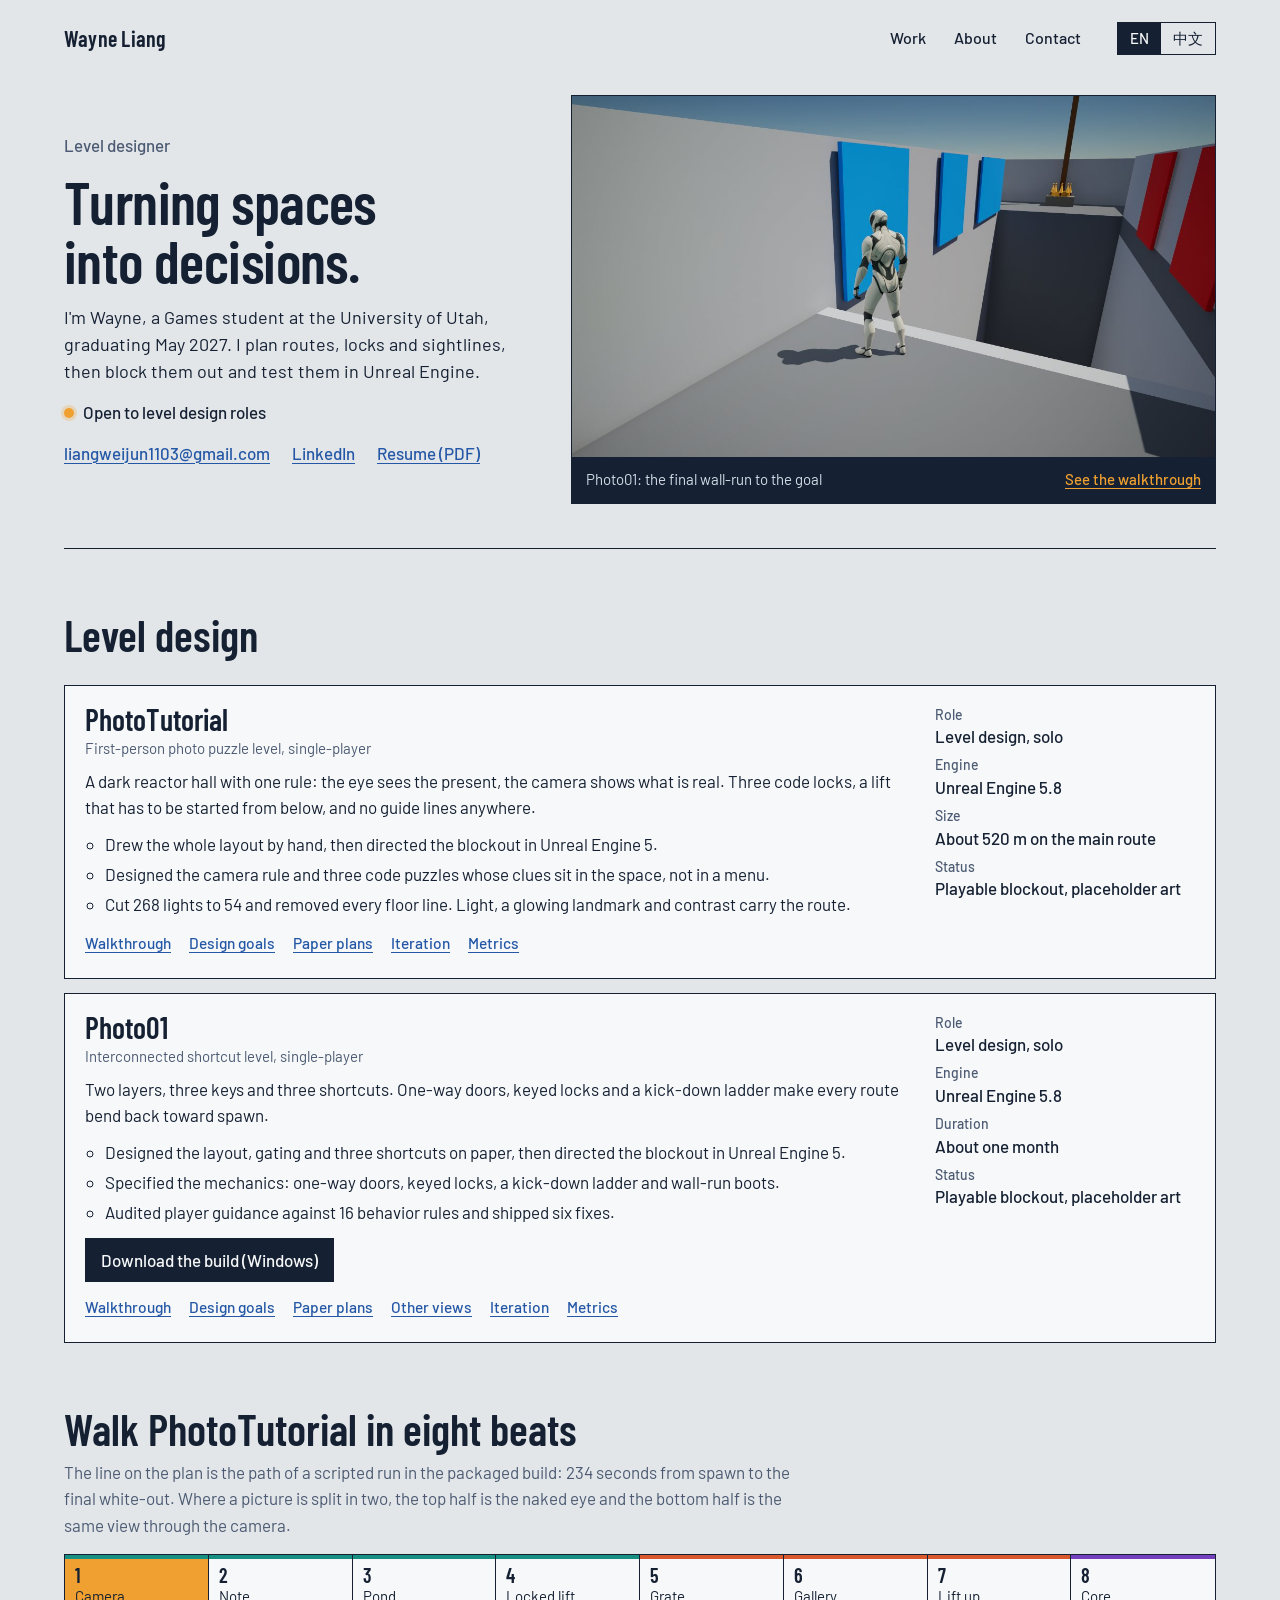
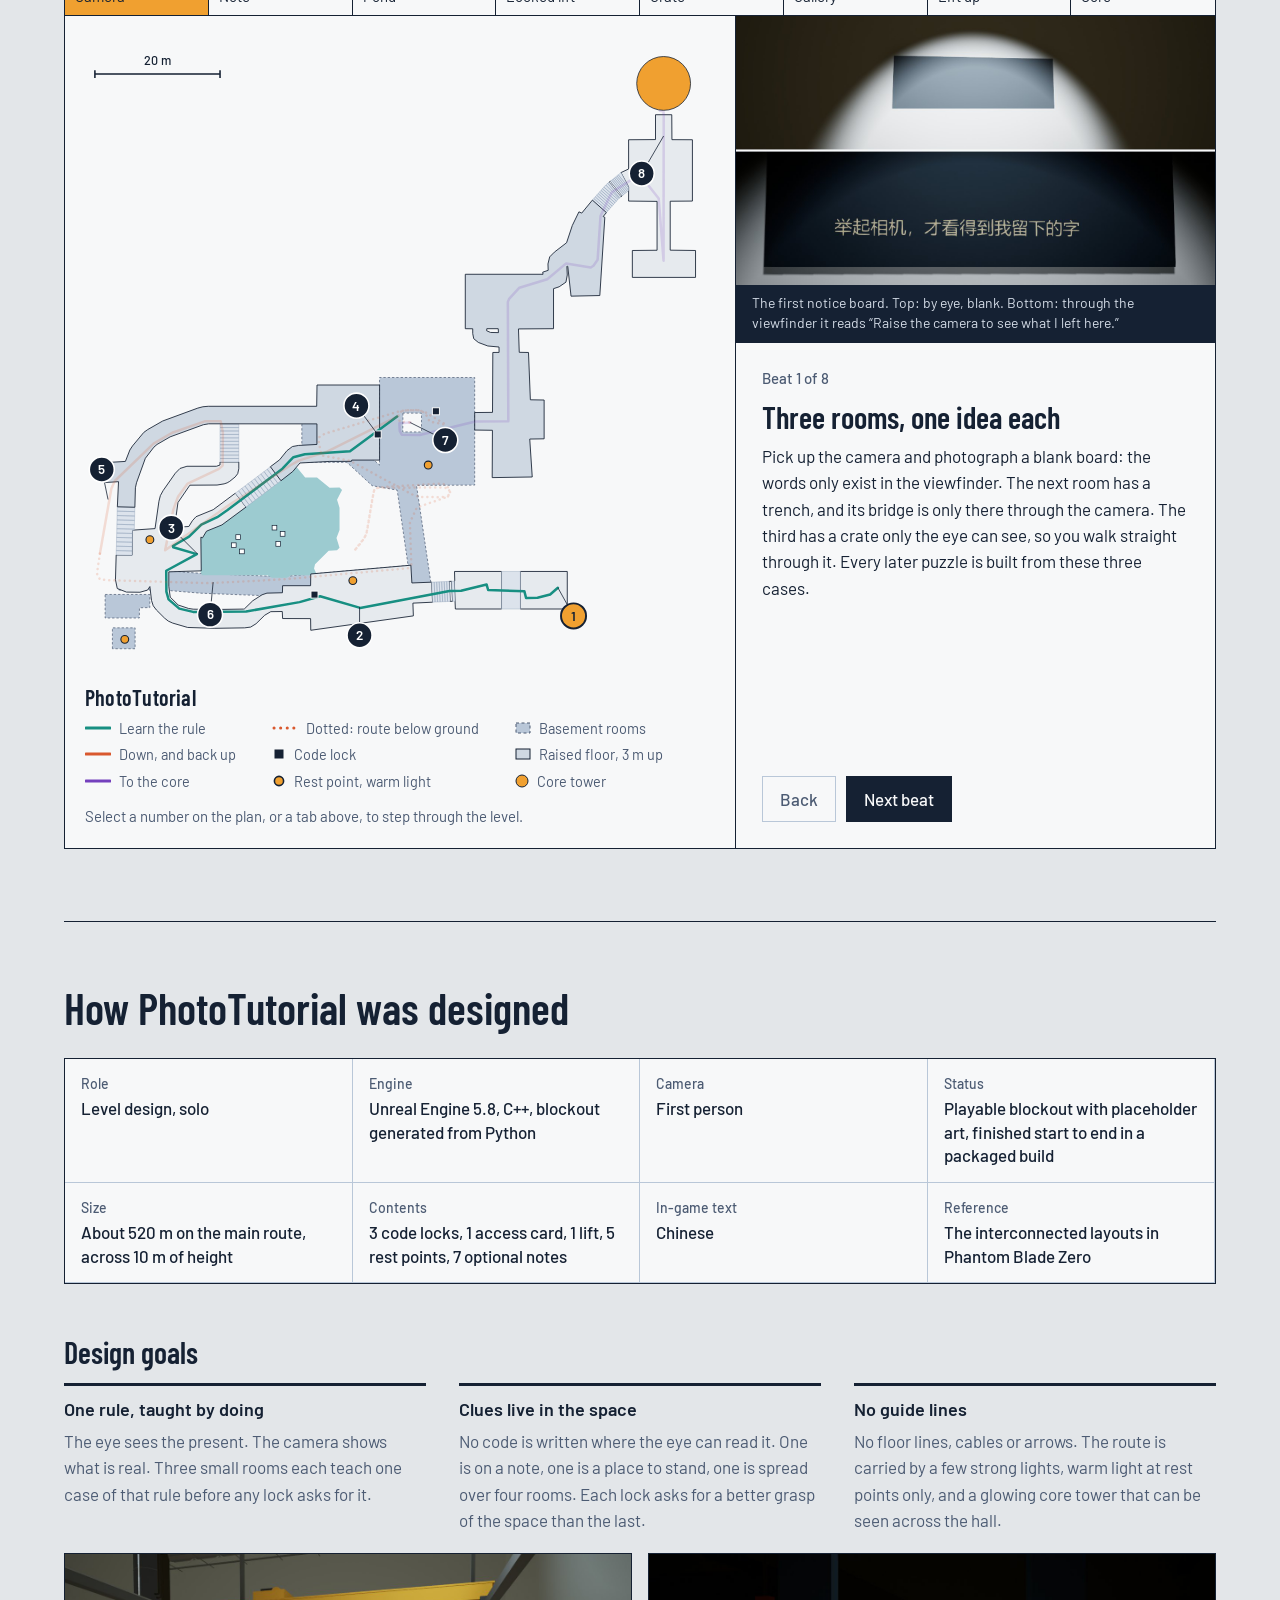
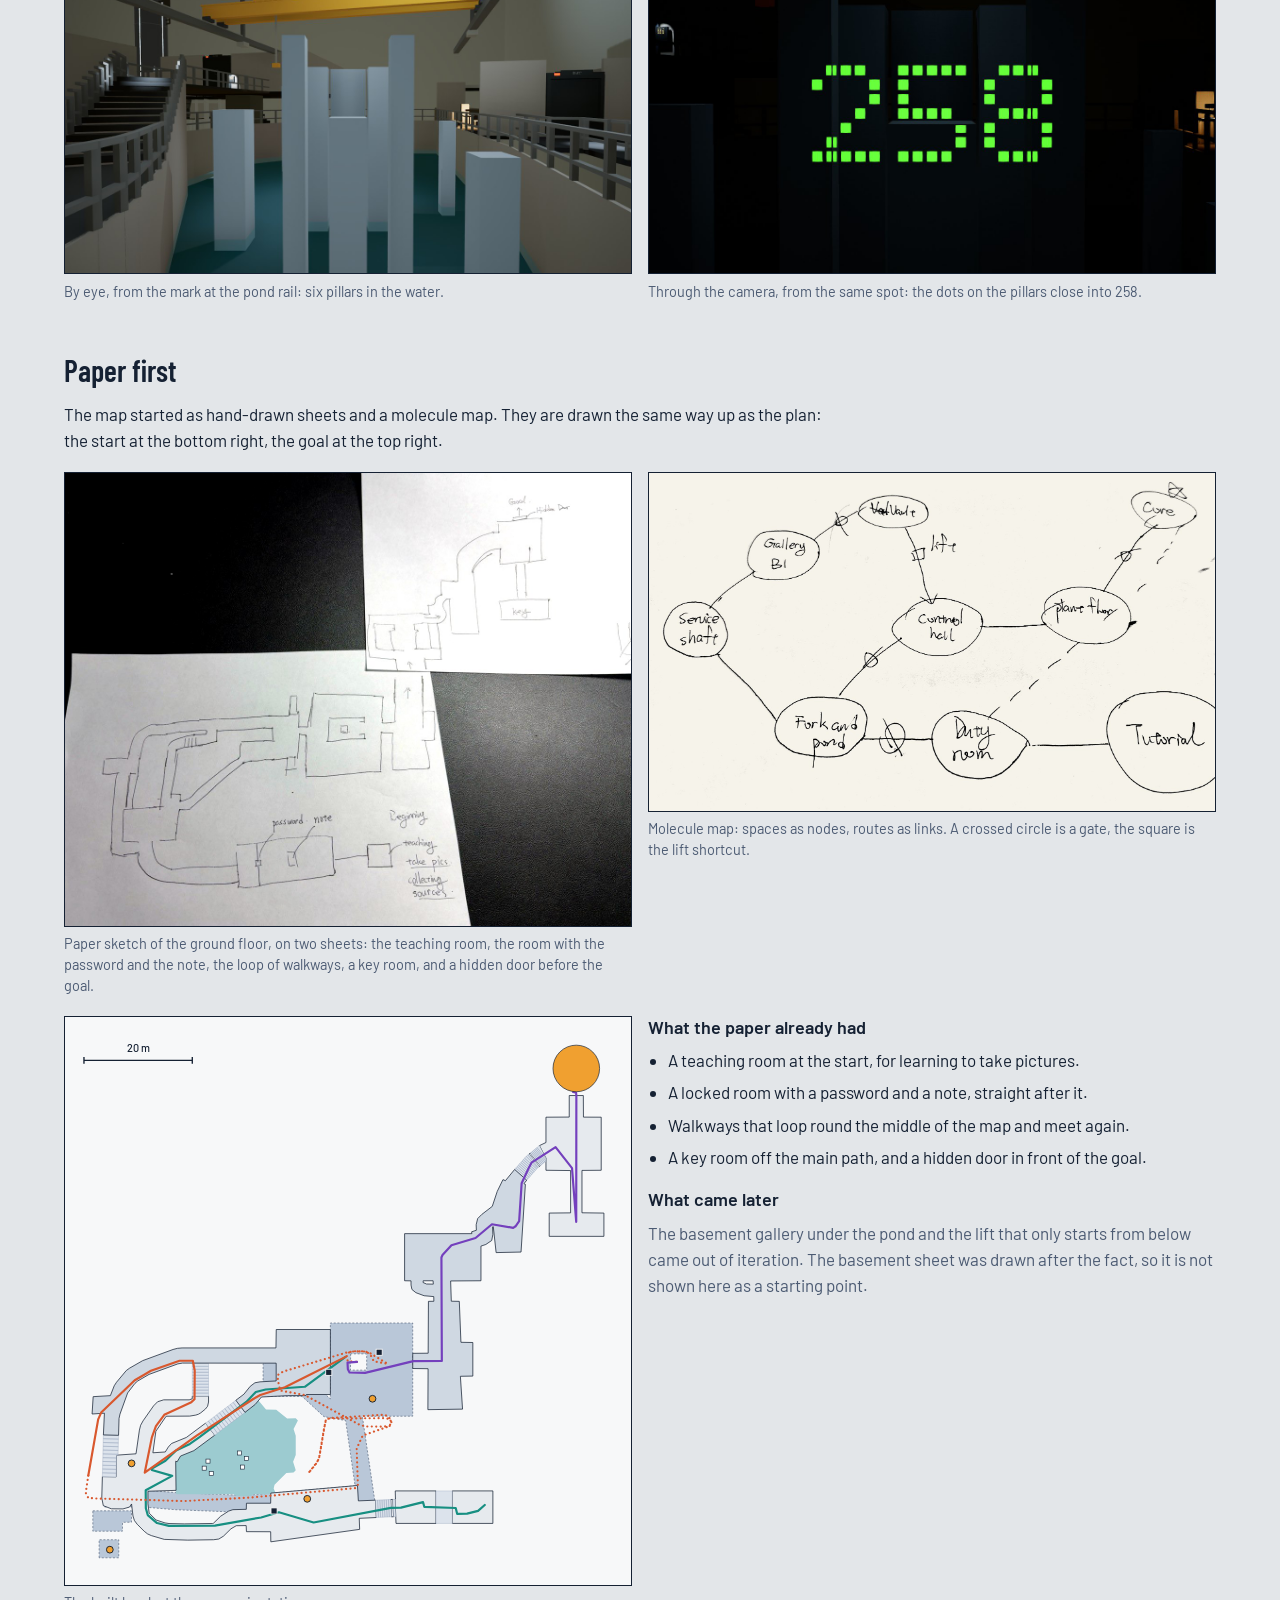
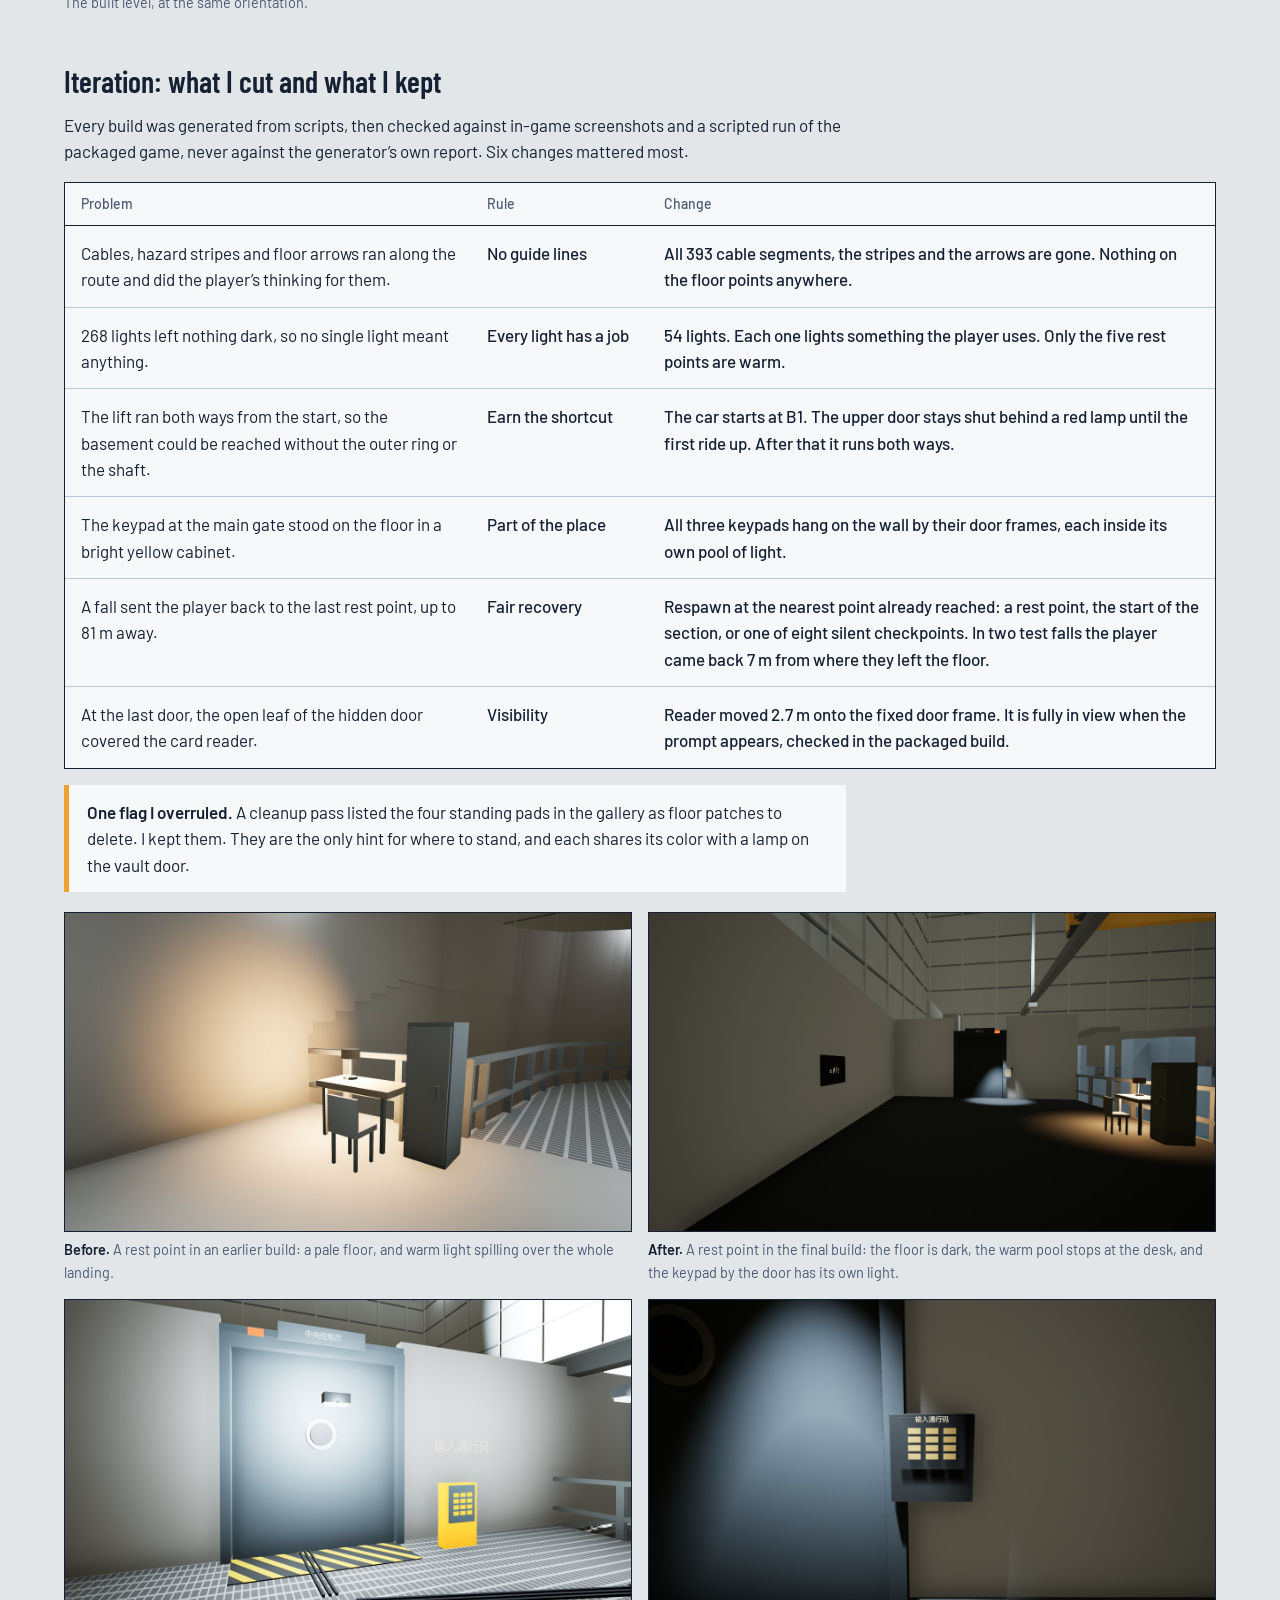
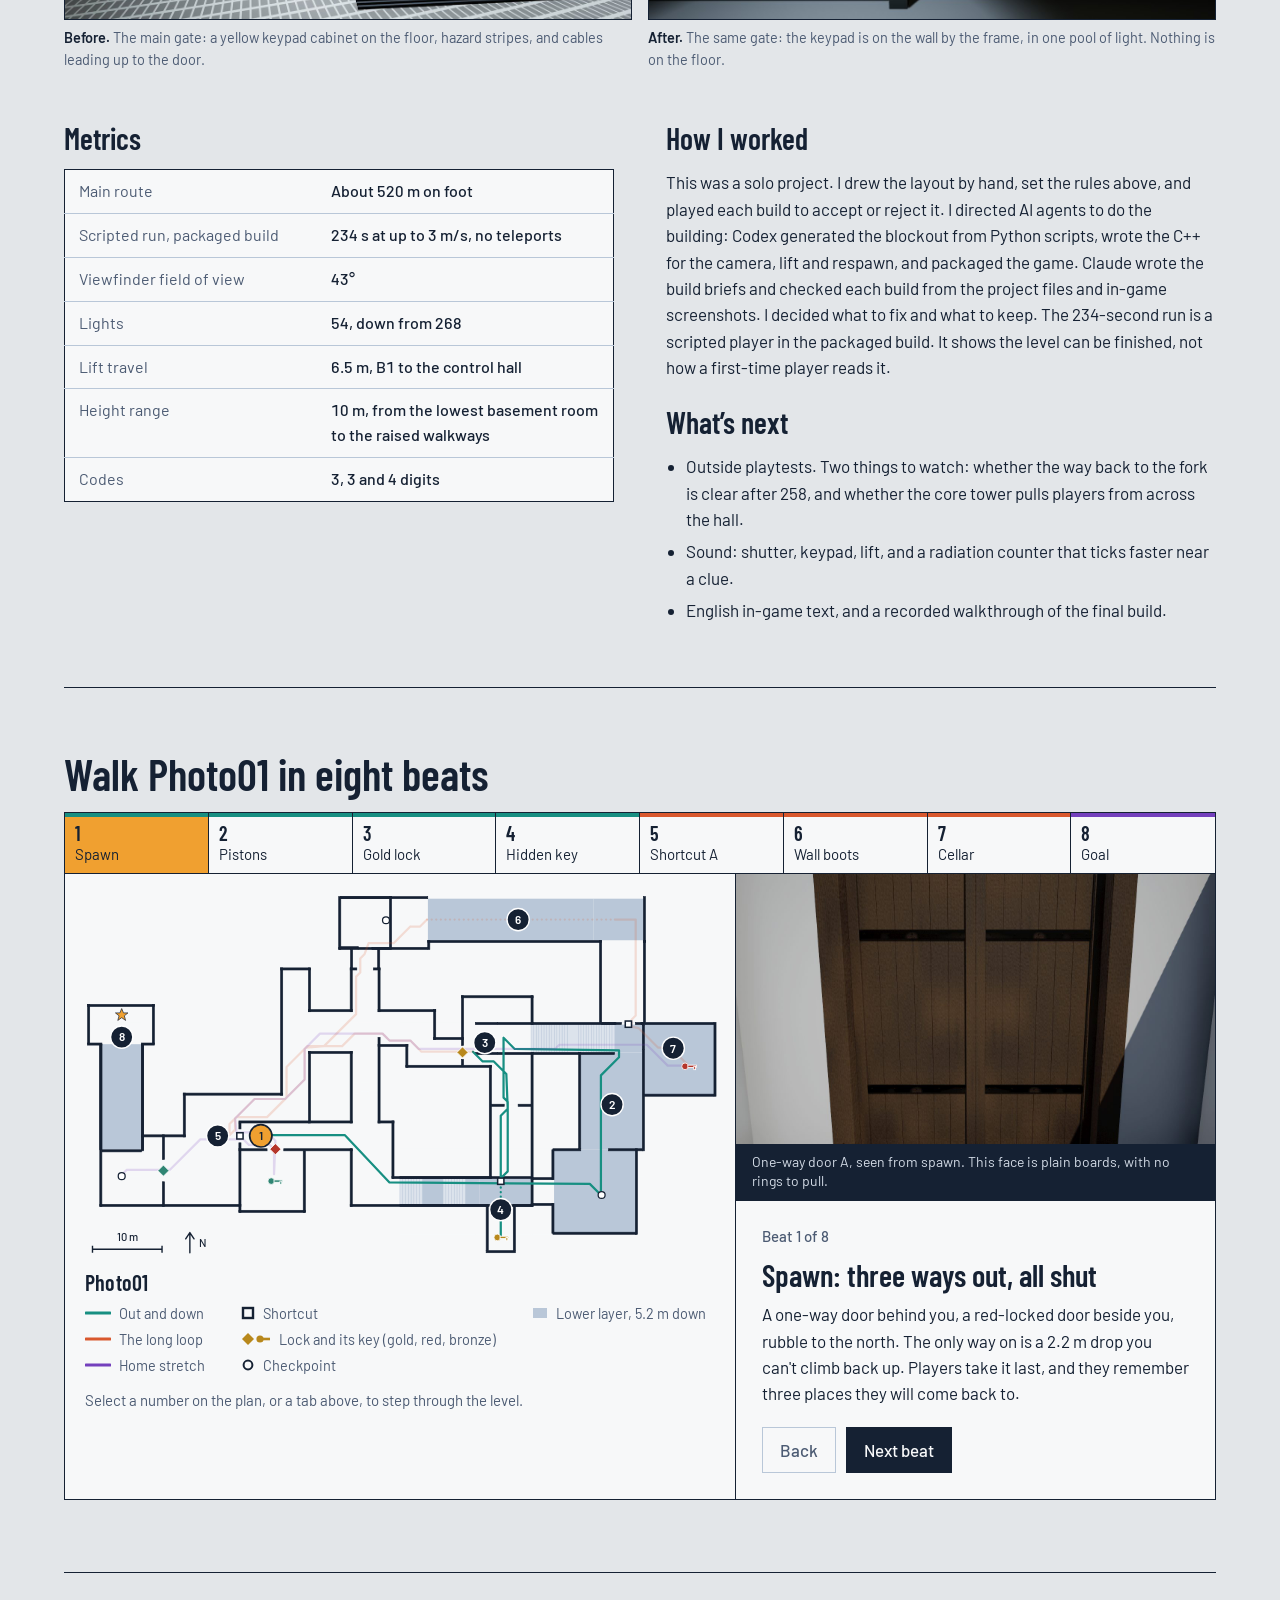
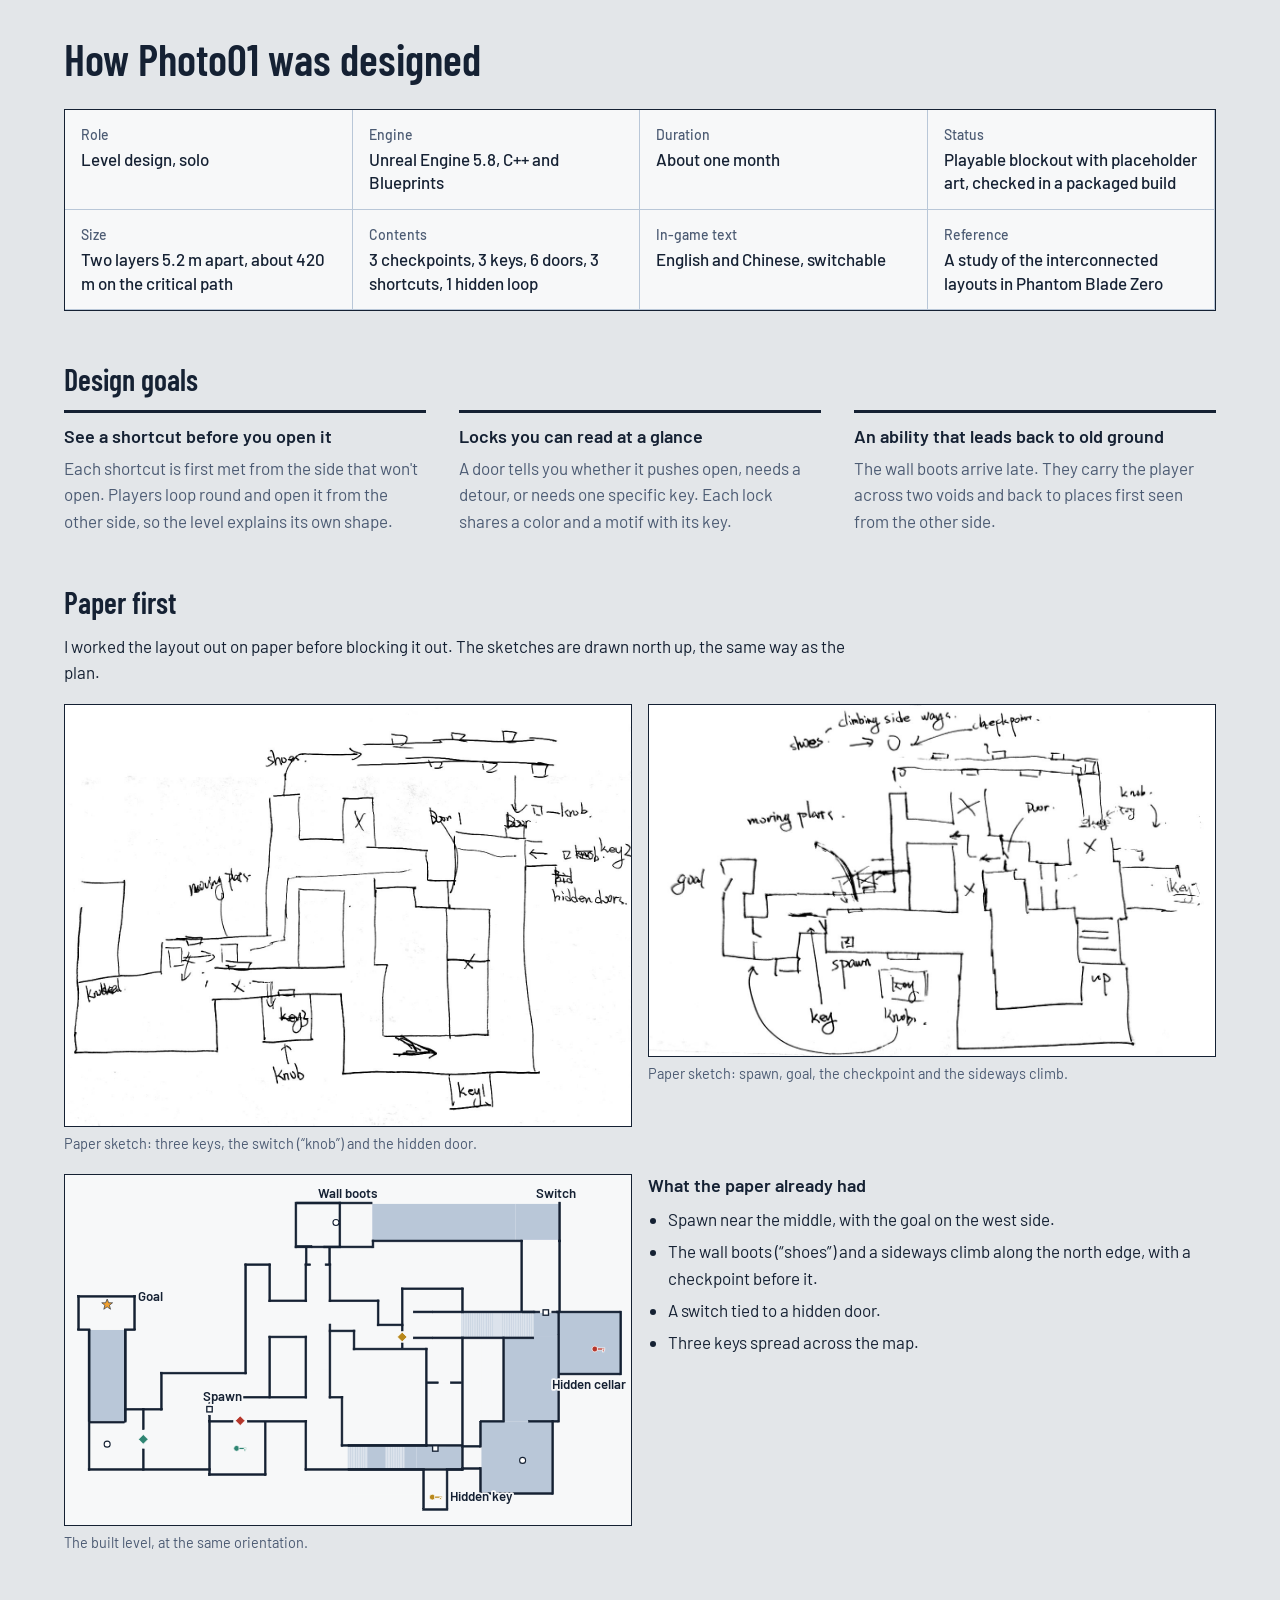
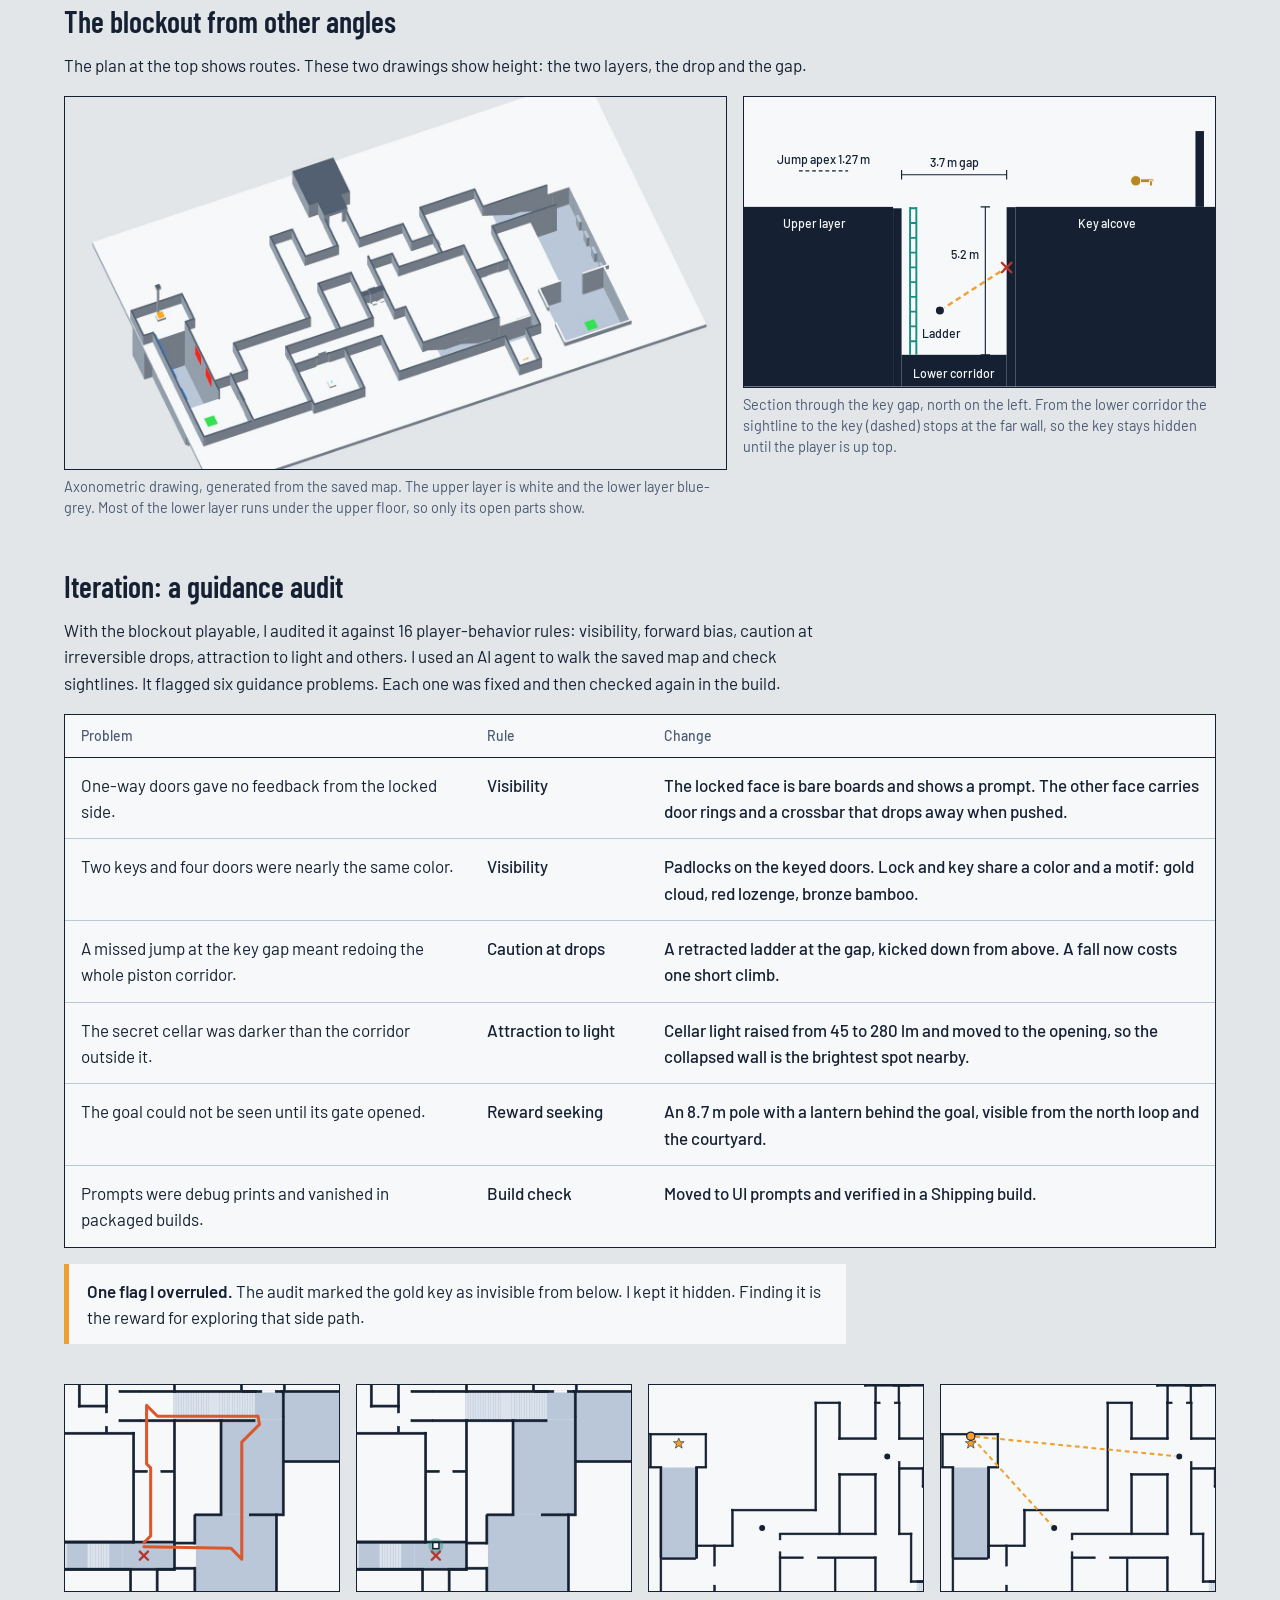
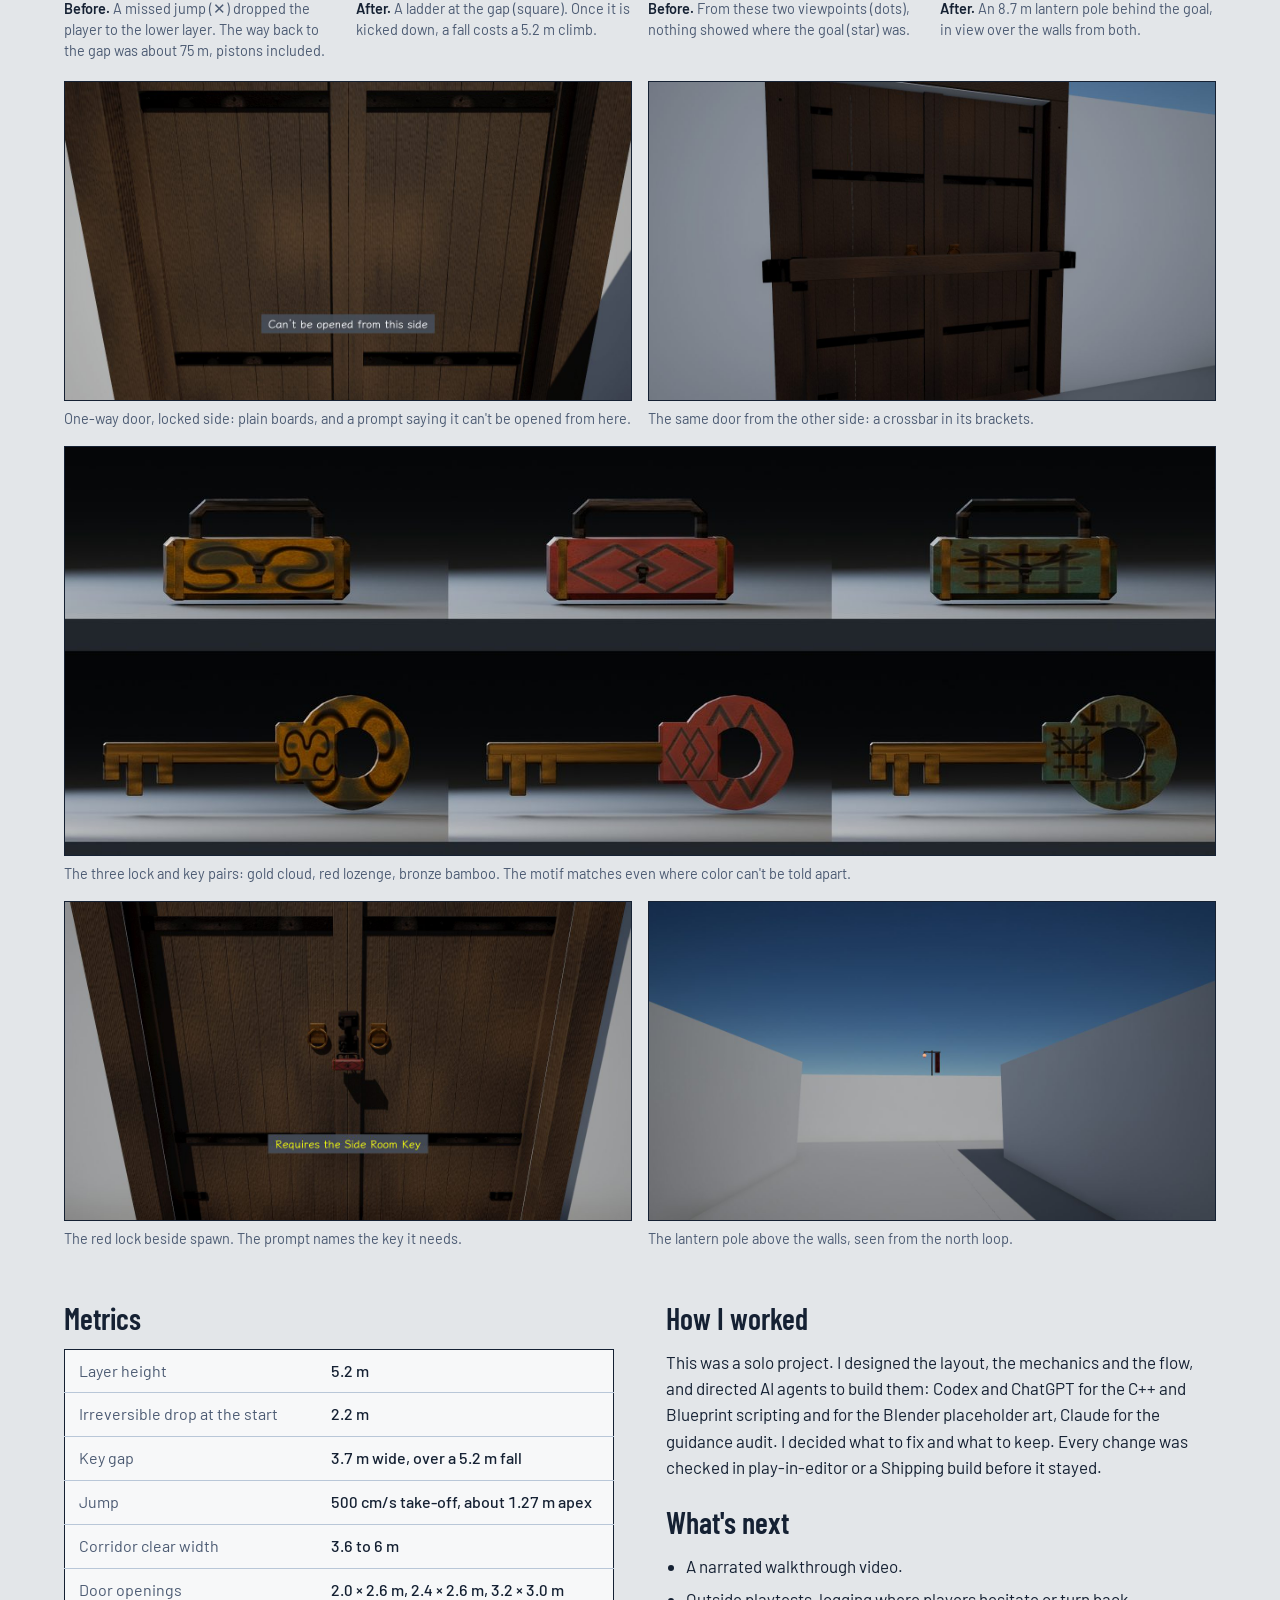
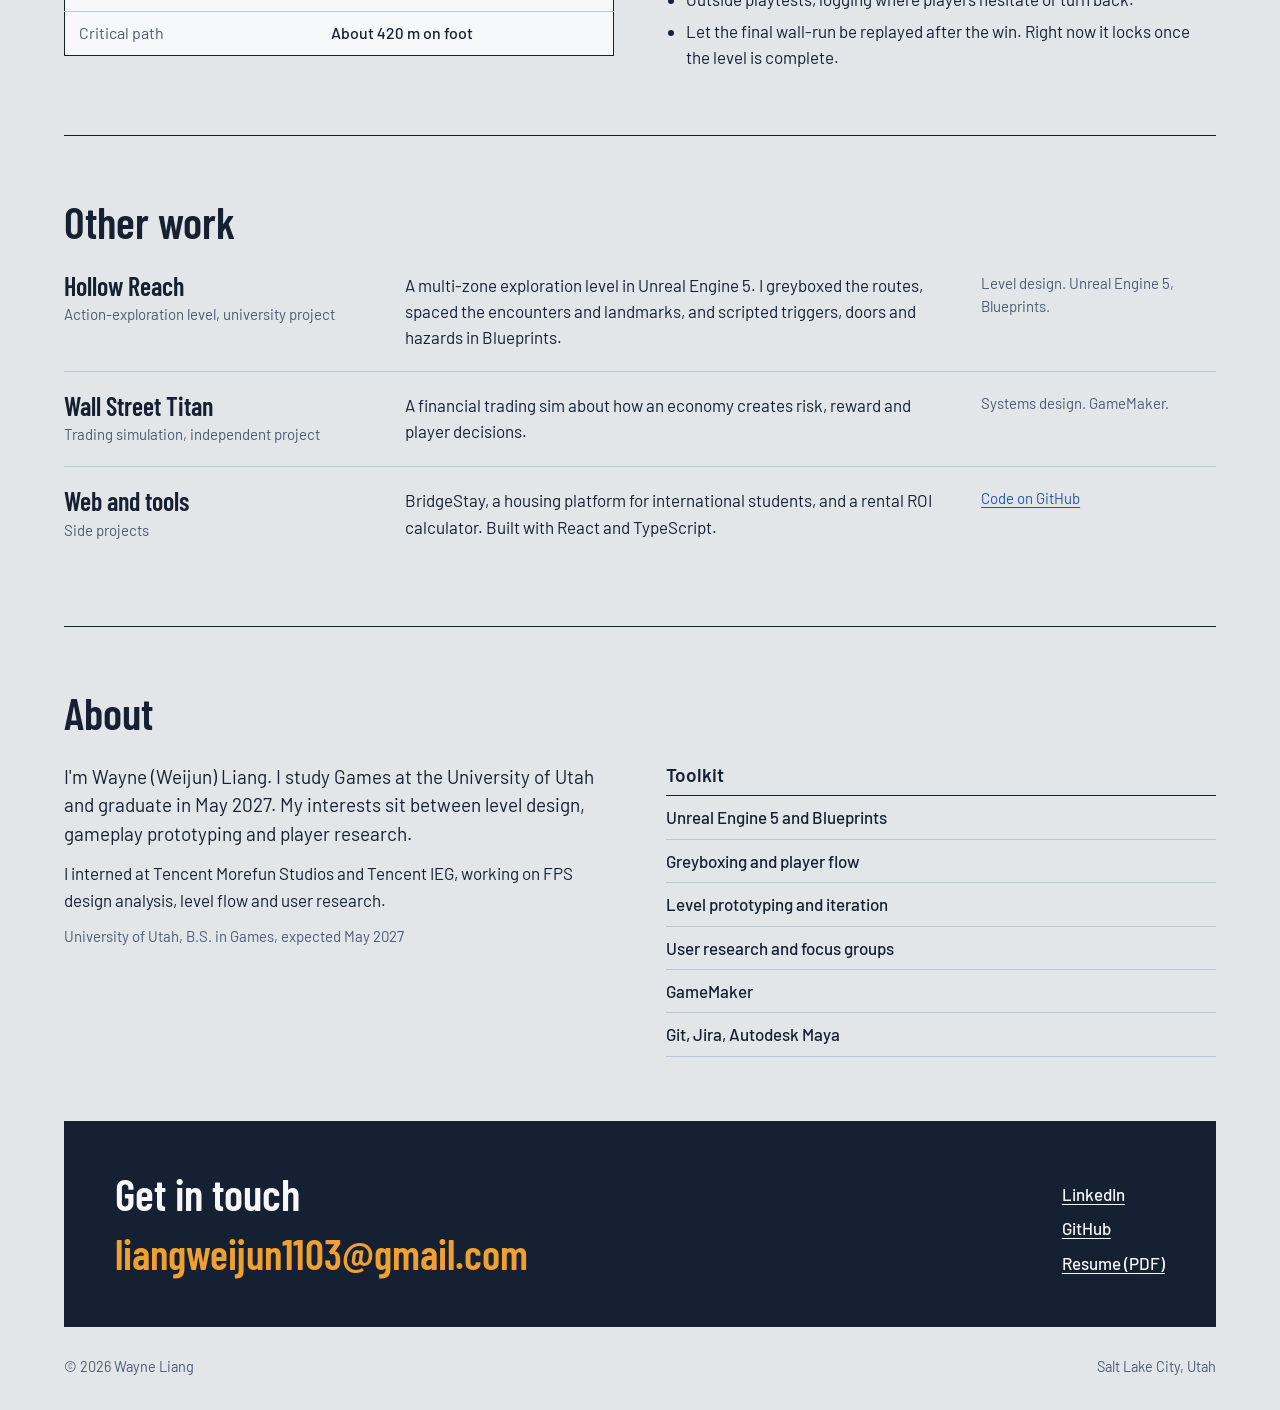
==== index.html @ 8ab3d376 "Feature PhotoTutorial first on portfolio homepage" ====
<!DOCTYPE html>
<html lang="en" data-lang="en">
<head>
<meta charset="utf-8">
<meta name="viewport" content="width=device-width,initial-scale=1">
<title>Wayne Liang | Level Designer</title>
<meta property="og:type" content="website">
<meta property="og:title" content="Wayne Liang | Level Designer">
<meta property="og:description" content="Photo01: an interconnected shortcut level in Unreal Engine 5, with the full design breakdown.">
<meta property="og:url" content="https://wayne1-l.github.io/portfolio/">
<meta property="og:image" content="https://wayne1-l.github.io/portfolio/img/b8.jpg">
<meta name="description" content="Wayne Liang, level designer. Photo01: an interconnected shortcut level in Unreal Engine 5, with the full design breakdown.">
<style>
@font-face{font-family:"Barlow";font-weight:400;font-display:swap;src:url(fonts/barlow-latin-400-normal.woff2) format("woff2")}
@font-face{font-family:"Barlow";font-weight:500;font-display:swap;src:url(fonts/barlow-latin-500-normal.woff2) format("woff2")}
@font-face{font-family:"Barlow";font-weight:600;font-display:swap;src:url(fonts/barlow-latin-600-normal.woff2) format("woff2")}
@font-face{font-family:"Barlow Condensed";font-weight:500;font-display:swap;src:url(fonts/barlow-condensed-latin-500-normal.woff2) format("woff2")}
@font-face{font-family:"Barlow Condensed";font-weight:600;font-display:swap;src:url(fonts/barlow-condensed-latin-600-normal.woff2) format("woff2")}
:root{
  /* Layout idea: one left-aligned plan sheet. The level plan is the hero; everything around it stays quiet. */
  --greybox:#E3E6E9;   /* page: a lit blockout wall */
  --sheet:#F7F8F9;     /* drawing paper: the plan, panels */
  --shade:#B9C7D8;     /* the lower layer, rules */
  --ink:#152133;       /* text and walls */
  --mute:#4C5B73;      /* secondary text */
  --sky:#2458A6;       /* links and actions: the editor sky */
  --lantern:#F0A030;   /* the goal lantern: current beat, focus */
  --r1:#178F82; --r2:#D9582E; --r3:#7440BD;      /* route phases */
  --gold:#B8881C; --redk:#B5362B; --bronze:#2F8573; /* the three lock and key pairs */
  --display:"Barlow Condensed","Arial Narrow","PingFang SC","Hiragino Sans GB","Microsoft YaHei","Noto Sans CJK SC",sans-serif;
  --body:"Barlow","Helvetica Neue",Arial,"PingFang SC","Hiragino Sans GB","Microsoft YaHei","Noto Sans CJK SC",sans-serif;
}
*{box-sizing:border-box}
html{color-scheme:light;-webkit-text-size-adjust:100%}
body{margin:0;background:var(--greybox);color:var(--ink);font:400 17px/1.55 var(--body)}
img{max-width:100%;height:auto;display:block}
[hidden]{display:none!important}
html[data-lang="en"] [data-l="zh"],html[data-lang="zh"] [data-l="en"]{display:none!important}
a{color:var(--sky);text-underline-offset:.2em;text-decoration-thickness:1px}
a:hover{text-decoration-thickness:2px}
button{font:inherit;color:inherit;cursor:pointer}
:focus-visible{outline:3px solid var(--lantern);outline-offset:3px}
h1,h2{font-family:var(--display);font-weight:600;line-height:1;margin:0;text-wrap:balance}
h1{font-size:clamp(40px,4.6vw,60px);letter-spacing:-.01em}
h2{font-size:clamp(31px,3.5vw,44px)}
h3{font:600 19px/1.3 var(--body);margin:0;text-wrap:balance}
html[data-lang="zh"] h1{font-size:clamp(34px,4vw,50px);line-height:1.15;letter-spacing:0}
html[data-lang="zh"] h2{font-size:clamp(27px,3vw,36px);line-height:1.2}
p{margin:0}
.wrap{max-width:1240px;margin:0 auto;padding:0 clamp(18px,4vw,44px)}
.mute{color:var(--mute)}
.small{font-size:15px;line-height:1.5}

/* top bar */
.bar{display:flex;align-items:center;justify-content:space-between;gap:12px 24px;flex-wrap:wrap;padding:18px 0}
.bar .name{font:600 22px/1 var(--display);color:var(--ink);text-decoration:none;letter-spacing:.01em}
.bar nav{display:flex;gap:4px;margin-left:auto}
.bar nav button{background:none;border:0;padding:8px 12px;font-weight:500;font-size:16px}
.bar nav button:hover{text-decoration:underline;text-underline-offset:.25em}
.lang{display:flex;border:1px solid var(--ink)}
.lang button{background:none;border:0;padding:6px 12px;font-weight:500;font-size:15px;line-height:1.3}
.lang button[aria-pressed="true"]{background:var(--ink);color:var(--sheet)}

/* hero */
.hero{display:grid;grid-template-columns:minmax(0,5fr) minmax(0,7fr);gap:22px clamp(24px,3.6vw,48px);align-items:center;padding:clamp(8px,1.4vw,18px) 0 clamp(28px,3.6vw,44px)}
.hero-text{display:flex;flex-direction:column;gap:14px}
.hero-media{margin:0;border:1px solid var(--ink);background:var(--ink)}
.hero-media img,.hero-media video{display:block;width:100%;aspect-ratio:16/9;object-fit:cover}
.hero-media figcaption{display:flex;flex-wrap:wrap;justify-content:space-between;align-items:center;gap:4px 16px;padding:9px 14px;color:#d3dbe6;font-size:15px}
.hero-media figcaption button{background:none;border:0;padding:2px 0;color:var(--lantern);font-weight:500;text-decoration:underline;text-underline-offset:.22em}
.did{margin:10px 0 0;padding-left:1.15em;display:flex;flex-direction:column;gap:4px}
.role{font-weight:500;color:var(--mute)}
.lede{font-size:18px;line-height:1.5;max-width:30em}
.hero-links{display:flex;flex-wrap:wrap;gap:8px 22px;font-weight:500}
.open{display:inline-flex;align-items:center;gap:9px;font-weight:500}
.open::before{content:"";width:10px;height:10px;border-radius:50%;background:var(--lantern);box-shadow:0 0 0 3px #f0a03040}

/* walkthrough viewer: the plan on the left, the current beat on the right */
.walk{padding:0 0 clamp(40px,6vw,72px)}
.walk-head{margin-bottom:16px}
.walk-head p{color:var(--mute);max-width:44em;margin-top:8px}
.viewer{display:grid;grid-template-columns:minmax(0,7fr) minmax(0,5fr);grid-template-rows:auto auto 1fr;grid-template-areas:"tabs tabs" "plan beats" "key beats";background:var(--sheet);border:1px solid var(--ink)}
.tabs{grid-area:tabs;display:grid;grid-template-columns:repeat(8,minmax(0,1fr));border-bottom:1px solid var(--ink)}
.tabs button{background:none;border:0;border-right:1px solid var(--ink);padding:10px 10px 9px;text-align:left;display:flex;flex-direction:column;gap:2px;min-height:58px;font-size:15px;line-height:1.25}
.tabs button:last-child{border-right:0}
.tabs button b{font:600 20px/1 var(--display)}
.tabs button:hover{background:#fff}
.tabs button[aria-selected="true"]{background:var(--lantern)}
.tabs .p1{box-shadow:inset 0 4px 0 var(--r1)} .tabs .p2{box-shadow:inset 0 4px 0 var(--r2)} .tabs .p3{box-shadow:inset 0 4px 0 var(--r3)}
.sheet{grid-area:plan;border-right:1px solid var(--ink);padding:8px 8px 0}
.key{grid-area:key;border-right:1px solid var(--ink);padding:6px 20px 20px;display:flex;flex-direction:column;gap:10px}
.key strong{font:600 22px/1 var(--display);letter-spacing:.01em}
.key .hint{font-size:15px;color:var(--mute);margin-top:4px}
.legend{display:grid;grid-auto-flow:column;grid-template-rows:repeat(3,auto);justify-content:start;gap:6px 36px;margin:0;padding:0;list-style:none;font-size:14.5px;line-height:1.4;color:var(--mute)}
.legend li{display:flex;align-items:center;gap:8px}
.legend svg{flex:none}
.plan{display:block;width:100%;height:auto}
.plan .l{fill:var(--shade)}
.plan .u{fill:var(--sheet)}
.plan .s{fill:#DCE3EC;stroke:var(--shade);stroke-width:.6}
.plan .w{fill:var(--ink);stroke:var(--ink);stroke-width:.9}
.plan .rt{fill:none;stroke-width:3.2;stroke-linecap:round;stroke-linejoin:round;transition:opacity .2s}
.plan .r1{stroke:var(--r1)} .plan .r2{stroke:var(--r2)} .plan .r3{stroke:var(--r3)}
.plan .dash{stroke-dasharray:.1 6.5}
.plan[data-phase="1"] .rt:not(.r1),.plan[data-phase="2"] .rt:not(.r2),.plan[data-phase="3"] .rt:not(.r3){opacity:.18}
.plan .g{stroke:#fff;stroke-width:1.2;transform-box:fill-box;transform-origin:center}
.plan .ow{fill:#fff;stroke:var(--ink);stroke-width:2.2}
.plan .gold{fill:var(--gold)} .plan .red{fill:var(--redk)} .plan .bronze{fill:var(--bronze)}
.plan .cp{fill:#fff;stroke:var(--ink);stroke-width:1.8}
.plan .goal{fill:var(--lantern);stroke:var(--ink);stroke-width:1}
.plan .bm{cursor:pointer;transform-box:fill-box;transform-origin:center;transition:transform .15s}
.plan .bm circle{fill:var(--ink);stroke:#fff;stroke-width:2}
.plan .bm text{fill:#fff;font:600 17px var(--body);text-anchor:middle;pointer-events:none}
.plan .bm:hover circle{stroke:var(--lantern);stroke-width:3}
.plan .bm.on circle{fill:var(--lantern);stroke:var(--ink);stroke-width:2.5}
.plan .bm.on text{fill:var(--ink)}
.plan .bm:focus-visible{outline:none}
.plan .bm:focus-visible circle{stroke:var(--lantern);stroke-width:4}
.plan .scale path{stroke:var(--ink);stroke-width:2;fill:none}
.plan .scale text{font:500 16px var(--body);fill:var(--ink);text-anchor:middle}
.plan .scale .north{stroke-width:2;stroke-linecap:round;stroke-linejoin:round}
.beats{grid-area:beats;display:flex;min-width:0}
.beat{display:flex;flex-direction:column;width:100%;min-width:0}
.beat figure{margin:0;background:var(--ink)}
.beat img{width:100%;aspect-ratio:16/9;object-fit:cover}
.beat figcaption{color:#d3dbe6;font-size:14px;line-height:1.4;padding:8px 16px 10px}
.beat-text{padding:clamp(16px,2vw,24px) clamp(16px,2.2vw,26px) clamp(18px,2.2vw,26px);display:flex;flex-direction:column;gap:10px;flex:1}
.beat-text .count{font-weight:500;color:var(--mute);font-size:15px}
.beat-text h3{font:600 clamp(25px,2.4vw,31px)/1.08 var(--display)}
html[data-lang="zh"] .beat-text h3{font-size:clamp(21px,2vw,26px);line-height:1.25}
.pager{display:flex;gap:10px;margin-top:auto;padding-top:10px}
.pager button{background:var(--ink);color:var(--sheet);border:0;padding:10px 18px;font-weight:500}
.pager button:hover{background:var(--sky)}
.pager button:disabled{background:none;color:var(--mute);box-shadow:inset 0 0 0 1px var(--shade);cursor:default}

/* level list */
.levels{padding-top:clamp(22px,3vw,34px);padding-bottom:clamp(26px,3.4vw,40px)}
.lv{list-style:none;margin:0;padding:0;display:flex;flex-direction:column;gap:14px}
.lv>li{display:grid;grid-template-columns:minmax(0,1fr) minmax(0,260px);gap:14px 36px;align-items:start;background:var(--sheet);border:1px solid var(--ink);padding:18px 20px}
.lv h3{font:600 30px/1 var(--display)}
.lv .kind{color:var(--mute);font-size:15px;margin:3px 0 8px}
.cta{display:flex;flex-wrap:wrap;gap:10px;margin-top:12px}
.btn{display:inline-block;background:var(--ink);color:var(--sheet);padding:9px 16px;font-weight:500;text-decoration:none}
.btn:hover{background:var(--sky)}
.btn.alt{background:none;color:var(--ink);box-shadow:inset 0 0 0 1px var(--ink)}
.btn.alt:hover{background:#fff}
.beat video{display:block;width:100%;aspect-ratio:16/9;object-fit:cover;background:var(--ink)}
.jump{display:flex;flex-wrap:wrap;gap:2px 18px;margin-top:8px;font-size:15.5px}
.jump button{background:none;border:0;padding:5px 0;color:var(--sky);font-weight:500;text-decoration:underline;text-underline-offset:.22em;text-decoration-thickness:1px}
.jump button:hover{text-decoration-thickness:2px}
.lv dl{margin:0;display:grid;gap:6px}
.lv dt{font-size:14px;color:var(--mute);font-weight:500}
.lv dd{margin:0;font-weight:500;line-height:1.35}
.sub,.walk{scroll-margin-top:16px}

/* sections */
section.block{padding:clamp(36px,5vw,64px) 0;border-top:1px solid var(--ink)}
.block>h2{margin-bottom:clamp(18px,2.4vw,28px)}
.facts{display:grid;grid-template-columns:repeat(4,minmax(0,1fr));gap:0;margin:0;border:1px solid var(--ink);background:var(--sheet)}
.facts div{padding:14px 16px;border-right:1px solid var(--shade);border-bottom:1px solid var(--shade)}
.facts dt{font-size:14px;color:var(--mute);font-weight:500}
.facts dd{margin:2px 0 0;font-weight:500;line-height:1.4}
.plan .lb{font:600 22px var(--body);fill:var(--ink);paint-order:stroke;stroke:var(--sheet);stroke-width:6px;stroke-linejoin:round}
.plan.ba .rec{fill:none;stroke:var(--r2);stroke-width:4.5;stroke-linecap:round;stroke-linejoin:round}
.plan.ba .rec.ok{stroke:var(--r1);stroke-width:22;opacity:.35}
.plan.ba .x{stroke:var(--redk);stroke-width:3.5;stroke-linecap:round;fill:none}
.plan.ba .sight{stroke:var(--lantern);stroke-width:3.5;stroke-dasharray:8 6;fill:none}
.plan.ba .eye{fill:var(--ink);stroke:var(--sheet);stroke-width:2}
.plan.ba .pole{fill:var(--lantern);stroke:var(--ink);stroke-width:2}
.plan.sec .cut{fill:var(--ink)}
.plan.sec .lb{font:500 13px var(--body);stroke-width:3px}
.plan.sec .lb.inv{fill:var(--sheet);stroke:none}
.plan.sec .lad{stroke:var(--r1);stroke-width:2;fill:none}
.plan.sec .dim{stroke:var(--ink);stroke-width:1.2;fill:none}
.plan.sec .dim.dash{stroke-dasharray:4 3}
.plan.sec .sight{stroke:var(--lantern);stroke-width:2.5;stroke-dasharray:6 4;fill:none}
.plan.sec .eye{fill:var(--ink);stroke:var(--sheet);stroke-width:1.5}
.plan.sec .x{stroke:var(--redk);stroke-width:2.5;stroke-linecap:round;fill:none}
.plan.sec .g{stroke:var(--sheet);stroke-width:1}
.views{display:grid;grid-template-columns:minmax(0,7fr) minmax(0,5fr);gap:20px 16px;margin-top:18px;align-items:start}
.views figure{margin:0}
.views img,.views .plan{border:1px solid var(--ink);background:var(--sheet);width:100%}
.views figcaption{font-size:14.5px;line-height:1.45;color:var(--mute);padding-top:6px}
img.zoomable{cursor:zoom-in}
dialog.zoom{border:0;padding:0;background:none;max-width:96vw;max-height:94vh}
dialog.zoom::backdrop{background:#152133e6}
dialog.zoom img{display:block;max-width:96vw;max-height:94vh;width:auto;height:auto;background:#fff;cursor:zoom-out}
.paper{display:grid;grid-template-columns:repeat(2,minmax(0,1fr));gap:20px 16px;margin-top:18px;align-items:start}
.paper figure,.ba figure{margin:0}
.paper img,.paper .plan,.ba .plan{border:1px solid var(--ink);background:var(--sheet);width:100%}
.paper img{background:#fff}
.paper figcaption,.ba figcaption{font-size:14.5px;line-height:1.45;color:var(--mute);padding-top:6px}
.paper .notes h4{font:600 18px/1.3 var(--body);margin:0 0 8px}
.paper .notes ul{margin:0;padding-left:1.2em;display:flex;flex-direction:column;gap:6px}
.ba{display:grid;grid-template-columns:repeat(4,minmax(0,1fr));gap:16px;margin-top:20px}
.ba figcaption b{color:var(--ink);font-weight:600}
.sub{margin-top:clamp(32px,4.4vw,52px)}
.sub>h3,.h3d{font:600 clamp(24px,2.4vw,30px)/1.1 var(--display);margin-bottom:14px}
html[data-lang="zh"] .sub>h3,html[data-lang="zh"] .h3d{font-size:clamp(21px,2vw,25px);line-height:1.3}
.stack .h3d{margin-bottom:2px}
.stack p+.h3d{margin-top:14px}
.goals{display:grid;grid-template-columns:repeat(3,minmax(0,1fr));gap:clamp(18px,2.6vw,36px);margin:0;padding:0;list-style:none;counter-reset:g}
.goals li{counter-increment:g;display:flex;flex-direction:column;gap:6px;border-top:3px solid var(--ink);padding-top:12px}
.goals h4{font:600 18px/1.3 var(--body);margin:0}
.goals p{color:var(--mute)}
.intro{max-width:46em}
.audit{margin:18px 0 0;padding:0;list-style:none;border:1px solid var(--ink);background:var(--sheet)}
.audit li{display:grid;grid-template-columns:minmax(0,5fr) minmax(0,2fr) minmax(0,7fr);gap:6px 24px;padding:14px 16px;border-bottom:1px solid var(--shade)}
.audit li:last-child{border-bottom:0}
.audit .head{font-size:14px;font-weight:500;color:var(--mute);padding-top:10px;padding-bottom:10px;border-bottom:1px solid var(--ink)}
.audit .rule{font-weight:500}
.audit .fix{font-weight:500}
.kept{margin-top:16px;border-left:5px solid var(--lantern);background:var(--sheet);padding:14px 18px;max-width:46em}
.figs{display:grid;grid-template-columns:repeat(2,minmax(0,1fr));gap:16px;margin-top:20px}
.figs figure{margin:0}
.figs img{width:100%;border:1px solid var(--ink)}
.figs figcaption{font-size:14.5px;color:var(--mute);padding-top:6px}
.figs .wide{grid-column:1/-1}
.two{display:grid;grid-template-columns:minmax(0,1fr) minmax(0,1fr);gap:clamp(24px,4vw,56px)}
table.metrics{border-collapse:collapse;width:100%;background:var(--sheet);border:1px solid var(--ink);font-variant-numeric:tabular-nums}
.metrics th,.metrics td{text-align:left;padding:9px 14px;border-bottom:1px solid var(--shade);vertical-align:top;font-size:16px}
.metrics th{font-weight:400;color:var(--mute);width:46%}
.metrics td{font-weight:500}
.metrics tr:last-child th,.metrics tr:last-child td{border-bottom:0}
.next{margin:0;padding-left:1.2em;display:flex;flex-direction:column;gap:6px;max-width:40em}
.stack{display:flex;flex-direction:column;gap:12px}

/* more work */
.works{margin:0;padding:0;list-style:none}
.works li{display:grid;grid-template-columns:minmax(0,4fr) minmax(0,7fr) minmax(0,3fr);gap:8px 28px;padding:20px 0;border-top:1px solid var(--shade)}
.works li:first-child{border-top:0;padding-top:0}
.works h3{font:600 26px/1.05 var(--display)}
.works .kind{color:var(--mute);font-size:15px;margin-top:4px}
.works .meta{font-size:15px;color:var(--mute)}

/* about */
.about p+p{margin-top:12px}
.about .lead{font-size:19px;line-height:1.5}
.kit{margin:8px 0 0;padding:0;list-style:none;border-top:1px solid var(--ink)}
.kit li{padding:8px 0;border-bottom:1px solid var(--shade);font-weight:500}
.edu{margin-top:18px}

/* contact */
.contact{background:var(--ink);color:var(--sheet);padding:clamp(28px,4vw,52px);display:grid;grid-template-columns:minmax(0,1fr) auto;gap:20px 40px;align-items:end;margin-bottom:28px}
.contact h2{color:var(--sheet)}
.contact .mail{font:600 clamp(24px,3.4vw,42px)/1.1 var(--display);color:var(--lantern);text-decoration:none;overflow-wrap:anywhere;display:inline-block;margin-top:14px}
.contact .mail:hover{text-decoration:underline}
.contact ul{margin:0;padding:0;list-style:none;display:flex;flex-direction:column;gap:8px}
.contact ul a{color:var(--sheet);font-weight:500}
footer{padding:0 0 32px;font-size:14.5px;color:var(--mute);display:flex;justify-content:space-between;gap:16px;flex-wrap:wrap}

/* second level: PhotoTutorial */
.walk.w2{border-top:1px solid var(--ink);padding-top:clamp(36px,5vw,64px)}
.plan .f0{fill:var(--shade);stroke:var(--mute);stroke-width:.9;stroke-dasharray:3 2.5}
.plan .f1{fill:#E6EAEE;stroke:var(--ink);stroke-width:1.1;stroke-linejoin:round}
.plan .f2{fill:#CFD8E2;stroke:var(--ink);stroke-width:1.1;stroke-linejoin:round}
.plan .st{fill:#DCE3EC;stroke:#8FA0B6;stroke-width:.5}
.plan .water{fill:#9CCBD0}
.plan .col{fill:#fff;stroke:var(--ink);stroke-width:.9}
.plan .rest{fill:var(--lantern);stroke:var(--ink);stroke-width:1.4}
.plan .lock{fill:var(--ink)}
.plan .lead{stroke:var(--ink);stroke-width:1;fill:none}
.figs figcaption b{color:var(--ink);font-weight:600}
.paper .notes .later{margin-top:18px}
.paper .notes p{color:var(--mute)}

@media (max-width:920px){
  .hero{grid-template-columns:minmax(0,1fr);align-items:start}
  .lv>li{grid-template-columns:minmax(0,1fr)}
  .lv>li>dl{grid-template-columns:repeat(4,minmax(0,1fr))}
  .viewer{grid-template-columns:minmax(0,1fr);grid-template-rows:auto;grid-template-areas:"tabs" "plan" "beats" "key"}
  .tabs{grid-template-columns:repeat(4,minmax(0,1fr))}
  .tabs button{border-bottom:1px solid var(--ink)}
  .tabs button:nth-child(4n){border-right:0}
  .tabs button:nth-child(n+5){border-bottom:0}
  .sheet{border-right:0;border-bottom:1px solid var(--ink);padding:6px 6px 2px}
  .key{border-right:0;border-top:1px solid var(--ink);padding:16px}
  .facts{grid-template-columns:repeat(2,minmax(0,1fr))}
  .goals{grid-template-columns:minmax(0,1fr)}
  .audit li{grid-template-columns:minmax(0,1fr)}
  .audit .head{display:none}
  .audit .rule{color:var(--mute);font-size:15px}
  .two{grid-template-columns:minmax(0,1fr)}
  .views{grid-template-columns:minmax(0,1fr)}
  .ba{grid-template-columns:repeat(2,minmax(0,1fr))}
  .works li{grid-template-columns:minmax(0,1fr)}
  .contact{grid-template-columns:minmax(0,1fr);align-items:start}
}
@media (max-width:700px){
  /* small plan: only the current beat keeps its number */
  .plan .bm{transform:scale(.5)}
  .plan .bm text{display:none}
  .plan .bm.on{transform:scale(1.55)}
  .plan .bm.on text{display:block}
  .plan .g{transform:scale(1.5)}
  .plan .rt{stroke-width:4.4}
  .plan .w{stroke-width:1.6}
  .plan .scale text{font-size:20px}
  .plan .lb{font-size:30px}
}
@media (max-width:520px){
  body{font-size:16px}
  .bar nav{order:3;width:100%;margin-left:-12px}
  .tabs button{font-size:14px;padding:9px 8px 8px}
  .lv>li>dl{grid-template-columns:repeat(2,minmax(0,1fr))}
  .legend{grid-auto-flow:row;grid-template-rows:none;grid-template-columns:minmax(0,1fr)}
  .facts{grid-template-columns:minmax(0,1fr)}
  .figs{grid-template-columns:minmax(0,1fr)}
  .paper{grid-template-columns:minmax(0,1fr)}
  .lede,.about .lead{font-size:17.5px}
}
@media (prefers-reduced-motion:reduce){*{transition:none!important;scroll-behavior:auto!important}}
</style>
</head>
<body>
<div class="wrap">

<header class="bar">
  <a class="name" href="#" id="home-link">Wayne Liang</a>
  <nav aria-label="Sections">
    <button type="button" data-go="work"><span data-l="en">Work</span><span data-l="zh" lang="zh-CN">作品</span></button>
    <button type="button" data-go="about"><span data-l="en">About</span><span data-l="zh" lang="zh-CN">关于</span></button>
    <button type="button" data-go="contact"><span data-l="en">Contact</span><span data-l="zh" lang="zh-CN">联系</span></button>
  </nav>
  <div class="lang" role="group" aria-label="Language">
    <button type="button" id="lang-en" data-setlang="en" aria-pressed="true">EN</button>
    <button type="button" id="lang-zh" data-setlang="zh" aria-pressed="false" lang="zh-CN">中文</button>
  </div>
</header>

<main>
<section class="hero" aria-labelledby="hero-h">
  <div class="hero-text">
    <p class="role"><span data-l="en">Level designer</span><span data-l="zh" lang="zh-CN">关卡设计师</span></p>
    <h1 id="hero-h"><span data-l="en">Turning spaces into decisions.</span><span data-l="zh" lang="zh-CN">把空间变成选择。</span></h1>
    <p class="lede" data-l="en">I'm Wayne, a Games student at the University of Utah, graduating May 2027. I plan routes, locks and sightlines, then block them out and test them in Unreal Engine.</p>
    <p class="lede" data-l="zh" lang="zh-CN">我是 Wayne Liang，犹他大学游戏专业在读，2027 年 5 月毕业。我先规划路线、门锁和视线，再到 Unreal Engine 里搭灰盒、做测试。</p>
    <p class="open"><span data-l="en">Open to level design roles</span><span data-l="zh" lang="zh-CN">正在找关卡设计方向的工作</span></p>
    <p class="hero-links">
      <a href="mailto:liangweijun1103@gmail.com">liangweijun1103@gmail.com</a>
      <a href="https://www.linkedin.com/in/weijun-liang-2b437a2a6/">LinkedIn</a>
      <a href="Wayne_Liang_Resume.pdf"><span data-l="en">Resume (PDF)</span><span data-l="zh" lang="zh-CN">简历（PDF）</span></a>
    </p>
  </div>
  <figure class="hero-media">
    <img src="img/b8.jpg" width="1221" height="688" alt="Gameplay from Photo01: the player crosses a pit along blue and red wall-run panels toward the goal.">
    <figcaption><span><span data-l="en">Photo01: the final wall-run to the goal</span><span data-l="zh" lang="zh-CN">Photo01：通向终点的最后一段附墙路线</span></span>
      <button type="button" data-go="photo01"><span data-l="en">See the walkthrough</span><span data-l="zh" lang="zh-CN">看八步走查</span></button></figcaption>
  </figure>
</section>

<section class="block levels" id="work" aria-labelledby="levels-h">
  <h2 id="levels-h"><span data-l="en">Level design</span><span data-l="zh" lang="zh-CN">关卡设计</span></h2>
  <ul class="lv">
    <li>
      <div>
        <h3>PhotoTutorial</h3>
        <p class="kind"><span data-l="en">First-person photo puzzle level, single-player</span><span data-l="zh" lang="zh-CN">第一人称拍照解谜关卡，单人</span></p>
        <p data-l="en">A dark reactor hall with one rule: the eye sees the present, the camera shows what is real. Three code locks, a lift that has to be started from below, and no guide lines anywhere.</p>
        <p data-l="zh" lang="zh-CN">一座昏暗的核电站厂房，全关只有一条规则：肉眼看到的是现在，相机拍到的才是真的。三道密码门，一部要先从地下启用的电梯，全程没有一条引导线。</p>
        <ul class="did" data-l="en">
          <li>Drew the whole layout by hand, then directed the blockout in Unreal Engine 5.</li>
          <li>Designed the camera rule and three code puzzles whose clues sit in the space, not in a menu.</li>
          <li>Cut 268 lights to 54 and removed every floor line. Light, a glowing landmark and contrast carry the route.</li>
        </ul>
        <ul class="did" data-l="zh" lang="zh-CN">
          <li>手绘整张布局，再主导 Unreal Engine 5 里的灰盒搭建。</li>
          <li>设计了相机规则和三道密码谜题，线索都放在空间里，不放在界面上。</li>
          <li>把 268 盏灯减到 54 盏，删掉所有地面引导线，只靠灯光、发光的地标和空间对比带路。</li>
        </ul>
        <p class="jump">
          <button type="button" data-go="pt"><span data-l="en">Walkthrough</span><span data-l="zh" lang="zh-CN">八步走查</span></button>
          <button type="button" data-go="pt-goals"><span data-l="en">Design goals</span><span data-l="zh" lang="zh-CN">设计目标</span></button>
          <button type="button" data-go="pt-paper"><span data-l="en">Paper plans</span><span data-l="zh" lang="zh-CN">手绘纸图</span></button>
          <button type="button" data-go="pt-audit"><span data-l="en">Iteration</span><span data-l="zh" lang="zh-CN">迭代</span></button>
          <button type="button" data-go="pt-metrics"><span data-l="en">Metrics</span><span data-l="zh" lang="zh-CN">尺度</span></button>
        </p>
      </div>
      <dl>
        <div><dt><span data-l="en">Role</span><span data-l="zh" lang="zh-CN">角色</span></dt><dd><span data-l="en">Level design, solo</span><span data-l="zh" lang="zh-CN">关卡设计，独立完成</span></dd></div>
        <div><dt><span data-l="en">Engine</span><span data-l="zh" lang="zh-CN">引擎</span></dt><dd>Unreal Engine 5.8</dd></div>
        <div><dt><span data-l="en">Size</span><span data-l="zh" lang="zh-CN">规模</span></dt><dd><span data-l="en">About 520 m on the main route</span><span data-l="zh" lang="zh-CN">主线步行约 520 米</span></dd></div>
        <div><dt><span data-l="en">Status</span><span data-l="zh" lang="zh-CN">状态</span></dt><dd><span data-l="en">Playable blockout, placeholder art</span><span data-l="zh" lang="zh-CN">可玩的灰盒版本，美术为占位</span></dd></div>
      </dl>
    </li>
    <li>
      <div>
        <h3>Photo01</h3>
        <p class="kind"><span data-l="en">Interconnected shortcut level, single-player</span><span data-l="zh" lang="zh-CN">单人箱庭关卡，以捷径回环为核心</span></p>
        <p data-l="en">Two layers, three keys and three shortcuts. One-way doors, keyed locks and a kick-down ladder make every route bend back toward spawn.</p>
        <p data-l="zh" lang="zh-CN">上下两层、三把钥匙、三条捷径。单向门、带锁的门和一架可以踹下的梯子，让每条路线最后都绕回出生点。</p>
        <ul class="did" data-l="en">
          <li>Designed the layout, gating and three shortcuts on paper, then directed the blockout in Unreal Engine 5.</li>
          <li>Specified the mechanics: one-way doors, keyed locks, a kick-down ladder and wall-run boots.</li>
          <li>Audited player guidance against 16 behavior rules and shipped six fixes.</li>
        </ul>
        <ul class="did" data-l="zh" lang="zh-CN">
          <li>在纸上设计布局、门锁关系和三条捷径，再主导 Unreal Engine 5 里的灰盒搭建。</li>
          <li>定下机关规则：单向门、带锁的门、可踹下的梯子、行壁靴。</li>
          <li>按 16 条玩家行为规律审查引导，改掉 6 处问题。</li>
        </ul>
        <p class="cta" id="cta" hidden>
          <a class="btn" id="play-link" hidden><span data-l="en">Download the build (Windows)</span><span data-l="zh" lang="zh-CN">下载试玩包（Windows）</span></a>
          <a class="btn alt" id="video-link" hidden><span data-l="en">Watch the full run</span><span data-l="zh" lang="zh-CN">看完整通关视频</span></a>
        </p>
        <p class="jump">
          <button type="button" data-go="photo01"><span data-l="en">Walkthrough</span><span data-l="zh" lang="zh-CN">八步走查</span></button>
          <button type="button" data-go="goals"><span data-l="en">Design goals</span><span data-l="zh" lang="zh-CN">设计目标</span></button>
          <button type="button" data-go="paper"><span data-l="en">Paper plans</span><span data-l="zh" lang="zh-CN">手绘纸图</span></button>
          <button type="button" data-go="views"><span data-l="en">Other views</span><span data-l="zh" lang="zh-CN">其他视角</span></button>
          <button type="button" data-go="audit"><span data-l="en">Iteration</span><span data-l="zh" lang="zh-CN">迭代</span></button>
          <button type="button" data-go="metrics"><span data-l="en">Metrics</span><span data-l="zh" lang="zh-CN">尺度</span></button>
        </p>
      </div>
      <dl>
        <div><dt><span data-l="en">Role</span><span data-l="zh" lang="zh-CN">角色</span></dt><dd><span data-l="en">Level design, solo</span><span data-l="zh" lang="zh-CN">关卡设计，独立完成</span></dd></div>
        <div><dt><span data-l="en">Engine</span><span data-l="zh" lang="zh-CN">引擎</span></dt><dd>Unreal Engine 5.8</dd></div>
        <div><dt><span data-l="en">Duration</span><span data-l="zh" lang="zh-CN">周期</span></dt><dd><span data-l="en">About one month</span><span data-l="zh" lang="zh-CN">约一个月</span></dd></div>
        <div><dt><span data-l="en">Status</span><span data-l="zh" lang="zh-CN">状态</span></dt><dd><span data-l="en">Playable blockout, placeholder art</span><span data-l="zh" lang="zh-CN">可玩的灰盒版本，美术为占位</span></dd></div>
      </dl>
    </li>
  </ul>
</section>

<section class="walk" id="pt" aria-labelledby="walk2-h">
  <div class="walk-head">
    <h2 id="walk2-h"><span data-l="en">Walk PhotoTutorial in eight beats</span><span data-l="zh" lang="zh-CN">分八步走完 PhotoTutorial</span></h2>
    <p data-l="en">The line on the plan is the path of a scripted run in the packaged build: 234 seconds from spawn to the final white-out. Where a picture is split in two, the top half is the naked eye and the bottom half is the same view through the camera.</p>
    <p data-l="zh" lang="zh-CN">平面图上的路线，取自打包版里一次脚本通关的实际轨迹：从出生点到最后全白，234 秒。图片分成上下两半时，上半是肉眼所见，下半是同一位置举起相机后的画面。</p>
  </div>
  <div class="viewer">
  <div class="tabs" role="tablist" aria-label="Beats" id="tabs2">
    <button type="button" role="tab" class="p1" data-beat="1" aria-selected="true"><b>1</b><span data-l="en">Camera</span><span data-l="zh" lang="zh-CN">相机</span></button>
    <button type="button" role="tab" class="p1" data-beat="2" aria-selected="false" tabindex="-1"><b>2</b><span data-l="en">Note</span><span data-l="zh" lang="zh-CN">纸条</span></button>
    <button type="button" role="tab" class="p1" data-beat="3" aria-selected="false" tabindex="-1"><b>3</b><span data-l="en">Pond</span><span data-l="zh" lang="zh-CN">池塘</span></button>
    <button type="button" role="tab" class="p1" data-beat="4" aria-selected="false" tabindex="-1"><b>4</b><span data-l="en">Locked lift</span><span data-l="zh" lang="zh-CN">锁着的电梯</span></button>
    <button type="button" role="tab" class="p2" data-beat="5" aria-selected="false" tabindex="-1"><b>5</b><span data-l="en">Grate</span><span data-l="zh" lang="zh-CN">断裂格栅</span></button>
    <button type="button" role="tab" class="p2" data-beat="6" aria-selected="false" tabindex="-1"><b>6</b><span data-l="en">Gallery</span><span data-l="zh" lang="zh-CN">观察廊</span></button>
    <button type="button" role="tab" class="p2" data-beat="7" aria-selected="false" tabindex="-1"><b>7</b><span data-l="en">Lift up</span><span data-l="zh" lang="zh-CN">坐梯上行</span></button>
    <button type="button" role="tab" class="p3" data-beat="8" aria-selected="false" tabindex="-1"><b>8</b><span data-l="en">Core</span><span data-l="zh" lang="zh-CN">堆芯</span></button>
  </div>
  <div class="sheet">
    <svg id="plan2" class="plan" viewBox="0 0 836 839" role="img" aria-labelledby="plan2-t"><title id="plan2-t">Top-down plan of PhotoTutorial with the route in three phases and eight numbered beats. The start is at the bottom right and the core tower at the top right.</title><path class="f0" fill-rule="evenodd" d="M57.8 698.6L116.5 698.6L165.1 702.6L267.2 706.6L428.5 692.5L414.5 596.0L382.5 590.3L350.2 560.5L292.6 560.2L292.6 511.9L333.8 497.0L391.8 496.9L392.0 452.0L513.6 452.0L513.6 589.6L439.2 589.9L457.7 715.2L267.7 731.9L163.5 727.8L115.5 723.8L57.8 723.8ZM421.9 497.5L421.6 521.6L445.6 521.6L445.6 497.6ZM338.3 522.2L318.0 529.6L317.9 534.8L360.2 535.2L391.9 564.0L391.9 522.3ZM41.1 729.4L98.2 729.4L98.2 746.2L85.0 746.4L84.8 759.5L41.1 759.5ZM50.4 798.8L50.4 772.1L79.4 772.1L79.4 798.8Z"/><path class="water" d="M152.0 669.6L152.0 666.4L160.4 663.2L168.0 647.2L181.3 643.2L198.4 632.9L209.6 621.6L224.0 613.7L283.2 567.2L286.4 567.2L296.9 579.7L312.0 580.0L328.1 592.9L340.8 592.8L344.0 596.0L337.6 608.4L340.8 618.4L340.8 647.0L336.9 657.1L340.8 669.6L337.6 672.8L326.9 673.5L309.5 690.9L308.2 696.3L312.0 704.8L278.9 704.8L273.4 708.0L254.4 708.0L248.4 704.8L164.8 704.8L161.6 695.2L161.1 674.0Z"/><path class="f1" fill-rule="evenodd" d="M700.7 190.0L710.4 185.4L710.4 148.0L744.8 147.8L744.8 116.0L765.6 116.0L765.8 147.9L792.0 148.0L792.0 226.4L763.6 226.6L763.6 289.2L796.0 289.6L796.0 324.0L715.2 324.0L715.2 289.6L746.8 289.3L746.8 226.8L710.4 226.4L710.4 208.4ZM685.4 202.4L687.1 201.0L702.2 219.6L700.5 221.0ZM572.0 748.0L572.0 700.0L632.0 700.0L632.0 748.0ZM487.5 712.4L488.1 712.0L487.8 700.0L548.0 700.0L548.0 748.0L488.9 748.0ZM481.0 712.7L484.2 712.6L485.4 738.1L482.2 738.3ZM55.2 678.9L75.5 679.2L76.0 647.2L104.9 645.2L109.9 610.2L111.7 603.0L115.3 596.5L130.8 574.4L136.8 568.3L145.7 565.5L183.4 565.5L187.9 563.9L188.0 560.0L212.0 560.0L212.0 568.7L210.6 575.0L207.4 579.1L200.5 584.7L197.1 586.7L193.2 588.0L184.2 589.5L149.4 589.7L134.2 611.9L129.8 643.7L148.1 642.5L152.6 635.2L157.3 630.0L179.3 621.0L207.6 599.9L221.2 617.7L190.4 640.5L170.7 648.5L165.6 657.0L163.5 656.1L164.0 699.2L122.5 700.5L122.5 719.0L124.3 732.8L134.5 742.9L147.7 747.3L153.6 748.2L176.1 748.7L218.1 748.1L219.3 747.7L229.9 737.4L241.7 729.8L248.0 727.7L267.8 727.2L268.0 718.2L303.8 718.2L304.0 703.2L432.0 692.0L433.3 714.7L458.6 713.7L459.8 739.3L434.6 740.5L435.2 756.8L304.0 775.2L303.8 760.3L268.0 760.2L267.6 751.2L252.9 751.4L245.1 756.0L234.1 766.8L227.2 771.1L219.5 772.1L181.4 772.7L146.6 771.6L127.5 766.0L121.9 763.5L117.1 759.7L106.6 749.2L102.6 743.9L100.4 737.1L98.3 719.3L95.4 723.8L85.6 726.6L68.4 726.4L56.6 721.8L54.3 710.6Z"/><path class="st" d="M548.0 748.0L548.0 700.0L572.0 700.0L572.0 748.0ZM484.2 712.6L487.5 712.4L488.5 738.0L485.4 738.1ZM477.8 712.8L481.0 712.7L482.2 738.3L479.0 738.4ZM710.4 209.2L697.2 192.8L700.7 190.0L710.4 208.4ZM474.6 713.0L477.8 712.8L479.0 738.4L475.8 738.6ZM710.4 212.6L695.5 194.2L697.2 192.8L710.4 209.2ZM471.4 713.1L474.6 713.0L475.8 738.6L472.6 738.7ZM710.4 213.0L708.9 214.2L693.8 195.6L695.5 194.2L710.4 212.6ZM468.2 713.3L471.4 713.1L472.6 738.7L469.4 738.9ZM692.1 196.9L693.8 195.6L708.9 214.2L707.2 215.6ZM465.0 713.4L468.2 713.3L469.4 738.9L466.2 739.0ZM690.4 198.3L692.1 196.9L707.2 215.6L705.5 216.9ZM461.8 713.6L465.0 713.4L466.2 739.0L463.0 739.1ZM688.8 199.6L690.4 198.3L705.5 216.9L703.9 218.3ZM458.6 713.7L461.8 713.6L463.0 739.1L459.8 739.3ZM687.1 201.0L688.8 199.6L703.9 218.3L702.2 219.6ZM55.2 678.9L55.3 673.3L75.6 673.8L75.5 679.4ZM212.0 555.6L212.0 560.0L188.0 560.0L188.0 555.6ZM207.6 599.9L211.7 596.8L225.2 614.7L221.2 617.7ZM683.7 203.7L685.4 202.4L700.5 221.0L698.8 222.4ZM55.3 673.3L55.5 667.7L75.7 668.2L75.6 673.8ZM212.0 551.2L212.0 555.6L188.0 555.6L188.0 551.2ZM211.7 596.8L215.8 593.7L229.3 611.6L225.2 614.7ZM681.2 205.8L683.7 203.7L698.8 222.4L698.0 223.0ZM55.5 667.7L55.6 662.1L75.8 662.6L75.7 668.2ZM212.0 546.8L212.0 551.2L188.0 551.2L188.0 546.8ZM215.8 593.7L219.9 590.7L233.3 608.5L229.3 611.6ZM678.8 208.5L681.2 205.8L698.0 223.0L696.7 224.4ZM55.6 662.1L55.7 656.5L75.9 657.0L75.8 662.6ZM212.0 542.4L212.0 546.8L188.0 546.8L188.0 542.4ZM219.9 590.7L223.9 587.6L237.4 605.5L233.3 608.5ZM676.9 210.6L678.8 208.5L696.7 224.4L694.9 226.5ZM75.9 657.0L55.7 656.5L55.9 650.9L75.9 651.4ZM212.0 538.0L212.0 542.4L188.0 542.4L188.0 538.0ZM223.9 587.6L228.0 584.5L241.5 602.4L237.4 605.5ZM675.1 212.7L676.9 210.6L694.9 226.5L693.1 228.6ZM55.9 650.9L56.0 645.3L78.4 645.9L78.4 647.0L76.0 647.2L75.9 651.4ZM212.0 533.6L212.0 538.0L188.0 538.0L188.0 533.6ZM228.0 584.5L232.1 581.5L245.5 599.3L241.5 602.4ZM673.3 214.8L675.1 212.7L693.1 228.6L691.2 230.7ZM56.0 645.3L56.1 639.7L78.5 640.3L78.4 645.9ZM212.0 529.2L212.0 533.6L188.0 533.6L188.0 529.2ZM232.1 581.5L236.1 578.4L249.6 596.3L245.5 599.3ZM671.4 216.8L673.3 214.8L691.2 230.7L689.4 232.8ZM56.1 639.7L56.3 634.1L78.7 634.7L78.5 640.3ZM212.0 524.8L212.0 529.2L188.0 529.2L188.0 524.8ZM236.1 578.4L240.2 575.3L253.7 593.2L249.6 596.3ZM669.6 218.9L671.4 216.8L689.4 232.8L687.5 234.8ZM56.3 634.1L56.4 628.5L78.8 629.1L78.7 634.7ZM212.0 520.4L212.0 524.8L188.0 524.8L188.0 520.4ZM240.2 575.3L244.3 572.3L257.7 590.1L253.7 593.2ZM667.7 221.0L669.6 218.9L687.5 234.8L685.7 236.9ZM56.4 628.5L56.5 622.9L78.9 623.5L78.8 629.1ZM212.0 516.0L212.0 520.4L188.0 520.4L188.0 516.0ZM244.3 572.3L248.3 569.2L261.8 587.1L257.7 590.1ZM665.9 223.1L667.7 221.0L685.7 236.9L683.9 239.0ZM56.5 622.9L56.7 617.3L79.1 617.9L78.9 623.5ZM212.0 511.6L212.0 516.0L188.0 516.0L188.0 511.6ZM248.3 569.2L252.4 566.1L265.9 584.0L261.8 587.1ZM664.1 225.2L665.9 223.1L683.9 239.0L682.0 241.1Z"/><path class="f2" fill-rule="evenodd" d="M501.6 389.6L501.6 320.0L601.0 320.0L600.6 317.3L607.6 315.0L607.3 306.8L609.5 297.8L615.5 291.7L631.1 279.7L638.4 257.7L646.9 240.2L650.5 241.8L664.1 225.2L682.0 241.1L677.9 246.2L680.0 247.2L673.6 347.2L636.8 348.0L632.6 309.8L632.0 309.5L631.5 310.1L632.0 320.9L630.3 330.1L621.6 336.0L614.4 338.4L614.4 389.6L569.6 389.9L570.6 419.8L582.4 420.0L584.8 480.5L602.4 480.8L602.4 530.4L584.0 530.7L587.2 579.2L536.0 580.0L536.3 519.5L513.6 519.2L513.6 496.8L536.4 496.6L536.8 420.0L544.8 419.9L544.7 413.0L530.4 411.7L518.3 407.2L512.4 402.4L511.1 395.9L511.1 389.7ZM528.9 392.2L533.9 394.4L544.0 394.6L543.7 389.6L529.1 389.6ZM40.0 586.4L41.6 560.8L67.0 559.3L72.7 544.7L76.1 539.5L90.5 522.2L95.5 518.6L114.7 507.6L159.6 491.1L166.1 489.4L172.9 488.8L311.6 488.8L312.0 461.6L392.0 461.6L392.0 557.6L356.4 557.6L356.0 559.2L328.3 559.3L290.2 561.3L280.9 572.3L265.9 584.0L252.4 566.1L264.2 557.2L273.6 545.5L280.5 540.3L288.1 538.9L311.9 537.6L311.9 511.3L173.5 511.2L166.6 512.4L124.2 527.9L107.5 537.6L103.4 541.1L92.5 555.3L81.2 586.6L79.8 593.0L79.1 617.9L56.7 617.3L58.2 585.2Z"/><rect class="col" x="208.2" y="653.0" width="6" height="6"/><rect class="col" x="254.6" y="641.0" width="6" height="6"/><rect class="col" x="202.6" y="663.4" width="6" height="6"/><rect class="col" x="265.0" y="649.0" width="6" height="6"/><rect class="col" x="213.0" y="671.4" width="6" height="6"/><rect class="col" x="259.4" y="661.8" width="6" height="6"/><path class="rt r1" d="M620.0 720.8L610.1 729.5L593.9 733.6L579.3 734.0L577.1 725.2L530.8 723.7L528.8 716.6L496.2 724.7L481.3 725.0L367.2 746.6L316.0 731.6L289.7 739.2L221.4 751.2L153.5 751.7L135.9 747.5L122.2 735.7L119.4 725.7L119.2 699.1L158.3 677.8L128.2 669.1L127.7 667.4L148.4 655.5L164.1 640.2L184.4 630.6L197.6 621.4L267.8 568.6L281.8 553.9L296.4 550.2L354.2 546.2L414.4 502.0"/><path class="rt r2" d="M414.4 502.0L324.8 546.8L288.5 558.3L278.1 564.2L195.0 618.1L117.8 672.9L128.3 620.9L134.3 604.4L146.6 587.6L186.6 568.9L191.3 564.6L191.6 522.3L188.8 507.8L169.2 507.8L126.9 522.6L103.0 536.5L53.4 584.3L49.0 594.3L34.4 677.2M431.2 509.5L431.2 509.5L431.2 509.5L431.2 509.5L431.2 509.5L431.2 509.5L431.2 509.5L431.2 509.5L431.2 509.5L431.2 509.5"/><path class="rt r2 dash" d="M34.4 677.2L30.6 702.7L34.4 710.3L44.2 711.1L175.4 715.0L270.9 710.0L428.4 695.9L432.6 690.9L430.8 637.4L439.7 618.2L478.9 604.5L482.1 598.9L479.8 593.5L470.3 592.5L458.3 592.6L435.3 592.8L425.4 592.9L413.3 593.0L390.3 593.0L385.2 595.5L382.7 607.2L376.7 642.9L375.1 652.3L369.8 661.3L359.6 673.6L370.5 659.8L374.9 653.2L377.2 641.3L383.2 605.6L384.9 597.1L389.6 592.7L401.7 591.7L413.7 591.0L425.6 590.3L461.6 588.1L472.8 587.4L479.2 592.2L482.2 598.7L479.8 604.1L468.5 605.0L445.0 604.8L436.5 603.0L425.8 597.3L415.2 591.5L404.6 585.8L394.1 580.1L383.5 574.3L362.3 562.8L353.9 558.3L317.9 551.7L314.3 535.9L314.7 528.4L321.8 523.9L417.3 495.2L427.0 493.7L435.9 493.9L445.1 494.1L451.0 498.7L456.1 508.5L476.7 512.3L448.5 495.2L438.6 493.7L429.9 494.0L421.1 494.1L416.6 498.5L416.0 499.5L417.6 508.3L431.2 509.5"/><path class="rt r3" d="M431.2 509.5L417.3 510.5L417.8 520.2L420.3 525.1L443.3 525.6L514.5 508.3L556.6 508.0L556.0 355.3L557.6 351.5L570.8 337.2L606.4 326.4L630.6 306.1L662.0 311.4L665.5 309.1L670.8 301.5L674.5 245.5L684.6 223.8L689.0 215.2L724.6 192.3L748.9 223.2L755.1 302.6L755.3 116.5L754.9 111.7L750.5 110.8"/><circle class="g rest" cx="357.8" cy="711.7" r="5"/><circle class="g rest" cx="98.3" cy="659.3" r="5"/><circle class="g rest" cx="454.2" cy="563.9" r="5"/><circle class="g rest" cx="66.2" cy="786.8" r="5"/><circle class="g rest" cx="-62.1" cy="650.0" r="5"/><rect class="g lock" x="304.3" y="725.1" width="9" height="9"/><rect class="g lock" x="385.1" y="520.3" width="9" height="9"/><rect class="g lock" x="459.5" y="490.7" width="9" height="9"/><circle class="goal" cx="755.2" cy="76.0" r="34.4"/><path class="lead" d="M620.0 720.8L640.0 756.8"/><path class="lead" d="M366.4 745.6L366.4 781.6"/><path class="lead" d="M159.2 677.6L125.6 644.0"/><path class="lead" d="M389.6 524.8L362.4 488.0"/><path class="lead" d="M44.8 608.0L36.8 569.6"/><path class="lead" d="M179.2 713.6L175.2 755.2"/><path class="lead" d="M431.2 509.6L476.0 532.0"/><path class="lead" d="M755.2 143.2L727.2 191.2"/><g class="bm" data-beat="1" tabindex="0" role="button" aria-label="Beat 1"><circle cx="640.0" cy="756.8" r="16"/><text x="640.0" y="763.0">1</text></g><g class="bm" data-beat="2" tabindex="0" role="button" aria-label="Beat 2"><circle cx="366.4" cy="781.6" r="16"/><text x="366.4" y="787.8">2</text></g><g class="bm" data-beat="3" tabindex="0" role="button" aria-label="Beat 3"><circle cx="125.6" cy="644.0" r="16"/><text x="125.6" y="650.2">3</text></g><g class="bm" data-beat="4" tabindex="0" role="button" aria-label="Beat 4"><circle cx="362.4" cy="488.0" r="16"/><text x="362.4" y="494.2">4</text></g><g class="bm" data-beat="5" tabindex="0" role="button" aria-label="Beat 5"><circle cx="36.8" cy="569.6" r="16"/><text x="36.8" y="575.8">5</text></g><g class="bm" data-beat="6" tabindex="0" role="button" aria-label="Beat 6"><circle cx="175.2" cy="755.2" r="16"/><text x="175.2" y="761.4">6</text></g><g class="bm" data-beat="7" tabindex="0" role="button" aria-label="Beat 7"><circle cx="476.0" cy="532.0" r="16"/><text x="476.0" y="538.2">7</text></g><g class="bm" data-beat="8" tabindex="0" role="button" aria-label="Beat 8"><circle cx="727.2" cy="191.2" r="16"/><text x="727.2" y="197.4">8</text></g><g class="scale"><path d="M28 64h160M28 59v10M188 59v10"/><text x="108" y="52">20 m</text></g></svg>
  </div>
  <div class="beats">

  <article class="beat" role="tabpanel" aria-label="Beat 1" data-beat="1" data-phase="1">
    <figure><img src="img/pt/beat1.jpg" width="1280" height="720" alt="Two views of the same notice board: blank to the eye, and showing a line of Chinese text through the camera viewfinder.">
      <figcaption><span data-l="en">The first notice board. Top: by eye, blank. Bottom: through the viewfinder it reads “Raise the camera to see what I left here.”</span><span data-l="zh" lang="zh-CN">第一块告示板。上：肉眼看是空白。下：举起相机，板上写着“举起相机，才看得到我留下的字”。</span></figcaption></figure>
    <div class="beat-text">
      <p class="count"><span data-l="en">Beat 1 of 8</span><span data-l="zh" lang="zh-CN">第 1 步，共 8 步</span></p>
      <h3><span data-l="en">Three rooms, one idea each</span><span data-l="zh" lang="zh-CN">教学三间：一间只讲一件事</span></h3>
      <p class="body" data-l="en">Pick up the camera and photograph a blank board: the words only exist in the viewfinder. The next room has a trench, and its bridge is only there through the camera. The third has a crate only the eye can see, so you walk straight through it. Every later puzzle is built from these three cases.</p>
      <p class="body" data-l="zh" lang="zh-CN">拾起相机，对着空白的告示板拍一张：字只出现在取景器里。第二间有一道地沟，桥板只有相机看得见。第三间有一只货箱，只有肉眼看得见，人可以直接穿过去。后面的每道谜题，都由这三种情况组合出来。</p>
      <div class="pager"><button type="button" data-step="-1" disabled><span data-l="en">Back</span><span data-l="zh" lang="zh-CN">上一步</span></button><button type="button" data-step="1"><span data-l="en">Next beat</span><span data-l="zh" lang="zh-CN">下一步</span></button></div>
    </div>
  </article>

  <article class="beat" role="tabpanel" aria-label="Beat 2" data-beat="2" data-phase="1" hidden>
    <figure><img src="img/pt/beat2.jpg" width="1280" height="720" loading="lazy" alt="Two views of a note on a wall: scrambled symbols to the eye, and the digits 4 7 2 in a photo.">
      <figcaption><span data-l="en">The note on the duty-room wall. Top: by eye. Bottom: in a photo.</span><span data-l="zh" lang="zh-CN">值班室墙上的纸条。上：肉眼所见。下：拍下来的样子。</span></figcaption></figure>
    <div class="beat-text">
      <p class="count"><span data-l="en">Beat 2 of 8</span><span data-l="zh" lang="zh-CN">第 2 步，共 8 步</span></p>
      <h3><span data-l="en">The duty room: a code in a photo</span><span data-l="zh" lang="zh-CN">值班室：密码在照片里</span></h3>
      <p class="body" data-l="en">The first locked door has a keypad on the wall beside it. The note next to it is scrambled to the eye and reads 472 in a photo. The keypad screen lists the clues already photographed, so nobody has to memorise a number.</p>
      <p class="body" data-l="zh" lang="zh-CN">第一扇锁着的门，密码面板挂在门旁的墙上。旁边的纸条肉眼看是乱码，拍下来是 472。输密码时，已经拍到的线索就列在面板旁边，玩家不用硬记数字。</p>
      <div class="pager"><button type="button" data-step="-1"><span data-l="en">Back</span><span data-l="zh" lang="zh-CN">上一步</span></button><button type="button" data-step="1"><span data-l="en">Next beat</span><span data-l="zh" lang="zh-CN">下一步</span></button></div>
    </div>
  </article>

  <article class="beat" role="tabpanel" aria-label="Beat 3" data-beat="3" data-phase="1" hidden>
    <figure><img src="img/pt/beat3.jpg" width="1280" height="720" loading="lazy" alt="Two views from the pond rail: six pale pillars standing in the water, and the same view through the camera showing the green dot-matrix digits 258.">
      <figcaption><span data-l="en">From the yellow mark at the pond rail. Top: six pillars in the water. Bottom: the same view through the camera.</span><span data-l="zh" lang="zh-CN">站在池塘栏杆边的黄色标记上。上：水里的六根柱子。下：同一位置举起相机。</span></figcaption></figure>
    <div class="beat-text">
      <p class="count"><span data-l="en">Beat 3 of 8</span><span data-l="zh" lang="zh-CN">第 3 步，共 8 步</span></p>
      <h3><span data-l="en">The pond: one spot where the dots line up</span><span data-l="zh" lang="zh-CN">池塘：只有一个位置能看到数字</span></h3>
      <p class="body" data-l="en">Past the duty room the hall opens up: a pond, a crane, raised walkways, and the core tower glowing far off. Six pillars stand in the water. From one marked spot at the rail, the camera shows 48 green dots on them that close into 258. Step sideways and the digits fall apart. This time the clue is the space itself.</p>
      <p class="body" data-l="zh" lang="zh-CN">出了值班室，大厅一下子打开：池塘、吊车、高架走道，远处是发光的堆芯塔。水里立着六根柱子。站到栏杆边的黄色标记上举起相机，柱子上的 48 个绿点合拢成 258；横移一步，数字就散了。这一次，线索就是空间本身。</p>
      <div class="pager"><button type="button" data-step="-1"><span data-l="en">Back</span><span data-l="zh" lang="zh-CN">上一步</span></button><button type="button" data-step="1"><span data-l="en">Next beat</span><span data-l="zh" lang="zh-CN">下一步</span></button></div>
    </div>
  </article>

  <article class="beat" role="tabpanel" aria-label="Beat 4" data-beat="4" data-phase="1" hidden>
    <figure><img src="img/pt/beat4.jpg" width="1280" height="720" loading="lazy" alt="A closed lift door marked D with a red lamp on its call panel, in a dark hall.">
      <figcaption><span data-l="en">Lift door D behind the main gate: shut, with a red lamp.</span><span data-l="zh" lang="zh-CN">大门后的 D 层电梯：门关着，亮红灯。</span></figcaption></figure>
    <div class="beat-text">
      <p class="count"><span data-l="en">Beat 4 of 8</span><span data-l="zh" lang="zh-CN">第 4 步，共 8 步</span></p>
      <h3><span data-l="en">The gate opens, the lift doesn’t</span><span data-l="zh" lang="zh-CN">大门开了，电梯没开</span></h3>
      <p class="body" data-l="en">258 opens the main gate to the control hall. Behind it is a lift with its door shut and a red lamp. The prompt says the car is waiting at B1 and has to be started from below. The player now knows where they will come back up, and has a reason to go looking for a way down.</p>
      <p class="body" data-l="zh" lang="zh-CN">258 打开通往中央控制厅的大门。门后是一部电梯，门关着，亮着红灯，提示写着“电梯停在 B1，需从下层启用”。玩家知道了自己以后会从哪里上来，也有了去找路下楼的理由。</p>
      <div class="pager"><button type="button" data-step="-1"><span data-l="en">Back</span><span data-l="zh" lang="zh-CN">上一步</span></button><button type="button" data-step="1"><span data-l="en">Next beat</span><span data-l="zh" lang="zh-CN">下一步</span></button></div>
    </div>
  </article>

  <article class="beat" role="tabpanel" aria-label="Beat 5" data-beat="5" data-phase="2" hidden>
    <figure><img src="img/pt/beat5.jpg" width="1280" height="720" loading="lazy" alt="Two views down at a gap in a raised walkway: bare beams and a drop to the eye, and a bright steel grate through the camera.">
      <figcaption><span data-l="en">The gap in the outer walkway. Top: by eye, a drop. Bottom: through the camera, a grate.</span><span data-l="zh" lang="zh-CN">外圈走道的缺口。上：肉眼看是落差。下：相机里有一块格栅。</span></figcaption></figure>
    <div class="beat-text">
      <p class="count"><span data-l="en">Beat 5 of 8</span><span data-l="zh" lang="zh-CN">第 5 步，共 8 步</span></p>
      <h3><span data-l="en">The outer ring and the broken grate</span><span data-l="zh" lang="zh-CN">外圈高道与断裂的格栅</span></h3>
      <p class="body" data-l="en">Back at the fork, the middle steps join a raised walkway that circles the hall. One span is missing. Through the viewfinder the grate is there, so the player crosses with the camera up, seeing only 43° of the world. It is the tutorial bridge again, with height added. The walkway ends at the service shaft, and the way down is a plain staircase with no trick to it.</p>
      <p class="body" data-l="zh" lang="zh-CN">回到岔路口，走中间的台阶并入环绕大厅的高架走道。走道中间断了一截。举起相机，格栅就在那里：玩家得一直举着相机走过去，眼前只剩 43° 的视野。这是教学间那座桥的重演，只是这次脚下有了高度。走道尽头是检修井，下去的是一段普通楼梯，不加任何机关。</p>
      <div class="pager"><button type="button" data-step="-1"><span data-l="en">Back</span><span data-l="zh" lang="zh-CN">上一步</span></button><button type="button" data-step="1"><span data-l="en">Next beat</span><span data-l="zh" lang="zh-CN">下一步</span></button></div>
    </div>
  </article>

  <article class="beat" role="tabpanel" aria-label="Beat 6" data-beat="6" data-phase="2" hidden>
    <figure><img src="img/pt/beat6.jpg" width="1280" height="720" loading="lazy" alt="Two views through a basement window with a red frame: pillars under water to the eye, and a red dot-matrix 7 through the camera.">
      <figcaption><span data-l="en">The south window of the gallery. Top: by eye, pillars under water in a red frame. Bottom: through the camera, a red 7.</span><span data-l="zh" lang="zh-CN">观察廊的南窗。上：肉眼看到红色窗框和水下的柱子。下：相机里是红色的 7。</span></figcaption></figure>
    <div class="beat-text">
      <p class="count"><span data-l="en">Beat 6 of 8</span><span data-l="zh" lang="zh-CN">第 6 步，共 8 步</span></p>
      <h3><span data-l="en">Under the pond: four frames, one code</span><span data-l="zh" lang="zh-CN">池塘底下：四个窗口，一个密码</span></h3>
      <p class="body" data-l="en">The basement gallery looks into the pond from below. Four standing pads face four framed openings: three windows, and one seen by looking up from a lower room. Through the camera each gives one digit: red 7, blue 3, orange 4, purple 9. The vault door carries four lamps in the same colors, in code order, so the door itself tells the player how to arrange them: 7349. Inside is the access card for the core.</p>
      <p class="body" data-l="zh" lang="zh-CN">地下观察廊从水下看池塘。四块站位踏板对着四个带色框的窗口：三扇是窗，还有一个要在下层房间里仰头看。举起相机，每个窗口给一位数字：红 7、蓝 3、橙 4、紫 9。库房门上有四盏同色的灯，按密码顺序排列，所以怎么排，门上就能读出来：7349。门里是堆芯通行卡。</p>
      <div class="pager"><button type="button" data-step="-1"><span data-l="en">Back</span><span data-l="zh" lang="zh-CN">上一步</span></button><button type="button" data-step="1"><span data-l="en">Next beat</span><span data-l="zh" lang="zh-CN">下一步</span></button></div>
    </div>
  </article>

  <article class="beat" role="tabpanel" aria-label="Beat 7" data-beat="7" data-phase="2" hidden>
    <figure><img src="img/pt/beat7.jpg" width="1280" height="720" loading="lazy" alt="View out of a lift car as its doors open onto a large dark hall with railings.">
      <figcaption><span data-l="en">The lift arriving on the upper floor. The card icon at the top left shows the access card is in hand.</span><span data-l="zh" lang="zh-CN">电梯到达上层。左上角的图标表示通行卡已经到手。</span></figcaption></figure>
    <div class="beat-text">
      <p class="count"><span data-l="en">Beat 7 of 8</span><span data-l="zh" lang="zh-CN">第 7 步，共 8 步</span></p>
      <h3><span data-l="en">The first ride up</span><span data-l="zh" lang="zh-CN">第一次坐电梯上行</span></h3>
      <p class="body" data-l="en">The B1 lift hall is next to the vault. Step in and the car runs by itself after one second. There are no buttons inside. The doors open on the lift hall from beat 4, seen from the other side. From now on the lift runs both ways: the basement is a 6.5 m ride from the control hall instead of a walk round the ring.</p>
      <p class="body" data-l="zh" lang="zh-CN">B1 电梯厅就在库房旁边。走进轿厢，一秒后自动运行，里面没有按钮。门打开，是第 4 步见过的那个电梯厅，只是这次站在门里。此后电梯上下都能坐：从控制厅到地下只是 6.5 米的一趟电梯，不必再绕外圈。</p>
      <div class="pager"><button type="button" data-step="-1"><span data-l="en">Back</span><span data-l="zh" lang="zh-CN">上一步</span></button><button type="button" data-step="1"><span data-l="en">Next beat</span><span data-l="zh" lang="zh-CN">下一步</span></button></div>
    </div>
  </article>

  <article class="beat" role="tabpanel" aria-label="Beat 8" data-beat="8" data-phase="3" hidden>
    <figure><img src="img/pt/beat8.jpg" width="1280" height="720" loading="lazy" alt="A tall dark tower with a bright white vertical fissure, seen across a railing from the plant floor.">
      <figcaption><span data-l="en">The core tower from the plant floor. The fissure is kept as the brightest thing in view.</span><span data-l="zh" lang="zh-CN">从厂房一侧看堆芯塔。裂口始终是画面里最亮的东西。</span></figcaption></figure>
    <div class="beat-text">
      <p class="count"><span data-l="en">Beat 8 of 8</span><span data-l="zh" lang="zh-CN">第 8 步，共 8 步</span></p>
      <h3><span data-l="en">To the core</span><span data-l="zh" lang="zh-CN">走向堆芯</span></h3>
      <p class="body" data-l="en">Across the switchgear room, a bridge and the waste-treatment room, the route seems to run out. The camera finds a button the eye can’t see, and a hidden door opens. The access card goes on the reader beside the last door. Then it is a short walk towards the fissure in the core tower, and the screen fades to white.</p>
      <p class="body" data-l="zh" lang="zh-CN">穿过配电间、廊桥和废液处理间，路看起来到头了。举起相机，能找到一个肉眼看不到的按钮，暗门随之打开。在终点门旁的读卡器上刷通行卡，然后朝堆芯塔的裂口走过去，画面渐渐变白，结束。</p>
      <div class="pager"><button type="button" data-step="-1"><span data-l="en">Back</span><span data-l="zh" lang="zh-CN">上一步</span></button><button type="button" data-step="1" disabled><span data-l="en">Next beat</span><span data-l="zh" lang="zh-CN">下一步</span></button></div>
    </div>
  </article>

  </div>
  <div class="key">
    <strong>PhotoTutorial</strong>
    <ul class="legend">
        <li><svg width="26" height="8" aria-hidden="true"><path d="M1 4h24" stroke="var(--r1)" stroke-width="3" stroke-linecap="round"/></svg><span data-l="en">Learn the rule</span><span data-l="zh" lang="zh-CN">学会规则</span></li>
        <li><svg width="26" height="8" aria-hidden="true"><path d="M1 4h24" stroke="var(--r2)" stroke-width="3" stroke-linecap="round"/></svg><span data-l="en">Down, and back up</span><span data-l="zh" lang="zh-CN">下去，再上来</span></li>
        <li><svg width="26" height="8" aria-hidden="true"><path d="M1 4h24" stroke="var(--r3)" stroke-width="3" stroke-linecap="round"/></svg><span data-l="en">To the core</span><span data-l="zh" lang="zh-CN">走向堆芯</span></li>
        <li><svg width="26" height="8" aria-hidden="true"><path d="M2 4h23" stroke="var(--r2)" stroke-width="3" stroke-linecap="round" stroke-dasharray=".1 6.5"/></svg><span data-l="en">Dotted: route below ground</span><span data-l="zh" lang="zh-CN">虚点：地下的路线</span></li>
        <li><svg width="14" height="14" aria-hidden="true"><rect x="2.5" y="2.5" width="9" height="9" fill="var(--ink)"/></svg><span data-l="en">Code lock</span><span data-l="zh" lang="zh-CN">密码门</span></li>
        <li><svg width="14" height="14" aria-hidden="true"><circle cx="7" cy="7" r="4.6" fill="var(--lantern)" stroke="var(--ink)" stroke-width="1.6"/></svg><span data-l="en">Rest point, warm light</span><span data-l="zh" lang="zh-CN">休息点，暖光</span></li>
        <li><svg width="16" height="14" aria-hidden="true"><rect x="1" y="2" width="14" height="10" fill="var(--shade)" stroke="var(--mute)" stroke-dasharray="3 2.5"/></svg><span data-l="en">Basement rooms</span><span data-l="zh" lang="zh-CN">地下层房间</span></li>
        <li><svg width="16" height="14" aria-hidden="true"><rect x="1" y="2" width="14" height="10" fill="#CFD8E2" stroke="var(--ink)"/></svg><span data-l="en">Raised floor, 3 m up</span><span data-l="zh" lang="zh-CN">高架层，高 3 米</span></li>
        <li><svg width="14" height="14" aria-hidden="true"><circle cx="7" cy="7" r="6" fill="var(--lantern)" stroke="var(--ink)" stroke-width="1"/></svg><span data-l="en">Core tower</span><span data-l="zh" lang="zh-CN">堆芯塔</span></li>
      </ul>
    <p class="hint"><span data-l="en">Select a number on the plan, or a tab above, to step through the level.</span><span data-l="zh" lang="zh-CN">点平面图上的数字或上方的标签，逐步查看关卡。</span></p>
  </div>
  </div>
</section>

<section class="block" aria-labelledby="design2-h">
  <h2 id="design2-h"><span data-l="en">How PhotoTutorial was designed</span><span data-l="zh" lang="zh-CN">PhotoTutorial 的设计过程</span></h2>
  <dl class="facts">
    <div><dt><span data-l="en">Role</span><span data-l="zh" lang="zh-CN">角色</span></dt><dd><span data-l="en">Level design, solo</span><span data-l="zh" lang="zh-CN">关卡设计，独立完成</span></dd></div>
    <div><dt><span data-l="en">Engine</span><span data-l="zh" lang="zh-CN">引擎</span></dt><dd><span data-l="en">Unreal Engine 5.8, C++, blockout generated from Python</span><span data-l="zh" lang="zh-CN">Unreal Engine 5.8，C++，灰盒由 Python 脚本生成</span></dd></div>
    <div><dt><span data-l="en">Camera</span><span data-l="zh" lang="zh-CN">视角</span></dt><dd><span data-l="en">First person</span><span data-l="zh" lang="zh-CN">第一人称</span></dd></div>
    <div><dt><span data-l="en">Status</span><span data-l="zh" lang="zh-CN">状态</span></dt><dd><span data-l="en">Playable blockout with placeholder art, finished start to end in a packaged build</span><span data-l="zh" lang="zh-CN">可玩的灰盒版本，美术为占位，已在打包版本中从头走到尾</span></dd></div>
    <div><dt><span data-l="en">Size</span><span data-l="zh" lang="zh-CN">规模</span></dt><dd><span data-l="en">About 520 m on the main route, across 10 m of height</span><span data-l="zh" lang="zh-CN">主线步行约 520 米，上下高差 10 米</span></dd></div>
    <div><dt><span data-l="en">Contents</span><span data-l="zh" lang="zh-CN">内容</span></dt><dd><span data-l="en">3 code locks, 1 access card, 1 lift, 5 rest points, 7 optional notes</span><span data-l="zh" lang="zh-CN">3 道密码门、1 张通行卡、1 部电梯、5 个休息点、7 条可选留言</span></dd></div>
    <div><dt><span data-l="en">In-game text</span><span data-l="zh" lang="zh-CN">游戏内文字</span></dt><dd><span data-l="en">Chinese</span><span data-l="zh" lang="zh-CN">中文</span></dd></div>
    <div><dt><span data-l="en">Reference</span><span data-l="zh" lang="zh-CN">参考</span></dt><dd><span data-l="en">The interconnected layouts in Phantom Blade Zero</span><span data-l="zh" lang="zh-CN">《影之刃零》的箱庭互通结构</span></dd></div>
  </dl>

  <div class="sub" id="pt-goals">
    <h3><span data-l="en">Design goals</span><span data-l="zh" lang="zh-CN">设计目标</span></h3>
    <ol class="goals">
      <li><h4><span data-l="en">One rule, taught by doing</span><span data-l="zh" lang="zh-CN">一条规则，靠动手教会</span></h4>
        <p data-l="en">The eye sees the present. The camera shows what is real. Three small rooms each teach one case of that rule before any lock asks for it.</p>
        <p data-l="zh" lang="zh-CN">肉眼看到的是现在，相机拍到的才是真的。开头三个小房间各教这条规则的一种情况，之后才有锁来考它。</p></li>
      <li><h4><span data-l="en">Clues live in the space</span><span data-l="zh" lang="zh-CN">线索放在空间里</span></h4>
        <p data-l="en">No code is written where the eye can read it. One is on a note, one is a place to stand, one is spread over four rooms. Each lock asks for a better grasp of the space than the last.</p>
        <p data-l="zh" lang="zh-CN">没有一个密码写在肉眼能读到的地方。一个在纸条上，一个藏在站位里，一个分散在四个房间。每一把锁，都比上一把更考验玩家对空间的把握。</p></li>
      <li><h4><span data-l="en">No guide lines</span><span data-l="zh" lang="zh-CN">不画引导线</span></h4>
        <p data-l="en">No floor lines, cables or arrows. The route is carried by a few strong lights, warm light at rest points only, and a glowing core tower that can be seen across the hall.</p>
        <p data-l="zh" lang="zh-CN">没有地面线、线缆和箭头。带路的只有几盏强光、只在休息点出现的暖光，以及隔着大厅也能看到的发光堆芯塔。</p></li>
    </ol>
    <div class="figs">
      <figure><img src="img/pt/pond-eye.jpg" width="1280" height="720" loading="lazy" alt="Six pale pillars standing in a pond inside a large hall, with a yellow crane overhead.">
        <figcaption><span data-l="en">By eye, from the mark at the pond rail: six pillars in the water.</span><span data-l="zh" lang="zh-CN">站在池塘栏杆边的标记上，肉眼所见：水里的六根柱子。</span></figcaption></figure>
      <figure><img src="img/pt/pond-camera.jpg" width="1280" height="720" loading="lazy" alt="The same view through the camera: the hall is dark and green dots on the pillars form the digits 258.">
        <figcaption><span data-l="en">Through the camera, from the same spot: the dots on the pillars close into 258.</span><span data-l="zh" lang="zh-CN">同一位置举起相机：柱子上的点阵合拢成 258。</span></figcaption></figure>
    </div>
  </div>

  <div class="sub" id="pt-paper">
    <h3><span data-l="en">Paper first</span><span data-l="zh" lang="zh-CN">先画纸图</span></h3>
    <p class="intro" data-l="en">The map started as hand-drawn sheets and a molecule map. They are drawn the same way up as the plan: the start at the bottom right, the goal at the top right.</p>
    <p class="intro" data-l="zh" lang="zh-CN">这张地图最早是我手绘的纸图和一张分子图。它们和平面图朝向一致：起点在右下，终点在右上。</p>
    <div class="paper">
      <figure><img src="img/pt/sketch.jpg" width="1200" height="960" loading="lazy" alt="Two hand-drawn sheets showing a top-down layout: a small teaching room, a room marked password and note, looping corridors, a key room, a hidden door and the goal.">
        <figcaption><span data-l="en">Paper sketch of the ground floor, on two sheets: the teaching room, the room with the password and the note, the loop of walkways, a key room, and a hidden door before the goal.</span><span data-l="zh" lang="zh-CN">地面层的纸图，共两张：教学间、有密码和纸条的房间、环形走道、钥匙房，以及终点前的暗门。</span></figcaption></figure>
      <figure><img src="img/pt/molecule.jpg" width="1700" height="1015" loading="lazy" alt="Hand-drawn molecule map with ten nodes from Tutorial to Core, joined by lines, with gate symbols on some links.">
        <figcaption><span data-l="en">Molecule map: spaces as nodes, routes as links. A crossed circle is a gate, the square is the lift shortcut.</span><span data-l="zh" lang="zh-CN">分子图：节点是空间，连线是路线。带斜杠的圆圈是门锁，方块是电梯这条捷径。</span></figcaption></figure>
      <figure><svg class="plan" viewBox="0 0 836 839" role="img" aria-label="Top-down plan of the built level, in the same orientation as the sketches"><path class="f0" fill-rule="evenodd" d="M57.8 698.6L116.5 698.6L165.1 702.6L267.2 706.6L428.5 692.5L414.5 596.0L382.5 590.3L350.2 560.5L292.6 560.2L292.6 511.9L333.8 497.0L391.8 496.9L392.0 452.0L513.6 452.0L513.6 589.6L439.2 589.9L457.7 715.2L267.7 731.9L163.5 727.8L115.5 723.8L57.8 723.8ZM421.9 497.5L421.6 521.6L445.6 521.6L445.6 497.6ZM338.3 522.2L318.0 529.6L317.9 534.8L360.2 535.2L391.9 564.0L391.9 522.3ZM41.1 729.4L98.2 729.4L98.2 746.2L85.0 746.4L84.8 759.5L41.1 759.5ZM50.4 798.8L50.4 772.1L79.4 772.1L79.4 798.8Z"/><path class="water" d="M152.0 669.6L152.0 666.4L160.4 663.2L168.0 647.2L181.3 643.2L198.4 632.9L209.6 621.6L224.0 613.7L283.2 567.2L286.4 567.2L296.9 579.7L312.0 580.0L328.1 592.9L340.8 592.8L344.0 596.0L337.6 608.4L340.8 618.4L340.8 647.0L336.9 657.1L340.8 669.6L337.6 672.8L326.9 673.5L309.5 690.9L308.2 696.3L312.0 704.8L278.9 704.8L273.4 708.0L254.4 708.0L248.4 704.8L164.8 704.8L161.6 695.2L161.1 674.0Z"/><path class="f1" fill-rule="evenodd" d="M700.7 190.0L710.4 185.4L710.4 148.0L744.8 147.8L744.8 116.0L765.6 116.0L765.8 147.9L792.0 148.0L792.0 226.4L763.6 226.6L763.6 289.2L796.0 289.6L796.0 324.0L715.2 324.0L715.2 289.6L746.8 289.3L746.8 226.8L710.4 226.4L710.4 208.4ZM685.4 202.4L687.1 201.0L702.2 219.6L700.5 221.0ZM572.0 748.0L572.0 700.0L632.0 700.0L632.0 748.0ZM487.5 712.4L488.1 712.0L487.8 700.0L548.0 700.0L548.0 748.0L488.9 748.0ZM481.0 712.7L484.2 712.6L485.4 738.1L482.2 738.3ZM55.2 678.9L75.5 679.2L76.0 647.2L104.9 645.2L109.9 610.2L111.7 603.0L115.3 596.5L130.8 574.4L136.8 568.3L145.7 565.5L183.4 565.5L187.9 563.9L188.0 560.0L212.0 560.0L212.0 568.7L210.6 575.0L207.4 579.1L200.5 584.7L197.1 586.7L193.2 588.0L184.2 589.5L149.4 589.7L134.2 611.9L129.8 643.7L148.1 642.5L152.6 635.2L157.3 630.0L179.3 621.0L207.6 599.9L221.2 617.7L190.4 640.5L170.7 648.5L165.6 657.0L163.5 656.1L164.0 699.2L122.5 700.5L122.5 719.0L124.3 732.8L134.5 742.9L147.7 747.3L153.6 748.2L176.1 748.7L218.1 748.1L219.3 747.7L229.9 737.4L241.7 729.8L248.0 727.7L267.8 727.2L268.0 718.2L303.8 718.2L304.0 703.2L432.0 692.0L433.3 714.7L458.6 713.7L459.8 739.3L434.6 740.5L435.2 756.8L304.0 775.2L303.8 760.3L268.0 760.2L267.6 751.2L252.9 751.4L245.1 756.0L234.1 766.8L227.2 771.1L219.5 772.1L181.4 772.7L146.6 771.6L127.5 766.0L121.9 763.5L117.1 759.7L106.6 749.2L102.6 743.9L100.4 737.1L98.3 719.3L95.4 723.8L85.6 726.6L68.4 726.4L56.6 721.8L54.3 710.6Z"/><path class="st" d="M548.0 748.0L548.0 700.0L572.0 700.0L572.0 748.0ZM484.2 712.6L487.5 712.4L488.5 738.0L485.4 738.1ZM477.8 712.8L481.0 712.7L482.2 738.3L479.0 738.4ZM710.4 209.2L697.2 192.8L700.7 190.0L710.4 208.4ZM474.6 713.0L477.8 712.8L479.0 738.4L475.8 738.6ZM710.4 212.6L695.5 194.2L697.2 192.8L710.4 209.2ZM471.4 713.1L474.6 713.0L475.8 738.6L472.6 738.7ZM710.4 213.0L708.9 214.2L693.8 195.6L695.5 194.2L710.4 212.6ZM468.2 713.3L471.4 713.1L472.6 738.7L469.4 738.9ZM692.1 196.9L693.8 195.6L708.9 214.2L707.2 215.6ZM465.0 713.4L468.2 713.3L469.4 738.9L466.2 739.0ZM690.4 198.3L692.1 196.9L707.2 215.6L705.5 216.9ZM461.8 713.6L465.0 713.4L466.2 739.0L463.0 739.1ZM688.8 199.6L690.4 198.3L705.5 216.9L703.9 218.3ZM458.6 713.7L461.8 713.6L463.0 739.1L459.8 739.3ZM687.1 201.0L688.8 199.6L703.9 218.3L702.2 219.6ZM55.2 678.9L55.3 673.3L75.6 673.8L75.5 679.4ZM212.0 555.6L212.0 560.0L188.0 560.0L188.0 555.6ZM207.6 599.9L211.7 596.8L225.2 614.7L221.2 617.7ZM683.7 203.7L685.4 202.4L700.5 221.0L698.8 222.4ZM55.3 673.3L55.5 667.7L75.7 668.2L75.6 673.8ZM212.0 551.2L212.0 555.6L188.0 555.6L188.0 551.2ZM211.7 596.8L215.8 593.7L229.3 611.6L225.2 614.7ZM681.2 205.8L683.7 203.7L698.8 222.4L698.0 223.0ZM55.5 667.7L55.6 662.1L75.8 662.6L75.7 668.2ZM212.0 546.8L212.0 551.2L188.0 551.2L188.0 546.8ZM215.8 593.7L219.9 590.7L233.3 608.5L229.3 611.6ZM678.8 208.5L681.2 205.8L698.0 223.0L696.7 224.4ZM55.6 662.1L55.7 656.5L75.9 657.0L75.8 662.6ZM212.0 542.4L212.0 546.8L188.0 546.8L188.0 542.4ZM219.9 590.7L223.9 587.6L237.4 605.5L233.3 608.5ZM676.9 210.6L678.8 208.5L696.7 224.4L694.9 226.5ZM75.9 657.0L55.7 656.5L55.9 650.9L75.9 651.4ZM212.0 538.0L212.0 542.4L188.0 542.4L188.0 538.0ZM223.9 587.6L228.0 584.5L241.5 602.4L237.4 605.5ZM675.1 212.7L676.9 210.6L694.9 226.5L693.1 228.6ZM55.9 650.9L56.0 645.3L78.4 645.9L78.4 647.0L76.0 647.2L75.9 651.4ZM212.0 533.6L212.0 538.0L188.0 538.0L188.0 533.6ZM228.0 584.5L232.1 581.5L245.5 599.3L241.5 602.4ZM673.3 214.8L675.1 212.7L693.1 228.6L691.2 230.7ZM56.0 645.3L56.1 639.7L78.5 640.3L78.4 645.9ZM212.0 529.2L212.0 533.6L188.0 533.6L188.0 529.2ZM232.1 581.5L236.1 578.4L249.6 596.3L245.5 599.3ZM671.4 216.8L673.3 214.8L691.2 230.7L689.4 232.8ZM56.1 639.7L56.3 634.1L78.7 634.7L78.5 640.3ZM212.0 524.8L212.0 529.2L188.0 529.2L188.0 524.8ZM236.1 578.4L240.2 575.3L253.7 593.2L249.6 596.3ZM669.6 218.9L671.4 216.8L689.4 232.8L687.5 234.8ZM56.3 634.1L56.4 628.5L78.8 629.1L78.7 634.7ZM212.0 520.4L212.0 524.8L188.0 524.8L188.0 520.4ZM240.2 575.3L244.3 572.3L257.7 590.1L253.7 593.2ZM667.7 221.0L669.6 218.9L687.5 234.8L685.7 236.9ZM56.4 628.5L56.5 622.9L78.9 623.5L78.8 629.1ZM212.0 516.0L212.0 520.4L188.0 520.4L188.0 516.0ZM244.3 572.3L248.3 569.2L261.8 587.1L257.7 590.1ZM665.9 223.1L667.7 221.0L685.7 236.9L683.9 239.0ZM56.5 622.9L56.7 617.3L79.1 617.9L78.9 623.5ZM212.0 511.6L212.0 516.0L188.0 516.0L188.0 511.6ZM248.3 569.2L252.4 566.1L265.9 584.0L261.8 587.1ZM664.1 225.2L665.9 223.1L683.9 239.0L682.0 241.1Z"/><path class="f2" fill-rule="evenodd" d="M501.6 389.6L501.6 320.0L601.0 320.0L600.6 317.3L607.6 315.0L607.3 306.8L609.5 297.8L615.5 291.7L631.1 279.7L638.4 257.7L646.9 240.2L650.5 241.8L664.1 225.2L682.0 241.1L677.9 246.2L680.0 247.2L673.6 347.2L636.8 348.0L632.6 309.8L632.0 309.5L631.5 310.1L632.0 320.9L630.3 330.1L621.6 336.0L614.4 338.4L614.4 389.6L569.6 389.9L570.6 419.8L582.4 420.0L584.8 480.5L602.4 480.8L602.4 530.4L584.0 530.7L587.2 579.2L536.0 580.0L536.3 519.5L513.6 519.2L513.6 496.8L536.4 496.6L536.8 420.0L544.8 419.9L544.7 413.0L530.4 411.7L518.3 407.2L512.4 402.4L511.1 395.9L511.1 389.7ZM528.9 392.2L533.9 394.4L544.0 394.6L543.7 389.6L529.1 389.6ZM40.0 586.4L41.6 560.8L67.0 559.3L72.7 544.7L76.1 539.5L90.5 522.2L95.5 518.6L114.7 507.6L159.6 491.1L166.1 489.4L172.9 488.8L311.6 488.8L312.0 461.6L392.0 461.6L392.0 557.6L356.4 557.6L356.0 559.2L328.3 559.3L290.2 561.3L280.9 572.3L265.9 584.0L252.4 566.1L264.2 557.2L273.6 545.5L280.5 540.3L288.1 538.9L311.9 537.6L311.9 511.3L173.5 511.2L166.6 512.4L124.2 527.9L107.5 537.6L103.4 541.1L92.5 555.3L81.2 586.6L79.8 593.0L79.1 617.9L56.7 617.3L58.2 585.2Z"/><rect class="col" x="208.2" y="653.0" width="6" height="6"/><rect class="col" x="254.6" y="641.0" width="6" height="6"/><rect class="col" x="202.6" y="663.4" width="6" height="6"/><rect class="col" x="265.0" y="649.0" width="6" height="6"/><rect class="col" x="213.0" y="671.4" width="6" height="6"/><rect class="col" x="259.4" y="661.8" width="6" height="6"/><path class="rt r1" d="M620.0 720.8L610.1 729.5L593.9 733.6L579.3 734.0L577.1 725.2L530.8 723.7L528.8 716.6L496.2 724.7L481.3 725.0L367.2 746.6L316.0 731.6L289.7 739.2L221.4 751.2L153.5 751.7L135.9 747.5L122.2 735.7L119.4 725.7L119.2 699.1L158.3 677.8L128.2 669.1L127.7 667.4L148.4 655.5L164.1 640.2L184.4 630.6L197.6 621.4L267.8 568.6L281.8 553.9L296.4 550.2L354.2 546.2L414.4 502.0"/><path class="rt r2" d="M414.4 502.0L324.8 546.8L288.5 558.3L278.1 564.2L195.0 618.1L117.8 672.9L128.3 620.9L134.3 604.4L146.6 587.6L186.6 568.9L191.3 564.6L191.6 522.3L188.8 507.8L169.2 507.8L126.9 522.6L103.0 536.5L53.4 584.3L49.0 594.3L34.4 677.2M431.2 509.5L431.2 509.5L431.2 509.5L431.2 509.5L431.2 509.5L431.2 509.5L431.2 509.5L431.2 509.5L431.2 509.5L431.2 509.5"/><path class="rt r2 dash" d="M34.4 677.2L30.6 702.7L34.4 710.3L44.2 711.1L175.4 715.0L270.9 710.0L428.4 695.9L432.6 690.9L430.8 637.4L439.7 618.2L478.9 604.5L482.1 598.9L479.8 593.5L470.3 592.5L458.3 592.6L435.3 592.8L425.4 592.9L413.3 593.0L390.3 593.0L385.2 595.5L382.7 607.2L376.7 642.9L375.1 652.3L369.8 661.3L359.6 673.6L370.5 659.8L374.9 653.2L377.2 641.3L383.2 605.6L384.9 597.1L389.6 592.7L401.7 591.7L413.7 591.0L425.6 590.3L461.6 588.1L472.8 587.4L479.2 592.2L482.2 598.7L479.8 604.1L468.5 605.0L445.0 604.8L436.5 603.0L425.8 597.3L415.2 591.5L404.6 585.8L394.1 580.1L383.5 574.3L362.3 562.8L353.9 558.3L317.9 551.7L314.3 535.9L314.7 528.4L321.8 523.9L417.3 495.2L427.0 493.7L435.9 493.9L445.1 494.1L451.0 498.7L456.1 508.5L476.7 512.3L448.5 495.2L438.6 493.7L429.9 494.0L421.1 494.1L416.6 498.5L416.0 499.5L417.6 508.3L431.2 509.5"/><path class="rt r3" d="M431.2 509.5L417.3 510.5L417.8 520.2L420.3 525.1L443.3 525.6L514.5 508.3L556.6 508.0L556.0 355.3L557.6 351.5L570.8 337.2L606.4 326.4L630.6 306.1L662.0 311.4L665.5 309.1L670.8 301.5L674.5 245.5L684.6 223.8L689.0 215.2L724.6 192.3L748.9 223.2L755.1 302.6L755.3 116.5L754.9 111.7L750.5 110.8"/><circle class="g rest" cx="357.8" cy="711.7" r="5"/><circle class="g rest" cx="98.3" cy="659.3" r="5"/><circle class="g rest" cx="454.2" cy="563.9" r="5"/><circle class="g rest" cx="66.2" cy="786.8" r="5"/><circle class="g rest" cx="-62.1" cy="650.0" r="5"/><rect class="g lock" x="304.3" y="725.1" width="9" height="9"/><rect class="g lock" x="385.1" y="520.3" width="9" height="9"/><rect class="g lock" x="459.5" y="490.7" width="9" height="9"/><circle class="goal" cx="755.2" cy="76.0" r="34.4"/><g class="scale"><path d="M28 64h160M28 59v10M188 59v10"/><text x="108" y="52">20 m</text></g></svg>
        <figcaption><span data-l="en">The built level, at the same orientation.</span><span data-l="zh" lang="zh-CN">搭出来的关卡，朝向相同。</span></figcaption></figure>
      <div class="notes">
        <h4><span data-l="en">What the paper already had</span><span data-l="zh" lang="zh-CN">纸图上已经有的</span></h4>
        <ul data-l="en">
          <li>A teaching room at the start, for learning to take pictures.</li>
          <li>A locked room with a password and a note, straight after it.</li>
          <li>Walkways that loop round the middle of the map and meet again.</li>
          <li>A key room off the main path, and a hidden door in front of the goal.</li>
        </ul>
        <ul data-l="zh" lang="zh-CN">
          <li>开头的教学间，用来学拍照。</li>
          <li>紧接着一间带密码和纸条的房间。</li>
          <li>绕着地图中部转一圈、最后汇合的走道。</li>
          <li>主路之外的钥匙房，和终点前的暗门。</li>
        </ul>
        <h4 class="later"><span data-l="en">What came later</span><span data-l="zh" lang="zh-CN">后来才有的</span></h4>
        <p data-l="en">The basement gallery under the pond and the lift that only starts from below came out of iteration. The basement sheet was drawn after the fact, so it is not shown here as a starting point.</p>
        <p data-l="zh" lang="zh-CN">池塘底下的地下观察廊，和只能从下面启用的电梯，是迭代中才加进来的。地下层的纸图是事后补画的，所以没有放在这里当作起点。</p>
      </div>
    </div>
  </div>

  <div class="sub" id="pt-audit">
    <h3><span data-l="en">Iteration: what I cut and what I kept</span><span data-l="zh" lang="zh-CN">迭代：删掉什么，留下什么</span></h3>
    <p class="intro" data-l="en">Every build was generated from scripts, then checked against in-game screenshots and a scripted run of the packaged game, never against the generator’s own report. Six changes mattered most.</p>
    <p class="intro" data-l="zh" lang="zh-CN">每一版都由脚本生成，再用游戏内截图和打包版的脚本通关来验收，不采信生成工具自己的报告。影响最大的是这六处。</p>
    <ul class="audit">
      <li class="head" aria-hidden="true"><span><span data-l="en">Problem</span><span data-l="zh" lang="zh-CN">问题</span></span><span><span data-l="en">Rule</span><span data-l="zh" lang="zh-CN">对应原则</span></span><span><span data-l="en">Change</span><span data-l="zh" lang="zh-CN">改法</span></span></li>
      <li><span><span data-l="en">Cables, hazard stripes and floor arrows ran along the route and did the player’s thinking for them.</span><span data-l="zh" lang="zh-CN">线缆、黄黑条纹和地面箭头沿着路线铺了一路，替玩家把路想完了。</span></span>
        <span class="rule"><span data-l="en">No guide lines</span><span data-l="zh" lang="zh-CN">不画引导线</span></span>
        <span class="fix"><span data-l="en">All 393 cable segments, the stripes and the arrows are gone. Nothing on the floor points anywhere.</span><span data-l="zh" lang="zh-CN">393 段线缆、条纹和箭头全部删掉。地面上不再有任何指路的东西。</span></span></li>
      <li><span><span data-l="en">268 lights left nothing dark, so no single light meant anything.</span><span data-l="zh" lang="zh-CN">全场 268 盏灯，没有暗处，也就没有哪盏灯有意义。</span></span>
        <span class="rule"><span data-l="en">Every light has a job</span><span data-l="zh" lang="zh-CN">每盏灯都有用途</span></span>
        <span class="fix"><span data-l="en">54 lights. Each one lights something the player uses. Only the five rest points are warm.</span><span data-l="zh" lang="zh-CN">减到 54 盏，每一盏都照着玩家要用的东西，只有五个休息点是暖光。</span></span></li>
      <li><span><span data-l="en">The lift ran both ways from the start, so the basement could be reached without the outer ring or the shaft.</span><span data-l="zh" lang="zh-CN">电梯一开始就上下都能坐，不走外圈和检修井也能到地下。</span></span>
        <span class="rule"><span data-l="en">Earn the shortcut</span><span data-l="zh" lang="zh-CN">捷径要自己挣</span></span>
        <span class="fix"><span data-l="en">The car starts at B1. The upper door stays shut behind a red lamp until the first ride up. After that it runs both ways.</span><span data-l="zh" lang="zh-CN">轿厢初始停在 B1。上层的门关着、亮红灯，直到第一次从下面坐上来；之后上下都能用。</span></span></li>
      <li><span><span data-l="en">The keypad at the main gate stood on the floor in a bright yellow cabinet.</span><span data-l="zh" lang="zh-CN">D 大门的密码面板，是立在地上的一只亮黄色柜子。</span></span>
        <span class="rule"><span data-l="en">Part of the place</span><span data-l="zh" lang="zh-CN">属于这个地方</span></span>
        <span class="fix"><span data-l="en">All three keypads hang on the wall by their door frames, each inside its own pool of light.</span><span data-l="zh" lang="zh-CN">三块面板都挂到门框旁的墙上，各有一盏灯罩住。</span></span></li>
      <li><span><span data-l="en">A fall sent the player back to the last rest point, up to 81 m away.</span><span data-l="zh" lang="zh-CN">掉下去会被送回上一个休息点，最远要重走 81 米。</span></span>
        <span class="rule"><span data-l="en">Fair recovery</span><span data-l="zh" lang="zh-CN">公平的重来</span></span>
        <span class="fix"><span data-l="en">Respawn at the nearest point already reached: a rest point, the start of the section, or one of eight silent checkpoints. In two test falls the player came back 7 m from where they left the floor.</span><span data-l="zh" lang="zh-CN">回到最近一个已经到过的点：休息点、这一段的起点，或八个不显示的检查点之一。两次实测跌落，重生点离掉下去的位置都是 7 米。</span></span></li>
      <li><span><span data-l="en">At the last door, the open leaf of the hidden door covered the card reader.</span><span data-l="zh" lang="zh-CN">终点门前，打开的暗门门扇正好挡住读卡器。</span></span>
        <span class="rule"><span data-l="en">Visibility</span><span data-l="zh" lang="zh-CN">可见性</span></span>
        <span class="fix"><span data-l="en">Reader moved 2.7 m onto the fixed door frame. It is fully in view when the prompt appears, checked in the packaged build.</span><span data-l="zh" lang="zh-CN">读卡器平移 2.7 米，装到固定门框上。提示出现时整个读卡器都在画面里，并在打包版中复查过。</span></span></li>
    </ul>
    <p class="kept" data-l="en"><strong>One flag I overruled.</strong> A cleanup pass listed the four standing pads in the gallery as floor patches to delete. I kept them. They are the only hint for where to stand, and each shares its color with a lamp on the vault door.</p>
    <p class="kept" data-l="zh" lang="zh-CN"><strong>有一处我没有照改。</strong>清理时，观察廊里的四块站位踏板被列为该删的“地面补丁”。我把它们留下了：它们是“该站在哪”的唯一提示，颜色也和库房门上的四盏灯一一对应。</p>
    <div class="figs">
      <figure><img src="img/pt/rest-before.jpg" width="1280" height="720" loading="lazy" alt="An earlier build: a desk and cabinet on a brightly lit landing, with warm light across the whole floor.">
        <figcaption><span data-l="en"><b>Before.</b> A rest point in an earlier build: a pale floor, and warm light spilling over the whole landing.</span><span data-l="zh" lang="zh-CN"><b>改前。</b>早期版本里的一个休息点：地面发白，暖光铺满整个平台。</span></figcaption></figure>
      <figure><img src="img/pt/rest-after.jpg" width="1280" height="720" loading="lazy" alt="The final build: a dark room with one warm pool of light at a desk and a white pool on a keypad by a door.">
        <figcaption><span data-l="en"><b>After.</b> A rest point in the final build: the floor is dark, the warm pool stops at the desk, and the keypad by the door has its own light.</span><span data-l="zh" lang="zh-CN"><b>改后。</b>最终版里的一个休息点：地面压暗，暖光只到桌边，门旁的密码面板另有一盏灯。</span></figcaption></figure>
      <figure><img src="img/pt/gate-before.jpg" width="1280" height="720" loading="lazy" alt="An earlier build of the main gate: a yellow keypad cabinet on the floor, hazard stripes and cables in front of the door.">
        <figcaption><span data-l="en"><b>Before.</b> The main gate: a yellow keypad cabinet on the floor, hazard stripes, and cables leading up to the door.</span><span data-l="zh" lang="zh-CN"><b>改前。</b>D 大门：立在地上的黄色密码柜、黄黑条纹，还有一路通到门口的线缆。</span></figcaption></figure>
      <figure><img src="img/pt/gate-after.jpg" width="1280" height="720" loading="lazy" alt="The final build of the same gate: a small dark keypad on the wall beside the door frame, lit by one spotlight.">
        <figcaption><span data-l="en"><b>After.</b> The same gate: the keypad is on the wall by the frame, in one pool of light. Nothing is on the floor.</span><span data-l="zh" lang="zh-CN"><b>改后。</b>同一扇门：面板挂在门框旁的墙上，一盏灯照着，地上什么都没有。</span></figcaption></figure>
    </div>
  </div>

  <div class="sub two" id="pt-metrics">
    <div>
      <h3 class="h3d"><span data-l="en">Metrics</span><span data-l="zh" lang="zh-CN">尺度</span></h3>
      <table class="metrics">
        <tr><th scope="row"><span data-l="en">Main route</span><span data-l="zh" lang="zh-CN">主线</span></th><td><span data-l="en">About 520 m on foot</span><span data-l="zh" lang="zh-CN">步行约 520 米</span></td></tr>
        <tr><th scope="row"><span data-l="en">Scripted run, packaged build</span><span data-l="zh" lang="zh-CN">打包版脚本通关</span></th><td><span data-l="en">234 s at up to 3 m/s, no teleports</span><span data-l="zh" lang="zh-CN">234 秒，最高 3 m/s，全程不传送</span></td></tr>
        <tr><th scope="row"><span data-l="en">Viewfinder field of view</span><span data-l="zh" lang="zh-CN">取景视野</span></th><td>43°</td></tr>
        <tr><th scope="row"><span data-l="en">Lights</span><span data-l="zh" lang="zh-CN">灯</span></th><td><span data-l="en">54, down from 268</span><span data-l="zh" lang="zh-CN">54 盏（原 268 盏）</span></td></tr>
        <tr><th scope="row"><span data-l="en">Lift travel</span><span data-l="zh" lang="zh-CN">电梯行程</span></th><td><span data-l="en">6.5 m, B1 to the control hall</span><span data-l="zh" lang="zh-CN">6.5 米，B1 到控制厅</span></td></tr>
        <tr><th scope="row"><span data-l="en">Height range</span><span data-l="zh" lang="zh-CN">高差</span></th><td><span data-l="en">10 m, from the lowest basement room to the raised walkways</span><span data-l="zh" lang="zh-CN">10 米，从最低的地下房间到高架走道</span></td></tr>
        <tr><th scope="row"><span data-l="en">Codes</span><span data-l="zh" lang="zh-CN">密码</span></th><td><span data-l="en">3, 3 and 4 digits</span><span data-l="zh" lang="zh-CN">3 位、3 位、4 位</span></td></tr>
      </table>
    </div>
    <div class="stack">
      <h3 class="h3d"><span data-l="en">How I worked</span><span data-l="zh" lang="zh-CN">工作方式</span></h3>
      <p data-l="en">This was a solo project. I drew the layout by hand, set the rules above, and played each build to accept or reject it. I directed AI agents to do the building: Codex generated the blockout from Python scripts, wrote the C++ for the camera, lift and respawn, and packaged the game. Claude wrote the build briefs and checked each build from the project files and in-game screenshots. I decided what to fix and what to keep. The 234-second run is a scripted player in the packaged build. It shows the level can be finished, not how a first-time player reads it.</p>
      <p data-l="zh" lang="zh-CN">这是我一个人的项目。布局由我手绘，上面的原则由我来定，每一版也由我进游戏验收，决定通过还是打回。搭建交给 AI 代理：Codex 用 Python 脚本生成灰盒，编写相机、电梯和重生的 C++，并负责打包；Claude 负责写搭建说明，并根据工程文件和游戏内截图逐版复查。改什么、留什么由我决定。234 秒的通关是打包版里的脚本玩家跑出来的，它只能说明这一关走得通，说明不了第一次玩的人会怎么读它。</p>
      <h3 class="h3d"><span data-l="en">What’s next</span><span data-l="zh" lang="zh-CN">接下来</span></h3>
      <ul class="next" data-l="en">
        <li>Outside playtests. Two things to watch: whether the way back to the fork is clear after 258, and whether the core tower pulls players from across the hall.</li>
        <li>Sound: shutter, keypad, lift, and a radiation counter that ticks faster near a clue.</li>
        <li>English in-game text, and a recorded walkthrough of the final build.</li>
      </ul>
      <ul class="next" data-l="zh" lang="zh-CN">
        <li>请别人来试玩。重点看两处：输完 258 之后，回岔路口的路是否清楚；隔着大厅，堆芯塔能不能把人吸过去。</li>
        <li>声音：快门、密码面板、电梯，以及靠近线索时越跳越快的辐射计数器。</li>
        <li>游戏内文字的英文版，以及最终版的通关录像。</li>
      </ul>
    </div>
  </div>
</section>

<section class="walk w2" id="photo01" aria-labelledby="walk-h">
  <div class="walk-head">
    <h2 id="walk-h"><span data-l="en">Walk Photo01 in eight beats</span><span data-l="zh" lang="zh-CN">分八步走完 Photo01</span></h2>
  </div>
  <div class="viewer" data-clips="beat">
  <div class="tabs" role="tablist" aria-label="Beats" id="tabs">
    <button type="button" role="tab" class="p1" data-beat="1" aria-selected="true"><b>1</b><span data-l="en">Spawn</span><span data-l="zh" lang="zh-CN">出生点</span></button>
    <button type="button" role="tab" class="p1" data-beat="2" aria-selected="false" tabindex="-1"><b>2</b><span data-l="en">Pistons</span><span data-l="zh" lang="zh-CN">活塞走廊</span></button>
    <button type="button" role="tab" class="p1" data-beat="3" aria-selected="false" tabindex="-1"><b>3</b><span data-l="en">Gold lock</span><span data-l="zh" lang="zh-CN">金锁门</span></button>
    <button type="button" role="tab" class="p1" data-beat="4" aria-selected="false" tabindex="-1"><b>4</b><span data-l="en">Hidden key</span><span data-l="zh" lang="zh-CN">藏起的钥匙</span></button>
    <button type="button" role="tab" class="p2" data-beat="5" aria-selected="false" tabindex="-1"><b>5</b><span data-l="en">Shortcut A</span><span data-l="zh" lang="zh-CN">捷径 A</span></button>
    <button type="button" role="tab" class="p2" data-beat="6" aria-selected="false" tabindex="-1"><b>6</b><span data-l="en">Wall boots</span><span data-l="zh" lang="zh-CN">行壁靴</span></button>
    <button type="button" role="tab" class="p2" data-beat="7" aria-selected="false" tabindex="-1"><b>7</b><span data-l="en">Cellar</span><span data-l="zh" lang="zh-CN">暗室</span></button>
    <button type="button" role="tab" class="p3" data-beat="8" aria-selected="false" tabindex="-1"><b>8</b><span data-l="en">Goal</span><span data-l="zh" lang="zh-CN">终点</span></button>
  </div>
  <div class="sheet">
    <svg id="plan" class="plan" viewBox="0 0 940 550" role="img" aria-labelledby="plan-t"><title id="plan-t">Top-down plan of Photo01, north up, with the route in three phases and eight numbered beats</title><g class="floors"><rect class="l" x="510.0" y="24.0" width="238.0" height="60.0"/><rect class="l" x="41.5" y="233.0" width="57.0" height="152.0"/><rect class="l" x="748.0" y="24.0" width="72.0" height="60.0"/><rect class="l" x="760.0" y="83.8" width="60.0" height="121.2"/><rect class="l" x="385.0" y="24.0" width="125.0" height="70.0"/><rect class="l" x="730.0" y="245.0" width="88.5" height="140.0"/><rect class="l" x="778.5" y="205.0" width="40.0" height="40.0"/><rect class="l" x="730.0" y="245.0" width="48.5" height="3.1"/><rect class="l" x="821.5" y="205.0" width="100.0" height="100.0"/><rect class="l" x="788.5" y="200.5" width="20.0" height="7.0"/><rect class="l" x="817.0" y="206.5" width="6.0" height="34.0"/><rect class="l" x="584.0" y="426.5" width="76.0" height="37.0"/><rect class="l" x="658.5" y="428.0" width="31.5" height="34.0"/><rect class="l" x="690.0" y="385.0" width="120.0" height="120.0"/><rect class="s" x="774.8" y="205.0" width="3.7" height="40.0"/><rect class="s" x="771.1" y="205.0" width="3.7" height="40.0"/><rect class="s" x="767.4" y="205.0" width="3.7" height="40.0"/><rect class="s" x="763.6" y="205.0" width="3.7" height="40.0"/><rect class="s" x="759.9" y="205.0" width="3.7" height="40.0"/><rect class="s" x="756.2" y="205.0" width="3.7" height="40.0"/><rect class="s" x="752.5" y="205.0" width="3.7" height="40.0"/><rect class="s" x="748.8" y="205.0" width="3.7" height="40.0"/><rect class="s" x="745.1" y="205.0" width="3.7" height="40.0"/><rect class="s" x="741.4" y="205.0" width="3.7" height="40.0"/><rect class="s" x="737.6" y="205.0" width="3.7" height="40.0"/><rect class="s" x="560.0" y="426.5" width="4.0" height="37.0"/><rect class="l" x="564.0" y="426.5" width="20.0" height="37.0"/><rect class="s" x="733.9" y="205.0" width="3.7" height="40.0"/><rect class="s" x="556.0" y="426.5" width="4.0" height="37.0"/><rect class="s" x="730.2" y="205.0" width="3.7" height="40.0"/><rect class="s" x="552.0" y="426.5" width="4.0" height="37.0"/><rect class="s" x="726.5" y="205.0" width="3.7" height="40.0"/><rect class="s" x="710.5" y="205.0" width="16.0" height="40.0"/><rect class="s" x="548.0" y="426.5" width="4.0" height="37.0"/><rect class="s" x="706.8" y="205.0" width="3.7" height="40.0"/><rect class="s" x="544.0" y="426.5" width="4.0" height="37.0"/><rect class="s" x="703.1" y="205.0" width="3.7" height="40.0"/><rect class="s" x="540.0" y="426.5" width="4.0" height="37.0"/><rect class="s" x="699.4" y="205.0" width="3.7" height="40.0"/><rect class="s" x="536.0" y="426.5" width="4.0" height="37.0"/><rect class="s" x="695.6" y="205.0" width="3.7" height="40.0"/><rect class="l" x="818.5" y="202.0" width="106.0" height="106.0"/><rect class="s" x="532.0" y="426.5" width="4.0" height="37.0"/><rect class="s" x="691.9" y="205.0" width="3.7" height="40.0"/><rect class="l" x="502.0" y="426.5" width="30.0" height="37.0"/><rect class="s" x="498.0" y="426.5" width="4.0" height="37.0"/><rect class="s" x="688.2" y="205.0" width="3.7" height="40.0"/><rect class="l" x="788.5" y="202.0" width="20.0" height="3.0"/><rect class="s" x="494.0" y="426.5" width="4.0" height="37.0"/><rect class="s" x="684.5" y="205.0" width="3.7" height="40.0"/><rect class="s" x="490.0" y="426.5" width="4.0" height="37.0"/><rect class="s" x="680.8" y="205.0" width="3.7" height="40.0"/><rect class="u" x="757.0" y="83.8" width="66.0" height="118.1"/><rect class="u" x="455.0" y="23.8" width="55.2" height="70.2"/><rect class="s" x="486.0" y="426.5" width="4.0" height="37.0"/><rect class="s" x="677.1" y="205.0" width="3.7" height="40.0"/><rect class="s" x="482.0" y="426.5" width="4.0" height="37.0"/><rect class="s" x="673.4" y="205.0" width="3.7" height="40.0"/><rect class="s" x="478.0" y="426.5" width="4.0" height="37.0"/><rect class="s" x="669.6" y="205.0" width="3.7" height="40.0"/><rect class="s" x="474.0" y="426.5" width="4.0" height="37.0"/><rect class="s" x="665.9" y="205.0" width="3.7" height="40.0"/><rect class="s" x="470.0" y="426.5" width="4.0" height="37.0"/><rect class="s" x="662.2" y="205.0" width="3.7" height="40.0"/><rect class="u" x="597.0" y="423.4" width="36.0" height="3.1"/><rect class="u" x="578.4" y="205.0" width="80.1" height="40.0"/><rect class="s" x="658.5" y="205.0" width="3.7" height="40.0"/><rect class="u" x="410.0" y="105.0" width="20.0" height="96.9"/><rect class="u" x="430.0" y="94.0" width="8.0" height="107.9"/><rect class="u" x="402.0" y="94.0" width="8.0" height="107.9"/><rect class="u" x="410.0" y="94.0" width="20.0" height="11.0"/><rect class="u" x="760.0" y="201.8" width="60.0" height="3.2"/><rect class="u" x="24.0" y="179.0" width="90.0" height="54.0"/><rect class="u" x="597.0" y="463.5" width="36.0" height="3.1"/><rect class="u" x="658.4" y="424.9" width="33.2" height="40.2"/><rect class="u" x="578.4" y="466.6" width="80.0" height="40.0"/><rect class="u" x="578.4" y="383.4" width="80.0" height="40.0"/><rect class="u" x="578.4" y="248.1" width="80.0" height="135.3"/><rect class="u" x="470.0" y="466.6" width="108.4" height="40.0"/><rect class="u" x="470.0" y="383.4" width="108.4" height="40.0"/><rect class="u" x="470.0" y="248.1" width="108.4" height="135.3"/><rect class="u" x="470.0" y="201.9" width="108.4" height="46.2"/><rect class="u" x="811.6" y="386.5" width="9.9" height="36.9"/><rect class="u" x="438.0" y="94.0" width="17.0" height="107.9"/><rect class="u" x="385.0" y="94.0" width="17.0" height="107.9"/><rect class="u" x="41.5" y="385.0" width="57.0" height="38.4"/><rect class="u" x="41.5" y="201.9" width="57.0" height="31.1"/><rect class="u" x="687.6" y="248.1" width="39.4" height="135.3"/><rect class="u" x="688.4" y="248.1" width="3.2" height="135.3"/><rect class="u" x="660.0" y="466.6" width="28.4" height="40.0"/><rect class="u" x="660.0" y="465.1" width="28.4" height="1.5"/><rect class="u" x="660.0" y="423.4" width="28.4" height="1.5"/><rect class="u" x="660.0" y="383.4" width="28.4" height="40.0"/><rect class="u" x="660.0" y="248.1" width="28.4" height="135.3"/><rect class="u" x="658.4" y="466.6" width="1.6" height="40.0"/><rect class="u" x="658.4" y="383.4" width="1.6" height="40.0"/><rect class="u" x="658.4" y="248.1" width="1.6" height="135.3"/><rect class="u" x="241.5" y="386.5" width="89.5" height="85.5"/><rect class="u" x="404.0" y="298.5" width="6.0" height="5.0"/><rect class="u" x="431.0" y="299.5" width="6.5" height="6.0"/><rect class="u" x="284.0" y="424.0" width="12.0" height="12.0"/><rect class="u" x="416.0" y="301.0" width="7.5" height="5.0"/><rect class="u" x="62.5" y="187.0" width="15.0" height="12.0"/><rect class="u" x="401.0" y="288.5" width="12.5" height="10.0"/><rect class="u" x="620.0" y="319.5" width="20.0" height="3.0"/><rect class="u" x="558.5" y="235.0" width="3.0" height="20.0"/><rect class="u" x="238.5" y="355.0" width="3.0" height="20.0"/><rect class="u" x="279.0" y="383.5" width="24.0" height="3.0"/><rect class="u" x="426.0" y="289.0" width="13.0" height="10.5"/><rect class="u" x="413.5" y="288.5" width="12.5" height="12.5"/><rect class="u" x="128.5" y="399.0" width="3.0" height="32.0"/><rect class="u" x="408.0" y="123.5" width="24.0" height="3.0"/><rect class="u" x="398.5" y="93.8" width="43.0" height="32.7"/><rect class="u" x="382.0" y="21.0" width="76.0" height="76.0"/></g><g class="walls"><rect class="w" x="921.5" y="202.0" width="3.0" height="106.0"/><rect class="w" x="821.5" y="305.0" width="100.0" height="3.0"/><rect class="w" x="821.5" y="202.0" width="100.0" height="3.0"/><rect class="w" x="661.5" y="462.0" width="28.5" height="3.0"/><rect class="w" x="661.5" y="425.0" width="28.5" height="3.0"/><rect class="w" x="410.0" y="94.0" width="20.0" height="3.0"/><rect class="w" x="820.0" y="84.0" width="3.0" height="3.0"/><rect class="w" x="510.0" y="84.0" width="250.0" height="3.0"/><rect class="w" x="820.0" y="21.0" width="3.0" height="66.0"/><rect class="w" x="820.0" y="84.0" width="3.0" height="117.9"/><rect class="w" x="757.0" y="84.0" width="3.0" height="117.9"/><rect class="w" x="385.0" y="21.0" width="125.0" height="3.0"/><rect class="w" x="510.0" y="84.0" width="3.0" height="13.0"/><rect class="w" x="808.5" y="202.0" width="11.5" height="3.0"/><rect class="w" x="760.0" y="202.0" width="28.5" height="3.0"/><rect class="w" x="98.5" y="233.0" width="3.0" height="152.0"/><rect class="w" x="38.5" y="233.0" width="3.0" height="152.0"/><rect class="w" x="470.0" y="463.5" width="190.0" height="3.0"/><rect class="w" x="470.0" y="423.5" width="130.0" height="3.0"/><rect class="w" x="600.0" y="423.5" width="60.0" height="3.0"/><rect class="w" x="818.5" y="240.5" width="3.0" height="146.0"/><rect class="w" x="727.0" y="245.0" width="3.0" height="138.5"/><rect class="w" x="816.5" y="201.9" width="2.0" height="3.1"/><rect class="w" x="578.4" y="245.0" width="31.6" height="3.1"/><rect class="w" x="578.4" y="201.9" width="31.6" height="3.1"/><rect class="w" x="610.0" y="245.0" width="51.5" height="3.1"/><rect class="w" x="610.0" y="201.9" width="51.5" height="3.1"/><rect class="w" x="430.0" y="94.0" width="80.0" height="3.0"/><rect class="w" x="385.0" y="93.0" width="25.0" height="3.0"/><rect class="w" x="778.5" y="201.9" width="2.0" height="3.1"/><rect class="w" x="818.5" y="201.9" width="3.0" height="4.6"/><rect class="w" x="818.5" y="206.5" width="3.0" height="34.0"/><rect class="w" x="41.5" y="385.0" width="57.0" height="3.0"/><rect class="w" x="770.0" y="383.5" width="48.5" height="3.0"/><rect class="w" x="690.0" y="383.5" width="40.0" height="3.0"/><rect class="w" x="808.5" y="383.5" width="3.0" height="123.0"/><rect class="w" x="690.0" y="503.5" width="120.0" height="3.0"/><rect class="w" x="688.5" y="462.0" width="3.0" height="43.0"/><rect class="w" x="688.5" y="385.0" width="3.0" height="43.0"/><rect class="w" x="38.5" y="233.0" width="3.0" height="233.5"/><rect class="w" x="38.5" y="463.5" width="203.0" height="3.0"/><rect class="w" x="518.5" y="183.5" width="3.0" height="43.0"/><rect class="w" x="438.5" y="183.5" width="83.0" height="3.0"/><rect class="w" x="98.5" y="233.0" width="3.0" height="133.5"/><rect class="w" x="98.5" y="363.5" width="63.0" height="3.0"/><rect class="w" x="633.0" y="466.5" width="3.0" height="63.5"/><rect class="w" x="594.0" y="466.5" width="3.0" height="63.5"/><rect class="w" x="594.0" y="530.0" width="42.0" height="3.0"/><rect class="w" x="158.5" y="303.5" width="3.0" height="63.0"/><rect class="w" x="658.5" y="163.5" width="3.0" height="41.5"/><rect class="w" x="640.0" y="319.5" width="18.5" height="3.0"/><rect class="w" x="601.5" y="319.5" width="18.5" height="3.0"/><rect class="w" x="558.5" y="255.0" width="3.0" height="8.5"/><rect class="w" x="158.5" y="303.5" width="143.0" height="3.0"/><rect class="w" x="558.5" y="226.5" width="3.0" height="8.5"/><rect class="w" x="298.5" y="123.5" width="3.0" height="183.0"/><rect class="w" x="298.5" y="123.5" width="43.0" height="3.0"/><rect class="w" x="338.5" y="123.5" width="3.0" height="63.0"/><rect class="w" x="661.5" y="245.0" width="117.0" height="3.1"/><rect class="w" x="661.5" y="201.9" width="117.0" height="3.1"/><rect class="w" x="238.5" y="383.5" width="3.0" height="91.5"/><rect class="w" x="338.5" y="183.5" width="63.0" height="3.0"/><rect class="w" x="238.5" y="375.0" width="3.0" height="8.5"/><rect class="w" x="238.5" y="346.5" width="3.0" height="8.5"/><rect class="w" x="398.5" y="123.5" width="3.0" height="63.0"/><rect class="w" x="438.5" y="123.5" width="3.0" height="63.0"/><rect class="w" x="238.5" y="343.5" width="163.0" height="3.0"/><rect class="w" x="331.0" y="386.5" width="3.0" height="88.5"/><rect class="w" x="398.5" y="243.5" width="3.0" height="103.0"/><rect class="w" x="238.5" y="472.0" width="95.5" height="3.0"/><rect class="w" x="238.5" y="383.5" width="40.5" height="3.0"/><rect class="w" x="338.5" y="243.5" width="63.0" height="3.0"/><rect class="w" x="338.5" y="243.5" width="3.0" height="103.0"/><rect class="w" x="438.5" y="223.5" width="3.0" height="123.0"/><rect class="w" x="98.5" y="366.5" width="3.0" height="20.0"/><rect class="w" x="438.5" y="343.5" width="23.0" height="3.0"/><rect class="w" x="114.0" y="176.0" width="3.0" height="57.0"/><rect class="w" x="21.0" y="176.0" width="3.0" height="57.0"/><rect class="w" x="21.0" y="176.0" width="96.0" height="3.0"/><rect class="w" x="98.5" y="231.5" width="18.5" height="3.0"/><rect class="w" x="21.0" y="231.5" width="20.5" height="3.0"/><rect class="w" x="303.0" y="383.5" width="98.5" height="3.0"/><rect class="w" x="458.5" y="343.5" width="3.0" height="83.0"/><rect class="w" x="458.5" y="423.5" width="143.0" height="3.0"/><rect class="w" x="598.5" y="263.5" width="3.0" height="163.0"/><rect class="w" x="478.5" y="263.5" width="123.0" height="3.0"/><rect class="w" x="478.5" y="233.5" width="3.0" height="33.0"/><rect class="w" x="438.5" y="233.5" width="43.0" height="3.0"/><rect class="w" x="398.5" y="383.5" width="3.0" height="83.0"/><rect class="w" x="398.5" y="463.5" width="198.5" height="3.0"/><rect class="w" x="633.0" y="463.5" width="28.5" height="3.0"/><rect class="w" x="558.5" y="163.5" width="103.0" height="3.0"/><rect class="w" x="658.5" y="462.0" width="3.0" height="4.5"/><rect class="w" x="658.5" y="245.0" width="3.0" height="183.0"/><rect class="w" x="658.5" y="428.0" width="3.0" height="34.0"/><rect class="w" x="558.5" y="163.5" width="3.0" height="63.0"/><rect class="w" x="518.5" y="223.5" width="43.0" height="3.0"/><rect class="w" x="128.5" y="431.0" width="3.0" height="35.5"/><rect class="w" x="128.5" y="363.5" width="3.0" height="35.5"/><rect class="w" x="432.0" y="123.5" width="9.5" height="3.0"/><rect class="w" x="398.5" y="123.5" width="9.5" height="3.0"/><rect class="w" x="382.0" y="21.0" width="3.0" height="76.0"/><rect class="w" x="455.0" y="21.0" width="3.0" height="73.0"/><rect class="w" x="430.0" y="94.0" width="28.0" height="3.0"/><rect class="w" x="382.0" y="94.0" width="28.0" height="3.0"/><rect class="w" x="438.0" y="97.0" width="3.0" height="26.5"/><rect class="w" x="399.0" y="97.0" width="3.0" height="26.5"/><rect class="w" x="385.0" y="21.0" width="73.0" height="3.0"/></g><g class="routes"><path class="rt r1" d="M259.0 364.0 L391.0 364.0 L455.0 432.0 L743.0 434.0 L759.0 450.0 M759.0 450.0 L759.0 278.0 L785.0 252.0 L785.0 242.0 L635.0 240.0 L619.0 224.0 M619.0 224.0 L619.0 310.0 L625.0 316.0 L625.0 416.0 L615.0 426.0 M615.0 466.0 L615.0 510.0 M615.0 510.0 L615.0 466.0 M615.0 426.0 L615.0 336.0 L625.0 326.0 L623.0 276.0 L605.0 258.0 L589.0 258.0 L575.0 244.0"/><path class="rt r1 dash" d="M615.0 426.0 L615.0 466.0 M615.0 466.0 L615.0 426.0"/><path class="rt r2" d="M575.0 244.0 L501.0 244.0 L485.0 228.0 L455.0 228.0 L445.0 218.0 L405.0 218.0 L387.0 236.0 L337.0 236.0 L333.0 240.0 L333.0 284.0 L305.0 312.0 L261.0 312.0 L233.0 340.0 L233.0 356.0 L225.0 364.0 M225.0 364.0 L225.0 348.0 L235.0 338.0 L279.0 338.0 L307.0 310.0 L307.0 266.0 L335.0 238.0 L361.0 236.0 L407.0 190.0 L407.0 136.0 L413.0 130.0 L413.0 110.0 L419.0 104.0 M419.0 104.0 L425.0 88.0 L461.0 88.0 L485.0 64.0 M485.0 64.0 L499.0 64.0 L509.0 54.0 M779.0 54.0 L809.0 54.0 M809.0 54.0 L809.0 192.0 L803.0 198.0 L803.0 208.0 L813.0 210.0 L841.0 238.0 L859.0 238.0 L885.0 264.0"/><path class="rt r2 dash" d="M509.0 54.0 L779.0 54.0"/><path class="rt r3" d="M885.0 264.0 L855.0 264.0 L825.0 234.0 L699.0 234.0 L693.0 240.0 L497.0 240.0 L485.0 228.0 L455.0 228.0 L445.0 218.0 L355.0 218.0 L333.0 240.0 L333.0 284.0 L305.0 312.0 L261.0 312.0 L233.0 340.0 L235.0 360.0 L279.0 360.0 L291.0 372.0 M291.0 372.0 L289.0 420.0 M289.0 420.0 L289.0 384.0 L283.0 378.0 L253.0 378.0 L245.0 370.0 L183.0 370.0 L139.0 414.0 M139.0 414.0 L77.0 414.0 L69.0 422.0"/></g><g class="glyphs"><rect class="g ow" x="235.5" y="360.5" width="9" height="9"/><rect class="g ow" x="794.0" y="199.9" width="9" height="9"/><rect class="g ow" x="610.5" y="425.7" width="9" height="9"/><path class="g gold" d="M560.0 237.0L568.0 245.0L560.0 253.0L552.0 245.0Z"/><g class="g gold"><circle cx="610.0" cy="511.0" r="4.8"/><rect x="614.0" y="509.3" width="12.5" height="3.4"/><rect x="622.5" y="511.0" width="2.6" height="4.8"/></g><path class="g red" d="M291.0 376.1L299.0 384.1L291.0 392.1L283.0 384.1Z"/><g class="g red"><circle cx="880.0" cy="265.0" r="4.8"/><rect x="884.0" y="263.3" width="12.5" height="3.4"/><rect x="892.5" y="265.0" width="2.6" height="4.8"/></g><path class="g bronze" d="M130.0 407.0L138.0 415.0L130.0 423.0L122.0 415.0Z"/><g class="g bronze"><circle cx="285.0" cy="430.0" r="4.8"/><rect x="289.0" y="428.3" width="12.5" height="3.4"/><rect x="297.5" y="430.0" width="2.6" height="4.8"/></g><circle class="g cp" cx="760.0" cy="450.0" r="5"/><circle class="g cp" cx="450.0" cy="55.0" r="5"/><circle class="g cp" cx="70.0" cy="423.0" r="5"/><path class="g goal" d="M70.0 182.0L72.6 188.2L79.0 188.2L73.8 192.4L75.6 199.0L70.0 195.0L64.4 199.0L66.2 192.4L61.0 188.2L67.4 188.2Z"/></g><g class="beats"><g class="bm" data-beat="1" tabindex="0" role="button" aria-label="Beat 1"><circle cx="270.0" cy="365.0" r="16"/><text x="270.0" y="371.2">1</text></g><g class="bm" data-beat="2" tabindex="0" role="button" aria-label="Beat 2"><circle cx="775.0" cy="320.0" r="16"/><text x="775.0" y="326.2">2</text></g><g class="bm" data-beat="3" tabindex="0" role="button" aria-label="Beat 3"><circle cx="592.0" cy="231.0" r="16"/><text x="592.0" y="237.2">3</text></g><g class="bm" data-beat="4" tabindex="0" role="button" aria-label="Beat 4"><circle cx="615.0" cy="471.0" r="16"/><text x="615.0" y="477.2">4</text></g><g class="bm" data-beat="5" tabindex="0" role="button" aria-label="Beat 5"><circle cx="208.0" cy="365.0" r="16"/><text x="208.0" y="371.2">5</text></g><g class="bm" data-beat="6" tabindex="0" role="button" aria-label="Beat 6"><circle cx="640.0" cy="54.0" r="16"/><text x="640.0" y="60.2">6</text></g><g class="bm" data-beat="7" tabindex="0" role="button" aria-label="Beat 7"><circle cx="863.0" cy="239.0" r="16"/><text x="863.0" y="245.2">7</text></g><g class="bm" data-beat="8" tabindex="0" role="button" aria-label="Beat 8"><circle cx="70.0" cy="223.0" r="16"/><text x="70.0" y="229.2">8</text></g></g><g class="scale"><path d="M28 528h100M28 523v10M128 523v10"/><text x="78" y="516">10 m</text><path class="north" d="M168 533V505M162 513l6-9 6 9"/><text x="186" y="525">N</text></g></svg>
  </div>
  <div class="beats">

  <article class="beat" role="tabpanel" aria-label="Beat 1" data-beat="1" data-phase="1">
    <figure><img src="img/b1.jpg" width="1280" height="720" alt="A closed wooden double door between grey walls, seen from the spawn corridor.">
      <figcaption><span data-l="en">One-way door A, seen from spawn. This face is plain boards, with no rings to pull.</span><span data-l="zh" lang="zh-CN">从出生点看单向门 A。这一面只有门板，没有门环。</span></figcaption></figure>
    <div class="beat-text">
      <p class="count"><span data-l="en">Beat 1 of 8</span><span data-l="zh" lang="zh-CN">第 1 步，共 8 步</span></p>
      <h3><span data-l="en">Spawn: three ways out, all shut</span><span data-l="zh" lang="zh-CN">出生点：三条路都走不通</span></h3>
      <p class="body" data-l="en">A one-way door behind you, a red-locked door beside you, rubble to the north. The only way on is a 2.2 m drop you can't climb back up. Players take it last, and they remember three places they will come back to.</p>
      <p class="body" data-l="zh" lang="zh-CN">身后是单向门，旁边是挂着红锁的门，北边被碎石堵住。唯一的出路是一个 2.2 米的落差，跳下去就回不来。玩家会最后才走它，也会记住这三个以后要回来的地方。</p>
      <div class="pager"><button type="button" data-step="-1" disabled><span data-l="en">Back</span><span data-l="zh" lang="zh-CN">上一步</span></button><button type="button" data-step="1"><span data-l="en">Next beat</span><span data-l="zh" lang="zh-CN">下一步</span></button></div>
    </div>
  </article>

  <article class="beat" role="tabpanel" aria-label="Beat 2" data-beat="2" data-phase="1" hidden>
    <figure><img src="img/b2.jpg" width="1280" height="720" alt="A barred wooden door at the end of a grey corridor, with steps to the left.">
      <figcaption><span data-l="en">The end of the piston corridor: door B, barred from the far side.</span><span data-l="zh" lang="zh-CN">活塞走廊尽头：从另一侧闩住的单向门 B。</span></figcaption></figure>
    <div class="beat-text">
      <p class="count"><span data-l="en">Beat 2 of 8</span><span data-l="zh" lang="zh-CN">第 2 步，共 8 步</span></p>
      <h3><span data-l="en">Down: a checkpoint, then the pistons</span><span data-l="zh" lang="zh-CN">下层：先给检查点，再给活塞</span></h3>
      <p class="body" data-l="en">The lower layer opens with a checkpoint, then a corridor of pistons. At its far end sit two setups for later: a door barred from the other side, and a wall with a crack in it.</p>
      <p class="body" data-l="zh" lang="zh-CN">下层从一个检查点开始，接着是活塞走廊。走廊尽头埋了两个伏笔：一扇从另一侧闩住的门，和一面带裂缝的墙。</p>
      <div class="pager"><button type="button" data-step="-1"><span data-l="en">Back</span><span data-l="zh" lang="zh-CN">上一步</span></button><button type="button" data-step="1"><span data-l="en">Next beat</span><span data-l="zh" lang="zh-CN">下一步</span></button></div>
    </div>
  </article>

  <article class="beat" role="tabpanel" aria-label="Beat 3" data-beat="3" data-phase="1" hidden>
    <figure><img src="img/b3.jpg" width="1280" height="720" alt="A wooden door with a gold padlock at the top of the return stairs.">
      <figcaption><span data-l="en">The gold-locked door at the top of the return stairs.</span><span data-l="zh" lang="zh-CN">回程楼梯顶端，挂着金锁的门。</span></figcaption></figure>
    <div class="beat-text">
      <p class="count"><span data-l="en">Beat 3 of 8</span><span data-l="zh" lang="zh-CN">第 3 步，共 8 步</span></p>
      <h3><span data-l="en">Back up: the lock before the key</span><span data-l="zh" lang="zh-CN">回到上层：先见锁，再找钥匙</span></h3>
      <p class="body" data-l="en">The return stairs end facing a gold-locked door. Players meet the lock first, so the key hunt has a purpose. A side door, unlocked, leads toward the key.</p>
      <p class="body" data-l="zh" lang="zh-CN">回程楼梯的尽头正对一扇挂金锁的门。玩家先看到锁，找钥匙才有目的。旁边一扇没上锁的门，通向钥匙的方向。</p>
      <div class="pager"><button type="button" data-step="-1"><span data-l="en">Back</span><span data-l="zh" lang="zh-CN">上一步</span></button><button type="button" data-step="1"><span data-l="en">Next beat</span><span data-l="zh" lang="zh-CN">下一步</span></button></div>
    </div>
  </article>

  <article class="beat" role="tabpanel" aria-label="Beat 4" data-beat="4" data-phase="1" hidden>
    <figure><img src="img/b4.jpg" data-en="img/b4.jpg" data-zh="img/zh/b4.jpg" width="1280" height="720" alt="Looking back across a gap between two grey ledges, with the top of a ladder in the foreground.">
      <figcaption><span data-l="en">The key gap: the ladder at the near edge, the key across the drop.</span><span data-l="zh" lang="zh-CN">钥匙缺口：近处是梯子，钥匙在落差对面。</span></figcaption></figure>
    <div class="beat-text">
      <p class="count"><span data-l="en">Beat 4 of 8</span><span data-l="zh" lang="zh-CN">第 4 步，共 8 步</span></p>
      <h3><span data-l="en">The hidden key and the ladder</span><span data-l="zh" lang="zh-CN">藏起来的钥匙和梯子</span></h3>
      <p class="body" data-l="en">The gold key sits across a 3.7 m gap over a 5.2 m fall, out of sight from below. A retracted ladder at the edge can be kicked down from above, so a missed jump costs a short climb, not a second run through the pistons.</p>
      <p class="body" data-l="zh" lang="zh-CN">金钥匙在一个 3.7 米宽的缺口对面，缺口下方是 5.2 米的落差，从下层看不到它。缺口边有一架收起的梯子，可以从上面踹下去。这样跳失败只需要爬一段梯子，不用再走一遍活塞走廊。</p>
      <div class="pager"><button type="button" data-step="-1"><span data-l="en">Back</span><span data-l="zh" lang="zh-CN">上一步</span></button><button type="button" data-step="1"><span data-l="en">Next beat</span><span data-l="zh" lang="zh-CN">下一步</span></button></div>
    </div>
  </article>

  <article class="beat" role="tabpanel" aria-label="Beat 5" data-beat="5" data-phase="2" hidden>
    <figure><img src="img/b5.jpg" width="1280" height="720" alt="A wooden double door pushed open, showing the spawn corridor beyond.">
      <figcaption><span data-l="en">Door A pushed open from the courtyard side. Spawn is straight ahead.</span><span data-l="zh" lang="zh-CN">从庭院一侧推开单向门 A，正前方就是出生点。</span></figcaption></figure>
    <div class="beat-text">
      <p class="count"><span data-l="en">Beat 5 of 8</span><span data-l="zh" lang="zh-CN">第 5 步，共 8 步</span></p>
      <h3><span data-l="en">First shortcut: back at spawn</span><span data-l="zh" lang="zh-CN">第一条捷径：回到出生点</span></h3>
      <p class="body" data-l="en">Through the gold door, the north loop circles round to the courtyard. Push one-way door A from its barred side and the bar drops away. You are standing at spawn.</p>
      <p class="body" data-l="zh" lang="zh-CN">过了金锁门，沿北环绕到庭院。从闩着的一侧推开单向门 A，门闩落下，眼前就是出生点。</p>
      <div class="pager"><button type="button" data-step="-1"><span data-l="en">Back</span><span data-l="zh" lang="zh-CN">上一步</span></button><button type="button" data-step="1"><span data-l="en">Next beat</span><span data-l="zh" lang="zh-CN">下一步</span></button></div>
    </div>
  </article>

  <article class="beat" role="tabpanel" aria-label="Beat 6" data-beat="6" data-phase="2" hidden>
    <figure data-clip-en="Picking up the wall boots, then the first panels of the wall-run. Each panel asks for one timed key press." data-clip-zh="拿到行壁靴，接着是附墙路线的头几块板。每块板要在限时内按对一个键。"><img src="img/b6.jpg" data-en="img/b6.jpg" data-zh="img/zh/b6.jpg" width="1280" height="720" alt="A pedestal with a green switch and an on-screen prompt.">
      <figcaption><span data-l="en">The switch at the end of the wall-run. Its only message: a wall cracks somewhere to the south.</span><span data-l="zh" lang="zh-CN">附墙路线尽头的按钮，提示：南边传来墙体碎裂的声音。</span></figcaption></figure>
    <div class="beat-text">
      <p class="count"><span data-l="en">Beat 6 of 8</span><span data-l="zh" lang="zh-CN">第 6 步，共 8 步</span></p>
      <h3><span data-l="en">Wall boots over the void</span><span data-l="zh" lang="zh-CN">行壁靴：越过虚空</span></h3>
      <p class="body" data-l="en">A shaft ladder leads down to the wall boots. The wall-run crosses a void panel by panel, with a timed key press at each one, and ends at a switch. All it tells you: a wall cracks somewhere to the south.</p>
      <p class="body" data-l="zh" lang="zh-CN">顺竖井的梯子下去，拿到行壁靴。附墙路线一块板一块板地越过虚空，每块板都要在限时内按对一个键，尽头是一个按钮。按下后只有一句提示：南边传来墙体碎裂的声音。</p>
      <div class="pager"><button type="button" data-step="-1"><span data-l="en">Back</span><span data-l="zh" lang="zh-CN">上一步</span></button><button type="button" data-step="1"><span data-l="en">Next beat</span><span data-l="zh" lang="zh-CN">下一步</span></button></div>
    </div>
  </article>

  <article class="beat" role="tabpanel" aria-label="Beat 7" data-beat="7" data-phase="2" hidden>
    <figure><img src="img/b7.jpg" data-en="img/b7.jpg" data-zh="img/zh/b7.jpg" width="1280" height="720" alt="A red key floating in a dim room, with a name prompt under it.">
      <figcaption><span data-l="en">The red key in the cellar behind the collapsed wall.</span><span data-l="zh" lang="zh-CN">塌墙后面的暗室，里面是红钥匙。</span></figcaption></figure>
    <div class="beat-text">
      <p class="count"><span data-l="en">Beat 7 of 8</span><span data-l="zh" lang="zh-CN">第 7 步，共 8 步</span></p>
      <h3><span data-l="en">Second shortcut and the payoff</span><span data-l="zh" lang="zh-CN">第二条捷径，伏笔回收</span></h3>
      <p class="body" data-l="en">The way out is one-way door B, the one that wouldn't open in beat 2. Beside it the cracked wall has collapsed, and light from the cellar behind it spills into the corridor. Inside is the red key.</p>
      <p class="body" data-l="zh" lang="zh-CN">出口是单向门 B，就是第 2 步里打不开的那扇。门旁的裂墙已经塌了，暗室里的灯光照到走廊上。里面放着红钥匙。</p>
      <div class="pager"><button type="button" data-step="-1"><span data-l="en">Back</span><span data-l="zh" lang="zh-CN">上一步</span></button><button type="button" data-step="1"><span data-l="en">Next beat</span><span data-l="zh" lang="zh-CN">下一步</span></button></div>
    </div>
  </article>

  <article class="beat" role="tabpanel" aria-label="Beat 8" data-beat="8" data-phase="3" hidden>
    <figure data-clip-en="The bronze gate opens onto the final wall-run." data-clip-zh="青铜锁的庭院门打开，后面就是最后一段附墙路线。"><img src="img/b8.jpg" width="1221" height="688" alt="The player character at the edge of a pit, facing blue and red wall-run panels, with the goal on a platform beyond.">
      <figcaption><span data-l="en">The final wall-run. The goal sits on the far platform.</span><span data-l="zh" lang="zh-CN">最后一段附墙路线，终点在对面的平台上。</span></figcaption></figure>
    <div class="beat-text">
      <p class="count"><span data-l="en">Beat 8 of 8</span><span data-l="zh" lang="zh-CN">第 8 步，共 8 步</span></p>
      <h3><span data-l="en">Home stretch</span><span data-l="zh" lang="zh-CN">收尾</span></h3>
      <p class="body" data-l="en">The red key opens the door beside spawn, which holds the bronze key for the courtyard gate. Behind the gate a last wall-run leads to the goal, marked by a lantern pole you have been able to see since the north loop.</p>
      <p class="body" data-l="zh" lang="zh-CN">红钥匙打开出生点旁的门，里面是庭院门的青铜钥匙。门后是最后一段附墙路线，通向终点。终点立着一根挂灯笼的旗杆，从北环起就能看到。</p>
      <div class="pager"><button type="button" data-step="-1"><span data-l="en">Back</span><span data-l="zh" lang="zh-CN">上一步</span></button><button type="button" data-step="1" disabled><span data-l="en">Next beat</span><span data-l="zh" lang="zh-CN">下一步</span></button></div>
    </div>
  </article>
  </div>
  <div class="key">
    <strong>Photo01</strong>
    <ul class="legend">
        <li><svg width="26" height="8" aria-hidden="true"><path d="M1 4h24" stroke="var(--r1)" stroke-width="3" stroke-linecap="round"/></svg><span data-l="en">Out and down</span><span data-l="zh" lang="zh-CN">出发，下到下层</span></li>
        <li><svg width="26" height="8" aria-hidden="true"><path d="M1 4h24" stroke="var(--r2)" stroke-width="3" stroke-linecap="round"/></svg><span data-l="en">The long loop</span><span data-l="zh" lang="zh-CN">绕一大圈</span></li>
        <li><svg width="26" height="8" aria-hidden="true"><path d="M1 4h24" stroke="var(--r3)" stroke-width="3" stroke-linecap="round"/></svg><span data-l="en">Home stretch</span><span data-l="zh" lang="zh-CN">收尾</span></li>
        <li><svg width="14" height="14" aria-hidden="true"><rect x="2" y="2" width="10" height="10" fill="var(--sheet)" stroke="var(--ink)" stroke-width="2.4"/></svg><span data-l="en">Shortcut</span><span data-l="zh" lang="zh-CN">捷径</span></li>
        <li><svg width="30" height="14" aria-hidden="true"><path d="M7 1l6 6-6 6-6-6z" fill="var(--gold)"/><circle cx="19" cy="7" r="3.6" fill="var(--gold)"/><rect x="22" y="5.7" width="7" height="2.6" fill="var(--gold)"/></svg><span data-l="en">Lock and its key (gold, red, bronze)</span><span data-l="zh" lang="zh-CN">锁和对应的钥匙（金、红、青铜）</span></li>
        <li><svg width="14" height="14" aria-hidden="true"><circle cx="7" cy="7" r="4.4" fill="var(--sheet)" stroke="var(--ink)" stroke-width="2"/></svg><span data-l="en">Checkpoint</span><span data-l="zh" lang="zh-CN">检查点</span></li>
        <li><svg width="16" height="14" aria-hidden="true"><rect x="1" y="2" width="14" height="10" fill="var(--shade)"/></svg><span data-l="en">Lower layer, 5.2 m down</span><span data-l="zh" lang="zh-CN">下层，低 5.2 米</span></li>
      </ul>
    <p class="hint"><span data-l="en">Select a number on the plan, or a tab above, to step through the level.</span><span data-l="zh" lang="zh-CN">点平面图上的数字或上方的标签，逐步查看关卡。</span></p>
  </div>
  </div>
  <!-- Walkthrough video: once recorded, save it as media/photo01.mp4 next to this file and add
       <video controls preload="metadata" poster="img/b5.jpg" src="media/photo01.mp4" style="width:100%;margin-top:16px;border:1px solid var(--ink)"></video> here. -->
</section>

<section class="block" aria-labelledby="design-h">
  <h2 id="design-h"><span data-l="en">How Photo01 was designed</span><span data-l="zh" lang="zh-CN">Photo01 的设计过程</span></h2>
  <dl class="facts">
    <div><dt><span data-l="en">Role</span><span data-l="zh" lang="zh-CN">角色</span></dt><dd><span data-l="en">Level design, solo</span><span data-l="zh" lang="zh-CN">关卡设计，独立完成</span></dd></div>
    <div><dt><span data-l="en">Engine</span><span data-l="zh" lang="zh-CN">引擎</span></dt><dd><span data-l="en">Unreal Engine 5.8, C++ and Blueprints</span><span data-l="zh" lang="zh-CN">Unreal Engine 5.8，C++ 与蓝图</span></dd></div>
    <div><dt><span data-l="en">Duration</span><span data-l="zh" lang="zh-CN">周期</span></dt><dd><span data-l="en">About one month</span><span data-l="zh" lang="zh-CN">约一个月</span></dd></div>
    <div><dt><span data-l="en">Status</span><span data-l="zh" lang="zh-CN">状态</span></dt><dd><span data-l="en">Playable blockout with placeholder art, checked in a packaged build</span><span data-l="zh" lang="zh-CN">可玩的灰盒版本，美术为占位，已在打包版本中验证</span></dd></div>
    <div><dt><span data-l="en">Size</span><span data-l="zh" lang="zh-CN">规模</span></dt><dd><span data-l="en">Two layers 5.2 m apart, about 420 m on the critical path</span><span data-l="zh" lang="zh-CN">上下两层，高差 5.2 米；主线步行约 420 米</span></dd></div>
    <div><dt><span data-l="en">Contents</span><span data-l="zh" lang="zh-CN">内容</span></dt><dd><span data-l="en">3 checkpoints, 3 keys, 6 doors, 3 shortcuts, 1 hidden loop</span><span data-l="zh" lang="zh-CN">3 个检查点、3 把钥匙、6 扇门、3 条捷径、1 条隐藏回环</span></dd></div>
    <div><dt><span data-l="en">In-game text</span><span data-l="zh" lang="zh-CN">游戏内文字</span></dt><dd><span data-l="en">English and Chinese, switchable</span><span data-l="zh" lang="zh-CN">中英双语，可切换</span></dd></div>
    <div><dt><span data-l="en">Reference</span><span data-l="zh" lang="zh-CN">参考</span></dt><dd><span data-l="en">A study of the interconnected layouts in Phantom Blade Zero</span><span data-l="zh" lang="zh-CN">对《影之刃零》箱庭结构的拆解练习</span></dd></div>
  </dl>

  <div class="sub" id="goals">
    <h3><span data-l="en">Design goals</span><span data-l="zh" lang="zh-CN">设计目标</span></h3>
    <ol class="goals">
      <li><h4><span data-l="en">See a shortcut before you open it</span><span data-l="zh" lang="zh-CN">捷径先见后开</span></h4>
        <p data-l="en">Each shortcut is first met from the side that won't open. Players loop round and open it from the other side, so the level explains its own shape.</p>
        <p data-l="zh" lang="zh-CN">每条捷径，玩家都先从打不开的一侧见到它，绕一圈后再从另一侧打开。关卡的结构由玩家自己走明白。</p></li>
      <li><h4><span data-l="en">Locks you can read at a glance</span><span data-l="zh" lang="zh-CN">门锁一眼能读懂</span></h4>
        <p data-l="en">A door tells you whether it pushes open, needs a detour, or needs one specific key. Each lock shares a color and a motif with its key.</p>
        <p data-l="zh" lang="zh-CN">看到一扇门，就知道它是能推开、要绕路，还是要找某一把钥匙。每把锁和它的钥匙用同一种颜色和纹样。</p></li>
      <li><h4><span data-l="en">An ability that leads back to old ground</span><span data-l="zh" lang="zh-CN">新能力带玩家回到旧地方</span></h4>
        <p data-l="en">The wall boots arrive late. They carry the player across two voids and back to places first seen from the other side.</p>
        <p data-l="zh" lang="zh-CN">行壁靴出现得比较晚。它带玩家越过两处虚空，回到之前只从另一侧见过的地方。</p></li>
    </ol>
  </div>

  <div class="sub" id="paper">
    <h3><span data-l="en">Paper first</span><span data-l="zh" lang="zh-CN">先画纸图</span></h3>
    <p class="intro" data-l="en">I worked the layout out on paper before blocking it out. The sketches are drawn north up, the same way as the plan.</p>
    <p class="intro" data-l="zh" lang="zh-CN">搭灰盒之前，我先在纸上把布局画出来。纸图和平面图一样，都是北朝上。</p>
    <div class="paper">
      <figure><img src="img/sketch-b.jpg" width="1382" height="1030" loading="lazy" alt="Hand-drawn top-down sketch of the level with notes for three keys, a switch, a door and hidden doors.">
        <figcaption><span data-l="en">Paper sketch: three keys, the switch (“knob”) and the hidden door.</span><span data-l="zh" lang="zh-CN">纸图：三把钥匙、按钮（knob）和暗门。</span></figcaption></figure>
      <figure><img src="img/sketch-a.jpg" width="1200" height="745" loading="lazy" alt="Hand-drawn top-down sketch of the level with spawn, goal, checkpoint, moving platforms and a sideways climb marked.">
        <figcaption><span data-l="en">Paper sketch: spawn, goal, the checkpoint and the sideways climb.</span><span data-l="zh" lang="zh-CN">纸图：出生点、终点、检查点和横向攀爬的一段。</span></figcaption></figure>
      <figure><svg class="plan" viewBox="0 -24 940 580" role="img" aria-label="Top-down plan of the built level, north up"><g class="floors"><rect class="l" x="510.0" y="24.0" width="238.0" height="60.0"/><rect class="l" x="41.5" y="233.0" width="57.0" height="152.0"/><rect class="l" x="748.0" y="24.0" width="72.0" height="60.0"/><rect class="l" x="760.0" y="83.8" width="60.0" height="121.2"/><rect class="l" x="385.0" y="24.0" width="125.0" height="70.0"/><rect class="l" x="730.0" y="245.0" width="88.5" height="140.0"/><rect class="l" x="778.5" y="205.0" width="40.0" height="40.0"/><rect class="l" x="730.0" y="245.0" width="48.5" height="3.1"/><rect class="l" x="821.5" y="205.0" width="100.0" height="100.0"/><rect class="l" x="788.5" y="200.5" width="20.0" height="7.0"/><rect class="l" x="817.0" y="206.5" width="6.0" height="34.0"/><rect class="l" x="584.0" y="426.5" width="76.0" height="37.0"/><rect class="l" x="658.5" y="428.0" width="31.5" height="34.0"/><rect class="l" x="690.0" y="385.0" width="120.0" height="120.0"/><rect class="s" x="774.8" y="205.0" width="3.7" height="40.0"/><rect class="s" x="771.1" y="205.0" width="3.7" height="40.0"/><rect class="s" x="767.4" y="205.0" width="3.7" height="40.0"/><rect class="s" x="763.6" y="205.0" width="3.7" height="40.0"/><rect class="s" x="759.9" y="205.0" width="3.7" height="40.0"/><rect class="s" x="756.2" y="205.0" width="3.7" height="40.0"/><rect class="s" x="752.5" y="205.0" width="3.7" height="40.0"/><rect class="s" x="748.8" y="205.0" width="3.7" height="40.0"/><rect class="s" x="745.1" y="205.0" width="3.7" height="40.0"/><rect class="s" x="741.4" y="205.0" width="3.7" height="40.0"/><rect class="s" x="737.6" y="205.0" width="3.7" height="40.0"/><rect class="s" x="560.0" y="426.5" width="4.0" height="37.0"/><rect class="l" x="564.0" y="426.5" width="20.0" height="37.0"/><rect class="s" x="733.9" y="205.0" width="3.7" height="40.0"/><rect class="s" x="556.0" y="426.5" width="4.0" height="37.0"/><rect class="s" x="730.2" y="205.0" width="3.7" height="40.0"/><rect class="s" x="552.0" y="426.5" width="4.0" height="37.0"/><rect class="s" x="726.5" y="205.0" width="3.7" height="40.0"/><rect class="s" x="710.5" y="205.0" width="16.0" height="40.0"/><rect class="s" x="548.0" y="426.5" width="4.0" height="37.0"/><rect class="s" x="706.8" y="205.0" width="3.7" height="40.0"/><rect class="s" x="544.0" y="426.5" width="4.0" height="37.0"/><rect class="s" x="703.1" y="205.0" width="3.7" height="40.0"/><rect class="s" x="540.0" y="426.5" width="4.0" height="37.0"/><rect class="s" x="699.4" y="205.0" width="3.7" height="40.0"/><rect class="s" x="536.0" y="426.5" width="4.0" height="37.0"/><rect class="s" x="695.6" y="205.0" width="3.7" height="40.0"/><rect class="l" x="818.5" y="202.0" width="106.0" height="106.0"/><rect class="s" x="532.0" y="426.5" width="4.0" height="37.0"/><rect class="s" x="691.9" y="205.0" width="3.7" height="40.0"/><rect class="l" x="502.0" y="426.5" width="30.0" height="37.0"/><rect class="s" x="498.0" y="426.5" width="4.0" height="37.0"/><rect class="s" x="688.2" y="205.0" width="3.7" height="40.0"/><rect class="l" x="788.5" y="202.0" width="20.0" height="3.0"/><rect class="s" x="494.0" y="426.5" width="4.0" height="37.0"/><rect class="s" x="684.5" y="205.0" width="3.7" height="40.0"/><rect class="s" x="490.0" y="426.5" width="4.0" height="37.0"/><rect class="s" x="680.8" y="205.0" width="3.7" height="40.0"/><rect class="u" x="757.0" y="83.8" width="66.0" height="118.1"/><rect class="u" x="455.0" y="23.8" width="55.2" height="70.2"/><rect class="s" x="486.0" y="426.5" width="4.0" height="37.0"/><rect class="s" x="677.1" y="205.0" width="3.7" height="40.0"/><rect class="s" x="482.0" y="426.5" width="4.0" height="37.0"/><rect class="s" x="673.4" y="205.0" width="3.7" height="40.0"/><rect class="s" x="478.0" y="426.5" width="4.0" height="37.0"/><rect class="s" x="669.6" y="205.0" width="3.7" height="40.0"/><rect class="s" x="474.0" y="426.5" width="4.0" height="37.0"/><rect class="s" x="665.9" y="205.0" width="3.7" height="40.0"/><rect class="s" x="470.0" y="426.5" width="4.0" height="37.0"/><rect class="s" x="662.2" y="205.0" width="3.7" height="40.0"/><rect class="u" x="597.0" y="423.4" width="36.0" height="3.1"/><rect class="u" x="578.4" y="205.0" width="80.1" height="40.0"/><rect class="s" x="658.5" y="205.0" width="3.7" height="40.0"/><rect class="u" x="410.0" y="105.0" width="20.0" height="96.9"/><rect class="u" x="430.0" y="94.0" width="8.0" height="107.9"/><rect class="u" x="402.0" y="94.0" width="8.0" height="107.9"/><rect class="u" x="410.0" y="94.0" width="20.0" height="11.0"/><rect class="u" x="760.0" y="201.8" width="60.0" height="3.2"/><rect class="u" x="24.0" y="179.0" width="90.0" height="54.0"/><rect class="u" x="597.0" y="463.5" width="36.0" height="3.1"/><rect class="u" x="658.4" y="424.9" width="33.2" height="40.2"/><rect class="u" x="578.4" y="466.6" width="80.0" height="40.0"/><rect class="u" x="578.4" y="383.4" width="80.0" height="40.0"/><rect class="u" x="578.4" y="248.1" width="80.0" height="135.3"/><rect class="u" x="470.0" y="466.6" width="108.4" height="40.0"/><rect class="u" x="470.0" y="383.4" width="108.4" height="40.0"/><rect class="u" x="470.0" y="248.1" width="108.4" height="135.3"/><rect class="u" x="470.0" y="201.9" width="108.4" height="46.2"/><rect class="u" x="811.6" y="386.5" width="9.9" height="36.9"/><rect class="u" x="438.0" y="94.0" width="17.0" height="107.9"/><rect class="u" x="385.0" y="94.0" width="17.0" height="107.9"/><rect class="u" x="41.5" y="385.0" width="57.0" height="38.4"/><rect class="u" x="41.5" y="201.9" width="57.0" height="31.1"/><rect class="u" x="687.6" y="248.1" width="39.4" height="135.3"/><rect class="u" x="688.4" y="248.1" width="3.2" height="135.3"/><rect class="u" x="660.0" y="466.6" width="28.4" height="40.0"/><rect class="u" x="660.0" y="465.1" width="28.4" height="1.5"/><rect class="u" x="660.0" y="423.4" width="28.4" height="1.5"/><rect class="u" x="660.0" y="383.4" width="28.4" height="40.0"/><rect class="u" x="660.0" y="248.1" width="28.4" height="135.3"/><rect class="u" x="658.4" y="466.6" width="1.6" height="40.0"/><rect class="u" x="658.4" y="383.4" width="1.6" height="40.0"/><rect class="u" x="658.4" y="248.1" width="1.6" height="135.3"/><rect class="u" x="241.5" y="386.5" width="89.5" height="85.5"/><rect class="u" x="404.0" y="298.5" width="6.0" height="5.0"/><rect class="u" x="431.0" y="299.5" width="6.5" height="6.0"/><rect class="u" x="284.0" y="424.0" width="12.0" height="12.0"/><rect class="u" x="416.0" y="301.0" width="7.5" height="5.0"/><rect class="u" x="62.5" y="187.0" width="15.0" height="12.0"/><rect class="u" x="401.0" y="288.5" width="12.5" height="10.0"/><rect class="u" x="620.0" y="319.5" width="20.0" height="3.0"/><rect class="u" x="558.5" y="235.0" width="3.0" height="20.0"/><rect class="u" x="238.5" y="355.0" width="3.0" height="20.0"/><rect class="u" x="279.0" y="383.5" width="24.0" height="3.0"/><rect class="u" x="426.0" y="289.0" width="13.0" height="10.5"/><rect class="u" x="413.5" y="288.5" width="12.5" height="12.5"/><rect class="u" x="128.5" y="399.0" width="3.0" height="32.0"/><rect class="u" x="408.0" y="123.5" width="24.0" height="3.0"/><rect class="u" x="398.5" y="93.8" width="43.0" height="32.7"/><rect class="u" x="382.0" y="21.0" width="76.0" height="76.0"/></g><g class="walls"><rect class="w" x="921.5" y="202.0" width="3.0" height="106.0"/><rect class="w" x="821.5" y="305.0" width="100.0" height="3.0"/><rect class="w" x="821.5" y="202.0" width="100.0" height="3.0"/><rect class="w" x="661.5" y="462.0" width="28.5" height="3.0"/><rect class="w" x="661.5" y="425.0" width="28.5" height="3.0"/><rect class="w" x="410.0" y="94.0" width="20.0" height="3.0"/><rect class="w" x="820.0" y="84.0" width="3.0" height="3.0"/><rect class="w" x="510.0" y="84.0" width="250.0" height="3.0"/><rect class="w" x="820.0" y="21.0" width="3.0" height="66.0"/><rect class="w" x="820.0" y="84.0" width="3.0" height="117.9"/><rect class="w" x="757.0" y="84.0" width="3.0" height="117.9"/><rect class="w" x="385.0" y="21.0" width="125.0" height="3.0"/><rect class="w" x="510.0" y="84.0" width="3.0" height="13.0"/><rect class="w" x="808.5" y="202.0" width="11.5" height="3.0"/><rect class="w" x="760.0" y="202.0" width="28.5" height="3.0"/><rect class="w" x="98.5" y="233.0" width="3.0" height="152.0"/><rect class="w" x="38.5" y="233.0" width="3.0" height="152.0"/><rect class="w" x="470.0" y="463.5" width="190.0" height="3.0"/><rect class="w" x="470.0" y="423.5" width="130.0" height="3.0"/><rect class="w" x="600.0" y="423.5" width="60.0" height="3.0"/><rect class="w" x="818.5" y="240.5" width="3.0" height="146.0"/><rect class="w" x="727.0" y="245.0" width="3.0" height="138.5"/><rect class="w" x="816.5" y="201.9" width="2.0" height="3.1"/><rect class="w" x="578.4" y="245.0" width="31.6" height="3.1"/><rect class="w" x="578.4" y="201.9" width="31.6" height="3.1"/><rect class="w" x="610.0" y="245.0" width="51.5" height="3.1"/><rect class="w" x="610.0" y="201.9" width="51.5" height="3.1"/><rect class="w" x="430.0" y="94.0" width="80.0" height="3.0"/><rect class="w" x="385.0" y="93.0" width="25.0" height="3.0"/><rect class="w" x="778.5" y="201.9" width="2.0" height="3.1"/><rect class="w" x="818.5" y="201.9" width="3.0" height="4.6"/><rect class="w" x="818.5" y="206.5" width="3.0" height="34.0"/><rect class="w" x="41.5" y="385.0" width="57.0" height="3.0"/><rect class="w" x="770.0" y="383.5" width="48.5" height="3.0"/><rect class="w" x="690.0" y="383.5" width="40.0" height="3.0"/><rect class="w" x="808.5" y="383.5" width="3.0" height="123.0"/><rect class="w" x="690.0" y="503.5" width="120.0" height="3.0"/><rect class="w" x="688.5" y="462.0" width="3.0" height="43.0"/><rect class="w" x="688.5" y="385.0" width="3.0" height="43.0"/><rect class="w" x="38.5" y="233.0" width="3.0" height="233.5"/><rect class="w" x="38.5" y="463.5" width="203.0" height="3.0"/><rect class="w" x="518.5" y="183.5" width="3.0" height="43.0"/><rect class="w" x="438.5" y="183.5" width="83.0" height="3.0"/><rect class="w" x="98.5" y="233.0" width="3.0" height="133.5"/><rect class="w" x="98.5" y="363.5" width="63.0" height="3.0"/><rect class="w" x="633.0" y="466.5" width="3.0" height="63.5"/><rect class="w" x="594.0" y="466.5" width="3.0" height="63.5"/><rect class="w" x="594.0" y="530.0" width="42.0" height="3.0"/><rect class="w" x="158.5" y="303.5" width="3.0" height="63.0"/><rect class="w" x="658.5" y="163.5" width="3.0" height="41.5"/><rect class="w" x="640.0" y="319.5" width="18.5" height="3.0"/><rect class="w" x="601.5" y="319.5" width="18.5" height="3.0"/><rect class="w" x="558.5" y="255.0" width="3.0" height="8.5"/><rect class="w" x="158.5" y="303.5" width="143.0" height="3.0"/><rect class="w" x="558.5" y="226.5" width="3.0" height="8.5"/><rect class="w" x="298.5" y="123.5" width="3.0" height="183.0"/><rect class="w" x="298.5" y="123.5" width="43.0" height="3.0"/><rect class="w" x="338.5" y="123.5" width="3.0" height="63.0"/><rect class="w" x="661.5" y="245.0" width="117.0" height="3.1"/><rect class="w" x="661.5" y="201.9" width="117.0" height="3.1"/><rect class="w" x="238.5" y="383.5" width="3.0" height="91.5"/><rect class="w" x="338.5" y="183.5" width="63.0" height="3.0"/><rect class="w" x="238.5" y="375.0" width="3.0" height="8.5"/><rect class="w" x="238.5" y="346.5" width="3.0" height="8.5"/><rect class="w" x="398.5" y="123.5" width="3.0" height="63.0"/><rect class="w" x="438.5" y="123.5" width="3.0" height="63.0"/><rect class="w" x="238.5" y="343.5" width="163.0" height="3.0"/><rect class="w" x="331.0" y="386.5" width="3.0" height="88.5"/><rect class="w" x="398.5" y="243.5" width="3.0" height="103.0"/><rect class="w" x="238.5" y="472.0" width="95.5" height="3.0"/><rect class="w" x="238.5" y="383.5" width="40.5" height="3.0"/><rect class="w" x="338.5" y="243.5" width="63.0" height="3.0"/><rect class="w" x="338.5" y="243.5" width="3.0" height="103.0"/><rect class="w" x="438.5" y="223.5" width="3.0" height="123.0"/><rect class="w" x="98.5" y="366.5" width="3.0" height="20.0"/><rect class="w" x="438.5" y="343.5" width="23.0" height="3.0"/><rect class="w" x="114.0" y="176.0" width="3.0" height="57.0"/><rect class="w" x="21.0" y="176.0" width="3.0" height="57.0"/><rect class="w" x="21.0" y="176.0" width="96.0" height="3.0"/><rect class="w" x="98.5" y="231.5" width="18.5" height="3.0"/><rect class="w" x="21.0" y="231.5" width="20.5" height="3.0"/><rect class="w" x="303.0" y="383.5" width="98.5" height="3.0"/><rect class="w" x="458.5" y="343.5" width="3.0" height="83.0"/><rect class="w" x="458.5" y="423.5" width="143.0" height="3.0"/><rect class="w" x="598.5" y="263.5" width="3.0" height="163.0"/><rect class="w" x="478.5" y="263.5" width="123.0" height="3.0"/><rect class="w" x="478.5" y="233.5" width="3.0" height="33.0"/><rect class="w" x="438.5" y="233.5" width="43.0" height="3.0"/><rect class="w" x="398.5" y="383.5" width="3.0" height="83.0"/><rect class="w" x="398.5" y="463.5" width="198.5" height="3.0"/><rect class="w" x="633.0" y="463.5" width="28.5" height="3.0"/><rect class="w" x="558.5" y="163.5" width="103.0" height="3.0"/><rect class="w" x="658.5" y="462.0" width="3.0" height="4.5"/><rect class="w" x="658.5" y="245.0" width="3.0" height="183.0"/><rect class="w" x="658.5" y="428.0" width="3.0" height="34.0"/><rect class="w" x="558.5" y="163.5" width="3.0" height="63.0"/><rect class="w" x="518.5" y="223.5" width="43.0" height="3.0"/><rect class="w" x="128.5" y="431.0" width="3.0" height="35.5"/><rect class="w" x="128.5" y="363.5" width="3.0" height="35.5"/><rect class="w" x="432.0" y="123.5" width="9.5" height="3.0"/><rect class="w" x="398.5" y="123.5" width="9.5" height="3.0"/><rect class="w" x="382.0" y="21.0" width="3.0" height="76.0"/><rect class="w" x="455.0" y="21.0" width="3.0" height="73.0"/><rect class="w" x="430.0" y="94.0" width="28.0" height="3.0"/><rect class="w" x="382.0" y="94.0" width="28.0" height="3.0"/><rect class="w" x="438.0" y="97.0" width="3.0" height="26.5"/><rect class="w" x="399.0" y="97.0" width="3.0" height="26.5"/><rect class="w" x="385.0" y="21.0" width="73.0" height="3.0"/></g><g class="glyphs"><rect class="g ow" x="235.5" y="360.5" width="9" height="9"/><rect class="g ow" x="794.0" y="199.9" width="9" height="9"/><rect class="g ow" x="610.5" y="425.7" width="9" height="9"/><path class="g gold" d="M560.0 237.0L568.0 245.0L560.0 253.0L552.0 245.0Z"/><g class="g gold"><circle cx="610.0" cy="511.0" r="4.8"/><rect x="614.0" y="509.3" width="12.5" height="3.4"/><rect x="622.5" y="511.0" width="2.6" height="4.8"/></g><path class="g red" d="M291.0 376.1L299.0 384.1L291.0 392.1L283.0 384.1Z"/><g class="g red"><circle cx="880.0" cy="265.0" r="4.8"/><rect x="884.0" y="263.3" width="12.5" height="3.4"/><rect x="892.5" y="265.0" width="2.6" height="4.8"/></g><path class="g bronze" d="M130.0 407.0L138.0 415.0L130.0 423.0L122.0 415.0Z"/><g class="g bronze"><circle cx="285.0" cy="430.0" r="4.8"/><rect x="289.0" y="428.3" width="12.5" height="3.4"/><rect x="297.5" y="430.0" width="2.6" height="4.8"/></g><circle class="g cp" cx="760.0" cy="450.0" r="5"/><circle class="g cp" cx="450.0" cy="55.0" r="5"/><circle class="g cp" cx="70.0" cy="423.0" r="5"/><path class="g goal" d="M70.0 182.0L72.6 188.2L79.0 188.2L73.8 192.4L75.6 199.0L70.0 195.0L64.4 199.0L66.2 192.4L61.0 188.2L67.4 188.2Z"/></g><g class="labels"><text class="lb" data-l="en" x="262" y="352" text-anchor="middle">Spawn</text><text class="lb" data-l="zh" lang="zh-CN" x="262" y="352" text-anchor="middle">出生点</text><text class="lb" data-l="en" x="122" y="186" text-anchor="start">Goal</text><text class="lb" data-l="zh" lang="zh-CN" x="122" y="186" text-anchor="start">终点</text><text class="lb" data-l="en" x="470" y="14" text-anchor="middle">Wall boots</text><text class="lb" data-l="zh" lang="zh-CN" x="470" y="14" text-anchor="middle">行壁靴</text><text class="lb" data-l="en" x="815" y="14" text-anchor="middle">Switch</text><text class="lb" data-l="zh" lang="zh-CN" x="815" y="14" text-anchor="middle">按钮</text><text class="lb" data-l="en" x="932" y="332" text-anchor="end">Hidden cellar</text><text class="lb" data-l="zh" lang="zh-CN" x="932" y="332" text-anchor="end">暗室</text><text class="lb" data-l="en" x="640" y="518" text-anchor="start">Hidden key</text><text class="lb" data-l="zh" lang="zh-CN" x="640" y="518" text-anchor="start">藏起的钥匙</text></g></svg>
        <figcaption><span data-l="en">The built level, at the same orientation.</span><span data-l="zh" lang="zh-CN">搭出来的关卡，朝向相同。</span></figcaption></figure>
      <div class="notes">
        <h4><span data-l="en">What the paper already had</span><span data-l="zh" lang="zh-CN">纸图上已经有的</span></h4>
        <ul data-l="en">
          <li>Spawn near the middle, with the goal on the west side.</li>
          <li>The wall boots (“shoes”) and a sideways climb along the north edge, with a checkpoint before it.</li>
          <li>A switch tied to a hidden door.</li>
          <li>Three keys spread across the map.</li>
        </ul>
        <ul data-l="zh" lang="zh-CN">
          <li>出生点在中间，终点在西侧。</li>
          <li>行壁靴（shoes）和沿北边的横向攀爬，前面有一个检查点。</li>
          <li>一个按钮，对应一扇暗门。</li>
          <li>三把钥匙，分散在地图各处。</li>
        </ul>
      </div>
    </div>
  </div>

  <div class="sub" id="views">
    <h3><span data-l="en">The blockout from other angles</span><span data-l="zh" lang="zh-CN">换几个角度看灰盒</span></h3>
    <p class="intro" data-l="en">The plan at the top shows routes. These two drawings show height: the two layers, the drop and the gap.</p>
    <p class="intro" data-l="zh" lang="zh-CN">顶部的平面图讲的是路线。这两张图讲高度：上下两层、落差和缺口。</p>
    <div class="views">
      <figure><img src="img/axo.jpg" width="1400" height="788" loading="lazy" alt="Axonometric drawing of the whole level: walls standing on the upper layer, with the lower layer showing as blue-grey trenches.">
        <figcaption><span data-l="en">Axonometric drawing, generated from the saved map. The upper layer is white and the lower layer blue-grey. Most of the lower layer runs under the upper floor, so only its open parts show.</span><span data-l="zh" lang="zh-CN">轴测图，由存盘的地图数据生成。上层是白色，下层是蓝灰色。下层大部分压在上层地面底下，这里只露出敞开的部分。</span></figcaption></figure>
      <figure><svg class="plan sec" viewBox="0 0 498 306" role="img" aria-label="Section through the key gap: a 3.7 metre gap over a 5.2 metre drop to the lower corridor, with a ladder on the near wall and the key out of sight from below"><rect class="cut" x="0.0" y="116.1" width="157.5" height="189.9"/><rect class="cut" x="157.5" y="117.6" width="9.0" height="188.4"/><rect class="cut" x="166.5" y="272.4" width="111.0" height="33.6"/><rect class="cut" x="277.5" y="116.4" width="9.3" height="189.6"/><rect class="cut" x="286.8" y="116.1" width="211.2" height="189.9"/><rect class="cut" x="477.0" y="36.0" width="9.0" height="80.1"/><path class="lad" d="M175.5 116.1V272.4M182.1 116.1V272.4M175.5 258.0H182.1M175.5 242.4H182.1M175.5 226.8H182.1M175.5 211.2H182.1M175.5 195.6H182.1M175.5 180.0H182.1M175.5 164.4H182.1M175.5 148.8H182.1M175.5 133.2H182.1M175.5 117.6H182.1"/><g class="g gold"><circle cx="414.0" cy="88.5" r="5.5"/><rect x="419.0" y="86.5" width="14" height="4"/><rect x="428.5" y="88.5" width="3" height="5.5"/></g><path class="sight" d="M207.0 225.6L277.5 180.2"/><circle class="eye" cx="207.0" cy="225.6" r="5"/><path class="x" d="M272.5 175.2l10 10m0 -10l-10 10"/><path class="dim" d="M166.5 82.1H277.5M166.5 77.1v10M277.5 77.1v10"/><text class="lb" data-l="en" x="222.0" y="74.1" text-anchor="middle">3.7 m gap</text><text class="lb" data-l="zh" lang="zh-CN" x="222.0" y="74.1" text-anchor="middle">缺口 3.7 米</text><path class="dim" d="M255.0 116.1V272.4M250.0 116.1h10M250.0 272.4h10"/><text class="lb" data-l="en" x="248.0" y="171.0" text-anchor="end">5.2 m</text><text class="lb" data-l="zh" lang="zh-CN" x="248.0" y="171.0" text-anchor="end">5.2 米</text><path class="dim dash" d="M58.0 78.0H110.0"/><text class="lb" data-l="en" x="84.0" y="71.0" text-anchor="middle">Jump apex 1.27 m</text><text class="lb" data-l="zh" lang="zh-CN" x="84.0" y="71.0" text-anchor="middle">跳跃最高 1.27 米</text><text class="lb inv" data-l="en" x="75.0" y="138.1" text-anchor="middle">Upper layer</text><text class="lb inv" data-l="zh" lang="zh-CN" x="75.0" y="138.1" text-anchor="middle">上层</text><text class="lb inv" data-l="en" x="222.0" y="296.4" text-anchor="middle">Lower corridor</text><text class="lb inv" data-l="zh" lang="zh-CN" x="222.0" y="296.4" text-anchor="middle">下层走廊</text><text class="lb inv" data-l="en" x="384.0" y="138.1" text-anchor="middle">Key alcove</text><text class="lb inv" data-l="zh" lang="zh-CN" x="384.0" y="138.1" text-anchor="middle">钥匙壁龛</text><text class="lb" data-l="en" x="188.1" y="255.0" text-anchor="start">Ladder</text><text class="lb" data-l="zh" lang="zh-CN" x="188.1" y="255.0" text-anchor="start">梯子</text></svg>
        <figcaption><span data-l="en">Section through the key gap, north on the left. From the lower corridor the sightline to the key (dashed) stops at the far wall, so the key stays hidden until the player is up top.</span><span data-l="zh" lang="zh-CN">钥匙缺口的剖面，左边是北。从下层走廊望向钥匙的视线（虚线）被对面的墙挡住，玩家上到上层之前看不到钥匙。</span></figcaption></figure>
    </div>
  </div>

  <div class="sub" id="audit">
    <h3><span data-l="en">Iteration: a guidance audit</span><span data-l="zh" lang="zh-CN">迭代：一次引导审查</span></h3>
    <p class="intro" data-l="en">With the blockout playable, I audited it against 16 player-behavior rules: visibility, forward bias, caution at irreversible drops, attraction to light and others. I used an AI agent to walk the saved map and check sightlines. It flagged six guidance problems. Each one was fixed and then checked again in the build.</p>
    <p class="intro" data-l="zh" lang="zh-CN">灰盒能玩之后，我按 16 条玩家行为规律（可见性、向前性、慎落性、趋光性等）做了一次审查，用 AI 代理读取存盘的地图、逐区检查视线，找出 6 处引导问题。每一处都改了，改完再到游戏里复查。</p>
    <ul class="audit">
      <li class="head" aria-hidden="true"><span><span data-l="en">Problem</span><span data-l="zh" lang="zh-CN">问题</span></span><span><span data-l="en">Rule</span><span data-l="zh" lang="zh-CN">对应规律</span></span><span><span data-l="en">Change</span><span data-l="zh" lang="zh-CN">改法</span></span></li>
      <li><span><span data-l="en">One-way doors gave no feedback from the locked side.</span><span data-l="zh" lang="zh-CN">从锁住的一侧走近单向门，没有任何反馈。</span></span>
        <span class="rule"><span data-l="en">Visibility</span><span data-l="zh" lang="zh-CN">可见性</span></span>
        <span class="fix"><span data-l="en">The locked face is bare boards and shows a prompt. The other face carries door rings and a crossbar that drops away when pushed.</span><span data-l="zh" lang="zh-CN">锁住的一面只有门板，走近会弹提示；另一面有门环和门闩，推开时门闩落下。</span></span></li>
      <li><span><span data-l="en">Two keys and four doors were nearly the same color.</span><span data-l="zh" lang="zh-CN">两把钥匙几乎同色，四扇门也几乎同色。</span></span>
        <span class="rule"><span data-l="en">Visibility</span><span data-l="zh" lang="zh-CN">可见性</span></span>
        <span class="fix"><span data-l="en">Padlocks on the keyed doors. Lock and key share a color and a motif: gold cloud, red lozenge, bronze bamboo.</span><span data-l="zh" lang="zh-CN">带锁的门挂上挂锁，锁和钥匙同色、同纹样：金色云纹、朱红方胜、青铜竹节。</span></span></li>
      <li><span><span data-l="en">A missed jump at the key gap meant redoing the whole piston corridor.</span><span data-l="zh" lang="zh-CN">跳缺口失败，要把活塞走廊重走一遍。</span></span>
        <span class="rule"><span data-l="en">Caution at drops</span><span data-l="zh" lang="zh-CN">慎落性</span></span>
        <span class="fix"><span data-l="en">A retracted ladder at the gap, kicked down from above. A fall now costs one short climb.</span><span data-l="zh" lang="zh-CN">缺口边加一架收起的梯子，从上面踹下。掉下去只需要爬一段梯子。</span></span></li>
      <li><span><span data-l="en">The secret cellar was darker than the corridor outside it.</span><span data-l="zh" lang="zh-CN">暗室比外面的走廊还暗。</span></span>
        <span class="rule"><span data-l="en">Attraction to light</span><span data-l="zh" lang="zh-CN">趋光性</span></span>
        <span class="fix"><span data-l="en">Cellar light raised from 45 to 280 lm and moved to the opening, so the collapsed wall is the brightest spot nearby.</span><span data-l="zh" lang="zh-CN">暗室的灯从 45 流明调到 280 流明，挪到洞口内侧。墙塌之后，洞口是附近最亮的地方。</span></span></li>
      <li><span><span data-l="en">The goal could not be seen until its gate opened.</span><span data-l="zh" lang="zh-CN">终点在开门之前完全看不到。</span></span>
        <span class="rule"><span data-l="en">Reward seeking</span><span data-l="zh" lang="zh-CN">趋利性</span></span>
        <span class="fix"><span data-l="en">An 8.7 m pole with a lantern behind the goal, visible from the north loop and the courtyard.</span><span data-l="zh" lang="zh-CN">终点后立一根 8.7 米高、挂灯笼的旗杆，从北环和庭院都能看到。</span></span></li>
      <li><span><span data-l="en">Prompts were debug prints and vanished in packaged builds.</span><span data-l="zh" lang="zh-CN">提示用的是调试打印，打包之后不显示。</span></span>
        <span class="rule"><span data-l="en">Build check</span><span data-l="zh" lang="zh-CN">打包验证</span></span>
        <span class="fix"><span data-l="en">Moved to UI prompts and verified in a Shipping build.</span><span data-l="zh" lang="zh-CN">换成界面提示，并在 Shipping 包里验证。</span></span></li>
    </ul>
    <p class="kept" data-l="en"><strong>One flag I overruled.</strong> The audit marked the gold key as invisible from below. I kept it hidden. Finding it is the reward for exploring that side path.</p>
    <p class="kept" data-l="zh" lang="zh-CN"><strong>有一处我没有照改。</strong>审查指出金钥匙从下层看不到。我保留了这个设计：它是留给愿意探索那条岔路的玩家的奖励。</p>
    <div class="ba">
      <figure><svg class="plan ba" viewBox="499 194 403 302" role="img" aria-label="Plan of the key gap before the change: the walk back runs through the whole piston corridor"><g class="floors"><rect class="l" x="510.0" y="24.0" width="238.0" height="60.0"/><rect class="l" x="41.5" y="233.0" width="57.0" height="152.0"/><rect class="l" x="748.0" y="24.0" width="72.0" height="60.0"/><rect class="l" x="760.0" y="83.8" width="60.0" height="121.2"/><rect class="l" x="385.0" y="24.0" width="125.0" height="70.0"/><rect class="l" x="730.0" y="245.0" width="88.5" height="140.0"/><rect class="l" x="778.5" y="205.0" width="40.0" height="40.0"/><rect class="l" x="730.0" y="245.0" width="48.5" height="3.1"/><rect class="l" x="821.5" y="205.0" width="100.0" height="100.0"/><rect class="l" x="788.5" y="200.5" width="20.0" height="7.0"/><rect class="l" x="817.0" y="206.5" width="6.0" height="34.0"/><rect class="l" x="584.0" y="426.5" width="76.0" height="37.0"/><rect class="l" x="658.5" y="428.0" width="31.5" height="34.0"/><rect class="l" x="690.0" y="385.0" width="120.0" height="120.0"/><rect class="s" x="774.8" y="205.0" width="3.7" height="40.0"/><rect class="s" x="771.1" y="205.0" width="3.7" height="40.0"/><rect class="s" x="767.4" y="205.0" width="3.7" height="40.0"/><rect class="s" x="763.6" y="205.0" width="3.7" height="40.0"/><rect class="s" x="759.9" y="205.0" width="3.7" height="40.0"/><rect class="s" x="756.2" y="205.0" width="3.7" height="40.0"/><rect class="s" x="752.5" y="205.0" width="3.7" height="40.0"/><rect class="s" x="748.8" y="205.0" width="3.7" height="40.0"/><rect class="s" x="745.1" y="205.0" width="3.7" height="40.0"/><rect class="s" x="741.4" y="205.0" width="3.7" height="40.0"/><rect class="s" x="737.6" y="205.0" width="3.7" height="40.0"/><rect class="s" x="560.0" y="426.5" width="4.0" height="37.0"/><rect class="l" x="564.0" y="426.5" width="20.0" height="37.0"/><rect class="s" x="733.9" y="205.0" width="3.7" height="40.0"/><rect class="s" x="556.0" y="426.5" width="4.0" height="37.0"/><rect class="s" x="730.2" y="205.0" width="3.7" height="40.0"/><rect class="s" x="552.0" y="426.5" width="4.0" height="37.0"/><rect class="s" x="726.5" y="205.0" width="3.7" height="40.0"/><rect class="s" x="710.5" y="205.0" width="16.0" height="40.0"/><rect class="s" x="548.0" y="426.5" width="4.0" height="37.0"/><rect class="s" x="706.8" y="205.0" width="3.7" height="40.0"/><rect class="s" x="544.0" y="426.5" width="4.0" height="37.0"/><rect class="s" x="703.1" y="205.0" width="3.7" height="40.0"/><rect class="s" x="540.0" y="426.5" width="4.0" height="37.0"/><rect class="s" x="699.4" y="205.0" width="3.7" height="40.0"/><rect class="s" x="536.0" y="426.5" width="4.0" height="37.0"/><rect class="s" x="695.6" y="205.0" width="3.7" height="40.0"/><rect class="l" x="818.5" y="202.0" width="106.0" height="106.0"/><rect class="s" x="532.0" y="426.5" width="4.0" height="37.0"/><rect class="s" x="691.9" y="205.0" width="3.7" height="40.0"/><rect class="l" x="502.0" y="426.5" width="30.0" height="37.0"/><rect class="s" x="498.0" y="426.5" width="4.0" height="37.0"/><rect class="s" x="688.2" y="205.0" width="3.7" height="40.0"/><rect class="l" x="788.5" y="202.0" width="20.0" height="3.0"/><rect class="s" x="494.0" y="426.5" width="4.0" height="37.0"/><rect class="s" x="684.5" y="205.0" width="3.7" height="40.0"/><rect class="s" x="490.0" y="426.5" width="4.0" height="37.0"/><rect class="s" x="680.8" y="205.0" width="3.7" height="40.0"/><rect class="u" x="757.0" y="83.8" width="66.0" height="118.1"/><rect class="u" x="455.0" y="23.8" width="55.2" height="70.2"/><rect class="s" x="486.0" y="426.5" width="4.0" height="37.0"/><rect class="s" x="677.1" y="205.0" width="3.7" height="40.0"/><rect class="s" x="482.0" y="426.5" width="4.0" height="37.0"/><rect class="s" x="673.4" y="205.0" width="3.7" height="40.0"/><rect class="s" x="478.0" y="426.5" width="4.0" height="37.0"/><rect class="s" x="669.6" y="205.0" width="3.7" height="40.0"/><rect class="s" x="474.0" y="426.5" width="4.0" height="37.0"/><rect class="s" x="665.9" y="205.0" width="3.7" height="40.0"/><rect class="s" x="470.0" y="426.5" width="4.0" height="37.0"/><rect class="s" x="662.2" y="205.0" width="3.7" height="40.0"/><rect class="u" x="597.0" y="423.4" width="36.0" height="3.1"/><rect class="u" x="578.4" y="205.0" width="80.1" height="40.0"/><rect class="s" x="658.5" y="205.0" width="3.7" height="40.0"/><rect class="u" x="410.0" y="105.0" width="20.0" height="96.9"/><rect class="u" x="430.0" y="94.0" width="8.0" height="107.9"/><rect class="u" x="402.0" y="94.0" width="8.0" height="107.9"/><rect class="u" x="410.0" y="94.0" width="20.0" height="11.0"/><rect class="u" x="760.0" y="201.8" width="60.0" height="3.2"/><rect class="u" x="24.0" y="179.0" width="90.0" height="54.0"/><rect class="u" x="597.0" y="463.5" width="36.0" height="3.1"/><rect class="u" x="658.4" y="424.9" width="33.2" height="40.2"/><rect class="u" x="578.4" y="466.6" width="80.0" height="40.0"/><rect class="u" x="578.4" y="383.4" width="80.0" height="40.0"/><rect class="u" x="578.4" y="248.1" width="80.0" height="135.3"/><rect class="u" x="470.0" y="466.6" width="108.4" height="40.0"/><rect class="u" x="470.0" y="383.4" width="108.4" height="40.0"/><rect class="u" x="470.0" y="248.1" width="108.4" height="135.3"/><rect class="u" x="470.0" y="201.9" width="108.4" height="46.2"/><rect class="u" x="811.6" y="386.5" width="9.9" height="36.9"/><rect class="u" x="438.0" y="94.0" width="17.0" height="107.9"/><rect class="u" x="385.0" y="94.0" width="17.0" height="107.9"/><rect class="u" x="41.5" y="385.0" width="57.0" height="38.4"/><rect class="u" x="41.5" y="201.9" width="57.0" height="31.1"/><rect class="u" x="687.6" y="248.1" width="39.4" height="135.3"/><rect class="u" x="688.4" y="248.1" width="3.2" height="135.3"/><rect class="u" x="660.0" y="466.6" width="28.4" height="40.0"/><rect class="u" x="660.0" y="465.1" width="28.4" height="1.5"/><rect class="u" x="660.0" y="423.4" width="28.4" height="1.5"/><rect class="u" x="660.0" y="383.4" width="28.4" height="40.0"/><rect class="u" x="660.0" y="248.1" width="28.4" height="135.3"/><rect class="u" x="658.4" y="466.6" width="1.6" height="40.0"/><rect class="u" x="658.4" y="383.4" width="1.6" height="40.0"/><rect class="u" x="658.4" y="248.1" width="1.6" height="135.3"/><rect class="u" x="241.5" y="386.5" width="89.5" height="85.5"/><rect class="u" x="404.0" y="298.5" width="6.0" height="5.0"/><rect class="u" x="431.0" y="299.5" width="6.5" height="6.0"/><rect class="u" x="284.0" y="424.0" width="12.0" height="12.0"/><rect class="u" x="416.0" y="301.0" width="7.5" height="5.0"/><rect class="u" x="62.5" y="187.0" width="15.0" height="12.0"/><rect class="u" x="401.0" y="288.5" width="12.5" height="10.0"/><rect class="u" x="620.0" y="319.5" width="20.0" height="3.0"/><rect class="u" x="558.5" y="235.0" width="3.0" height="20.0"/><rect class="u" x="238.5" y="355.0" width="3.0" height="20.0"/><rect class="u" x="279.0" y="383.5" width="24.0" height="3.0"/><rect class="u" x="426.0" y="289.0" width="13.0" height="10.5"/><rect class="u" x="413.5" y="288.5" width="12.5" height="12.5"/><rect class="u" x="128.5" y="399.0" width="3.0" height="32.0"/><rect class="u" x="408.0" y="123.5" width="24.0" height="3.0"/><rect class="u" x="398.5" y="93.8" width="43.0" height="32.7"/><rect class="u" x="382.0" y="21.0" width="76.0" height="76.0"/></g><g class="walls"><rect class="w" x="921.5" y="202.0" width="3.0" height="106.0"/><rect class="w" x="821.5" y="305.0" width="100.0" height="3.0"/><rect class="w" x="821.5" y="202.0" width="100.0" height="3.0"/><rect class="w" x="661.5" y="462.0" width="28.5" height="3.0"/><rect class="w" x="661.5" y="425.0" width="28.5" height="3.0"/><rect class="w" x="410.0" y="94.0" width="20.0" height="3.0"/><rect class="w" x="820.0" y="84.0" width="3.0" height="3.0"/><rect class="w" x="510.0" y="84.0" width="250.0" height="3.0"/><rect class="w" x="820.0" y="21.0" width="3.0" height="66.0"/><rect class="w" x="820.0" y="84.0" width="3.0" height="117.9"/><rect class="w" x="757.0" y="84.0" width="3.0" height="117.9"/><rect class="w" x="385.0" y="21.0" width="125.0" height="3.0"/><rect class="w" x="510.0" y="84.0" width="3.0" height="13.0"/><rect class="w" x="808.5" y="202.0" width="11.5" height="3.0"/><rect class="w" x="760.0" y="202.0" width="28.5" height="3.0"/><rect class="w" x="98.5" y="233.0" width="3.0" height="152.0"/><rect class="w" x="38.5" y="233.0" width="3.0" height="152.0"/><rect class="w" x="470.0" y="463.5" width="190.0" height="3.0"/><rect class="w" x="470.0" y="423.5" width="130.0" height="3.0"/><rect class="w" x="600.0" y="423.5" width="60.0" height="3.0"/><rect class="w" x="818.5" y="240.5" width="3.0" height="146.0"/><rect class="w" x="727.0" y="245.0" width="3.0" height="138.5"/><rect class="w" x="816.5" y="201.9" width="2.0" height="3.1"/><rect class="w" x="578.4" y="245.0" width="31.6" height="3.1"/><rect class="w" x="578.4" y="201.9" width="31.6" height="3.1"/><rect class="w" x="610.0" y="245.0" width="51.5" height="3.1"/><rect class="w" x="610.0" y="201.9" width="51.5" height="3.1"/><rect class="w" x="430.0" y="94.0" width="80.0" height="3.0"/><rect class="w" x="385.0" y="93.0" width="25.0" height="3.0"/><rect class="w" x="778.5" y="201.9" width="2.0" height="3.1"/><rect class="w" x="818.5" y="201.9" width="3.0" height="4.6"/><rect class="w" x="818.5" y="206.5" width="3.0" height="34.0"/><rect class="w" x="41.5" y="385.0" width="57.0" height="3.0"/><rect class="w" x="770.0" y="383.5" width="48.5" height="3.0"/><rect class="w" x="690.0" y="383.5" width="40.0" height="3.0"/><rect class="w" x="808.5" y="383.5" width="3.0" height="123.0"/><rect class="w" x="690.0" y="503.5" width="120.0" height="3.0"/><rect class="w" x="688.5" y="462.0" width="3.0" height="43.0"/><rect class="w" x="688.5" y="385.0" width="3.0" height="43.0"/><rect class="w" x="38.5" y="233.0" width="3.0" height="233.5"/><rect class="w" x="38.5" y="463.5" width="203.0" height="3.0"/><rect class="w" x="518.5" y="183.5" width="3.0" height="43.0"/><rect class="w" x="438.5" y="183.5" width="83.0" height="3.0"/><rect class="w" x="98.5" y="233.0" width="3.0" height="133.5"/><rect class="w" x="98.5" y="363.5" width="63.0" height="3.0"/><rect class="w" x="633.0" y="466.5" width="3.0" height="63.5"/><rect class="w" x="594.0" y="466.5" width="3.0" height="63.5"/><rect class="w" x="594.0" y="530.0" width="42.0" height="3.0"/><rect class="w" x="158.5" y="303.5" width="3.0" height="63.0"/><rect class="w" x="658.5" y="163.5" width="3.0" height="41.5"/><rect class="w" x="640.0" y="319.5" width="18.5" height="3.0"/><rect class="w" x="601.5" y="319.5" width="18.5" height="3.0"/><rect class="w" x="558.5" y="255.0" width="3.0" height="8.5"/><rect class="w" x="158.5" y="303.5" width="143.0" height="3.0"/><rect class="w" x="558.5" y="226.5" width="3.0" height="8.5"/><rect class="w" x="298.5" y="123.5" width="3.0" height="183.0"/><rect class="w" x="298.5" y="123.5" width="43.0" height="3.0"/><rect class="w" x="338.5" y="123.5" width="3.0" height="63.0"/><rect class="w" x="661.5" y="245.0" width="117.0" height="3.1"/><rect class="w" x="661.5" y="201.9" width="117.0" height="3.1"/><rect class="w" x="238.5" y="383.5" width="3.0" height="91.5"/><rect class="w" x="338.5" y="183.5" width="63.0" height="3.0"/><rect class="w" x="238.5" y="375.0" width="3.0" height="8.5"/><rect class="w" x="238.5" y="346.5" width="3.0" height="8.5"/><rect class="w" x="398.5" y="123.5" width="3.0" height="63.0"/><rect class="w" x="438.5" y="123.5" width="3.0" height="63.0"/><rect class="w" x="238.5" y="343.5" width="163.0" height="3.0"/><rect class="w" x="331.0" y="386.5" width="3.0" height="88.5"/><rect class="w" x="398.5" y="243.5" width="3.0" height="103.0"/><rect class="w" x="238.5" y="472.0" width="95.5" height="3.0"/><rect class="w" x="238.5" y="383.5" width="40.5" height="3.0"/><rect class="w" x="338.5" y="243.5" width="63.0" height="3.0"/><rect class="w" x="338.5" y="243.5" width="3.0" height="103.0"/><rect class="w" x="438.5" y="223.5" width="3.0" height="123.0"/><rect class="w" x="98.5" y="366.5" width="3.0" height="20.0"/><rect class="w" x="438.5" y="343.5" width="23.0" height="3.0"/><rect class="w" x="114.0" y="176.0" width="3.0" height="57.0"/><rect class="w" x="21.0" y="176.0" width="3.0" height="57.0"/><rect class="w" x="21.0" y="176.0" width="96.0" height="3.0"/><rect class="w" x="98.5" y="231.5" width="18.5" height="3.0"/><rect class="w" x="21.0" y="231.5" width="20.5" height="3.0"/><rect class="w" x="303.0" y="383.5" width="98.5" height="3.0"/><rect class="w" x="458.5" y="343.5" width="3.0" height="83.0"/><rect class="w" x="458.5" y="423.5" width="143.0" height="3.0"/><rect class="w" x="598.5" y="263.5" width="3.0" height="163.0"/><rect class="w" x="478.5" y="263.5" width="123.0" height="3.0"/><rect class="w" x="478.5" y="233.5" width="3.0" height="33.0"/><rect class="w" x="438.5" y="233.5" width="43.0" height="3.0"/><rect class="w" x="398.5" y="383.5" width="3.0" height="83.0"/><rect class="w" x="398.5" y="463.5" width="198.5" height="3.0"/><rect class="w" x="633.0" y="463.5" width="28.5" height="3.0"/><rect class="w" x="558.5" y="163.5" width="103.0" height="3.0"/><rect class="w" x="658.5" y="462.0" width="3.0" height="4.5"/><rect class="w" x="658.5" y="245.0" width="3.0" height="183.0"/><rect class="w" x="658.5" y="428.0" width="3.0" height="34.0"/><rect class="w" x="558.5" y="163.5" width="3.0" height="63.0"/><rect class="w" x="518.5" y="223.5" width="43.0" height="3.0"/><rect class="w" x="128.5" y="431.0" width="3.0" height="35.5"/><rect class="w" x="128.5" y="363.5" width="3.0" height="35.5"/><rect class="w" x="432.0" y="123.5" width="9.5" height="3.0"/><rect class="w" x="398.5" y="123.5" width="9.5" height="3.0"/><rect class="w" x="382.0" y="21.0" width="3.0" height="76.0"/><rect class="w" x="455.0" y="21.0" width="3.0" height="73.0"/><rect class="w" x="430.0" y="94.0" width="28.0" height="3.0"/><rect class="w" x="382.0" y="94.0" width="28.0" height="3.0"/><rect class="w" x="438.0" y="97.0" width="3.0" height="26.5"/><rect class="w" x="399.0" y="97.0" width="3.0" height="26.5"/><rect class="w" x="385.0" y="21.0" width="73.0" height="3.0"/></g><path class="rec" d="M615.0 432.0 L743.0 434.0 L759.0 450.0 L759.0 278.0 L785.0 252.0 L783.0 240.0 L635.0 240.0 L619.0 224.0 L619.0 310.0 L625.0 316.0 L625.0 416.0 L615.0 426.0"/><g class="g gold"><circle cx="610.0" cy="511.0" r="4.8"/><rect x="614.0" y="509.3" width="12.5" height="3.4"/><rect x="622.5" y="511.0" width="2.6" height="4.8"/></g><path class="x" d="M609.0 439.0L621.0 451.0M621.0 439.0L609.0 451.0"/></svg>
        <figcaption><span data-l="en"><b>Before.</b> A missed jump (✕) dropped the player to the lower layer. The way back to the gap was about 75 m, pistons included.</span><span data-l="zh" lang="zh-CN"><b>改前。</b>跳失败（✕）会掉到下层。回到缺口要走约 75 米，中间还要再过一遍活塞。</span></figcaption></figure>
      <figure><svg class="plan ba" viewBox="499 194 403 302" role="img" aria-label="Plan of the key gap after the change: a ladder at the gap"><g class="floors"><rect class="l" x="510.0" y="24.0" width="238.0" height="60.0"/><rect class="l" x="41.5" y="233.0" width="57.0" height="152.0"/><rect class="l" x="748.0" y="24.0" width="72.0" height="60.0"/><rect class="l" x="760.0" y="83.8" width="60.0" height="121.2"/><rect class="l" x="385.0" y="24.0" width="125.0" height="70.0"/><rect class="l" x="730.0" y="245.0" width="88.5" height="140.0"/><rect class="l" x="778.5" y="205.0" width="40.0" height="40.0"/><rect class="l" x="730.0" y="245.0" width="48.5" height="3.1"/><rect class="l" x="821.5" y="205.0" width="100.0" height="100.0"/><rect class="l" x="788.5" y="200.5" width="20.0" height="7.0"/><rect class="l" x="817.0" y="206.5" width="6.0" height="34.0"/><rect class="l" x="584.0" y="426.5" width="76.0" height="37.0"/><rect class="l" x="658.5" y="428.0" width="31.5" height="34.0"/><rect class="l" x="690.0" y="385.0" width="120.0" height="120.0"/><rect class="s" x="774.8" y="205.0" width="3.7" height="40.0"/><rect class="s" x="771.1" y="205.0" width="3.7" height="40.0"/><rect class="s" x="767.4" y="205.0" width="3.7" height="40.0"/><rect class="s" x="763.6" y="205.0" width="3.7" height="40.0"/><rect class="s" x="759.9" y="205.0" width="3.7" height="40.0"/><rect class="s" x="756.2" y="205.0" width="3.7" height="40.0"/><rect class="s" x="752.5" y="205.0" width="3.7" height="40.0"/><rect class="s" x="748.8" y="205.0" width="3.7" height="40.0"/><rect class="s" x="745.1" y="205.0" width="3.7" height="40.0"/><rect class="s" x="741.4" y="205.0" width="3.7" height="40.0"/><rect class="s" x="737.6" y="205.0" width="3.7" height="40.0"/><rect class="s" x="560.0" y="426.5" width="4.0" height="37.0"/><rect class="l" x="564.0" y="426.5" width="20.0" height="37.0"/><rect class="s" x="733.9" y="205.0" width="3.7" height="40.0"/><rect class="s" x="556.0" y="426.5" width="4.0" height="37.0"/><rect class="s" x="730.2" y="205.0" width="3.7" height="40.0"/><rect class="s" x="552.0" y="426.5" width="4.0" height="37.0"/><rect class="s" x="726.5" y="205.0" width="3.7" height="40.0"/><rect class="s" x="710.5" y="205.0" width="16.0" height="40.0"/><rect class="s" x="548.0" y="426.5" width="4.0" height="37.0"/><rect class="s" x="706.8" y="205.0" width="3.7" height="40.0"/><rect class="s" x="544.0" y="426.5" width="4.0" height="37.0"/><rect class="s" x="703.1" y="205.0" width="3.7" height="40.0"/><rect class="s" x="540.0" y="426.5" width="4.0" height="37.0"/><rect class="s" x="699.4" y="205.0" width="3.7" height="40.0"/><rect class="s" x="536.0" y="426.5" width="4.0" height="37.0"/><rect class="s" x="695.6" y="205.0" width="3.7" height="40.0"/><rect class="l" x="818.5" y="202.0" width="106.0" height="106.0"/><rect class="s" x="532.0" y="426.5" width="4.0" height="37.0"/><rect class="s" x="691.9" y="205.0" width="3.7" height="40.0"/><rect class="l" x="502.0" y="426.5" width="30.0" height="37.0"/><rect class="s" x="498.0" y="426.5" width="4.0" height="37.0"/><rect class="s" x="688.2" y="205.0" width="3.7" height="40.0"/><rect class="l" x="788.5" y="202.0" width="20.0" height="3.0"/><rect class="s" x="494.0" y="426.5" width="4.0" height="37.0"/><rect class="s" x="684.5" y="205.0" width="3.7" height="40.0"/><rect class="s" x="490.0" y="426.5" width="4.0" height="37.0"/><rect class="s" x="680.8" y="205.0" width="3.7" height="40.0"/><rect class="u" x="757.0" y="83.8" width="66.0" height="118.1"/><rect class="u" x="455.0" y="23.8" width="55.2" height="70.2"/><rect class="s" x="486.0" y="426.5" width="4.0" height="37.0"/><rect class="s" x="677.1" y="205.0" width="3.7" height="40.0"/><rect class="s" x="482.0" y="426.5" width="4.0" height="37.0"/><rect class="s" x="673.4" y="205.0" width="3.7" height="40.0"/><rect class="s" x="478.0" y="426.5" width="4.0" height="37.0"/><rect class="s" x="669.6" y="205.0" width="3.7" height="40.0"/><rect class="s" x="474.0" y="426.5" width="4.0" height="37.0"/><rect class="s" x="665.9" y="205.0" width="3.7" height="40.0"/><rect class="s" x="470.0" y="426.5" width="4.0" height="37.0"/><rect class="s" x="662.2" y="205.0" width="3.7" height="40.0"/><rect class="u" x="597.0" y="423.4" width="36.0" height="3.1"/><rect class="u" x="578.4" y="205.0" width="80.1" height="40.0"/><rect class="s" x="658.5" y="205.0" width="3.7" height="40.0"/><rect class="u" x="410.0" y="105.0" width="20.0" height="96.9"/><rect class="u" x="430.0" y="94.0" width="8.0" height="107.9"/><rect class="u" x="402.0" y="94.0" width="8.0" height="107.9"/><rect class="u" x="410.0" y="94.0" width="20.0" height="11.0"/><rect class="u" x="760.0" y="201.8" width="60.0" height="3.2"/><rect class="u" x="24.0" y="179.0" width="90.0" height="54.0"/><rect class="u" x="597.0" y="463.5" width="36.0" height="3.1"/><rect class="u" x="658.4" y="424.9" width="33.2" height="40.2"/><rect class="u" x="578.4" y="466.6" width="80.0" height="40.0"/><rect class="u" x="578.4" y="383.4" width="80.0" height="40.0"/><rect class="u" x="578.4" y="248.1" width="80.0" height="135.3"/><rect class="u" x="470.0" y="466.6" width="108.4" height="40.0"/><rect class="u" x="470.0" y="383.4" width="108.4" height="40.0"/><rect class="u" x="470.0" y="248.1" width="108.4" height="135.3"/><rect class="u" x="470.0" y="201.9" width="108.4" height="46.2"/><rect class="u" x="811.6" y="386.5" width="9.9" height="36.9"/><rect class="u" x="438.0" y="94.0" width="17.0" height="107.9"/><rect class="u" x="385.0" y="94.0" width="17.0" height="107.9"/><rect class="u" x="41.5" y="385.0" width="57.0" height="38.4"/><rect class="u" x="41.5" y="201.9" width="57.0" height="31.1"/><rect class="u" x="687.6" y="248.1" width="39.4" height="135.3"/><rect class="u" x="688.4" y="248.1" width="3.2" height="135.3"/><rect class="u" x="660.0" y="466.6" width="28.4" height="40.0"/><rect class="u" x="660.0" y="465.1" width="28.4" height="1.5"/><rect class="u" x="660.0" y="423.4" width="28.4" height="1.5"/><rect class="u" x="660.0" y="383.4" width="28.4" height="40.0"/><rect class="u" x="660.0" y="248.1" width="28.4" height="135.3"/><rect class="u" x="658.4" y="466.6" width="1.6" height="40.0"/><rect class="u" x="658.4" y="383.4" width="1.6" height="40.0"/><rect class="u" x="658.4" y="248.1" width="1.6" height="135.3"/><rect class="u" x="241.5" y="386.5" width="89.5" height="85.5"/><rect class="u" x="404.0" y="298.5" width="6.0" height="5.0"/><rect class="u" x="431.0" y="299.5" width="6.5" height="6.0"/><rect class="u" x="284.0" y="424.0" width="12.0" height="12.0"/><rect class="u" x="416.0" y="301.0" width="7.5" height="5.0"/><rect class="u" x="62.5" y="187.0" width="15.0" height="12.0"/><rect class="u" x="401.0" y="288.5" width="12.5" height="10.0"/><rect class="u" x="620.0" y="319.5" width="20.0" height="3.0"/><rect class="u" x="558.5" y="235.0" width="3.0" height="20.0"/><rect class="u" x="238.5" y="355.0" width="3.0" height="20.0"/><rect class="u" x="279.0" y="383.5" width="24.0" height="3.0"/><rect class="u" x="426.0" y="289.0" width="13.0" height="10.5"/><rect class="u" x="413.5" y="288.5" width="12.5" height="12.5"/><rect class="u" x="128.5" y="399.0" width="3.0" height="32.0"/><rect class="u" x="408.0" y="123.5" width="24.0" height="3.0"/><rect class="u" x="398.5" y="93.8" width="43.0" height="32.7"/><rect class="u" x="382.0" y="21.0" width="76.0" height="76.0"/></g><g class="walls"><rect class="w" x="921.5" y="202.0" width="3.0" height="106.0"/><rect class="w" x="821.5" y="305.0" width="100.0" height="3.0"/><rect class="w" x="821.5" y="202.0" width="100.0" height="3.0"/><rect class="w" x="661.5" y="462.0" width="28.5" height="3.0"/><rect class="w" x="661.5" y="425.0" width="28.5" height="3.0"/><rect class="w" x="410.0" y="94.0" width="20.0" height="3.0"/><rect class="w" x="820.0" y="84.0" width="3.0" height="3.0"/><rect class="w" x="510.0" y="84.0" width="250.0" height="3.0"/><rect class="w" x="820.0" y="21.0" width="3.0" height="66.0"/><rect class="w" x="820.0" y="84.0" width="3.0" height="117.9"/><rect class="w" x="757.0" y="84.0" width="3.0" height="117.9"/><rect class="w" x="385.0" y="21.0" width="125.0" height="3.0"/><rect class="w" x="510.0" y="84.0" width="3.0" height="13.0"/><rect class="w" x="808.5" y="202.0" width="11.5" height="3.0"/><rect class="w" x="760.0" y="202.0" width="28.5" height="3.0"/><rect class="w" x="98.5" y="233.0" width="3.0" height="152.0"/><rect class="w" x="38.5" y="233.0" width="3.0" height="152.0"/><rect class="w" x="470.0" y="463.5" width="190.0" height="3.0"/><rect class="w" x="470.0" y="423.5" width="130.0" height="3.0"/><rect class="w" x="600.0" y="423.5" width="60.0" height="3.0"/><rect class="w" x="818.5" y="240.5" width="3.0" height="146.0"/><rect class="w" x="727.0" y="245.0" width="3.0" height="138.5"/><rect class="w" x="816.5" y="201.9" width="2.0" height="3.1"/><rect class="w" x="578.4" y="245.0" width="31.6" height="3.1"/><rect class="w" x="578.4" y="201.9" width="31.6" height="3.1"/><rect class="w" x="610.0" y="245.0" width="51.5" height="3.1"/><rect class="w" x="610.0" y="201.9" width="51.5" height="3.1"/><rect class="w" x="430.0" y="94.0" width="80.0" height="3.0"/><rect class="w" x="385.0" y="93.0" width="25.0" height="3.0"/><rect class="w" x="778.5" y="201.9" width="2.0" height="3.1"/><rect class="w" x="818.5" y="201.9" width="3.0" height="4.6"/><rect class="w" x="818.5" y="206.5" width="3.0" height="34.0"/><rect class="w" x="41.5" y="385.0" width="57.0" height="3.0"/><rect class="w" x="770.0" y="383.5" width="48.5" height="3.0"/><rect class="w" x="690.0" y="383.5" width="40.0" height="3.0"/><rect class="w" x="808.5" y="383.5" width="3.0" height="123.0"/><rect class="w" x="690.0" y="503.5" width="120.0" height="3.0"/><rect class="w" x="688.5" y="462.0" width="3.0" height="43.0"/><rect class="w" x="688.5" y="385.0" width="3.0" height="43.0"/><rect class="w" x="38.5" y="233.0" width="3.0" height="233.5"/><rect class="w" x="38.5" y="463.5" width="203.0" height="3.0"/><rect class="w" x="518.5" y="183.5" width="3.0" height="43.0"/><rect class="w" x="438.5" y="183.5" width="83.0" height="3.0"/><rect class="w" x="98.5" y="233.0" width="3.0" height="133.5"/><rect class="w" x="98.5" y="363.5" width="63.0" height="3.0"/><rect class="w" x="633.0" y="466.5" width="3.0" height="63.5"/><rect class="w" x="594.0" y="466.5" width="3.0" height="63.5"/><rect class="w" x="594.0" y="530.0" width="42.0" height="3.0"/><rect class="w" x="158.5" y="303.5" width="3.0" height="63.0"/><rect class="w" x="658.5" y="163.5" width="3.0" height="41.5"/><rect class="w" x="640.0" y="319.5" width="18.5" height="3.0"/><rect class="w" x="601.5" y="319.5" width="18.5" height="3.0"/><rect class="w" x="558.5" y="255.0" width="3.0" height="8.5"/><rect class="w" x="158.5" y="303.5" width="143.0" height="3.0"/><rect class="w" x="558.5" y="226.5" width="3.0" height="8.5"/><rect class="w" x="298.5" y="123.5" width="3.0" height="183.0"/><rect class="w" x="298.5" y="123.5" width="43.0" height="3.0"/><rect class="w" x="338.5" y="123.5" width="3.0" height="63.0"/><rect class="w" x="661.5" y="245.0" width="117.0" height="3.1"/><rect class="w" x="661.5" y="201.9" width="117.0" height="3.1"/><rect class="w" x="238.5" y="383.5" width="3.0" height="91.5"/><rect class="w" x="338.5" y="183.5" width="63.0" height="3.0"/><rect class="w" x="238.5" y="375.0" width="3.0" height="8.5"/><rect class="w" x="238.5" y="346.5" width="3.0" height="8.5"/><rect class="w" x="398.5" y="123.5" width="3.0" height="63.0"/><rect class="w" x="438.5" y="123.5" width="3.0" height="63.0"/><rect class="w" x="238.5" y="343.5" width="163.0" height="3.0"/><rect class="w" x="331.0" y="386.5" width="3.0" height="88.5"/><rect class="w" x="398.5" y="243.5" width="3.0" height="103.0"/><rect class="w" x="238.5" y="472.0" width="95.5" height="3.0"/><rect class="w" x="238.5" y="383.5" width="40.5" height="3.0"/><rect class="w" x="338.5" y="243.5" width="63.0" height="3.0"/><rect class="w" x="338.5" y="243.5" width="3.0" height="103.0"/><rect class="w" x="438.5" y="223.5" width="3.0" height="123.0"/><rect class="w" x="98.5" y="366.5" width="3.0" height="20.0"/><rect class="w" x="438.5" y="343.5" width="23.0" height="3.0"/><rect class="w" x="114.0" y="176.0" width="3.0" height="57.0"/><rect class="w" x="21.0" y="176.0" width="3.0" height="57.0"/><rect class="w" x="21.0" y="176.0" width="96.0" height="3.0"/><rect class="w" x="98.5" y="231.5" width="18.5" height="3.0"/><rect class="w" x="21.0" y="231.5" width="20.5" height="3.0"/><rect class="w" x="303.0" y="383.5" width="98.5" height="3.0"/><rect class="w" x="458.5" y="343.5" width="3.0" height="83.0"/><rect class="w" x="458.5" y="423.5" width="143.0" height="3.0"/><rect class="w" x="598.5" y="263.5" width="3.0" height="163.0"/><rect class="w" x="478.5" y="263.5" width="123.0" height="3.0"/><rect class="w" x="478.5" y="233.5" width="3.0" height="33.0"/><rect class="w" x="438.5" y="233.5" width="43.0" height="3.0"/><rect class="w" x="398.5" y="383.5" width="3.0" height="83.0"/><rect class="w" x="398.5" y="463.5" width="198.5" height="3.0"/><rect class="w" x="633.0" y="463.5" width="28.5" height="3.0"/><rect class="w" x="558.5" y="163.5" width="103.0" height="3.0"/><rect class="w" x="658.5" y="462.0" width="3.0" height="4.5"/><rect class="w" x="658.5" y="245.0" width="3.0" height="183.0"/><rect class="w" x="658.5" y="428.0" width="3.0" height="34.0"/><rect class="w" x="558.5" y="163.5" width="3.0" height="63.0"/><rect class="w" x="518.5" y="223.5" width="43.0" height="3.0"/><rect class="w" x="128.5" y="431.0" width="3.0" height="35.5"/><rect class="w" x="128.5" y="363.5" width="3.0" height="35.5"/><rect class="w" x="432.0" y="123.5" width="9.5" height="3.0"/><rect class="w" x="398.5" y="123.5" width="9.5" height="3.0"/><rect class="w" x="382.0" y="21.0" width="3.0" height="76.0"/><rect class="w" x="455.0" y="21.0" width="3.0" height="73.0"/><rect class="w" x="430.0" y="94.0" width="28.0" height="3.0"/><rect class="w" x="382.0" y="94.0" width="28.0" height="3.0"/><rect class="w" x="438.0" y="97.0" width="3.0" height="26.5"/><rect class="w" x="399.0" y="97.0" width="3.0" height="26.5"/><rect class="w" x="385.0" y="21.0" width="73.0" height="3.0"/></g><path class="rec ok" d="M615.0 430.2L615.0 430.3"/><rect class="g ow" x="610.5" y="425.7" width="9" height="9"/><g class="g gold"><circle cx="610.0" cy="511.0" r="4.8"/><rect x="614.0" y="509.3" width="12.5" height="3.4"/><rect x="622.5" y="511.0" width="2.6" height="4.8"/></g><path class="x" d="M609.0 439.0L621.0 451.0M621.0 439.0L609.0 451.0"/></svg>
        <figcaption><span data-l="en"><b>After.</b> A ladder at the gap (square). Once it is kicked down, a fall costs a 5.2 m climb.</span><span data-l="zh" lang="zh-CN"><b>改后。</b>缺口边加了梯子（方块）。踹下之后，掉下去只需要爬 5.2 米。</span></figcaption></figure>
      <figure><svg class="plan ba" viewBox="20 95 460 345" role="img" aria-label="Plan before the change: nothing marks the goal from the two viewpoints"><g class="floors"><rect class="l" x="510.0" y="24.0" width="238.0" height="60.0"/><rect class="l" x="41.5" y="233.0" width="57.0" height="152.0"/><rect class="l" x="748.0" y="24.0" width="72.0" height="60.0"/><rect class="l" x="760.0" y="83.8" width="60.0" height="121.2"/><rect class="l" x="385.0" y="24.0" width="125.0" height="70.0"/><rect class="l" x="730.0" y="245.0" width="88.5" height="140.0"/><rect class="l" x="778.5" y="205.0" width="40.0" height="40.0"/><rect class="l" x="730.0" y="245.0" width="48.5" height="3.1"/><rect class="l" x="821.5" y="205.0" width="100.0" height="100.0"/><rect class="l" x="788.5" y="200.5" width="20.0" height="7.0"/><rect class="l" x="817.0" y="206.5" width="6.0" height="34.0"/><rect class="l" x="584.0" y="426.5" width="76.0" height="37.0"/><rect class="l" x="658.5" y="428.0" width="31.5" height="34.0"/><rect class="l" x="690.0" y="385.0" width="120.0" height="120.0"/><rect class="s" x="774.8" y="205.0" width="3.7" height="40.0"/><rect class="s" x="771.1" y="205.0" width="3.7" height="40.0"/><rect class="s" x="767.4" y="205.0" width="3.7" height="40.0"/><rect class="s" x="763.6" y="205.0" width="3.7" height="40.0"/><rect class="s" x="759.9" y="205.0" width="3.7" height="40.0"/><rect class="s" x="756.2" y="205.0" width="3.7" height="40.0"/><rect class="s" x="752.5" y="205.0" width="3.7" height="40.0"/><rect class="s" x="748.8" y="205.0" width="3.7" height="40.0"/><rect class="s" x="745.1" y="205.0" width="3.7" height="40.0"/><rect class="s" x="741.4" y="205.0" width="3.7" height="40.0"/><rect class="s" x="737.6" y="205.0" width="3.7" height="40.0"/><rect class="s" x="560.0" y="426.5" width="4.0" height="37.0"/><rect class="l" x="564.0" y="426.5" width="20.0" height="37.0"/><rect class="s" x="733.9" y="205.0" width="3.7" height="40.0"/><rect class="s" x="556.0" y="426.5" width="4.0" height="37.0"/><rect class="s" x="730.2" y="205.0" width="3.7" height="40.0"/><rect class="s" x="552.0" y="426.5" width="4.0" height="37.0"/><rect class="s" x="726.5" y="205.0" width="3.7" height="40.0"/><rect class="s" x="710.5" y="205.0" width="16.0" height="40.0"/><rect class="s" x="548.0" y="426.5" width="4.0" height="37.0"/><rect class="s" x="706.8" y="205.0" width="3.7" height="40.0"/><rect class="s" x="544.0" y="426.5" width="4.0" height="37.0"/><rect class="s" x="703.1" y="205.0" width="3.7" height="40.0"/><rect class="s" x="540.0" y="426.5" width="4.0" height="37.0"/><rect class="s" x="699.4" y="205.0" width="3.7" height="40.0"/><rect class="s" x="536.0" y="426.5" width="4.0" height="37.0"/><rect class="s" x="695.6" y="205.0" width="3.7" height="40.0"/><rect class="l" x="818.5" y="202.0" width="106.0" height="106.0"/><rect class="s" x="532.0" y="426.5" width="4.0" height="37.0"/><rect class="s" x="691.9" y="205.0" width="3.7" height="40.0"/><rect class="l" x="502.0" y="426.5" width="30.0" height="37.0"/><rect class="s" x="498.0" y="426.5" width="4.0" height="37.0"/><rect class="s" x="688.2" y="205.0" width="3.7" height="40.0"/><rect class="l" x="788.5" y="202.0" width="20.0" height="3.0"/><rect class="s" x="494.0" y="426.5" width="4.0" height="37.0"/><rect class="s" x="684.5" y="205.0" width="3.7" height="40.0"/><rect class="s" x="490.0" y="426.5" width="4.0" height="37.0"/><rect class="s" x="680.8" y="205.0" width="3.7" height="40.0"/><rect class="u" x="757.0" y="83.8" width="66.0" height="118.1"/><rect class="u" x="455.0" y="23.8" width="55.2" height="70.2"/><rect class="s" x="486.0" y="426.5" width="4.0" height="37.0"/><rect class="s" x="677.1" y="205.0" width="3.7" height="40.0"/><rect class="s" x="482.0" y="426.5" width="4.0" height="37.0"/><rect class="s" x="673.4" y="205.0" width="3.7" height="40.0"/><rect class="s" x="478.0" y="426.5" width="4.0" height="37.0"/><rect class="s" x="669.6" y="205.0" width="3.7" height="40.0"/><rect class="s" x="474.0" y="426.5" width="4.0" height="37.0"/><rect class="s" x="665.9" y="205.0" width="3.7" height="40.0"/><rect class="s" x="470.0" y="426.5" width="4.0" height="37.0"/><rect class="s" x="662.2" y="205.0" width="3.7" height="40.0"/><rect class="u" x="597.0" y="423.4" width="36.0" height="3.1"/><rect class="u" x="578.4" y="205.0" width="80.1" height="40.0"/><rect class="s" x="658.5" y="205.0" width="3.7" height="40.0"/><rect class="u" x="410.0" y="105.0" width="20.0" height="96.9"/><rect class="u" x="430.0" y="94.0" width="8.0" height="107.9"/><rect class="u" x="402.0" y="94.0" width="8.0" height="107.9"/><rect class="u" x="410.0" y="94.0" width="20.0" height="11.0"/><rect class="u" x="760.0" y="201.8" width="60.0" height="3.2"/><rect class="u" x="24.0" y="179.0" width="90.0" height="54.0"/><rect class="u" x="597.0" y="463.5" width="36.0" height="3.1"/><rect class="u" x="658.4" y="424.9" width="33.2" height="40.2"/><rect class="u" x="578.4" y="466.6" width="80.0" height="40.0"/><rect class="u" x="578.4" y="383.4" width="80.0" height="40.0"/><rect class="u" x="578.4" y="248.1" width="80.0" height="135.3"/><rect class="u" x="470.0" y="466.6" width="108.4" height="40.0"/><rect class="u" x="470.0" y="383.4" width="108.4" height="40.0"/><rect class="u" x="470.0" y="248.1" width="108.4" height="135.3"/><rect class="u" x="470.0" y="201.9" width="108.4" height="46.2"/><rect class="u" x="811.6" y="386.5" width="9.9" height="36.9"/><rect class="u" x="438.0" y="94.0" width="17.0" height="107.9"/><rect class="u" x="385.0" y="94.0" width="17.0" height="107.9"/><rect class="u" x="41.5" y="385.0" width="57.0" height="38.4"/><rect class="u" x="41.5" y="201.9" width="57.0" height="31.1"/><rect class="u" x="687.6" y="248.1" width="39.4" height="135.3"/><rect class="u" x="688.4" y="248.1" width="3.2" height="135.3"/><rect class="u" x="660.0" y="466.6" width="28.4" height="40.0"/><rect class="u" x="660.0" y="465.1" width="28.4" height="1.5"/><rect class="u" x="660.0" y="423.4" width="28.4" height="1.5"/><rect class="u" x="660.0" y="383.4" width="28.4" height="40.0"/><rect class="u" x="660.0" y="248.1" width="28.4" height="135.3"/><rect class="u" x="658.4" y="466.6" width="1.6" height="40.0"/><rect class="u" x="658.4" y="383.4" width="1.6" height="40.0"/><rect class="u" x="658.4" y="248.1" width="1.6" height="135.3"/><rect class="u" x="241.5" y="386.5" width="89.5" height="85.5"/><rect class="u" x="404.0" y="298.5" width="6.0" height="5.0"/><rect class="u" x="431.0" y="299.5" width="6.5" height="6.0"/><rect class="u" x="284.0" y="424.0" width="12.0" height="12.0"/><rect class="u" x="416.0" y="301.0" width="7.5" height="5.0"/><rect class="u" x="62.5" y="187.0" width="15.0" height="12.0"/><rect class="u" x="401.0" y="288.5" width="12.5" height="10.0"/><rect class="u" x="620.0" y="319.5" width="20.0" height="3.0"/><rect class="u" x="558.5" y="235.0" width="3.0" height="20.0"/><rect class="u" x="238.5" y="355.0" width="3.0" height="20.0"/><rect class="u" x="279.0" y="383.5" width="24.0" height="3.0"/><rect class="u" x="426.0" y="289.0" width="13.0" height="10.5"/><rect class="u" x="413.5" y="288.5" width="12.5" height="12.5"/><rect class="u" x="128.5" y="399.0" width="3.0" height="32.0"/><rect class="u" x="408.0" y="123.5" width="24.0" height="3.0"/><rect class="u" x="398.5" y="93.8" width="43.0" height="32.7"/><rect class="u" x="382.0" y="21.0" width="76.0" height="76.0"/></g><g class="walls"><rect class="w" x="921.5" y="202.0" width="3.0" height="106.0"/><rect class="w" x="821.5" y="305.0" width="100.0" height="3.0"/><rect class="w" x="821.5" y="202.0" width="100.0" height="3.0"/><rect class="w" x="661.5" y="462.0" width="28.5" height="3.0"/><rect class="w" x="661.5" y="425.0" width="28.5" height="3.0"/><rect class="w" x="410.0" y="94.0" width="20.0" height="3.0"/><rect class="w" x="820.0" y="84.0" width="3.0" height="3.0"/><rect class="w" x="510.0" y="84.0" width="250.0" height="3.0"/><rect class="w" x="820.0" y="21.0" width="3.0" height="66.0"/><rect class="w" x="820.0" y="84.0" width="3.0" height="117.9"/><rect class="w" x="757.0" y="84.0" width="3.0" height="117.9"/><rect class="w" x="385.0" y="21.0" width="125.0" height="3.0"/><rect class="w" x="510.0" y="84.0" width="3.0" height="13.0"/><rect class="w" x="808.5" y="202.0" width="11.5" height="3.0"/><rect class="w" x="760.0" y="202.0" width="28.5" height="3.0"/><rect class="w" x="98.5" y="233.0" width="3.0" height="152.0"/><rect class="w" x="38.5" y="233.0" width="3.0" height="152.0"/><rect class="w" x="470.0" y="463.5" width="190.0" height="3.0"/><rect class="w" x="470.0" y="423.5" width="130.0" height="3.0"/><rect class="w" x="600.0" y="423.5" width="60.0" height="3.0"/><rect class="w" x="818.5" y="240.5" width="3.0" height="146.0"/><rect class="w" x="727.0" y="245.0" width="3.0" height="138.5"/><rect class="w" x="816.5" y="201.9" width="2.0" height="3.1"/><rect class="w" x="578.4" y="245.0" width="31.6" height="3.1"/><rect class="w" x="578.4" y="201.9" width="31.6" height="3.1"/><rect class="w" x="610.0" y="245.0" width="51.5" height="3.1"/><rect class="w" x="610.0" y="201.9" width="51.5" height="3.1"/><rect class="w" x="430.0" y="94.0" width="80.0" height="3.0"/><rect class="w" x="385.0" y="93.0" width="25.0" height="3.0"/><rect class="w" x="778.5" y="201.9" width="2.0" height="3.1"/><rect class="w" x="818.5" y="201.9" width="3.0" height="4.6"/><rect class="w" x="818.5" y="206.5" width="3.0" height="34.0"/><rect class="w" x="41.5" y="385.0" width="57.0" height="3.0"/><rect class="w" x="770.0" y="383.5" width="48.5" height="3.0"/><rect class="w" x="690.0" y="383.5" width="40.0" height="3.0"/><rect class="w" x="808.5" y="383.5" width="3.0" height="123.0"/><rect class="w" x="690.0" y="503.5" width="120.0" height="3.0"/><rect class="w" x="688.5" y="462.0" width="3.0" height="43.0"/><rect class="w" x="688.5" y="385.0" width="3.0" height="43.0"/><rect class="w" x="38.5" y="233.0" width="3.0" height="233.5"/><rect class="w" x="38.5" y="463.5" width="203.0" height="3.0"/><rect class="w" x="518.5" y="183.5" width="3.0" height="43.0"/><rect class="w" x="438.5" y="183.5" width="83.0" height="3.0"/><rect class="w" x="98.5" y="233.0" width="3.0" height="133.5"/><rect class="w" x="98.5" y="363.5" width="63.0" height="3.0"/><rect class="w" x="633.0" y="466.5" width="3.0" height="63.5"/><rect class="w" x="594.0" y="466.5" width="3.0" height="63.5"/><rect class="w" x="594.0" y="530.0" width="42.0" height="3.0"/><rect class="w" x="158.5" y="303.5" width="3.0" height="63.0"/><rect class="w" x="658.5" y="163.5" width="3.0" height="41.5"/><rect class="w" x="640.0" y="319.5" width="18.5" height="3.0"/><rect class="w" x="601.5" y="319.5" width="18.5" height="3.0"/><rect class="w" x="558.5" y="255.0" width="3.0" height="8.5"/><rect class="w" x="158.5" y="303.5" width="143.0" height="3.0"/><rect class="w" x="558.5" y="226.5" width="3.0" height="8.5"/><rect class="w" x="298.5" y="123.5" width="3.0" height="183.0"/><rect class="w" x="298.5" y="123.5" width="43.0" height="3.0"/><rect class="w" x="338.5" y="123.5" width="3.0" height="63.0"/><rect class="w" x="661.5" y="245.0" width="117.0" height="3.1"/><rect class="w" x="661.5" y="201.9" width="117.0" height="3.1"/><rect class="w" x="238.5" y="383.5" width="3.0" height="91.5"/><rect class="w" x="338.5" y="183.5" width="63.0" height="3.0"/><rect class="w" x="238.5" y="375.0" width="3.0" height="8.5"/><rect class="w" x="238.5" y="346.5" width="3.0" height="8.5"/><rect class="w" x="398.5" y="123.5" width="3.0" height="63.0"/><rect class="w" x="438.5" y="123.5" width="3.0" height="63.0"/><rect class="w" x="238.5" y="343.5" width="163.0" height="3.0"/><rect class="w" x="331.0" y="386.5" width="3.0" height="88.5"/><rect class="w" x="398.5" y="243.5" width="3.0" height="103.0"/><rect class="w" x="238.5" y="472.0" width="95.5" height="3.0"/><rect class="w" x="238.5" y="383.5" width="40.5" height="3.0"/><rect class="w" x="338.5" y="243.5" width="63.0" height="3.0"/><rect class="w" x="338.5" y="243.5" width="3.0" height="103.0"/><rect class="w" x="438.5" y="223.5" width="3.0" height="123.0"/><rect class="w" x="98.5" y="366.5" width="3.0" height="20.0"/><rect class="w" x="438.5" y="343.5" width="23.0" height="3.0"/><rect class="w" x="114.0" y="176.0" width="3.0" height="57.0"/><rect class="w" x="21.0" y="176.0" width="3.0" height="57.0"/><rect class="w" x="21.0" y="176.0" width="96.0" height="3.0"/><rect class="w" x="98.5" y="231.5" width="18.5" height="3.0"/><rect class="w" x="21.0" y="231.5" width="20.5" height="3.0"/><rect class="w" x="303.0" y="383.5" width="98.5" height="3.0"/><rect class="w" x="458.5" y="343.5" width="3.0" height="83.0"/><rect class="w" x="458.5" y="423.5" width="143.0" height="3.0"/><rect class="w" x="598.5" y="263.5" width="3.0" height="163.0"/><rect class="w" x="478.5" y="263.5" width="123.0" height="3.0"/><rect class="w" x="478.5" y="233.5" width="3.0" height="33.0"/><rect class="w" x="438.5" y="233.5" width="43.0" height="3.0"/><rect class="w" x="398.5" y="383.5" width="3.0" height="83.0"/><rect class="w" x="398.5" y="463.5" width="198.5" height="3.0"/><rect class="w" x="633.0" y="463.5" width="28.5" height="3.0"/><rect class="w" x="558.5" y="163.5" width="103.0" height="3.0"/><rect class="w" x="658.5" y="462.0" width="3.0" height="4.5"/><rect class="w" x="658.5" y="245.0" width="3.0" height="183.0"/><rect class="w" x="658.5" y="428.0" width="3.0" height="34.0"/><rect class="w" x="558.5" y="163.5" width="3.0" height="63.0"/><rect class="w" x="518.5" y="223.5" width="43.0" height="3.0"/><rect class="w" x="128.5" y="431.0" width="3.0" height="35.5"/><rect class="w" x="128.5" y="363.5" width="3.0" height="35.5"/><rect class="w" x="432.0" y="123.5" width="9.5" height="3.0"/><rect class="w" x="398.5" y="123.5" width="9.5" height="3.0"/><rect class="w" x="382.0" y="21.0" width="3.0" height="76.0"/><rect class="w" x="455.0" y="21.0" width="3.0" height="73.0"/><rect class="w" x="430.0" y="94.0" width="28.0" height="3.0"/><rect class="w" x="382.0" y="94.0" width="28.0" height="3.0"/><rect class="w" x="438.0" y="97.0" width="3.0" height="26.5"/><rect class="w" x="399.0" y="97.0" width="3.0" height="26.5"/><rect class="w" x="385.0" y="21.0" width="73.0" height="3.0"/></g><path class="g goal" d="M70.0 184.0L72.6 190.2L79.0 190.2L73.8 194.4L75.6 201.0L70.0 197.0L64.4 201.0L66.2 194.4L61.0 190.2L67.4 190.2Z"/><circle class="eye" cx="420.0" cy="215.0" r="6"/><circle class="eye" cx="210.0" cy="335.0" r="6"/></svg>
        <figcaption><span data-l="en"><b>Before.</b> From these two viewpoints (dots), nothing showed where the goal (star) was.</span><span data-l="zh" lang="zh-CN"><b>改前。</b>站在这两个位置（圆点），看不出终点（星）在哪。</span></figcaption></figure>
      <figure><svg class="plan ba" viewBox="20 95 460 345" role="img" aria-label="Plan after the change: sightlines from two viewpoints to the lantern pole behind the goal"><g class="floors"><rect class="l" x="510.0" y="24.0" width="238.0" height="60.0"/><rect class="l" x="41.5" y="233.0" width="57.0" height="152.0"/><rect class="l" x="748.0" y="24.0" width="72.0" height="60.0"/><rect class="l" x="760.0" y="83.8" width="60.0" height="121.2"/><rect class="l" x="385.0" y="24.0" width="125.0" height="70.0"/><rect class="l" x="730.0" y="245.0" width="88.5" height="140.0"/><rect class="l" x="778.5" y="205.0" width="40.0" height="40.0"/><rect class="l" x="730.0" y="245.0" width="48.5" height="3.1"/><rect class="l" x="821.5" y="205.0" width="100.0" height="100.0"/><rect class="l" x="788.5" y="200.5" width="20.0" height="7.0"/><rect class="l" x="817.0" y="206.5" width="6.0" height="34.0"/><rect class="l" x="584.0" y="426.5" width="76.0" height="37.0"/><rect class="l" x="658.5" y="428.0" width="31.5" height="34.0"/><rect class="l" x="690.0" y="385.0" width="120.0" height="120.0"/><rect class="s" x="774.8" y="205.0" width="3.7" height="40.0"/><rect class="s" x="771.1" y="205.0" width="3.7" height="40.0"/><rect class="s" x="767.4" y="205.0" width="3.7" height="40.0"/><rect class="s" x="763.6" y="205.0" width="3.7" height="40.0"/><rect class="s" x="759.9" y="205.0" width="3.7" height="40.0"/><rect class="s" x="756.2" y="205.0" width="3.7" height="40.0"/><rect class="s" x="752.5" y="205.0" width="3.7" height="40.0"/><rect class="s" x="748.8" y="205.0" width="3.7" height="40.0"/><rect class="s" x="745.1" y="205.0" width="3.7" height="40.0"/><rect class="s" x="741.4" y="205.0" width="3.7" height="40.0"/><rect class="s" x="737.6" y="205.0" width="3.7" height="40.0"/><rect class="s" x="560.0" y="426.5" width="4.0" height="37.0"/><rect class="l" x="564.0" y="426.5" width="20.0" height="37.0"/><rect class="s" x="733.9" y="205.0" width="3.7" height="40.0"/><rect class="s" x="556.0" y="426.5" width="4.0" height="37.0"/><rect class="s" x="730.2" y="205.0" width="3.7" height="40.0"/><rect class="s" x="552.0" y="426.5" width="4.0" height="37.0"/><rect class="s" x="726.5" y="205.0" width="3.7" height="40.0"/><rect class="s" x="710.5" y="205.0" width="16.0" height="40.0"/><rect class="s" x="548.0" y="426.5" width="4.0" height="37.0"/><rect class="s" x="706.8" y="205.0" width="3.7" height="40.0"/><rect class="s" x="544.0" y="426.5" width="4.0" height="37.0"/><rect class="s" x="703.1" y="205.0" width="3.7" height="40.0"/><rect class="s" x="540.0" y="426.5" width="4.0" height="37.0"/><rect class="s" x="699.4" y="205.0" width="3.7" height="40.0"/><rect class="s" x="536.0" y="426.5" width="4.0" height="37.0"/><rect class="s" x="695.6" y="205.0" width="3.7" height="40.0"/><rect class="l" x="818.5" y="202.0" width="106.0" height="106.0"/><rect class="s" x="532.0" y="426.5" width="4.0" height="37.0"/><rect class="s" x="691.9" y="205.0" width="3.7" height="40.0"/><rect class="l" x="502.0" y="426.5" width="30.0" height="37.0"/><rect class="s" x="498.0" y="426.5" width="4.0" height="37.0"/><rect class="s" x="688.2" y="205.0" width="3.7" height="40.0"/><rect class="l" x="788.5" y="202.0" width="20.0" height="3.0"/><rect class="s" x="494.0" y="426.5" width="4.0" height="37.0"/><rect class="s" x="684.5" y="205.0" width="3.7" height="40.0"/><rect class="s" x="490.0" y="426.5" width="4.0" height="37.0"/><rect class="s" x="680.8" y="205.0" width="3.7" height="40.0"/><rect class="u" x="757.0" y="83.8" width="66.0" height="118.1"/><rect class="u" x="455.0" y="23.8" width="55.2" height="70.2"/><rect class="s" x="486.0" y="426.5" width="4.0" height="37.0"/><rect class="s" x="677.1" y="205.0" width="3.7" height="40.0"/><rect class="s" x="482.0" y="426.5" width="4.0" height="37.0"/><rect class="s" x="673.4" y="205.0" width="3.7" height="40.0"/><rect class="s" x="478.0" y="426.5" width="4.0" height="37.0"/><rect class="s" x="669.6" y="205.0" width="3.7" height="40.0"/><rect class="s" x="474.0" y="426.5" width="4.0" height="37.0"/><rect class="s" x="665.9" y="205.0" width="3.7" height="40.0"/><rect class="s" x="470.0" y="426.5" width="4.0" height="37.0"/><rect class="s" x="662.2" y="205.0" width="3.7" height="40.0"/><rect class="u" x="597.0" y="423.4" width="36.0" height="3.1"/><rect class="u" x="578.4" y="205.0" width="80.1" height="40.0"/><rect class="s" x="658.5" y="205.0" width="3.7" height="40.0"/><rect class="u" x="410.0" y="105.0" width="20.0" height="96.9"/><rect class="u" x="430.0" y="94.0" width="8.0" height="107.9"/><rect class="u" x="402.0" y="94.0" width="8.0" height="107.9"/><rect class="u" x="410.0" y="94.0" width="20.0" height="11.0"/><rect class="u" x="760.0" y="201.8" width="60.0" height="3.2"/><rect class="u" x="24.0" y="179.0" width="90.0" height="54.0"/><rect class="u" x="597.0" y="463.5" width="36.0" height="3.1"/><rect class="u" x="658.4" y="424.9" width="33.2" height="40.2"/><rect class="u" x="578.4" y="466.6" width="80.0" height="40.0"/><rect class="u" x="578.4" y="383.4" width="80.0" height="40.0"/><rect class="u" x="578.4" y="248.1" width="80.0" height="135.3"/><rect class="u" x="470.0" y="466.6" width="108.4" height="40.0"/><rect class="u" x="470.0" y="383.4" width="108.4" height="40.0"/><rect class="u" x="470.0" y="248.1" width="108.4" height="135.3"/><rect class="u" x="470.0" y="201.9" width="108.4" height="46.2"/><rect class="u" x="811.6" y="386.5" width="9.9" height="36.9"/><rect class="u" x="438.0" y="94.0" width="17.0" height="107.9"/><rect class="u" x="385.0" y="94.0" width="17.0" height="107.9"/><rect class="u" x="41.5" y="385.0" width="57.0" height="38.4"/><rect class="u" x="41.5" y="201.9" width="57.0" height="31.1"/><rect class="u" x="687.6" y="248.1" width="39.4" height="135.3"/><rect class="u" x="688.4" y="248.1" width="3.2" height="135.3"/><rect class="u" x="660.0" y="466.6" width="28.4" height="40.0"/><rect class="u" x="660.0" y="465.1" width="28.4" height="1.5"/><rect class="u" x="660.0" y="423.4" width="28.4" height="1.5"/><rect class="u" x="660.0" y="383.4" width="28.4" height="40.0"/><rect class="u" x="660.0" y="248.1" width="28.4" height="135.3"/><rect class="u" x="658.4" y="466.6" width="1.6" height="40.0"/><rect class="u" x="658.4" y="383.4" width="1.6" height="40.0"/><rect class="u" x="658.4" y="248.1" width="1.6" height="135.3"/><rect class="u" x="241.5" y="386.5" width="89.5" height="85.5"/><rect class="u" x="404.0" y="298.5" width="6.0" height="5.0"/><rect class="u" x="431.0" y="299.5" width="6.5" height="6.0"/><rect class="u" x="284.0" y="424.0" width="12.0" height="12.0"/><rect class="u" x="416.0" y="301.0" width="7.5" height="5.0"/><rect class="u" x="62.5" y="187.0" width="15.0" height="12.0"/><rect class="u" x="401.0" y="288.5" width="12.5" height="10.0"/><rect class="u" x="620.0" y="319.5" width="20.0" height="3.0"/><rect class="u" x="558.5" y="235.0" width="3.0" height="20.0"/><rect class="u" x="238.5" y="355.0" width="3.0" height="20.0"/><rect class="u" x="279.0" y="383.5" width="24.0" height="3.0"/><rect class="u" x="426.0" y="289.0" width="13.0" height="10.5"/><rect class="u" x="413.5" y="288.5" width="12.5" height="12.5"/><rect class="u" x="128.5" y="399.0" width="3.0" height="32.0"/><rect class="u" x="408.0" y="123.5" width="24.0" height="3.0"/><rect class="u" x="398.5" y="93.8" width="43.0" height="32.7"/><rect class="u" x="382.0" y="21.0" width="76.0" height="76.0"/></g><g class="walls"><rect class="w" x="921.5" y="202.0" width="3.0" height="106.0"/><rect class="w" x="821.5" y="305.0" width="100.0" height="3.0"/><rect class="w" x="821.5" y="202.0" width="100.0" height="3.0"/><rect class="w" x="661.5" y="462.0" width="28.5" height="3.0"/><rect class="w" x="661.5" y="425.0" width="28.5" height="3.0"/><rect class="w" x="410.0" y="94.0" width="20.0" height="3.0"/><rect class="w" x="820.0" y="84.0" width="3.0" height="3.0"/><rect class="w" x="510.0" y="84.0" width="250.0" height="3.0"/><rect class="w" x="820.0" y="21.0" width="3.0" height="66.0"/><rect class="w" x="820.0" y="84.0" width="3.0" height="117.9"/><rect class="w" x="757.0" y="84.0" width="3.0" height="117.9"/><rect class="w" x="385.0" y="21.0" width="125.0" height="3.0"/><rect class="w" x="510.0" y="84.0" width="3.0" height="13.0"/><rect class="w" x="808.5" y="202.0" width="11.5" height="3.0"/><rect class="w" x="760.0" y="202.0" width="28.5" height="3.0"/><rect class="w" x="98.5" y="233.0" width="3.0" height="152.0"/><rect class="w" x="38.5" y="233.0" width="3.0" height="152.0"/><rect class="w" x="470.0" y="463.5" width="190.0" height="3.0"/><rect class="w" x="470.0" y="423.5" width="130.0" height="3.0"/><rect class="w" x="600.0" y="423.5" width="60.0" height="3.0"/><rect class="w" x="818.5" y="240.5" width="3.0" height="146.0"/><rect class="w" x="727.0" y="245.0" width="3.0" height="138.5"/><rect class="w" x="816.5" y="201.9" width="2.0" height="3.1"/><rect class="w" x="578.4" y="245.0" width="31.6" height="3.1"/><rect class="w" x="578.4" y="201.9" width="31.6" height="3.1"/><rect class="w" x="610.0" y="245.0" width="51.5" height="3.1"/><rect class="w" x="610.0" y="201.9" width="51.5" height="3.1"/><rect class="w" x="430.0" y="94.0" width="80.0" height="3.0"/><rect class="w" x="385.0" y="93.0" width="25.0" height="3.0"/><rect class="w" x="778.5" y="201.9" width="2.0" height="3.1"/><rect class="w" x="818.5" y="201.9" width="3.0" height="4.6"/><rect class="w" x="818.5" y="206.5" width="3.0" height="34.0"/><rect class="w" x="41.5" y="385.0" width="57.0" height="3.0"/><rect class="w" x="770.0" y="383.5" width="48.5" height="3.0"/><rect class="w" x="690.0" y="383.5" width="40.0" height="3.0"/><rect class="w" x="808.5" y="383.5" width="3.0" height="123.0"/><rect class="w" x="690.0" y="503.5" width="120.0" height="3.0"/><rect class="w" x="688.5" y="462.0" width="3.0" height="43.0"/><rect class="w" x="688.5" y="385.0" width="3.0" height="43.0"/><rect class="w" x="38.5" y="233.0" width="3.0" height="233.5"/><rect class="w" x="38.5" y="463.5" width="203.0" height="3.0"/><rect class="w" x="518.5" y="183.5" width="3.0" height="43.0"/><rect class="w" x="438.5" y="183.5" width="83.0" height="3.0"/><rect class="w" x="98.5" y="233.0" width="3.0" height="133.5"/><rect class="w" x="98.5" y="363.5" width="63.0" height="3.0"/><rect class="w" x="633.0" y="466.5" width="3.0" height="63.5"/><rect class="w" x="594.0" y="466.5" width="3.0" height="63.5"/><rect class="w" x="594.0" y="530.0" width="42.0" height="3.0"/><rect class="w" x="158.5" y="303.5" width="3.0" height="63.0"/><rect class="w" x="658.5" y="163.5" width="3.0" height="41.5"/><rect class="w" x="640.0" y="319.5" width="18.5" height="3.0"/><rect class="w" x="601.5" y="319.5" width="18.5" height="3.0"/><rect class="w" x="558.5" y="255.0" width="3.0" height="8.5"/><rect class="w" x="158.5" y="303.5" width="143.0" height="3.0"/><rect class="w" x="558.5" y="226.5" width="3.0" height="8.5"/><rect class="w" x="298.5" y="123.5" width="3.0" height="183.0"/><rect class="w" x="298.5" y="123.5" width="43.0" height="3.0"/><rect class="w" x="338.5" y="123.5" width="3.0" height="63.0"/><rect class="w" x="661.5" y="245.0" width="117.0" height="3.1"/><rect class="w" x="661.5" y="201.9" width="117.0" height="3.1"/><rect class="w" x="238.5" y="383.5" width="3.0" height="91.5"/><rect class="w" x="338.5" y="183.5" width="63.0" height="3.0"/><rect class="w" x="238.5" y="375.0" width="3.0" height="8.5"/><rect class="w" x="238.5" y="346.5" width="3.0" height="8.5"/><rect class="w" x="398.5" y="123.5" width="3.0" height="63.0"/><rect class="w" x="438.5" y="123.5" width="3.0" height="63.0"/><rect class="w" x="238.5" y="343.5" width="163.0" height="3.0"/><rect class="w" x="331.0" y="386.5" width="3.0" height="88.5"/><rect class="w" x="398.5" y="243.5" width="3.0" height="103.0"/><rect class="w" x="238.5" y="472.0" width="95.5" height="3.0"/><rect class="w" x="238.5" y="383.5" width="40.5" height="3.0"/><rect class="w" x="338.5" y="243.5" width="63.0" height="3.0"/><rect class="w" x="338.5" y="243.5" width="3.0" height="103.0"/><rect class="w" x="438.5" y="223.5" width="3.0" height="123.0"/><rect class="w" x="98.5" y="366.5" width="3.0" height="20.0"/><rect class="w" x="438.5" y="343.5" width="23.0" height="3.0"/><rect class="w" x="114.0" y="176.0" width="3.0" height="57.0"/><rect class="w" x="21.0" y="176.0" width="3.0" height="57.0"/><rect class="w" x="21.0" y="176.0" width="96.0" height="3.0"/><rect class="w" x="98.5" y="231.5" width="18.5" height="3.0"/><rect class="w" x="21.0" y="231.5" width="20.5" height="3.0"/><rect class="w" x="303.0" y="383.5" width="98.5" height="3.0"/><rect class="w" x="458.5" y="343.5" width="3.0" height="83.0"/><rect class="w" x="458.5" y="423.5" width="143.0" height="3.0"/><rect class="w" x="598.5" y="263.5" width="3.0" height="163.0"/><rect class="w" x="478.5" y="263.5" width="123.0" height="3.0"/><rect class="w" x="478.5" y="233.5" width="3.0" height="33.0"/><rect class="w" x="438.5" y="233.5" width="43.0" height="3.0"/><rect class="w" x="398.5" y="383.5" width="3.0" height="83.0"/><rect class="w" x="398.5" y="463.5" width="198.5" height="3.0"/><rect class="w" x="633.0" y="463.5" width="28.5" height="3.0"/><rect class="w" x="558.5" y="163.5" width="103.0" height="3.0"/><rect class="w" x="658.5" y="462.0" width="3.0" height="4.5"/><rect class="w" x="658.5" y="245.0" width="3.0" height="183.0"/><rect class="w" x="658.5" y="428.0" width="3.0" height="34.0"/><rect class="w" x="558.5" y="163.5" width="3.0" height="63.0"/><rect class="w" x="518.5" y="223.5" width="43.0" height="3.0"/><rect class="w" x="128.5" y="431.0" width="3.0" height="35.5"/><rect class="w" x="128.5" y="363.5" width="3.0" height="35.5"/><rect class="w" x="432.0" y="123.5" width="9.5" height="3.0"/><rect class="w" x="398.5" y="123.5" width="9.5" height="3.0"/><rect class="w" x="382.0" y="21.0" width="3.0" height="76.0"/><rect class="w" x="455.0" y="21.0" width="3.0" height="73.0"/><rect class="w" x="430.0" y="94.0" width="28.0" height="3.0"/><rect class="w" x="382.0" y="94.0" width="28.0" height="3.0"/><rect class="w" x="438.0" y="97.0" width="3.0" height="26.5"/><rect class="w" x="399.0" y="97.0" width="3.0" height="26.5"/><rect class="w" x="385.0" y="21.0" width="73.0" height="3.0"/></g><path class="sight" d="M420.0 215.0L70.0 181.0"/><path class="sight" d="M210.0 335.0L70.0 181.0"/><path class="g goal" d="M70.0 184.0L72.6 190.2L79.0 190.2L73.8 194.4L75.6 201.0L70.0 197.0L64.4 201.0L66.2 194.4L61.0 190.2L67.4 190.2Z"/><circle class="pole" cx="70.0" cy="181.0" r="7"/><circle class="eye" cx="420.0" cy="215.0" r="6"/><circle class="eye" cx="210.0" cy="335.0" r="6"/></svg>
        <figcaption><span data-l="en"><b>After.</b> An 8.7 m lantern pole behind the goal, in view over the walls from both.</span><span data-l="zh" lang="zh-CN"><b>改后。</b>终点后立起 8.7 米的灯笼旗杆，从两处越过墙头都能看到。</span></figcaption></figure>
    </div>
    <div class="figs">
      <figure><img src="img/door-locked.jpg" data-en="img/door-locked.jpg" data-zh="img/zh/door-locked.jpg" width="1280" height="720" loading="lazy" alt="Close view of the locked face of a one-way door, with an on-screen prompt.">
        <figcaption><span data-l="en">One-way door, locked side: plain boards, and a prompt saying it can't be opened from here.</span><span data-l="zh" lang="zh-CN">单向门锁住的一面：只有门板，走近时提示“此门无法从这一侧打开”。</span></figcaption></figure>
      <figure><img src="img/door-open.jpg" width="1280" height="720" loading="lazy" alt="The other face of the same door, with a wooden crossbar resting in iron brackets.">
        <figcaption><span data-l="en">The same door from the other side: a crossbar in its brackets.</span><span data-l="zh" lang="zh-CN">同一扇门的另一面：门闩架在托架上。</span></figcaption></figure>
      <figure class="wide"><img src="img/locks-keys.jpg" width="1500" height="533" loading="lazy" alt="Three padlocks above three keys, in gold with a cloud motif, red with a lozenge motif and bronze with a bamboo motif.">
        <figcaption><span data-l="en">The three lock and key pairs: gold cloud, red lozenge, bronze bamboo. The motif matches even where color can't be told apart.</span><span data-l="zh" lang="zh-CN">三组锁和钥匙：金色云纹、朱红方胜、青铜竹节。分不清颜色时，纹样也能对上。</span></figcaption></figure>
      <figure><img src="img/lock-red.jpg" data-en="img/lock-red.jpg" data-zh="img/zh/lock-red.jpg" width="1280" height="720" loading="lazy" alt="A double door with a red padlock and an on-screen prompt.">
        <figcaption><span data-l="en">The red lock beside spawn. The prompt names the key it needs.</span><span data-l="zh" lang="zh-CN">出生点旁的红锁，提示里写明需要哪把钥匙。</span></figcaption></figure>
      <figure><img src="img/landmark.jpg" width="1280" height="720" loading="lazy" alt="A grey walled corridor with a pole and lantern visible above the far wall.">
        <figcaption><span data-l="en">The lantern pole above the walls, seen from the north loop.</span><span data-l="zh" lang="zh-CN">从北环望去，墙头上方的灯笼旗杆。</span></figcaption></figure>
    </div>
  </div>

  <div class="sub two" id="metrics">
    <div>
      <h3 class="h3d"><span data-l="en">Metrics</span><span data-l="zh" lang="zh-CN">尺度</span></h3>
      <table class="metrics">
        <tr><th scope="row"><span data-l="en">Layer height</span><span data-l="zh" lang="zh-CN">上下层高差</span></th><td>5.2 m</td></tr>
        <tr><th scope="row"><span data-l="en">Irreversible drop at the start</span><span data-l="zh" lang="zh-CN">开局的不可逆落差</span></th><td>2.2 m</td></tr>
        <tr><th scope="row"><span data-l="en">Key gap</span><span data-l="zh" lang="zh-CN">钥匙缺口</span></th><td><span data-l="en">3.7 m wide, over a 5.2 m fall</span><span data-l="zh" lang="zh-CN">宽 3.7 米，下方落差 5.2 米</span></td></tr>
        <tr><th scope="row"><span data-l="en">Jump</span><span data-l="zh" lang="zh-CN">跳跃</span></th><td><span data-l="en">500 cm/s take-off, about 1.27 m apex</span><span data-l="zh" lang="zh-CN">起跳速度 500 cm/s，最高约 1.27 米</span></td></tr>
        <tr><th scope="row"><span data-l="en">Corridor clear width</span><span data-l="zh" lang="zh-CN">走廊净宽</span></th><td><span data-l="en">3.6 to 6 m</span><span data-l="zh" lang="zh-CN">3.6 至 6 米</span></td></tr>
        <tr><th scope="row"><span data-l="en">Door openings</span><span data-l="zh" lang="zh-CN">门洞</span></th><td>2.0 × 2.6 m, 2.4 × 2.6 m, 3.2 × 3.0 m</td></tr>
        <tr><th scope="row"><span data-l="en">Critical path</span><span data-l="zh" lang="zh-CN">主线</span></th><td><span data-l="en">About 420 m on foot</span><span data-l="zh" lang="zh-CN">步行约 420 米</span></td></tr>
      </table>
    </div>
    <div class="stack">
      <h3 class="h3d"><span data-l="en">How I worked</span><span data-l="zh" lang="zh-CN">工作方式</span></h3>
      <p data-l="en">This was a solo project. I designed the layout, the mechanics and the flow, and directed AI agents to build them: Codex and ChatGPT for the C++ and Blueprint scripting and for the Blender placeholder art, Claude for the guidance audit. I decided what to fix and what to keep. Every change was checked in play-in-editor or a Shipping build before it stayed.</p>
      <p data-l="zh" lang="zh-CN">这是我一个人的项目。布局、机关和流程由我设计，再指挥 AI 代理去实现：Codex 和 ChatGPT 负责 C++ 与蓝图脚本，以及 Blender 占位美术；Claude 负责引导审查。改什么、留什么由我决定。每项改动都先在编辑器试玩或 Shipping 包里验证过，才保留下来。</p>
      <h3 class="h3d"><span data-l="en">What's next</span><span data-l="zh" lang="zh-CN">接下来</span></h3>
      <ul class="next" data-l="en">
        <li>A narrated walkthrough video.</li>
        <li>Outside playtests, logging where players hesitate or turn back.</li>
        <li>Let the final wall-run be replayed after the win. Right now it locks once the level is complete.</li>
      </ul>
      <ul class="next" data-l="zh" lang="zh-CN">
        <li>录一段带解说的通关视频。</li>
        <li>请别人来试玩，记录他们在哪里犹豫、在哪里回头。</li>
        <li>让终点的附墙路线在通关后还能再玩。现在通关后就吸附不上去了。</li>
      </ul>
    </div>
  </div>
</section>

<section class="block" aria-labelledby="more-h">
  <h2 id="more-h"><span data-l="en">Other work</span><span data-l="zh" lang="zh-CN">其他作品</span></h2>
  <ul class="works">
    <li>
      <div><h3>Hollow Reach</h3><p class="kind"><span data-l="en">Action-exploration level, university project</span><span data-l="zh" lang="zh-CN">动作探索关卡，学校项目</span></p></div>
      <div>
        <p data-l="en">A multi-zone exploration level in Unreal Engine 5. I greyboxed the routes, spaced the encounters and landmarks, and scripted triggers, doors and hazards in Blueprints.</p>
        <p data-l="zh" lang="zh-CN">Unreal Engine 5 里的一张多区域探索关卡。我搭了路线的灰盒，安排了遭遇战和地标的间距，并用蓝图做了触发器、门和环境机关。</p>
      </div>
      <p class="meta"><span data-l="en">Level design. Unreal Engine 5, Blueprints.</span><span data-l="zh" lang="zh-CN">关卡设计。Unreal Engine 5，蓝图。</span></p>
    </li>
    <li>
      <div><h3>Wall Street Titan</h3><p class="kind"><span data-l="en">Trading simulation, independent project</span><span data-l="zh" lang="zh-CN">交易模拟，个人项目</span></p></div>
      <div>
        <p data-l="en">A financial trading sim about how an economy creates risk, reward and player decisions.</p>
        <p data-l="zh" lang="zh-CN">一款金融交易模拟游戏，研究经济系统怎样产生风险、回报和玩家的决策。</p>
      </div>
      <p class="meta"><span data-l="en">Systems design. GameMaker.</span><span data-l="zh" lang="zh-CN">系统设计。GameMaker。</span></p>
    </li>
    <li>
      <div><h3><span data-l="en">Web and tools</span><span data-l="zh" lang="zh-CN">网站与工具</span></h3><p class="kind"><span data-l="en">Side projects</span><span data-l="zh" lang="zh-CN">业余项目</span></p></div>
      <div>
        <p data-l="en">BridgeStay, a housing platform for international students, and a rental ROI calculator. Built with React and TypeScript.</p>
        <p data-l="zh" lang="zh-CN">BridgeStay：面向留学生的租房平台，另有一个租房投资回报计算器。用 React 和 TypeScript 开发。</p>
      </div>
      <p class="meta"><a href="https://github.com/WAYNE1-L"><span data-l="en">Code on GitHub</span><span data-l="zh" lang="zh-CN">GitHub 上的代码</span></a></p>
    </li>
  </ul>
</section>

<section class="block about" id="about" aria-labelledby="about-h">
  <h2 id="about-h"><span data-l="en">About</span><span data-l="zh" lang="zh-CN">关于我</span></h2>
  <div class="two">
    <div>
      <p class="lead" data-l="en">I'm Wayne (Weijun) Liang. I study Games at the University of Utah and graduate in May 2027. My interests sit between level design, gameplay prototyping and player research.</p>
      <p class="lead" data-l="zh" lang="zh-CN">我是 Wayne (Weijun) Liang，在犹他大学读游戏专业，2027 年 5 月毕业。我的兴趣在关卡设计、玩法原型和玩家研究之间。</p>
      <p data-l="en">I interned at Tencent Morefun Studios and Tencent IEG, working on FPS design analysis, level flow and user research.</p>
      <p data-l="zh" lang="zh-CN">我在腾讯魔方工作室群和腾讯 IEG 实习过，做过 FPS 设计分析、关卡动线和用户研究。</p>
      <p class="edu small mute"><span data-l="en">University of Utah, B.S. in Games, expected May 2027</span><span data-l="zh" lang="zh-CN">犹他大学，游戏专业理学学士，预计 2027 年 5 月毕业</span></p>
    </div>
    <div>
      <h3><span data-l="en">Toolkit</span><span data-l="zh" lang="zh-CN">常用工具</span></h3>
      <ul class="kit">
        <li><span data-l="en">Unreal Engine 5 and Blueprints</span><span data-l="zh" lang="zh-CN">Unreal Engine 5 与蓝图</span></li>
        <li><span data-l="en">Greyboxing and player flow</span><span data-l="zh" lang="zh-CN">灰盒搭建与玩家动线</span></li>
        <li><span data-l="en">Level prototyping and iteration</span><span data-l="zh" lang="zh-CN">关卡原型与迭代</span></li>
        <li><span data-l="en">User research and focus groups</span><span data-l="zh" lang="zh-CN">用户研究与焦点小组</span></li>
        <li>GameMaker</li>
        <li>Git, Jira, Autodesk Maya</li>
      </ul>
    </div>
  </div>
</section>

<section class="contact" id="contact" aria-labelledby="contact-h">
  <div>
    <h2 id="contact-h"><span data-l="en">Get in touch</span><span data-l="zh" lang="zh-CN">联系我</span></h2>
    <a class="mail" href="mailto:liangweijun1103@gmail.com">liangweijun1103@gmail.com</a>
  </div>
  <ul>
    <li><a href="https://www.linkedin.com/in/weijun-liang-2b437a2a6/">LinkedIn</a></li>
    <li><a href="https://github.com/WAYNE1-L">GitHub</a></li>
    <li><a href="Wayne_Liang_Resume.pdf"><span data-l="en">Resume (PDF)</span><span data-l="zh" lang="zh-CN">简历（PDF）</span></a></li>
  </ul>
</section>
</main>
<dialog class="zoom" id="zoom" aria-label="Enlarged image"><img alt=""></dialog>

<footer>
  <span>© 2026 Wayne Liang</span>
  <span><span data-l="en">Salt Lake City, Utah</span><span data-l="zh" lang="zh-CN">美国犹他州盐湖城</span></span>
</footer>
</div>

<script>
// Links that appear on the Photo01 card once they exist. Leave empty to hide the button.
var PLAY_URL='https://github.com/WAYNE1-L/portfolio/releases/latest/download/Photo01_Win64.zip';    // download page or file for the Windows build
var VIDEO_URL='';   // full walkthrough video
var SKIP_CLIPS=['beat2'];   // clips held back until they are re-recorded
(function(){
  var root=document.documentElement;
  var reduce=window.matchMedia&&matchMedia('(prefers-reduced-motion:reduce)').matches;

  // Language: English by default, Chinese when the address ends in #zh.
  function setLang(zh){
    root.setAttribute('data-lang',zh?'zh':'en');
    root.lang=zh?'zh-CN':'en';
    document.getElementById('lang-en').setAttribute('aria-pressed',String(!zh));
    document.getElementById('lang-zh').setAttribute('aria-pressed',String(zh));
    // screenshots with on-screen text follow the page language
    [].forEach.call(document.querySelectorAll('img[data-zh]'),function(im){
      var want=im.getAttribute(zh?'data-zh':'data-en'); if(im.getAttribute('src')!==want) im.setAttribute('src',want);
    });
  }
  [].forEach.call(document.querySelectorAll('[data-setlang]'),function(b){
    b.addEventListener('click',function(){
      var y=window.scrollY, zh=b.getAttribute('data-setlang')==='zh';
      setLang(zh);
      try{ if(zh) location.hash='zh'; else history.replaceState(null,'',location.pathname+location.search); }
      catch(e){ try{ location.hash=zh?'zh':''; }catch(e2){} }
      window.scrollTo(0,y);
    });
  });
  window.addEventListener('hashchange',function(){ setLang(location.hash==='#zh'); });
  setLang(location.hash==='#zh');

  [].forEach.call(document.querySelectorAll('[data-go]'),function(b){
    b.addEventListener('click',function(){
      var el=document.getElementById(b.getAttribute('data-go'));
      if(el) el.scrollIntoView({behavior:reduce?'auto':'smooth',block:'start'});
    });
  });
  document.getElementById('home-link').addEventListener('click',function(e){e.preventDefault();window.scrollTo({top:0,behavior:reduce?'auto':'smooth'});});

  // Walkthroughs: in each viewer the tabs, plan markers and pager all select the same beat.
  var viewers=[].map.call(document.querySelectorAll('.viewer'),function(box){
    var plan=box.querySelector('.plan');
    var tabs=[].slice.call(box.querySelectorAll('[role="tab"]'));
    var beats=[].slice.call(box.querySelectorAll('article.beat'));
    var marks=[].slice.call(plan.querySelectorAll('.bm'));
    var cur=1;
    function select(n,focusTab){
      n=Math.max(1,Math.min(beats.length,n)); cur=n;
      beats.forEach(function(a){a.hidden=Number(a.getAttribute('data-beat'))!==n;});
      tabs.forEach(function(t){var on=Number(t.getAttribute('data-beat'))===n;t.setAttribute('aria-selected',String(on));t.tabIndex=on?0:-1;if(on&&focusTab)t.focus();if(on&&t.scrollIntoView&&t.parentNode.scrollWidth>t.parentNode.clientWidth){t.parentNode.scrollLeft=t.offsetLeft-t.parentNode.clientWidth/2+t.clientWidth/2;}});
      marks.forEach(function(m){m.classList.toggle('on',Number(m.getAttribute('data-beat'))===n);});
      plan.setAttribute('data-phase',beats[n-1].getAttribute('data-phase'));
      syncClips();
    }
    tabs.forEach(function(t){
      t.addEventListener('click',function(){select(Number(t.getAttribute('data-beat')));});
      t.addEventListener('keydown',function(e){
        if(e.key==='ArrowRight'){e.preventDefault();select(cur+1,true);}
        if(e.key==='ArrowLeft'){e.preventDefault();select(cur-1,true);}
      });
    });
    marks.forEach(function(m){
      function go(){select(Number(m.getAttribute('data-beat')));}
      m.addEventListener('click',go);
      m.addEventListener('keydown',function(e){if(e.key==='Enter'||e.key===' '){e.preventDefault();go();}});
    });
    [].forEach.call(box.querySelectorAll('.pager [data-step]'),function(b){
      b.addEventListener('click',function(){select(cur+Number(b.getAttribute('data-step')));});
    });
    select(1);
    // data-clips on a viewer names its clip files: "beat" means media/beat1.mp4 and so on. No attribute, no clips.
    return {beats:beats,clips:box.getAttribute('data-clips')};
  });

  // Buttons on the level card.
  (function(){
    var cta=document.getElementById('cta'), any=false;
    [['play-link',PLAY_URL],['video-link',VIDEO_URL]].forEach(function(p){
      var a=document.getElementById(p[0]); if(p[1]){a.href=p[1];a.hidden=false;any=true;}
    });
    cta.hidden=!any;
  })();

  // Short clips replace the stills when the files are there:
  // media/hero.mp4 for the card, media/beat1.mp4 ... media/beat8.mp4 for the Photo01 walkthrough.
  function clip(img,src){
    var v=document.createElement('video');
    v.muted=true; v.loop=true; v.playsInline=true; v.preload='metadata';
    v.setAttribute('muted',''); v.setAttribute('playsinline','');
    v.poster=img.currentSrc||img.src; v.setAttribute('aria-label',img.alt);
    v.addEventListener('loadedmetadata',function(){
      if(!img.parentNode) return;
      var fig=img.parentNode;
      v.controls=reduce; fig.replaceChild(v,img);
      // some clips show a different moment from the still, so they carry their own caption
      if(fig.getAttribute&&fig.getAttribute('data-clip-en')){
        var en=fig.querySelector('figcaption [data-l="en"]'), zh=fig.querySelector('figcaption [data-l="zh"]');
        if(en) en.textContent=fig.getAttribute('data-clip-en'); if(zh) zh.textContent=fig.getAttribute('data-clip-zh');
      }
      syncClips();
    });
    v.src=src;
  }
  // Only the clip that is on screen plays: the card clip, and the current beat.
  function syncClips(){
    [].forEach.call(document.querySelectorAll('.hero-media video,.beat video'),function(v){
      var art=v.closest?v.closest('article.beat'):null, show=!art||!art.hidden;
      if(show&&!reduce){ if(v.paused){var p=v.play(); if(p&&p.catch)p.catch(function(){v.controls=true;});} }
      else if(!v.paused){ v.pause(); }
    });
  }
  var heroImg=document.querySelector('.hero-media img'); if(heroImg) clip(heroImg,'media/hero.mp4');
  viewers.forEach(function(v){
    if(!v.clips) return;
    v.beats.forEach(function(a){var n=v.clips+a.getAttribute('data-beat'), im=a.querySelector('figure img'); if(im&&SKIP_CLIPS.indexOf(n)<0) clip(im,'media/'+n+'.mp4');});
  });

  // Click a picture to see it full size.
  var dlg=document.getElementById('zoom');
  if(dlg&&dlg.showModal){
    var big=dlg.querySelector('img');
    [].forEach.call(document.querySelectorAll('.beat img,.figs img,.paper img,.views img'),function(im){
      im.classList.add('zoomable'); im.tabIndex=0;
      function open(){big.src=im.currentSrc||im.src;big.alt=im.alt;dlg.showModal();}
      im.addEventListener('click',open);
      im.addEventListener('keydown',function(e){if(e.key==='Enter'){e.preventDefault();open();}});
    });
    dlg.addEventListener('click',function(){dlg.close();});
  }
})();
</script>
</body>
</html>
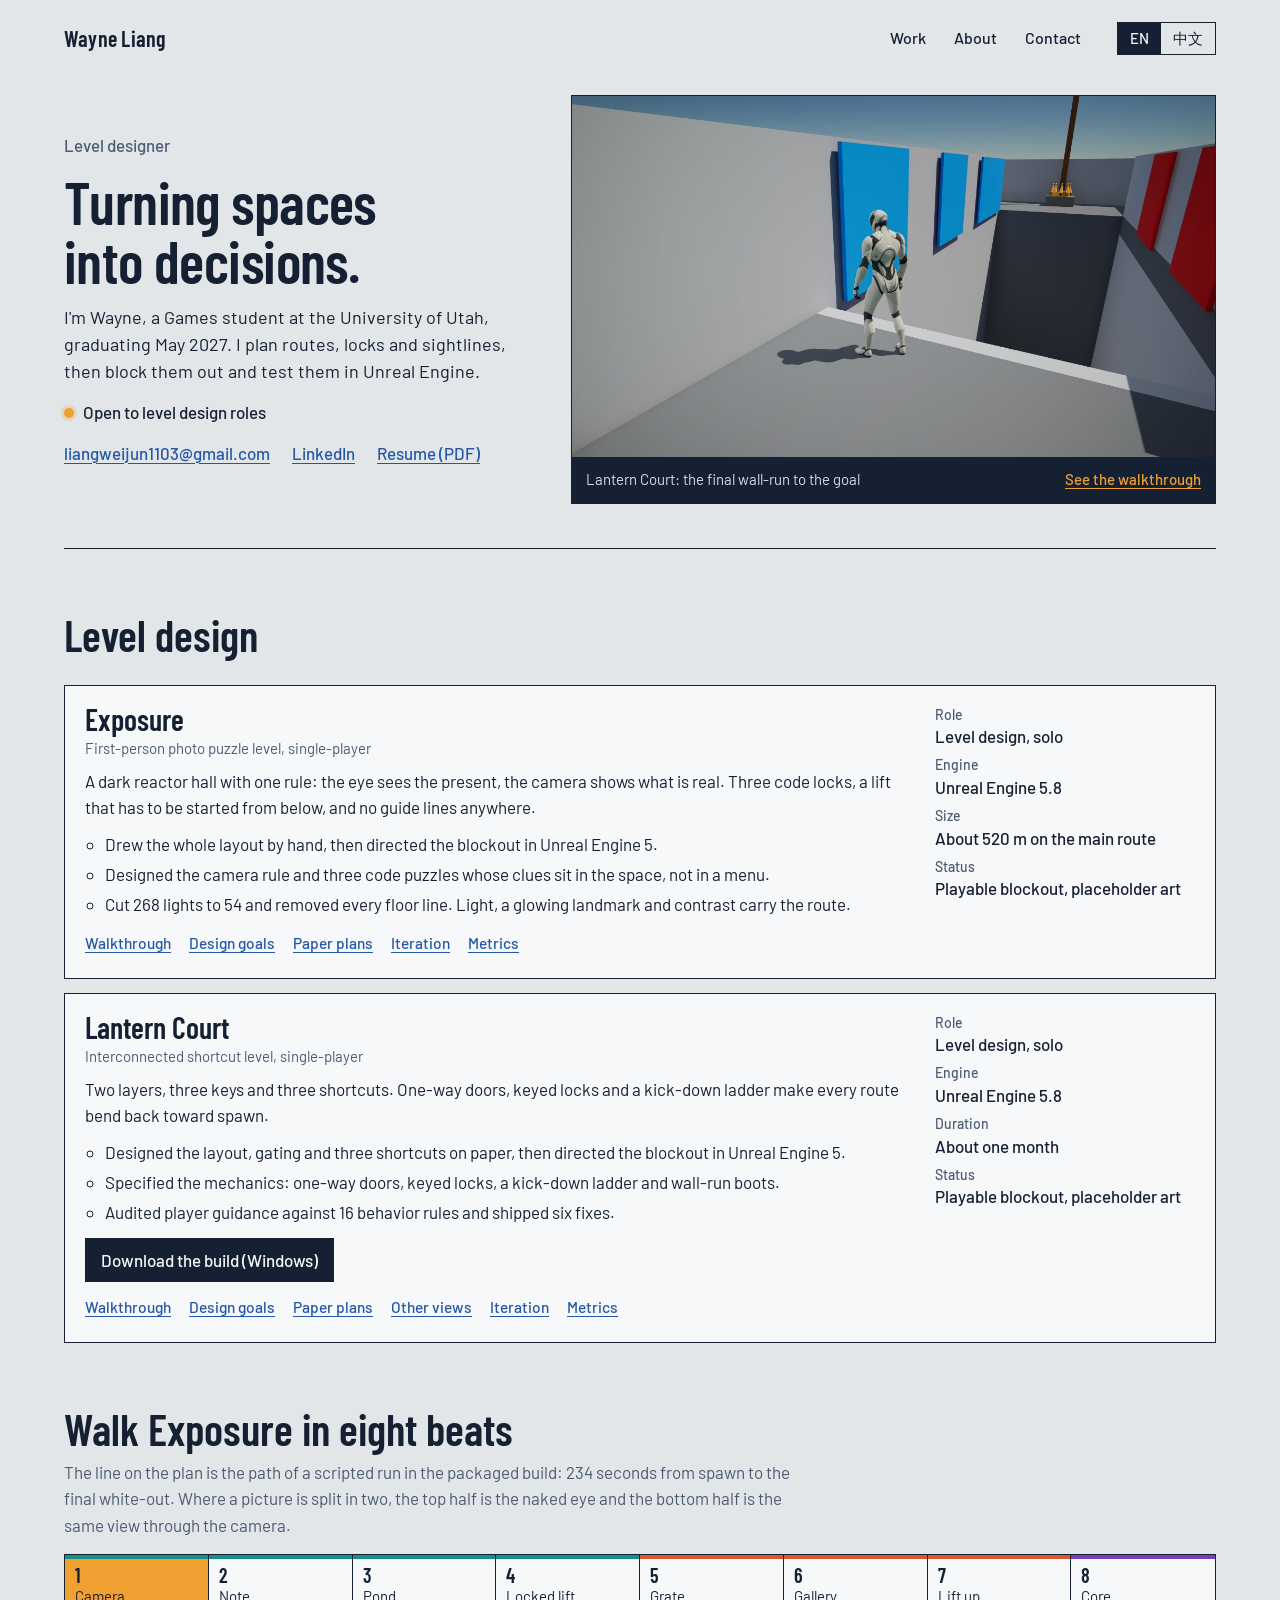
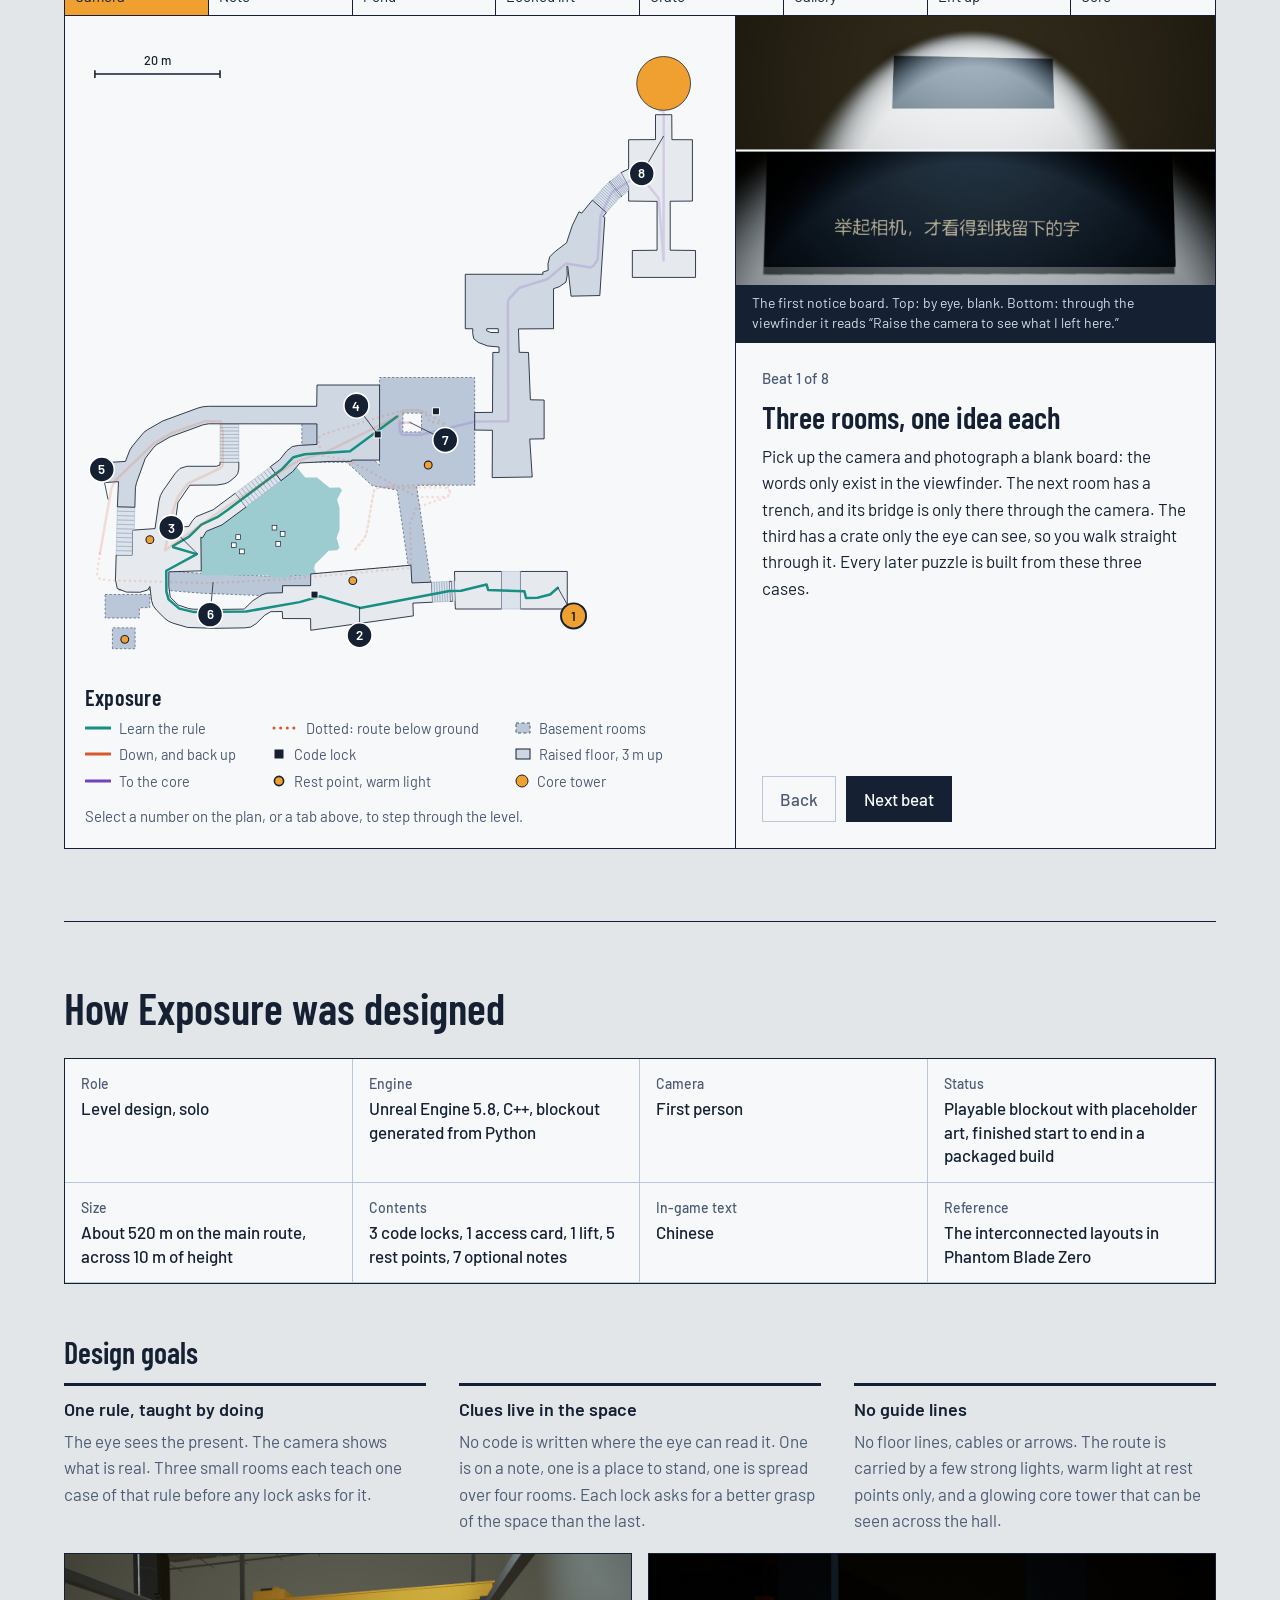
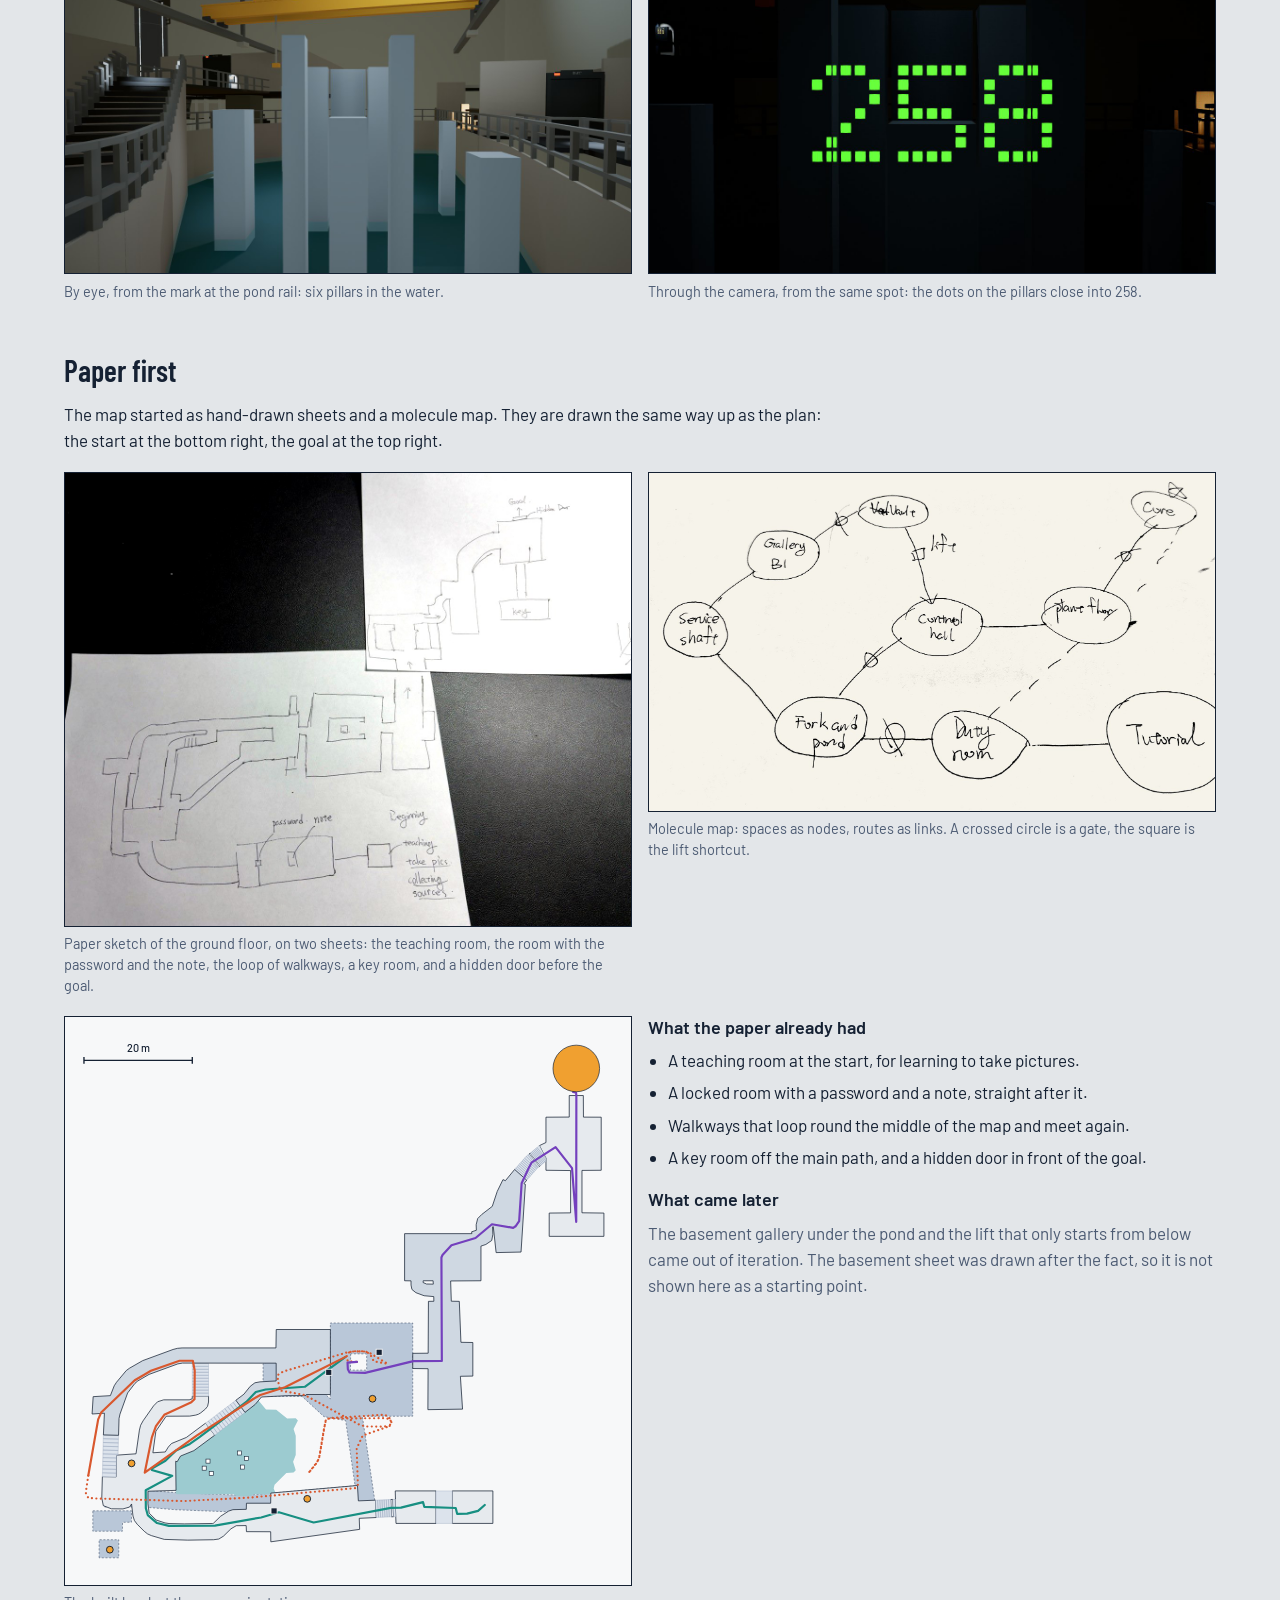
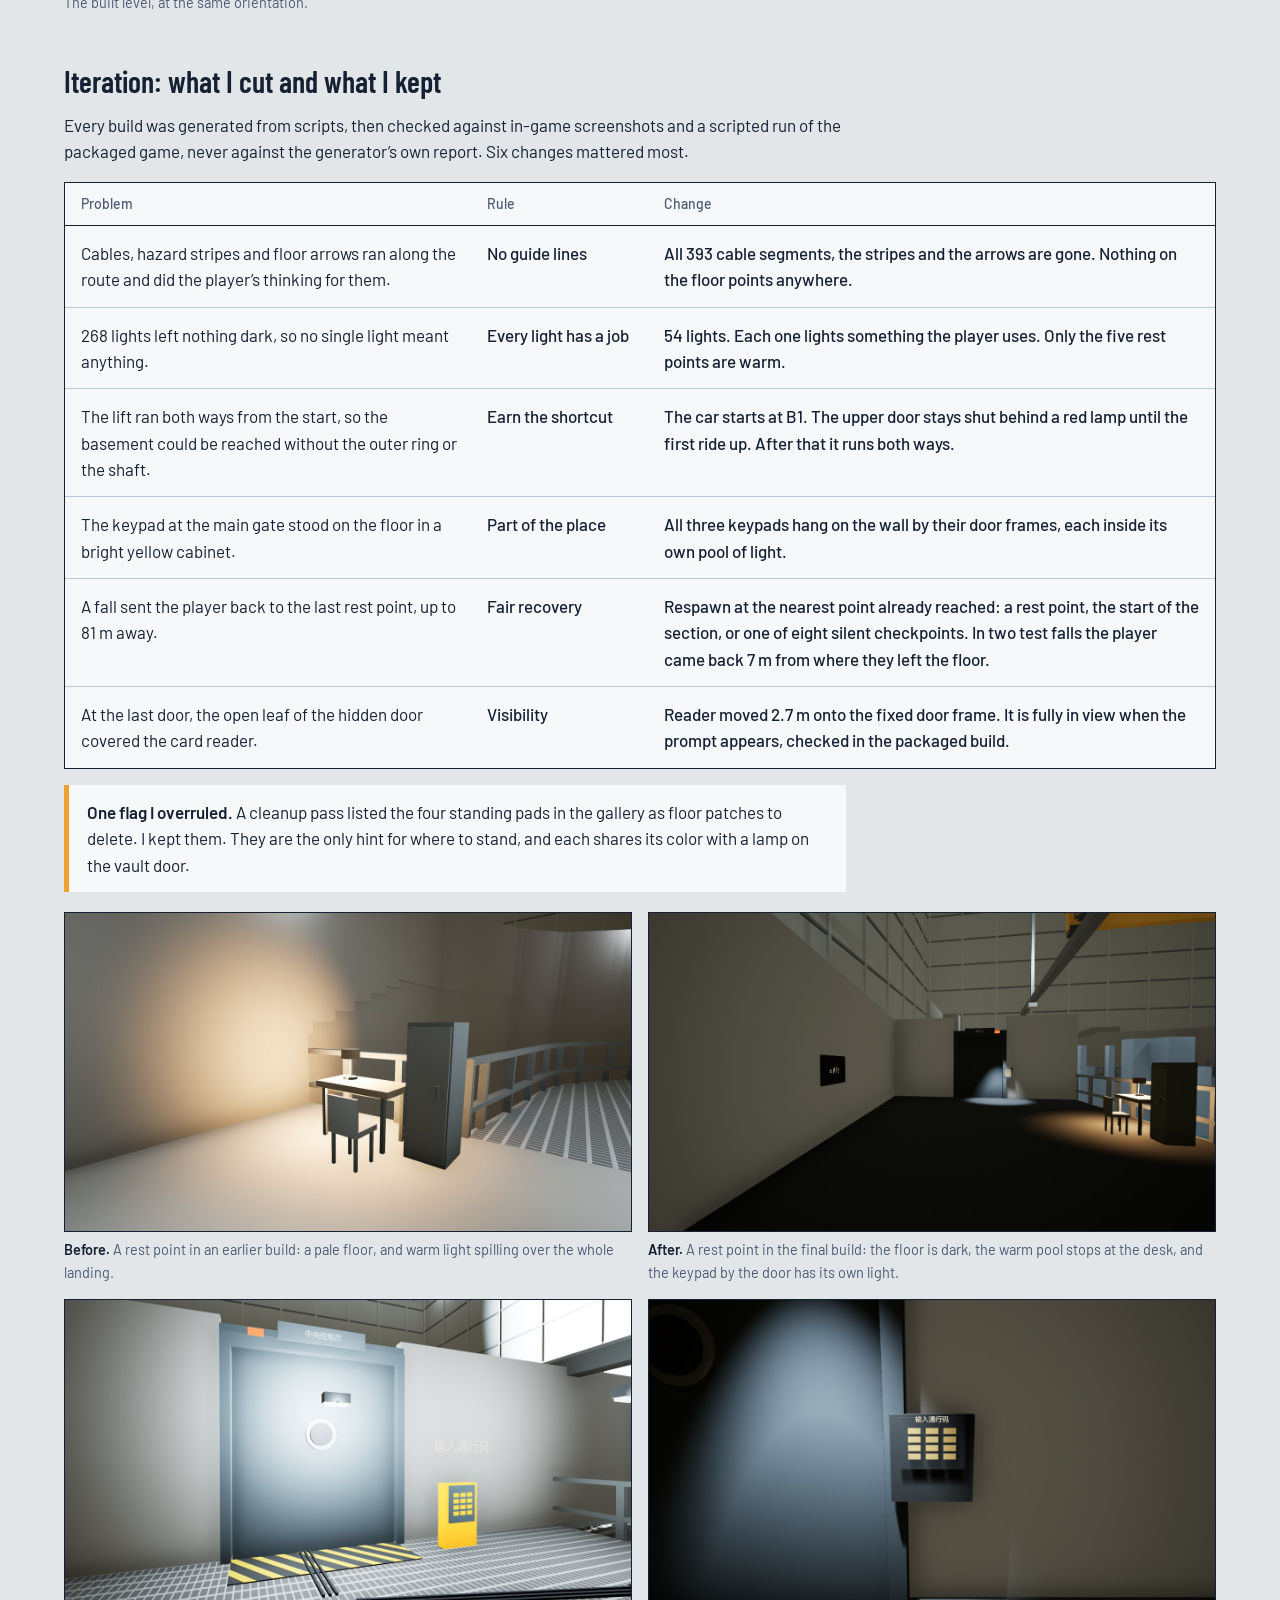
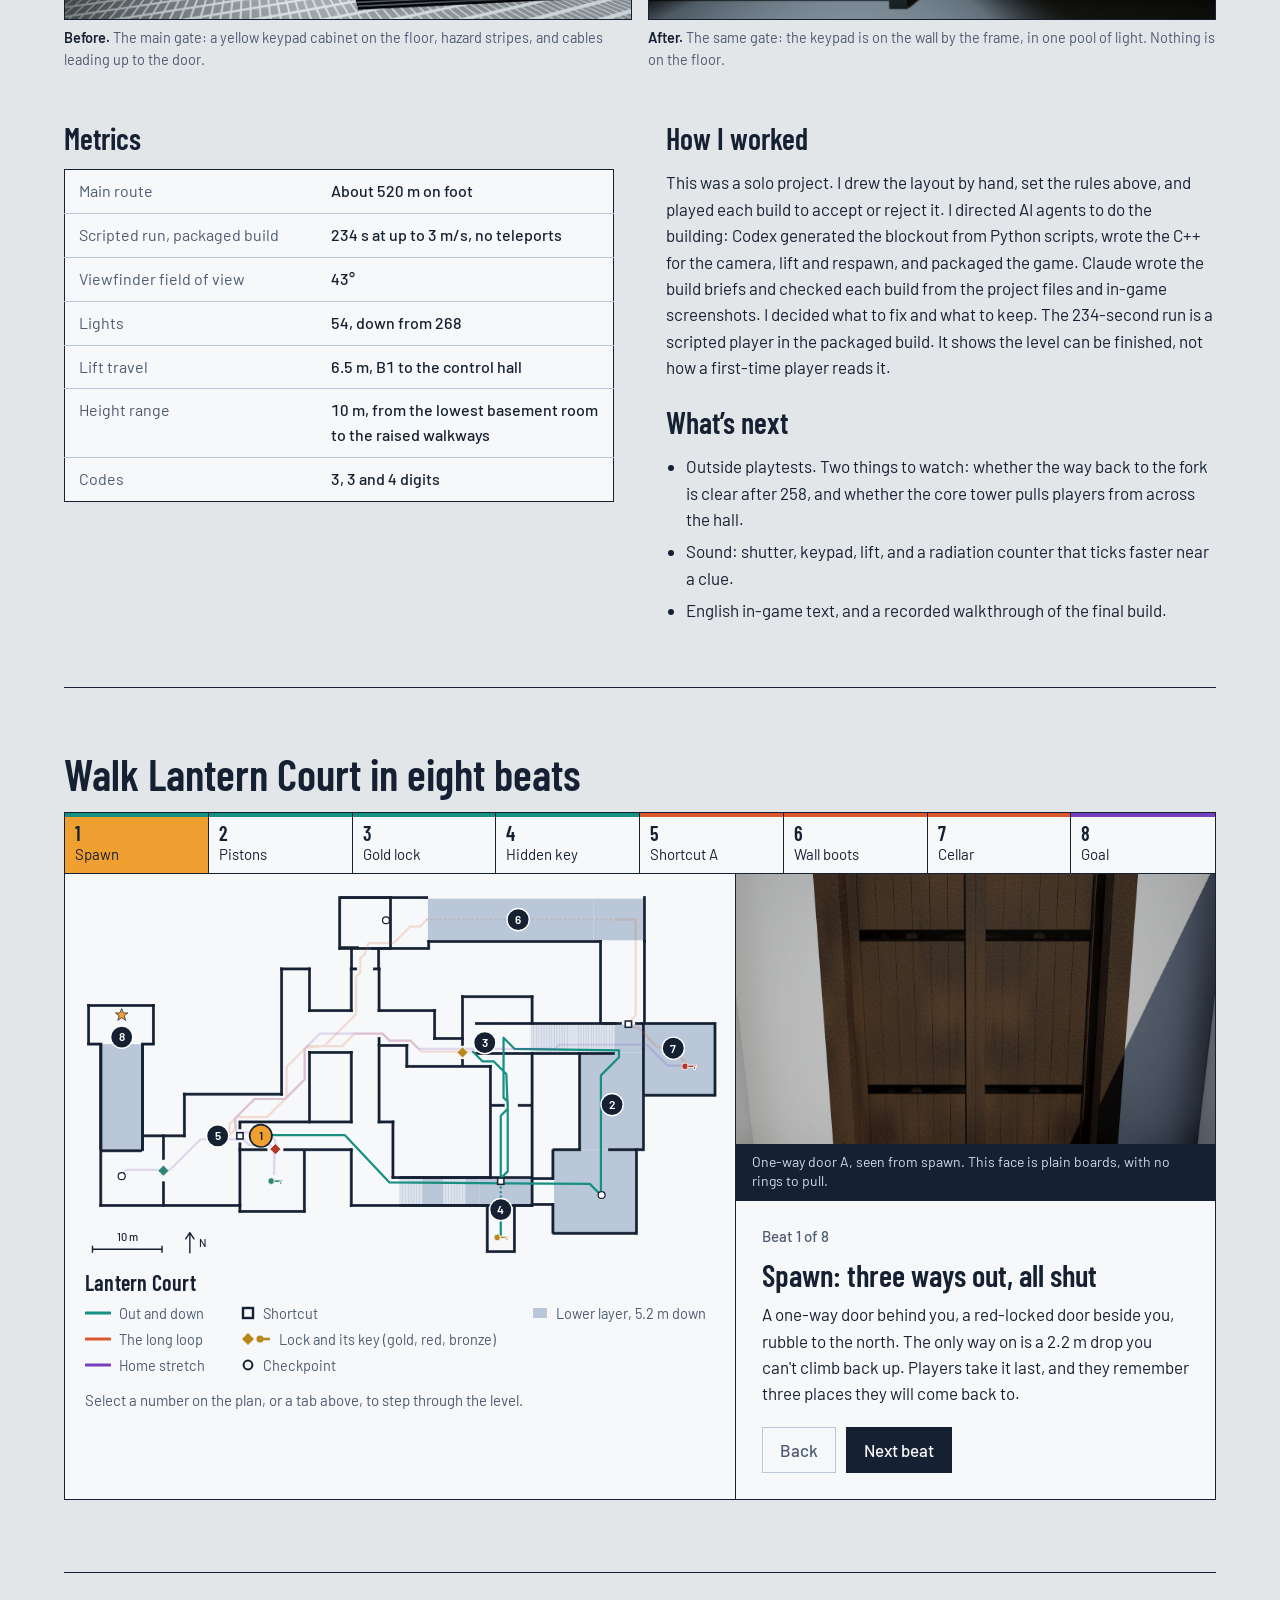
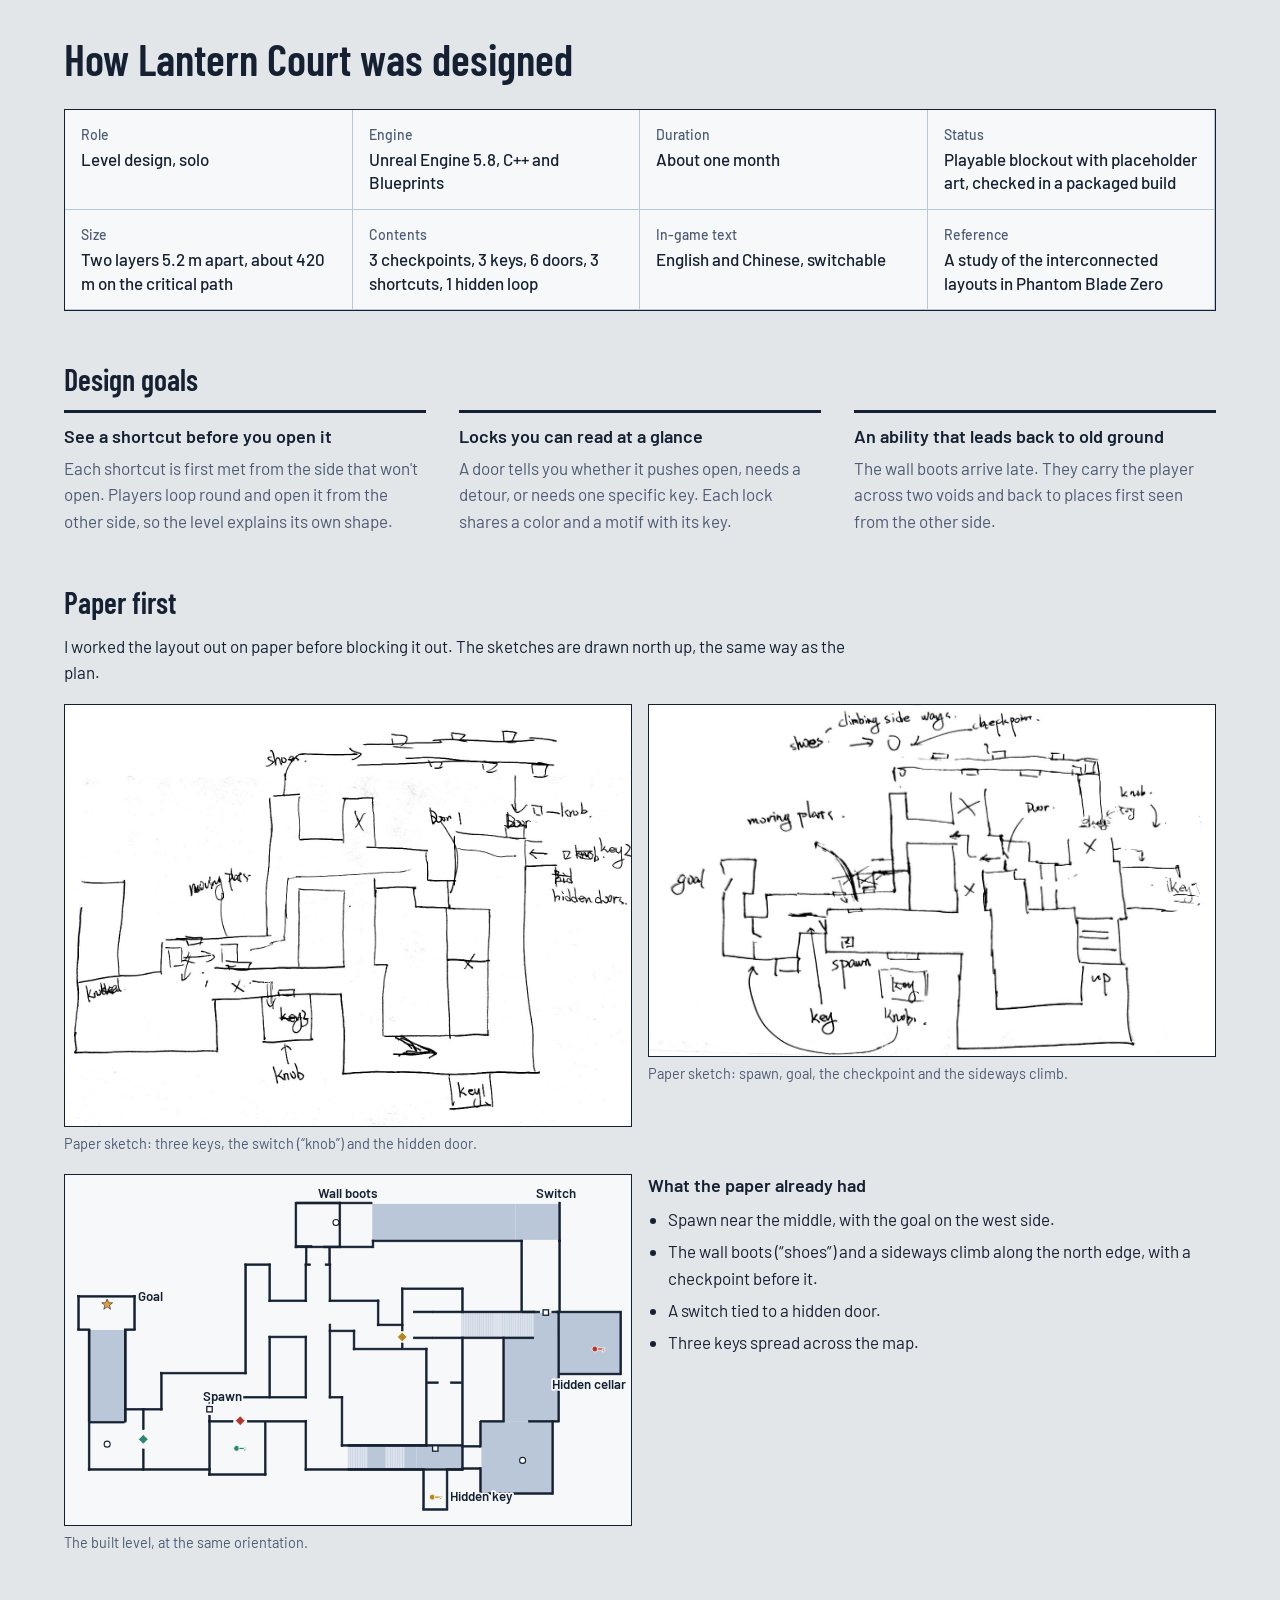
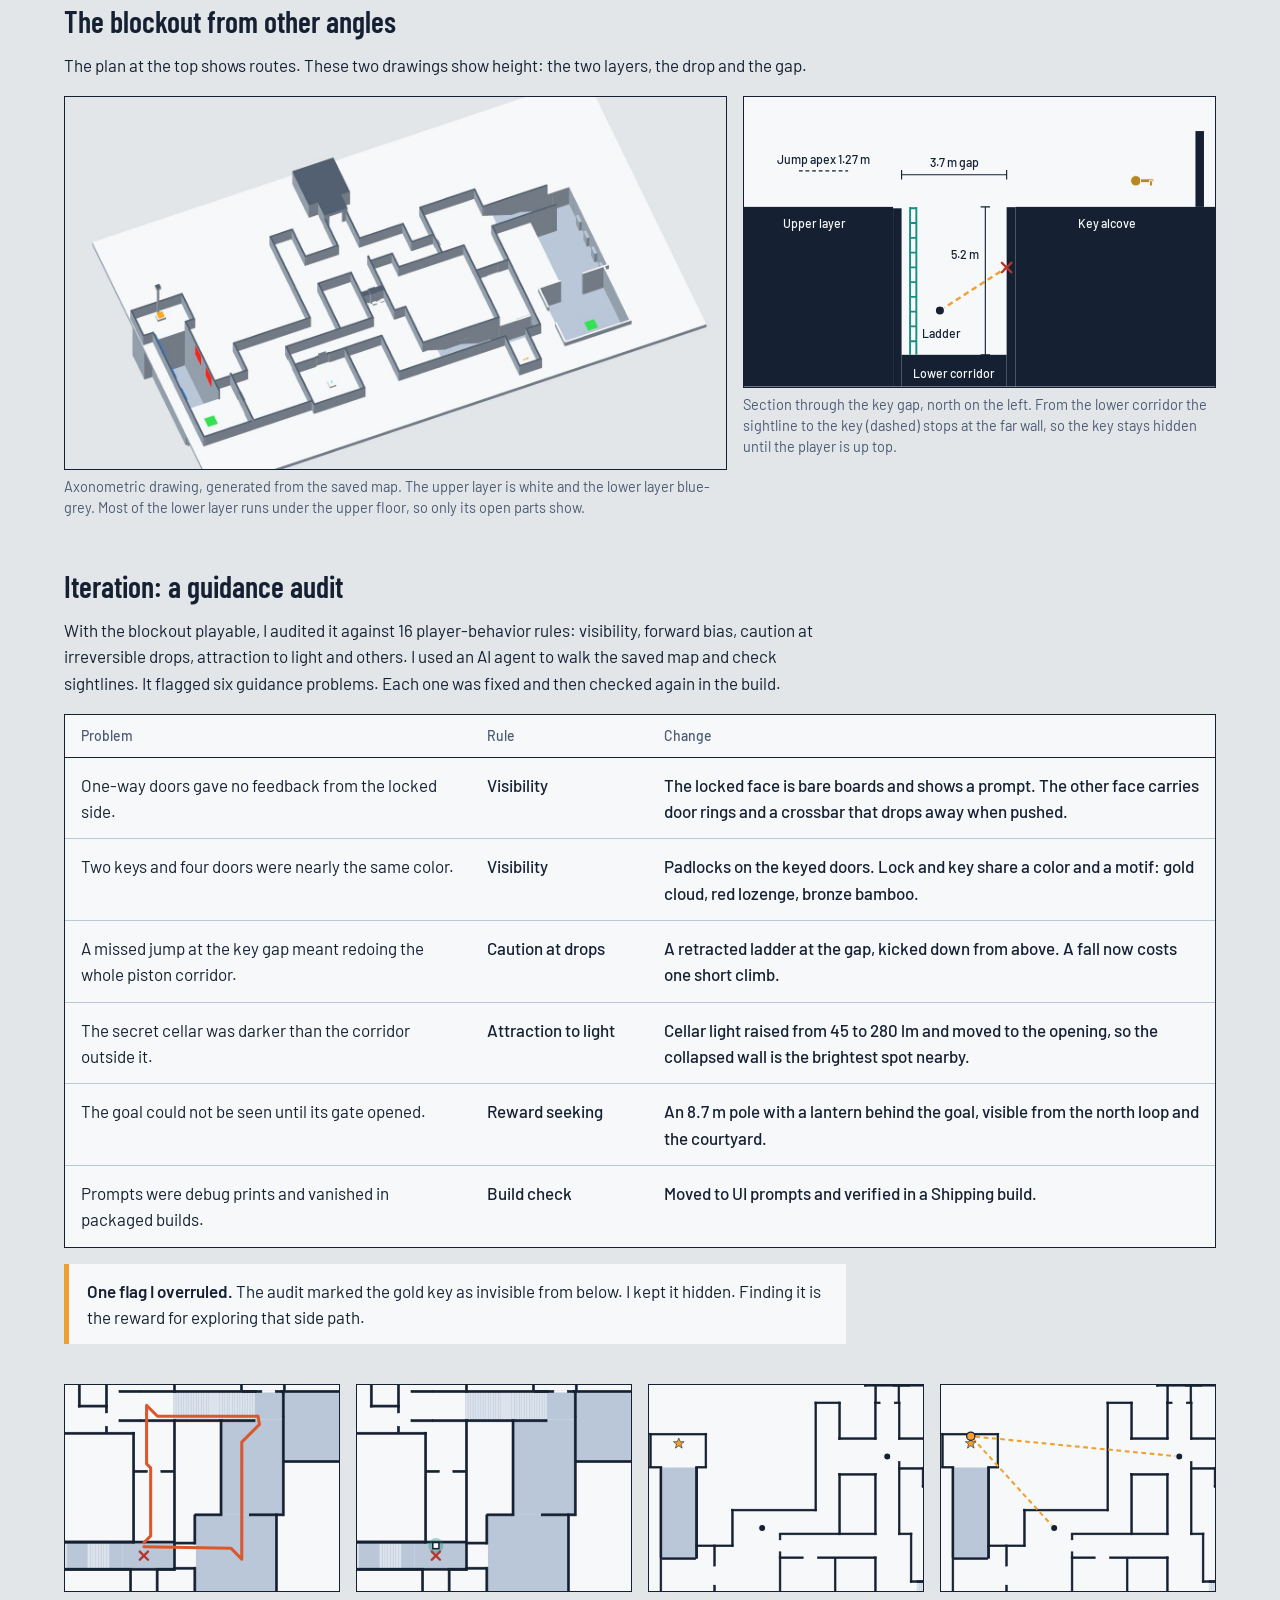
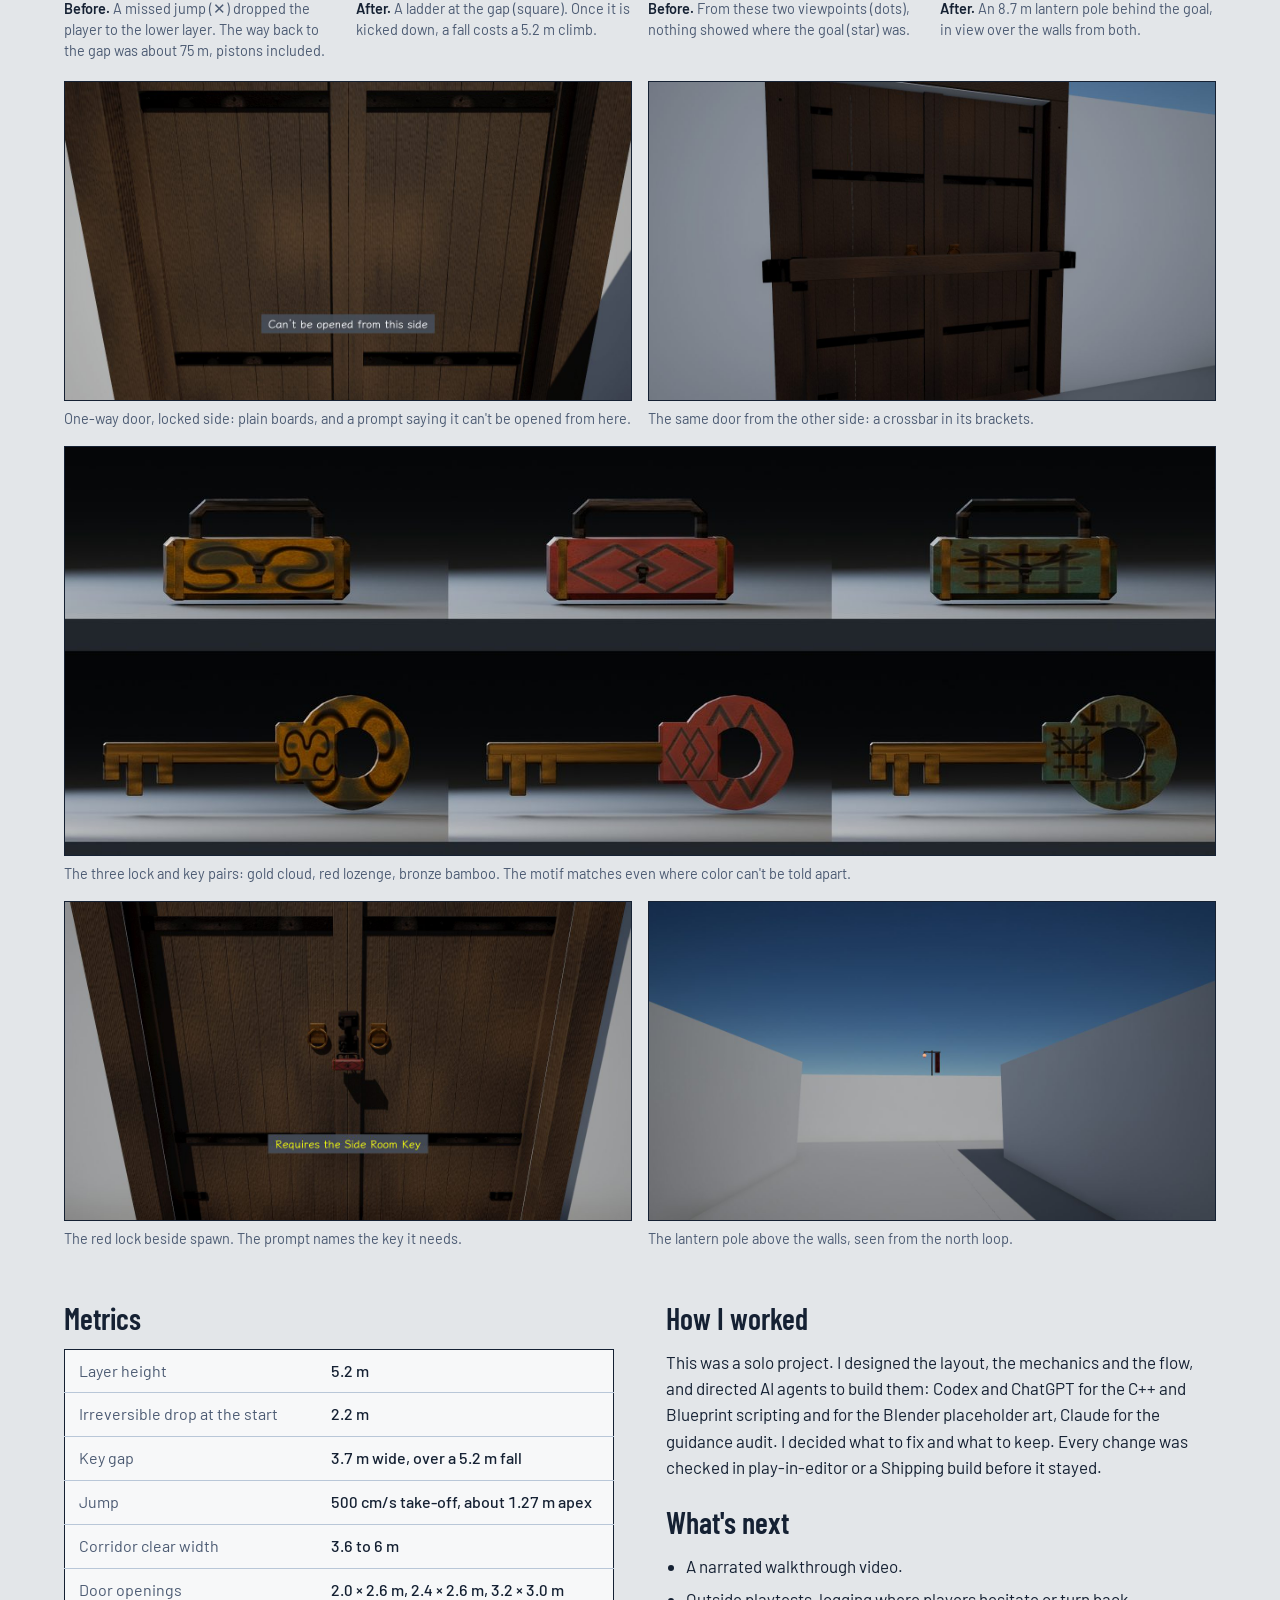
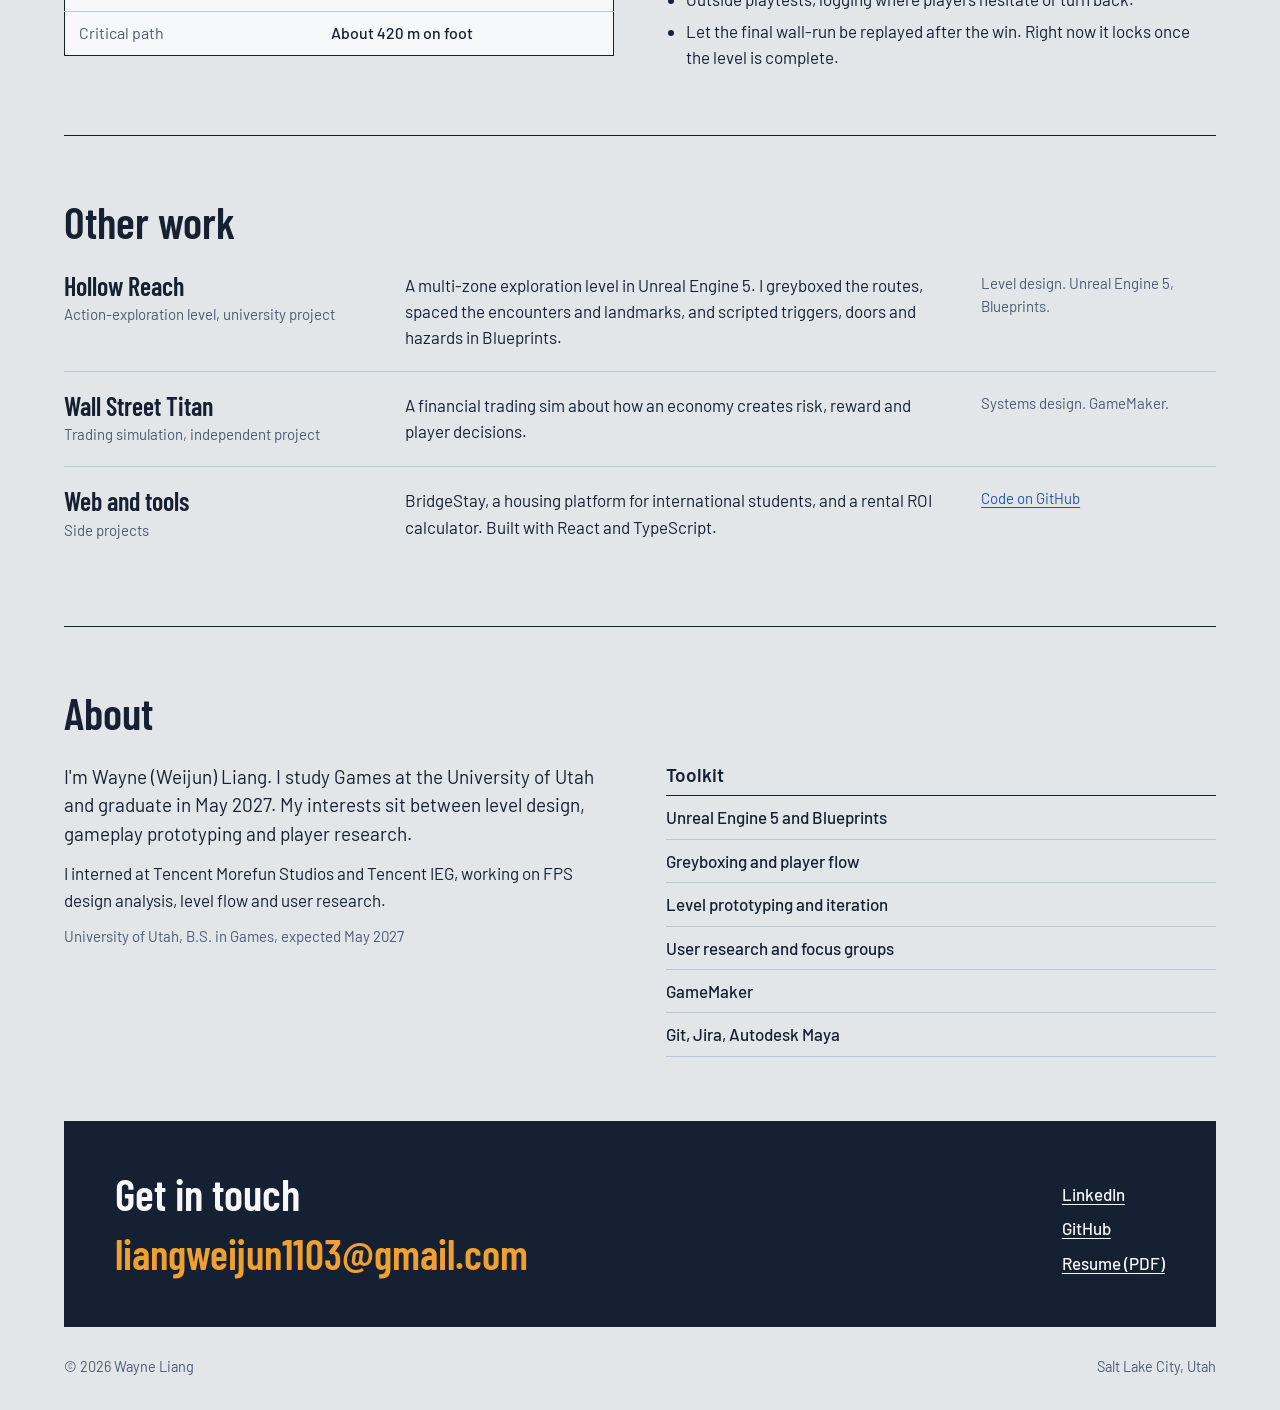
==== commit 41cc9b4a: "Rename levels to Exposure and Lantern Court" ====
--- a/index.html
+++ b/index.html
@@ -6,10 +6,10 @@
 <title>Wayne Liang | Level Designer</title>
 <meta property="og:type" content="website">
 <meta property="og:title" content="Wayne Liang | Level Designer">
-<meta property="og:description" content="Photo01: an interconnected shortcut level in Unreal Engine 5, with the full design breakdown.">
+<meta property="og:description" content="Exposure, a first-person photo puzzle level, and Lantern Court, an interconnected shortcut level, in Unreal Engine 5, with the full design breakdown.">
 <meta property="og:url" content="https://wayne1-l.github.io/portfolio/">
 <meta property="og:image" content="https://wayne1-l.github.io/portfolio/img/b8.jpg">
-<meta name="description" content="Wayne Liang, level designer. Photo01: an interconnected shortcut level in Unreal Engine 5, with the full design breakdown.">
+<meta name="description" content="Wayne Liang, level designer. Exposure, a first-person photo puzzle level, and Lantern Court, an interconnected shortcut level, in Unreal Engine 5, with the full design breakdown.">
 <style>
 @font-face{font-family:"Barlow";font-weight:400;font-display:swap;src:url(fonts/barlow-latin-400-normal.woff2) format("woff2")}
 @font-face{font-family:"Barlow";font-weight:500;font-display:swap;src:url(fonts/barlow-latin-500-normal.woff2) format("woff2")}
@@ -249,7 +249,7 @@
 .contact ul a{color:var(--sheet);font-weight:500}
 footer{padding:0 0 32px;font-size:14.5px;color:var(--mute);display:flex;justify-content:space-between;gap:16px;flex-wrap:wrap}
 
-/* second level: PhotoTutorial */
+/* level styles: Exposure */
 .walk.w2{border-top:1px solid var(--ink);padding-top:clamp(36px,5vw,64px)}
 .plan .f0{fill:var(--shade);stroke:var(--mute);stroke-width:.9;stroke-dasharray:3 2.5}
 .plan .f1{fill:#E6EAEE;stroke:var(--ink);stroke-width:1.1;stroke-linejoin:round}
@@ -343,8 +343,8 @@
     </p>
   </div>
   <figure class="hero-media">
-    <img src="img/b8.jpg" width="1221" height="688" alt="Gameplay from Photo01: the player crosses a pit along blue and red wall-run panels toward the goal.">
-    <figcaption><span><span data-l="en">Photo01: the final wall-run to the goal</span><span data-l="zh" lang="zh-CN">Photo01：通向终点的最后一段附墙路线</span></span>
+    <img src="img/b8.jpg" width="1221" height="688" alt="Gameplay from Lantern Court: the player crosses a pit along blue and red wall-run panels toward the goal.">
+    <figcaption><span><span data-l="en">Lantern Court: the final wall-run to the goal</span><span data-l="zh" lang="zh-CN">《灯笼院》：通向终点的最后一段附墙路线</span></span>
       <button type="button" data-go="photo01"><span data-l="en">See the walkthrough</span><span data-l="zh" lang="zh-CN">看八步走查</span></button></figcaption>
   </figure>
 </section>
@@ -354,7 +354,7 @@
   <ul class="lv">
     <li>
       <div>
-        <h3>PhotoTutorial</h3>
+        <h3><span data-l="en">Exposure</span><span data-l="zh" lang="zh-CN">曝光</span></h3>
         <p class="kind"><span data-l="en">First-person photo puzzle level, single-player</span><span data-l="zh" lang="zh-CN">第一人称拍照解谜关卡，单人</span></p>
         <p data-l="en">A dark reactor hall with one rule: the eye sees the present, the camera shows what is real. Three code locks, a lift that has to be started from below, and no guide lines anywhere.</p>
         <p data-l="zh" lang="zh-CN">一座昏暗的核电站厂房，全关只有一条规则：肉眼看到的是现在，相机拍到的才是真的。三道密码门，一部要先从地下启用的电梯，全程没有一条引导线。</p>
@@ -385,7 +385,7 @@
     </li>
     <li>
       <div>
-        <h3>Photo01</h3>
+        <h3><span data-l="en">Lantern Court</span><span data-l="zh" lang="zh-CN">灯笼院</span></h3>
         <p class="kind"><span data-l="en">Interconnected shortcut level, single-player</span><span data-l="zh" lang="zh-CN">单人箱庭关卡，以捷径回环为核心</span></p>
         <p data-l="en">Two layers, three keys and three shortcuts. One-way doors, keyed locks and a kick-down ladder make every route bend back toward spawn.</p>
         <p data-l="zh" lang="zh-CN">上下两层、三把钥匙、三条捷径。单向门、带锁的门和一架可以踹下的梯子，让每条路线最后都绕回出生点。</p>
@@ -424,7 +424,7 @@
 
 <section class="walk" id="pt" aria-labelledby="walk2-h">
   <div class="walk-head">
-    <h2 id="walk2-h"><span data-l="en">Walk PhotoTutorial in eight beats</span><span data-l="zh" lang="zh-CN">分八步走完 PhotoTutorial</span></h2>
+    <h2 id="walk2-h"><span data-l="en">Walk Exposure in eight beats</span><span data-l="zh" lang="zh-CN">分八步走完《曝光》</span></h2>
     <p data-l="en">The line on the plan is the path of a scripted run in the packaged build: 234 seconds from spawn to the final white-out. Where a picture is split in two, the top half is the naked eye and the bottom half is the same view through the camera.</p>
     <p data-l="zh" lang="zh-CN">平面图上的路线，取自打包版里一次脚本通关的实际轨迹：从出生点到最后全白，234 秒。图片分成上下两半时，上半是肉眼所见，下半是同一位置举起相机后的画面。</p>
   </div>
@@ -440,7 +440,7 @@
     <button type="button" role="tab" class="p3" data-beat="8" aria-selected="false" tabindex="-1"><b>8</b><span data-l="en">Core</span><span data-l="zh" lang="zh-CN">堆芯</span></button>
   </div>
   <div class="sheet">
-    <svg id="plan2" class="plan" viewBox="0 0 836 839" role="img" aria-labelledby="plan2-t"><title id="plan2-t">Top-down plan of PhotoTutorial with the route in three phases and eight numbered beats. The start is at the bottom right and the core tower at the top right.</title><path class="f0" fill-rule="evenodd" d="M57.8 698.6L116.5 698.6L165.1 702.6L267.2 706.6L428.5 692.5L414.5 596.0L382.5 590.3L350.2 560.5L292.6 560.2L292.6 511.9L333.8 497.0L391.8 496.9L392.0 452.0L513.6 452.0L513.6 589.6L439.2 589.9L457.7 715.2L267.7 731.9L163.5 727.8L115.5 723.8L57.8 723.8ZM421.9 497.5L421.6 521.6L445.6 521.6L445.6 497.6ZM338.3 522.2L318.0 529.6L317.9 534.8L360.2 535.2L391.9 564.0L391.9 522.3ZM41.1 729.4L98.2 729.4L98.2 746.2L85.0 746.4L84.8 759.5L41.1 759.5ZM50.4 798.8L50.4 772.1L79.4 772.1L79.4 798.8Z"/><path class="water" d="M152.0 669.6L152.0 666.4L160.4 663.2L168.0 647.2L181.3 643.2L198.4 632.9L209.6 621.6L224.0 613.7L283.2 567.2L286.4 567.2L296.9 579.7L312.0 580.0L328.1 592.9L340.8 592.8L344.0 596.0L337.6 608.4L340.8 618.4L340.8 647.0L336.9 657.1L340.8 669.6L337.6 672.8L326.9 673.5L309.5 690.9L308.2 696.3L312.0 704.8L278.9 704.8L273.4 708.0L254.4 708.0L248.4 704.8L164.8 704.8L161.6 695.2L161.1 674.0Z"/><path class="f1" fill-rule="evenodd" d="M700.7 190.0L710.4 185.4L710.4 148.0L744.8 147.8L744.8 116.0L765.6 116.0L765.8 147.9L792.0 148.0L792.0 226.4L763.6 226.6L763.6 289.2L796.0 289.6L796.0 324.0L715.2 324.0L715.2 289.6L746.8 289.3L746.8 226.8L710.4 226.4L710.4 208.4ZM685.4 202.4L687.1 201.0L702.2 219.6L700.5 221.0ZM572.0 748.0L572.0 700.0L632.0 700.0L632.0 748.0ZM487.5 712.4L488.1 712.0L487.8 700.0L548.0 700.0L548.0 748.0L488.9 748.0ZM481.0 712.7L484.2 712.6L485.4 738.1L482.2 738.3ZM55.2 678.9L75.5 679.2L76.0 647.2L104.9 645.2L109.9 610.2L111.7 603.0L115.3 596.5L130.8 574.4L136.8 568.3L145.7 565.5L183.4 565.5L187.9 563.9L188.0 560.0L212.0 560.0L212.0 568.7L210.6 575.0L207.4 579.1L200.5 584.7L197.1 586.7L193.2 588.0L184.2 589.5L149.4 589.7L134.2 611.9L129.8 643.7L148.1 642.5L152.6 635.2L157.3 630.0L179.3 621.0L207.6 599.9L221.2 617.7L190.4 640.5L170.7 648.5L165.6 657.0L163.5 656.1L164.0 699.2L122.5 700.5L122.5 719.0L124.3 732.8L134.5 742.9L147.7 747.3L153.6 748.2L176.1 748.7L218.1 748.1L219.3 747.7L229.9 737.4L241.7 729.8L248.0 727.7L267.8 727.2L268.0 718.2L303.8 718.2L304.0 703.2L432.0 692.0L433.3 714.7L458.6 713.7L459.8 739.3L434.6 740.5L435.2 756.8L304.0 775.2L303.8 760.3L268.0 760.2L267.6 751.2L252.9 751.4L245.1 756.0L234.1 766.8L227.2 771.1L219.5 772.1L181.4 772.7L146.6 771.6L127.5 766.0L121.9 763.5L117.1 759.7L106.6 749.2L102.6 743.9L100.4 737.1L98.3 719.3L95.4 723.8L85.6 726.6L68.4 726.4L56.6 721.8L54.3 710.6Z"/><path class="st" d="M548.0 748.0L548.0 700.0L572.0 700.0L572.0 748.0ZM484.2 712.6L487.5 712.4L488.5 738.0L485.4 738.1ZM477.8 712.8L481.0 712.7L482.2 738.3L479.0 738.4ZM710.4 209.2L697.2 192.8L700.7 190.0L710.4 208.4ZM474.6 713.0L477.8 712.8L479.0 738.4L475.8 738.6ZM710.4 212.6L695.5 194.2L697.2 192.8L710.4 209.2ZM471.4 713.1L474.6 713.0L475.8 738.6L472.6 738.7ZM710.4 213.0L708.9 214.2L693.8 195.6L695.5 194.2L710.4 212.6ZM468.2 713.3L471.4 713.1L472.6 738.7L469.4 738.9ZM692.1 196.9L693.8 195.6L708.9 214.2L707.2 215.6ZM465.0 713.4L468.2 713.3L469.4 738.9L466.2 739.0ZM690.4 198.3L692.1 196.9L707.2 215.6L705.5 216.9ZM461.8 713.6L465.0 713.4L466.2 739.0L463.0 739.1ZM688.8 199.6L690.4 198.3L705.5 216.9L703.9 218.3ZM458.6 713.7L461.8 713.6L463.0 739.1L459.8 739.3ZM687.1 201.0L688.8 199.6L703.9 218.3L702.2 219.6ZM55.2 678.9L55.3 673.3L75.6 673.8L75.5 679.4ZM212.0 555.6L212.0 560.0L188.0 560.0L188.0 555.6ZM207.6 599.9L211.7 596.8L225.2 614.7L221.2 617.7ZM683.7 203.7L685.4 202.4L700.5 221.0L698.8 222.4ZM55.3 673.3L55.5 667.7L75.7 668.2L75.6 673.8ZM212.0 551.2L212.0 555.6L188.0 555.6L188.0 551.2ZM211.7 596.8L215.8 593.7L229.3 611.6L225.2 614.7ZM681.2 205.8L683.7 203.7L698.8 222.4L698.0 223.0ZM55.5 667.7L55.6 662.1L75.8 662.6L75.7 668.2ZM212.0 546.8L212.0 551.2L188.0 551.2L188.0 546.8ZM215.8 593.7L219.9 590.7L233.3 608.5L229.3 611.6ZM678.8 208.5L681.2 205.8L698.0 223.0L696.7 224.4ZM55.6 662.1L55.7 656.5L75.9 657.0L75.8 662.6ZM212.0 542.4L212.0 546.8L188.0 546.8L188.0 542.4ZM219.9 590.7L223.9 587.6L237.4 605.5L233.3 608.5ZM676.9 210.6L678.8 208.5L696.7 224.4L694.9 226.5ZM75.9 657.0L55.7 656.5L55.9 650.9L75.9 651.4ZM212.0 538.0L212.0 542.4L188.0 542.4L188.0 538.0ZM223.9 587.6L228.0 584.5L241.5 602.4L237.4 605.5ZM675.1 212.7L676.9 210.6L694.9 226.5L693.1 228.6ZM55.9 650.9L56.0 645.3L78.4 645.9L78.4 647.0L76.0 647.2L75.9 651.4ZM212.0 533.6L212.0 538.0L188.0 538.0L188.0 533.6ZM228.0 584.5L232.1 581.5L245.5 599.3L241.5 602.4ZM673.3 214.8L675.1 212.7L693.1 228.6L691.2 230.7ZM56.0 645.3L56.1 639.7L78.5 640.3L78.4 645.9ZM212.0 529.2L212.0 533.6L188.0 533.6L188.0 529.2ZM232.1 581.5L236.1 578.4L249.6 596.3L245.5 599.3ZM671.4 216.8L673.3 214.8L691.2 230.7L689.4 232.8ZM56.1 639.7L56.3 634.1L78.7 634.7L78.5 640.3ZM212.0 524.8L212.0 529.2L188.0 529.2L188.0 524.8ZM236.1 578.4L240.2 575.3L253.7 593.2L249.6 596.3ZM669.6 218.9L671.4 216.8L689.4 232.8L687.5 234.8ZM56.3 634.1L56.4 628.5L78.8 629.1L78.7 634.7ZM212.0 520.4L212.0 524.8L188.0 524.8L188.0 520.4ZM240.2 575.3L244.3 572.3L257.7 590.1L253.7 593.2ZM667.7 221.0L669.6 218.9L687.5 234.8L685.7 236.9ZM56.4 628.5L56.5 622.9L78.9 623.5L78.8 629.1ZM212.0 516.0L212.0 520.4L188.0 520.4L188.0 516.0ZM244.3 572.3L248.3 569.2L261.8 587.1L257.7 590.1ZM665.9 223.1L667.7 221.0L685.7 236.9L683.9 239.0ZM56.5 622.9L56.7 617.3L79.1 617.9L78.9 623.5ZM212.0 511.6L212.0 516.0L188.0 516.0L188.0 511.6ZM248.3 569.2L252.4 566.1L265.9 584.0L261.8 587.1ZM664.1 225.2L665.9 223.1L683.9 239.0L682.0 241.1Z"/><path class="f2" fill-rule="evenodd" d="M501.6 389.6L501.6 320.0L601.0 320.0L600.6 317.3L607.6 315.0L607.3 306.8L609.5 297.8L615.5 291.7L631.1 279.7L638.4 257.7L646.9 240.2L650.5 241.8L664.1 225.2L682.0 241.1L677.9 246.2L680.0 247.2L673.6 347.2L636.8 348.0L632.6 309.8L632.0 309.5L631.5 310.1L632.0 320.9L630.3 330.1L621.6 336.0L614.4 338.4L614.4 389.6L569.6 389.9L570.6 419.8L582.4 420.0L584.8 480.5L602.4 480.8L602.4 530.4L584.0 530.7L587.2 579.2L536.0 580.0L536.3 519.5L513.6 519.2L513.6 496.8L536.4 496.6L536.8 420.0L544.8 419.9L544.7 413.0L530.4 411.7L518.3 407.2L512.4 402.4L511.1 395.9L511.1 389.7ZM528.9 392.2L533.9 394.4L544.0 394.6L543.7 389.6L529.1 389.6ZM40.0 586.4L41.6 560.8L67.0 559.3L72.7 544.7L76.1 539.5L90.5 522.2L95.5 518.6L114.7 507.6L159.6 491.1L166.1 489.4L172.9 488.8L311.6 488.8L312.0 461.6L392.0 461.6L392.0 557.6L356.4 557.6L356.0 559.2L328.3 559.3L290.2 561.3L280.9 572.3L265.9 584.0L252.4 566.1L264.2 557.2L273.6 545.5L280.5 540.3L288.1 538.9L311.9 537.6L311.9 511.3L173.5 511.2L166.6 512.4L124.2 527.9L107.5 537.6L103.4 541.1L92.5 555.3L81.2 586.6L79.8 593.0L79.1 617.9L56.7 617.3L58.2 585.2Z"/><rect class="col" x="208.2" y="653.0" width="6" height="6"/><rect class="col" x="254.6" y="641.0" width="6" height="6"/><rect class="col" x="202.6" y="663.4" width="6" height="6"/><rect class="col" x="265.0" y="649.0" width="6" height="6"/><rect class="col" x="213.0" y="671.4" width="6" height="6"/><rect class="col" x="259.4" y="661.8" width="6" height="6"/><path class="rt r1" d="M620.0 720.8L610.1 729.5L593.9 733.6L579.3 734.0L577.1 725.2L530.8 723.7L528.8 716.6L496.2 724.7L481.3 725.0L367.2 746.6L316.0 731.6L289.7 739.2L221.4 751.2L153.5 751.7L135.9 747.5L122.2 735.7L119.4 725.7L119.2 699.1L158.3 677.8L128.2 669.1L127.7 667.4L148.4 655.5L164.1 640.2L184.4 630.6L197.6 621.4L267.8 568.6L281.8 553.9L296.4 550.2L354.2 546.2L414.4 502.0"/><path class="rt r2" d="M414.4 502.0L324.8 546.8L288.5 558.3L278.1 564.2L195.0 618.1L117.8 672.9L128.3 620.9L134.3 604.4L146.6 587.6L186.6 568.9L191.3 564.6L191.6 522.3L188.8 507.8L169.2 507.8L126.9 522.6L103.0 536.5L53.4 584.3L49.0 594.3L34.4 677.2M431.2 509.5L431.2 509.5L431.2 509.5L431.2 509.5L431.2 509.5L431.2 509.5L431.2 509.5L431.2 509.5L431.2 509.5L431.2 509.5"/><path class="rt r2 dash" d="M34.4 677.2L30.6 702.7L34.4 710.3L44.2 711.1L175.4 715.0L270.9 710.0L428.4 695.9L432.6 690.9L430.8 637.4L439.7 618.2L478.9 604.5L482.1 598.9L479.8 593.5L470.3 592.5L458.3 592.6L435.3 592.8L425.4 592.9L413.3 593.0L390.3 593.0L385.2 595.5L382.7 607.2L376.7 642.9L375.1 652.3L369.8 661.3L359.6 673.6L370.5 659.8L374.9 653.2L377.2 641.3L383.2 605.6L384.9 597.1L389.6 592.7L401.7 591.7L413.7 591.0L425.6 590.3L461.6 588.1L472.8 587.4L479.2 592.2L482.2 598.7L479.8 604.1L468.5 605.0L445.0 604.8L436.5 603.0L425.8 597.3L415.2 591.5L404.6 585.8L394.1 580.1L383.5 574.3L362.3 562.8L353.9 558.3L317.9 551.7L314.3 535.9L314.7 528.4L321.8 523.9L417.3 495.2L427.0 493.7L435.9 493.9L445.1 494.1L451.0 498.7L456.1 508.5L476.7 512.3L448.5 495.2L438.6 493.7L429.9 494.0L421.1 494.1L416.6 498.5L416.0 499.5L417.6 508.3L431.2 509.5"/><path class="rt r3" d="M431.2 509.5L417.3 510.5L417.8 520.2L420.3 525.1L443.3 525.6L514.5 508.3L556.6 508.0L556.0 355.3L557.6 351.5L570.8 337.2L606.4 326.4L630.6 306.1L662.0 311.4L665.5 309.1L670.8 301.5L674.5 245.5L684.6 223.8L689.0 215.2L724.6 192.3L748.9 223.2L755.1 302.6L755.3 116.5L754.9 111.7L750.5 110.8"/><circle class="g rest" cx="357.8" cy="711.7" r="5"/><circle class="g rest" cx="98.3" cy="659.3" r="5"/><circle class="g rest" cx="454.2" cy="563.9" r="5"/><circle class="g rest" cx="66.2" cy="786.8" r="5"/><circle class="g rest" cx="-62.1" cy="650.0" r="5"/><rect class="g lock" x="304.3" y="725.1" width="9" height="9"/><rect class="g lock" x="385.1" y="520.3" width="9" height="9"/><rect class="g lock" x="459.5" y="490.7" width="9" height="9"/><circle class="goal" cx="755.2" cy="76.0" r="34.4"/><path class="lead" d="M620.0 720.8L640.0 756.8"/><path class="lead" d="M366.4 745.6L366.4 781.6"/><path class="lead" d="M159.2 677.6L125.6 644.0"/><path class="lead" d="M389.6 524.8L362.4 488.0"/><path class="lead" d="M44.8 608.0L36.8 569.6"/><path class="lead" d="M179.2 713.6L175.2 755.2"/><path class="lead" d="M431.2 509.6L476.0 532.0"/><path class="lead" d="M755.2 143.2L727.2 191.2"/><g class="bm" data-beat="1" tabindex="0" role="button" aria-label="Beat 1"><circle cx="640.0" cy="756.8" r="16"/><text x="640.0" y="763.0">1</text></g><g class="bm" data-beat="2" tabindex="0" role="button" aria-label="Beat 2"><circle cx="366.4" cy="781.6" r="16"/><text x="366.4" y="787.8">2</text></g><g class="bm" data-beat="3" tabindex="0" role="button" aria-label="Beat 3"><circle cx="125.6" cy="644.0" r="16"/><text x="125.6" y="650.2">3</text></g><g class="bm" data-beat="4" tabindex="0" role="button" aria-label="Beat 4"><circle cx="362.4" cy="488.0" r="16"/><text x="362.4" y="494.2">4</text></g><g class="bm" data-beat="5" tabindex="0" role="button" aria-label="Beat 5"><circle cx="36.8" cy="569.6" r="16"/><text x="36.8" y="575.8">5</text></g><g class="bm" data-beat="6" tabindex="0" role="button" aria-label="Beat 6"><circle cx="175.2" cy="755.2" r="16"/><text x="175.2" y="761.4">6</text></g><g class="bm" data-beat="7" tabindex="0" role="button" aria-label="Beat 7"><circle cx="476.0" cy="532.0" r="16"/><text x="476.0" y="538.2">7</text></g><g class="bm" data-beat="8" tabindex="0" role="button" aria-label="Beat 8"><circle cx="727.2" cy="191.2" r="16"/><text x="727.2" y="197.4">8</text></g><g class="scale"><path d="M28 64h160M28 59v10M188 59v10"/><text x="108" y="52">20 m</text></g></svg>
+    <svg id="plan2" class="plan" viewBox="0 0 836 839" role="img" aria-labelledby="plan2-t"><title id="plan2-t">Top-down plan of Exposure with the route in three phases and eight numbered beats. The start is at the bottom right and the core tower at the top right.</title><path class="f0" fill-rule="evenodd" d="M57.8 698.6L116.5 698.6L165.1 702.6L267.2 706.6L428.5 692.5L414.5 596.0L382.5 590.3L350.2 560.5L292.6 560.2L292.6 511.9L333.8 497.0L391.8 496.9L392.0 452.0L513.6 452.0L513.6 589.6L439.2 589.9L457.7 715.2L267.7 731.9L163.5 727.8L115.5 723.8L57.8 723.8ZM421.9 497.5L421.6 521.6L445.6 521.6L445.6 497.6ZM338.3 522.2L318.0 529.6L317.9 534.8L360.2 535.2L391.9 564.0L391.9 522.3ZM41.1 729.4L98.2 729.4L98.2 746.2L85.0 746.4L84.8 759.5L41.1 759.5ZM50.4 798.8L50.4 772.1L79.4 772.1L79.4 798.8Z"/><path class="water" d="M152.0 669.6L152.0 666.4L160.4 663.2L168.0 647.2L181.3 643.2L198.4 632.9L209.6 621.6L224.0 613.7L283.2 567.2L286.4 567.2L296.9 579.7L312.0 580.0L328.1 592.9L340.8 592.8L344.0 596.0L337.6 608.4L340.8 618.4L340.8 647.0L336.9 657.1L340.8 669.6L337.6 672.8L326.9 673.5L309.5 690.9L308.2 696.3L312.0 704.8L278.9 704.8L273.4 708.0L254.4 708.0L248.4 704.8L164.8 704.8L161.6 695.2L161.1 674.0Z"/><path class="f1" fill-rule="evenodd" d="M700.7 190.0L710.4 185.4L710.4 148.0L744.8 147.8L744.8 116.0L765.6 116.0L765.8 147.9L792.0 148.0L792.0 226.4L763.6 226.6L763.6 289.2L796.0 289.6L796.0 324.0L715.2 324.0L715.2 289.6L746.8 289.3L746.8 226.8L710.4 226.4L710.4 208.4ZM685.4 202.4L687.1 201.0L702.2 219.6L700.5 221.0ZM572.0 748.0L572.0 700.0L632.0 700.0L632.0 748.0ZM487.5 712.4L488.1 712.0L487.8 700.0L548.0 700.0L548.0 748.0L488.9 748.0ZM481.0 712.7L484.2 712.6L485.4 738.1L482.2 738.3ZM55.2 678.9L75.5 679.2L76.0 647.2L104.9 645.2L109.9 610.2L111.7 603.0L115.3 596.5L130.8 574.4L136.8 568.3L145.7 565.5L183.4 565.5L187.9 563.9L188.0 560.0L212.0 560.0L212.0 568.7L210.6 575.0L207.4 579.1L200.5 584.7L197.1 586.7L193.2 588.0L184.2 589.5L149.4 589.7L134.2 611.9L129.8 643.7L148.1 642.5L152.6 635.2L157.3 630.0L179.3 621.0L207.6 599.9L221.2 617.7L190.4 640.5L170.7 648.5L165.6 657.0L163.5 656.1L164.0 699.2L122.5 700.5L122.5 719.0L124.3 732.8L134.5 742.9L147.7 747.3L153.6 748.2L176.1 748.7L218.1 748.1L219.3 747.7L229.9 737.4L241.7 729.8L248.0 727.7L267.8 727.2L268.0 718.2L303.8 718.2L304.0 703.2L432.0 692.0L433.3 714.7L458.6 713.7L459.8 739.3L434.6 740.5L435.2 756.8L304.0 775.2L303.8 760.3L268.0 760.2L267.6 751.2L252.9 751.4L245.1 756.0L234.1 766.8L227.2 771.1L219.5 772.1L181.4 772.7L146.6 771.6L127.5 766.0L121.9 763.5L117.1 759.7L106.6 749.2L102.6 743.9L100.4 737.1L98.3 719.3L95.4 723.8L85.6 726.6L68.4 726.4L56.6 721.8L54.3 710.6Z"/><path class="st" d="M548.0 748.0L548.0 700.0L572.0 700.0L572.0 748.0ZM484.2 712.6L487.5 712.4L488.5 738.0L485.4 738.1ZM477.8 712.8L481.0 712.7L482.2 738.3L479.0 738.4ZM710.4 209.2L697.2 192.8L700.7 190.0L710.4 208.4ZM474.6 713.0L477.8 712.8L479.0 738.4L475.8 738.6ZM710.4 212.6L695.5 194.2L697.2 192.8L710.4 209.2ZM471.4 713.1L474.6 713.0L475.8 738.6L472.6 738.7ZM710.4 213.0L708.9 214.2L693.8 195.6L695.5 194.2L710.4 212.6ZM468.2 713.3L471.4 713.1L472.6 738.7L469.4 738.9ZM692.1 196.9L693.8 195.6L708.9 214.2L707.2 215.6ZM465.0 713.4L468.2 713.3L469.4 738.9L466.2 739.0ZM690.4 198.3L692.1 196.9L707.2 215.6L705.5 216.9ZM461.8 713.6L465.0 713.4L466.2 739.0L463.0 739.1ZM688.8 199.6L690.4 198.3L705.5 216.9L703.9 218.3ZM458.6 713.7L461.8 713.6L463.0 739.1L459.8 739.3ZM687.1 201.0L688.8 199.6L703.9 218.3L702.2 219.6ZM55.2 678.9L55.3 673.3L75.6 673.8L75.5 679.4ZM212.0 555.6L212.0 560.0L188.0 560.0L188.0 555.6ZM207.6 599.9L211.7 596.8L225.2 614.7L221.2 617.7ZM683.7 203.7L685.4 202.4L700.5 221.0L698.8 222.4ZM55.3 673.3L55.5 667.7L75.7 668.2L75.6 673.8ZM212.0 551.2L212.0 555.6L188.0 555.6L188.0 551.2ZM211.7 596.8L215.8 593.7L229.3 611.6L225.2 614.7ZM681.2 205.8L683.7 203.7L698.8 222.4L698.0 223.0ZM55.5 667.7L55.6 662.1L75.8 662.6L75.7 668.2ZM212.0 546.8L212.0 551.2L188.0 551.2L188.0 546.8ZM215.8 593.7L219.9 590.7L233.3 608.5L229.3 611.6ZM678.8 208.5L681.2 205.8L698.0 223.0L696.7 224.4ZM55.6 662.1L55.7 656.5L75.9 657.0L75.8 662.6ZM212.0 542.4L212.0 546.8L188.0 546.8L188.0 542.4ZM219.9 590.7L223.9 587.6L237.4 605.5L233.3 608.5ZM676.9 210.6L678.8 208.5L696.7 224.4L694.9 226.5ZM75.9 657.0L55.7 656.5L55.9 650.9L75.9 651.4ZM212.0 538.0L212.0 542.4L188.0 542.4L188.0 538.0ZM223.9 587.6L228.0 584.5L241.5 602.4L237.4 605.5ZM675.1 212.7L676.9 210.6L694.9 226.5L693.1 228.6ZM55.9 650.9L56.0 645.3L78.4 645.9L78.4 647.0L76.0 647.2L75.9 651.4ZM212.0 533.6L212.0 538.0L188.0 538.0L188.0 533.6ZM228.0 584.5L232.1 581.5L245.5 599.3L241.5 602.4ZM673.3 214.8L675.1 212.7L693.1 228.6L691.2 230.7ZM56.0 645.3L56.1 639.7L78.5 640.3L78.4 645.9ZM212.0 529.2L212.0 533.6L188.0 533.6L188.0 529.2ZM232.1 581.5L236.1 578.4L249.6 596.3L245.5 599.3ZM671.4 216.8L673.3 214.8L691.2 230.7L689.4 232.8ZM56.1 639.7L56.3 634.1L78.7 634.7L78.5 640.3ZM212.0 524.8L212.0 529.2L188.0 529.2L188.0 524.8ZM236.1 578.4L240.2 575.3L253.7 593.2L249.6 596.3ZM669.6 218.9L671.4 216.8L689.4 232.8L687.5 234.8ZM56.3 634.1L56.4 628.5L78.8 629.1L78.7 634.7ZM212.0 520.4L212.0 524.8L188.0 524.8L188.0 520.4ZM240.2 575.3L244.3 572.3L257.7 590.1L253.7 593.2ZM667.7 221.0L669.6 218.9L687.5 234.8L685.7 236.9ZM56.4 628.5L56.5 622.9L78.9 623.5L78.8 629.1ZM212.0 516.0L212.0 520.4L188.0 520.4L188.0 516.0ZM244.3 572.3L248.3 569.2L261.8 587.1L257.7 590.1ZM665.9 223.1L667.7 221.0L685.7 236.9L683.9 239.0ZM56.5 622.9L56.7 617.3L79.1 617.9L78.9 623.5ZM212.0 511.6L212.0 516.0L188.0 516.0L188.0 511.6ZM248.3 569.2L252.4 566.1L265.9 584.0L261.8 587.1ZM664.1 225.2L665.9 223.1L683.9 239.0L682.0 241.1Z"/><path class="f2" fill-rule="evenodd" d="M501.6 389.6L501.6 320.0L601.0 320.0L600.6 317.3L607.6 315.0L607.3 306.8L609.5 297.8L615.5 291.7L631.1 279.7L638.4 257.7L646.9 240.2L650.5 241.8L664.1 225.2L682.0 241.1L677.9 246.2L680.0 247.2L673.6 347.2L636.8 348.0L632.6 309.8L632.0 309.5L631.5 310.1L632.0 320.9L630.3 330.1L621.6 336.0L614.4 338.4L614.4 389.6L569.6 389.9L570.6 419.8L582.4 420.0L584.8 480.5L602.4 480.8L602.4 530.4L584.0 530.7L587.2 579.2L536.0 580.0L536.3 519.5L513.6 519.2L513.6 496.8L536.4 496.6L536.8 420.0L544.8 419.9L544.7 413.0L530.4 411.7L518.3 407.2L512.4 402.4L511.1 395.9L511.1 389.7ZM528.9 392.2L533.9 394.4L544.0 394.6L543.7 389.6L529.1 389.6ZM40.0 586.4L41.6 560.8L67.0 559.3L72.7 544.7L76.1 539.5L90.5 522.2L95.5 518.6L114.7 507.6L159.6 491.1L166.1 489.4L172.9 488.8L311.6 488.8L312.0 461.6L392.0 461.6L392.0 557.6L356.4 557.6L356.0 559.2L328.3 559.3L290.2 561.3L280.9 572.3L265.9 584.0L252.4 566.1L264.2 557.2L273.6 545.5L280.5 540.3L288.1 538.9L311.9 537.6L311.9 511.3L173.5 511.2L166.6 512.4L124.2 527.9L107.5 537.6L103.4 541.1L92.5 555.3L81.2 586.6L79.8 593.0L79.1 617.9L56.7 617.3L58.2 585.2Z"/><rect class="col" x="208.2" y="653.0" width="6" height="6"/><rect class="col" x="254.6" y="641.0" width="6" height="6"/><rect class="col" x="202.6" y="663.4" width="6" height="6"/><rect class="col" x="265.0" y="649.0" width="6" height="6"/><rect class="col" x="213.0" y="671.4" width="6" height="6"/><rect class="col" x="259.4" y="661.8" width="6" height="6"/><path class="rt r1" d="M620.0 720.8L610.1 729.5L593.9 733.6L579.3 734.0L577.1 725.2L530.8 723.7L528.8 716.6L496.2 724.7L481.3 725.0L367.2 746.6L316.0 731.6L289.7 739.2L221.4 751.2L153.5 751.7L135.9 747.5L122.2 735.7L119.4 725.7L119.2 699.1L158.3 677.8L128.2 669.1L127.7 667.4L148.4 655.5L164.1 640.2L184.4 630.6L197.6 621.4L267.8 568.6L281.8 553.9L296.4 550.2L354.2 546.2L414.4 502.0"/><path class="rt r2" d="M414.4 502.0L324.8 546.8L288.5 558.3L278.1 564.2L195.0 618.1L117.8 672.9L128.3 620.9L134.3 604.4L146.6 587.6L186.6 568.9L191.3 564.6L191.6 522.3L188.8 507.8L169.2 507.8L126.9 522.6L103.0 536.5L53.4 584.3L49.0 594.3L34.4 677.2M431.2 509.5L431.2 509.5L431.2 509.5L431.2 509.5L431.2 509.5L431.2 509.5L431.2 509.5L431.2 509.5L431.2 509.5L431.2 509.5"/><path class="rt r2 dash" d="M34.4 677.2L30.6 702.7L34.4 710.3L44.2 711.1L175.4 715.0L270.9 710.0L428.4 695.9L432.6 690.9L430.8 637.4L439.7 618.2L478.9 604.5L482.1 598.9L479.8 593.5L470.3 592.5L458.3 592.6L435.3 592.8L425.4 592.9L413.3 593.0L390.3 593.0L385.2 595.5L382.7 607.2L376.7 642.9L375.1 652.3L369.8 661.3L359.6 673.6L370.5 659.8L374.9 653.2L377.2 641.3L383.2 605.6L384.9 597.1L389.6 592.7L401.7 591.7L413.7 591.0L425.6 590.3L461.6 588.1L472.8 587.4L479.2 592.2L482.2 598.7L479.8 604.1L468.5 605.0L445.0 604.8L436.5 603.0L425.8 597.3L415.2 591.5L404.6 585.8L394.1 580.1L383.5 574.3L362.3 562.8L353.9 558.3L317.9 551.7L314.3 535.9L314.7 528.4L321.8 523.9L417.3 495.2L427.0 493.7L435.9 493.9L445.1 494.1L451.0 498.7L456.1 508.5L476.7 512.3L448.5 495.2L438.6 493.7L429.9 494.0L421.1 494.1L416.6 498.5L416.0 499.5L417.6 508.3L431.2 509.5"/><path class="rt r3" d="M431.2 509.5L417.3 510.5L417.8 520.2L420.3 525.1L443.3 525.6L514.5 508.3L556.6 508.0L556.0 355.3L557.6 351.5L570.8 337.2L606.4 326.4L630.6 306.1L662.0 311.4L665.5 309.1L670.8 301.5L674.5 245.5L684.6 223.8L689.0 215.2L724.6 192.3L748.9 223.2L755.1 302.6L755.3 116.5L754.9 111.7L750.5 110.8"/><circle class="g rest" cx="357.8" cy="711.7" r="5"/><circle class="g rest" cx="98.3" cy="659.3" r="5"/><circle class="g rest" cx="454.2" cy="563.9" r="5"/><circle class="g rest" cx="66.2" cy="786.8" r="5"/><circle class="g rest" cx="-62.1" cy="650.0" r="5"/><rect class="g lock" x="304.3" y="725.1" width="9" height="9"/><rect class="g lock" x="385.1" y="520.3" width="9" height="9"/><rect class="g lock" x="459.5" y="490.7" width="9" height="9"/><circle class="goal" cx="755.2" cy="76.0" r="34.4"/><path class="lead" d="M620.0 720.8L640.0 756.8"/><path class="lead" d="M366.4 745.6L366.4 781.6"/><path class="lead" d="M159.2 677.6L125.6 644.0"/><path class="lead" d="M389.6 524.8L362.4 488.0"/><path class="lead" d="M44.8 608.0L36.8 569.6"/><path class="lead" d="M179.2 713.6L175.2 755.2"/><path class="lead" d="M431.2 509.6L476.0 532.0"/><path class="lead" d="M755.2 143.2L727.2 191.2"/><g class="bm" data-beat="1" tabindex="0" role="button" aria-label="Beat 1"><circle cx="640.0" cy="756.8" r="16"/><text x="640.0" y="763.0">1</text></g><g class="bm" data-beat="2" tabindex="0" role="button" aria-label="Beat 2"><circle cx="366.4" cy="781.6" r="16"/><text x="366.4" y="787.8">2</text></g><g class="bm" data-beat="3" tabindex="0" role="button" aria-label="Beat 3"><circle cx="125.6" cy="644.0" r="16"/><text x="125.6" y="650.2">3</text></g><g class="bm" data-beat="4" tabindex="0" role="button" aria-label="Beat 4"><circle cx="362.4" cy="488.0" r="16"/><text x="362.4" y="494.2">4</text></g><g class="bm" data-beat="5" tabindex="0" role="button" aria-label="Beat 5"><circle cx="36.8" cy="569.6" r="16"/><text x="36.8" y="575.8">5</text></g><g class="bm" data-beat="6" tabindex="0" role="button" aria-label="Beat 6"><circle cx="175.2" cy="755.2" r="16"/><text x="175.2" y="761.4">6</text></g><g class="bm" data-beat="7" tabindex="0" role="button" aria-label="Beat 7"><circle cx="476.0" cy="532.0" r="16"/><text x="476.0" y="538.2">7</text></g><g class="bm" data-beat="8" tabindex="0" role="button" aria-label="Beat 8"><circle cx="727.2" cy="191.2" r="16"/><text x="727.2" y="197.4">8</text></g><g class="scale"><path d="M28 64h160M28 59v10M188 59v10"/><text x="108" y="52">20 m</text></g></svg>
   </div>
   <div class="beats">
 
@@ -542,7 +542,7 @@
 
   </div>
   <div class="key">
-    <strong>PhotoTutorial</strong>
+    <strong><span data-l="en">Exposure</span><span data-l="zh" lang="zh-CN">曝光</span></strong>
     <ul class="legend">
         <li><svg width="26" height="8" aria-hidden="true"><path d="M1 4h24" stroke="var(--r1)" stroke-width="3" stroke-linecap="round"/></svg><span data-l="en">Learn the rule</span><span data-l="zh" lang="zh-CN">学会规则</span></li>
         <li><svg width="26" height="8" aria-hidden="true"><path d="M1 4h24" stroke="var(--r2)" stroke-width="3" stroke-linecap="round"/></svg><span data-l="en">Down, and back up</span><span data-l="zh" lang="zh-CN">下去，再上来</span></li>
@@ -560,7 +560,7 @@
 </section>
 
 <section class="block" aria-labelledby="design2-h">
-  <h2 id="design2-h"><span data-l="en">How PhotoTutorial was designed</span><span data-l="zh" lang="zh-CN">PhotoTutorial 的设计过程</span></h2>
+  <h2 id="design2-h"><span data-l="en">How Exposure was designed</span><span data-l="zh" lang="zh-CN">《曝光》的设计过程</span></h2>
   <dl class="facts">
     <div><dt><span data-l="en">Role</span><span data-l="zh" lang="zh-CN">角色</span></dt><dd><span data-l="en">Level design, solo</span><span data-l="zh" lang="zh-CN">关卡设计，独立完成</span></dd></div>
     <div><dt><span data-l="en">Engine</span><span data-l="zh" lang="zh-CN">引擎</span></dt><dd><span data-l="en">Unreal Engine 5.8, C++, blockout generated from Python</span><span data-l="zh" lang="zh-CN">Unreal Engine 5.8，C++，灰盒由 Python 脚本生成</span></dd></div>
@@ -698,7 +698,7 @@
 
 <section class="walk w2" id="photo01" aria-labelledby="walk-h">
   <div class="walk-head">
-    <h2 id="walk-h"><span data-l="en">Walk Photo01 in eight beats</span><span data-l="zh" lang="zh-CN">分八步走完 Photo01</span></h2>
+    <h2 id="walk-h"><span data-l="en">Walk Lantern Court in eight beats</span><span data-l="zh" lang="zh-CN">分八步走完《灯笼院》</span></h2>
   </div>
   <div class="viewer" data-clips="beat">
   <div class="tabs" role="tablist" aria-label="Beats" id="tabs">
@@ -712,7 +712,7 @@
     <button type="button" role="tab" class="p3" data-beat="8" aria-selected="false" tabindex="-1"><b>8</b><span data-l="en">Goal</span><span data-l="zh" lang="zh-CN">终点</span></button>
   </div>
   <div class="sheet">
-    <svg id="plan" class="plan" viewBox="0 0 940 550" role="img" aria-labelledby="plan-t"><title id="plan-t">Top-down plan of Photo01, north up, with the route in three phases and eight numbered beats</title><g class="floors"><rect class="l" x="510.0" y="24.0" width="238.0" height="60.0"/><rect class="l" x="41.5" y="233.0" width="57.0" height="152.0"/><rect class="l" x="748.0" y="24.0" width="72.0" height="60.0"/><rect class="l" x="760.0" y="83.8" width="60.0" height="121.2"/><rect class="l" x="385.0" y="24.0" width="125.0" height="70.0"/><rect class="l" x="730.0" y="245.0" width="88.5" height="140.0"/><rect class="l" x="778.5" y="205.0" width="40.0" height="40.0"/><rect class="l" x="730.0" y="245.0" width="48.5" height="3.1"/><rect class="l" x="821.5" y="205.0" width="100.0" height="100.0"/><rect class="l" x="788.5" y="200.5" width="20.0" height="7.0"/><rect class="l" x="817.0" y="206.5" width="6.0" height="34.0"/><rect class="l" x="584.0" y="426.5" width="76.0" height="37.0"/><rect class="l" x="658.5" y="428.0" width="31.5" height="34.0"/><rect class="l" x="690.0" y="385.0" width="120.0" height="120.0"/><rect class="s" x="774.8" y="205.0" width="3.7" height="40.0"/><rect class="s" x="771.1" y="205.0" width="3.7" height="40.0"/><rect class="s" x="767.4" y="205.0" width="3.7" height="40.0"/><rect class="s" x="763.6" y="205.0" width="3.7" height="40.0"/><rect class="s" x="759.9" y="205.0" width="3.7" height="40.0"/><rect class="s" x="756.2" y="205.0" width="3.7" height="40.0"/><rect class="s" x="752.5" y="205.0" width="3.7" height="40.0"/><rect class="s" x="748.8" y="205.0" width="3.7" height="40.0"/><rect class="s" x="745.1" y="205.0" width="3.7" height="40.0"/><rect class="s" x="741.4" y="205.0" width="3.7" height="40.0"/><rect class="s" x="737.6" y="205.0" width="3.7" height="40.0"/><rect class="s" x="560.0" y="426.5" width="4.0" height="37.0"/><rect class="l" x="564.0" y="426.5" width="20.0" height="37.0"/><rect class="s" x="733.9" y="205.0" width="3.7" height="40.0"/><rect class="s" x="556.0" y="426.5" width="4.0" height="37.0"/><rect class="s" x="730.2" y="205.0" width="3.7" height="40.0"/><rect class="s" x="552.0" y="426.5" width="4.0" height="37.0"/><rect class="s" x="726.5" y="205.0" width="3.7" height="40.0"/><rect class="s" x="710.5" y="205.0" width="16.0" height="40.0"/><rect class="s" x="548.0" y="426.5" width="4.0" height="37.0"/><rect class="s" x="706.8" y="205.0" width="3.7" height="40.0"/><rect class="s" x="544.0" y="426.5" width="4.0" height="37.0"/><rect class="s" x="703.1" y="205.0" width="3.7" height="40.0"/><rect class="s" x="540.0" y="426.5" width="4.0" height="37.0"/><rect class="s" x="699.4" y="205.0" width="3.7" height="40.0"/><rect class="s" x="536.0" y="426.5" width="4.0" height="37.0"/><rect class="s" x="695.6" y="205.0" width="3.7" height="40.0"/><rect class="l" x="818.5" y="202.0" width="106.0" height="106.0"/><rect class="s" x="532.0" y="426.5" width="4.0" height="37.0"/><rect class="s" x="691.9" y="205.0" width="3.7" height="40.0"/><rect class="l" x="502.0" y="426.5" width="30.0" height="37.0"/><rect class="s" x="498.0" y="426.5" width="4.0" height="37.0"/><rect class="s" x="688.2" y="205.0" width="3.7" height="40.0"/><rect class="l" x="788.5" y="202.0" width="20.0" height="3.0"/><rect class="s" x="494.0" y="426.5" width="4.0" height="37.0"/><rect class="s" x="684.5" y="205.0" width="3.7" height="40.0"/><rect class="s" x="490.0" y="426.5" width="4.0" height="37.0"/><rect class="s" x="680.8" y="205.0" width="3.7" height="40.0"/><rect class="u" x="757.0" y="83.8" width="66.0" height="118.1"/><rect class="u" x="455.0" y="23.8" width="55.2" height="70.2"/><rect class="s" x="486.0" y="426.5" width="4.0" height="37.0"/><rect class="s" x="677.1" y="205.0" width="3.7" height="40.0"/><rect class="s" x="482.0" y="426.5" width="4.0" height="37.0"/><rect class="s" x="673.4" y="205.0" width="3.7" height="40.0"/><rect class="s" x="478.0" y="426.5" width="4.0" height="37.0"/><rect class="s" x="669.6" y="205.0" width="3.7" height="40.0"/><rect class="s" x="474.0" y="426.5" width="4.0" height="37.0"/><rect class="s" x="665.9" y="205.0" width="3.7" height="40.0"/><rect class="s" x="470.0" y="426.5" width="4.0" height="37.0"/><rect class="s" x="662.2" y="205.0" width="3.7" height="40.0"/><rect class="u" x="597.0" y="423.4" width="36.0" height="3.1"/><rect class="u" x="578.4" y="205.0" width="80.1" height="40.0"/><rect class="s" x="658.5" y="205.0" width="3.7" height="40.0"/><rect class="u" x="410.0" y="105.0" width="20.0" height="96.9"/><rect class="u" x="430.0" y="94.0" width="8.0" height="107.9"/><rect class="u" x="402.0" y="94.0" width="8.0" height="107.9"/><rect class="u" x="410.0" y="94.0" width="20.0" height="11.0"/><rect class="u" x="760.0" y="201.8" width="60.0" height="3.2"/><rect class="u" x="24.0" y="179.0" width="90.0" height="54.0"/><rect class="u" x="597.0" y="463.5" width="36.0" height="3.1"/><rect class="u" x="658.4" y="424.9" width="33.2" height="40.2"/><rect class="u" x="578.4" y="466.6" width="80.0" height="40.0"/><rect class="u" x="578.4" y="383.4" width="80.0" height="40.0"/><rect class="u" x="578.4" y="248.1" width="80.0" height="135.3"/><rect class="u" x="470.0" y="466.6" width="108.4" height="40.0"/><rect class="u" x="470.0" y="383.4" width="108.4" height="40.0"/><rect class="u" x="470.0" y="248.1" width="108.4" height="135.3"/><rect class="u" x="470.0" y="201.9" width="108.4" height="46.2"/><rect class="u" x="811.6" y="386.5" width="9.9" height="36.9"/><rect class="u" x="438.0" y="94.0" width="17.0" height="107.9"/><rect class="u" x="385.0" y="94.0" width="17.0" height="107.9"/><rect class="u" x="41.5" y="385.0" width="57.0" height="38.4"/><rect class="u" x="41.5" y="201.9" width="57.0" height="31.1"/><rect class="u" x="687.6" y="248.1" width="39.4" height="135.3"/><rect class="u" x="688.4" y="248.1" width="3.2" height="135.3"/><rect class="u" x="660.0" y="466.6" width="28.4" height="40.0"/><rect class="u" x="660.0" y="465.1" width="28.4" height="1.5"/><rect class="u" x="660.0" y="423.4" width="28.4" height="1.5"/><rect class="u" x="660.0" y="383.4" width="28.4" height="40.0"/><rect class="u" x="660.0" y="248.1" width="28.4" height="135.3"/><rect class="u" x="658.4" y="466.6" width="1.6" height="40.0"/><rect class="u" x="658.4" y="383.4" width="1.6" height="40.0"/><rect class="u" x="658.4" y="248.1" width="1.6" height="135.3"/><rect class="u" x="241.5" y="386.5" width="89.5" height="85.5"/><rect class="u" x="404.0" y="298.5" width="6.0" height="5.0"/><rect class="u" x="431.0" y="299.5" width="6.5" height="6.0"/><rect class="u" x="284.0" y="424.0" width="12.0" height="12.0"/><rect class="u" x="416.0" y="301.0" width="7.5" height="5.0"/><rect class="u" x="62.5" y="187.0" width="15.0" height="12.0"/><rect class="u" x="401.0" y="288.5" width="12.5" height="10.0"/><rect class="u" x="620.0" y="319.5" width="20.0" height="3.0"/><rect class="u" x="558.5" y="235.0" width="3.0" height="20.0"/><rect class="u" x="238.5" y="355.0" width="3.0" height="20.0"/><rect class="u" x="279.0" y="383.5" width="24.0" height="3.0"/><rect class="u" x="426.0" y="289.0" width="13.0" height="10.5"/><rect class="u" x="413.5" y="288.5" width="12.5" height="12.5"/><rect class="u" x="128.5" y="399.0" width="3.0" height="32.0"/><rect class="u" x="408.0" y="123.5" width="24.0" height="3.0"/><rect class="u" x="398.5" y="93.8" width="43.0" height="32.7"/><rect class="u" x="382.0" y="21.0" width="76.0" height="76.0"/></g><g class="walls"><rect class="w" x="921.5" y="202.0" width="3.0" height="106.0"/><rect class="w" x="821.5" y="305.0" width="100.0" height="3.0"/><rect class="w" x="821.5" y="202.0" width="100.0" height="3.0"/><rect class="w" x="661.5" y="462.0" width="28.5" height="3.0"/><rect class="w" x="661.5" y="425.0" width="28.5" height="3.0"/><rect class="w" x="410.0" y="94.0" width="20.0" height="3.0"/><rect class="w" x="820.0" y="84.0" width="3.0" height="3.0"/><rect class="w" x="510.0" y="84.0" width="250.0" height="3.0"/><rect class="w" x="820.0" y="21.0" width="3.0" height="66.0"/><rect class="w" x="820.0" y="84.0" width="3.0" height="117.9"/><rect class="w" x="757.0" y="84.0" width="3.0" height="117.9"/><rect class="w" x="385.0" y="21.0" width="125.0" height="3.0"/><rect class="w" x="510.0" y="84.0" width="3.0" height="13.0"/><rect class="w" x="808.5" y="202.0" width="11.5" height="3.0"/><rect class="w" x="760.0" y="202.0" width="28.5" height="3.0"/><rect class="w" x="98.5" y="233.0" width="3.0" height="152.0"/><rect class="w" x="38.5" y="233.0" width="3.0" height="152.0"/><rect class="w" x="470.0" y="463.5" width="190.0" height="3.0"/><rect class="w" x="470.0" y="423.5" width="130.0" height="3.0"/><rect class="w" x="600.0" y="423.5" width="60.0" height="3.0"/><rect class="w" x="818.5" y="240.5" width="3.0" height="146.0"/><rect class="w" x="727.0" y="245.0" width="3.0" height="138.5"/><rect class="w" x="816.5" y="201.9" width="2.0" height="3.1"/><rect class="w" x="578.4" y="245.0" width="31.6" height="3.1"/><rect class="w" x="578.4" y="201.9" width="31.6" height="3.1"/><rect class="w" x="610.0" y="245.0" width="51.5" height="3.1"/><rect class="w" x="610.0" y="201.9" width="51.5" height="3.1"/><rect class="w" x="430.0" y="94.0" width="80.0" height="3.0"/><rect class="w" x="385.0" y="93.0" width="25.0" height="3.0"/><rect class="w" x="778.5" y="201.9" width="2.0" height="3.1"/><rect class="w" x="818.5" y="201.9" width="3.0" height="4.6"/><rect class="w" x="818.5" y="206.5" width="3.0" height="34.0"/><rect class="w" x="41.5" y="385.0" width="57.0" height="3.0"/><rect class="w" x="770.0" y="383.5" width="48.5" height="3.0"/><rect class="w" x="690.0" y="383.5" width="40.0" height="3.0"/><rect class="w" x="808.5" y="383.5" width="3.0" height="123.0"/><rect class="w" x="690.0" y="503.5" width="120.0" height="3.0"/><rect class="w" x="688.5" y="462.0" width="3.0" height="43.0"/><rect class="w" x="688.5" y="385.0" width="3.0" height="43.0"/><rect class="w" x="38.5" y="233.0" width="3.0" height="233.5"/><rect class="w" x="38.5" y="463.5" width="203.0" height="3.0"/><rect class="w" x="518.5" y="183.5" width="3.0" height="43.0"/><rect class="w" x="438.5" y="183.5" width="83.0" height="3.0"/><rect class="w" x="98.5" y="233.0" width="3.0" height="133.5"/><rect class="w" x="98.5" y="363.5" width="63.0" height="3.0"/><rect class="w" x="633.0" y="466.5" width="3.0" height="63.5"/><rect class="w" x="594.0" y="466.5" width="3.0" height="63.5"/><rect class="w" x="594.0" y="530.0" width="42.0" height="3.0"/><rect class="w" x="158.5" y="303.5" width="3.0" height="63.0"/><rect class="w" x="658.5" y="163.5" width="3.0" height="41.5"/><rect class="w" x="640.0" y="319.5" width="18.5" height="3.0"/><rect class="w" x="601.5" y="319.5" width="18.5" height="3.0"/><rect class="w" x="558.5" y="255.0" width="3.0" height="8.5"/><rect class="w" x="158.5" y="303.5" width="143.0" height="3.0"/><rect class="w" x="558.5" y="226.5" width="3.0" height="8.5"/><rect class="w" x="298.5" y="123.5" width="3.0" height="183.0"/><rect class="w" x="298.5" y="123.5" width="43.0" height="3.0"/><rect class="w" x="338.5" y="123.5" width="3.0" height="63.0"/><rect class="w" x="661.5" y="245.0" width="117.0" height="3.1"/><rect class="w" x="661.5" y="201.9" width="117.0" height="3.1"/><rect class="w" x="238.5" y="383.5" width="3.0" height="91.5"/><rect class="w" x="338.5" y="183.5" width="63.0" height="3.0"/><rect class="w" x="238.5" y="375.0" width="3.0" height="8.5"/><rect class="w" x="238.5" y="346.5" width="3.0" height="8.5"/><rect class="w" x="398.5" y="123.5" width="3.0" height="63.0"/><rect class="w" x="438.5" y="123.5" width="3.0" height="63.0"/><rect class="w" x="238.5" y="343.5" width="163.0" height="3.0"/><rect class="w" x="331.0" y="386.5" width="3.0" height="88.5"/><rect class="w" x="398.5" y="243.5" width="3.0" height="103.0"/><rect class="w" x="238.5" y="472.0" width="95.5" height="3.0"/><rect class="w" x="238.5" y="383.5" width="40.5" height="3.0"/><rect class="w" x="338.5" y="243.5" width="63.0" height="3.0"/><rect class="w" x="338.5" y="243.5" width="3.0" height="103.0"/><rect class="w" x="438.5" y="223.5" width="3.0" height="123.0"/><rect class="w" x="98.5" y="366.5" width="3.0" height="20.0"/><rect class="w" x="438.5" y="343.5" width="23.0" height="3.0"/><rect class="w" x="114.0" y="176.0" width="3.0" height="57.0"/><rect class="w" x="21.0" y="176.0" width="3.0" height="57.0"/><rect class="w" x="21.0" y="176.0" width="96.0" height="3.0"/><rect class="w" x="98.5" y="231.5" width="18.5" height="3.0"/><rect class="w" x="21.0" y="231.5" width="20.5" height="3.0"/><rect class="w" x="303.0" y="383.5" width="98.5" height="3.0"/><rect class="w" x="458.5" y="343.5" width="3.0" height="83.0"/><rect class="w" x="458.5" y="423.5" width="143.0" height="3.0"/><rect class="w" x="598.5" y="263.5" width="3.0" height="163.0"/><rect class="w" x="478.5" y="263.5" width="123.0" height="3.0"/><rect class="w" x="478.5" y="233.5" width="3.0" height="33.0"/><rect class="w" x="438.5" y="233.5" width="43.0" height="3.0"/><rect class="w" x="398.5" y="383.5" width="3.0" height="83.0"/><rect class="w" x="398.5" y="463.5" width="198.5" height="3.0"/><rect class="w" x="633.0" y="463.5" width="28.5" height="3.0"/><rect class="w" x="558.5" y="163.5" width="103.0" height="3.0"/><rect class="w" x="658.5" y="462.0" width="3.0" height="4.5"/><rect class="w" x="658.5" y="245.0" width="3.0" height="183.0"/><rect class="w" x="658.5" y="428.0" width="3.0" height="34.0"/><rect class="w" x="558.5" y="163.5" width="3.0" height="63.0"/><rect class="w" x="518.5" y="223.5" width="43.0" height="3.0"/><rect class="w" x="128.5" y="431.0" width="3.0" height="35.5"/><rect class="w" x="128.5" y="363.5" width="3.0" height="35.5"/><rect class="w" x="432.0" y="123.5" width="9.5" height="3.0"/><rect class="w" x="398.5" y="123.5" width="9.5" height="3.0"/><rect class="w" x="382.0" y="21.0" width="3.0" height="76.0"/><rect class="w" x="455.0" y="21.0" width="3.0" height="73.0"/><rect class="w" x="430.0" y="94.0" width="28.0" height="3.0"/><rect class="w" x="382.0" y="94.0" width="28.0" height="3.0"/><rect class="w" x="438.0" y="97.0" width="3.0" height="26.5"/><rect class="w" x="399.0" y="97.0" width="3.0" height="26.5"/><rect class="w" x="385.0" y="21.0" width="73.0" height="3.0"/></g><g class="routes"><path class="rt r1" d="M259.0 364.0 L391.0 364.0 L455.0 432.0 L743.0 434.0 L759.0 450.0 M759.0 450.0 L759.0 278.0 L785.0 252.0 L785.0 242.0 L635.0 240.0 L619.0 224.0 M619.0 224.0 L619.0 310.0 L625.0 316.0 L625.0 416.0 L615.0 426.0 M615.0 466.0 L615.0 510.0 M615.0 510.0 L615.0 466.0 M615.0 426.0 L615.0 336.0 L625.0 326.0 L623.0 276.0 L605.0 258.0 L589.0 258.0 L575.0 244.0"/><path class="rt r1 dash" d="M615.0 426.0 L615.0 466.0 M615.0 466.0 L615.0 426.0"/><path class="rt r2" d="M575.0 244.0 L501.0 244.0 L485.0 228.0 L455.0 228.0 L445.0 218.0 L405.0 218.0 L387.0 236.0 L337.0 236.0 L333.0 240.0 L333.0 284.0 L305.0 312.0 L261.0 312.0 L233.0 340.0 L233.0 356.0 L225.0 364.0 M225.0 364.0 L225.0 348.0 L235.0 338.0 L279.0 338.0 L307.0 310.0 L307.0 266.0 L335.0 238.0 L361.0 236.0 L407.0 190.0 L407.0 136.0 L413.0 130.0 L413.0 110.0 L419.0 104.0 M419.0 104.0 L425.0 88.0 L461.0 88.0 L485.0 64.0 M485.0 64.0 L499.0 64.0 L509.0 54.0 M779.0 54.0 L809.0 54.0 M809.0 54.0 L809.0 192.0 L803.0 198.0 L803.0 208.0 L813.0 210.0 L841.0 238.0 L859.0 238.0 L885.0 264.0"/><path class="rt r2 dash" d="M509.0 54.0 L779.0 54.0"/><path class="rt r3" d="M885.0 264.0 L855.0 264.0 L825.0 234.0 L699.0 234.0 L693.0 240.0 L497.0 240.0 L485.0 228.0 L455.0 228.0 L445.0 218.0 L355.0 218.0 L333.0 240.0 L333.0 284.0 L305.0 312.0 L261.0 312.0 L233.0 340.0 L235.0 360.0 L279.0 360.0 L291.0 372.0 M291.0 372.0 L289.0 420.0 M289.0 420.0 L289.0 384.0 L283.0 378.0 L253.0 378.0 L245.0 370.0 L183.0 370.0 L139.0 414.0 M139.0 414.0 L77.0 414.0 L69.0 422.0"/></g><g class="glyphs"><rect class="g ow" x="235.5" y="360.5" width="9" height="9"/><rect class="g ow" x="794.0" y="199.9" width="9" height="9"/><rect class="g ow" x="610.5" y="425.7" width="9" height="9"/><path class="g gold" d="M560.0 237.0L568.0 245.0L560.0 253.0L552.0 245.0Z"/><g class="g gold"><circle cx="610.0" cy="511.0" r="4.8"/><rect x="614.0" y="509.3" width="12.5" height="3.4"/><rect x="622.5" y="511.0" width="2.6" height="4.8"/></g><path class="g red" d="M291.0 376.1L299.0 384.1L291.0 392.1L283.0 384.1Z"/><g class="g red"><circle cx="880.0" cy="265.0" r="4.8"/><rect x="884.0" y="263.3" width="12.5" height="3.4"/><rect x="892.5" y="265.0" width="2.6" height="4.8"/></g><path class="g bronze" d="M130.0 407.0L138.0 415.0L130.0 423.0L122.0 415.0Z"/><g class="g bronze"><circle cx="285.0" cy="430.0" r="4.8"/><rect x="289.0" y="428.3" width="12.5" height="3.4"/><rect x="297.5" y="430.0" width="2.6" height="4.8"/></g><circle class="g cp" cx="760.0" cy="450.0" r="5"/><circle class="g cp" cx="450.0" cy="55.0" r="5"/><circle class="g cp" cx="70.0" cy="423.0" r="5"/><path class="g goal" d="M70.0 182.0L72.6 188.2L79.0 188.2L73.8 192.4L75.6 199.0L70.0 195.0L64.4 199.0L66.2 192.4L61.0 188.2L67.4 188.2Z"/></g><g class="beats"><g class="bm" data-beat="1" tabindex="0" role="button" aria-label="Beat 1"><circle cx="270.0" cy="365.0" r="16"/><text x="270.0" y="371.2">1</text></g><g class="bm" data-beat="2" tabindex="0" role="button" aria-label="Beat 2"><circle cx="775.0" cy="320.0" r="16"/><text x="775.0" y="326.2">2</text></g><g class="bm" data-beat="3" tabindex="0" role="button" aria-label="Beat 3"><circle cx="592.0" cy="231.0" r="16"/><text x="592.0" y="237.2">3</text></g><g class="bm" data-beat="4" tabindex="0" role="button" aria-label="Beat 4"><circle cx="615.0" cy="471.0" r="16"/><text x="615.0" y="477.2">4</text></g><g class="bm" data-beat="5" tabindex="0" role="button" aria-label="Beat 5"><circle cx="208.0" cy="365.0" r="16"/><text x="208.0" y="371.2">5</text></g><g class="bm" data-beat="6" tabindex="0" role="button" aria-label="Beat 6"><circle cx="640.0" cy="54.0" r="16"/><text x="640.0" y="60.2">6</text></g><g class="bm" data-beat="7" tabindex="0" role="button" aria-label="Beat 7"><circle cx="863.0" cy="239.0" r="16"/><text x="863.0" y="245.2">7</text></g><g class="bm" data-beat="8" tabindex="0" role="button" aria-label="Beat 8"><circle cx="70.0" cy="223.0" r="16"/><text x="70.0" y="229.2">8</text></g></g><g class="scale"><path d="M28 528h100M28 523v10M128 523v10"/><text x="78" y="516">10 m</text><path class="north" d="M168 533V505M162 513l6-9 6 9"/><text x="186" y="525">N</text></g></svg>
+    <svg id="plan" class="plan" viewBox="0 0 940 550" role="img" aria-labelledby="plan-t"><title id="plan-t">Top-down plan of Lantern Court, north up, with the route in three phases and eight numbered beats</title><g class="floors"><rect class="l" x="510.0" y="24.0" width="238.0" height="60.0"/><rect class="l" x="41.5" y="233.0" width="57.0" height="152.0"/><rect class="l" x="748.0" y="24.0" width="72.0" height="60.0"/><rect class="l" x="760.0" y="83.8" width="60.0" height="121.2"/><rect class="l" x="385.0" y="24.0" width="125.0" height="70.0"/><rect class="l" x="730.0" y="245.0" width="88.5" height="140.0"/><rect class="l" x="778.5" y="205.0" width="40.0" height="40.0"/><rect class="l" x="730.0" y="245.0" width="48.5" height="3.1"/><rect class="l" x="821.5" y="205.0" width="100.0" height="100.0"/><rect class="l" x="788.5" y="200.5" width="20.0" height="7.0"/><rect class="l" x="817.0" y="206.5" width="6.0" height="34.0"/><rect class="l" x="584.0" y="426.5" width="76.0" height="37.0"/><rect class="l" x="658.5" y="428.0" width="31.5" height="34.0"/><rect class="l" x="690.0" y="385.0" width="120.0" height="120.0"/><rect class="s" x="774.8" y="205.0" width="3.7" height="40.0"/><rect class="s" x="771.1" y="205.0" width="3.7" height="40.0"/><rect class="s" x="767.4" y="205.0" width="3.7" height="40.0"/><rect class="s" x="763.6" y="205.0" width="3.7" height="40.0"/><rect class="s" x="759.9" y="205.0" width="3.7" height="40.0"/><rect class="s" x="756.2" y="205.0" width="3.7" height="40.0"/><rect class="s" x="752.5" y="205.0" width="3.7" height="40.0"/><rect class="s" x="748.8" y="205.0" width="3.7" height="40.0"/><rect class="s" x="745.1" y="205.0" width="3.7" height="40.0"/><rect class="s" x="741.4" y="205.0" width="3.7" height="40.0"/><rect class="s" x="737.6" y="205.0" width="3.7" height="40.0"/><rect class="s" x="560.0" y="426.5" width="4.0" height="37.0"/><rect class="l" x="564.0" y="426.5" width="20.0" height="37.0"/><rect class="s" x="733.9" y="205.0" width="3.7" height="40.0"/><rect class="s" x="556.0" y="426.5" width="4.0" height="37.0"/><rect class="s" x="730.2" y="205.0" width="3.7" height="40.0"/><rect class="s" x="552.0" y="426.5" width="4.0" height="37.0"/><rect class="s" x="726.5" y="205.0" width="3.7" height="40.0"/><rect class="s" x="710.5" y="205.0" width="16.0" height="40.0"/><rect class="s" x="548.0" y="426.5" width="4.0" height="37.0"/><rect class="s" x="706.8" y="205.0" width="3.7" height="40.0"/><rect class="s" x="544.0" y="426.5" width="4.0" height="37.0"/><rect class="s" x="703.1" y="205.0" width="3.7" height="40.0"/><rect class="s" x="540.0" y="426.5" width="4.0" height="37.0"/><rect class="s" x="699.4" y="205.0" width="3.7" height="40.0"/><rect class="s" x="536.0" y="426.5" width="4.0" height="37.0"/><rect class="s" x="695.6" y="205.0" width="3.7" height="40.0"/><rect class="l" x="818.5" y="202.0" width="106.0" height="106.0"/><rect class="s" x="532.0" y="426.5" width="4.0" height="37.0"/><rect class="s" x="691.9" y="205.0" width="3.7" height="40.0"/><rect class="l" x="502.0" y="426.5" width="30.0" height="37.0"/><rect class="s" x="498.0" y="426.5" width="4.0" height="37.0"/><rect class="s" x="688.2" y="205.0" width="3.7" height="40.0"/><rect class="l" x="788.5" y="202.0" width="20.0" height="3.0"/><rect class="s" x="494.0" y="426.5" width="4.0" height="37.0"/><rect class="s" x="684.5" y="205.0" width="3.7" height="40.0"/><rect class="s" x="490.0" y="426.5" width="4.0" height="37.0"/><rect class="s" x="680.8" y="205.0" width="3.7" height="40.0"/><rect class="u" x="757.0" y="83.8" width="66.0" height="118.1"/><rect class="u" x="455.0" y="23.8" width="55.2" height="70.2"/><rect class="s" x="486.0" y="426.5" width="4.0" height="37.0"/><rect class="s" x="677.1" y="205.0" width="3.7" height="40.0"/><rect class="s" x="482.0" y="426.5" width="4.0" height="37.0"/><rect class="s" x="673.4" y="205.0" width="3.7" height="40.0"/><rect class="s" x="478.0" y="426.5" width="4.0" height="37.0"/><rect class="s" x="669.6" y="205.0" width="3.7" height="40.0"/><rect class="s" x="474.0" y="426.5" width="4.0" height="37.0"/><rect class="s" x="665.9" y="205.0" width="3.7" height="40.0"/><rect class="s" x="470.0" y="426.5" width="4.0" height="37.0"/><rect class="s" x="662.2" y="205.0" width="3.7" height="40.0"/><rect class="u" x="597.0" y="423.4" width="36.0" height="3.1"/><rect class="u" x="578.4" y="205.0" width="80.1" height="40.0"/><rect class="s" x="658.5" y="205.0" width="3.7" height="40.0"/><rect class="u" x="410.0" y="105.0" width="20.0" height="96.9"/><rect class="u" x="430.0" y="94.0" width="8.0" height="107.9"/><rect class="u" x="402.0" y="94.0" width="8.0" height="107.9"/><rect class="u" x="410.0" y="94.0" width="20.0" height="11.0"/><rect class="u" x="760.0" y="201.8" width="60.0" height="3.2"/><rect class="u" x="24.0" y="179.0" width="90.0" height="54.0"/><rect class="u" x="597.0" y="463.5" width="36.0" height="3.1"/><rect class="u" x="658.4" y="424.9" width="33.2" height="40.2"/><rect class="u" x="578.4" y="466.6" width="80.0" height="40.0"/><rect class="u" x="578.4" y="383.4" width="80.0" height="40.0"/><rect class="u" x="578.4" y="248.1" width="80.0" height="135.3"/><rect class="u" x="470.0" y="466.6" width="108.4" height="40.0"/><rect class="u" x="470.0" y="383.4" width="108.4" height="40.0"/><rect class="u" x="470.0" y="248.1" width="108.4" height="135.3"/><rect class="u" x="470.0" y="201.9" width="108.4" height="46.2"/><rect class="u" x="811.6" y="386.5" width="9.9" height="36.9"/><rect class="u" x="438.0" y="94.0" width="17.0" height="107.9"/><rect class="u" x="385.0" y="94.0" width="17.0" height="107.9"/><rect class="u" x="41.5" y="385.0" width="57.0" height="38.4"/><rect class="u" x="41.5" y="201.9" width="57.0" height="31.1"/><rect class="u" x="687.6" y="248.1" width="39.4" height="135.3"/><rect class="u" x="688.4" y="248.1" width="3.2" height="135.3"/><rect class="u" x="660.0" y="466.6" width="28.4" height="40.0"/><rect class="u" x="660.0" y="465.1" width="28.4" height="1.5"/><rect class="u" x="660.0" y="423.4" width="28.4" height="1.5"/><rect class="u" x="660.0" y="383.4" width="28.4" height="40.0"/><rect class="u" x="660.0" y="248.1" width="28.4" height="135.3"/><rect class="u" x="658.4" y="466.6" width="1.6" height="40.0"/><rect class="u" x="658.4" y="383.4" width="1.6" height="40.0"/><rect class="u" x="658.4" y="248.1" width="1.6" height="135.3"/><rect class="u" x="241.5" y="386.5" width="89.5" height="85.5"/><rect class="u" x="404.0" y="298.5" width="6.0" height="5.0"/><rect class="u" x="431.0" y="299.5" width="6.5" height="6.0"/><rect class="u" x="284.0" y="424.0" width="12.0" height="12.0"/><rect class="u" x="416.0" y="301.0" width="7.5" height="5.0"/><rect class="u" x="62.5" y="187.0" width="15.0" height="12.0"/><rect class="u" x="401.0" y="288.5" width="12.5" height="10.0"/><rect class="u" x="620.0" y="319.5" width="20.0" height="3.0"/><rect class="u" x="558.5" y="235.0" width="3.0" height="20.0"/><rect class="u" x="238.5" y="355.0" width="3.0" height="20.0"/><rect class="u" x="279.0" y="383.5" width="24.0" height="3.0"/><rect class="u" x="426.0" y="289.0" width="13.0" height="10.5"/><rect class="u" x="413.5" y="288.5" width="12.5" height="12.5"/><rect class="u" x="128.5" y="399.0" width="3.0" height="32.0"/><rect class="u" x="408.0" y="123.5" width="24.0" height="3.0"/><rect class="u" x="398.5" y="93.8" width="43.0" height="32.7"/><rect class="u" x="382.0" y="21.0" width="76.0" height="76.0"/></g><g class="walls"><rect class="w" x="921.5" y="202.0" width="3.0" height="106.0"/><rect class="w" x="821.5" y="305.0" width="100.0" height="3.0"/><rect class="w" x="821.5" y="202.0" width="100.0" height="3.0"/><rect class="w" x="661.5" y="462.0" width="28.5" height="3.0"/><rect class="w" x="661.5" y="425.0" width="28.5" height="3.0"/><rect class="w" x="410.0" y="94.0" width="20.0" height="3.0"/><rect class="w" x="820.0" y="84.0" width="3.0" height="3.0"/><rect class="w" x="510.0" y="84.0" width="250.0" height="3.0"/><rect class="w" x="820.0" y="21.0" width="3.0" height="66.0"/><rect class="w" x="820.0" y="84.0" width="3.0" height="117.9"/><rect class="w" x="757.0" y="84.0" width="3.0" height="117.9"/><rect class="w" x="385.0" y="21.0" width="125.0" height="3.0"/><rect class="w" x="510.0" y="84.0" width="3.0" height="13.0"/><rect class="w" x="808.5" y="202.0" width="11.5" height="3.0"/><rect class="w" x="760.0" y="202.0" width="28.5" height="3.0"/><rect class="w" x="98.5" y="233.0" width="3.0" height="152.0"/><rect class="w" x="38.5" y="233.0" width="3.0" height="152.0"/><rect class="w" x="470.0" y="463.5" width="190.0" height="3.0"/><rect class="w" x="470.0" y="423.5" width="130.0" height="3.0"/><rect class="w" x="600.0" y="423.5" width="60.0" height="3.0"/><rect class="w" x="818.5" y="240.5" width="3.0" height="146.0"/><rect class="w" x="727.0" y="245.0" width="3.0" height="138.5"/><rect class="w" x="816.5" y="201.9" width="2.0" height="3.1"/><rect class="w" x="578.4" y="245.0" width="31.6" height="3.1"/><rect class="w" x="578.4" y="201.9" width="31.6" height="3.1"/><rect class="w" x="610.0" y="245.0" width="51.5" height="3.1"/><rect class="w" x="610.0" y="201.9" width="51.5" height="3.1"/><rect class="w" x="430.0" y="94.0" width="80.0" height="3.0"/><rect class="w" x="385.0" y="93.0" width="25.0" height="3.0"/><rect class="w" x="778.5" y="201.9" width="2.0" height="3.1"/><rect class="w" x="818.5" y="201.9" width="3.0" height="4.6"/><rect class="w" x="818.5" y="206.5" width="3.0" height="34.0"/><rect class="w" x="41.5" y="385.0" width="57.0" height="3.0"/><rect class="w" x="770.0" y="383.5" width="48.5" height="3.0"/><rect class="w" x="690.0" y="383.5" width="40.0" height="3.0"/><rect class="w" x="808.5" y="383.5" width="3.0" height="123.0"/><rect class="w" x="690.0" y="503.5" width="120.0" height="3.0"/><rect class="w" x="688.5" y="462.0" width="3.0" height="43.0"/><rect class="w" x="688.5" y="385.0" width="3.0" height="43.0"/><rect class="w" x="38.5" y="233.0" width="3.0" height="233.5"/><rect class="w" x="38.5" y="463.5" width="203.0" height="3.0"/><rect class="w" x="518.5" y="183.5" width="3.0" height="43.0"/><rect class="w" x="438.5" y="183.5" width="83.0" height="3.0"/><rect class="w" x="98.5" y="233.0" width="3.0" height="133.5"/><rect class="w" x="98.5" y="363.5" width="63.0" height="3.0"/><rect class="w" x="633.0" y="466.5" width="3.0" height="63.5"/><rect class="w" x="594.0" y="466.5" width="3.0" height="63.5"/><rect class="w" x="594.0" y="530.0" width="42.0" height="3.0"/><rect class="w" x="158.5" y="303.5" width="3.0" height="63.0"/><rect class="w" x="658.5" y="163.5" width="3.0" height="41.5"/><rect class="w" x="640.0" y="319.5" width="18.5" height="3.0"/><rect class="w" x="601.5" y="319.5" width="18.5" height="3.0"/><rect class="w" x="558.5" y="255.0" width="3.0" height="8.5"/><rect class="w" x="158.5" y="303.5" width="143.0" height="3.0"/><rect class="w" x="558.5" y="226.5" width="3.0" height="8.5"/><rect class="w" x="298.5" y="123.5" width="3.0" height="183.0"/><rect class="w" x="298.5" y="123.5" width="43.0" height="3.0"/><rect class="w" x="338.5" y="123.5" width="3.0" height="63.0"/><rect class="w" x="661.5" y="245.0" width="117.0" height="3.1"/><rect class="w" x="661.5" y="201.9" width="117.0" height="3.1"/><rect class="w" x="238.5" y="383.5" width="3.0" height="91.5"/><rect class="w" x="338.5" y="183.5" width="63.0" height="3.0"/><rect class="w" x="238.5" y="375.0" width="3.0" height="8.5"/><rect class="w" x="238.5" y="346.5" width="3.0" height="8.5"/><rect class="w" x="398.5" y="123.5" width="3.0" height="63.0"/><rect class="w" x="438.5" y="123.5" width="3.0" height="63.0"/><rect class="w" x="238.5" y="343.5" width="163.0" height="3.0"/><rect class="w" x="331.0" y="386.5" width="3.0" height="88.5"/><rect class="w" x="398.5" y="243.5" width="3.0" height="103.0"/><rect class="w" x="238.5" y="472.0" width="95.5" height="3.0"/><rect class="w" x="238.5" y="383.5" width="40.5" height="3.0"/><rect class="w" x="338.5" y="243.5" width="63.0" height="3.0"/><rect class="w" x="338.5" y="243.5" width="3.0" height="103.0"/><rect class="w" x="438.5" y="223.5" width="3.0" height="123.0"/><rect class="w" x="98.5" y="366.5" width="3.0" height="20.0"/><rect class="w" x="438.5" y="343.5" width="23.0" height="3.0"/><rect class="w" x="114.0" y="176.0" width="3.0" height="57.0"/><rect class="w" x="21.0" y="176.0" width="3.0" height="57.0"/><rect class="w" x="21.0" y="176.0" width="96.0" height="3.0"/><rect class="w" x="98.5" y="231.5" width="18.5" height="3.0"/><rect class="w" x="21.0" y="231.5" width="20.5" height="3.0"/><rect class="w" x="303.0" y="383.5" width="98.5" height="3.0"/><rect class="w" x="458.5" y="343.5" width="3.0" height="83.0"/><rect class="w" x="458.5" y="423.5" width="143.0" height="3.0"/><rect class="w" x="598.5" y="263.5" width="3.0" height="163.0"/><rect class="w" x="478.5" y="263.5" width="123.0" height="3.0"/><rect class="w" x="478.5" y="233.5" width="3.0" height="33.0"/><rect class="w" x="438.5" y="233.5" width="43.0" height="3.0"/><rect class="w" x="398.5" y="383.5" width="3.0" height="83.0"/><rect class="w" x="398.5" y="463.5" width="198.5" height="3.0"/><rect class="w" x="633.0" y="463.5" width="28.5" height="3.0"/><rect class="w" x="558.5" y="163.5" width="103.0" height="3.0"/><rect class="w" x="658.5" y="462.0" width="3.0" height="4.5"/><rect class="w" x="658.5" y="245.0" width="3.0" height="183.0"/><rect class="w" x="658.5" y="428.0" width="3.0" height="34.0"/><rect class="w" x="558.5" y="163.5" width="3.0" height="63.0"/><rect class="w" x="518.5" y="223.5" width="43.0" height="3.0"/><rect class="w" x="128.5" y="431.0" width="3.0" height="35.5"/><rect class="w" x="128.5" y="363.5" width="3.0" height="35.5"/><rect class="w" x="432.0" y="123.5" width="9.5" height="3.0"/><rect class="w" x="398.5" y="123.5" width="9.5" height="3.0"/><rect class="w" x="382.0" y="21.0" width="3.0" height="76.0"/><rect class="w" x="455.0" y="21.0" width="3.0" height="73.0"/><rect class="w" x="430.0" y="94.0" width="28.0" height="3.0"/><rect class="w" x="382.0" y="94.0" width="28.0" height="3.0"/><rect class="w" x="438.0" y="97.0" width="3.0" height="26.5"/><rect class="w" x="399.0" y="97.0" width="3.0" height="26.5"/><rect class="w" x="385.0" y="21.0" width="73.0" height="3.0"/></g><g class="routes"><path class="rt r1" d="M259.0 364.0 L391.0 364.0 L455.0 432.0 L743.0 434.0 L759.0 450.0 M759.0 450.0 L759.0 278.0 L785.0 252.0 L785.0 242.0 L635.0 240.0 L619.0 224.0 M619.0 224.0 L619.0 310.0 L625.0 316.0 L625.0 416.0 L615.0 426.0 M615.0 466.0 L615.0 510.0 M615.0 510.0 L615.0 466.0 M615.0 426.0 L615.0 336.0 L625.0 326.0 L623.0 276.0 L605.0 258.0 L589.0 258.0 L575.0 244.0"/><path class="rt r1 dash" d="M615.0 426.0 L615.0 466.0 M615.0 466.0 L615.0 426.0"/><path class="rt r2" d="M575.0 244.0 L501.0 244.0 L485.0 228.0 L455.0 228.0 L445.0 218.0 L405.0 218.0 L387.0 236.0 L337.0 236.0 L333.0 240.0 L333.0 284.0 L305.0 312.0 L261.0 312.0 L233.0 340.0 L233.0 356.0 L225.0 364.0 M225.0 364.0 L225.0 348.0 L235.0 338.0 L279.0 338.0 L307.0 310.0 L307.0 266.0 L335.0 238.0 L361.0 236.0 L407.0 190.0 L407.0 136.0 L413.0 130.0 L413.0 110.0 L419.0 104.0 M419.0 104.0 L425.0 88.0 L461.0 88.0 L485.0 64.0 M485.0 64.0 L499.0 64.0 L509.0 54.0 M779.0 54.0 L809.0 54.0 M809.0 54.0 L809.0 192.0 L803.0 198.0 L803.0 208.0 L813.0 210.0 L841.0 238.0 L859.0 238.0 L885.0 264.0"/><path class="rt r2 dash" d="M509.0 54.0 L779.0 54.0"/><path class="rt r3" d="M885.0 264.0 L855.0 264.0 L825.0 234.0 L699.0 234.0 L693.0 240.0 L497.0 240.0 L485.0 228.0 L455.0 228.0 L445.0 218.0 L355.0 218.0 L333.0 240.0 L333.0 284.0 L305.0 312.0 L261.0 312.0 L233.0 340.0 L235.0 360.0 L279.0 360.0 L291.0 372.0 M291.0 372.0 L289.0 420.0 M289.0 420.0 L289.0 384.0 L283.0 378.0 L253.0 378.0 L245.0 370.0 L183.0 370.0 L139.0 414.0 M139.0 414.0 L77.0 414.0 L69.0 422.0"/></g><g class="glyphs"><rect class="g ow" x="235.5" y="360.5" width="9" height="9"/><rect class="g ow" x="794.0" y="199.9" width="9" height="9"/><rect class="g ow" x="610.5" y="425.7" width="9" height="9"/><path class="g gold" d="M560.0 237.0L568.0 245.0L560.0 253.0L552.0 245.0Z"/><g class="g gold"><circle cx="610.0" cy="511.0" r="4.8"/><rect x="614.0" y="509.3" width="12.5" height="3.4"/><rect x="622.5" y="511.0" width="2.6" height="4.8"/></g><path class="g red" d="M291.0 376.1L299.0 384.1L291.0 392.1L283.0 384.1Z"/><g class="g red"><circle cx="880.0" cy="265.0" r="4.8"/><rect x="884.0" y="263.3" width="12.5" height="3.4"/><rect x="892.5" y="265.0" width="2.6" height="4.8"/></g><path class="g bronze" d="M130.0 407.0L138.0 415.0L130.0 423.0L122.0 415.0Z"/><g class="g bronze"><circle cx="285.0" cy="430.0" r="4.8"/><rect x="289.0" y="428.3" width="12.5" height="3.4"/><rect x="297.5" y="430.0" width="2.6" height="4.8"/></g><circle class="g cp" cx="760.0" cy="450.0" r="5"/><circle class="g cp" cx="450.0" cy="55.0" r="5"/><circle class="g cp" cx="70.0" cy="423.0" r="5"/><path class="g goal" d="M70.0 182.0L72.6 188.2L79.0 188.2L73.8 192.4L75.6 199.0L70.0 195.0L64.4 199.0L66.2 192.4L61.0 188.2L67.4 188.2Z"/></g><g class="beats"><g class="bm" data-beat="1" tabindex="0" role="button" aria-label="Beat 1"><circle cx="270.0" cy="365.0" r="16"/><text x="270.0" y="371.2">1</text></g><g class="bm" data-beat="2" tabindex="0" role="button" aria-label="Beat 2"><circle cx="775.0" cy="320.0" r="16"/><text x="775.0" y="326.2">2</text></g><g class="bm" data-beat="3" tabindex="0" role="button" aria-label="Beat 3"><circle cx="592.0" cy="231.0" r="16"/><text x="592.0" y="237.2">3</text></g><g class="bm" data-beat="4" tabindex="0" role="button" aria-label="Beat 4"><circle cx="615.0" cy="471.0" r="16"/><text x="615.0" y="477.2">4</text></g><g class="bm" data-beat="5" tabindex="0" role="button" aria-label="Beat 5"><circle cx="208.0" cy="365.0" r="16"/><text x="208.0" y="371.2">5</text></g><g class="bm" data-beat="6" tabindex="0" role="button" aria-label="Beat 6"><circle cx="640.0" cy="54.0" r="16"/><text x="640.0" y="60.2">6</text></g><g class="bm" data-beat="7" tabindex="0" role="button" aria-label="Beat 7"><circle cx="863.0" cy="239.0" r="16"/><text x="863.0" y="245.2">7</text></g><g class="bm" data-beat="8" tabindex="0" role="button" aria-label="Beat 8"><circle cx="70.0" cy="223.0" r="16"/><text x="70.0" y="229.2">8</text></g></g><g class="scale"><path d="M28 528h100M28 523v10M128 523v10"/><text x="78" y="516">10 m</text><path class="north" d="M168 533V505M162 513l6-9 6 9"/><text x="186" y="525">N</text></g></svg>
   </div>
   <div class="beats">
 
@@ -813,7 +813,7 @@
   </article>
   </div>
   <div class="key">
-    <strong>Photo01</strong>
+    <strong><span data-l="en">Lantern Court</span><span data-l="zh" lang="zh-CN">灯笼院</span></strong>
     <ul class="legend">
         <li><svg width="26" height="8" aria-hidden="true"><path d="M1 4h24" stroke="var(--r1)" stroke-width="3" stroke-linecap="round"/></svg><span data-l="en">Out and down</span><span data-l="zh" lang="zh-CN">出发，下到下层</span></li>
         <li><svg width="26" height="8" aria-hidden="true"><path d="M1 4h24" stroke="var(--r2)" stroke-width="3" stroke-linecap="round"/></svg><span data-l="en">The long loop</span><span data-l="zh" lang="zh-CN">绕一大圈</span></li>
@@ -831,7 +831,7 @@
 </section>
 
 <section class="block" aria-labelledby="design-h">
-  <h2 id="design-h"><span data-l="en">How Photo01 was designed</span><span data-l="zh" lang="zh-CN">Photo01 的设计过程</span></h2>
+  <h2 id="design-h"><span data-l="en">How Lantern Court was designed</span><span data-l="zh" lang="zh-CN">《灯笼院》的设计过程</span></h2>
   <dl class="facts">
     <div><dt><span data-l="en">Role</span><span data-l="zh" lang="zh-CN">角色</span></dt><dd><span data-l="en">Level design, solo</span><span data-l="zh" lang="zh-CN">关卡设计，独立完成</span></dd></div>
     <div><dt><span data-l="en">Engine</span><span data-l="zh" lang="zh-CN">引擎</span></dt><dd><span data-l="en">Unreal Engine 5.8, C++ and Blueprints</span><span data-l="zh" lang="zh-CN">Unreal Engine 5.8，C++ 与蓝图</span></dd></div>
@@ -1057,7 +1057,7 @@
 </div>
 
 <script>
-// Links that appear on the Photo01 card once they exist. Leave empty to hide the button.
+// Links that appear on the Lantern Court card once they exist. Leave empty to hide the button.
 var PLAY_URL='https://github.com/WAYNE1-L/portfolio/releases/latest/download/Photo01_Win64.zip';    // download page or file for the Windows build
 var VIDEO_URL='';   // full walkthrough video
 var SKIP_CLIPS=['beat2'];   // clips held back until they are re-recorded
@@ -1141,7 +1141,7 @@
   })();
 
   // Short clips replace the stills when the files are there:
-  // media/hero.mp4 for the card, media/beat1.mp4 ... media/beat8.mp4 for the Photo01 walkthrough.
+  // media/hero.mp4 for the card, media/beat1.mp4 ... media/beat8.mp4 for the Lantern Court walkthrough.
   function clip(img,src){
     var v=document.createElement('video');
     v.muted=true; v.loop=true; v.playsInline=true; v.preload='metadata';
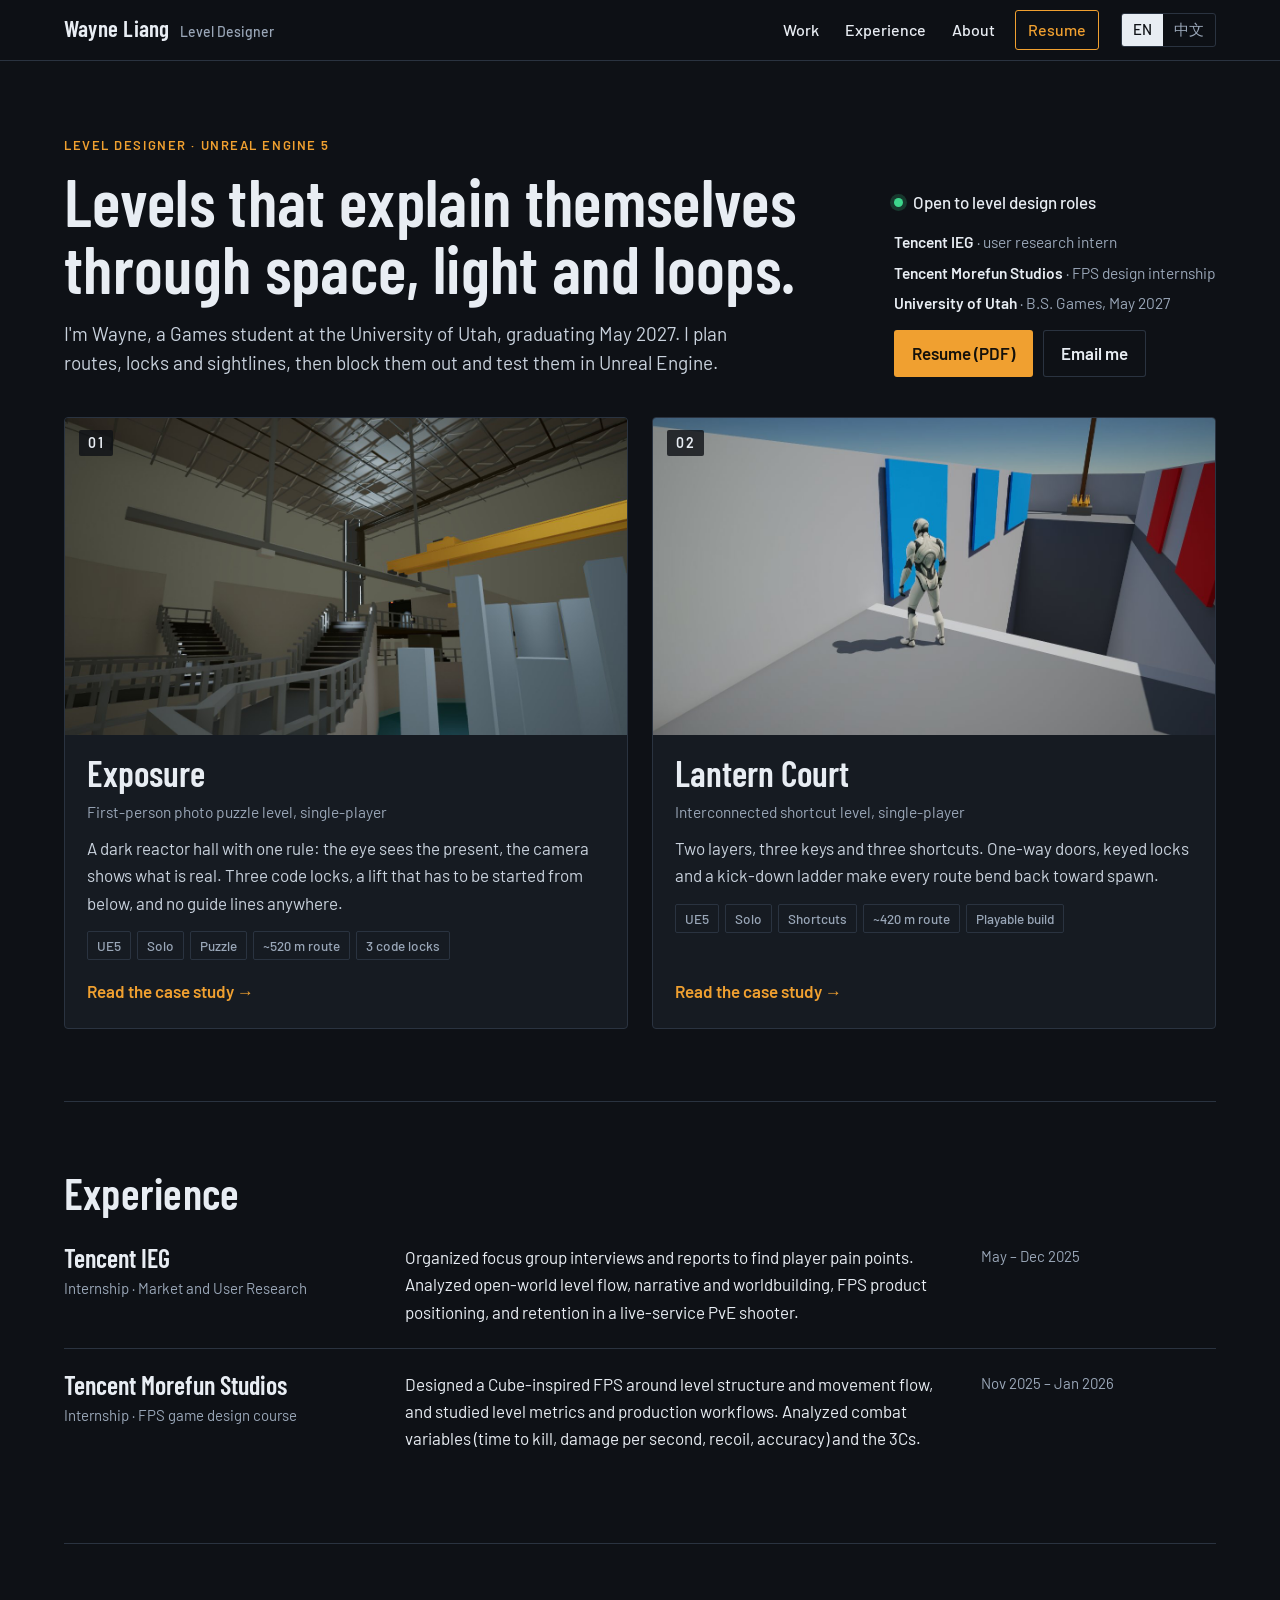
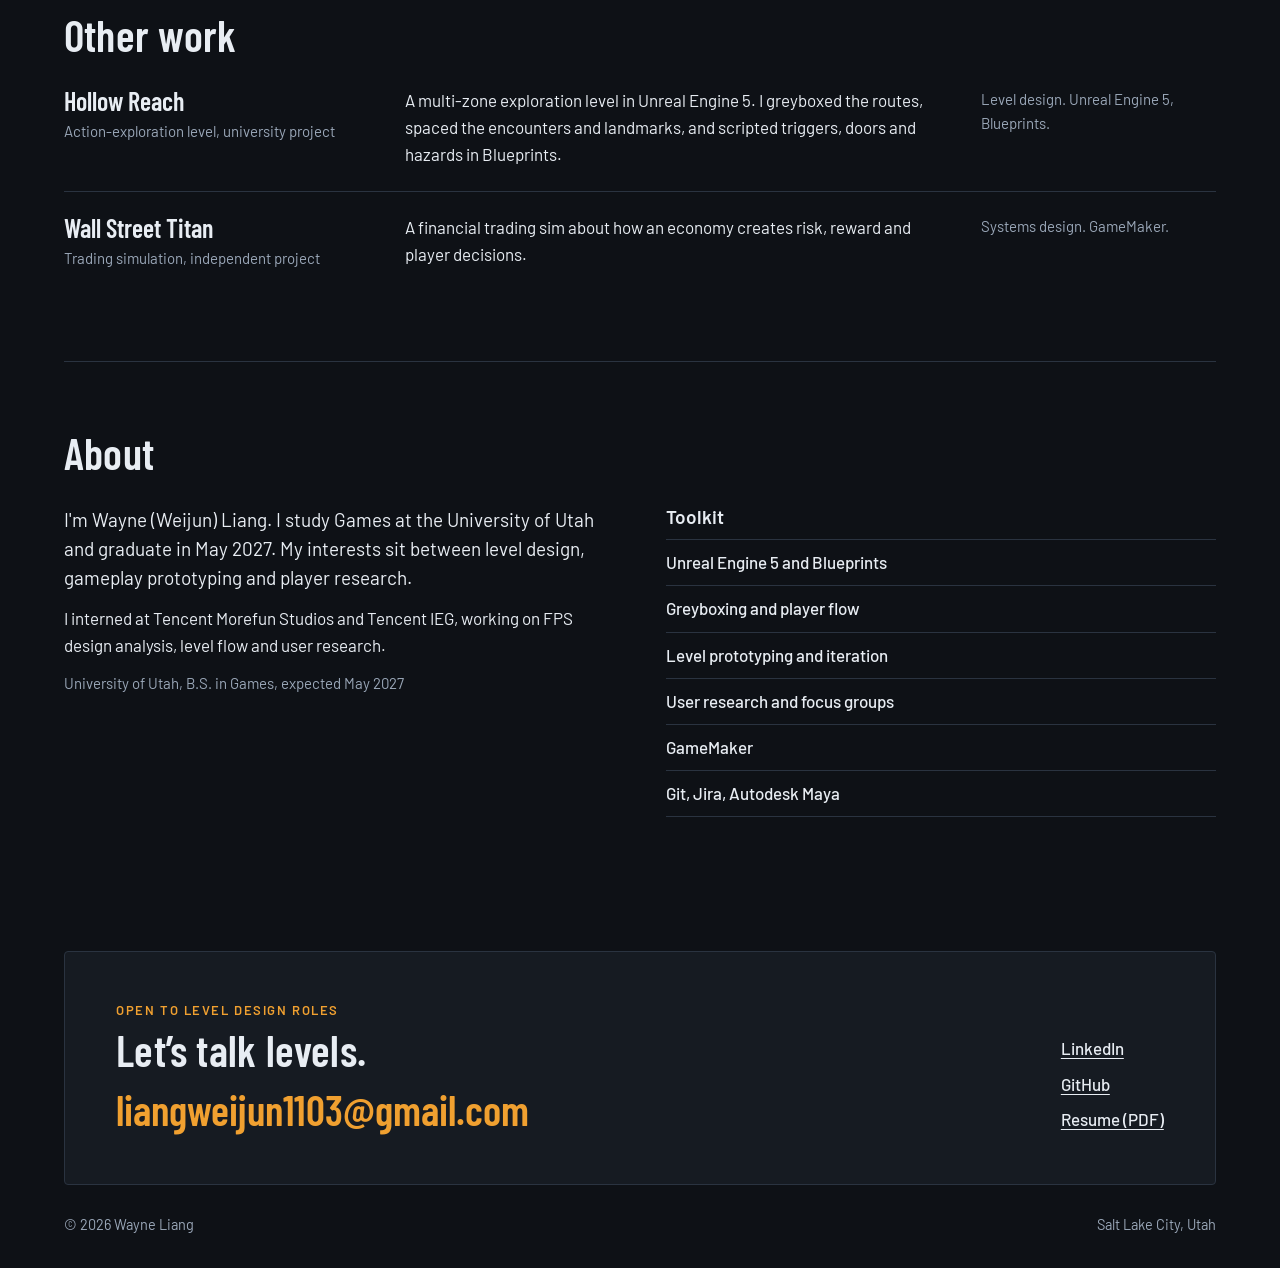
==== commit ce598799: "Redesign portfolio: homepage plus one case-study page per level Split the single long page into inde" ====
--- a/index.html
+++ b/index.html
@@ -4,987 +4,105 @@
 <meta charset="utf-8">
 <meta name="viewport" content="width=device-width,initial-scale=1">
 <title>Wayne Liang | Level Designer</title>
+<meta name="description" content="Wayne Liang, level designer. Two single-player levels in Unreal Engine 5, each with an interactive walkthrough, paper plans, iteration notes and metrics.">
 <meta property="og:type" content="website">
 <meta property="og:title" content="Wayne Liang | Level Designer">
-<meta property="og:description" content="Exposure, a first-person photo puzzle level, and Lantern Court, an interconnected shortcut level, in Unreal Engine 5, with the full design breakdown.">
+<meta property="og:description" content="Wayne Liang, level designer. Two single-player levels in Unreal Engine 5, each with an interactive walkthrough, paper plans, iteration notes and metrics.">
 <meta property="og:url" content="https://wayne1-l.github.io/portfolio/">
 <meta property="og:image" content="https://wayne1-l.github.io/portfolio/img/b8.jpg">
-<meta name="description" content="Wayne Liang, level designer. Exposure, a first-person photo puzzle level, and Lantern Court, an interconnected shortcut level, in Unreal Engine 5, with the full design breakdown.">
-<style>
-@font-face{font-family:"Barlow";font-weight:400;font-display:swap;src:url(fonts/barlow-latin-400-normal.woff2) format("woff2")}
-@font-face{font-family:"Barlow";font-weight:500;font-display:swap;src:url(fonts/barlow-latin-500-normal.woff2) format("woff2")}
-@font-face{font-family:"Barlow";font-weight:600;font-display:swap;src:url(fonts/barlow-latin-600-normal.woff2) format("woff2")}
-@font-face{font-family:"Barlow Condensed";font-weight:500;font-display:swap;src:url(fonts/barlow-condensed-latin-500-normal.woff2) format("woff2")}
-@font-face{font-family:"Barlow Condensed";font-weight:600;font-display:swap;src:url(fonts/barlow-condensed-latin-600-normal.woff2) format("woff2")}
-:root{
-  /* Layout idea: one left-aligned plan sheet. The level plan is the hero; everything around it stays quiet. */
-  --greybox:#E3E6E9;   /* page: a lit blockout wall */
-  --sheet:#F7F8F9;     /* drawing paper: the plan, panels */
-  --shade:#B9C7D8;     /* the lower layer, rules */
-  --ink:#152133;       /* text and walls */
-  --mute:#4C5B73;      /* secondary text */
-  --sky:#2458A6;       /* links and actions: the editor sky */
-  --lantern:#F0A030;   /* the goal lantern: current beat, focus */
-  --r1:#178F82; --r2:#D9582E; --r3:#7440BD;      /* route phases */
-  --gold:#B8881C; --redk:#B5362B; --bronze:#2F8573; /* the three lock and key pairs */
-  --display:"Barlow Condensed","Arial Narrow","PingFang SC","Hiragino Sans GB","Microsoft YaHei","Noto Sans CJK SC",sans-serif;
-  --body:"Barlow","Helvetica Neue",Arial,"PingFang SC","Hiragino Sans GB","Microsoft YaHei","Noto Sans CJK SC",sans-serif;
-}
-*{box-sizing:border-box}
-html{color-scheme:light;-webkit-text-size-adjust:100%}
-body{margin:0;background:var(--greybox);color:var(--ink);font:400 17px/1.55 var(--body)}
-img{max-width:100%;height:auto;display:block}
-[hidden]{display:none!important}
-html[data-lang="en"] [data-l="zh"],html[data-lang="zh"] [data-l="en"]{display:none!important}
-a{color:var(--sky);text-underline-offset:.2em;text-decoration-thickness:1px}
-a:hover{text-decoration-thickness:2px}
-button{font:inherit;color:inherit;cursor:pointer}
-:focus-visible{outline:3px solid var(--lantern);outline-offset:3px}
-h1,h2{font-family:var(--display);font-weight:600;line-height:1;margin:0;text-wrap:balance}
-h1{font-size:clamp(40px,4.6vw,60px);letter-spacing:-.01em}
-h2{font-size:clamp(31px,3.5vw,44px)}
-h3{font:600 19px/1.3 var(--body);margin:0;text-wrap:balance}
-html[data-lang="zh"] h1{font-size:clamp(34px,4vw,50px);line-height:1.15;letter-spacing:0}
-html[data-lang="zh"] h2{font-size:clamp(27px,3vw,36px);line-height:1.2}
-p{margin:0}
-.wrap{max-width:1240px;margin:0 auto;padding:0 clamp(18px,4vw,44px)}
-.mute{color:var(--mute)}
-.small{font-size:15px;line-height:1.5}
-
-/* top bar */
-.bar{display:flex;align-items:center;justify-content:space-between;gap:12px 24px;flex-wrap:wrap;padding:18px 0}
-.bar .name{font:600 22px/1 var(--display);color:var(--ink);text-decoration:none;letter-spacing:.01em}
-.bar nav{display:flex;gap:4px;margin-left:auto}
-.bar nav button{background:none;border:0;padding:8px 12px;font-weight:500;font-size:16px}
-.bar nav button:hover{text-decoration:underline;text-underline-offset:.25em}
-.lang{display:flex;border:1px solid var(--ink)}
-.lang button{background:none;border:0;padding:6px 12px;font-weight:500;font-size:15px;line-height:1.3}
-.lang button[aria-pressed="true"]{background:var(--ink);color:var(--sheet)}
-
-/* hero */
-.hero{display:grid;grid-template-columns:minmax(0,5fr) minmax(0,7fr);gap:22px clamp(24px,3.6vw,48px);align-items:center;padding:clamp(8px,1.4vw,18px) 0 clamp(28px,3.6vw,44px)}
-.hero-text{display:flex;flex-direction:column;gap:14px}
-.hero-media{margin:0;border:1px solid var(--ink);background:var(--ink)}
-.hero-media img,.hero-media video{display:block;width:100%;aspect-ratio:16/9;object-fit:cover}
-.hero-media figcaption{display:flex;flex-wrap:wrap;justify-content:space-between;align-items:center;gap:4px 16px;padding:9px 14px;color:#d3dbe6;font-size:15px}
-.hero-media figcaption button{background:none;border:0;padding:2px 0;color:var(--lantern);font-weight:500;text-decoration:underline;text-underline-offset:.22em}
-.did{margin:10px 0 0;padding-left:1.15em;display:flex;flex-direction:column;gap:4px}
-.role{font-weight:500;color:var(--mute)}
-.lede{font-size:18px;line-height:1.5;max-width:30em}
-.hero-links{display:flex;flex-wrap:wrap;gap:8px 22px;font-weight:500}
-.open{display:inline-flex;align-items:center;gap:9px;font-weight:500}
-.open::before{content:"";width:10px;height:10px;border-radius:50%;background:var(--lantern);box-shadow:0 0 0 3px #f0a03040}
-
-/* walkthrough viewer: the plan on the left, the current beat on the right */
-.walk{padding:0 0 clamp(40px,6vw,72px)}
-.walk-head{margin-bottom:16px}
-.walk-head p{color:var(--mute);max-width:44em;margin-top:8px}
-.viewer{display:grid;grid-template-columns:minmax(0,7fr) minmax(0,5fr);grid-template-rows:auto auto 1fr;grid-template-areas:"tabs tabs" "plan beats" "key beats";background:var(--sheet);border:1px solid var(--ink)}
-.tabs{grid-area:tabs;display:grid;grid-template-columns:repeat(8,minmax(0,1fr));border-bottom:1px solid var(--ink)}
-.tabs button{background:none;border:0;border-right:1px solid var(--ink);padding:10px 10px 9px;text-align:left;display:flex;flex-direction:column;gap:2px;min-height:58px;font-size:15px;line-height:1.25}
-.tabs button:last-child{border-right:0}
-.tabs button b{font:600 20px/1 var(--display)}
-.tabs button:hover{background:#fff}
-.tabs button[aria-selected="true"]{background:var(--lantern)}
-.tabs .p1{box-shadow:inset 0 4px 0 var(--r1)} .tabs .p2{box-shadow:inset 0 4px 0 var(--r2)} .tabs .p3{box-shadow:inset 0 4px 0 var(--r3)}
-.sheet{grid-area:plan;border-right:1px solid var(--ink);padding:8px 8px 0}
-.key{grid-area:key;border-right:1px solid var(--ink);padding:6px 20px 20px;display:flex;flex-direction:column;gap:10px}
-.key strong{font:600 22px/1 var(--display);letter-spacing:.01em}
-.key .hint{font-size:15px;color:var(--mute);margin-top:4px}
-.legend{display:grid;grid-auto-flow:column;grid-template-rows:repeat(3,auto);justify-content:start;gap:6px 36px;margin:0;padding:0;list-style:none;font-size:14.5px;line-height:1.4;color:var(--mute)}
-.legend li{display:flex;align-items:center;gap:8px}
-.legend svg{flex:none}
-.plan{display:block;width:100%;height:auto}
-.plan .l{fill:var(--shade)}
-.plan .u{fill:var(--sheet)}
-.plan .s{fill:#DCE3EC;stroke:var(--shade);stroke-width:.6}
-.plan .w{fill:var(--ink);stroke:var(--ink);stroke-width:.9}
-.plan .rt{fill:none;stroke-width:3.2;stroke-linecap:round;stroke-linejoin:round;transition:opacity .2s}
-.plan .r1{stroke:var(--r1)} .plan .r2{stroke:var(--r2)} .plan .r3{stroke:var(--r3)}
-.plan .dash{stroke-dasharray:.1 6.5}
-.plan[data-phase="1"] .rt:not(.r1),.plan[data-phase="2"] .rt:not(.r2),.plan[data-phase="3"] .rt:not(.r3){opacity:.18}
-.plan .g{stroke:#fff;stroke-width:1.2;transform-box:fill-box;transform-origin:center}
-.plan .ow{fill:#fff;stroke:var(--ink);stroke-width:2.2}
-.plan .gold{fill:var(--gold)} .plan .red{fill:var(--redk)} .plan .bronze{fill:var(--bronze)}
-.plan .cp{fill:#fff;stroke:var(--ink);stroke-width:1.8}
-.plan .goal{fill:var(--lantern);stroke:var(--ink);stroke-width:1}
-.plan .bm{cursor:pointer;transform-box:fill-box;transform-origin:center;transition:transform .15s}
-.plan .bm circle{fill:var(--ink);stroke:#fff;stroke-width:2}
-.plan .bm text{fill:#fff;font:600 17px var(--body);text-anchor:middle;pointer-events:none}
-.plan .bm:hover circle{stroke:var(--lantern);stroke-width:3}
-.plan .bm.on circle{fill:var(--lantern);stroke:var(--ink);stroke-width:2.5}
-.plan .bm.on text{fill:var(--ink)}
-.plan .bm:focus-visible{outline:none}
-.plan .bm:focus-visible circle{stroke:var(--lantern);stroke-width:4}
-.plan .scale path{stroke:var(--ink);stroke-width:2;fill:none}
-.plan .scale text{font:500 16px var(--body);fill:var(--ink);text-anchor:middle}
-.plan .scale .north{stroke-width:2;stroke-linecap:round;stroke-linejoin:round}
-.beats{grid-area:beats;display:flex;min-width:0}
-.beat{display:flex;flex-direction:column;width:100%;min-width:0}
-.beat figure{margin:0;background:var(--ink)}
-.beat img{width:100%;aspect-ratio:16/9;object-fit:cover}
-.beat figcaption{color:#d3dbe6;font-size:14px;line-height:1.4;padding:8px 16px 10px}
-.beat-text{padding:clamp(16px,2vw,24px) clamp(16px,2.2vw,26px) clamp(18px,2.2vw,26px);display:flex;flex-direction:column;gap:10px;flex:1}
-.beat-text .count{font-weight:500;color:var(--mute);font-size:15px}
-.beat-text h3{font:600 clamp(25px,2.4vw,31px)/1.08 var(--display)}
-html[data-lang="zh"] .beat-text h3{font-size:clamp(21px,2vw,26px);line-height:1.25}
-.pager{display:flex;gap:10px;margin-top:auto;padding-top:10px}
-.pager button{background:var(--ink);color:var(--sheet);border:0;padding:10px 18px;font-weight:500}
-.pager button:hover{background:var(--sky)}
-.pager button:disabled{background:none;color:var(--mute);box-shadow:inset 0 0 0 1px var(--shade);cursor:default}
-
-/* level list */
-.levels{padding-top:clamp(22px,3vw,34px);padding-bottom:clamp(26px,3.4vw,40px)}
-.lv{list-style:none;margin:0;padding:0;display:flex;flex-direction:column;gap:14px}
-.lv>li{display:grid;grid-template-columns:minmax(0,1fr) minmax(0,260px);gap:14px 36px;align-items:start;background:var(--sheet);border:1px solid var(--ink);padding:18px 20px}
-.lv h3{font:600 30px/1 var(--display)}
-.lv .kind{color:var(--mute);font-size:15px;margin:3px 0 8px}
-.cta{display:flex;flex-wrap:wrap;gap:10px;margin-top:12px}
-.btn{display:inline-block;background:var(--ink);color:var(--sheet);padding:9px 16px;font-weight:500;text-decoration:none}
-.btn:hover{background:var(--sky)}
-.btn.alt{background:none;color:var(--ink);box-shadow:inset 0 0 0 1px var(--ink)}
-.btn.alt:hover{background:#fff}
-.beat video{display:block;width:100%;aspect-ratio:16/9;object-fit:cover;background:var(--ink)}
-.jump{display:flex;flex-wrap:wrap;gap:2px 18px;margin-top:8px;font-size:15.5px}
-.jump button{background:none;border:0;padding:5px 0;color:var(--sky);font-weight:500;text-decoration:underline;text-underline-offset:.22em;text-decoration-thickness:1px}
-.jump button:hover{text-decoration-thickness:2px}
-.lv dl{margin:0;display:grid;gap:6px}
-.lv dt{font-size:14px;color:var(--mute);font-weight:500}
-.lv dd{margin:0;font-weight:500;line-height:1.35}
-.sub,.walk{scroll-margin-top:16px}
-
-/* sections */
-section.block{padding:clamp(36px,5vw,64px) 0;border-top:1px solid var(--ink)}
-.block>h2{margin-bottom:clamp(18px,2.4vw,28px)}
-.facts{display:grid;grid-template-columns:repeat(4,minmax(0,1fr));gap:0;margin:0;border:1px solid var(--ink);background:var(--sheet)}
-.facts div{padding:14px 16px;border-right:1px solid var(--shade);border-bottom:1px solid var(--shade)}
-.facts dt{font-size:14px;color:var(--mute);font-weight:500}
-.facts dd{margin:2px 0 0;font-weight:500;line-height:1.4}
-.plan .lb{font:600 22px var(--body);fill:var(--ink);paint-order:stroke;stroke:var(--sheet);stroke-width:6px;stroke-linejoin:round}
-.plan.ba .rec{fill:none;stroke:var(--r2);stroke-width:4.5;stroke-linecap:round;stroke-linejoin:round}
-.plan.ba .rec.ok{stroke:var(--r1);stroke-width:22;opacity:.35}
-.plan.ba .x{stroke:var(--redk);stroke-width:3.5;stroke-linecap:round;fill:none}
-.plan.ba .sight{stroke:var(--lantern);stroke-width:3.5;stroke-dasharray:8 6;fill:none}
-.plan.ba .eye{fill:var(--ink);stroke:var(--sheet);stroke-width:2}
-.plan.ba .pole{fill:var(--lantern);stroke:var(--ink);stroke-width:2}
-.plan.sec .cut{fill:var(--ink)}
-.plan.sec .lb{font:500 13px var(--body);stroke-width:3px}
-.plan.sec .lb.inv{fill:var(--sheet);stroke:none}
-.plan.sec .lad{stroke:var(--r1);stroke-width:2;fill:none}
-.plan.sec .dim{stroke:var(--ink);stroke-width:1.2;fill:none}
-.plan.sec .dim.dash{stroke-dasharray:4 3}
-.plan.sec .sight{stroke:var(--lantern);stroke-width:2.5;stroke-dasharray:6 4;fill:none}
-.plan.sec .eye{fill:var(--ink);stroke:var(--sheet);stroke-width:1.5}
-.plan.sec .x{stroke:var(--redk);stroke-width:2.5;stroke-linecap:round;fill:none}
-.plan.sec .g{stroke:var(--sheet);stroke-width:1}
-.views{display:grid;grid-template-columns:minmax(0,7fr) minmax(0,5fr);gap:20px 16px;margin-top:18px;align-items:start}
-.views figure{margin:0}
-.views img,.views .plan{border:1px solid var(--ink);background:var(--sheet);width:100%}
-.views figcaption{font-size:14.5px;line-height:1.45;color:var(--mute);padding-top:6px}
-img.zoomable{cursor:zoom-in}
-dialog.zoom{border:0;padding:0;background:none;max-width:96vw;max-height:94vh}
-dialog.zoom::backdrop{background:#152133e6}
-dialog.zoom img{display:block;max-width:96vw;max-height:94vh;width:auto;height:auto;background:#fff;cursor:zoom-out}
-.paper{display:grid;grid-template-columns:repeat(2,minmax(0,1fr));gap:20px 16px;margin-top:18px;align-items:start}
-.paper figure,.ba figure{margin:0}
-.paper img,.paper .plan,.ba .plan{border:1px solid var(--ink);background:var(--sheet);width:100%}
-.paper img{background:#fff}
-.paper figcaption,.ba figcaption{font-size:14.5px;line-height:1.45;color:var(--mute);padding-top:6px}
-.paper .notes h4{font:600 18px/1.3 var(--body);margin:0 0 8px}
-.paper .notes ul{margin:0;padding-left:1.2em;display:flex;flex-direction:column;gap:6px}
-.ba{display:grid;grid-template-columns:repeat(4,minmax(0,1fr));gap:16px;margin-top:20px}
-.ba figcaption b{color:var(--ink);font-weight:600}
-.sub{margin-top:clamp(32px,4.4vw,52px)}
-.sub>h3,.h3d{font:600 clamp(24px,2.4vw,30px)/1.1 var(--display);margin-bottom:14px}
-html[data-lang="zh"] .sub>h3,html[data-lang="zh"] .h3d{font-size:clamp(21px,2vw,25px);line-height:1.3}
-.stack .h3d{margin-bottom:2px}
-.stack p+.h3d{margin-top:14px}
-.goals{display:grid;grid-template-columns:repeat(3,minmax(0,1fr));gap:clamp(18px,2.6vw,36px);margin:0;padding:0;list-style:none;counter-reset:g}
-.goals li{counter-increment:g;display:flex;flex-direction:column;gap:6px;border-top:3px solid var(--ink);padding-top:12px}
-.goals h4{font:600 18px/1.3 var(--body);margin:0}
-.goals p{color:var(--mute)}
-.intro{max-width:46em}
-.audit{margin:18px 0 0;padding:0;list-style:none;border:1px solid var(--ink);background:var(--sheet)}
-.audit li{display:grid;grid-template-columns:minmax(0,5fr) minmax(0,2fr) minmax(0,7fr);gap:6px 24px;padding:14px 16px;border-bottom:1px solid var(--shade)}
-.audit li:last-child{border-bottom:0}
-.audit .head{font-size:14px;font-weight:500;color:var(--mute);padding-top:10px;padding-bottom:10px;border-bottom:1px solid var(--ink)}
-.audit .rule{font-weight:500}
-.audit .fix{font-weight:500}
-.kept{margin-top:16px;border-left:5px solid var(--lantern);background:var(--sheet);padding:14px 18px;max-width:46em}
-.figs{display:grid;grid-template-columns:repeat(2,minmax(0,1fr));gap:16px;margin-top:20px}
-.figs figure{margin:0}
-.figs img{width:100%;border:1px solid var(--ink)}
-.figs figcaption{font-size:14.5px;color:var(--mute);padding-top:6px}
-.figs .wide{grid-column:1/-1}
-.two{display:grid;grid-template-columns:minmax(0,1fr) minmax(0,1fr);gap:clamp(24px,4vw,56px)}
-table.metrics{border-collapse:collapse;width:100%;background:var(--sheet);border:1px solid var(--ink);font-variant-numeric:tabular-nums}
-.metrics th,.metrics td{text-align:left;padding:9px 14px;border-bottom:1px solid var(--shade);vertical-align:top;font-size:16px}
-.metrics th{font-weight:400;color:var(--mute);width:46%}
-.metrics td{font-weight:500}
-.metrics tr:last-child th,.metrics tr:last-child td{border-bottom:0}
-.next{margin:0;padding-left:1.2em;display:flex;flex-direction:column;gap:6px;max-width:40em}
-.stack{display:flex;flex-direction:column;gap:12px}
-
-/* more work */
-.works{margin:0;padding:0;list-style:none}
-.works li{display:grid;grid-template-columns:minmax(0,4fr) minmax(0,7fr) minmax(0,3fr);gap:8px 28px;padding:20px 0;border-top:1px solid var(--shade)}
-.works li:first-child{border-top:0;padding-top:0}
-.works h3{font:600 26px/1.05 var(--display)}
-.works .kind{color:var(--mute);font-size:15px;margin-top:4px}
-.works .meta{font-size:15px;color:var(--mute)}
-
-/* about */
-.about p+p{margin-top:12px}
-.about .lead{font-size:19px;line-height:1.5}
-.kit{margin:8px 0 0;padding:0;list-style:none;border-top:1px solid var(--ink)}
-.kit li{padding:8px 0;border-bottom:1px solid var(--shade);font-weight:500}
-.edu{margin-top:18px}
-
-/* contact */
-.contact{background:var(--ink);color:var(--sheet);padding:clamp(28px,4vw,52px);display:grid;grid-template-columns:minmax(0,1fr) auto;gap:20px 40px;align-items:end;margin-bottom:28px}
-.contact h2{color:var(--sheet)}
-.contact .mail{font:600 clamp(24px,3.4vw,42px)/1.1 var(--display);color:var(--lantern);text-decoration:none;overflow-wrap:anywhere;display:inline-block;margin-top:14px}
-.contact .mail:hover{text-decoration:underline}
-.contact ul{margin:0;padding:0;list-style:none;display:flex;flex-direction:column;gap:8px}
-.contact ul a{color:var(--sheet);font-weight:500}
-footer{padding:0 0 32px;font-size:14.5px;color:var(--mute);display:flex;justify-content:space-between;gap:16px;flex-wrap:wrap}
-
-/* level styles: Exposure */
-.walk.w2{border-top:1px solid var(--ink);padding-top:clamp(36px,5vw,64px)}
-.plan .f0{fill:var(--shade);stroke:var(--mute);stroke-width:.9;stroke-dasharray:3 2.5}
-.plan .f1{fill:#E6EAEE;stroke:var(--ink);stroke-width:1.1;stroke-linejoin:round}
-.plan .f2{fill:#CFD8E2;stroke:var(--ink);stroke-width:1.1;stroke-linejoin:round}
-.plan .st{fill:#DCE3EC;stroke:#8FA0B6;stroke-width:.5}
-.plan .water{fill:#9CCBD0}
-.plan .col{fill:#fff;stroke:var(--ink);stroke-width:.9}
-.plan .rest{fill:var(--lantern);stroke:var(--ink);stroke-width:1.4}
-.plan .lock{fill:var(--ink)}
-.plan .lead{stroke:var(--ink);stroke-width:1;fill:none}
-.figs figcaption b{color:var(--ink);font-weight:600}
-.paper .notes .later{margin-top:18px}
-.paper .notes p{color:var(--mute)}
-
-@media (max-width:920px){
-  .hero{grid-template-columns:minmax(0,1fr);align-items:start}
-  .lv>li{grid-template-columns:minmax(0,1fr)}
-  .lv>li>dl{grid-template-columns:repeat(4,minmax(0,1fr))}
-  .viewer{grid-template-columns:minmax(0,1fr);grid-template-rows:auto;grid-template-areas:"tabs" "plan" "beats" "key"}
-  .tabs{grid-template-columns:repeat(4,minmax(0,1fr))}
-  .tabs button{border-bottom:1px solid var(--ink)}
-  .tabs button:nth-child(4n){border-right:0}
-  .tabs button:nth-child(n+5){border-bottom:0}
-  .sheet{border-right:0;border-bottom:1px solid var(--ink);padding:6px 6px 2px}
-  .key{border-right:0;border-top:1px solid var(--ink);padding:16px}
-  .facts{grid-template-columns:repeat(2,minmax(0,1fr))}
-  .goals{grid-template-columns:minmax(0,1fr)}
-  .audit li{grid-template-columns:minmax(0,1fr)}
-  .audit .head{display:none}
-  .audit .rule{color:var(--mute);font-size:15px}
-  .two{grid-template-columns:minmax(0,1fr)}
-  .views{grid-template-columns:minmax(0,1fr)}
-  .ba{grid-template-columns:repeat(2,minmax(0,1fr))}
-  .works li{grid-template-columns:minmax(0,1fr)}
-  .contact{grid-template-columns:minmax(0,1fr);align-items:start}
-}
-@media (max-width:700px){
-  /* small plan: only the current beat keeps its number */
-  .plan .bm{transform:scale(.5)}
-  .plan .bm text{display:none}
-  .plan .bm.on{transform:scale(1.55)}
-  .plan .bm.on text{display:block}
-  .plan .g{transform:scale(1.5)}
-  .plan .rt{stroke-width:4.4}
-  .plan .w{stroke-width:1.6}
-  .plan .scale text{font-size:20px}
-  .plan .lb{font-size:30px}
-}
-@media (max-width:520px){
-  body{font-size:16px}
-  .bar nav{order:3;width:100%;margin-left:-12px}
-  .tabs button{font-size:14px;padding:9px 8px 8px}
-  .lv>li>dl{grid-template-columns:repeat(2,minmax(0,1fr))}
-  .legend{grid-auto-flow:row;grid-template-rows:none;grid-template-columns:minmax(0,1fr)}
-  .facts{grid-template-columns:minmax(0,1fr)}
-  .figs{grid-template-columns:minmax(0,1fr)}
-  .paper{grid-template-columns:minmax(0,1fr)}
-  .lede,.about .lead{font-size:17.5px}
-}
-@media (prefers-reduced-motion:reduce){*{transition:none!important;scroll-behavior:auto!important}}
-</style>
+<meta name="twitter:card" content="summary_large_image">
+<meta name="theme-color" content="#0E1116">
+<link rel="icon" href="data:image/svg+xml,%3Csvg xmlns='http://www.w3.org/2000/svg' viewBox='0 0 32 32'%3E%3Crect width='32' height='32' rx='4' fill='%230E1116'/%3E%3Ccircle cx='16' cy='16' r='7' fill='%23F0A030'/%3E%3C/svg%3E">
+<link rel="preload" href="fonts/barlow-condensed-latin-600-normal.woff2" as="font" type="font/woff2" crossorigin>
+<link rel="stylesheet" href="assets/site.css">
 </head>
 <body>
-<div class="wrap">
-
+<div class="bar-outer"><div class="wrap">
 <header class="bar">
-  <a class="name" href="#" id="home-link">Wayne Liang</a>
-  <nav aria-label="Sections">
-    <button type="button" data-go="work"><span data-l="en">Work</span><span data-l="zh" lang="zh-CN">作品</span></button>
-    <button type="button" data-go="about"><span data-l="en">About</span><span data-l="zh" lang="zh-CN">关于</span></button>
-    <button type="button" data-go="contact"><span data-l="en">Contact</span><span data-l="zh" lang="zh-CN">联系</span></button>
+  <a class="name" href="index.html"><b>Wayne Liang</b><span><span data-l="en">Level Designer</span><span data-l="zh" lang="zh-CN">关卡设计师</span></span></a>
+  <nav aria-label="Site">
+    <a href="#work" data-go="work"><span data-l="en">Work</span><span data-l="zh" lang="zh-CN">作品</span></a>
+    <a href="#experience" data-go="experience"><span data-l="en">Experience</span><span data-l="zh" lang="zh-CN">经历</span></a>
+    <a href="#about" data-go="about"><span data-l="en">About</span><span data-l="zh" lang="zh-CN">关于</span></a>
+    <a class="resume" href="Wayne_Liang_Resume.pdf"><span data-l="en">Resume</span><span data-l="zh" lang="zh-CN">简历</span></a>
   </nav>
   <div class="lang" role="group" aria-label="Language">
     <button type="button" id="lang-en" data-setlang="en" aria-pressed="true">EN</button>
     <button type="button" id="lang-zh" data-setlang="zh" aria-pressed="false" lang="zh-CN">中文</button>
   </div>
 </header>
-
+</div></div>
+<div class="wrap">
 <main>
 <section class="hero" aria-labelledby="hero-h">
-  <div class="hero-text">
-    <p class="role"><span data-l="en">Level designer</span><span data-l="zh" lang="zh-CN">关卡设计师</span></p>
-    <h1 id="hero-h"><span data-l="en">Turning spaces into decisions.</span><span data-l="zh" lang="zh-CN">把空间变成选择。</span></h1>
+  <div>
+    <p class="label acc"><span data-l="en">Level designer · Unreal Engine 5</span><span data-l="zh" lang="zh-CN">关卡设计师 · Unreal Engine 5</span></p>
+    <h1 id="hero-h"><span data-l="en">Levels that explain themselves through space, light and loops.</span><span data-l="zh" lang="zh-CN">让关卡自己说话：靠空间、光和回环带路。</span></h1>
     <p class="lede" data-l="en">I'm Wayne, a Games student at the University of Utah, graduating May 2027. I plan routes, locks and sightlines, then block them out and test them in Unreal Engine.</p>
     <p class="lede" data-l="zh" lang="zh-CN">我是 Wayne Liang，犹他大学游戏专业在读，2027 年 5 月毕业。我先规划路线、门锁和视线，再到 Unreal Engine 里搭灰盒、做测试。</p>
+  </div>
+  <div class="hero-side">
     <p class="open"><span data-l="en">Open to level design roles</span><span data-l="zh" lang="zh-CN">正在找关卡设计方向的工作</span></p>
-    <p class="hero-links">
-      <a href="mailto:liangweijun1103@gmail.com">liangweijun1103@gmail.com</a>
-      <a href="https://www.linkedin.com/in/weijun-liang-2b437a2a6/">LinkedIn</a>
-      <a href="Wayne_Liang_Resume.pdf"><span data-l="en">Resume (PDF)</span><span data-l="zh" lang="zh-CN">简历（PDF）</span></a>
+    <ul class="creds">
+      <li><span data-l="en"><b>Tencent IEG</b> · user research intern</span><span data-l="zh" lang="zh-CN"><b>腾讯 IEG</b> · 用户研究实习</span></li>
+      <li><span data-l="en"><b>Tencent Morefun Studios</b> · FPS design internship</span><span data-l="zh" lang="zh-CN"><b>腾讯魔方工作室群</b> · FPS 设计实习</span></li>
+      <li><span data-l="en"><b>University of Utah</b> · B.S. Games, May 2027</span><span data-l="zh" lang="zh-CN"><b>犹他大学</b> · 游戏专业，2027 年 5 月毕业</span></li>
+    </ul>
+    <p class="hero-cta">
+      <a class="btn" href="Wayne_Liang_Resume.pdf"><span data-l="en">Resume (PDF)</span><span data-l="zh" lang="zh-CN">简历（PDF）</span></a>
+      <a class="btn alt" href="mailto:liangweijun1103@gmail.com"><span data-l="en">Email me</span><span data-l="zh" lang="zh-CN">发邮件</span></a>
     </p>
   </div>
-  <figure class="hero-media">
-    <img src="img/b8.jpg" width="1221" height="688" alt="Gameplay from Lantern Court: the player crosses a pit along blue and red wall-run panels toward the goal.">
-    <figcaption><span><span data-l="en">Lantern Court: the final wall-run to the goal</span><span data-l="zh" lang="zh-CN">《灯笼院》：通向终点的最后一段附墙路线</span></span>
-      <button type="button" data-go="photo01"><span data-l="en">See the walkthrough</span><span data-l="zh" lang="zh-CN">看八步走查</span></button></figcaption>
-  </figure>
 </section>
 
-<section class="block levels" id="work" aria-labelledby="levels-h">
-  <h2 id="levels-h"><span data-l="en">Level design</span><span data-l="zh" lang="zh-CN">关卡设计</span></h2>
-  <ul class="lv">
+<section id="work" aria-label="Selected levels" class="sub">
+<div class="cards">
+  <a class="card" href="exposure.html">
+    <figure><img src="img/pt/hall.jpg" width="1280" height="720" alt="The reactor hall in Exposure: stairs and raised walkways around a pond, a yellow crane overhead."><span class="num">01</span></figure>
+    <div class="card-body">
+      <h3><span data-l="en">Exposure</span><span data-l="zh" lang="zh-CN">曝光</span></h3>
+      <p class="kind"><span data-l="en">First-person photo puzzle level, single-player</span><span data-l="zh" lang="zh-CN">第一人称拍照解谜关卡，单人</span></p>
+      <p class="pitch" data-l="en">A dark reactor hall with one rule: the eye sees the present, the camera shows what is real. Three code locks, a lift that has to be started from below, and no guide lines anywhere.</p>
+      <p class="pitch" data-l="zh" lang="zh-CN">一座昏暗的核电站厂房，全关只有一条规则：肉眼看到的是现在，相机拍到的才是真的。三道密码门，一部要先从地下启用的电梯，全程没有一条引导线。</p>
+      <ul class="tags"><li><span data-l="en">UE5</span><span data-l="zh" lang="zh-CN">UE5</span></li><li><span data-l="en">Solo</span><span data-l="zh" lang="zh-CN">独立</span></li><li><span data-l="en">Puzzle</span><span data-l="zh" lang="zh-CN">解谜</span></li><li><span data-l="en">~520 m route</span><span data-l="zh" lang="zh-CN">主线约 520 米</span></li><li><span data-l="en">3 code locks</span><span data-l="zh" lang="zh-CN">3 道密码门</span></li></ul>
+      <span class="go arrow"><span data-l="en">Read the case study </span><span data-l="zh" lang="zh-CN">看完整拆解 </span></span>
+    </div>
+  </a>
+  <a class="card" href="lantern-court.html">
+    <figure><img src="img/b8.jpg" width="1280" height="720" alt="Gameplay from Lantern Court: the player crosses a pit along blue and red wall-run panels toward the goal." data-clip="media/hero.mp4"><span class="num">02</span></figure>
+    <div class="card-body">
+      <h3><span data-l="en">Lantern Court</span><span data-l="zh" lang="zh-CN">灯笼院</span></h3>
+      <p class="kind"><span data-l="en">Interconnected shortcut level, single-player</span><span data-l="zh" lang="zh-CN">单人箱庭关卡，以捷径回环为核心</span></p>
+      <p class="pitch" data-l="en">Two layers, three keys and three shortcuts. One-way doors, keyed locks and a kick-down ladder make every route bend back toward spawn.</p>
+      <p class="pitch" data-l="zh" lang="zh-CN">上下两层、三把钥匙、三条捷径。单向门、带锁的门和一架可以踹下的梯子，让每条路线最后都绕回出生点。</p>
+      <ul class="tags"><li><span data-l="en">UE5</span><span data-l="zh" lang="zh-CN">UE5</span></li><li><span data-l="en">Solo</span><span data-l="zh" lang="zh-CN">独立</span></li><li><span data-l="en">Shortcuts</span><span data-l="zh" lang="zh-CN">捷径回环</span></li><li><span data-l="en">~420 m route</span><span data-l="zh" lang="zh-CN">主线约 420 米</span></li><li><span data-l="en">Playable build</span><span data-l="zh" lang="zh-CN">可下载试玩</span></li></ul>
+      <span class="go arrow"><span data-l="en">Read the case study </span><span data-l="zh" lang="zh-CN">看完整拆解 </span></span>
+    </div>
+  </a>
+</div>
+</section>
+<section class="block" id="experience" aria-labelledby="exp-h">
+  <h2 id="exp-h"><span data-l="en">Experience</span><span data-l="zh" lang="zh-CN">经历</span></h2>
+  <ul class="rows">
     <li>
+      <div><h3><span data-l="en">Tencent IEG</span><span data-l="zh" lang="zh-CN">腾讯 IEG</span></h3><p class="kind"><span data-l="en">Internship · Market and User Research</span><span data-l="zh" lang="zh-CN">实习 · 市场与用户研究部</span></p></div>
       <div>
-        <h3><span data-l="en">Exposure</span><span data-l="zh" lang="zh-CN">曝光</span></h3>
-        <p class="kind"><span data-l="en">First-person photo puzzle level, single-player</span><span data-l="zh" lang="zh-CN">第一人称拍照解谜关卡，单人</span></p>
-        <p data-l="en">A dark reactor hall with one rule: the eye sees the present, the camera shows what is real. Three code locks, a lift that has to be started from below, and no guide lines anywhere.</p>
-        <p data-l="zh" lang="zh-CN">一座昏暗的核电站厂房，全关只有一条规则：肉眼看到的是现在，相机拍到的才是真的。三道密码门，一部要先从地下启用的电梯，全程没有一条引导线。</p>
-        <ul class="did" data-l="en">
-          <li>Drew the whole layout by hand, then directed the blockout in Unreal Engine 5.</li>
-          <li>Designed the camera rule and three code puzzles whose clues sit in the space, not in a menu.</li>
-          <li>Cut 268 lights to 54 and removed every floor line. Light, a glowing landmark and contrast carry the route.</li>
-        </ul>
-        <ul class="did" data-l="zh" lang="zh-CN">
-          <li>手绘整张布局，再主导 Unreal Engine 5 里的灰盒搭建。</li>
-          <li>设计了相机规则和三道密码谜题，线索都放在空间里，不放在界面上。</li>
-          <li>把 268 盏灯减到 54 盏，删掉所有地面引导线，只靠灯光、发光的地标和空间对比带路。</li>
-        </ul>
-        <p class="jump">
-          <button type="button" data-go="pt"><span data-l="en">Walkthrough</span><span data-l="zh" lang="zh-CN">八步走查</span></button>
-          <button type="button" data-go="pt-goals"><span data-l="en">Design goals</span><span data-l="zh" lang="zh-CN">设计目标</span></button>
-          <button type="button" data-go="pt-paper"><span data-l="en">Paper plans</span><span data-l="zh" lang="zh-CN">手绘纸图</span></button>
-          <button type="button" data-go="pt-audit"><span data-l="en">Iteration</span><span data-l="zh" lang="zh-CN">迭代</span></button>
-          <button type="button" data-go="pt-metrics"><span data-l="en">Metrics</span><span data-l="zh" lang="zh-CN">尺度</span></button>
-        </p>
+        <p data-l="en">Organized focus group interviews and reports to find player pain points. Analyzed open-world level flow, narrative and worldbuilding, FPS product positioning, and retention in a live-service PvE shooter.</p><p data-l="zh" lang="zh-CN">组织焦点小组访谈并撰写报告，找出玩家痛点；分析开放世界的关卡动线、叙事与世界观、FPS 产品定位，以及一款长线运营 PvE 射击游戏的留存。</p>
       </div>
-      <dl>
-        <div><dt><span data-l="en">Role</span><span data-l="zh" lang="zh-CN">角色</span></dt><dd><span data-l="en">Level design, solo</span><span data-l="zh" lang="zh-CN">关卡设计，独立完成</span></dd></div>
-        <div><dt><span data-l="en">Engine</span><span data-l="zh" lang="zh-CN">引擎</span></dt><dd>Unreal Engine 5.8</dd></div>
-        <div><dt><span data-l="en">Size</span><span data-l="zh" lang="zh-CN">规模</span></dt><dd><span data-l="en">About 520 m on the main route</span><span data-l="zh" lang="zh-CN">主线步行约 520 米</span></dd></div>
-        <div><dt><span data-l="en">Status</span><span data-l="zh" lang="zh-CN">状态</span></dt><dd><span data-l="en">Playable blockout, placeholder art</span><span data-l="zh" lang="zh-CN">可玩的灰盒版本，美术为占位</span></dd></div>
-      </dl>
+      <p class="meta"><span data-l="en">May – Dec 2025</span><span data-l="zh" lang="zh-CN">2025 年 5 月 – 12 月</span></p>
     </li>
     <li>
+      <div><h3><span data-l="en">Tencent Morefun Studios</span><span data-l="zh" lang="zh-CN">腾讯魔方工作室群</span></h3><p class="kind"><span data-l="en">Internship · FPS game design course</span><span data-l="zh" lang="zh-CN">实习 · FPS 游戏设计课程</span></p></div>
       <div>
-        <h3><span data-l="en">Lantern Court</span><span data-l="zh" lang="zh-CN">灯笼院</span></h3>
-        <p class="kind"><span data-l="en">Interconnected shortcut level, single-player</span><span data-l="zh" lang="zh-CN">单人箱庭关卡，以捷径回环为核心</span></p>
-        <p data-l="en">Two layers, three keys and three shortcuts. One-way doors, keyed locks and a kick-down ladder make every route bend back toward spawn.</p>
-        <p data-l="zh" lang="zh-CN">上下两层、三把钥匙、三条捷径。单向门、带锁的门和一架可以踹下的梯子，让每条路线最后都绕回出生点。</p>
-        <ul class="did" data-l="en">
-          <li>Designed the layout, gating and three shortcuts on paper, then directed the blockout in Unreal Engine 5.</li>
-          <li>Specified the mechanics: one-way doors, keyed locks, a kick-down ladder and wall-run boots.</li>
-          <li>Audited player guidance against 16 behavior rules and shipped six fixes.</li>
-        </ul>
-        <ul class="did" data-l="zh" lang="zh-CN">
-          <li>在纸上设计布局、门锁关系和三条捷径，再主导 Unreal Engine 5 里的灰盒搭建。</li>
-          <li>定下机关规则：单向门、带锁的门、可踹下的梯子、行壁靴。</li>
-          <li>按 16 条玩家行为规律审查引导，改掉 6 处问题。</li>
-        </ul>
-        <p class="cta" id="cta" hidden>
-          <a class="btn" id="play-link" hidden><span data-l="en">Download the build (Windows)</span><span data-l="zh" lang="zh-CN">下载试玩包（Windows）</span></a>
-          <a class="btn alt" id="video-link" hidden><span data-l="en">Watch the full run</span><span data-l="zh" lang="zh-CN">看完整通关视频</span></a>
-        </p>
-        <p class="jump">
-          <button type="button" data-go="photo01"><span data-l="en">Walkthrough</span><span data-l="zh" lang="zh-CN">八步走查</span></button>
-          <button type="button" data-go="goals"><span data-l="en">Design goals</span><span data-l="zh" lang="zh-CN">设计目标</span></button>
-          <button type="button" data-go="paper"><span data-l="en">Paper plans</span><span data-l="zh" lang="zh-CN">手绘纸图</span></button>
-          <button type="button" data-go="views"><span data-l="en">Other views</span><span data-l="zh" lang="zh-CN">其他视角</span></button>
-          <button type="button" data-go="audit"><span data-l="en">Iteration</span><span data-l="zh" lang="zh-CN">迭代</span></button>
-          <button type="button" data-go="metrics"><span data-l="en">Metrics</span><span data-l="zh" lang="zh-CN">尺度</span></button>
-        </p>
+        <p data-l="en">Designed a Cube-inspired FPS around level structure and movement flow, and studied level metrics and production workflows. Analyzed combat variables (time to kill, damage per second, recoil, accuracy) and the 3Cs.</p><p data-l="zh" lang="zh-CN">以《Cube》为灵感设计了一款 FPS，重点是关卡结构和移动动线，并学习关卡尺度与制作流程；分析了战斗变量（击杀时间、每秒伤害、后坐力、精度）和 3C。</p>
       </div>
-      <dl>
-        <div><dt><span data-l="en">Role</span><span data-l="zh" lang="zh-CN">角色</span></dt><dd><span data-l="en">Level design, solo</span><span data-l="zh" lang="zh-CN">关卡设计，独立完成</span></dd></div>
-        <div><dt><span data-l="en">Engine</span><span data-l="zh" lang="zh-CN">引擎</span></dt><dd>Unreal Engine 5.8</dd></div>
-        <div><dt><span data-l="en">Duration</span><span data-l="zh" lang="zh-CN">周期</span></dt><dd><span data-l="en">About one month</span><span data-l="zh" lang="zh-CN">约一个月</span></dd></div>
-        <div><dt><span data-l="en">Status</span><span data-l="zh" lang="zh-CN">状态</span></dt><dd><span data-l="en">Playable blockout, placeholder art</span><span data-l="zh" lang="zh-CN">可玩的灰盒版本，美术为占位</span></dd></div>
-      </dl>
+      <p class="meta"><span data-l="en">Nov 2025 – Jan 2026</span><span data-l="zh" lang="zh-CN">2025 年 11 月 – 2026 年 1 月</span></p>
     </li>
   </ul>
 </section>
-
-<section class="walk" id="pt" aria-labelledby="walk2-h">
-  <div class="walk-head">
-    <h2 id="walk2-h"><span data-l="en">Walk Exposure in eight beats</span><span data-l="zh" lang="zh-CN">分八步走完《曝光》</span></h2>
-    <p data-l="en">The line on the plan is the path of a scripted run in the packaged build: 234 seconds from spawn to the final white-out. Where a picture is split in two, the top half is the naked eye and the bottom half is the same view through the camera.</p>
-    <p data-l="zh" lang="zh-CN">平面图上的路线，取自打包版里一次脚本通关的实际轨迹：从出生点到最后全白，234 秒。图片分成上下两半时，上半是肉眼所见，下半是同一位置举起相机后的画面。</p>
-  </div>
-  <div class="viewer">
-  <div class="tabs" role="tablist" aria-label="Beats" id="tabs2">
-    <button type="button" role="tab" class="p1" data-beat="1" aria-selected="true"><b>1</b><span data-l="en">Camera</span><span data-l="zh" lang="zh-CN">相机</span></button>
-    <button type="button" role="tab" class="p1" data-beat="2" aria-selected="false" tabindex="-1"><b>2</b><span data-l="en">Note</span><span data-l="zh" lang="zh-CN">纸条</span></button>
-    <button type="button" role="tab" class="p1" data-beat="3" aria-selected="false" tabindex="-1"><b>3</b><span data-l="en">Pond</span><span data-l="zh" lang="zh-CN">池塘</span></button>
-    <button type="button" role="tab" class="p1" data-beat="4" aria-selected="false" tabindex="-1"><b>4</b><span data-l="en">Locked lift</span><span data-l="zh" lang="zh-CN">锁着的电梯</span></button>
-    <button type="button" role="tab" class="p2" data-beat="5" aria-selected="false" tabindex="-1"><b>5</b><span data-l="en">Grate</span><span data-l="zh" lang="zh-CN">断裂格栅</span></button>
-    <button type="button" role="tab" class="p2" data-beat="6" aria-selected="false" tabindex="-1"><b>6</b><span data-l="en">Gallery</span><span data-l="zh" lang="zh-CN">观察廊</span></button>
-    <button type="button" role="tab" class="p2" data-beat="7" aria-selected="false" tabindex="-1"><b>7</b><span data-l="en">Lift up</span><span data-l="zh" lang="zh-CN">坐梯上行</span></button>
-    <button type="button" role="tab" class="p3" data-beat="8" aria-selected="false" tabindex="-1"><b>8</b><span data-l="en">Core</span><span data-l="zh" lang="zh-CN">堆芯</span></button>
-  </div>
-  <div class="sheet">
-    <svg id="plan2" class="plan" viewBox="0 0 836 839" role="img" aria-labelledby="plan2-t"><title id="plan2-t">Top-down plan of Exposure with the route in three phases and eight numbered beats. The start is at the bottom right and the core tower at the top right.</title><path class="f0" fill-rule="evenodd" d="M57.8 698.6L116.5 698.6L165.1 702.6L267.2 706.6L428.5 692.5L414.5 596.0L382.5 590.3L350.2 560.5L292.6 560.2L292.6 511.9L333.8 497.0L391.8 496.9L392.0 452.0L513.6 452.0L513.6 589.6L439.2 589.9L457.7 715.2L267.7 731.9L163.5 727.8L115.5 723.8L57.8 723.8ZM421.9 497.5L421.6 521.6L445.6 521.6L445.6 497.6ZM338.3 522.2L318.0 529.6L317.9 534.8L360.2 535.2L391.9 564.0L391.9 522.3ZM41.1 729.4L98.2 729.4L98.2 746.2L85.0 746.4L84.8 759.5L41.1 759.5ZM50.4 798.8L50.4 772.1L79.4 772.1L79.4 798.8Z"/><path class="water" d="M152.0 669.6L152.0 666.4L160.4 663.2L168.0 647.2L181.3 643.2L198.4 632.9L209.6 621.6L224.0 613.7L283.2 567.2L286.4 567.2L296.9 579.7L312.0 580.0L328.1 592.9L340.8 592.8L344.0 596.0L337.6 608.4L340.8 618.4L340.8 647.0L336.9 657.1L340.8 669.6L337.6 672.8L326.9 673.5L309.5 690.9L308.2 696.3L312.0 704.8L278.9 704.8L273.4 708.0L254.4 708.0L248.4 704.8L164.8 704.8L161.6 695.2L161.1 674.0Z"/><path class="f1" fill-rule="evenodd" d="M700.7 190.0L710.4 185.4L710.4 148.0L744.8 147.8L744.8 116.0L765.6 116.0L765.8 147.9L792.0 148.0L792.0 226.4L763.6 226.6L763.6 289.2L796.0 289.6L796.0 324.0L715.2 324.0L715.2 289.6L746.8 289.3L746.8 226.8L710.4 226.4L710.4 208.4ZM685.4 202.4L687.1 201.0L702.2 219.6L700.5 221.0ZM572.0 748.0L572.0 700.0L632.0 700.0L632.0 748.0ZM487.5 712.4L488.1 712.0L487.8 700.0L548.0 700.0L548.0 748.0L488.9 748.0ZM481.0 712.7L484.2 712.6L485.4 738.1L482.2 738.3ZM55.2 678.9L75.5 679.2L76.0 647.2L104.9 645.2L109.9 610.2L111.7 603.0L115.3 596.5L130.8 574.4L136.8 568.3L145.7 565.5L183.4 565.5L187.9 563.9L188.0 560.0L212.0 560.0L212.0 568.7L210.6 575.0L207.4 579.1L200.5 584.7L197.1 586.7L193.2 588.0L184.2 589.5L149.4 589.7L134.2 611.9L129.8 643.7L148.1 642.5L152.6 635.2L157.3 630.0L179.3 621.0L207.6 599.9L221.2 617.7L190.4 640.5L170.7 648.5L165.6 657.0L163.5 656.1L164.0 699.2L122.5 700.5L122.5 719.0L124.3 732.8L134.5 742.9L147.7 747.3L153.6 748.2L176.1 748.7L218.1 748.1L219.3 747.7L229.9 737.4L241.7 729.8L248.0 727.7L267.8 727.2L268.0 718.2L303.8 718.2L304.0 703.2L432.0 692.0L433.3 714.7L458.6 713.7L459.8 739.3L434.6 740.5L435.2 756.8L304.0 775.2L303.8 760.3L268.0 760.2L267.6 751.2L252.9 751.4L245.1 756.0L234.1 766.8L227.2 771.1L219.5 772.1L181.4 772.7L146.6 771.6L127.5 766.0L121.9 763.5L117.1 759.7L106.6 749.2L102.6 743.9L100.4 737.1L98.3 719.3L95.4 723.8L85.6 726.6L68.4 726.4L56.6 721.8L54.3 710.6Z"/><path class="st" d="M548.0 748.0L548.0 700.0L572.0 700.0L572.0 748.0ZM484.2 712.6L487.5 712.4L488.5 738.0L485.4 738.1ZM477.8 712.8L481.0 712.7L482.2 738.3L479.0 738.4ZM710.4 209.2L697.2 192.8L700.7 190.0L710.4 208.4ZM474.6 713.0L477.8 712.8L479.0 738.4L475.8 738.6ZM710.4 212.6L695.5 194.2L697.2 192.8L710.4 209.2ZM471.4 713.1L474.6 713.0L475.8 738.6L472.6 738.7ZM710.4 213.0L708.9 214.2L693.8 195.6L695.5 194.2L710.4 212.6ZM468.2 713.3L471.4 713.1L472.6 738.7L469.4 738.9ZM692.1 196.9L693.8 195.6L708.9 214.2L707.2 215.6ZM465.0 713.4L468.2 713.3L469.4 738.9L466.2 739.0ZM690.4 198.3L692.1 196.9L707.2 215.6L705.5 216.9ZM461.8 713.6L465.0 713.4L466.2 739.0L463.0 739.1ZM688.8 199.6L690.4 198.3L705.5 216.9L703.9 218.3ZM458.6 713.7L461.8 713.6L463.0 739.1L459.8 739.3ZM687.1 201.0L688.8 199.6L703.9 218.3L702.2 219.6ZM55.2 678.9L55.3 673.3L75.6 673.8L75.5 679.4ZM212.0 555.6L212.0 560.0L188.0 560.0L188.0 555.6ZM207.6 599.9L211.7 596.8L225.2 614.7L221.2 617.7ZM683.7 203.7L685.4 202.4L700.5 221.0L698.8 222.4ZM55.3 673.3L55.5 667.7L75.7 668.2L75.6 673.8ZM212.0 551.2L212.0 555.6L188.0 555.6L188.0 551.2ZM211.7 596.8L215.8 593.7L229.3 611.6L225.2 614.7ZM681.2 205.8L683.7 203.7L698.8 222.4L698.0 223.0ZM55.5 667.7L55.6 662.1L75.8 662.6L75.7 668.2ZM212.0 546.8L212.0 551.2L188.0 551.2L188.0 546.8ZM215.8 593.7L219.9 590.7L233.3 608.5L229.3 611.6ZM678.8 208.5L681.2 205.8L698.0 223.0L696.7 224.4ZM55.6 662.1L55.7 656.5L75.9 657.0L75.8 662.6ZM212.0 542.4L212.0 546.8L188.0 546.8L188.0 542.4ZM219.9 590.7L223.9 587.6L237.4 605.5L233.3 608.5ZM676.9 210.6L678.8 208.5L696.7 224.4L694.9 226.5ZM75.9 657.0L55.7 656.5L55.9 650.9L75.9 651.4ZM212.0 538.0L212.0 542.4L188.0 542.4L188.0 538.0ZM223.9 587.6L228.0 584.5L241.5 602.4L237.4 605.5ZM675.1 212.7L676.9 210.6L694.9 226.5L693.1 228.6ZM55.9 650.9L56.0 645.3L78.4 645.9L78.4 647.0L76.0 647.2L75.9 651.4ZM212.0 533.6L212.0 538.0L188.0 538.0L188.0 533.6ZM228.0 584.5L232.1 581.5L245.5 599.3L241.5 602.4ZM673.3 214.8L675.1 212.7L693.1 228.6L691.2 230.7ZM56.0 645.3L56.1 639.7L78.5 640.3L78.4 645.9ZM212.0 529.2L212.0 533.6L188.0 533.6L188.0 529.2ZM232.1 581.5L236.1 578.4L249.6 596.3L245.5 599.3ZM671.4 216.8L673.3 214.8L691.2 230.7L689.4 232.8ZM56.1 639.7L56.3 634.1L78.7 634.7L78.5 640.3ZM212.0 524.8L212.0 529.2L188.0 529.2L188.0 524.8ZM236.1 578.4L240.2 575.3L253.7 593.2L249.6 596.3ZM669.6 218.9L671.4 216.8L689.4 232.8L687.5 234.8ZM56.3 634.1L56.4 628.5L78.8 629.1L78.7 634.7ZM212.0 520.4L212.0 524.8L188.0 524.8L188.0 520.4ZM240.2 575.3L244.3 572.3L257.7 590.1L253.7 593.2ZM667.7 221.0L669.6 218.9L687.5 234.8L685.7 236.9ZM56.4 628.5L56.5 622.9L78.9 623.5L78.8 629.1ZM212.0 516.0L212.0 520.4L188.0 520.4L188.0 516.0ZM244.3 572.3L248.3 569.2L261.8 587.1L257.7 590.1ZM665.9 223.1L667.7 221.0L685.7 236.9L683.9 239.0ZM56.5 622.9L56.7 617.3L79.1 617.9L78.9 623.5ZM212.0 511.6L212.0 516.0L188.0 516.0L188.0 511.6ZM248.3 569.2L252.4 566.1L265.9 584.0L261.8 587.1ZM664.1 225.2L665.9 223.1L683.9 239.0L682.0 241.1Z"/><path class="f2" fill-rule="evenodd" d="M501.6 389.6L501.6 320.0L601.0 320.0L600.6 317.3L607.6 315.0L607.3 306.8L609.5 297.8L615.5 291.7L631.1 279.7L638.4 257.7L646.9 240.2L650.5 241.8L664.1 225.2L682.0 241.1L677.9 246.2L680.0 247.2L673.6 347.2L636.8 348.0L632.6 309.8L632.0 309.5L631.5 310.1L632.0 320.9L630.3 330.1L621.6 336.0L614.4 338.4L614.4 389.6L569.6 389.9L570.6 419.8L582.4 420.0L584.8 480.5L602.4 480.8L602.4 530.4L584.0 530.7L587.2 579.2L536.0 580.0L536.3 519.5L513.6 519.2L513.6 496.8L536.4 496.6L536.8 420.0L544.8 419.9L544.7 413.0L530.4 411.7L518.3 407.2L512.4 402.4L511.1 395.9L511.1 389.7ZM528.9 392.2L533.9 394.4L544.0 394.6L543.7 389.6L529.1 389.6ZM40.0 586.4L41.6 560.8L67.0 559.3L72.7 544.7L76.1 539.5L90.5 522.2L95.5 518.6L114.7 507.6L159.6 491.1L166.1 489.4L172.9 488.8L311.6 488.8L312.0 461.6L392.0 461.6L392.0 557.6L356.4 557.6L356.0 559.2L328.3 559.3L290.2 561.3L280.9 572.3L265.9 584.0L252.4 566.1L264.2 557.2L273.6 545.5L280.5 540.3L288.1 538.9L311.9 537.6L311.9 511.3L173.5 511.2L166.6 512.4L124.2 527.9L107.5 537.6L103.4 541.1L92.5 555.3L81.2 586.6L79.8 593.0L79.1 617.9L56.7 617.3L58.2 585.2Z"/><rect class="col" x="208.2" y="653.0" width="6" height="6"/><rect class="col" x="254.6" y="641.0" width="6" height="6"/><rect class="col" x="202.6" y="663.4" width="6" height="6"/><rect class="col" x="265.0" y="649.0" width="6" height="6"/><rect class="col" x="213.0" y="671.4" width="6" height="6"/><rect class="col" x="259.4" y="661.8" width="6" height="6"/><path class="rt r1" d="M620.0 720.8L610.1 729.5L593.9 733.6L579.3 734.0L577.1 725.2L530.8 723.7L528.8 716.6L496.2 724.7L481.3 725.0L367.2 746.6L316.0 731.6L289.7 739.2L221.4 751.2L153.5 751.7L135.9 747.5L122.2 735.7L119.4 725.7L119.2 699.1L158.3 677.8L128.2 669.1L127.7 667.4L148.4 655.5L164.1 640.2L184.4 630.6L197.6 621.4L267.8 568.6L281.8 553.9L296.4 550.2L354.2 546.2L414.4 502.0"/><path class="rt r2" d="M414.4 502.0L324.8 546.8L288.5 558.3L278.1 564.2L195.0 618.1L117.8 672.9L128.3 620.9L134.3 604.4L146.6 587.6L186.6 568.9L191.3 564.6L191.6 522.3L188.8 507.8L169.2 507.8L126.9 522.6L103.0 536.5L53.4 584.3L49.0 594.3L34.4 677.2M431.2 509.5L431.2 509.5L431.2 509.5L431.2 509.5L431.2 509.5L431.2 509.5L431.2 509.5L431.2 509.5L431.2 509.5L431.2 509.5"/><path class="rt r2 dash" d="M34.4 677.2L30.6 702.7L34.4 710.3L44.2 711.1L175.4 715.0L270.9 710.0L428.4 695.9L432.6 690.9L430.8 637.4L439.7 618.2L478.9 604.5L482.1 598.9L479.8 593.5L470.3 592.5L458.3 592.6L435.3 592.8L425.4 592.9L413.3 593.0L390.3 593.0L385.2 595.5L382.7 607.2L376.7 642.9L375.1 652.3L369.8 661.3L359.6 673.6L370.5 659.8L374.9 653.2L377.2 641.3L383.2 605.6L384.9 597.1L389.6 592.7L401.7 591.7L413.7 591.0L425.6 590.3L461.6 588.1L472.8 587.4L479.2 592.2L482.2 598.7L479.8 604.1L468.5 605.0L445.0 604.8L436.5 603.0L425.8 597.3L415.2 591.5L404.6 585.8L394.1 580.1L383.5 574.3L362.3 562.8L353.9 558.3L317.9 551.7L314.3 535.9L314.7 528.4L321.8 523.9L417.3 495.2L427.0 493.7L435.9 493.9L445.1 494.1L451.0 498.7L456.1 508.5L476.7 512.3L448.5 495.2L438.6 493.7L429.9 494.0L421.1 494.1L416.6 498.5L416.0 499.5L417.6 508.3L431.2 509.5"/><path class="rt r3" d="M431.2 509.5L417.3 510.5L417.8 520.2L420.3 525.1L443.3 525.6L514.5 508.3L556.6 508.0L556.0 355.3L557.6 351.5L570.8 337.2L606.4 326.4L630.6 306.1L662.0 311.4L665.5 309.1L670.8 301.5L674.5 245.5L684.6 223.8L689.0 215.2L724.6 192.3L748.9 223.2L755.1 302.6L755.3 116.5L754.9 111.7L750.5 110.8"/><circle class="g rest" cx="357.8" cy="711.7" r="5"/><circle class="g rest" cx="98.3" cy="659.3" r="5"/><circle class="g rest" cx="454.2" cy="563.9" r="5"/><circle class="g rest" cx="66.2" cy="786.8" r="5"/><circle class="g rest" cx="-62.1" cy="650.0" r="5"/><rect class="g lock" x="304.3" y="725.1" width="9" height="9"/><rect class="g lock" x="385.1" y="520.3" width="9" height="9"/><rect class="g lock" x="459.5" y="490.7" width="9" height="9"/><circle class="goal" cx="755.2" cy="76.0" r="34.4"/><path class="lead" d="M620.0 720.8L640.0 756.8"/><path class="lead" d="M366.4 745.6L366.4 781.6"/><path class="lead" d="M159.2 677.6L125.6 644.0"/><path class="lead" d="M389.6 524.8L362.4 488.0"/><path class="lead" d="M44.8 608.0L36.8 569.6"/><path class="lead" d="M179.2 713.6L175.2 755.2"/><path class="lead" d="M431.2 509.6L476.0 532.0"/><path class="lead" d="M755.2 143.2L727.2 191.2"/><g class="bm" data-beat="1" tabindex="0" role="button" aria-label="Beat 1"><circle cx="640.0" cy="756.8" r="16"/><text x="640.0" y="763.0">1</text></g><g class="bm" data-beat="2" tabindex="0" role="button" aria-label="Beat 2"><circle cx="366.4" cy="781.6" r="16"/><text x="366.4" y="787.8">2</text></g><g class="bm" data-beat="3" tabindex="0" role="button" aria-label="Beat 3"><circle cx="125.6" cy="644.0" r="16"/><text x="125.6" y="650.2">3</text></g><g class="bm" data-beat="4" tabindex="0" role="button" aria-label="Beat 4"><circle cx="362.4" cy="488.0" r="16"/><text x="362.4" y="494.2">4</text></g><g class="bm" data-beat="5" tabindex="0" role="button" aria-label="Beat 5"><circle cx="36.8" cy="569.6" r="16"/><text x="36.8" y="575.8">5</text></g><g class="bm" data-beat="6" tabindex="0" role="button" aria-label="Beat 6"><circle cx="175.2" cy="755.2" r="16"/><text x="175.2" y="761.4">6</text></g><g class="bm" data-beat="7" tabindex="0" role="button" aria-label="Beat 7"><circle cx="476.0" cy="532.0" r="16"/><text x="476.0" y="538.2">7</text></g><g class="bm" data-beat="8" tabindex="0" role="button" aria-label="Beat 8"><circle cx="727.2" cy="191.2" r="16"/><text x="727.2" y="197.4">8</text></g><g class="scale"><path d="M28 64h160M28 59v10M188 59v10"/><text x="108" y="52">20 m</text></g></svg>
-  </div>
-  <div class="beats">
-
-  <article class="beat" role="tabpanel" aria-label="Beat 1" data-beat="1" data-phase="1">
-    <figure><img src="img/pt/beat1.jpg" width="1280" height="720" alt="Two views of the same notice board: blank to the eye, and showing a line of Chinese text through the camera viewfinder.">
-      <figcaption><span data-l="en">The first notice board. Top: by eye, blank. Bottom: through the viewfinder it reads “Raise the camera to see what I left here.”</span><span data-l="zh" lang="zh-CN">第一块告示板。上：肉眼看是空白。下：举起相机，板上写着“举起相机，才看得到我留下的字”。</span></figcaption></figure>
-    <div class="beat-text">
-      <p class="count"><span data-l="en">Beat 1 of 8</span><span data-l="zh" lang="zh-CN">第 1 步，共 8 步</span></p>
-      <h3><span data-l="en">Three rooms, one idea each</span><span data-l="zh" lang="zh-CN">教学三间：一间只讲一件事</span></h3>
-      <p class="body" data-l="en">Pick up the camera and photograph a blank board: the words only exist in the viewfinder. The next room has a trench, and its bridge is only there through the camera. The third has a crate only the eye can see, so you walk straight through it. Every later puzzle is built from these three cases.</p>
-      <p class="body" data-l="zh" lang="zh-CN">拾起相机，对着空白的告示板拍一张：字只出现在取景器里。第二间有一道地沟，桥板只有相机看得见。第三间有一只货箱，只有肉眼看得见，人可以直接穿过去。后面的每道谜题，都由这三种情况组合出来。</p>
-      <div class="pager"><button type="button" data-step="-1" disabled><span data-l="en">Back</span><span data-l="zh" lang="zh-CN">上一步</span></button><button type="button" data-step="1"><span data-l="en">Next beat</span><span data-l="zh" lang="zh-CN">下一步</span></button></div>
-    </div>
-  </article>
-
-  <article class="beat" role="tabpanel" aria-label="Beat 2" data-beat="2" data-phase="1" hidden>
-    <figure><img src="img/pt/beat2.jpg" width="1280" height="720" loading="lazy" alt="Two views of a note on a wall: scrambled symbols to the eye, and the digits 4 7 2 in a photo.">
-      <figcaption><span data-l="en">The note on the duty-room wall. Top: by eye. Bottom: in a photo.</span><span data-l="zh" lang="zh-CN">值班室墙上的纸条。上：肉眼所见。下：拍下来的样子。</span></figcaption></figure>
-    <div class="beat-text">
-      <p class="count"><span data-l="en">Beat 2 of 8</span><span data-l="zh" lang="zh-CN">第 2 步，共 8 步</span></p>
-      <h3><span data-l="en">The duty room: a code in a photo</span><span data-l="zh" lang="zh-CN">值班室：密码在照片里</span></h3>
-      <p class="body" data-l="en">The first locked door has a keypad on the wall beside it. The note next to it is scrambled to the eye and reads 472 in a photo. The keypad screen lists the clues already photographed, so nobody has to memorise a number.</p>
-      <p class="body" data-l="zh" lang="zh-CN">第一扇锁着的门，密码面板挂在门旁的墙上。旁边的纸条肉眼看是乱码，拍下来是 472。输密码时，已经拍到的线索就列在面板旁边，玩家不用硬记数字。</p>
-      <div class="pager"><button type="button" data-step="-1"><span data-l="en">Back</span><span data-l="zh" lang="zh-CN">上一步</span></button><button type="button" data-step="1"><span data-l="en">Next beat</span><span data-l="zh" lang="zh-CN">下一步</span></button></div>
-    </div>
-  </article>
-
-  <article class="beat" role="tabpanel" aria-label="Beat 3" data-beat="3" data-phase="1" hidden>
-    <figure><img src="img/pt/beat3.jpg" width="1280" height="720" loading="lazy" alt="Two views from the pond rail: six pale pillars standing in the water, and the same view through the camera showing the green dot-matrix digits 258.">
-      <figcaption><span data-l="en">From the yellow mark at the pond rail. Top: six pillars in the water. Bottom: the same view through the camera.</span><span data-l="zh" lang="zh-CN">站在池塘栏杆边的黄色标记上。上：水里的六根柱子。下：同一位置举起相机。</span></figcaption></figure>
-    <div class="beat-text">
-      <p class="count"><span data-l="en">Beat 3 of 8</span><span data-l="zh" lang="zh-CN">第 3 步，共 8 步</span></p>
-      <h3><span data-l="en">The pond: one spot where the dots line up</span><span data-l="zh" lang="zh-CN">池塘：只有一个位置能看到数字</span></h3>
-      <p class="body" data-l="en">Past the duty room the hall opens up: a pond, a crane, raised walkways, and the core tower glowing far off. Six pillars stand in the water. From one marked spot at the rail, the camera shows 48 green dots on them that close into 258. Step sideways and the digits fall apart. This time the clue is the space itself.</p>
-      <p class="body" data-l="zh" lang="zh-CN">出了值班室，大厅一下子打开：池塘、吊车、高架走道，远处是发光的堆芯塔。水里立着六根柱子。站到栏杆边的黄色标记上举起相机，柱子上的 48 个绿点合拢成 258；横移一步，数字就散了。这一次，线索就是空间本身。</p>
-      <div class="pager"><button type="button" data-step="-1"><span data-l="en">Back</span><span data-l="zh" lang="zh-CN">上一步</span></button><button type="button" data-step="1"><span data-l="en">Next beat</span><span data-l="zh" lang="zh-CN">下一步</span></button></div>
-    </div>
-  </article>
-
-  <article class="beat" role="tabpanel" aria-label="Beat 4" data-beat="4" data-phase="1" hidden>
-    <figure><img src="img/pt/beat4.jpg" width="1280" height="720" loading="lazy" alt="A closed lift door marked D with a red lamp on its call panel, in a dark hall.">
-      <figcaption><span data-l="en">Lift door D behind the main gate: shut, with a red lamp.</span><span data-l="zh" lang="zh-CN">大门后的 D 层电梯：门关着，亮红灯。</span></figcaption></figure>
-    <div class="beat-text">
-      <p class="count"><span data-l="en">Beat 4 of 8</span><span data-l="zh" lang="zh-CN">第 4 步，共 8 步</span></p>
-      <h3><span data-l="en">The gate opens, the lift doesn’t</span><span data-l="zh" lang="zh-CN">大门开了，电梯没开</span></h3>
-      <p class="body" data-l="en">258 opens the main gate to the control hall. Behind it is a lift with its door shut and a red lamp. The prompt says the car is waiting at B1 and has to be started from below. The player now knows where they will come back up, and has a reason to go looking for a way down.</p>
-      <p class="body" data-l="zh" lang="zh-CN">258 打开通往中央控制厅的大门。门后是一部电梯，门关着，亮着红灯，提示写着“电梯停在 B1，需从下层启用”。玩家知道了自己以后会从哪里上来，也有了去找路下楼的理由。</p>
-      <div class="pager"><button type="button" data-step="-1"><span data-l="en">Back</span><span data-l="zh" lang="zh-CN">上一步</span></button><button type="button" data-step="1"><span data-l="en">Next beat</span><span data-l="zh" lang="zh-CN">下一步</span></button></div>
-    </div>
-  </article>
-
-  <article class="beat" role="tabpanel" aria-label="Beat 5" data-beat="5" data-phase="2" hidden>
-    <figure><img src="img/pt/beat5.jpg" width="1280" height="720" loading="lazy" alt="Two views down at a gap in a raised walkway: bare beams and a drop to the eye, and a bright steel grate through the camera.">
-      <figcaption><span data-l="en">The gap in the outer walkway. Top: by eye, a drop. Bottom: through the camera, a grate.</span><span data-l="zh" lang="zh-CN">外圈走道的缺口。上：肉眼看是落差。下：相机里有一块格栅。</span></figcaption></figure>
-    <div class="beat-text">
-      <p class="count"><span data-l="en">Beat 5 of 8</span><span data-l="zh" lang="zh-CN">第 5 步，共 8 步</span></p>
-      <h3><span data-l="en">The outer ring and the broken grate</span><span data-l="zh" lang="zh-CN">外圈高道与断裂的格栅</span></h3>
-      <p class="body" data-l="en">Back at the fork, the middle steps join a raised walkway that circles the hall. One span is missing. Through the viewfinder the grate is there, so the player crosses with the camera up, seeing only 43° of the world. It is the tutorial bridge again, with height added. The walkway ends at the service shaft, and the way down is a plain staircase with no trick to it.</p>
-      <p class="body" data-l="zh" lang="zh-CN">回到岔路口，走中间的台阶并入环绕大厅的高架走道。走道中间断了一截。举起相机，格栅就在那里：玩家得一直举着相机走过去，眼前只剩 43° 的视野。这是教学间那座桥的重演，只是这次脚下有了高度。走道尽头是检修井，下去的是一段普通楼梯，不加任何机关。</p>
-      <div class="pager"><button type="button" data-step="-1"><span data-l="en">Back</span><span data-l="zh" lang="zh-CN">上一步</span></button><button type="button" data-step="1"><span data-l="en">Next beat</span><span data-l="zh" lang="zh-CN">下一步</span></button></div>
-    </div>
-  </article>
-
-  <article class="beat" role="tabpanel" aria-label="Beat 6" data-beat="6" data-phase="2" hidden>
-    <figure><img src="img/pt/beat6.jpg" width="1280" height="720" loading="lazy" alt="Two views through a basement window with a red frame: pillars under water to the eye, and a red dot-matrix 7 through the camera.">
-      <figcaption><span data-l="en">The south window of the gallery. Top: by eye, pillars under water in a red frame. Bottom: through the camera, a red 7.</span><span data-l="zh" lang="zh-CN">观察廊的南窗。上：肉眼看到红色窗框和水下的柱子。下：相机里是红色的 7。</span></figcaption></figure>
-    <div class="beat-text">
-      <p class="count"><span data-l="en">Beat 6 of 8</span><span data-l="zh" lang="zh-CN">第 6 步，共 8 步</span></p>
-      <h3><span data-l="en">Under the pond: four frames, one code</span><span data-l="zh" lang="zh-CN">池塘底下：四个窗口，一个密码</span></h3>
-      <p class="body" data-l="en">The basement gallery looks into the pond from below. Four standing pads face four framed openings: three windows, and one seen by looking up from a lower room. Through the camera each gives one digit: red 7, blue 3, orange 4, purple 9. The vault door carries four lamps in the same colors, in code order, so the door itself tells the player how to arrange them: 7349. Inside is the access card for the core.</p>
-      <p class="body" data-l="zh" lang="zh-CN">地下观察廊从水下看池塘。四块站位踏板对着四个带色框的窗口：三扇是窗，还有一个要在下层房间里仰头看。举起相机，每个窗口给一位数字：红 7、蓝 3、橙 4、紫 9。库房门上有四盏同色的灯，按密码顺序排列，所以怎么排，门上就能读出来：7349。门里是堆芯通行卡。</p>
-      <div class="pager"><button type="button" data-step="-1"><span data-l="en">Back</span><span data-l="zh" lang="zh-CN">上一步</span></button><button type="button" data-step="1"><span data-l="en">Next beat</span><span data-l="zh" lang="zh-CN">下一步</span></button></div>
-    </div>
-  </article>
-
-  <article class="beat" role="tabpanel" aria-label="Beat 7" data-beat="7" data-phase="2" hidden>
-    <figure><img src="img/pt/beat7.jpg" width="1280" height="720" loading="lazy" alt="View out of a lift car as its doors open onto a large dark hall with railings.">
-      <figcaption><span data-l="en">The lift arriving on the upper floor. The card icon at the top left shows the access card is in hand.</span><span data-l="zh" lang="zh-CN">电梯到达上层。左上角的图标表示通行卡已经到手。</span></figcaption></figure>
-    <div class="beat-text">
-      <p class="count"><span data-l="en">Beat 7 of 8</span><span data-l="zh" lang="zh-CN">第 7 步，共 8 步</span></p>
-      <h3><span data-l="en">The first ride up</span><span data-l="zh" lang="zh-CN">第一次坐电梯上行</span></h3>
-      <p class="body" data-l="en">The B1 lift hall is next to the vault. Step in and the car runs by itself after one second. There are no buttons inside. The doors open on the lift hall from beat 4, seen from the other side. From now on the lift runs both ways: the basement is a 6.5 m ride from the control hall instead of a walk round the ring.</p>
-      <p class="body" data-l="zh" lang="zh-CN">B1 电梯厅就在库房旁边。走进轿厢，一秒后自动运行，里面没有按钮。门打开，是第 4 步见过的那个电梯厅，只是这次站在门里。此后电梯上下都能坐：从控制厅到地下只是 6.5 米的一趟电梯，不必再绕外圈。</p>
-      <div class="pager"><button type="button" data-step="-1"><span data-l="en">Back</span><span data-l="zh" lang="zh-CN">上一步</span></button><button type="button" data-step="1"><span data-l="en">Next beat</span><span data-l="zh" lang="zh-CN">下一步</span></button></div>
-    </div>
-  </article>
-
-  <article class="beat" role="tabpanel" aria-label="Beat 8" data-beat="8" data-phase="3" hidden>
-    <figure><img src="img/pt/beat8.jpg" width="1280" height="720" loading="lazy" alt="A tall dark tower with a bright white vertical fissure, seen across a railing from the plant floor.">
-      <figcaption><span data-l="en">The core tower from the plant floor. The fissure is kept as the brightest thing in view.</span><span data-l="zh" lang="zh-CN">从厂房一侧看堆芯塔。裂口始终是画面里最亮的东西。</span></figcaption></figure>
-    <div class="beat-text">
-      <p class="count"><span data-l="en">Beat 8 of 8</span><span data-l="zh" lang="zh-CN">第 8 步，共 8 步</span></p>
-      <h3><span data-l="en">To the core</span><span data-l="zh" lang="zh-CN">走向堆芯</span></h3>
-      <p class="body" data-l="en">Across the switchgear room, a bridge and the waste-treatment room, the route seems to run out. The camera finds a button the eye can’t see, and a hidden door opens. The access card goes on the reader beside the last door. Then it is a short walk towards the fissure in the core tower, and the screen fades to white.</p>
-      <p class="body" data-l="zh" lang="zh-CN">穿过配电间、廊桥和废液处理间，路看起来到头了。举起相机，能找到一个肉眼看不到的按钮，暗门随之打开。在终点门旁的读卡器上刷通行卡，然后朝堆芯塔的裂口走过去，画面渐渐变白，结束。</p>
-      <div class="pager"><button type="button" data-step="-1"><span data-l="en">Back</span><span data-l="zh" lang="zh-CN">上一步</span></button><button type="button" data-step="1" disabled><span data-l="en">Next beat</span><span data-l="zh" lang="zh-CN">下一步</span></button></div>
-    </div>
-  </article>
-
-  </div>
-  <div class="key">
-    <strong><span data-l="en">Exposure</span><span data-l="zh" lang="zh-CN">曝光</span></strong>
-    <ul class="legend">
-        <li><svg width="26" height="8" aria-hidden="true"><path d="M1 4h24" stroke="var(--r1)" stroke-width="3" stroke-linecap="round"/></svg><span data-l="en">Learn the rule</span><span data-l="zh" lang="zh-CN">学会规则</span></li>
-        <li><svg width="26" height="8" aria-hidden="true"><path d="M1 4h24" stroke="var(--r2)" stroke-width="3" stroke-linecap="round"/></svg><span data-l="en">Down, and back up</span><span data-l="zh" lang="zh-CN">下去，再上来</span></li>
-        <li><svg width="26" height="8" aria-hidden="true"><path d="M1 4h24" stroke="var(--r3)" stroke-width="3" stroke-linecap="round"/></svg><span data-l="en">To the core</span><span data-l="zh" lang="zh-CN">走向堆芯</span></li>
-        <li><svg width="26" height="8" aria-hidden="true"><path d="M2 4h23" stroke="var(--r2)" stroke-width="3" stroke-linecap="round" stroke-dasharray=".1 6.5"/></svg><span data-l="en">Dotted: route below ground</span><span data-l="zh" lang="zh-CN">虚点：地下的路线</span></li>
-        <li><svg width="14" height="14" aria-hidden="true"><rect x="2.5" y="2.5" width="9" height="9" fill="var(--ink)"/></svg><span data-l="en">Code lock</span><span data-l="zh" lang="zh-CN">密码门</span></li>
-        <li><svg width="14" height="14" aria-hidden="true"><circle cx="7" cy="7" r="4.6" fill="var(--lantern)" stroke="var(--ink)" stroke-width="1.6"/></svg><span data-l="en">Rest point, warm light</span><span data-l="zh" lang="zh-CN">休息点，暖光</span></li>
-        <li><svg width="16" height="14" aria-hidden="true"><rect x="1" y="2" width="14" height="10" fill="var(--shade)" stroke="var(--mute)" stroke-dasharray="3 2.5"/></svg><span data-l="en">Basement rooms</span><span data-l="zh" lang="zh-CN">地下层房间</span></li>
-        <li><svg width="16" height="14" aria-hidden="true"><rect x="1" y="2" width="14" height="10" fill="#CFD8E2" stroke="var(--ink)"/></svg><span data-l="en">Raised floor, 3 m up</span><span data-l="zh" lang="zh-CN">高架层，高 3 米</span></li>
-        <li><svg width="14" height="14" aria-hidden="true"><circle cx="7" cy="7" r="6" fill="var(--lantern)" stroke="var(--ink)" stroke-width="1"/></svg><span data-l="en">Core tower</span><span data-l="zh" lang="zh-CN">堆芯塔</span></li>
-      </ul>
-    <p class="hint"><span data-l="en">Select a number on the plan, or a tab above, to step through the level.</span><span data-l="zh" lang="zh-CN">点平面图上的数字或上方的标签，逐步查看关卡。</span></p>
-  </div>
-  </div>
-</section>
-
-<section class="block" aria-labelledby="design2-h">
-  <h2 id="design2-h"><span data-l="en">How Exposure was designed</span><span data-l="zh" lang="zh-CN">《曝光》的设计过程</span></h2>
-  <dl class="facts">
-    <div><dt><span data-l="en">Role</span><span data-l="zh" lang="zh-CN">角色</span></dt><dd><span data-l="en">Level design, solo</span><span data-l="zh" lang="zh-CN">关卡设计，独立完成</span></dd></div>
-    <div><dt><span data-l="en">Engine</span><span data-l="zh" lang="zh-CN">引擎</span></dt><dd><span data-l="en">Unreal Engine 5.8, C++, blockout generated from Python</span><span data-l="zh" lang="zh-CN">Unreal Engine 5.8，C++，灰盒由 Python 脚本生成</span></dd></div>
-    <div><dt><span data-l="en">Camera</span><span data-l="zh" lang="zh-CN">视角</span></dt><dd><span data-l="en">First person</span><span data-l="zh" lang="zh-CN">第一人称</span></dd></div>
-    <div><dt><span data-l="en">Status</span><span data-l="zh" lang="zh-CN">状态</span></dt><dd><span data-l="en">Playable blockout with placeholder art, finished start to end in a packaged build</span><span data-l="zh" lang="zh-CN">可玩的灰盒版本，美术为占位，已在打包版本中从头走到尾</span></dd></div>
-    <div><dt><span data-l="en">Size</span><span data-l="zh" lang="zh-CN">规模</span></dt><dd><span data-l="en">About 520 m on the main route, across 10 m of height</span><span data-l="zh" lang="zh-CN">主线步行约 520 米，上下高差 10 米</span></dd></div>
-    <div><dt><span data-l="en">Contents</span><span data-l="zh" lang="zh-CN">内容</span></dt><dd><span data-l="en">3 code locks, 1 access card, 1 lift, 5 rest points, 7 optional notes</span><span data-l="zh" lang="zh-CN">3 道密码门、1 张通行卡、1 部电梯、5 个休息点、7 条可选留言</span></dd></div>
-    <div><dt><span data-l="en">In-game text</span><span data-l="zh" lang="zh-CN">游戏内文字</span></dt><dd><span data-l="en">Chinese</span><span data-l="zh" lang="zh-CN">中文</span></dd></div>
-    <div><dt><span data-l="en">Reference</span><span data-l="zh" lang="zh-CN">参考</span></dt><dd><span data-l="en">The interconnected layouts in Phantom Blade Zero</span><span data-l="zh" lang="zh-CN">《影之刃零》的箱庭互通结构</span></dd></div>
-  </dl>
-
-  <div class="sub" id="pt-goals">
-    <h3><span data-l="en">Design goals</span><span data-l="zh" lang="zh-CN">设计目标</span></h3>
-    <ol class="goals">
-      <li><h4><span data-l="en">One rule, taught by doing</span><span data-l="zh" lang="zh-CN">一条规则，靠动手教会</span></h4>
-        <p data-l="en">The eye sees the present. The camera shows what is real. Three small rooms each teach one case of that rule before any lock asks for it.</p>
-        <p data-l="zh" lang="zh-CN">肉眼看到的是现在，相机拍到的才是真的。开头三个小房间各教这条规则的一种情况，之后才有锁来考它。</p></li>
-      <li><h4><span data-l="en">Clues live in the space</span><span data-l="zh" lang="zh-CN">线索放在空间里</span></h4>
-        <p data-l="en">No code is written where the eye can read it. One is on a note, one is a place to stand, one is spread over four rooms. Each lock asks for a better grasp of the space than the last.</p>
-        <p data-l="zh" lang="zh-CN">没有一个密码写在肉眼能读到的地方。一个在纸条上，一个藏在站位里，一个分散在四个房间。每一把锁，都比上一把更考验玩家对空间的把握。</p></li>
-      <li><h4><span data-l="en">No guide lines</span><span data-l="zh" lang="zh-CN">不画引导线</span></h4>
-        <p data-l="en">No floor lines, cables or arrows. The route is carried by a few strong lights, warm light at rest points only, and a glowing core tower that can be seen across the hall.</p>
-        <p data-l="zh" lang="zh-CN">没有地面线、线缆和箭头。带路的只有几盏强光、只在休息点出现的暖光，以及隔着大厅也能看到的发光堆芯塔。</p></li>
-    </ol>
-    <div class="figs">
-      <figure><img src="img/pt/pond-eye.jpg" width="1280" height="720" loading="lazy" alt="Six pale pillars standing in a pond inside a large hall, with a yellow crane overhead.">
-        <figcaption><span data-l="en">By eye, from the mark at the pond rail: six pillars in the water.</span><span data-l="zh" lang="zh-CN">站在池塘栏杆边的标记上，肉眼所见：水里的六根柱子。</span></figcaption></figure>
-      <figure><img src="img/pt/pond-camera.jpg" width="1280" height="720" loading="lazy" alt="The same view through the camera: the hall is dark and green dots on the pillars form the digits 258.">
-        <figcaption><span data-l="en">Through the camera, from the same spot: the dots on the pillars close into 258.</span><span data-l="zh" lang="zh-CN">同一位置举起相机：柱子上的点阵合拢成 258。</span></figcaption></figure>
-    </div>
-  </div>
-
-  <div class="sub" id="pt-paper">
-    <h3><span data-l="en">Paper first</span><span data-l="zh" lang="zh-CN">先画纸图</span></h3>
-    <p class="intro" data-l="en">The map started as hand-drawn sheets and a molecule map. They are drawn the same way up as the plan: the start at the bottom right, the goal at the top right.</p>
-    <p class="intro" data-l="zh" lang="zh-CN">这张地图最早是我手绘的纸图和一张分子图。它们和平面图朝向一致：起点在右下，终点在右上。</p>
-    <div class="paper">
-      <figure><img src="img/pt/sketch.jpg" width="1200" height="960" loading="lazy" alt="Two hand-drawn sheets showing a top-down layout: a small teaching room, a room marked password and note, looping corridors, a key room, a hidden door and the goal.">
-        <figcaption><span data-l="en">Paper sketch of the ground floor, on two sheets: the teaching room, the room with the password and the note, the loop of walkways, a key room, and a hidden door before the goal.</span><span data-l="zh" lang="zh-CN">地面层的纸图，共两张：教学间、有密码和纸条的房间、环形走道、钥匙房，以及终点前的暗门。</span></figcaption></figure>
-      <figure><img src="img/pt/molecule.jpg" width="1700" height="1015" loading="lazy" alt="Hand-drawn molecule map with ten nodes from Tutorial to Core, joined by lines, with gate symbols on some links.">
-        <figcaption><span data-l="en">Molecule map: spaces as nodes, routes as links. A crossed circle is a gate, the square is the lift shortcut.</span><span data-l="zh" lang="zh-CN">分子图：节点是空间，连线是路线。带斜杠的圆圈是门锁，方块是电梯这条捷径。</span></figcaption></figure>
-      <figure><svg class="plan" viewBox="0 0 836 839" role="img" aria-label="Top-down plan of the built level, in the same orientation as the sketches"><path class="f0" fill-rule="evenodd" d="M57.8 698.6L116.5 698.6L165.1 702.6L267.2 706.6L428.5 692.5L414.5 596.0L382.5 590.3L350.2 560.5L292.6 560.2L292.6 511.9L333.8 497.0L391.8 496.9L392.0 452.0L513.6 452.0L513.6 589.6L439.2 589.9L457.7 715.2L267.7 731.9L163.5 727.8L115.5 723.8L57.8 723.8ZM421.9 497.5L421.6 521.6L445.6 521.6L445.6 497.6ZM338.3 522.2L318.0 529.6L317.9 534.8L360.2 535.2L391.9 564.0L391.9 522.3ZM41.1 729.4L98.2 729.4L98.2 746.2L85.0 746.4L84.8 759.5L41.1 759.5ZM50.4 798.8L50.4 772.1L79.4 772.1L79.4 798.8Z"/><path class="water" d="M152.0 669.6L152.0 666.4L160.4 663.2L168.0 647.2L181.3 643.2L198.4 632.9L209.6 621.6L224.0 613.7L283.2 567.2L286.4 567.2L296.9 579.7L312.0 580.0L328.1 592.9L340.8 592.8L344.0 596.0L337.6 608.4L340.8 618.4L340.8 647.0L336.9 657.1L340.8 669.6L337.6 672.8L326.9 673.5L309.5 690.9L308.2 696.3L312.0 704.8L278.9 704.8L273.4 708.0L254.4 708.0L248.4 704.8L164.8 704.8L161.6 695.2L161.1 674.0Z"/><path class="f1" fill-rule="evenodd" d="M700.7 190.0L710.4 185.4L710.4 148.0L744.8 147.8L744.8 116.0L765.6 116.0L765.8 147.9L792.0 148.0L792.0 226.4L763.6 226.6L763.6 289.2L796.0 289.6L796.0 324.0L715.2 324.0L715.2 289.6L746.8 289.3L746.8 226.8L710.4 226.4L710.4 208.4ZM685.4 202.4L687.1 201.0L702.2 219.6L700.5 221.0ZM572.0 748.0L572.0 700.0L632.0 700.0L632.0 748.0ZM487.5 712.4L488.1 712.0L487.8 700.0L548.0 700.0L548.0 748.0L488.9 748.0ZM481.0 712.7L484.2 712.6L485.4 738.1L482.2 738.3ZM55.2 678.9L75.5 679.2L76.0 647.2L104.9 645.2L109.9 610.2L111.7 603.0L115.3 596.5L130.8 574.4L136.8 568.3L145.7 565.5L183.4 565.5L187.9 563.9L188.0 560.0L212.0 560.0L212.0 568.7L210.6 575.0L207.4 579.1L200.5 584.7L197.1 586.7L193.2 588.0L184.2 589.5L149.4 589.7L134.2 611.9L129.8 643.7L148.1 642.5L152.6 635.2L157.3 630.0L179.3 621.0L207.6 599.9L221.2 617.7L190.4 640.5L170.7 648.5L165.6 657.0L163.5 656.1L164.0 699.2L122.5 700.5L122.5 719.0L124.3 732.8L134.5 742.9L147.7 747.3L153.6 748.2L176.1 748.7L218.1 748.1L219.3 747.7L229.9 737.4L241.7 729.8L248.0 727.7L267.8 727.2L268.0 718.2L303.8 718.2L304.0 703.2L432.0 692.0L433.3 714.7L458.6 713.7L459.8 739.3L434.6 740.5L435.2 756.8L304.0 775.2L303.8 760.3L268.0 760.2L267.6 751.2L252.9 751.4L245.1 756.0L234.1 766.8L227.2 771.1L219.5 772.1L181.4 772.7L146.6 771.6L127.5 766.0L121.9 763.5L117.1 759.7L106.6 749.2L102.6 743.9L100.4 737.1L98.3 719.3L95.4 723.8L85.6 726.6L68.4 726.4L56.6 721.8L54.3 710.6Z"/><path class="st" d="M548.0 748.0L548.0 700.0L572.0 700.0L572.0 748.0ZM484.2 712.6L487.5 712.4L488.5 738.0L485.4 738.1ZM477.8 712.8L481.0 712.7L482.2 738.3L479.0 738.4ZM710.4 209.2L697.2 192.8L700.7 190.0L710.4 208.4ZM474.6 713.0L477.8 712.8L479.0 738.4L475.8 738.6ZM710.4 212.6L695.5 194.2L697.2 192.8L710.4 209.2ZM471.4 713.1L474.6 713.0L475.8 738.6L472.6 738.7ZM710.4 213.0L708.9 214.2L693.8 195.6L695.5 194.2L710.4 212.6ZM468.2 713.3L471.4 713.1L472.6 738.7L469.4 738.9ZM692.1 196.9L693.8 195.6L708.9 214.2L707.2 215.6ZM465.0 713.4L468.2 713.3L469.4 738.9L466.2 739.0ZM690.4 198.3L692.1 196.9L707.2 215.6L705.5 216.9ZM461.8 713.6L465.0 713.4L466.2 739.0L463.0 739.1ZM688.8 199.6L690.4 198.3L705.5 216.9L703.9 218.3ZM458.6 713.7L461.8 713.6L463.0 739.1L459.8 739.3ZM687.1 201.0L688.8 199.6L703.9 218.3L702.2 219.6ZM55.2 678.9L55.3 673.3L75.6 673.8L75.5 679.4ZM212.0 555.6L212.0 560.0L188.0 560.0L188.0 555.6ZM207.6 599.9L211.7 596.8L225.2 614.7L221.2 617.7ZM683.7 203.7L685.4 202.4L700.5 221.0L698.8 222.4ZM55.3 673.3L55.5 667.7L75.7 668.2L75.6 673.8ZM212.0 551.2L212.0 555.6L188.0 555.6L188.0 551.2ZM211.7 596.8L215.8 593.7L229.3 611.6L225.2 614.7ZM681.2 205.8L683.7 203.7L698.8 222.4L698.0 223.0ZM55.5 667.7L55.6 662.1L75.8 662.6L75.7 668.2ZM212.0 546.8L212.0 551.2L188.0 551.2L188.0 546.8ZM215.8 593.7L219.9 590.7L233.3 608.5L229.3 611.6ZM678.8 208.5L681.2 205.8L698.0 223.0L696.7 224.4ZM55.6 662.1L55.7 656.5L75.9 657.0L75.8 662.6ZM212.0 542.4L212.0 546.8L188.0 546.8L188.0 542.4ZM219.9 590.7L223.9 587.6L237.4 605.5L233.3 608.5ZM676.9 210.6L678.8 208.5L696.7 224.4L694.9 226.5ZM75.9 657.0L55.7 656.5L55.9 650.9L75.9 651.4ZM212.0 538.0L212.0 542.4L188.0 542.4L188.0 538.0ZM223.9 587.6L228.0 584.5L241.5 602.4L237.4 605.5ZM675.1 212.7L676.9 210.6L694.9 226.5L693.1 228.6ZM55.9 650.9L56.0 645.3L78.4 645.9L78.4 647.0L76.0 647.2L75.9 651.4ZM212.0 533.6L212.0 538.0L188.0 538.0L188.0 533.6ZM228.0 584.5L232.1 581.5L245.5 599.3L241.5 602.4ZM673.3 214.8L675.1 212.7L693.1 228.6L691.2 230.7ZM56.0 645.3L56.1 639.7L78.5 640.3L78.4 645.9ZM212.0 529.2L212.0 533.6L188.0 533.6L188.0 529.2ZM232.1 581.5L236.1 578.4L249.6 596.3L245.5 599.3ZM671.4 216.8L673.3 214.8L691.2 230.7L689.4 232.8ZM56.1 639.7L56.3 634.1L78.7 634.7L78.5 640.3ZM212.0 524.8L212.0 529.2L188.0 529.2L188.0 524.8ZM236.1 578.4L240.2 575.3L253.7 593.2L249.6 596.3ZM669.6 218.9L671.4 216.8L689.4 232.8L687.5 234.8ZM56.3 634.1L56.4 628.5L78.8 629.1L78.7 634.7ZM212.0 520.4L212.0 524.8L188.0 524.8L188.0 520.4ZM240.2 575.3L244.3 572.3L257.7 590.1L253.7 593.2ZM667.7 221.0L669.6 218.9L687.5 234.8L685.7 236.9ZM56.4 628.5L56.5 622.9L78.9 623.5L78.8 629.1ZM212.0 516.0L212.0 520.4L188.0 520.4L188.0 516.0ZM244.3 572.3L248.3 569.2L261.8 587.1L257.7 590.1ZM665.9 223.1L667.7 221.0L685.7 236.9L683.9 239.0ZM56.5 622.9L56.7 617.3L79.1 617.9L78.9 623.5ZM212.0 511.6L212.0 516.0L188.0 516.0L188.0 511.6ZM248.3 569.2L252.4 566.1L265.9 584.0L261.8 587.1ZM664.1 225.2L665.9 223.1L683.9 239.0L682.0 241.1Z"/><path class="f2" fill-rule="evenodd" d="M501.6 389.6L501.6 320.0L601.0 320.0L600.6 317.3L607.6 315.0L607.3 306.8L609.5 297.8L615.5 291.7L631.1 279.7L638.4 257.7L646.9 240.2L650.5 241.8L664.1 225.2L682.0 241.1L677.9 246.2L680.0 247.2L673.6 347.2L636.8 348.0L632.6 309.8L632.0 309.5L631.5 310.1L632.0 320.9L630.3 330.1L621.6 336.0L614.4 338.4L614.4 389.6L569.6 389.9L570.6 419.8L582.4 420.0L584.8 480.5L602.4 480.8L602.4 530.4L584.0 530.7L587.2 579.2L536.0 580.0L536.3 519.5L513.6 519.2L513.6 496.8L536.4 496.6L536.8 420.0L544.8 419.9L544.7 413.0L530.4 411.7L518.3 407.2L512.4 402.4L511.1 395.9L511.1 389.7ZM528.9 392.2L533.9 394.4L544.0 394.6L543.7 389.6L529.1 389.6ZM40.0 586.4L41.6 560.8L67.0 559.3L72.7 544.7L76.1 539.5L90.5 522.2L95.5 518.6L114.7 507.6L159.6 491.1L166.1 489.4L172.9 488.8L311.6 488.8L312.0 461.6L392.0 461.6L392.0 557.6L356.4 557.6L356.0 559.2L328.3 559.3L290.2 561.3L280.9 572.3L265.9 584.0L252.4 566.1L264.2 557.2L273.6 545.5L280.5 540.3L288.1 538.9L311.9 537.6L311.9 511.3L173.5 511.2L166.6 512.4L124.2 527.9L107.5 537.6L103.4 541.1L92.5 555.3L81.2 586.6L79.8 593.0L79.1 617.9L56.7 617.3L58.2 585.2Z"/><rect class="col" x="208.2" y="653.0" width="6" height="6"/><rect class="col" x="254.6" y="641.0" width="6" height="6"/><rect class="col" x="202.6" y="663.4" width="6" height="6"/><rect class="col" x="265.0" y="649.0" width="6" height="6"/><rect class="col" x="213.0" y="671.4" width="6" height="6"/><rect class="col" x="259.4" y="661.8" width="6" height="6"/><path class="rt r1" d="M620.0 720.8L610.1 729.5L593.9 733.6L579.3 734.0L577.1 725.2L530.8 723.7L528.8 716.6L496.2 724.7L481.3 725.0L367.2 746.6L316.0 731.6L289.7 739.2L221.4 751.2L153.5 751.7L135.9 747.5L122.2 735.7L119.4 725.7L119.2 699.1L158.3 677.8L128.2 669.1L127.7 667.4L148.4 655.5L164.1 640.2L184.4 630.6L197.6 621.4L267.8 568.6L281.8 553.9L296.4 550.2L354.2 546.2L414.4 502.0"/><path class="rt r2" d="M414.4 502.0L324.8 546.8L288.5 558.3L278.1 564.2L195.0 618.1L117.8 672.9L128.3 620.9L134.3 604.4L146.6 587.6L186.6 568.9L191.3 564.6L191.6 522.3L188.8 507.8L169.2 507.8L126.9 522.6L103.0 536.5L53.4 584.3L49.0 594.3L34.4 677.2M431.2 509.5L431.2 509.5L431.2 509.5L431.2 509.5L431.2 509.5L431.2 509.5L431.2 509.5L431.2 509.5L431.2 509.5L431.2 509.5"/><path class="rt r2 dash" d="M34.4 677.2L30.6 702.7L34.4 710.3L44.2 711.1L175.4 715.0L270.9 710.0L428.4 695.9L432.6 690.9L430.8 637.4L439.7 618.2L478.9 604.5L482.1 598.9L479.8 593.5L470.3 592.5L458.3 592.6L435.3 592.8L425.4 592.9L413.3 593.0L390.3 593.0L385.2 595.5L382.7 607.2L376.7 642.9L375.1 652.3L369.8 661.3L359.6 673.6L370.5 659.8L374.9 653.2L377.2 641.3L383.2 605.6L384.9 597.1L389.6 592.7L401.7 591.7L413.7 591.0L425.6 590.3L461.6 588.1L472.8 587.4L479.2 592.2L482.2 598.7L479.8 604.1L468.5 605.0L445.0 604.8L436.5 603.0L425.8 597.3L415.2 591.5L404.6 585.8L394.1 580.1L383.5 574.3L362.3 562.8L353.9 558.3L317.9 551.7L314.3 535.9L314.7 528.4L321.8 523.9L417.3 495.2L427.0 493.7L435.9 493.9L445.1 494.1L451.0 498.7L456.1 508.5L476.7 512.3L448.5 495.2L438.6 493.7L429.9 494.0L421.1 494.1L416.6 498.5L416.0 499.5L417.6 508.3L431.2 509.5"/><path class="rt r3" d="M431.2 509.5L417.3 510.5L417.8 520.2L420.3 525.1L443.3 525.6L514.5 508.3L556.6 508.0L556.0 355.3L557.6 351.5L570.8 337.2L606.4 326.4L630.6 306.1L662.0 311.4L665.5 309.1L670.8 301.5L674.5 245.5L684.6 223.8L689.0 215.2L724.6 192.3L748.9 223.2L755.1 302.6L755.3 116.5L754.9 111.7L750.5 110.8"/><circle class="g rest" cx="357.8" cy="711.7" r="5"/><circle class="g rest" cx="98.3" cy="659.3" r="5"/><circle class="g rest" cx="454.2" cy="563.9" r="5"/><circle class="g rest" cx="66.2" cy="786.8" r="5"/><circle class="g rest" cx="-62.1" cy="650.0" r="5"/><rect class="g lock" x="304.3" y="725.1" width="9" height="9"/><rect class="g lock" x="385.1" y="520.3" width="9" height="9"/><rect class="g lock" x="459.5" y="490.7" width="9" height="9"/><circle class="goal" cx="755.2" cy="76.0" r="34.4"/><g class="scale"><path d="M28 64h160M28 59v10M188 59v10"/><text x="108" y="52">20 m</text></g></svg>
-        <figcaption><span data-l="en">The built level, at the same orientation.</span><span data-l="zh" lang="zh-CN">搭出来的关卡，朝向相同。</span></figcaption></figure>
-      <div class="notes">
-        <h4><span data-l="en">What the paper already had</span><span data-l="zh" lang="zh-CN">纸图上已经有的</span></h4>
-        <ul data-l="en">
-          <li>A teaching room at the start, for learning to take pictures.</li>
-          <li>A locked room with a password and a note, straight after it.</li>
-          <li>Walkways that loop round the middle of the map and meet again.</li>
-          <li>A key room off the main path, and a hidden door in front of the goal.</li>
-        </ul>
-        <ul data-l="zh" lang="zh-CN">
-          <li>开头的教学间，用来学拍照。</li>
-          <li>紧接着一间带密码和纸条的房间。</li>
-          <li>绕着地图中部转一圈、最后汇合的走道。</li>
-          <li>主路之外的钥匙房，和终点前的暗门。</li>
-        </ul>
-        <h4 class="later"><span data-l="en">What came later</span><span data-l="zh" lang="zh-CN">后来才有的</span></h4>
-        <p data-l="en">The basement gallery under the pond and the lift that only starts from below came out of iteration. The basement sheet was drawn after the fact, so it is not shown here as a starting point.</p>
-        <p data-l="zh" lang="zh-CN">池塘底下的地下观察廊，和只能从下面启用的电梯，是迭代中才加进来的。地下层的纸图是事后补画的，所以没有放在这里当作起点。</p>
-      </div>
-    </div>
-  </div>
-
-  <div class="sub" id="pt-audit">
-    <h3><span data-l="en">Iteration: what I cut and what I kept</span><span data-l="zh" lang="zh-CN">迭代：删掉什么，留下什么</span></h3>
-    <p class="intro" data-l="en">Every build was generated from scripts, then checked against in-game screenshots and a scripted run of the packaged game, never against the generator’s own report. Six changes mattered most.</p>
-    <p class="intro" data-l="zh" lang="zh-CN">每一版都由脚本生成，再用游戏内截图和打包版的脚本通关来验收，不采信生成工具自己的报告。影响最大的是这六处。</p>
-    <ul class="audit">
-      <li class="head" aria-hidden="true"><span><span data-l="en">Problem</span><span data-l="zh" lang="zh-CN">问题</span></span><span><span data-l="en">Rule</span><span data-l="zh" lang="zh-CN">对应原则</span></span><span><span data-l="en">Change</span><span data-l="zh" lang="zh-CN">改法</span></span></li>
-      <li><span><span data-l="en">Cables, hazard stripes and floor arrows ran along the route and did the player’s thinking for them.</span><span data-l="zh" lang="zh-CN">线缆、黄黑条纹和地面箭头沿着路线铺了一路，替玩家把路想完了。</span></span>
-        <span class="rule"><span data-l="en">No guide lines</span><span data-l="zh" lang="zh-CN">不画引导线</span></span>
-        <span class="fix"><span data-l="en">All 393 cable segments, the stripes and the arrows are gone. Nothing on the floor points anywhere.</span><span data-l="zh" lang="zh-CN">393 段线缆、条纹和箭头全部删掉。地面上不再有任何指路的东西。</span></span></li>
-      <li><span><span data-l="en">268 lights left nothing dark, so no single light meant anything.</span><span data-l="zh" lang="zh-CN">全场 268 盏灯，没有暗处，也就没有哪盏灯有意义。</span></span>
-        <span class="rule"><span data-l="en">Every light has a job</span><span data-l="zh" lang="zh-CN">每盏灯都有用途</span></span>
-        <span class="fix"><span data-l="en">54 lights. Each one lights something the player uses. Only the five rest points are warm.</span><span data-l="zh" lang="zh-CN">减到 54 盏，每一盏都照着玩家要用的东西，只有五个休息点是暖光。</span></span></li>
-      <li><span><span data-l="en">The lift ran both ways from the start, so the basement could be reached without the outer ring or the shaft.</span><span data-l="zh" lang="zh-CN">电梯一开始就上下都能坐，不走外圈和检修井也能到地下。</span></span>
-        <span class="rule"><span data-l="en">Earn the shortcut</span><span data-l="zh" lang="zh-CN">捷径要自己挣</span></span>
-        <span class="fix"><span data-l="en">The car starts at B1. The upper door stays shut behind a red lamp until the first ride up. After that it runs both ways.</span><span data-l="zh" lang="zh-CN">轿厢初始停在 B1。上层的门关着、亮红灯，直到第一次从下面坐上来；之后上下都能用。</span></span></li>
-      <li><span><span data-l="en">The keypad at the main gate stood on the floor in a bright yellow cabinet.</span><span data-l="zh" lang="zh-CN">D 大门的密码面板，是立在地上的一只亮黄色柜子。</span></span>
-        <span class="rule"><span data-l="en">Part of the place</span><span data-l="zh" lang="zh-CN">属于这个地方</span></span>
-        <span class="fix"><span data-l="en">All three keypads hang on the wall by their door frames, each inside its own pool of light.</span><span data-l="zh" lang="zh-CN">三块面板都挂到门框旁的墙上，各有一盏灯罩住。</span></span></li>
-      <li><span><span data-l="en">A fall sent the player back to the last rest point, up to 81 m away.</span><span data-l="zh" lang="zh-CN">掉下去会被送回上一个休息点，最远要重走 81 米。</span></span>
-        <span class="rule"><span data-l="en">Fair recovery</span><span data-l="zh" lang="zh-CN">公平的重来</span></span>
-        <span class="fix"><span data-l="en">Respawn at the nearest point already reached: a rest point, the start of the section, or one of eight silent checkpoints. In two test falls the player came back 7 m from where they left the floor.</span><span data-l="zh" lang="zh-CN">回到最近一个已经到过的点：休息点、这一段的起点，或八个不显示的检查点之一。两次实测跌落，重生点离掉下去的位置都是 7 米。</span></span></li>
-      <li><span><span data-l="en">At the last door, the open leaf of the hidden door covered the card reader.</span><span data-l="zh" lang="zh-CN">终点门前，打开的暗门门扇正好挡住读卡器。</span></span>
-        <span class="rule"><span data-l="en">Visibility</span><span data-l="zh" lang="zh-CN">可见性</span></span>
-        <span class="fix"><span data-l="en">Reader moved 2.7 m onto the fixed door frame. It is fully in view when the prompt appears, checked in the packaged build.</span><span data-l="zh" lang="zh-CN">读卡器平移 2.7 米，装到固定门框上。提示出现时整个读卡器都在画面里，并在打包版中复查过。</span></span></li>
-    </ul>
-    <p class="kept" data-l="en"><strong>One flag I overruled.</strong> A cleanup pass listed the four standing pads in the gallery as floor patches to delete. I kept them. They are the only hint for where to stand, and each shares its color with a lamp on the vault door.</p>
-    <p class="kept" data-l="zh" lang="zh-CN"><strong>有一处我没有照改。</strong>清理时，观察廊里的四块站位踏板被列为该删的“地面补丁”。我把它们留下了：它们是“该站在哪”的唯一提示，颜色也和库房门上的四盏灯一一对应。</p>
-    <div class="figs">
-      <figure><img src="img/pt/rest-before.jpg" width="1280" height="720" loading="lazy" alt="An earlier build: a desk and cabinet on a brightly lit landing, with warm light across the whole floor.">
-        <figcaption><span data-l="en"><b>Before.</b> A rest point in an earlier build: a pale floor, and warm light spilling over the whole landing.</span><span data-l="zh" lang="zh-CN"><b>改前。</b>早期版本里的一个休息点：地面发白，暖光铺满整个平台。</span></figcaption></figure>
-      <figure><img src="img/pt/rest-after.jpg" width="1280" height="720" loading="lazy" alt="The final build: a dark room with one warm pool of light at a desk and a white pool on a keypad by a door.">
-        <figcaption><span data-l="en"><b>After.</b> A rest point in the final build: the floor is dark, the warm pool stops at the desk, and the keypad by the door has its own light.</span><span data-l="zh" lang="zh-CN"><b>改后。</b>最终版里的一个休息点：地面压暗，暖光只到桌边，门旁的密码面板另有一盏灯。</span></figcaption></figure>
-      <figure><img src="img/pt/gate-before.jpg" width="1280" height="720" loading="lazy" alt="An earlier build of the main gate: a yellow keypad cabinet on the floor, hazard stripes and cables in front of the door.">
-        <figcaption><span data-l="en"><b>Before.</b> The main gate: a yellow keypad cabinet on the floor, hazard stripes, and cables leading up to the door.</span><span data-l="zh" lang="zh-CN"><b>改前。</b>D 大门：立在地上的黄色密码柜、黄黑条纹，还有一路通到门口的线缆。</span></figcaption></figure>
-      <figure><img src="img/pt/gate-after.jpg" width="1280" height="720" loading="lazy" alt="The final build of the same gate: a small dark keypad on the wall beside the door frame, lit by one spotlight.">
-        <figcaption><span data-l="en"><b>After.</b> The same gate: the keypad is on the wall by the frame, in one pool of light. Nothing is on the floor.</span><span data-l="zh" lang="zh-CN"><b>改后。</b>同一扇门：面板挂在门框旁的墙上，一盏灯照着，地上什么都没有。</span></figcaption></figure>
-    </div>
-  </div>
-
-  <div class="sub two" id="pt-metrics">
-    <div>
-      <h3 class="h3d"><span data-l="en">Metrics</span><span data-l="zh" lang="zh-CN">尺度</span></h3>
-      <table class="metrics">
-        <tr><th scope="row"><span data-l="en">Main route</span><span data-l="zh" lang="zh-CN">主线</span></th><td><span data-l="en">About 520 m on foot</span><span data-l="zh" lang="zh-CN">步行约 520 米</span></td></tr>
-        <tr><th scope="row"><span data-l="en">Scripted run, packaged build</span><span data-l="zh" lang="zh-CN">打包版脚本通关</span></th><td><span data-l="en">234 s at up to 3 m/s, no teleports</span><span data-l="zh" lang="zh-CN">234 秒，最高 3 m/s，全程不传送</span></td></tr>
-        <tr><th scope="row"><span data-l="en">Viewfinder field of view</span><span data-l="zh" lang="zh-CN">取景视野</span></th><td>43°</td></tr>
-        <tr><th scope="row"><span data-l="en">Lights</span><span data-l="zh" lang="zh-CN">灯</span></th><td><span data-l="en">54, down from 268</span><span data-l="zh" lang="zh-CN">54 盏（原 268 盏）</span></td></tr>
-        <tr><th scope="row"><span data-l="en">Lift travel</span><span data-l="zh" lang="zh-CN">电梯行程</span></th><td><span data-l="en">6.5 m, B1 to the control hall</span><span data-l="zh" lang="zh-CN">6.5 米，B1 到控制厅</span></td></tr>
-        <tr><th scope="row"><span data-l="en">Height range</span><span data-l="zh" lang="zh-CN">高差</span></th><td><span data-l="en">10 m, from the lowest basement room to the raised walkways</span><span data-l="zh" lang="zh-CN">10 米，从最低的地下房间到高架走道</span></td></tr>
-        <tr><th scope="row"><span data-l="en">Codes</span><span data-l="zh" lang="zh-CN">密码</span></th><td><span data-l="en">3, 3 and 4 digits</span><span data-l="zh" lang="zh-CN">3 位、3 位、4 位</span></td></tr>
-      </table>
-    </div>
-    <div class="stack">
-      <h3 class="h3d"><span data-l="en">How I worked</span><span data-l="zh" lang="zh-CN">工作方式</span></h3>
-      <p data-l="en">This was a solo project. I drew the layout by hand, set the rules above, and played each build to accept or reject it. I directed AI agents to do the building: Codex generated the blockout from Python scripts, wrote the C++ for the camera, lift and respawn, and packaged the game. Claude wrote the build briefs and checked each build from the project files and in-game screenshots. I decided what to fix and what to keep. The 234-second run is a scripted player in the packaged build. It shows the level can be finished, not how a first-time player reads it.</p>
-      <p data-l="zh" lang="zh-CN">这是我一个人的项目。布局由我手绘，上面的原则由我来定，每一版也由我进游戏验收，决定通过还是打回。搭建交给 AI 代理：Codex 用 Python 脚本生成灰盒，编写相机、电梯和重生的 C++，并负责打包；Claude 负责写搭建说明，并根据工程文件和游戏内截图逐版复查。改什么、留什么由我决定。234 秒的通关是打包版里的脚本玩家跑出来的，它只能说明这一关走得通，说明不了第一次玩的人会怎么读它。</p>
-      <h3 class="h3d"><span data-l="en">What’s next</span><span data-l="zh" lang="zh-CN">接下来</span></h3>
-      <ul class="next" data-l="en">
-        <li>Outside playtests. Two things to watch: whether the way back to the fork is clear after 258, and whether the core tower pulls players from across the hall.</li>
-        <li>Sound: shutter, keypad, lift, and a radiation counter that ticks faster near a clue.</li>
-        <li>English in-game text, and a recorded walkthrough of the final build.</li>
-      </ul>
-      <ul class="next" data-l="zh" lang="zh-CN">
-        <li>请别人来试玩。重点看两处：输完 258 之后，回岔路口的路是否清楚；隔着大厅，堆芯塔能不能把人吸过去。</li>
-        <li>声音：快门、密码面板、电梯，以及靠近线索时越跳越快的辐射计数器。</li>
-        <li>游戏内文字的英文版，以及最终版的通关录像。</li>
-      </ul>
-    </div>
-  </div>
-</section>
-
-<section class="walk w2" id="photo01" aria-labelledby="walk-h">
-  <div class="walk-head">
-    <h2 id="walk-h"><span data-l="en">Walk Lantern Court in eight beats</span><span data-l="zh" lang="zh-CN">分八步走完《灯笼院》</span></h2>
-  </div>
-  <div class="viewer" data-clips="beat">
-  <div class="tabs" role="tablist" aria-label="Beats" id="tabs">
-    <button type="button" role="tab" class="p1" data-beat="1" aria-selected="true"><b>1</b><span data-l="en">Spawn</span><span data-l="zh" lang="zh-CN">出生点</span></button>
-    <button type="button" role="tab" class="p1" data-beat="2" aria-selected="false" tabindex="-1"><b>2</b><span data-l="en">Pistons</span><span data-l="zh" lang="zh-CN">活塞走廊</span></button>
-    <button type="button" role="tab" class="p1" data-beat="3" aria-selected="false" tabindex="-1"><b>3</b><span data-l="en">Gold lock</span><span data-l="zh" lang="zh-CN">金锁门</span></button>
-    <button type="button" role="tab" class="p1" data-beat="4" aria-selected="false" tabindex="-1"><b>4</b><span data-l="en">Hidden key</span><span data-l="zh" lang="zh-CN">藏起的钥匙</span></button>
-    <button type="button" role="tab" class="p2" data-beat="5" aria-selected="false" tabindex="-1"><b>5</b><span data-l="en">Shortcut A</span><span data-l="zh" lang="zh-CN">捷径 A</span></button>
-    <button type="button" role="tab" class="p2" data-beat="6" aria-selected="false" tabindex="-1"><b>6</b><span data-l="en">Wall boots</span><span data-l="zh" lang="zh-CN">行壁靴</span></button>
-    <button type="button" role="tab" class="p2" data-beat="7" aria-selected="false" tabindex="-1"><b>7</b><span data-l="en">Cellar</span><span data-l="zh" lang="zh-CN">暗室</span></button>
-    <button type="button" role="tab" class="p3" data-beat="8" aria-selected="false" tabindex="-1"><b>8</b><span data-l="en">Goal</span><span data-l="zh" lang="zh-CN">终点</span></button>
-  </div>
-  <div class="sheet">
-    <svg id="plan" class="plan" viewBox="0 0 940 550" role="img" aria-labelledby="plan-t"><title id="plan-t">Top-down plan of Lantern Court, north up, with the route in three phases and eight numbered beats</title><g class="floors"><rect class="l" x="510.0" y="24.0" width="238.0" height="60.0"/><rect class="l" x="41.5" y="233.0" width="57.0" height="152.0"/><rect class="l" x="748.0" y="24.0" width="72.0" height="60.0"/><rect class="l" x="760.0" y="83.8" width="60.0" height="121.2"/><rect class="l" x="385.0" y="24.0" width="125.0" height="70.0"/><rect class="l" x="730.0" y="245.0" width="88.5" height="140.0"/><rect class="l" x="778.5" y="205.0" width="40.0" height="40.0"/><rect class="l" x="730.0" y="245.0" width="48.5" height="3.1"/><rect class="l" x="821.5" y="205.0" width="100.0" height="100.0"/><rect class="l" x="788.5" y="200.5" width="20.0" height="7.0"/><rect class="l" x="817.0" y="206.5" width="6.0" height="34.0"/><rect class="l" x="584.0" y="426.5" width="76.0" height="37.0"/><rect class="l" x="658.5" y="428.0" width="31.5" height="34.0"/><rect class="l" x="690.0" y="385.0" width="120.0" height="120.0"/><rect class="s" x="774.8" y="205.0" width="3.7" height="40.0"/><rect class="s" x="771.1" y="205.0" width="3.7" height="40.0"/><rect class="s" x="767.4" y="205.0" width="3.7" height="40.0"/><rect class="s" x="763.6" y="205.0" width="3.7" height="40.0"/><rect class="s" x="759.9" y="205.0" width="3.7" height="40.0"/><rect class="s" x="756.2" y="205.0" width="3.7" height="40.0"/><rect class="s" x="752.5" y="205.0" width="3.7" height="40.0"/><rect class="s" x="748.8" y="205.0" width="3.7" height="40.0"/><rect class="s" x="745.1" y="205.0" width="3.7" height="40.0"/><rect class="s" x="741.4" y="205.0" width="3.7" height="40.0"/><rect class="s" x="737.6" y="205.0" width="3.7" height="40.0"/><rect class="s" x="560.0" y="426.5" width="4.0" height="37.0"/><rect class="l" x="564.0" y="426.5" width="20.0" height="37.0"/><rect class="s" x="733.9" y="205.0" width="3.7" height="40.0"/><rect class="s" x="556.0" y="426.5" width="4.0" height="37.0"/><rect class="s" x="730.2" y="205.0" width="3.7" height="40.0"/><rect class="s" x="552.0" y="426.5" width="4.0" height="37.0"/><rect class="s" x="726.5" y="205.0" width="3.7" height="40.0"/><rect class="s" x="710.5" y="205.0" width="16.0" height="40.0"/><rect class="s" x="548.0" y="426.5" width="4.0" height="37.0"/><rect class="s" x="706.8" y="205.0" width="3.7" height="40.0"/><rect class="s" x="544.0" y="426.5" width="4.0" height="37.0"/><rect class="s" x="703.1" y="205.0" width="3.7" height="40.0"/><rect class="s" x="540.0" y="426.5" width="4.0" height="37.0"/><rect class="s" x="699.4" y="205.0" width="3.7" height="40.0"/><rect class="s" x="536.0" y="426.5" width="4.0" height="37.0"/><rect class="s" x="695.6" y="205.0" width="3.7" height="40.0"/><rect class="l" x="818.5" y="202.0" width="106.0" height="106.0"/><rect class="s" x="532.0" y="426.5" width="4.0" height="37.0"/><rect class="s" x="691.9" y="205.0" width="3.7" height="40.0"/><rect class="l" x="502.0" y="426.5" width="30.0" height="37.0"/><rect class="s" x="498.0" y="426.5" width="4.0" height="37.0"/><rect class="s" x="688.2" y="205.0" width="3.7" height="40.0"/><rect class="l" x="788.5" y="202.0" width="20.0" height="3.0"/><rect class="s" x="494.0" y="426.5" width="4.0" height="37.0"/><rect class="s" x="684.5" y="205.0" width="3.7" height="40.0"/><rect class="s" x="490.0" y="426.5" width="4.0" height="37.0"/><rect class="s" x="680.8" y="205.0" width="3.7" height="40.0"/><rect class="u" x="757.0" y="83.8" width="66.0" height="118.1"/><rect class="u" x="455.0" y="23.8" width="55.2" height="70.2"/><rect class="s" x="486.0" y="426.5" width="4.0" height="37.0"/><rect class="s" x="677.1" y="205.0" width="3.7" height="40.0"/><rect class="s" x="482.0" y="426.5" width="4.0" height="37.0"/><rect class="s" x="673.4" y="205.0" width="3.7" height="40.0"/><rect class="s" x="478.0" y="426.5" width="4.0" height="37.0"/><rect class="s" x="669.6" y="205.0" width="3.7" height="40.0"/><rect class="s" x="474.0" y="426.5" width="4.0" height="37.0"/><rect class="s" x="665.9" y="205.0" width="3.7" height="40.0"/><rect class="s" x="470.0" y="426.5" width="4.0" height="37.0"/><rect class="s" x="662.2" y="205.0" width="3.7" height="40.0"/><rect class="u" x="597.0" y="423.4" width="36.0" height="3.1"/><rect class="u" x="578.4" y="205.0" width="80.1" height="40.0"/><rect class="s" x="658.5" y="205.0" width="3.7" height="40.0"/><rect class="u" x="410.0" y="105.0" width="20.0" height="96.9"/><rect class="u" x="430.0" y="94.0" width="8.0" height="107.9"/><rect class="u" x="402.0" y="94.0" width="8.0" height="107.9"/><rect class="u" x="410.0" y="94.0" width="20.0" height="11.0"/><rect class="u" x="760.0" y="201.8" width="60.0" height="3.2"/><rect class="u" x="24.0" y="179.0" width="90.0" height="54.0"/><rect class="u" x="597.0" y="463.5" width="36.0" height="3.1"/><rect class="u" x="658.4" y="424.9" width="33.2" height="40.2"/><rect class="u" x="578.4" y="466.6" width="80.0" height="40.0"/><rect class="u" x="578.4" y="383.4" width="80.0" height="40.0"/><rect class="u" x="578.4" y="248.1" width="80.0" height="135.3"/><rect class="u" x="470.0" y="466.6" width="108.4" height="40.0"/><rect class="u" x="470.0" y="383.4" width="108.4" height="40.0"/><rect class="u" x="470.0" y="248.1" width="108.4" height="135.3"/><rect class="u" x="470.0" y="201.9" width="108.4" height="46.2"/><rect class="u" x="811.6" y="386.5" width="9.9" height="36.9"/><rect class="u" x="438.0" y="94.0" width="17.0" height="107.9"/><rect class="u" x="385.0" y="94.0" width="17.0" height="107.9"/><rect class="u" x="41.5" y="385.0" width="57.0" height="38.4"/><rect class="u" x="41.5" y="201.9" width="57.0" height="31.1"/><rect class="u" x="687.6" y="248.1" width="39.4" height="135.3"/><rect class="u" x="688.4" y="248.1" width="3.2" height="135.3"/><rect class="u" x="660.0" y="466.6" width="28.4" height="40.0"/><rect class="u" x="660.0" y="465.1" width="28.4" height="1.5"/><rect class="u" x="660.0" y="423.4" width="28.4" height="1.5"/><rect class="u" x="660.0" y="383.4" width="28.4" height="40.0"/><rect class="u" x="660.0" y="248.1" width="28.4" height="135.3"/><rect class="u" x="658.4" y="466.6" width="1.6" height="40.0"/><rect class="u" x="658.4" y="383.4" width="1.6" height="40.0"/><rect class="u" x="658.4" y="248.1" width="1.6" height="135.3"/><rect class="u" x="241.5" y="386.5" width="89.5" height="85.5"/><rect class="u" x="404.0" y="298.5" width="6.0" height="5.0"/><rect class="u" x="431.0" y="299.5" width="6.5" height="6.0"/><rect class="u" x="284.0" y="424.0" width="12.0" height="12.0"/><rect class="u" x="416.0" y="301.0" width="7.5" height="5.0"/><rect class="u" x="62.5" y="187.0" width="15.0" height="12.0"/><rect class="u" x="401.0" y="288.5" width="12.5" height="10.0"/><rect class="u" x="620.0" y="319.5" width="20.0" height="3.0"/><rect class="u" x="558.5" y="235.0" width="3.0" height="20.0"/><rect class="u" x="238.5" y="355.0" width="3.0" height="20.0"/><rect class="u" x="279.0" y="383.5" width="24.0" height="3.0"/><rect class="u" x="426.0" y="289.0" width="13.0" height="10.5"/><rect class="u" x="413.5" y="288.5" width="12.5" height="12.5"/><rect class="u" x="128.5" y="399.0" width="3.0" height="32.0"/><rect class="u" x="408.0" y="123.5" width="24.0" height="3.0"/><rect class="u" x="398.5" y="93.8" width="43.0" height="32.7"/><rect class="u" x="382.0" y="21.0" width="76.0" height="76.0"/></g><g class="walls"><rect class="w" x="921.5" y="202.0" width="3.0" height="106.0"/><rect class="w" x="821.5" y="305.0" width="100.0" height="3.0"/><rect class="w" x="821.5" y="202.0" width="100.0" height="3.0"/><rect class="w" x="661.5" y="462.0" width="28.5" height="3.0"/><rect class="w" x="661.5" y="425.0" width="28.5" height="3.0"/><rect class="w" x="410.0" y="94.0" width="20.0" height="3.0"/><rect class="w" x="820.0" y="84.0" width="3.0" height="3.0"/><rect class="w" x="510.0" y="84.0" width="250.0" height="3.0"/><rect class="w" x="820.0" y="21.0" width="3.0" height="66.0"/><rect class="w" x="820.0" y="84.0" width="3.0" height="117.9"/><rect class="w" x="757.0" y="84.0" width="3.0" height="117.9"/><rect class="w" x="385.0" y="21.0" width="125.0" height="3.0"/><rect class="w" x="510.0" y="84.0" width="3.0" height="13.0"/><rect class="w" x="808.5" y="202.0" width="11.5" height="3.0"/><rect class="w" x="760.0" y="202.0" width="28.5" height="3.0"/><rect class="w" x="98.5" y="233.0" width="3.0" height="152.0"/><rect class="w" x="38.5" y="233.0" width="3.0" height="152.0"/><rect class="w" x="470.0" y="463.5" width="190.0" height="3.0"/><rect class="w" x="470.0" y="423.5" width="130.0" height="3.0"/><rect class="w" x="600.0" y="423.5" width="60.0" height="3.0"/><rect class="w" x="818.5" y="240.5" width="3.0" height="146.0"/><rect class="w" x="727.0" y="245.0" width="3.0" height="138.5"/><rect class="w" x="816.5" y="201.9" width="2.0" height="3.1"/><rect class="w" x="578.4" y="245.0" width="31.6" height="3.1"/><rect class="w" x="578.4" y="201.9" width="31.6" height="3.1"/><rect class="w" x="610.0" y="245.0" width="51.5" height="3.1"/><rect class="w" x="610.0" y="201.9" width="51.5" height="3.1"/><rect class="w" x="430.0" y="94.0" width="80.0" height="3.0"/><rect class="w" x="385.0" y="93.0" width="25.0" height="3.0"/><rect class="w" x="778.5" y="201.9" width="2.0" height="3.1"/><rect class="w" x="818.5" y="201.9" width="3.0" height="4.6"/><rect class="w" x="818.5" y="206.5" width="3.0" height="34.0"/><rect class="w" x="41.5" y="385.0" width="57.0" height="3.0"/><rect class="w" x="770.0" y="383.5" width="48.5" height="3.0"/><rect class="w" x="690.0" y="383.5" width="40.0" height="3.0"/><rect class="w" x="808.5" y="383.5" width="3.0" height="123.0"/><rect class="w" x="690.0" y="503.5" width="120.0" height="3.0"/><rect class="w" x="688.5" y="462.0" width="3.0" height="43.0"/><rect class="w" x="688.5" y="385.0" width="3.0" height="43.0"/><rect class="w" x="38.5" y="233.0" width="3.0" height="233.5"/><rect class="w" x="38.5" y="463.5" width="203.0" height="3.0"/><rect class="w" x="518.5" y="183.5" width="3.0" height="43.0"/><rect class="w" x="438.5" y="183.5" width="83.0" height="3.0"/><rect class="w" x="98.5" y="233.0" width="3.0" height="133.5"/><rect class="w" x="98.5" y="363.5" width="63.0" height="3.0"/><rect class="w" x="633.0" y="466.5" width="3.0" height="63.5"/><rect class="w" x="594.0" y="466.5" width="3.0" height="63.5"/><rect class="w" x="594.0" y="530.0" width="42.0" height="3.0"/><rect class="w" x="158.5" y="303.5" width="3.0" height="63.0"/><rect class="w" x="658.5" y="163.5" width="3.0" height="41.5"/><rect class="w" x="640.0" y="319.5" width="18.5" height="3.0"/><rect class="w" x="601.5" y="319.5" width="18.5" height="3.0"/><rect class="w" x="558.5" y="255.0" width="3.0" height="8.5"/><rect class="w" x="158.5" y="303.5" width="143.0" height="3.0"/><rect class="w" x="558.5" y="226.5" width="3.0" height="8.5"/><rect class="w" x="298.5" y="123.5" width="3.0" height="183.0"/><rect class="w" x="298.5" y="123.5" width="43.0" height="3.0"/><rect class="w" x="338.5" y="123.5" width="3.0" height="63.0"/><rect class="w" x="661.5" y="245.0" width="117.0" height="3.1"/><rect class="w" x="661.5" y="201.9" width="117.0" height="3.1"/><rect class="w" x="238.5" y="383.5" width="3.0" height="91.5"/><rect class="w" x="338.5" y="183.5" width="63.0" height="3.0"/><rect class="w" x="238.5" y="375.0" width="3.0" height="8.5"/><rect class="w" x="238.5" y="346.5" width="3.0" height="8.5"/><rect class="w" x="398.5" y="123.5" width="3.0" height="63.0"/><rect class="w" x="438.5" y="123.5" width="3.0" height="63.0"/><rect class="w" x="238.5" y="343.5" width="163.0" height="3.0"/><rect class="w" x="331.0" y="386.5" width="3.0" height="88.5"/><rect class="w" x="398.5" y="243.5" width="3.0" height="103.0"/><rect class="w" x="238.5" y="472.0" width="95.5" height="3.0"/><rect class="w" x="238.5" y="383.5" width="40.5" height="3.0"/><rect class="w" x="338.5" y="243.5" width="63.0" height="3.0"/><rect class="w" x="338.5" y="243.5" width="3.0" height="103.0"/><rect class="w" x="438.5" y="223.5" width="3.0" height="123.0"/><rect class="w" x="98.5" y="366.5" width="3.0" height="20.0"/><rect class="w" x="438.5" y="343.5" width="23.0" height="3.0"/><rect class="w" x="114.0" y="176.0" width="3.0" height="57.0"/><rect class="w" x="21.0" y="176.0" width="3.0" height="57.0"/><rect class="w" x="21.0" y="176.0" width="96.0" height="3.0"/><rect class="w" x="98.5" y="231.5" width="18.5" height="3.0"/><rect class="w" x="21.0" y="231.5" width="20.5" height="3.0"/><rect class="w" x="303.0" y="383.5" width="98.5" height="3.0"/><rect class="w" x="458.5" y="343.5" width="3.0" height="83.0"/><rect class="w" x="458.5" y="423.5" width="143.0" height="3.0"/><rect class="w" x="598.5" y="263.5" width="3.0" height="163.0"/><rect class="w" x="478.5" y="263.5" width="123.0" height="3.0"/><rect class="w" x="478.5" y="233.5" width="3.0" height="33.0"/><rect class="w" x="438.5" y="233.5" width="43.0" height="3.0"/><rect class="w" x="398.5" y="383.5" width="3.0" height="83.0"/><rect class="w" x="398.5" y="463.5" width="198.5" height="3.0"/><rect class="w" x="633.0" y="463.5" width="28.5" height="3.0"/><rect class="w" x="558.5" y="163.5" width="103.0" height="3.0"/><rect class="w" x="658.5" y="462.0" width="3.0" height="4.5"/><rect class="w" x="658.5" y="245.0" width="3.0" height="183.0"/><rect class="w" x="658.5" y="428.0" width="3.0" height="34.0"/><rect class="w" x="558.5" y="163.5" width="3.0" height="63.0"/><rect class="w" x="518.5" y="223.5" width="43.0" height="3.0"/><rect class="w" x="128.5" y="431.0" width="3.0" height="35.5"/><rect class="w" x="128.5" y="363.5" width="3.0" height="35.5"/><rect class="w" x="432.0" y="123.5" width="9.5" height="3.0"/><rect class="w" x="398.5" y="123.5" width="9.5" height="3.0"/><rect class="w" x="382.0" y="21.0" width="3.0" height="76.0"/><rect class="w" x="455.0" y="21.0" width="3.0" height="73.0"/><rect class="w" x="430.0" y="94.0" width="28.0" height="3.0"/><rect class="w" x="382.0" y="94.0" width="28.0" height="3.0"/><rect class="w" x="438.0" y="97.0" width="3.0" height="26.5"/><rect class="w" x="399.0" y="97.0" width="3.0" height="26.5"/><rect class="w" x="385.0" y="21.0" width="73.0" height="3.0"/></g><g class="routes"><path class="rt r1" d="M259.0 364.0 L391.0 364.0 L455.0 432.0 L743.0 434.0 L759.0 450.0 M759.0 450.0 L759.0 278.0 L785.0 252.0 L785.0 242.0 L635.0 240.0 L619.0 224.0 M619.0 224.0 L619.0 310.0 L625.0 316.0 L625.0 416.0 L615.0 426.0 M615.0 466.0 L615.0 510.0 M615.0 510.0 L615.0 466.0 M615.0 426.0 L615.0 336.0 L625.0 326.0 L623.0 276.0 L605.0 258.0 L589.0 258.0 L575.0 244.0"/><path class="rt r1 dash" d="M615.0 426.0 L615.0 466.0 M615.0 466.0 L615.0 426.0"/><path class="rt r2" d="M575.0 244.0 L501.0 244.0 L485.0 228.0 L455.0 228.0 L445.0 218.0 L405.0 218.0 L387.0 236.0 L337.0 236.0 L333.0 240.0 L333.0 284.0 L305.0 312.0 L261.0 312.0 L233.0 340.0 L233.0 356.0 L225.0 364.0 M225.0 364.0 L225.0 348.0 L235.0 338.0 L279.0 338.0 L307.0 310.0 L307.0 266.0 L335.0 238.0 L361.0 236.0 L407.0 190.0 L407.0 136.0 L413.0 130.0 L413.0 110.0 L419.0 104.0 M419.0 104.0 L425.0 88.0 L461.0 88.0 L485.0 64.0 M485.0 64.0 L499.0 64.0 L509.0 54.0 M779.0 54.0 L809.0 54.0 M809.0 54.0 L809.0 192.0 L803.0 198.0 L803.0 208.0 L813.0 210.0 L841.0 238.0 L859.0 238.0 L885.0 264.0"/><path class="rt r2 dash" d="M509.0 54.0 L779.0 54.0"/><path class="rt r3" d="M885.0 264.0 L855.0 264.0 L825.0 234.0 L699.0 234.0 L693.0 240.0 L497.0 240.0 L485.0 228.0 L455.0 228.0 L445.0 218.0 L355.0 218.0 L333.0 240.0 L333.0 284.0 L305.0 312.0 L261.0 312.0 L233.0 340.0 L235.0 360.0 L279.0 360.0 L291.0 372.0 M291.0 372.0 L289.0 420.0 M289.0 420.0 L289.0 384.0 L283.0 378.0 L253.0 378.0 L245.0 370.0 L183.0 370.0 L139.0 414.0 M139.0 414.0 L77.0 414.0 L69.0 422.0"/></g><g class="glyphs"><rect class="g ow" x="235.5" y="360.5" width="9" height="9"/><rect class="g ow" x="794.0" y="199.9" width="9" height="9"/><rect class="g ow" x="610.5" y="425.7" width="9" height="9"/><path class="g gold" d="M560.0 237.0L568.0 245.0L560.0 253.0L552.0 245.0Z"/><g class="g gold"><circle cx="610.0" cy="511.0" r="4.8"/><rect x="614.0" y="509.3" width="12.5" height="3.4"/><rect x="622.5" y="511.0" width="2.6" height="4.8"/></g><path class="g red" d="M291.0 376.1L299.0 384.1L291.0 392.1L283.0 384.1Z"/><g class="g red"><circle cx="880.0" cy="265.0" r="4.8"/><rect x="884.0" y="263.3" width="12.5" height="3.4"/><rect x="892.5" y="265.0" width="2.6" height="4.8"/></g><path class="g bronze" d="M130.0 407.0L138.0 415.0L130.0 423.0L122.0 415.0Z"/><g class="g bronze"><circle cx="285.0" cy="430.0" r="4.8"/><rect x="289.0" y="428.3" width="12.5" height="3.4"/><rect x="297.5" y="430.0" width="2.6" height="4.8"/></g><circle class="g cp" cx="760.0" cy="450.0" r="5"/><circle class="g cp" cx="450.0" cy="55.0" r="5"/><circle class="g cp" cx="70.0" cy="423.0" r="5"/><path class="g goal" d="M70.0 182.0L72.6 188.2L79.0 188.2L73.8 192.4L75.6 199.0L70.0 195.0L64.4 199.0L66.2 192.4L61.0 188.2L67.4 188.2Z"/></g><g class="beats"><g class="bm" data-beat="1" tabindex="0" role="button" aria-label="Beat 1"><circle cx="270.0" cy="365.0" r="16"/><text x="270.0" y="371.2">1</text></g><g class="bm" data-beat="2" tabindex="0" role="button" aria-label="Beat 2"><circle cx="775.0" cy="320.0" r="16"/><text x="775.0" y="326.2">2</text></g><g class="bm" data-beat="3" tabindex="0" role="button" aria-label="Beat 3"><circle cx="592.0" cy="231.0" r="16"/><text x="592.0" y="237.2">3</text></g><g class="bm" data-beat="4" tabindex="0" role="button" aria-label="Beat 4"><circle cx="615.0" cy="471.0" r="16"/><text x="615.0" y="477.2">4</text></g><g class="bm" data-beat="5" tabindex="0" role="button" aria-label="Beat 5"><circle cx="208.0" cy="365.0" r="16"/><text x="208.0" y="371.2">5</text></g><g class="bm" data-beat="6" tabindex="0" role="button" aria-label="Beat 6"><circle cx="640.0" cy="54.0" r="16"/><text x="640.0" y="60.2">6</text></g><g class="bm" data-beat="7" tabindex="0" role="button" aria-label="Beat 7"><circle cx="863.0" cy="239.0" r="16"/><text x="863.0" y="245.2">7</text></g><g class="bm" data-beat="8" tabindex="0" role="button" aria-label="Beat 8"><circle cx="70.0" cy="223.0" r="16"/><text x="70.0" y="229.2">8</text></g></g><g class="scale"><path d="M28 528h100M28 523v10M128 523v10"/><text x="78" y="516">10 m</text><path class="north" d="M168 533V505M162 513l6-9 6 9"/><text x="186" y="525">N</text></g></svg>
-  </div>
-  <div class="beats">
-
-  <article class="beat" role="tabpanel" aria-label="Beat 1" data-beat="1" data-phase="1">
-    <figure><img src="img/b1.jpg" width="1280" height="720" alt="A closed wooden double door between grey walls, seen from the spawn corridor.">
-      <figcaption><span data-l="en">One-way door A, seen from spawn. This face is plain boards, with no rings to pull.</span><span data-l="zh" lang="zh-CN">从出生点看单向门 A。这一面只有门板，没有门环。</span></figcaption></figure>
-    <div class="beat-text">
-      <p class="count"><span data-l="en">Beat 1 of 8</span><span data-l="zh" lang="zh-CN">第 1 步，共 8 步</span></p>
-      <h3><span data-l="en">Spawn: three ways out, all shut</span><span data-l="zh" lang="zh-CN">出生点：三条路都走不通</span></h3>
-      <p class="body" data-l="en">A one-way door behind you, a red-locked door beside you, rubble to the north. The only way on is a 2.2 m drop you can't climb back up. Players take it last, and they remember three places they will come back to.</p>
-      <p class="body" data-l="zh" lang="zh-CN">身后是单向门，旁边是挂着红锁的门，北边被碎石堵住。唯一的出路是一个 2.2 米的落差，跳下去就回不来。玩家会最后才走它，也会记住这三个以后要回来的地方。</p>
-      <div class="pager"><button type="button" data-step="-1" disabled><span data-l="en">Back</span><span data-l="zh" lang="zh-CN">上一步</span></button><button type="button" data-step="1"><span data-l="en">Next beat</span><span data-l="zh" lang="zh-CN">下一步</span></button></div>
-    </div>
-  </article>
-
-  <article class="beat" role="tabpanel" aria-label="Beat 2" data-beat="2" data-phase="1" hidden>
-    <figure><img src="img/b2.jpg" width="1280" height="720" alt="A barred wooden door at the end of a grey corridor, with steps to the left.">
-      <figcaption><span data-l="en">The end of the piston corridor: door B, barred from the far side.</span><span data-l="zh" lang="zh-CN">活塞走廊尽头：从另一侧闩住的单向门 B。</span></figcaption></figure>
-    <div class="beat-text">
-      <p class="count"><span data-l="en">Beat 2 of 8</span><span data-l="zh" lang="zh-CN">第 2 步，共 8 步</span></p>
-      <h3><span data-l="en">Down: a checkpoint, then the pistons</span><span data-l="zh" lang="zh-CN">下层：先给检查点，再给活塞</span></h3>
-      <p class="body" data-l="en">The lower layer opens with a checkpoint, then a corridor of pistons. At its far end sit two setups for later: a door barred from the other side, and a wall with a crack in it.</p>
-      <p class="body" data-l="zh" lang="zh-CN">下层从一个检查点开始，接着是活塞走廊。走廊尽头埋了两个伏笔：一扇从另一侧闩住的门，和一面带裂缝的墙。</p>
-      <div class="pager"><button type="button" data-step="-1"><span data-l="en">Back</span><span data-l="zh" lang="zh-CN">上一步</span></button><button type="button" data-step="1"><span data-l="en">Next beat</span><span data-l="zh" lang="zh-CN">下一步</span></button></div>
-    </div>
-  </article>
-
-  <article class="beat" role="tabpanel" aria-label="Beat 3" data-beat="3" data-phase="1" hidden>
-    <figure><img src="img/b3.jpg" width="1280" height="720" alt="A wooden door with a gold padlock at the top of the return stairs.">
-      <figcaption><span data-l="en">The gold-locked door at the top of the return stairs.</span><span data-l="zh" lang="zh-CN">回程楼梯顶端，挂着金锁的门。</span></figcaption></figure>
-    <div class="beat-text">
-      <p class="count"><span data-l="en">Beat 3 of 8</span><span data-l="zh" lang="zh-CN">第 3 步，共 8 步</span></p>
-      <h3><span data-l="en">Back up: the lock before the key</span><span data-l="zh" lang="zh-CN">回到上层：先见锁，再找钥匙</span></h3>
-      <p class="body" data-l="en">The return stairs end facing a gold-locked door. Players meet the lock first, so the key hunt has a purpose. A side door, unlocked, leads toward the key.</p>
-      <p class="body" data-l="zh" lang="zh-CN">回程楼梯的尽头正对一扇挂金锁的门。玩家先看到锁，找钥匙才有目的。旁边一扇没上锁的门，通向钥匙的方向。</p>
-      <div class="pager"><button type="button" data-step="-1"><span data-l="en">Back</span><span data-l="zh" lang="zh-CN">上一步</span></button><button type="button" data-step="1"><span data-l="en">Next beat</span><span data-l="zh" lang="zh-CN">下一步</span></button></div>
-    </div>
-  </article>
-
-  <article class="beat" role="tabpanel" aria-label="Beat 4" data-beat="4" data-phase="1" hidden>
-    <figure><img src="img/b4.jpg" data-en="img/b4.jpg" data-zh="img/zh/b4.jpg" width="1280" height="720" alt="Looking back across a gap between two grey ledges, with the top of a ladder in the foreground.">
-      <figcaption><span data-l="en">The key gap: the ladder at the near edge, the key across the drop.</span><span data-l="zh" lang="zh-CN">钥匙缺口：近处是梯子，钥匙在落差对面。</span></figcaption></figure>
-    <div class="beat-text">
-      <p class="count"><span data-l="en">Beat 4 of 8</span><span data-l="zh" lang="zh-CN">第 4 步，共 8 步</span></p>
-      <h3><span data-l="en">The hidden key and the ladder</span><span data-l="zh" lang="zh-CN">藏起来的钥匙和梯子</span></h3>
-      <p class="body" data-l="en">The gold key sits across a 3.7 m gap over a 5.2 m fall, out of sight from below. A retracted ladder at the edge can be kicked down from above, so a missed jump costs a short climb, not a second run through the pistons.</p>
-      <p class="body" data-l="zh" lang="zh-CN">金钥匙在一个 3.7 米宽的缺口对面，缺口下方是 5.2 米的落差，从下层看不到它。缺口边有一架收起的梯子，可以从上面踹下去。这样跳失败只需要爬一段梯子，不用再走一遍活塞走廊。</p>
-      <div class="pager"><button type="button" data-step="-1"><span data-l="en">Back</span><span data-l="zh" lang="zh-CN">上一步</span></button><button type="button" data-step="1"><span data-l="en">Next beat</span><span data-l="zh" lang="zh-CN">下一步</span></button></div>
-    </div>
-  </article>
-
-  <article class="beat" role="tabpanel" aria-label="Beat 5" data-beat="5" data-phase="2" hidden>
-    <figure><img src="img/b5.jpg" width="1280" height="720" alt="A wooden double door pushed open, showing the spawn corridor beyond.">
-      <figcaption><span data-l="en">Door A pushed open from the courtyard side. Spawn is straight ahead.</span><span data-l="zh" lang="zh-CN">从庭院一侧推开单向门 A，正前方就是出生点。</span></figcaption></figure>
-    <div class="beat-text">
-      <p class="count"><span data-l="en">Beat 5 of 8</span><span data-l="zh" lang="zh-CN">第 5 步，共 8 步</span></p>
-      <h3><span data-l="en">First shortcut: back at spawn</span><span data-l="zh" lang="zh-CN">第一条捷径：回到出生点</span></h3>
-      <p class="body" data-l="en">Through the gold door, the north loop circles round to the courtyard. Push one-way door A from its barred side and the bar drops away. You are standing at spawn.</p>
-      <p class="body" data-l="zh" lang="zh-CN">过了金锁门，沿北环绕到庭院。从闩着的一侧推开单向门 A，门闩落下，眼前就是出生点。</p>
-      <div class="pager"><button type="button" data-step="-1"><span data-l="en">Back</span><span data-l="zh" lang="zh-CN">上一步</span></button><button type="button" data-step="1"><span data-l="en">Next beat</span><span data-l="zh" lang="zh-CN">下一步</span></button></div>
-    </div>
-  </article>
-
-  <article class="beat" role="tabpanel" aria-label="Beat 6" data-beat="6" data-phase="2" hidden>
-    <figure data-clip-en="Picking up the wall boots, then the first panels of the wall-run. Each panel asks for one timed key press." data-clip-zh="拿到行壁靴，接着是附墙路线的头几块板。每块板要在限时内按对一个键。"><img src="img/b6.jpg" data-en="img/b6.jpg" data-zh="img/zh/b6.jpg" width="1280" height="720" alt="A pedestal with a green switch and an on-screen prompt.">
-      <figcaption><span data-l="en">The switch at the end of the wall-run. Its only message: a wall cracks somewhere to the south.</span><span data-l="zh" lang="zh-CN">附墙路线尽头的按钮，提示：南边传来墙体碎裂的声音。</span></figcaption></figure>
-    <div class="beat-text">
-      <p class="count"><span data-l="en">Beat 6 of 8</span><span data-l="zh" lang="zh-CN">第 6 步，共 8 步</span></p>
-      <h3><span data-l="en">Wall boots over the void</span><span data-l="zh" lang="zh-CN">行壁靴：越过虚空</span></h3>
-      <p class="body" data-l="en">A shaft ladder leads down to the wall boots. The wall-run crosses a void panel by panel, with a timed key press at each one, and ends at a switch. All it tells you: a wall cracks somewhere to the south.</p>
-      <p class="body" data-l="zh" lang="zh-CN">顺竖井的梯子下去，拿到行壁靴。附墙路线一块板一块板地越过虚空，每块板都要在限时内按对一个键，尽头是一个按钮。按下后只有一句提示：南边传来墙体碎裂的声音。</p>
-      <div class="pager"><button type="button" data-step="-1"><span data-l="en">Back</span><span data-l="zh" lang="zh-CN">上一步</span></button><button type="button" data-step="1"><span data-l="en">Next beat</span><span data-l="zh" lang="zh-CN">下一步</span></button></div>
-    </div>
-  </article>
-
-  <article class="beat" role="tabpanel" aria-label="Beat 7" data-beat="7" data-phase="2" hidden>
-    <figure><img src="img/b7.jpg" data-en="img/b7.jpg" data-zh="img/zh/b7.jpg" width="1280" height="720" alt="A red key floating in a dim room, with a name prompt under it.">
-      <figcaption><span data-l="en">The red key in the cellar behind the collapsed wall.</span><span data-l="zh" lang="zh-CN">塌墙后面的暗室，里面是红钥匙。</span></figcaption></figure>
-    <div class="beat-text">
-      <p class="count"><span data-l="en">Beat 7 of 8</span><span data-l="zh" lang="zh-CN">第 7 步，共 8 步</span></p>
-      <h3><span data-l="en">Second shortcut and the payoff</span><span data-l="zh" lang="zh-CN">第二条捷径，伏笔回收</span></h3>
-      <p class="body" data-l="en">The way out is one-way door B, the one that wouldn't open in beat 2. Beside it the cracked wall has collapsed, and light from the cellar behind it spills into the corridor. Inside is the red key.</p>
-      <p class="body" data-l="zh" lang="zh-CN">出口是单向门 B，就是第 2 步里打不开的那扇。门旁的裂墙已经塌了，暗室里的灯光照到走廊上。里面放着红钥匙。</p>
-      <div class="pager"><button type="button" data-step="-1"><span data-l="en">Back</span><span data-l="zh" lang="zh-CN">上一步</span></button><button type="button" data-step="1"><span data-l="en">Next beat</span><span data-l="zh" lang="zh-CN">下一步</span></button></div>
-    </div>
-  </article>
-
-  <article class="beat" role="tabpanel" aria-label="Beat 8" data-beat="8" data-phase="3" hidden>
-    <figure data-clip-en="The bronze gate opens onto the final wall-run." data-clip-zh="青铜锁的庭院门打开，后面就是最后一段附墙路线。"><img src="img/b8.jpg" width="1221" height="688" alt="The player character at the edge of a pit, facing blue and red wall-run panels, with the goal on a platform beyond.">
-      <figcaption><span data-l="en">The final wall-run. The goal sits on the far platform.</span><span data-l="zh" lang="zh-CN">最后一段附墙路线，终点在对面的平台上。</span></figcaption></figure>
-    <div class="beat-text">
-      <p class="count"><span data-l="en">Beat 8 of 8</span><span data-l="zh" lang="zh-CN">第 8 步，共 8 步</span></p>
-      <h3><span data-l="en">Home stretch</span><span data-l="zh" lang="zh-CN">收尾</span></h3>
-      <p class="body" data-l="en">The red key opens the door beside spawn, which holds the bronze key for the courtyard gate. Behind the gate a last wall-run leads to the goal, marked by a lantern pole you have been able to see since the north loop.</p>
-      <p class="body" data-l="zh" lang="zh-CN">红钥匙打开出生点旁的门，里面是庭院门的青铜钥匙。门后是最后一段附墙路线，通向终点。终点立着一根挂灯笼的旗杆，从北环起就能看到。</p>
-      <div class="pager"><button type="button" data-step="-1"><span data-l="en">Back</span><span data-l="zh" lang="zh-CN">上一步</span></button><button type="button" data-step="1" disabled><span data-l="en">Next beat</span><span data-l="zh" lang="zh-CN">下一步</span></button></div>
-    </div>
-  </article>
-  </div>
-  <div class="key">
-    <strong><span data-l="en">Lantern Court</span><span data-l="zh" lang="zh-CN">灯笼院</span></strong>
-    <ul class="legend">
-        <li><svg width="26" height="8" aria-hidden="true"><path d="M1 4h24" stroke="var(--r1)" stroke-width="3" stroke-linecap="round"/></svg><span data-l="en">Out and down</span><span data-l="zh" lang="zh-CN">出发，下到下层</span></li>
-        <li><svg width="26" height="8" aria-hidden="true"><path d="M1 4h24" stroke="var(--r2)" stroke-width="3" stroke-linecap="round"/></svg><span data-l="en">The long loop</span><span data-l="zh" lang="zh-CN">绕一大圈</span></li>
-        <li><svg width="26" height="8" aria-hidden="true"><path d="M1 4h24" stroke="var(--r3)" stroke-width="3" stroke-linecap="round"/></svg><span data-l="en">Home stretch</span><span data-l="zh" lang="zh-CN">收尾</span></li>
-        <li><svg width="14" height="14" aria-hidden="true"><rect x="2" y="2" width="10" height="10" fill="var(--sheet)" stroke="var(--ink)" stroke-width="2.4"/></svg><span data-l="en">Shortcut</span><span data-l="zh" lang="zh-CN">捷径</span></li>
-        <li><svg width="30" height="14" aria-hidden="true"><path d="M7 1l6 6-6 6-6-6z" fill="var(--gold)"/><circle cx="19" cy="7" r="3.6" fill="var(--gold)"/><rect x="22" y="5.7" width="7" height="2.6" fill="var(--gold)"/></svg><span data-l="en">Lock and its key (gold, red, bronze)</span><span data-l="zh" lang="zh-CN">锁和对应的钥匙（金、红、青铜）</span></li>
-        <li><svg width="14" height="14" aria-hidden="true"><circle cx="7" cy="7" r="4.4" fill="var(--sheet)" stroke="var(--ink)" stroke-width="2"/></svg><span data-l="en">Checkpoint</span><span data-l="zh" lang="zh-CN">检查点</span></li>
-        <li><svg width="16" height="14" aria-hidden="true"><rect x="1" y="2" width="14" height="10" fill="var(--shade)"/></svg><span data-l="en">Lower layer, 5.2 m down</span><span data-l="zh" lang="zh-CN">下层，低 5.2 米</span></li>
-      </ul>
-    <p class="hint"><span data-l="en">Select a number on the plan, or a tab above, to step through the level.</span><span data-l="zh" lang="zh-CN">点平面图上的数字或上方的标签，逐步查看关卡。</span></p>
-  </div>
-  </div>
-  <!-- Walkthrough video: once recorded, save it as media/photo01.mp4 next to this file and add
-       <video controls preload="metadata" poster="img/b5.jpg" src="media/photo01.mp4" style="width:100%;margin-top:16px;border:1px solid var(--ink)"></video> here. -->
-</section>
-
-<section class="block" aria-labelledby="design-h">
-  <h2 id="design-h"><span data-l="en">How Lantern Court was designed</span><span data-l="zh" lang="zh-CN">《灯笼院》的设计过程</span></h2>
-  <dl class="facts">
-    <div><dt><span data-l="en">Role</span><span data-l="zh" lang="zh-CN">角色</span></dt><dd><span data-l="en">Level design, solo</span><span data-l="zh" lang="zh-CN">关卡设计，独立完成</span></dd></div>
-    <div><dt><span data-l="en">Engine</span><span data-l="zh" lang="zh-CN">引擎</span></dt><dd><span data-l="en">Unreal Engine 5.8, C++ and Blueprints</span><span data-l="zh" lang="zh-CN">Unreal Engine 5.8，C++ 与蓝图</span></dd></div>
-    <div><dt><span data-l="en">Duration</span><span data-l="zh" lang="zh-CN">周期</span></dt><dd><span data-l="en">About one month</span><span data-l="zh" lang="zh-CN">约一个月</span></dd></div>
-    <div><dt><span data-l="en">Status</span><span data-l="zh" lang="zh-CN">状态</span></dt><dd><span data-l="en">Playable blockout with placeholder art, checked in a packaged build</span><span data-l="zh" lang="zh-CN">可玩的灰盒版本，美术为占位，已在打包版本中验证</span></dd></div>
-    <div><dt><span data-l="en">Size</span><span data-l="zh" lang="zh-CN">规模</span></dt><dd><span data-l="en">Two layers 5.2 m apart, about 420 m on the critical path</span><span data-l="zh" lang="zh-CN">上下两层，高差 5.2 米；主线步行约 420 米</span></dd></div>
-    <div><dt><span data-l="en">Contents</span><span data-l="zh" lang="zh-CN">内容</span></dt><dd><span data-l="en">3 checkpoints, 3 keys, 6 doors, 3 shortcuts, 1 hidden loop</span><span data-l="zh" lang="zh-CN">3 个检查点、3 把钥匙、6 扇门、3 条捷径、1 条隐藏回环</span></dd></div>
-    <div><dt><span data-l="en">In-game text</span><span data-l="zh" lang="zh-CN">游戏内文字</span></dt><dd><span data-l="en">English and Chinese, switchable</span><span data-l="zh" lang="zh-CN">中英双语，可切换</span></dd></div>
-    <div><dt><span data-l="en">Reference</span><span data-l="zh" lang="zh-CN">参考</span></dt><dd><span data-l="en">A study of the interconnected layouts in Phantom Blade Zero</span><span data-l="zh" lang="zh-CN">对《影之刃零》箱庭结构的拆解练习</span></dd></div>
-  </dl>
-
-  <div class="sub" id="goals">
-    <h3><span data-l="en">Design goals</span><span data-l="zh" lang="zh-CN">设计目标</span></h3>
-    <ol class="goals">
-      <li><h4><span data-l="en">See a shortcut before you open it</span><span data-l="zh" lang="zh-CN">捷径先见后开</span></h4>
-        <p data-l="en">Each shortcut is first met from the side that won't open. Players loop round and open it from the other side, so the level explains its own shape.</p>
-        <p data-l="zh" lang="zh-CN">每条捷径，玩家都先从打不开的一侧见到它，绕一圈后再从另一侧打开。关卡的结构由玩家自己走明白。</p></li>
-      <li><h4><span data-l="en">Locks you can read at a glance</span><span data-l="zh" lang="zh-CN">门锁一眼能读懂</span></h4>
-        <p data-l="en">A door tells you whether it pushes open, needs a detour, or needs one specific key. Each lock shares a color and a motif with its key.</p>
-        <p data-l="zh" lang="zh-CN">看到一扇门，就知道它是能推开、要绕路，还是要找某一把钥匙。每把锁和它的钥匙用同一种颜色和纹样。</p></li>
-      <li><h4><span data-l="en">An ability that leads back to old ground</span><span data-l="zh" lang="zh-CN">新能力带玩家回到旧地方</span></h4>
-        <p data-l="en">The wall boots arrive late. They carry the player across two voids and back to places first seen from the other side.</p>
-        <p data-l="zh" lang="zh-CN">行壁靴出现得比较晚。它带玩家越过两处虚空，回到之前只从另一侧见过的地方。</p></li>
-    </ol>
-  </div>
-
-  <div class="sub" id="paper">
-    <h3><span data-l="en">Paper first</span><span data-l="zh" lang="zh-CN">先画纸图</span></h3>
-    <p class="intro" data-l="en">I worked the layout out on paper before blocking it out. The sketches are drawn north up, the same way as the plan.</p>
-    <p class="intro" data-l="zh" lang="zh-CN">搭灰盒之前，我先在纸上把布局画出来。纸图和平面图一样，都是北朝上。</p>
-    <div class="paper">
-      <figure><img src="img/sketch-b.jpg" width="1382" height="1030" loading="lazy" alt="Hand-drawn top-down sketch of the level with notes for three keys, a switch, a door and hidden doors.">
-        <figcaption><span data-l="en">Paper sketch: three keys, the switch (“knob”) and the hidden door.</span><span data-l="zh" lang="zh-CN">纸图：三把钥匙、按钮（knob）和暗门。</span></figcaption></figure>
-      <figure><img src="img/sketch-a.jpg" width="1200" height="745" loading="lazy" alt="Hand-drawn top-down sketch of the level with spawn, goal, checkpoint, moving platforms and a sideways climb marked.">
-        <figcaption><span data-l="en">Paper sketch: spawn, goal, the checkpoint and the sideways climb.</span><span data-l="zh" lang="zh-CN">纸图：出生点、终点、检查点和横向攀爬的一段。</span></figcaption></figure>
-      <figure><svg class="plan" viewBox="0 -24 940 580" role="img" aria-label="Top-down plan of the built level, north up"><g class="floors"><rect class="l" x="510.0" y="24.0" width="238.0" height="60.0"/><rect class="l" x="41.5" y="233.0" width="57.0" height="152.0"/><rect class="l" x="748.0" y="24.0" width="72.0" height="60.0"/><rect class="l" x="760.0" y="83.8" width="60.0" height="121.2"/><rect class="l" x="385.0" y="24.0" width="125.0" height="70.0"/><rect class="l" x="730.0" y="245.0" width="88.5" height="140.0"/><rect class="l" x="778.5" y="205.0" width="40.0" height="40.0"/><rect class="l" x="730.0" y="245.0" width="48.5" height="3.1"/><rect class="l" x="821.5" y="205.0" width="100.0" height="100.0"/><rect class="l" x="788.5" y="200.5" width="20.0" height="7.0"/><rect class="l" x="817.0" y="206.5" width="6.0" height="34.0"/><rect class="l" x="584.0" y="426.5" width="76.0" height="37.0"/><rect class="l" x="658.5" y="428.0" width="31.5" height="34.0"/><rect class="l" x="690.0" y="385.0" width="120.0" height="120.0"/><rect class="s" x="774.8" y="205.0" width="3.7" height="40.0"/><rect class="s" x="771.1" y="205.0" width="3.7" height="40.0"/><rect class="s" x="767.4" y="205.0" width="3.7" height="40.0"/><rect class="s" x="763.6" y="205.0" width="3.7" height="40.0"/><rect class="s" x="759.9" y="205.0" width="3.7" height="40.0"/><rect class="s" x="756.2" y="205.0" width="3.7" height="40.0"/><rect class="s" x="752.5" y="205.0" width="3.7" height="40.0"/><rect class="s" x="748.8" y="205.0" width="3.7" height="40.0"/><rect class="s" x="745.1" y="205.0" width="3.7" height="40.0"/><rect class="s" x="741.4" y="205.0" width="3.7" height="40.0"/><rect class="s" x="737.6" y="205.0" width="3.7" height="40.0"/><rect class="s" x="560.0" y="426.5" width="4.0" height="37.0"/><rect class="l" x="564.0" y="426.5" width="20.0" height="37.0"/><rect class="s" x="733.9" y="205.0" width="3.7" height="40.0"/><rect class="s" x="556.0" y="426.5" width="4.0" height="37.0"/><rect class="s" x="730.2" y="205.0" width="3.7" height="40.0"/><rect class="s" x="552.0" y="426.5" width="4.0" height="37.0"/><rect class="s" x="726.5" y="205.0" width="3.7" height="40.0"/><rect class="s" x="710.5" y="205.0" width="16.0" height="40.0"/><rect class="s" x="548.0" y="426.5" width="4.0" height="37.0"/><rect class="s" x="706.8" y="205.0" width="3.7" height="40.0"/><rect class="s" x="544.0" y="426.5" width="4.0" height="37.0"/><rect class="s" x="703.1" y="205.0" width="3.7" height="40.0"/><rect class="s" x="540.0" y="426.5" width="4.0" height="37.0"/><rect class="s" x="699.4" y="205.0" width="3.7" height="40.0"/><rect class="s" x="536.0" y="426.5" width="4.0" height="37.0"/><rect class="s" x="695.6" y="205.0" width="3.7" height="40.0"/><rect class="l" x="818.5" y="202.0" width="106.0" height="106.0"/><rect class="s" x="532.0" y="426.5" width="4.0" height="37.0"/><rect class="s" x="691.9" y="205.0" width="3.7" height="40.0"/><rect class="l" x="502.0" y="426.5" width="30.0" height="37.0"/><rect class="s" x="498.0" y="426.5" width="4.0" height="37.0"/><rect class="s" x="688.2" y="205.0" width="3.7" height="40.0"/><rect class="l" x="788.5" y="202.0" width="20.0" height="3.0"/><rect class="s" x="494.0" y="426.5" width="4.0" height="37.0"/><rect class="s" x="684.5" y="205.0" width="3.7" height="40.0"/><rect class="s" x="490.0" y="426.5" width="4.0" height="37.0"/><rect class="s" x="680.8" y="205.0" width="3.7" height="40.0"/><rect class="u" x="757.0" y="83.8" width="66.0" height="118.1"/><rect class="u" x="455.0" y="23.8" width="55.2" height="70.2"/><rect class="s" x="486.0" y="426.5" width="4.0" height="37.0"/><rect class="s" x="677.1" y="205.0" width="3.7" height="40.0"/><rect class="s" x="482.0" y="426.5" width="4.0" height="37.0"/><rect class="s" x="673.4" y="205.0" width="3.7" height="40.0"/><rect class="s" x="478.0" y="426.5" width="4.0" height="37.0"/><rect class="s" x="669.6" y="205.0" width="3.7" height="40.0"/><rect class="s" x="474.0" y="426.5" width="4.0" height="37.0"/><rect class="s" x="665.9" y="205.0" width="3.7" height="40.0"/><rect class="s" x="470.0" y="426.5" width="4.0" height="37.0"/><rect class="s" x="662.2" y="205.0" width="3.7" height="40.0"/><rect class="u" x="597.0" y="423.4" width="36.0" height="3.1"/><rect class="u" x="578.4" y="205.0" width="80.1" height="40.0"/><rect class="s" x="658.5" y="205.0" width="3.7" height="40.0"/><rect class="u" x="410.0" y="105.0" width="20.0" height="96.9"/><rect class="u" x="430.0" y="94.0" width="8.0" height="107.9"/><rect class="u" x="402.0" y="94.0" width="8.0" height="107.9"/><rect class="u" x="410.0" y="94.0" width="20.0" height="11.0"/><rect class="u" x="760.0" y="201.8" width="60.0" height="3.2"/><rect class="u" x="24.0" y="179.0" width="90.0" height="54.0"/><rect class="u" x="597.0" y="463.5" width="36.0" height="3.1"/><rect class="u" x="658.4" y="424.9" width="33.2" height="40.2"/><rect class="u" x="578.4" y="466.6" width="80.0" height="40.0"/><rect class="u" x="578.4" y="383.4" width="80.0" height="40.0"/><rect class="u" x="578.4" y="248.1" width="80.0" height="135.3"/><rect class="u" x="470.0" y="466.6" width="108.4" height="40.0"/><rect class="u" x="470.0" y="383.4" width="108.4" height="40.0"/><rect class="u" x="470.0" y="248.1" width="108.4" height="135.3"/><rect class="u" x="470.0" y="201.9" width="108.4" height="46.2"/><rect class="u" x="811.6" y="386.5" width="9.9" height="36.9"/><rect class="u" x="438.0" y="94.0" width="17.0" height="107.9"/><rect class="u" x="385.0" y="94.0" width="17.0" height="107.9"/><rect class="u" x="41.5" y="385.0" width="57.0" height="38.4"/><rect class="u" x="41.5" y="201.9" width="57.0" height="31.1"/><rect class="u" x="687.6" y="248.1" width="39.4" height="135.3"/><rect class="u" x="688.4" y="248.1" width="3.2" height="135.3"/><rect class="u" x="660.0" y="466.6" width="28.4" height="40.0"/><rect class="u" x="660.0" y="465.1" width="28.4" height="1.5"/><rect class="u" x="660.0" y="423.4" width="28.4" height="1.5"/><rect class="u" x="660.0" y="383.4" width="28.4" height="40.0"/><rect class="u" x="660.0" y="248.1" width="28.4" height="135.3"/><rect class="u" x="658.4" y="466.6" width="1.6" height="40.0"/><rect class="u" x="658.4" y="383.4" width="1.6" height="40.0"/><rect class="u" x="658.4" y="248.1" width="1.6" height="135.3"/><rect class="u" x="241.5" y="386.5" width="89.5" height="85.5"/><rect class="u" x="404.0" y="298.5" width="6.0" height="5.0"/><rect class="u" x="431.0" y="299.5" width="6.5" height="6.0"/><rect class="u" x="284.0" y="424.0" width="12.0" height="12.0"/><rect class="u" x="416.0" y="301.0" width="7.5" height="5.0"/><rect class="u" x="62.5" y="187.0" width="15.0" height="12.0"/><rect class="u" x="401.0" y="288.5" width="12.5" height="10.0"/><rect class="u" x="620.0" y="319.5" width="20.0" height="3.0"/><rect class="u" x="558.5" y="235.0" width="3.0" height="20.0"/><rect class="u" x="238.5" y="355.0" width="3.0" height="20.0"/><rect class="u" x="279.0" y="383.5" width="24.0" height="3.0"/><rect class="u" x="426.0" y="289.0" width="13.0" height="10.5"/><rect class="u" x="413.5" y="288.5" width="12.5" height="12.5"/><rect class="u" x="128.5" y="399.0" width="3.0" height="32.0"/><rect class="u" x="408.0" y="123.5" width="24.0" height="3.0"/><rect class="u" x="398.5" y="93.8" width="43.0" height="32.7"/><rect class="u" x="382.0" y="21.0" width="76.0" height="76.0"/></g><g class="walls"><rect class="w" x="921.5" y="202.0" width="3.0" height="106.0"/><rect class="w" x="821.5" y="305.0" width="100.0" height="3.0"/><rect class="w" x="821.5" y="202.0" width="100.0" height="3.0"/><rect class="w" x="661.5" y="462.0" width="28.5" height="3.0"/><rect class="w" x="661.5" y="425.0" width="28.5" height="3.0"/><rect class="w" x="410.0" y="94.0" width="20.0" height="3.0"/><rect class="w" x="820.0" y="84.0" width="3.0" height="3.0"/><rect class="w" x="510.0" y="84.0" width="250.0" height="3.0"/><rect class="w" x="820.0" y="21.0" width="3.0" height="66.0"/><rect class="w" x="820.0" y="84.0" width="3.0" height="117.9"/><rect class="w" x="757.0" y="84.0" width="3.0" height="117.9"/><rect class="w" x="385.0" y="21.0" width="125.0" height="3.0"/><rect class="w" x="510.0" y="84.0" width="3.0" height="13.0"/><rect class="w" x="808.5" y="202.0" width="11.5" height="3.0"/><rect class="w" x="760.0" y="202.0" width="28.5" height="3.0"/><rect class="w" x="98.5" y="233.0" width="3.0" height="152.0"/><rect class="w" x="38.5" y="233.0" width="3.0" height="152.0"/><rect class="w" x="470.0" y="463.5" width="190.0" height="3.0"/><rect class="w" x="470.0" y="423.5" width="130.0" height="3.0"/><rect class="w" x="600.0" y="423.5" width="60.0" height="3.0"/><rect class="w" x="818.5" y="240.5" width="3.0" height="146.0"/><rect class="w" x="727.0" y="245.0" width="3.0" height="138.5"/><rect class="w" x="816.5" y="201.9" width="2.0" height="3.1"/><rect class="w" x="578.4" y="245.0" width="31.6" height="3.1"/><rect class="w" x="578.4" y="201.9" width="31.6" height="3.1"/><rect class="w" x="610.0" y="245.0" width="51.5" height="3.1"/><rect class="w" x="610.0" y="201.9" width="51.5" height="3.1"/><rect class="w" x="430.0" y="94.0" width="80.0" height="3.0"/><rect class="w" x="385.0" y="93.0" width="25.0" height="3.0"/><rect class="w" x="778.5" y="201.9" width="2.0" height="3.1"/><rect class="w" x="818.5" y="201.9" width="3.0" height="4.6"/><rect class="w" x="818.5" y="206.5" width="3.0" height="34.0"/><rect class="w" x="41.5" y="385.0" width="57.0" height="3.0"/><rect class="w" x="770.0" y="383.5" width="48.5" height="3.0"/><rect class="w" x="690.0" y="383.5" width="40.0" height="3.0"/><rect class="w" x="808.5" y="383.5" width="3.0" height="123.0"/><rect class="w" x="690.0" y="503.5" width="120.0" height="3.0"/><rect class="w" x="688.5" y="462.0" width="3.0" height="43.0"/><rect class="w" x="688.5" y="385.0" width="3.0" height="43.0"/><rect class="w" x="38.5" y="233.0" width="3.0" height="233.5"/><rect class="w" x="38.5" y="463.5" width="203.0" height="3.0"/><rect class="w" x="518.5" y="183.5" width="3.0" height="43.0"/><rect class="w" x="438.5" y="183.5" width="83.0" height="3.0"/><rect class="w" x="98.5" y="233.0" width="3.0" height="133.5"/><rect class="w" x="98.5" y="363.5" width="63.0" height="3.0"/><rect class="w" x="633.0" y="466.5" width="3.0" height="63.5"/><rect class="w" x="594.0" y="466.5" width="3.0" height="63.5"/><rect class="w" x="594.0" y="530.0" width="42.0" height="3.0"/><rect class="w" x="158.5" y="303.5" width="3.0" height="63.0"/><rect class="w" x="658.5" y="163.5" width="3.0" height="41.5"/><rect class="w" x="640.0" y="319.5" width="18.5" height="3.0"/><rect class="w" x="601.5" y="319.5" width="18.5" height="3.0"/><rect class="w" x="558.5" y="255.0" width="3.0" height="8.5"/><rect class="w" x="158.5" y="303.5" width="143.0" height="3.0"/><rect class="w" x="558.5" y="226.5" width="3.0" height="8.5"/><rect class="w" x="298.5" y="123.5" width="3.0" height="183.0"/><rect class="w" x="298.5" y="123.5" width="43.0" height="3.0"/><rect class="w" x="338.5" y="123.5" width="3.0" height="63.0"/><rect class="w" x="661.5" y="245.0" width="117.0" height="3.1"/><rect class="w" x="661.5" y="201.9" width="117.0" height="3.1"/><rect class="w" x="238.5" y="383.5" width="3.0" height="91.5"/><rect class="w" x="338.5" y="183.5" width="63.0" height="3.0"/><rect class="w" x="238.5" y="375.0" width="3.0" height="8.5"/><rect class="w" x="238.5" y="346.5" width="3.0" height="8.5"/><rect class="w" x="398.5" y="123.5" width="3.0" height="63.0"/><rect class="w" x="438.5" y="123.5" width="3.0" height="63.0"/><rect class="w" x="238.5" y="343.5" width="163.0" height="3.0"/><rect class="w" x="331.0" y="386.5" width="3.0" height="88.5"/><rect class="w" x="398.5" y="243.5" width="3.0" height="103.0"/><rect class="w" x="238.5" y="472.0" width="95.5" height="3.0"/><rect class="w" x="238.5" y="383.5" width="40.5" height="3.0"/><rect class="w" x="338.5" y="243.5" width="63.0" height="3.0"/><rect class="w" x="338.5" y="243.5" width="3.0" height="103.0"/><rect class="w" x="438.5" y="223.5" width="3.0" height="123.0"/><rect class="w" x="98.5" y="366.5" width="3.0" height="20.0"/><rect class="w" x="438.5" y="343.5" width="23.0" height="3.0"/><rect class="w" x="114.0" y="176.0" width="3.0" height="57.0"/><rect class="w" x="21.0" y="176.0" width="3.0" height="57.0"/><rect class="w" x="21.0" y="176.0" width="96.0" height="3.0"/><rect class="w" x="98.5" y="231.5" width="18.5" height="3.0"/><rect class="w" x="21.0" y="231.5" width="20.5" height="3.0"/><rect class="w" x="303.0" y="383.5" width="98.5" height="3.0"/><rect class="w" x="458.5" y="343.5" width="3.0" height="83.0"/><rect class="w" x="458.5" y="423.5" width="143.0" height="3.0"/><rect class="w" x="598.5" y="263.5" width="3.0" height="163.0"/><rect class="w" x="478.5" y="263.5" width="123.0" height="3.0"/><rect class="w" x="478.5" y="233.5" width="3.0" height="33.0"/><rect class="w" x="438.5" y="233.5" width="43.0" height="3.0"/><rect class="w" x="398.5" y="383.5" width="3.0" height="83.0"/><rect class="w" x="398.5" y="463.5" width="198.5" height="3.0"/><rect class="w" x="633.0" y="463.5" width="28.5" height="3.0"/><rect class="w" x="558.5" y="163.5" width="103.0" height="3.0"/><rect class="w" x="658.5" y="462.0" width="3.0" height="4.5"/><rect class="w" x="658.5" y="245.0" width="3.0" height="183.0"/><rect class="w" x="658.5" y="428.0" width="3.0" height="34.0"/><rect class="w" x="558.5" y="163.5" width="3.0" height="63.0"/><rect class="w" x="518.5" y="223.5" width="43.0" height="3.0"/><rect class="w" x="128.5" y="431.0" width="3.0" height="35.5"/><rect class="w" x="128.5" y="363.5" width="3.0" height="35.5"/><rect class="w" x="432.0" y="123.5" width="9.5" height="3.0"/><rect class="w" x="398.5" y="123.5" width="9.5" height="3.0"/><rect class="w" x="382.0" y="21.0" width="3.0" height="76.0"/><rect class="w" x="455.0" y="21.0" width="3.0" height="73.0"/><rect class="w" x="430.0" y="94.0" width="28.0" height="3.0"/><rect class="w" x="382.0" y="94.0" width="28.0" height="3.0"/><rect class="w" x="438.0" y="97.0" width="3.0" height="26.5"/><rect class="w" x="399.0" y="97.0" width="3.0" height="26.5"/><rect class="w" x="385.0" y="21.0" width="73.0" height="3.0"/></g><g class="glyphs"><rect class="g ow" x="235.5" y="360.5" width="9" height="9"/><rect class="g ow" x="794.0" y="199.9" width="9" height="9"/><rect class="g ow" x="610.5" y="425.7" width="9" height="9"/><path class="g gold" d="M560.0 237.0L568.0 245.0L560.0 253.0L552.0 245.0Z"/><g class="g gold"><circle cx="610.0" cy="511.0" r="4.8"/><rect x="614.0" y="509.3" width="12.5" height="3.4"/><rect x="622.5" y="511.0" width="2.6" height="4.8"/></g><path class="g red" d="M291.0 376.1L299.0 384.1L291.0 392.1L283.0 384.1Z"/><g class="g red"><circle cx="880.0" cy="265.0" r="4.8"/><rect x="884.0" y="263.3" width="12.5" height="3.4"/><rect x="892.5" y="265.0" width="2.6" height="4.8"/></g><path class="g bronze" d="M130.0 407.0L138.0 415.0L130.0 423.0L122.0 415.0Z"/><g class="g bronze"><circle cx="285.0" cy="430.0" r="4.8"/><rect x="289.0" y="428.3" width="12.5" height="3.4"/><rect x="297.5" y="430.0" width="2.6" height="4.8"/></g><circle class="g cp" cx="760.0" cy="450.0" r="5"/><circle class="g cp" cx="450.0" cy="55.0" r="5"/><circle class="g cp" cx="70.0" cy="423.0" r="5"/><path class="g goal" d="M70.0 182.0L72.6 188.2L79.0 188.2L73.8 192.4L75.6 199.0L70.0 195.0L64.4 199.0L66.2 192.4L61.0 188.2L67.4 188.2Z"/></g><g class="labels"><text class="lb" data-l="en" x="262" y="352" text-anchor="middle">Spawn</text><text class="lb" data-l="zh" lang="zh-CN" x="262" y="352" text-anchor="middle">出生点</text><text class="lb" data-l="en" x="122" y="186" text-anchor="start">Goal</text><text class="lb" data-l="zh" lang="zh-CN" x="122" y="186" text-anchor="start">终点</text><text class="lb" data-l="en" x="470" y="14" text-anchor="middle">Wall boots</text><text class="lb" data-l="zh" lang="zh-CN" x="470" y="14" text-anchor="middle">行壁靴</text><text class="lb" data-l="en" x="815" y="14" text-anchor="middle">Switch</text><text class="lb" data-l="zh" lang="zh-CN" x="815" y="14" text-anchor="middle">按钮</text><text class="lb" data-l="en" x="932" y="332" text-anchor="end">Hidden cellar</text><text class="lb" data-l="zh" lang="zh-CN" x="932" y="332" text-anchor="end">暗室</text><text class="lb" data-l="en" x="640" y="518" text-anchor="start">Hidden key</text><text class="lb" data-l="zh" lang="zh-CN" x="640" y="518" text-anchor="start">藏起的钥匙</text></g></svg>
-        <figcaption><span data-l="en">The built level, at the same orientation.</span><span data-l="zh" lang="zh-CN">搭出来的关卡，朝向相同。</span></figcaption></figure>
-      <div class="notes">
-        <h4><span data-l="en">What the paper already had</span><span data-l="zh" lang="zh-CN">纸图上已经有的</span></h4>
-        <ul data-l="en">
-          <li>Spawn near the middle, with the goal on the west side.</li>
-          <li>The wall boots (“shoes”) and a sideways climb along the north edge, with a checkpoint before it.</li>
-          <li>A switch tied to a hidden door.</li>
-          <li>Three keys spread across the map.</li>
-        </ul>
-        <ul data-l="zh" lang="zh-CN">
-          <li>出生点在中间，终点在西侧。</li>
-          <li>行壁靴（shoes）和沿北边的横向攀爬，前面有一个检查点。</li>
-          <li>一个按钮，对应一扇暗门。</li>
-          <li>三把钥匙，分散在地图各处。</li>
-        </ul>
-      </div>
-    </div>
-  </div>
-
-  <div class="sub" id="views">
-    <h3><span data-l="en">The blockout from other angles</span><span data-l="zh" lang="zh-CN">换几个角度看灰盒</span></h3>
-    <p class="intro" data-l="en">The plan at the top shows routes. These two drawings show height: the two layers, the drop and the gap.</p>
-    <p class="intro" data-l="zh" lang="zh-CN">顶部的平面图讲的是路线。这两张图讲高度：上下两层、落差和缺口。</p>
-    <div class="views">
-      <figure><img src="img/axo.jpg" width="1400" height="788" loading="lazy" alt="Axonometric drawing of the whole level: walls standing on the upper layer, with the lower layer showing as blue-grey trenches.">
-        <figcaption><span data-l="en">Axonometric drawing, generated from the saved map. The upper layer is white and the lower layer blue-grey. Most of the lower layer runs under the upper floor, so only its open parts show.</span><span data-l="zh" lang="zh-CN">轴测图，由存盘的地图数据生成。上层是白色，下层是蓝灰色。下层大部分压在上层地面底下，这里只露出敞开的部分。</span></figcaption></figure>
-      <figure><svg class="plan sec" viewBox="0 0 498 306" role="img" aria-label="Section through the key gap: a 3.7 metre gap over a 5.2 metre drop to the lower corridor, with a ladder on the near wall and the key out of sight from below"><rect class="cut" x="0.0" y="116.1" width="157.5" height="189.9"/><rect class="cut" x="157.5" y="117.6" width="9.0" height="188.4"/><rect class="cut" x="166.5" y="272.4" width="111.0" height="33.6"/><rect class="cut" x="277.5" y="116.4" width="9.3" height="189.6"/><rect class="cut" x="286.8" y="116.1" width="211.2" height="189.9"/><rect class="cut" x="477.0" y="36.0" width="9.0" height="80.1"/><path class="lad" d="M175.5 116.1V272.4M182.1 116.1V272.4M175.5 258.0H182.1M175.5 242.4H182.1M175.5 226.8H182.1M175.5 211.2H182.1M175.5 195.6H182.1M175.5 180.0H182.1M175.5 164.4H182.1M175.5 148.8H182.1M175.5 133.2H182.1M175.5 117.6H182.1"/><g class="g gold"><circle cx="414.0" cy="88.5" r="5.5"/><rect x="419.0" y="86.5" width="14" height="4"/><rect x="428.5" y="88.5" width="3" height="5.5"/></g><path class="sight" d="M207.0 225.6L277.5 180.2"/><circle class="eye" cx="207.0" cy="225.6" r="5"/><path class="x" d="M272.5 175.2l10 10m0 -10l-10 10"/><path class="dim" d="M166.5 82.1H277.5M166.5 77.1v10M277.5 77.1v10"/><text class="lb" data-l="en" x="222.0" y="74.1" text-anchor="middle">3.7 m gap</text><text class="lb" data-l="zh" lang="zh-CN" x="222.0" y="74.1" text-anchor="middle">缺口 3.7 米</text><path class="dim" d="M255.0 116.1V272.4M250.0 116.1h10M250.0 272.4h10"/><text class="lb" data-l="en" x="248.0" y="171.0" text-anchor="end">5.2 m</text><text class="lb" data-l="zh" lang="zh-CN" x="248.0" y="171.0" text-anchor="end">5.2 米</text><path class="dim dash" d="M58.0 78.0H110.0"/><text class="lb" data-l="en" x="84.0" y="71.0" text-anchor="middle">Jump apex 1.27 m</text><text class="lb" data-l="zh" lang="zh-CN" x="84.0" y="71.0" text-anchor="middle">跳跃最高 1.27 米</text><text class="lb inv" data-l="en" x="75.0" y="138.1" text-anchor="middle">Upper layer</text><text class="lb inv" data-l="zh" lang="zh-CN" x="75.0" y="138.1" text-anchor="middle">上层</text><text class="lb inv" data-l="en" x="222.0" y="296.4" text-anchor="middle">Lower corridor</text><text class="lb inv" data-l="zh" lang="zh-CN" x="222.0" y="296.4" text-anchor="middle">下层走廊</text><text class="lb inv" data-l="en" x="384.0" y="138.1" text-anchor="middle">Key alcove</text><text class="lb inv" data-l="zh" lang="zh-CN" x="384.0" y="138.1" text-anchor="middle">钥匙壁龛</text><text class="lb" data-l="en" x="188.1" y="255.0" text-anchor="start">Ladder</text><text class="lb" data-l="zh" lang="zh-CN" x="188.1" y="255.0" text-anchor="start">梯子</text></svg>
-        <figcaption><span data-l="en">Section through the key gap, north on the left. From the lower corridor the sightline to the key (dashed) stops at the far wall, so the key stays hidden until the player is up top.</span><span data-l="zh" lang="zh-CN">钥匙缺口的剖面，左边是北。从下层走廊望向钥匙的视线（虚线）被对面的墙挡住，玩家上到上层之前看不到钥匙。</span></figcaption></figure>
-    </div>
-  </div>
-
-  <div class="sub" id="audit">
-    <h3><span data-l="en">Iteration: a guidance audit</span><span data-l="zh" lang="zh-CN">迭代：一次引导审查</span></h3>
-    <p class="intro" data-l="en">With the blockout playable, I audited it against 16 player-behavior rules: visibility, forward bias, caution at irreversible drops, attraction to light and others. I used an AI agent to walk the saved map and check sightlines. It flagged six guidance problems. Each one was fixed and then checked again in the build.</p>
-    <p class="intro" data-l="zh" lang="zh-CN">灰盒能玩之后，我按 16 条玩家行为规律（可见性、向前性、慎落性、趋光性等）做了一次审查，用 AI 代理读取存盘的地图、逐区检查视线，找出 6 处引导问题。每一处都改了，改完再到游戏里复查。</p>
-    <ul class="audit">
-      <li class="head" aria-hidden="true"><span><span data-l="en">Problem</span><span data-l="zh" lang="zh-CN">问题</span></span><span><span data-l="en">Rule</span><span data-l="zh" lang="zh-CN">对应规律</span></span><span><span data-l="en">Change</span><span data-l="zh" lang="zh-CN">改法</span></span></li>
-      <li><span><span data-l="en">One-way doors gave no feedback from the locked side.</span><span data-l="zh" lang="zh-CN">从锁住的一侧走近单向门，没有任何反馈。</span></span>
-        <span class="rule"><span data-l="en">Visibility</span><span data-l="zh" lang="zh-CN">可见性</span></span>
-        <span class="fix"><span data-l="en">The locked face is bare boards and shows a prompt. The other face carries door rings and a crossbar that drops away when pushed.</span><span data-l="zh" lang="zh-CN">锁住的一面只有门板，走近会弹提示；另一面有门环和门闩，推开时门闩落下。</span></span></li>
-      <li><span><span data-l="en">Two keys and four doors were nearly the same color.</span><span data-l="zh" lang="zh-CN">两把钥匙几乎同色，四扇门也几乎同色。</span></span>
-        <span class="rule"><span data-l="en">Visibility</span><span data-l="zh" lang="zh-CN">可见性</span></span>
-        <span class="fix"><span data-l="en">Padlocks on the keyed doors. Lock and key share a color and a motif: gold cloud, red lozenge, bronze bamboo.</span><span data-l="zh" lang="zh-CN">带锁的门挂上挂锁，锁和钥匙同色、同纹样：金色云纹、朱红方胜、青铜竹节。</span></span></li>
-      <li><span><span data-l="en">A missed jump at the key gap meant redoing the whole piston corridor.</span><span data-l="zh" lang="zh-CN">跳缺口失败，要把活塞走廊重走一遍。</span></span>
-        <span class="rule"><span data-l="en">Caution at drops</span><span data-l="zh" lang="zh-CN">慎落性</span></span>
-        <span class="fix"><span data-l="en">A retracted ladder at the gap, kicked down from above. A fall now costs one short climb.</span><span data-l="zh" lang="zh-CN">缺口边加一架收起的梯子，从上面踹下。掉下去只需要爬一段梯子。</span></span></li>
-      <li><span><span data-l="en">The secret cellar was darker than the corridor outside it.</span><span data-l="zh" lang="zh-CN">暗室比外面的走廊还暗。</span></span>
-        <span class="rule"><span data-l="en">Attraction to light</span><span data-l="zh" lang="zh-CN">趋光性</span></span>
-        <span class="fix"><span data-l="en">Cellar light raised from 45 to 280 lm and moved to the opening, so the collapsed wall is the brightest spot nearby.</span><span data-l="zh" lang="zh-CN">暗室的灯从 45 流明调到 280 流明，挪到洞口内侧。墙塌之后，洞口是附近最亮的地方。</span></span></li>
-      <li><span><span data-l="en">The goal could not be seen until its gate opened.</span><span data-l="zh" lang="zh-CN">终点在开门之前完全看不到。</span></span>
-        <span class="rule"><span data-l="en">Reward seeking</span><span data-l="zh" lang="zh-CN">趋利性</span></span>
-        <span class="fix"><span data-l="en">An 8.7 m pole with a lantern behind the goal, visible from the north loop and the courtyard.</span><span data-l="zh" lang="zh-CN">终点后立一根 8.7 米高、挂灯笼的旗杆，从北环和庭院都能看到。</span></span></li>
-      <li><span><span data-l="en">Prompts were debug prints and vanished in packaged builds.</span><span data-l="zh" lang="zh-CN">提示用的是调试打印，打包之后不显示。</span></span>
-        <span class="rule"><span data-l="en">Build check</span><span data-l="zh" lang="zh-CN">打包验证</span></span>
-        <span class="fix"><span data-l="en">Moved to UI prompts and verified in a Shipping build.</span><span data-l="zh" lang="zh-CN">换成界面提示，并在 Shipping 包里验证。</span></span></li>
-    </ul>
-    <p class="kept" data-l="en"><strong>One flag I overruled.</strong> The audit marked the gold key as invisible from below. I kept it hidden. Finding it is the reward for exploring that side path.</p>
-    <p class="kept" data-l="zh" lang="zh-CN"><strong>有一处我没有照改。</strong>审查指出金钥匙从下层看不到。我保留了这个设计：它是留给愿意探索那条岔路的玩家的奖励。</p>
-    <div class="ba">
-      <figure><svg class="plan ba" viewBox="499 194 403 302" role="img" aria-label="Plan of the key gap before the change: the walk back runs through the whole piston corridor"><g class="floors"><rect class="l" x="510.0" y="24.0" width="238.0" height="60.0"/><rect class="l" x="41.5" y="233.0" width="57.0" height="152.0"/><rect class="l" x="748.0" y="24.0" width="72.0" height="60.0"/><rect class="l" x="760.0" y="83.8" width="60.0" height="121.2"/><rect class="l" x="385.0" y="24.0" width="125.0" height="70.0"/><rect class="l" x="730.0" y="245.0" width="88.5" height="140.0"/><rect class="l" x="778.5" y="205.0" width="40.0" height="40.0"/><rect class="l" x="730.0" y="245.0" width="48.5" height="3.1"/><rect class="l" x="821.5" y="205.0" width="100.0" height="100.0"/><rect class="l" x="788.5" y="200.5" width="20.0" height="7.0"/><rect class="l" x="817.0" y="206.5" width="6.0" height="34.0"/><rect class="l" x="584.0" y="426.5" width="76.0" height="37.0"/><rect class="l" x="658.5" y="428.0" width="31.5" height="34.0"/><rect class="l" x="690.0" y="385.0" width="120.0" height="120.0"/><rect class="s" x="774.8" y="205.0" width="3.7" height="40.0"/><rect class="s" x="771.1" y="205.0" width="3.7" height="40.0"/><rect class="s" x="767.4" y="205.0" width="3.7" height="40.0"/><rect class="s" x="763.6" y="205.0" width="3.7" height="40.0"/><rect class="s" x="759.9" y="205.0" width="3.7" height="40.0"/><rect class="s" x="756.2" y="205.0" width="3.7" height="40.0"/><rect class="s" x="752.5" y="205.0" width="3.7" height="40.0"/><rect class="s" x="748.8" y="205.0" width="3.7" height="40.0"/><rect class="s" x="745.1" y="205.0" width="3.7" height="40.0"/><rect class="s" x="741.4" y="205.0" width="3.7" height="40.0"/><rect class="s" x="737.6" y="205.0" width="3.7" height="40.0"/><rect class="s" x="560.0" y="426.5" width="4.0" height="37.0"/><rect class="l" x="564.0" y="426.5" width="20.0" height="37.0"/><rect class="s" x="733.9" y="205.0" width="3.7" height="40.0"/><rect class="s" x="556.0" y="426.5" width="4.0" height="37.0"/><rect class="s" x="730.2" y="205.0" width="3.7" height="40.0"/><rect class="s" x="552.0" y="426.5" width="4.0" height="37.0"/><rect class="s" x="726.5" y="205.0" width="3.7" height="40.0"/><rect class="s" x="710.5" y="205.0" width="16.0" height="40.0"/><rect class="s" x="548.0" y="426.5" width="4.0" height="37.0"/><rect class="s" x="706.8" y="205.0" width="3.7" height="40.0"/><rect class="s" x="544.0" y="426.5" width="4.0" height="37.0"/><rect class="s" x="703.1" y="205.0" width="3.7" height="40.0"/><rect class="s" x="540.0" y="426.5" width="4.0" height="37.0"/><rect class="s" x="699.4" y="205.0" width="3.7" height="40.0"/><rect class="s" x="536.0" y="426.5" width="4.0" height="37.0"/><rect class="s" x="695.6" y="205.0" width="3.7" height="40.0"/><rect class="l" x="818.5" y="202.0" width="106.0" height="106.0"/><rect class="s" x="532.0" y="426.5" width="4.0" height="37.0"/><rect class="s" x="691.9" y="205.0" width="3.7" height="40.0"/><rect class="l" x="502.0" y="426.5" width="30.0" height="37.0"/><rect class="s" x="498.0" y="426.5" width="4.0" height="37.0"/><rect class="s" x="688.2" y="205.0" width="3.7" height="40.0"/><rect class="l" x="788.5" y="202.0" width="20.0" height="3.0"/><rect class="s" x="494.0" y="426.5" width="4.0" height="37.0"/><rect class="s" x="684.5" y="205.0" width="3.7" height="40.0"/><rect class="s" x="490.0" y="426.5" width="4.0" height="37.0"/><rect class="s" x="680.8" y="205.0" width="3.7" height="40.0"/><rect class="u" x="757.0" y="83.8" width="66.0" height="118.1"/><rect class="u" x="455.0" y="23.8" width="55.2" height="70.2"/><rect class="s" x="486.0" y="426.5" width="4.0" height="37.0"/><rect class="s" x="677.1" y="205.0" width="3.7" height="40.0"/><rect class="s" x="482.0" y="426.5" width="4.0" height="37.0"/><rect class="s" x="673.4" y="205.0" width="3.7" height="40.0"/><rect class="s" x="478.0" y="426.5" width="4.0" height="37.0"/><rect class="s" x="669.6" y="205.0" width="3.7" height="40.0"/><rect class="s" x="474.0" y="426.5" width="4.0" height="37.0"/><rect class="s" x="665.9" y="205.0" width="3.7" height="40.0"/><rect class="s" x="470.0" y="426.5" width="4.0" height="37.0"/><rect class="s" x="662.2" y="205.0" width="3.7" height="40.0"/><rect class="u" x="597.0" y="423.4" width="36.0" height="3.1"/><rect class="u" x="578.4" y="205.0" width="80.1" height="40.0"/><rect class="s" x="658.5" y="205.0" width="3.7" height="40.0"/><rect class="u" x="410.0" y="105.0" width="20.0" height="96.9"/><rect class="u" x="430.0" y="94.0" width="8.0" height="107.9"/><rect class="u" x="402.0" y="94.0" width="8.0" height="107.9"/><rect class="u" x="410.0" y="94.0" width="20.0" height="11.0"/><rect class="u" x="760.0" y="201.8" width="60.0" height="3.2"/><rect class="u" x="24.0" y="179.0" width="90.0" height="54.0"/><rect class="u" x="597.0" y="463.5" width="36.0" height="3.1"/><rect class="u" x="658.4" y="424.9" width="33.2" height="40.2"/><rect class="u" x="578.4" y="466.6" width="80.0" height="40.0"/><rect class="u" x="578.4" y="383.4" width="80.0" height="40.0"/><rect class="u" x="578.4" y="248.1" width="80.0" height="135.3"/><rect class="u" x="470.0" y="466.6" width="108.4" height="40.0"/><rect class="u" x="470.0" y="383.4" width="108.4" height="40.0"/><rect class="u" x="470.0" y="248.1" width="108.4" height="135.3"/><rect class="u" x="470.0" y="201.9" width="108.4" height="46.2"/><rect class="u" x="811.6" y="386.5" width="9.9" height="36.9"/><rect class="u" x="438.0" y="94.0" width="17.0" height="107.9"/><rect class="u" x="385.0" y="94.0" width="17.0" height="107.9"/><rect class="u" x="41.5" y="385.0" width="57.0" height="38.4"/><rect class="u" x="41.5" y="201.9" width="57.0" height="31.1"/><rect class="u" x="687.6" y="248.1" width="39.4" height="135.3"/><rect class="u" x="688.4" y="248.1" width="3.2" height="135.3"/><rect class="u" x="660.0" y="466.6" width="28.4" height="40.0"/><rect class="u" x="660.0" y="465.1" width="28.4" height="1.5"/><rect class="u" x="660.0" y="423.4" width="28.4" height="1.5"/><rect class="u" x="660.0" y="383.4" width="28.4" height="40.0"/><rect class="u" x="660.0" y="248.1" width="28.4" height="135.3"/><rect class="u" x="658.4" y="466.6" width="1.6" height="40.0"/><rect class="u" x="658.4" y="383.4" width="1.6" height="40.0"/><rect class="u" x="658.4" y="248.1" width="1.6" height="135.3"/><rect class="u" x="241.5" y="386.5" width="89.5" height="85.5"/><rect class="u" x="404.0" y="298.5" width="6.0" height="5.0"/><rect class="u" x="431.0" y="299.5" width="6.5" height="6.0"/><rect class="u" x="284.0" y="424.0" width="12.0" height="12.0"/><rect class="u" x="416.0" y="301.0" width="7.5" height="5.0"/><rect class="u" x="62.5" y="187.0" width="15.0" height="12.0"/><rect class="u" x="401.0" y="288.5" width="12.5" height="10.0"/><rect class="u" x="620.0" y="319.5" width="20.0" height="3.0"/><rect class="u" x="558.5" y="235.0" width="3.0" height="20.0"/><rect class="u" x="238.5" y="355.0" width="3.0" height="20.0"/><rect class="u" x="279.0" y="383.5" width="24.0" height="3.0"/><rect class="u" x="426.0" y="289.0" width="13.0" height="10.5"/><rect class="u" x="413.5" y="288.5" width="12.5" height="12.5"/><rect class="u" x="128.5" y="399.0" width="3.0" height="32.0"/><rect class="u" x="408.0" y="123.5" width="24.0" height="3.0"/><rect class="u" x="398.5" y="93.8" width="43.0" height="32.7"/><rect class="u" x="382.0" y="21.0" width="76.0" height="76.0"/></g><g class="walls"><rect class="w" x="921.5" y="202.0" width="3.0" height="106.0"/><rect class="w" x="821.5" y="305.0" width="100.0" height="3.0"/><rect class="w" x="821.5" y="202.0" width="100.0" height="3.0"/><rect class="w" x="661.5" y="462.0" width="28.5" height="3.0"/><rect class="w" x="661.5" y="425.0" width="28.5" height="3.0"/><rect class="w" x="410.0" y="94.0" width="20.0" height="3.0"/><rect class="w" x="820.0" y="84.0" width="3.0" height="3.0"/><rect class="w" x="510.0" y="84.0" width="250.0" height="3.0"/><rect class="w" x="820.0" y="21.0" width="3.0" height="66.0"/><rect class="w" x="820.0" y="84.0" width="3.0" height="117.9"/><rect class="w" x="757.0" y="84.0" width="3.0" height="117.9"/><rect class="w" x="385.0" y="21.0" width="125.0" height="3.0"/><rect class="w" x="510.0" y="84.0" width="3.0" height="13.0"/><rect class="w" x="808.5" y="202.0" width="11.5" height="3.0"/><rect class="w" x="760.0" y="202.0" width="28.5" height="3.0"/><rect class="w" x="98.5" y="233.0" width="3.0" height="152.0"/><rect class="w" x="38.5" y="233.0" width="3.0" height="152.0"/><rect class="w" x="470.0" y="463.5" width="190.0" height="3.0"/><rect class="w" x="470.0" y="423.5" width="130.0" height="3.0"/><rect class="w" x="600.0" y="423.5" width="60.0" height="3.0"/><rect class="w" x="818.5" y="240.5" width="3.0" height="146.0"/><rect class="w" x="727.0" y="245.0" width="3.0" height="138.5"/><rect class="w" x="816.5" y="201.9" width="2.0" height="3.1"/><rect class="w" x="578.4" y="245.0" width="31.6" height="3.1"/><rect class="w" x="578.4" y="201.9" width="31.6" height="3.1"/><rect class="w" x="610.0" y="245.0" width="51.5" height="3.1"/><rect class="w" x="610.0" y="201.9" width="51.5" height="3.1"/><rect class="w" x="430.0" y="94.0" width="80.0" height="3.0"/><rect class="w" x="385.0" y="93.0" width="25.0" height="3.0"/><rect class="w" x="778.5" y="201.9" width="2.0" height="3.1"/><rect class="w" x="818.5" y="201.9" width="3.0" height="4.6"/><rect class="w" x="818.5" y="206.5" width="3.0" height="34.0"/><rect class="w" x="41.5" y="385.0" width="57.0" height="3.0"/><rect class="w" x="770.0" y="383.5" width="48.5" height="3.0"/><rect class="w" x="690.0" y="383.5" width="40.0" height="3.0"/><rect class="w" x="808.5" y="383.5" width="3.0" height="123.0"/><rect class="w" x="690.0" y="503.5" width="120.0" height="3.0"/><rect class="w" x="688.5" y="462.0" width="3.0" height="43.0"/><rect class="w" x="688.5" y="385.0" width="3.0" height="43.0"/><rect class="w" x="38.5" y="233.0" width="3.0" height="233.5"/><rect class="w" x="38.5" y="463.5" width="203.0" height="3.0"/><rect class="w" x="518.5" y="183.5" width="3.0" height="43.0"/><rect class="w" x="438.5" y="183.5" width="83.0" height="3.0"/><rect class="w" x="98.5" y="233.0" width="3.0" height="133.5"/><rect class="w" x="98.5" y="363.5" width="63.0" height="3.0"/><rect class="w" x="633.0" y="466.5" width="3.0" height="63.5"/><rect class="w" x="594.0" y="466.5" width="3.0" height="63.5"/><rect class="w" x="594.0" y="530.0" width="42.0" height="3.0"/><rect class="w" x="158.5" y="303.5" width="3.0" height="63.0"/><rect class="w" x="658.5" y="163.5" width="3.0" height="41.5"/><rect class="w" x="640.0" y="319.5" width="18.5" height="3.0"/><rect class="w" x="601.5" y="319.5" width="18.5" height="3.0"/><rect class="w" x="558.5" y="255.0" width="3.0" height="8.5"/><rect class="w" x="158.5" y="303.5" width="143.0" height="3.0"/><rect class="w" x="558.5" y="226.5" width="3.0" height="8.5"/><rect class="w" x="298.5" y="123.5" width="3.0" height="183.0"/><rect class="w" x="298.5" y="123.5" width="43.0" height="3.0"/><rect class="w" x="338.5" y="123.5" width="3.0" height="63.0"/><rect class="w" x="661.5" y="245.0" width="117.0" height="3.1"/><rect class="w" x="661.5" y="201.9" width="117.0" height="3.1"/><rect class="w" x="238.5" y="383.5" width="3.0" height="91.5"/><rect class="w" x="338.5" y="183.5" width="63.0" height="3.0"/><rect class="w" x="238.5" y="375.0" width="3.0" height="8.5"/><rect class="w" x="238.5" y="346.5" width="3.0" height="8.5"/><rect class="w" x="398.5" y="123.5" width="3.0" height="63.0"/><rect class="w" x="438.5" y="123.5" width="3.0" height="63.0"/><rect class="w" x="238.5" y="343.5" width="163.0" height="3.0"/><rect class="w" x="331.0" y="386.5" width="3.0" height="88.5"/><rect class="w" x="398.5" y="243.5" width="3.0" height="103.0"/><rect class="w" x="238.5" y="472.0" width="95.5" height="3.0"/><rect class="w" x="238.5" y="383.5" width="40.5" height="3.0"/><rect class="w" x="338.5" y="243.5" width="63.0" height="3.0"/><rect class="w" x="338.5" y="243.5" width="3.0" height="103.0"/><rect class="w" x="438.5" y="223.5" width="3.0" height="123.0"/><rect class="w" x="98.5" y="366.5" width="3.0" height="20.0"/><rect class="w" x="438.5" y="343.5" width="23.0" height="3.0"/><rect class="w" x="114.0" y="176.0" width="3.0" height="57.0"/><rect class="w" x="21.0" y="176.0" width="3.0" height="57.0"/><rect class="w" x="21.0" y="176.0" width="96.0" height="3.0"/><rect class="w" x="98.5" y="231.5" width="18.5" height="3.0"/><rect class="w" x="21.0" y="231.5" width="20.5" height="3.0"/><rect class="w" x="303.0" y="383.5" width="98.5" height="3.0"/><rect class="w" x="458.5" y="343.5" width="3.0" height="83.0"/><rect class="w" x="458.5" y="423.5" width="143.0" height="3.0"/><rect class="w" x="598.5" y="263.5" width="3.0" height="163.0"/><rect class="w" x="478.5" y="263.5" width="123.0" height="3.0"/><rect class="w" x="478.5" y="233.5" width="3.0" height="33.0"/><rect class="w" x="438.5" y="233.5" width="43.0" height="3.0"/><rect class="w" x="398.5" y="383.5" width="3.0" height="83.0"/><rect class="w" x="398.5" y="463.5" width="198.5" height="3.0"/><rect class="w" x="633.0" y="463.5" width="28.5" height="3.0"/><rect class="w" x="558.5" y="163.5" width="103.0" height="3.0"/><rect class="w" x="658.5" y="462.0" width="3.0" height="4.5"/><rect class="w" x="658.5" y="245.0" width="3.0" height="183.0"/><rect class="w" x="658.5" y="428.0" width="3.0" height="34.0"/><rect class="w" x="558.5" y="163.5" width="3.0" height="63.0"/><rect class="w" x="518.5" y="223.5" width="43.0" height="3.0"/><rect class="w" x="128.5" y="431.0" width="3.0" height="35.5"/><rect class="w" x="128.5" y="363.5" width="3.0" height="35.5"/><rect class="w" x="432.0" y="123.5" width="9.5" height="3.0"/><rect class="w" x="398.5" y="123.5" width="9.5" height="3.0"/><rect class="w" x="382.0" y="21.0" width="3.0" height="76.0"/><rect class="w" x="455.0" y="21.0" width="3.0" height="73.0"/><rect class="w" x="430.0" y="94.0" width="28.0" height="3.0"/><rect class="w" x="382.0" y="94.0" width="28.0" height="3.0"/><rect class="w" x="438.0" y="97.0" width="3.0" height="26.5"/><rect class="w" x="399.0" y="97.0" width="3.0" height="26.5"/><rect class="w" x="385.0" y="21.0" width="73.0" height="3.0"/></g><path class="rec" d="M615.0 432.0 L743.0 434.0 L759.0 450.0 L759.0 278.0 L785.0 252.0 L783.0 240.0 L635.0 240.0 L619.0 224.0 L619.0 310.0 L625.0 316.0 L625.0 416.0 L615.0 426.0"/><g class="g gold"><circle cx="610.0" cy="511.0" r="4.8"/><rect x="614.0" y="509.3" width="12.5" height="3.4"/><rect x="622.5" y="511.0" width="2.6" height="4.8"/></g><path class="x" d="M609.0 439.0L621.0 451.0M621.0 439.0L609.0 451.0"/></svg>
-        <figcaption><span data-l="en"><b>Before.</b> A missed jump (✕) dropped the player to the lower layer. The way back to the gap was about 75 m, pistons included.</span><span data-l="zh" lang="zh-CN"><b>改前。</b>跳失败（✕）会掉到下层。回到缺口要走约 75 米，中间还要再过一遍活塞。</span></figcaption></figure>
-      <figure><svg class="plan ba" viewBox="499 194 403 302" role="img" aria-label="Plan of the key gap after the change: a ladder at the gap"><g class="floors"><rect class="l" x="510.0" y="24.0" width="238.0" height="60.0"/><rect class="l" x="41.5" y="233.0" width="57.0" height="152.0"/><rect class="l" x="748.0" y="24.0" width="72.0" height="60.0"/><rect class="l" x="760.0" y="83.8" width="60.0" height="121.2"/><rect class="l" x="385.0" y="24.0" width="125.0" height="70.0"/><rect class="l" x="730.0" y="245.0" width="88.5" height="140.0"/><rect class="l" x="778.5" y="205.0" width="40.0" height="40.0"/><rect class="l" x="730.0" y="245.0" width="48.5" height="3.1"/><rect class="l" x="821.5" y="205.0" width="100.0" height="100.0"/><rect class="l" x="788.5" y="200.5" width="20.0" height="7.0"/><rect class="l" x="817.0" y="206.5" width="6.0" height="34.0"/><rect class="l" x="584.0" y="426.5" width="76.0" height="37.0"/><rect class="l" x="658.5" y="428.0" width="31.5" height="34.0"/><rect class="l" x="690.0" y="385.0" width="120.0" height="120.0"/><rect class="s" x="774.8" y="205.0" width="3.7" height="40.0"/><rect class="s" x="771.1" y="205.0" width="3.7" height="40.0"/><rect class="s" x="767.4" y="205.0" width="3.7" height="40.0"/><rect class="s" x="763.6" y="205.0" width="3.7" height="40.0"/><rect class="s" x="759.9" y="205.0" width="3.7" height="40.0"/><rect class="s" x="756.2" y="205.0" width="3.7" height="40.0"/><rect class="s" x="752.5" y="205.0" width="3.7" height="40.0"/><rect class="s" x="748.8" y="205.0" width="3.7" height="40.0"/><rect class="s" x="745.1" y="205.0" width="3.7" height="40.0"/><rect class="s" x="741.4" y="205.0" width="3.7" height="40.0"/><rect class="s" x="737.6" y="205.0" width="3.7" height="40.0"/><rect class="s" x="560.0" y="426.5" width="4.0" height="37.0"/><rect class="l" x="564.0" y="426.5" width="20.0" height="37.0"/><rect class="s" x="733.9" y="205.0" width="3.7" height="40.0"/><rect class="s" x="556.0" y="426.5" width="4.0" height="37.0"/><rect class="s" x="730.2" y="205.0" width="3.7" height="40.0"/><rect class="s" x="552.0" y="426.5" width="4.0" height="37.0"/><rect class="s" x="726.5" y="205.0" width="3.7" height="40.0"/><rect class="s" x="710.5" y="205.0" width="16.0" height="40.0"/><rect class="s" x="548.0" y="426.5" width="4.0" height="37.0"/><rect class="s" x="706.8" y="205.0" width="3.7" height="40.0"/><rect class="s" x="544.0" y="426.5" width="4.0" height="37.0"/><rect class="s" x="703.1" y="205.0" width="3.7" height="40.0"/><rect class="s" x="540.0" y="426.5" width="4.0" height="37.0"/><rect class="s" x="699.4" y="205.0" width="3.7" height="40.0"/><rect class="s" x="536.0" y="426.5" width="4.0" height="37.0"/><rect class="s" x="695.6" y="205.0" width="3.7" height="40.0"/><rect class="l" x="818.5" y="202.0" width="106.0" height="106.0"/><rect class="s" x="532.0" y="426.5" width="4.0" height="37.0"/><rect class="s" x="691.9" y="205.0" width="3.7" height="40.0"/><rect class="l" x="502.0" y="426.5" width="30.0" height="37.0"/><rect class="s" x="498.0" y="426.5" width="4.0" height="37.0"/><rect class="s" x="688.2" y="205.0" width="3.7" height="40.0"/><rect class="l" x="788.5" y="202.0" width="20.0" height="3.0"/><rect class="s" x="494.0" y="426.5" width="4.0" height="37.0"/><rect class="s" x="684.5" y="205.0" width="3.7" height="40.0"/><rect class="s" x="490.0" y="426.5" width="4.0" height="37.0"/><rect class="s" x="680.8" y="205.0" width="3.7" height="40.0"/><rect class="u" x="757.0" y="83.8" width="66.0" height="118.1"/><rect class="u" x="455.0" y="23.8" width="55.2" height="70.2"/><rect class="s" x="486.0" y="426.5" width="4.0" height="37.0"/><rect class="s" x="677.1" y="205.0" width="3.7" height="40.0"/><rect class="s" x="482.0" y="426.5" width="4.0" height="37.0"/><rect class="s" x="673.4" y="205.0" width="3.7" height="40.0"/><rect class="s" x="478.0" y="426.5" width="4.0" height="37.0"/><rect class="s" x="669.6" y="205.0" width="3.7" height="40.0"/><rect class="s" x="474.0" y="426.5" width="4.0" height="37.0"/><rect class="s" x="665.9" y="205.0" width="3.7" height="40.0"/><rect class="s" x="470.0" y="426.5" width="4.0" height="37.0"/><rect class="s" x="662.2" y="205.0" width="3.7" height="40.0"/><rect class="u" x="597.0" y="423.4" width="36.0" height="3.1"/><rect class="u" x="578.4" y="205.0" width="80.1" height="40.0"/><rect class="s" x="658.5" y="205.0" width="3.7" height="40.0"/><rect class="u" x="410.0" y="105.0" width="20.0" height="96.9"/><rect class="u" x="430.0" y="94.0" width="8.0" height="107.9"/><rect class="u" x="402.0" y="94.0" width="8.0" height="107.9"/><rect class="u" x="410.0" y="94.0" width="20.0" height="11.0"/><rect class="u" x="760.0" y="201.8" width="60.0" height="3.2"/><rect class="u" x="24.0" y="179.0" width="90.0" height="54.0"/><rect class="u" x="597.0" y="463.5" width="36.0" height="3.1"/><rect class="u" x="658.4" y="424.9" width="33.2" height="40.2"/><rect class="u" x="578.4" y="466.6" width="80.0" height="40.0"/><rect class="u" x="578.4" y="383.4" width="80.0" height="40.0"/><rect class="u" x="578.4" y="248.1" width="80.0" height="135.3"/><rect class="u" x="470.0" y="466.6" width="108.4" height="40.0"/><rect class="u" x="470.0" y="383.4" width="108.4" height="40.0"/><rect class="u" x="470.0" y="248.1" width="108.4" height="135.3"/><rect class="u" x="470.0" y="201.9" width="108.4" height="46.2"/><rect class="u" x="811.6" y="386.5" width="9.9" height="36.9"/><rect class="u" x="438.0" y="94.0" width="17.0" height="107.9"/><rect class="u" x="385.0" y="94.0" width="17.0" height="107.9"/><rect class="u" x="41.5" y="385.0" width="57.0" height="38.4"/><rect class="u" x="41.5" y="201.9" width="57.0" height="31.1"/><rect class="u" x="687.6" y="248.1" width="39.4" height="135.3"/><rect class="u" x="688.4" y="248.1" width="3.2" height="135.3"/><rect class="u" x="660.0" y="466.6" width="28.4" height="40.0"/><rect class="u" x="660.0" y="465.1" width="28.4" height="1.5"/><rect class="u" x="660.0" y="423.4" width="28.4" height="1.5"/><rect class="u" x="660.0" y="383.4" width="28.4" height="40.0"/><rect class="u" x="660.0" y="248.1" width="28.4" height="135.3"/><rect class="u" x="658.4" y="466.6" width="1.6" height="40.0"/><rect class="u" x="658.4" y="383.4" width="1.6" height="40.0"/><rect class="u" x="658.4" y="248.1" width="1.6" height="135.3"/><rect class="u" x="241.5" y="386.5" width="89.5" height="85.5"/><rect class="u" x="404.0" y="298.5" width="6.0" height="5.0"/><rect class="u" x="431.0" y="299.5" width="6.5" height="6.0"/><rect class="u" x="284.0" y="424.0" width="12.0" height="12.0"/><rect class="u" x="416.0" y="301.0" width="7.5" height="5.0"/><rect class="u" x="62.5" y="187.0" width="15.0" height="12.0"/><rect class="u" x="401.0" y="288.5" width="12.5" height="10.0"/><rect class="u" x="620.0" y="319.5" width="20.0" height="3.0"/><rect class="u" x="558.5" y="235.0" width="3.0" height="20.0"/><rect class="u" x="238.5" y="355.0" width="3.0" height="20.0"/><rect class="u" x="279.0" y="383.5" width="24.0" height="3.0"/><rect class="u" x="426.0" y="289.0" width="13.0" height="10.5"/><rect class="u" x="413.5" y="288.5" width="12.5" height="12.5"/><rect class="u" x="128.5" y="399.0" width="3.0" height="32.0"/><rect class="u" x="408.0" y="123.5" width="24.0" height="3.0"/><rect class="u" x="398.5" y="93.8" width="43.0" height="32.7"/><rect class="u" x="382.0" y="21.0" width="76.0" height="76.0"/></g><g class="walls"><rect class="w" x="921.5" y="202.0" width="3.0" height="106.0"/><rect class="w" x="821.5" y="305.0" width="100.0" height="3.0"/><rect class="w" x="821.5" y="202.0" width="100.0" height="3.0"/><rect class="w" x="661.5" y="462.0" width="28.5" height="3.0"/><rect class="w" x="661.5" y="425.0" width="28.5" height="3.0"/><rect class="w" x="410.0" y="94.0" width="20.0" height="3.0"/><rect class="w" x="820.0" y="84.0" width="3.0" height="3.0"/><rect class="w" x="510.0" y="84.0" width="250.0" height="3.0"/><rect class="w" x="820.0" y="21.0" width="3.0" height="66.0"/><rect class="w" x="820.0" y="84.0" width="3.0" height="117.9"/><rect class="w" x="757.0" y="84.0" width="3.0" height="117.9"/><rect class="w" x="385.0" y="21.0" width="125.0" height="3.0"/><rect class="w" x="510.0" y="84.0" width="3.0" height="13.0"/><rect class="w" x="808.5" y="202.0" width="11.5" height="3.0"/><rect class="w" x="760.0" y="202.0" width="28.5" height="3.0"/><rect class="w" x="98.5" y="233.0" width="3.0" height="152.0"/><rect class="w" x="38.5" y="233.0" width="3.0" height="152.0"/><rect class="w" x="470.0" y="463.5" width="190.0" height="3.0"/><rect class="w" x="470.0" y="423.5" width="130.0" height="3.0"/><rect class="w" x="600.0" y="423.5" width="60.0" height="3.0"/><rect class="w" x="818.5" y="240.5" width="3.0" height="146.0"/><rect class="w" x="727.0" y="245.0" width="3.0" height="138.5"/><rect class="w" x="816.5" y="201.9" width="2.0" height="3.1"/><rect class="w" x="578.4" y="245.0" width="31.6" height="3.1"/><rect class="w" x="578.4" y="201.9" width="31.6" height="3.1"/><rect class="w" x="610.0" y="245.0" width="51.5" height="3.1"/><rect class="w" x="610.0" y="201.9" width="51.5" height="3.1"/><rect class="w" x="430.0" y="94.0" width="80.0" height="3.0"/><rect class="w" x="385.0" y="93.0" width="25.0" height="3.0"/><rect class="w" x="778.5" y="201.9" width="2.0" height="3.1"/><rect class="w" x="818.5" y="201.9" width="3.0" height="4.6"/><rect class="w" x="818.5" y="206.5" width="3.0" height="34.0"/><rect class="w" x="41.5" y="385.0" width="57.0" height="3.0"/><rect class="w" x="770.0" y="383.5" width="48.5" height="3.0"/><rect class="w" x="690.0" y="383.5" width="40.0" height="3.0"/><rect class="w" x="808.5" y="383.5" width="3.0" height="123.0"/><rect class="w" x="690.0" y="503.5" width="120.0" height="3.0"/><rect class="w" x="688.5" y="462.0" width="3.0" height="43.0"/><rect class="w" x="688.5" y="385.0" width="3.0" height="43.0"/><rect class="w" x="38.5" y="233.0" width="3.0" height="233.5"/><rect class="w" x="38.5" y="463.5" width="203.0" height="3.0"/><rect class="w" x="518.5" y="183.5" width="3.0" height="43.0"/><rect class="w" x="438.5" y="183.5" width="83.0" height="3.0"/><rect class="w" x="98.5" y="233.0" width="3.0" height="133.5"/><rect class="w" x="98.5" y="363.5" width="63.0" height="3.0"/><rect class="w" x="633.0" y="466.5" width="3.0" height="63.5"/><rect class="w" x="594.0" y="466.5" width="3.0" height="63.5"/><rect class="w" x="594.0" y="530.0" width="42.0" height="3.0"/><rect class="w" x="158.5" y="303.5" width="3.0" height="63.0"/><rect class="w" x="658.5" y="163.5" width="3.0" height="41.5"/><rect class="w" x="640.0" y="319.5" width="18.5" height="3.0"/><rect class="w" x="601.5" y="319.5" width="18.5" height="3.0"/><rect class="w" x="558.5" y="255.0" width="3.0" height="8.5"/><rect class="w" x="158.5" y="303.5" width="143.0" height="3.0"/><rect class="w" x="558.5" y="226.5" width="3.0" height="8.5"/><rect class="w" x="298.5" y="123.5" width="3.0" height="183.0"/><rect class="w" x="298.5" y="123.5" width="43.0" height="3.0"/><rect class="w" x="338.5" y="123.5" width="3.0" height="63.0"/><rect class="w" x="661.5" y="245.0" width="117.0" height="3.1"/><rect class="w" x="661.5" y="201.9" width="117.0" height="3.1"/><rect class="w" x="238.5" y="383.5" width="3.0" height="91.5"/><rect class="w" x="338.5" y="183.5" width="63.0" height="3.0"/><rect class="w" x="238.5" y="375.0" width="3.0" height="8.5"/><rect class="w" x="238.5" y="346.5" width="3.0" height="8.5"/><rect class="w" x="398.5" y="123.5" width="3.0" height="63.0"/><rect class="w" x="438.5" y="123.5" width="3.0" height="63.0"/><rect class="w" x="238.5" y="343.5" width="163.0" height="3.0"/><rect class="w" x="331.0" y="386.5" width="3.0" height="88.5"/><rect class="w" x="398.5" y="243.5" width="3.0" height="103.0"/><rect class="w" x="238.5" y="472.0" width="95.5" height="3.0"/><rect class="w" x="238.5" y="383.5" width="40.5" height="3.0"/><rect class="w" x="338.5" y="243.5" width="63.0" height="3.0"/><rect class="w" x="338.5" y="243.5" width="3.0" height="103.0"/><rect class="w" x="438.5" y="223.5" width="3.0" height="123.0"/><rect class="w" x="98.5" y="366.5" width="3.0" height="20.0"/><rect class="w" x="438.5" y="343.5" width="23.0" height="3.0"/><rect class="w" x="114.0" y="176.0" width="3.0" height="57.0"/><rect class="w" x="21.0" y="176.0" width="3.0" height="57.0"/><rect class="w" x="21.0" y="176.0" width="96.0" height="3.0"/><rect class="w" x="98.5" y="231.5" width="18.5" height="3.0"/><rect class="w" x="21.0" y="231.5" width="20.5" height="3.0"/><rect class="w" x="303.0" y="383.5" width="98.5" height="3.0"/><rect class="w" x="458.5" y="343.5" width="3.0" height="83.0"/><rect class="w" x="458.5" y="423.5" width="143.0" height="3.0"/><rect class="w" x="598.5" y="263.5" width="3.0" height="163.0"/><rect class="w" x="478.5" y="263.5" width="123.0" height="3.0"/><rect class="w" x="478.5" y="233.5" width="3.0" height="33.0"/><rect class="w" x="438.5" y="233.5" width="43.0" height="3.0"/><rect class="w" x="398.5" y="383.5" width="3.0" height="83.0"/><rect class="w" x="398.5" y="463.5" width="198.5" height="3.0"/><rect class="w" x="633.0" y="463.5" width="28.5" height="3.0"/><rect class="w" x="558.5" y="163.5" width="103.0" height="3.0"/><rect class="w" x="658.5" y="462.0" width="3.0" height="4.5"/><rect class="w" x="658.5" y="245.0" width="3.0" height="183.0"/><rect class="w" x="658.5" y="428.0" width="3.0" height="34.0"/><rect class="w" x="558.5" y="163.5" width="3.0" height="63.0"/><rect class="w" x="518.5" y="223.5" width="43.0" height="3.0"/><rect class="w" x="128.5" y="431.0" width="3.0" height="35.5"/><rect class="w" x="128.5" y="363.5" width="3.0" height="35.5"/><rect class="w" x="432.0" y="123.5" width="9.5" height="3.0"/><rect class="w" x="398.5" y="123.5" width="9.5" height="3.0"/><rect class="w" x="382.0" y="21.0" width="3.0" height="76.0"/><rect class="w" x="455.0" y="21.0" width="3.0" height="73.0"/><rect class="w" x="430.0" y="94.0" width="28.0" height="3.0"/><rect class="w" x="382.0" y="94.0" width="28.0" height="3.0"/><rect class="w" x="438.0" y="97.0" width="3.0" height="26.5"/><rect class="w" x="399.0" y="97.0" width="3.0" height="26.5"/><rect class="w" x="385.0" y="21.0" width="73.0" height="3.0"/></g><path class="rec ok" d="M615.0 430.2L615.0 430.3"/><rect class="g ow" x="610.5" y="425.7" width="9" height="9"/><g class="g gold"><circle cx="610.0" cy="511.0" r="4.8"/><rect x="614.0" y="509.3" width="12.5" height="3.4"/><rect x="622.5" y="511.0" width="2.6" height="4.8"/></g><path class="x" d="M609.0 439.0L621.0 451.0M621.0 439.0L609.0 451.0"/></svg>
-        <figcaption><span data-l="en"><b>After.</b> A ladder at the gap (square). Once it is kicked down, a fall costs a 5.2 m climb.</span><span data-l="zh" lang="zh-CN"><b>改后。</b>缺口边加了梯子（方块）。踹下之后，掉下去只需要爬 5.2 米。</span></figcaption></figure>
-      <figure><svg class="plan ba" viewBox="20 95 460 345" role="img" aria-label="Plan before the change: nothing marks the goal from the two viewpoints"><g class="floors"><rect class="l" x="510.0" y="24.0" width="238.0" height="60.0"/><rect class="l" x="41.5" y="233.0" width="57.0" height="152.0"/><rect class="l" x="748.0" y="24.0" width="72.0" height="60.0"/><rect class="l" x="760.0" y="83.8" width="60.0" height="121.2"/><rect class="l" x="385.0" y="24.0" width="125.0" height="70.0"/><rect class="l" x="730.0" y="245.0" width="88.5" height="140.0"/><rect class="l" x="778.5" y="205.0" width="40.0" height="40.0"/><rect class="l" x="730.0" y="245.0" width="48.5" height="3.1"/><rect class="l" x="821.5" y="205.0" width="100.0" height="100.0"/><rect class="l" x="788.5" y="200.5" width="20.0" height="7.0"/><rect class="l" x="817.0" y="206.5" width="6.0" height="34.0"/><rect class="l" x="584.0" y="426.5" width="76.0" height="37.0"/><rect class="l" x="658.5" y="428.0" width="31.5" height="34.0"/><rect class="l" x="690.0" y="385.0" width="120.0" height="120.0"/><rect class="s" x="774.8" y="205.0" width="3.7" height="40.0"/><rect class="s" x="771.1" y="205.0" width="3.7" height="40.0"/><rect class="s" x="767.4" y="205.0" width="3.7" height="40.0"/><rect class="s" x="763.6" y="205.0" width="3.7" height="40.0"/><rect class="s" x="759.9" y="205.0" width="3.7" height="40.0"/><rect class="s" x="756.2" y="205.0" width="3.7" height="40.0"/><rect class="s" x="752.5" y="205.0" width="3.7" height="40.0"/><rect class="s" x="748.8" y="205.0" width="3.7" height="40.0"/><rect class="s" x="745.1" y="205.0" width="3.7" height="40.0"/><rect class="s" x="741.4" y="205.0" width="3.7" height="40.0"/><rect class="s" x="737.6" y="205.0" width="3.7" height="40.0"/><rect class="s" x="560.0" y="426.5" width="4.0" height="37.0"/><rect class="l" x="564.0" y="426.5" width="20.0" height="37.0"/><rect class="s" x="733.9" y="205.0" width="3.7" height="40.0"/><rect class="s" x="556.0" y="426.5" width="4.0" height="37.0"/><rect class="s" x="730.2" y="205.0" width="3.7" height="40.0"/><rect class="s" x="552.0" y="426.5" width="4.0" height="37.0"/><rect class="s" x="726.5" y="205.0" width="3.7" height="40.0"/><rect class="s" x="710.5" y="205.0" width="16.0" height="40.0"/><rect class="s" x="548.0" y="426.5" width="4.0" height="37.0"/><rect class="s" x="706.8" y="205.0" width="3.7" height="40.0"/><rect class="s" x="544.0" y="426.5" width="4.0" height="37.0"/><rect class="s" x="703.1" y="205.0" width="3.7" height="40.0"/><rect class="s" x="540.0" y="426.5" width="4.0" height="37.0"/><rect class="s" x="699.4" y="205.0" width="3.7" height="40.0"/><rect class="s" x="536.0" y="426.5" width="4.0" height="37.0"/><rect class="s" x="695.6" y="205.0" width="3.7" height="40.0"/><rect class="l" x="818.5" y="202.0" width="106.0" height="106.0"/><rect class="s" x="532.0" y="426.5" width="4.0" height="37.0"/><rect class="s" x="691.9" y="205.0" width="3.7" height="40.0"/><rect class="l" x="502.0" y="426.5" width="30.0" height="37.0"/><rect class="s" x="498.0" y="426.5" width="4.0" height="37.0"/><rect class="s" x="688.2" y="205.0" width="3.7" height="40.0"/><rect class="l" x="788.5" y="202.0" width="20.0" height="3.0"/><rect class="s" x="494.0" y="426.5" width="4.0" height="37.0"/><rect class="s" x="684.5" y="205.0" width="3.7" height="40.0"/><rect class="s" x="490.0" y="426.5" width="4.0" height="37.0"/><rect class="s" x="680.8" y="205.0" width="3.7" height="40.0"/><rect class="u" x="757.0" y="83.8" width="66.0" height="118.1"/><rect class="u" x="455.0" y="23.8" width="55.2" height="70.2"/><rect class="s" x="486.0" y="426.5" width="4.0" height="37.0"/><rect class="s" x="677.1" y="205.0" width="3.7" height="40.0"/><rect class="s" x="482.0" y="426.5" width="4.0" height="37.0"/><rect class="s" x="673.4" y="205.0" width="3.7" height="40.0"/><rect class="s" x="478.0" y="426.5" width="4.0" height="37.0"/><rect class="s" x="669.6" y="205.0" width="3.7" height="40.0"/><rect class="s" x="474.0" y="426.5" width="4.0" height="37.0"/><rect class="s" x="665.9" y="205.0" width="3.7" height="40.0"/><rect class="s" x="470.0" y="426.5" width="4.0" height="37.0"/><rect class="s" x="662.2" y="205.0" width="3.7" height="40.0"/><rect class="u" x="597.0" y="423.4" width="36.0" height="3.1"/><rect class="u" x="578.4" y="205.0" width="80.1" height="40.0"/><rect class="s" x="658.5" y="205.0" width="3.7" height="40.0"/><rect class="u" x="410.0" y="105.0" width="20.0" height="96.9"/><rect class="u" x="430.0" y="94.0" width="8.0" height="107.9"/><rect class="u" x="402.0" y="94.0" width="8.0" height="107.9"/><rect class="u" x="410.0" y="94.0" width="20.0" height="11.0"/><rect class="u" x="760.0" y="201.8" width="60.0" height="3.2"/><rect class="u" x="24.0" y="179.0" width="90.0" height="54.0"/><rect class="u" x="597.0" y="463.5" width="36.0" height="3.1"/><rect class="u" x="658.4" y="424.9" width="33.2" height="40.2"/><rect class="u" x="578.4" y="466.6" width="80.0" height="40.0"/><rect class="u" x="578.4" y="383.4" width="80.0" height="40.0"/><rect class="u" x="578.4" y="248.1" width="80.0" height="135.3"/><rect class="u" x="470.0" y="466.6" width="108.4" height="40.0"/><rect class="u" x="470.0" y="383.4" width="108.4" height="40.0"/><rect class="u" x="470.0" y="248.1" width="108.4" height="135.3"/><rect class="u" x="470.0" y="201.9" width="108.4" height="46.2"/><rect class="u" x="811.6" y="386.5" width="9.9" height="36.9"/><rect class="u" x="438.0" y="94.0" width="17.0" height="107.9"/><rect class="u" x="385.0" y="94.0" width="17.0" height="107.9"/><rect class="u" x="41.5" y="385.0" width="57.0" height="38.4"/><rect class="u" x="41.5" y="201.9" width="57.0" height="31.1"/><rect class="u" x="687.6" y="248.1" width="39.4" height="135.3"/><rect class="u" x="688.4" y="248.1" width="3.2" height="135.3"/><rect class="u" x="660.0" y="466.6" width="28.4" height="40.0"/><rect class="u" x="660.0" y="465.1" width="28.4" height="1.5"/><rect class="u" x="660.0" y="423.4" width="28.4" height="1.5"/><rect class="u" x="660.0" y="383.4" width="28.4" height="40.0"/><rect class="u" x="660.0" y="248.1" width="28.4" height="135.3"/><rect class="u" x="658.4" y="466.6" width="1.6" height="40.0"/><rect class="u" x="658.4" y="383.4" width="1.6" height="40.0"/><rect class="u" x="658.4" y="248.1" width="1.6" height="135.3"/><rect class="u" x="241.5" y="386.5" width="89.5" height="85.5"/><rect class="u" x="404.0" y="298.5" width="6.0" height="5.0"/><rect class="u" x="431.0" y="299.5" width="6.5" height="6.0"/><rect class="u" x="284.0" y="424.0" width="12.0" height="12.0"/><rect class="u" x="416.0" y="301.0" width="7.5" height="5.0"/><rect class="u" x="62.5" y="187.0" width="15.0" height="12.0"/><rect class="u" x="401.0" y="288.5" width="12.5" height="10.0"/><rect class="u" x="620.0" y="319.5" width="20.0" height="3.0"/><rect class="u" x="558.5" y="235.0" width="3.0" height="20.0"/><rect class="u" x="238.5" y="355.0" width="3.0" height="20.0"/><rect class="u" x="279.0" y="383.5" width="24.0" height="3.0"/><rect class="u" x="426.0" y="289.0" width="13.0" height="10.5"/><rect class="u" x="413.5" y="288.5" width="12.5" height="12.5"/><rect class="u" x="128.5" y="399.0" width="3.0" height="32.0"/><rect class="u" x="408.0" y="123.5" width="24.0" height="3.0"/><rect class="u" x="398.5" y="93.8" width="43.0" height="32.7"/><rect class="u" x="382.0" y="21.0" width="76.0" height="76.0"/></g><g class="walls"><rect class="w" x="921.5" y="202.0" width="3.0" height="106.0"/><rect class="w" x="821.5" y="305.0" width="100.0" height="3.0"/><rect class="w" x="821.5" y="202.0" width="100.0" height="3.0"/><rect class="w" x="661.5" y="462.0" width="28.5" height="3.0"/><rect class="w" x="661.5" y="425.0" width="28.5" height="3.0"/><rect class="w" x="410.0" y="94.0" width="20.0" height="3.0"/><rect class="w" x="820.0" y="84.0" width="3.0" height="3.0"/><rect class="w" x="510.0" y="84.0" width="250.0" height="3.0"/><rect class="w" x="820.0" y="21.0" width="3.0" height="66.0"/><rect class="w" x="820.0" y="84.0" width="3.0" height="117.9"/><rect class="w" x="757.0" y="84.0" width="3.0" height="117.9"/><rect class="w" x="385.0" y="21.0" width="125.0" height="3.0"/><rect class="w" x="510.0" y="84.0" width="3.0" height="13.0"/><rect class="w" x="808.5" y="202.0" width="11.5" height="3.0"/><rect class="w" x="760.0" y="202.0" width="28.5" height="3.0"/><rect class="w" x="98.5" y="233.0" width="3.0" height="152.0"/><rect class="w" x="38.5" y="233.0" width="3.0" height="152.0"/><rect class="w" x="470.0" y="463.5" width="190.0" height="3.0"/><rect class="w" x="470.0" y="423.5" width="130.0" height="3.0"/><rect class="w" x="600.0" y="423.5" width="60.0" height="3.0"/><rect class="w" x="818.5" y="240.5" width="3.0" height="146.0"/><rect class="w" x="727.0" y="245.0" width="3.0" height="138.5"/><rect class="w" x="816.5" y="201.9" width="2.0" height="3.1"/><rect class="w" x="578.4" y="245.0" width="31.6" height="3.1"/><rect class="w" x="578.4" y="201.9" width="31.6" height="3.1"/><rect class="w" x="610.0" y="245.0" width="51.5" height="3.1"/><rect class="w" x="610.0" y="201.9" width="51.5" height="3.1"/><rect class="w" x="430.0" y="94.0" width="80.0" height="3.0"/><rect class="w" x="385.0" y="93.0" width="25.0" height="3.0"/><rect class="w" x="778.5" y="201.9" width="2.0" height="3.1"/><rect class="w" x="818.5" y="201.9" width="3.0" height="4.6"/><rect class="w" x="818.5" y="206.5" width="3.0" height="34.0"/><rect class="w" x="41.5" y="385.0" width="57.0" height="3.0"/><rect class="w" x="770.0" y="383.5" width="48.5" height="3.0"/><rect class="w" x="690.0" y="383.5" width="40.0" height="3.0"/><rect class="w" x="808.5" y="383.5" width="3.0" height="123.0"/><rect class="w" x="690.0" y="503.5" width="120.0" height="3.0"/><rect class="w" x="688.5" y="462.0" width="3.0" height="43.0"/><rect class="w" x="688.5" y="385.0" width="3.0" height="43.0"/><rect class="w" x="38.5" y="233.0" width="3.0" height="233.5"/><rect class="w" x="38.5" y="463.5" width="203.0" height="3.0"/><rect class="w" x="518.5" y="183.5" width="3.0" height="43.0"/><rect class="w" x="438.5" y="183.5" width="83.0" height="3.0"/><rect class="w" x="98.5" y="233.0" width="3.0" height="133.5"/><rect class="w" x="98.5" y="363.5" width="63.0" height="3.0"/><rect class="w" x="633.0" y="466.5" width="3.0" height="63.5"/><rect class="w" x="594.0" y="466.5" width="3.0" height="63.5"/><rect class="w" x="594.0" y="530.0" width="42.0" height="3.0"/><rect class="w" x="158.5" y="303.5" width="3.0" height="63.0"/><rect class="w" x="658.5" y="163.5" width="3.0" height="41.5"/><rect class="w" x="640.0" y="319.5" width="18.5" height="3.0"/><rect class="w" x="601.5" y="319.5" width="18.5" height="3.0"/><rect class="w" x="558.5" y="255.0" width="3.0" height="8.5"/><rect class="w" x="158.5" y="303.5" width="143.0" height="3.0"/><rect class="w" x="558.5" y="226.5" width="3.0" height="8.5"/><rect class="w" x="298.5" y="123.5" width="3.0" height="183.0"/><rect class="w" x="298.5" y="123.5" width="43.0" height="3.0"/><rect class="w" x="338.5" y="123.5" width="3.0" height="63.0"/><rect class="w" x="661.5" y="245.0" width="117.0" height="3.1"/><rect class="w" x="661.5" y="201.9" width="117.0" height="3.1"/><rect class="w" x="238.5" y="383.5" width="3.0" height="91.5"/><rect class="w" x="338.5" y="183.5" width="63.0" height="3.0"/><rect class="w" x="238.5" y="375.0" width="3.0" height="8.5"/><rect class="w" x="238.5" y="346.5" width="3.0" height="8.5"/><rect class="w" x="398.5" y="123.5" width="3.0" height="63.0"/><rect class="w" x="438.5" y="123.5" width="3.0" height="63.0"/><rect class="w" x="238.5" y="343.5" width="163.0" height="3.0"/><rect class="w" x="331.0" y="386.5" width="3.0" height="88.5"/><rect class="w" x="398.5" y="243.5" width="3.0" height="103.0"/><rect class="w" x="238.5" y="472.0" width="95.5" height="3.0"/><rect class="w" x="238.5" y="383.5" width="40.5" height="3.0"/><rect class="w" x="338.5" y="243.5" width="63.0" height="3.0"/><rect class="w" x="338.5" y="243.5" width="3.0" height="103.0"/><rect class="w" x="438.5" y="223.5" width="3.0" height="123.0"/><rect class="w" x="98.5" y="366.5" width="3.0" height="20.0"/><rect class="w" x="438.5" y="343.5" width="23.0" height="3.0"/><rect class="w" x="114.0" y="176.0" width="3.0" height="57.0"/><rect class="w" x="21.0" y="176.0" width="3.0" height="57.0"/><rect class="w" x="21.0" y="176.0" width="96.0" height="3.0"/><rect class="w" x="98.5" y="231.5" width="18.5" height="3.0"/><rect class="w" x="21.0" y="231.5" width="20.5" height="3.0"/><rect class="w" x="303.0" y="383.5" width="98.5" height="3.0"/><rect class="w" x="458.5" y="343.5" width="3.0" height="83.0"/><rect class="w" x="458.5" y="423.5" width="143.0" height="3.0"/><rect class="w" x="598.5" y="263.5" width="3.0" height="163.0"/><rect class="w" x="478.5" y="263.5" width="123.0" height="3.0"/><rect class="w" x="478.5" y="233.5" width="3.0" height="33.0"/><rect class="w" x="438.5" y="233.5" width="43.0" height="3.0"/><rect class="w" x="398.5" y="383.5" width="3.0" height="83.0"/><rect class="w" x="398.5" y="463.5" width="198.5" height="3.0"/><rect class="w" x="633.0" y="463.5" width="28.5" height="3.0"/><rect class="w" x="558.5" y="163.5" width="103.0" height="3.0"/><rect class="w" x="658.5" y="462.0" width="3.0" height="4.5"/><rect class="w" x="658.5" y="245.0" width="3.0" height="183.0"/><rect class="w" x="658.5" y="428.0" width="3.0" height="34.0"/><rect class="w" x="558.5" y="163.5" width="3.0" height="63.0"/><rect class="w" x="518.5" y="223.5" width="43.0" height="3.0"/><rect class="w" x="128.5" y="431.0" width="3.0" height="35.5"/><rect class="w" x="128.5" y="363.5" width="3.0" height="35.5"/><rect class="w" x="432.0" y="123.5" width="9.5" height="3.0"/><rect class="w" x="398.5" y="123.5" width="9.5" height="3.0"/><rect class="w" x="382.0" y="21.0" width="3.0" height="76.0"/><rect class="w" x="455.0" y="21.0" width="3.0" height="73.0"/><rect class="w" x="430.0" y="94.0" width="28.0" height="3.0"/><rect class="w" x="382.0" y="94.0" width="28.0" height="3.0"/><rect class="w" x="438.0" y="97.0" width="3.0" height="26.5"/><rect class="w" x="399.0" y="97.0" width="3.0" height="26.5"/><rect class="w" x="385.0" y="21.0" width="73.0" height="3.0"/></g><path class="g goal" d="M70.0 184.0L72.6 190.2L79.0 190.2L73.8 194.4L75.6 201.0L70.0 197.0L64.4 201.0L66.2 194.4L61.0 190.2L67.4 190.2Z"/><circle class="eye" cx="420.0" cy="215.0" r="6"/><circle class="eye" cx="210.0" cy="335.0" r="6"/></svg>
-        <figcaption><span data-l="en"><b>Before.</b> From these two viewpoints (dots), nothing showed where the goal (star) was.</span><span data-l="zh" lang="zh-CN"><b>改前。</b>站在这两个位置（圆点），看不出终点（星）在哪。</span></figcaption></figure>
-      <figure><svg class="plan ba" viewBox="20 95 460 345" role="img" aria-label="Plan after the change: sightlines from two viewpoints to the lantern pole behind the goal"><g class="floors"><rect class="l" x="510.0" y="24.0" width="238.0" height="60.0"/><rect class="l" x="41.5" y="233.0" width="57.0" height="152.0"/><rect class="l" x="748.0" y="24.0" width="72.0" height="60.0"/><rect class="l" x="760.0" y="83.8" width="60.0" height="121.2"/><rect class="l" x="385.0" y="24.0" width="125.0" height="70.0"/><rect class="l" x="730.0" y="245.0" width="88.5" height="140.0"/><rect class="l" x="778.5" y="205.0" width="40.0" height="40.0"/><rect class="l" x="730.0" y="245.0" width="48.5" height="3.1"/><rect class="l" x="821.5" y="205.0" width="100.0" height="100.0"/><rect class="l" x="788.5" y="200.5" width="20.0" height="7.0"/><rect class="l" x="817.0" y="206.5" width="6.0" height="34.0"/><rect class="l" x="584.0" y="426.5" width="76.0" height="37.0"/><rect class="l" x="658.5" y="428.0" width="31.5" height="34.0"/><rect class="l" x="690.0" y="385.0" width="120.0" height="120.0"/><rect class="s" x="774.8" y="205.0" width="3.7" height="40.0"/><rect class="s" x="771.1" y="205.0" width="3.7" height="40.0"/><rect class="s" x="767.4" y="205.0" width="3.7" height="40.0"/><rect class="s" x="763.6" y="205.0" width="3.7" height="40.0"/><rect class="s" x="759.9" y="205.0" width="3.7" height="40.0"/><rect class="s" x="756.2" y="205.0" width="3.7" height="40.0"/><rect class="s" x="752.5" y="205.0" width="3.7" height="40.0"/><rect class="s" x="748.8" y="205.0" width="3.7" height="40.0"/><rect class="s" x="745.1" y="205.0" width="3.7" height="40.0"/><rect class="s" x="741.4" y="205.0" width="3.7" height="40.0"/><rect class="s" x="737.6" y="205.0" width="3.7" height="40.0"/><rect class="s" x="560.0" y="426.5" width="4.0" height="37.0"/><rect class="l" x="564.0" y="426.5" width="20.0" height="37.0"/><rect class="s" x="733.9" y="205.0" width="3.7" height="40.0"/><rect class="s" x="556.0" y="426.5" width="4.0" height="37.0"/><rect class="s" x="730.2" y="205.0" width="3.7" height="40.0"/><rect class="s" x="552.0" y="426.5" width="4.0" height="37.0"/><rect class="s" x="726.5" y="205.0" width="3.7" height="40.0"/><rect class="s" x="710.5" y="205.0" width="16.0" height="40.0"/><rect class="s" x="548.0" y="426.5" width="4.0" height="37.0"/><rect class="s" x="706.8" y="205.0" width="3.7" height="40.0"/><rect class="s" x="544.0" y="426.5" width="4.0" height="37.0"/><rect class="s" x="703.1" y="205.0" width="3.7" height="40.0"/><rect class="s" x="540.0" y="426.5" width="4.0" height="37.0"/><rect class="s" x="699.4" y="205.0" width="3.7" height="40.0"/><rect class="s" x="536.0" y="426.5" width="4.0" height="37.0"/><rect class="s" x="695.6" y="205.0" width="3.7" height="40.0"/><rect class="l" x="818.5" y="202.0" width="106.0" height="106.0"/><rect class="s" x="532.0" y="426.5" width="4.0" height="37.0"/><rect class="s" x="691.9" y="205.0" width="3.7" height="40.0"/><rect class="l" x="502.0" y="426.5" width="30.0" height="37.0"/><rect class="s" x="498.0" y="426.5" width="4.0" height="37.0"/><rect class="s" x="688.2" y="205.0" width="3.7" height="40.0"/><rect class="l" x="788.5" y="202.0" width="20.0" height="3.0"/><rect class="s" x="494.0" y="426.5" width="4.0" height="37.0"/><rect class="s" x="684.5" y="205.0" width="3.7" height="40.0"/><rect class="s" x="490.0" y="426.5" width="4.0" height="37.0"/><rect class="s" x="680.8" y="205.0" width="3.7" height="40.0"/><rect class="u" x="757.0" y="83.8" width="66.0" height="118.1"/><rect class="u" x="455.0" y="23.8" width="55.2" height="70.2"/><rect class="s" x="486.0" y="426.5" width="4.0" height="37.0"/><rect class="s" x="677.1" y="205.0" width="3.7" height="40.0"/><rect class="s" x="482.0" y="426.5" width="4.0" height="37.0"/><rect class="s" x="673.4" y="205.0" width="3.7" height="40.0"/><rect class="s" x="478.0" y="426.5" width="4.0" height="37.0"/><rect class="s" x="669.6" y="205.0" width="3.7" height="40.0"/><rect class="s" x="474.0" y="426.5" width="4.0" height="37.0"/><rect class="s" x="665.9" y="205.0" width="3.7" height="40.0"/><rect class="s" x="470.0" y="426.5" width="4.0" height="37.0"/><rect class="s" x="662.2" y="205.0" width="3.7" height="40.0"/><rect class="u" x="597.0" y="423.4" width="36.0" height="3.1"/><rect class="u" x="578.4" y="205.0" width="80.1" height="40.0"/><rect class="s" x="658.5" y="205.0" width="3.7" height="40.0"/><rect class="u" x="410.0" y="105.0" width="20.0" height="96.9"/><rect class="u" x="430.0" y="94.0" width="8.0" height="107.9"/><rect class="u" x="402.0" y="94.0" width="8.0" height="107.9"/><rect class="u" x="410.0" y="94.0" width="20.0" height="11.0"/><rect class="u" x="760.0" y="201.8" width="60.0" height="3.2"/><rect class="u" x="24.0" y="179.0" width="90.0" height="54.0"/><rect class="u" x="597.0" y="463.5" width="36.0" height="3.1"/><rect class="u" x="658.4" y="424.9" width="33.2" height="40.2"/><rect class="u" x="578.4" y="466.6" width="80.0" height="40.0"/><rect class="u" x="578.4" y="383.4" width="80.0" height="40.0"/><rect class="u" x="578.4" y="248.1" width="80.0" height="135.3"/><rect class="u" x="470.0" y="466.6" width="108.4" height="40.0"/><rect class="u" x="470.0" y="383.4" width="108.4" height="40.0"/><rect class="u" x="470.0" y="248.1" width="108.4" height="135.3"/><rect class="u" x="470.0" y="201.9" width="108.4" height="46.2"/><rect class="u" x="811.6" y="386.5" width="9.9" height="36.9"/><rect class="u" x="438.0" y="94.0" width="17.0" height="107.9"/><rect class="u" x="385.0" y="94.0" width="17.0" height="107.9"/><rect class="u" x="41.5" y="385.0" width="57.0" height="38.4"/><rect class="u" x="41.5" y="201.9" width="57.0" height="31.1"/><rect class="u" x="687.6" y="248.1" width="39.4" height="135.3"/><rect class="u" x="688.4" y="248.1" width="3.2" height="135.3"/><rect class="u" x="660.0" y="466.6" width="28.4" height="40.0"/><rect class="u" x="660.0" y="465.1" width="28.4" height="1.5"/><rect class="u" x="660.0" y="423.4" width="28.4" height="1.5"/><rect class="u" x="660.0" y="383.4" width="28.4" height="40.0"/><rect class="u" x="660.0" y="248.1" width="28.4" height="135.3"/><rect class="u" x="658.4" y="466.6" width="1.6" height="40.0"/><rect class="u" x="658.4" y="383.4" width="1.6" height="40.0"/><rect class="u" x="658.4" y="248.1" width="1.6" height="135.3"/><rect class="u" x="241.5" y="386.5" width="89.5" height="85.5"/><rect class="u" x="404.0" y="298.5" width="6.0" height="5.0"/><rect class="u" x="431.0" y="299.5" width="6.5" height="6.0"/><rect class="u" x="284.0" y="424.0" width="12.0" height="12.0"/><rect class="u" x="416.0" y="301.0" width="7.5" height="5.0"/><rect class="u" x="62.5" y="187.0" width="15.0" height="12.0"/><rect class="u" x="401.0" y="288.5" width="12.5" height="10.0"/><rect class="u" x="620.0" y="319.5" width="20.0" height="3.0"/><rect class="u" x="558.5" y="235.0" width="3.0" height="20.0"/><rect class="u" x="238.5" y="355.0" width="3.0" height="20.0"/><rect class="u" x="279.0" y="383.5" width="24.0" height="3.0"/><rect class="u" x="426.0" y="289.0" width="13.0" height="10.5"/><rect class="u" x="413.5" y="288.5" width="12.5" height="12.5"/><rect class="u" x="128.5" y="399.0" width="3.0" height="32.0"/><rect class="u" x="408.0" y="123.5" width="24.0" height="3.0"/><rect class="u" x="398.5" y="93.8" width="43.0" height="32.7"/><rect class="u" x="382.0" y="21.0" width="76.0" height="76.0"/></g><g class="walls"><rect class="w" x="921.5" y="202.0" width="3.0" height="106.0"/><rect class="w" x="821.5" y="305.0" width="100.0" height="3.0"/><rect class="w" x="821.5" y="202.0" width="100.0" height="3.0"/><rect class="w" x="661.5" y="462.0" width="28.5" height="3.0"/><rect class="w" x="661.5" y="425.0" width="28.5" height="3.0"/><rect class="w" x="410.0" y="94.0" width="20.0" height="3.0"/><rect class="w" x="820.0" y="84.0" width="3.0" height="3.0"/><rect class="w" x="510.0" y="84.0" width="250.0" height="3.0"/><rect class="w" x="820.0" y="21.0" width="3.0" height="66.0"/><rect class="w" x="820.0" y="84.0" width="3.0" height="117.9"/><rect class="w" x="757.0" y="84.0" width="3.0" height="117.9"/><rect class="w" x="385.0" y="21.0" width="125.0" height="3.0"/><rect class="w" x="510.0" y="84.0" width="3.0" height="13.0"/><rect class="w" x="808.5" y="202.0" width="11.5" height="3.0"/><rect class="w" x="760.0" y="202.0" width="28.5" height="3.0"/><rect class="w" x="98.5" y="233.0" width="3.0" height="152.0"/><rect class="w" x="38.5" y="233.0" width="3.0" height="152.0"/><rect class="w" x="470.0" y="463.5" width="190.0" height="3.0"/><rect class="w" x="470.0" y="423.5" width="130.0" height="3.0"/><rect class="w" x="600.0" y="423.5" width="60.0" height="3.0"/><rect class="w" x="818.5" y="240.5" width="3.0" height="146.0"/><rect class="w" x="727.0" y="245.0" width="3.0" height="138.5"/><rect class="w" x="816.5" y="201.9" width="2.0" height="3.1"/><rect class="w" x="578.4" y="245.0" width="31.6" height="3.1"/><rect class="w" x="578.4" y="201.9" width="31.6" height="3.1"/><rect class="w" x="610.0" y="245.0" width="51.5" height="3.1"/><rect class="w" x="610.0" y="201.9" width="51.5" height="3.1"/><rect class="w" x="430.0" y="94.0" width="80.0" height="3.0"/><rect class="w" x="385.0" y="93.0" width="25.0" height="3.0"/><rect class="w" x="778.5" y="201.9" width="2.0" height="3.1"/><rect class="w" x="818.5" y="201.9" width="3.0" height="4.6"/><rect class="w" x="818.5" y="206.5" width="3.0" height="34.0"/><rect class="w" x="41.5" y="385.0" width="57.0" height="3.0"/><rect class="w" x="770.0" y="383.5" width="48.5" height="3.0"/><rect class="w" x="690.0" y="383.5" width="40.0" height="3.0"/><rect class="w" x="808.5" y="383.5" width="3.0" height="123.0"/><rect class="w" x="690.0" y="503.5" width="120.0" height="3.0"/><rect class="w" x="688.5" y="462.0" width="3.0" height="43.0"/><rect class="w" x="688.5" y="385.0" width="3.0" height="43.0"/><rect class="w" x="38.5" y="233.0" width="3.0" height="233.5"/><rect class="w" x="38.5" y="463.5" width="203.0" height="3.0"/><rect class="w" x="518.5" y="183.5" width="3.0" height="43.0"/><rect class="w" x="438.5" y="183.5" width="83.0" height="3.0"/><rect class="w" x="98.5" y="233.0" width="3.0" height="133.5"/><rect class="w" x="98.5" y="363.5" width="63.0" height="3.0"/><rect class="w" x="633.0" y="466.5" width="3.0" height="63.5"/><rect class="w" x="594.0" y="466.5" width="3.0" height="63.5"/><rect class="w" x="594.0" y="530.0" width="42.0" height="3.0"/><rect class="w" x="158.5" y="303.5" width="3.0" height="63.0"/><rect class="w" x="658.5" y="163.5" width="3.0" height="41.5"/><rect class="w" x="640.0" y="319.5" width="18.5" height="3.0"/><rect class="w" x="601.5" y="319.5" width="18.5" height="3.0"/><rect class="w" x="558.5" y="255.0" width="3.0" height="8.5"/><rect class="w" x="158.5" y="303.5" width="143.0" height="3.0"/><rect class="w" x="558.5" y="226.5" width="3.0" height="8.5"/><rect class="w" x="298.5" y="123.5" width="3.0" height="183.0"/><rect class="w" x="298.5" y="123.5" width="43.0" height="3.0"/><rect class="w" x="338.5" y="123.5" width="3.0" height="63.0"/><rect class="w" x="661.5" y="245.0" width="117.0" height="3.1"/><rect class="w" x="661.5" y="201.9" width="117.0" height="3.1"/><rect class="w" x="238.5" y="383.5" width="3.0" height="91.5"/><rect class="w" x="338.5" y="183.5" width="63.0" height="3.0"/><rect class="w" x="238.5" y="375.0" width="3.0" height="8.5"/><rect class="w" x="238.5" y="346.5" width="3.0" height="8.5"/><rect class="w" x="398.5" y="123.5" width="3.0" height="63.0"/><rect class="w" x="438.5" y="123.5" width="3.0" height="63.0"/><rect class="w" x="238.5" y="343.5" width="163.0" height="3.0"/><rect class="w" x="331.0" y="386.5" width="3.0" height="88.5"/><rect class="w" x="398.5" y="243.5" width="3.0" height="103.0"/><rect class="w" x="238.5" y="472.0" width="95.5" height="3.0"/><rect class="w" x="238.5" y="383.5" width="40.5" height="3.0"/><rect class="w" x="338.5" y="243.5" width="63.0" height="3.0"/><rect class="w" x="338.5" y="243.5" width="3.0" height="103.0"/><rect class="w" x="438.5" y="223.5" width="3.0" height="123.0"/><rect class="w" x="98.5" y="366.5" width="3.0" height="20.0"/><rect class="w" x="438.5" y="343.5" width="23.0" height="3.0"/><rect class="w" x="114.0" y="176.0" width="3.0" height="57.0"/><rect class="w" x="21.0" y="176.0" width="3.0" height="57.0"/><rect class="w" x="21.0" y="176.0" width="96.0" height="3.0"/><rect class="w" x="98.5" y="231.5" width="18.5" height="3.0"/><rect class="w" x="21.0" y="231.5" width="20.5" height="3.0"/><rect class="w" x="303.0" y="383.5" width="98.5" height="3.0"/><rect class="w" x="458.5" y="343.5" width="3.0" height="83.0"/><rect class="w" x="458.5" y="423.5" width="143.0" height="3.0"/><rect class="w" x="598.5" y="263.5" width="3.0" height="163.0"/><rect class="w" x="478.5" y="263.5" width="123.0" height="3.0"/><rect class="w" x="478.5" y="233.5" width="3.0" height="33.0"/><rect class="w" x="438.5" y="233.5" width="43.0" height="3.0"/><rect class="w" x="398.5" y="383.5" width="3.0" height="83.0"/><rect class="w" x="398.5" y="463.5" width="198.5" height="3.0"/><rect class="w" x="633.0" y="463.5" width="28.5" height="3.0"/><rect class="w" x="558.5" y="163.5" width="103.0" height="3.0"/><rect class="w" x="658.5" y="462.0" width="3.0" height="4.5"/><rect class="w" x="658.5" y="245.0" width="3.0" height="183.0"/><rect class="w" x="658.5" y="428.0" width="3.0" height="34.0"/><rect class="w" x="558.5" y="163.5" width="3.0" height="63.0"/><rect class="w" x="518.5" y="223.5" width="43.0" height="3.0"/><rect class="w" x="128.5" y="431.0" width="3.0" height="35.5"/><rect class="w" x="128.5" y="363.5" width="3.0" height="35.5"/><rect class="w" x="432.0" y="123.5" width="9.5" height="3.0"/><rect class="w" x="398.5" y="123.5" width="9.5" height="3.0"/><rect class="w" x="382.0" y="21.0" width="3.0" height="76.0"/><rect class="w" x="455.0" y="21.0" width="3.0" height="73.0"/><rect class="w" x="430.0" y="94.0" width="28.0" height="3.0"/><rect class="w" x="382.0" y="94.0" width="28.0" height="3.0"/><rect class="w" x="438.0" y="97.0" width="3.0" height="26.5"/><rect class="w" x="399.0" y="97.0" width="3.0" height="26.5"/><rect class="w" x="385.0" y="21.0" width="73.0" height="3.0"/></g><path class="sight" d="M420.0 215.0L70.0 181.0"/><path class="sight" d="M210.0 335.0L70.0 181.0"/><path class="g goal" d="M70.0 184.0L72.6 190.2L79.0 190.2L73.8 194.4L75.6 201.0L70.0 197.0L64.4 201.0L66.2 194.4L61.0 190.2L67.4 190.2Z"/><circle class="pole" cx="70.0" cy="181.0" r="7"/><circle class="eye" cx="420.0" cy="215.0" r="6"/><circle class="eye" cx="210.0" cy="335.0" r="6"/></svg>
-        <figcaption><span data-l="en"><b>After.</b> An 8.7 m lantern pole behind the goal, in view over the walls from both.</span><span data-l="zh" lang="zh-CN"><b>改后。</b>终点后立起 8.7 米的灯笼旗杆，从两处越过墙头都能看到。</span></figcaption></figure>
-    </div>
-    <div class="figs">
-      <figure><img src="img/door-locked.jpg" data-en="img/door-locked.jpg" data-zh="img/zh/door-locked.jpg" width="1280" height="720" loading="lazy" alt="Close view of the locked face of a one-way door, with an on-screen prompt.">
-        <figcaption><span data-l="en">One-way door, locked side: plain boards, and a prompt saying it can't be opened from here.</span><span data-l="zh" lang="zh-CN">单向门锁住的一面：只有门板，走近时提示“此门无法从这一侧打开”。</span></figcaption></figure>
-      <figure><img src="img/door-open.jpg" width="1280" height="720" loading="lazy" alt="The other face of the same door, with a wooden crossbar resting in iron brackets.">
-        <figcaption><span data-l="en">The same door from the other side: a crossbar in its brackets.</span><span data-l="zh" lang="zh-CN">同一扇门的另一面：门闩架在托架上。</span></figcaption></figure>
-      <figure class="wide"><img src="img/locks-keys.jpg" width="1500" height="533" loading="lazy" alt="Three padlocks above three keys, in gold with a cloud motif, red with a lozenge motif and bronze with a bamboo motif.">
-        <figcaption><span data-l="en">The three lock and key pairs: gold cloud, red lozenge, bronze bamboo. The motif matches even where color can't be told apart.</span><span data-l="zh" lang="zh-CN">三组锁和钥匙：金色云纹、朱红方胜、青铜竹节。分不清颜色时，纹样也能对上。</span></figcaption></figure>
-      <figure><img src="img/lock-red.jpg" data-en="img/lock-red.jpg" data-zh="img/zh/lock-red.jpg" width="1280" height="720" loading="lazy" alt="A double door with a red padlock and an on-screen prompt.">
-        <figcaption><span data-l="en">The red lock beside spawn. The prompt names the key it needs.</span><span data-l="zh" lang="zh-CN">出生点旁的红锁，提示里写明需要哪把钥匙。</span></figcaption></figure>
-      <figure><img src="img/landmark.jpg" width="1280" height="720" loading="lazy" alt="A grey walled corridor with a pole and lantern visible above the far wall.">
-        <figcaption><span data-l="en">The lantern pole above the walls, seen from the north loop.</span><span data-l="zh" lang="zh-CN">从北环望去，墙头上方的灯笼旗杆。</span></figcaption></figure>
-    </div>
-  </div>
-
-  <div class="sub two" id="metrics">
-    <div>
-      <h3 class="h3d"><span data-l="en">Metrics</span><span data-l="zh" lang="zh-CN">尺度</span></h3>
-      <table class="metrics">
-        <tr><th scope="row"><span data-l="en">Layer height</span><span data-l="zh" lang="zh-CN">上下层高差</span></th><td>5.2 m</td></tr>
-        <tr><th scope="row"><span data-l="en">Irreversible drop at the start</span><span data-l="zh" lang="zh-CN">开局的不可逆落差</span></th><td>2.2 m</td></tr>
-        <tr><th scope="row"><span data-l="en">Key gap</span><span data-l="zh" lang="zh-CN">钥匙缺口</span></th><td><span data-l="en">3.7 m wide, over a 5.2 m fall</span><span data-l="zh" lang="zh-CN">宽 3.7 米，下方落差 5.2 米</span></td></tr>
-        <tr><th scope="row"><span data-l="en">Jump</span><span data-l="zh" lang="zh-CN">跳跃</span></th><td><span data-l="en">500 cm/s take-off, about 1.27 m apex</span><span data-l="zh" lang="zh-CN">起跳速度 500 cm/s，最高约 1.27 米</span></td></tr>
-        <tr><th scope="row"><span data-l="en">Corridor clear width</span><span data-l="zh" lang="zh-CN">走廊净宽</span></th><td><span data-l="en">3.6 to 6 m</span><span data-l="zh" lang="zh-CN">3.6 至 6 米</span></td></tr>
-        <tr><th scope="row"><span data-l="en">Door openings</span><span data-l="zh" lang="zh-CN">门洞</span></th><td>2.0 × 2.6 m, 2.4 × 2.6 m, 3.2 × 3.0 m</td></tr>
-        <tr><th scope="row"><span data-l="en">Critical path</span><span data-l="zh" lang="zh-CN">主线</span></th><td><span data-l="en">About 420 m on foot</span><span data-l="zh" lang="zh-CN">步行约 420 米</span></td></tr>
-      </table>
-    </div>
-    <div class="stack">
-      <h3 class="h3d"><span data-l="en">How I worked</span><span data-l="zh" lang="zh-CN">工作方式</span></h3>
-      <p data-l="en">This was a solo project. I designed the layout, the mechanics and the flow, and directed AI agents to build them: Codex and ChatGPT for the C++ and Blueprint scripting and for the Blender placeholder art, Claude for the guidance audit. I decided what to fix and what to keep. Every change was checked in play-in-editor or a Shipping build before it stayed.</p>
-      <p data-l="zh" lang="zh-CN">这是我一个人的项目。布局、机关和流程由我设计，再指挥 AI 代理去实现：Codex 和 ChatGPT 负责 C++ 与蓝图脚本，以及 Blender 占位美术；Claude 负责引导审查。改什么、留什么由我决定。每项改动都先在编辑器试玩或 Shipping 包里验证过，才保留下来。</p>
-      <h3 class="h3d"><span data-l="en">What's next</span><span data-l="zh" lang="zh-CN">接下来</span></h3>
-      <ul class="next" data-l="en">
-        <li>A narrated walkthrough video.</li>
-        <li>Outside playtests, logging where players hesitate or turn back.</li>
-        <li>Let the final wall-run be replayed after the win. Right now it locks once the level is complete.</li>
-      </ul>
-      <ul class="next" data-l="zh" lang="zh-CN">
-        <li>录一段带解说的通关视频。</li>
-        <li>请别人来试玩，记录他们在哪里犹豫、在哪里回头。</li>
-        <li>让终点的附墙路线在通关后还能再玩。现在通关后就吸附不上去了。</li>
-      </ul>
-    </div>
-  </div>
-</section>
-
 <section class="block" aria-labelledby="more-h">
   <h2 id="more-h"><span data-l="en">Other work</span><span data-l="zh" lang="zh-CN">其他作品</span></h2>
-  <ul class="works">
+  <ul class="rows">
     <li>
       <div><h3>Hollow Reach</h3><p class="kind"><span data-l="en">Action-exploration level, university project</span><span data-l="zh" lang="zh-CN">动作探索关卡，学校项目</span></p></div>
       <div>
@@ -1001,17 +119,8 @@
       </div>
       <p class="meta"><span data-l="en">Systems design. GameMaker.</span><span data-l="zh" lang="zh-CN">系统设计。GameMaker。</span></p>
     </li>
-    <li>
-      <div><h3><span data-l="en">Web and tools</span><span data-l="zh" lang="zh-CN">网站与工具</span></h3><p class="kind"><span data-l="en">Side projects</span><span data-l="zh" lang="zh-CN">业余项目</span></p></div>
-      <div>
-        <p data-l="en">BridgeStay, a housing platform for international students, and a rental ROI calculator. Built with React and TypeScript.</p>
-        <p data-l="zh" lang="zh-CN">BridgeStay：面向留学生的租房平台，另有一个租房投资回报计算器。用 React 和 TypeScript 开发。</p>
-      </div>
-      <p class="meta"><a href="https://github.com/WAYNE1-L"><span data-l="en">Code on GitHub</span><span data-l="zh" lang="zh-CN">GitHub 上的代码</span></a></p>
-    </li>
   </ul>
 </section>
-
 <section class="block about" id="about" aria-labelledby="about-h">
   <h2 id="about-h"><span data-l="en">About</span><span data-l="zh" lang="zh-CN">关于我</span></h2>
   <div class="two">
@@ -1020,7 +129,7 @@
       <p class="lead" data-l="zh" lang="zh-CN">我是 Wayne (Weijun) Liang，在犹他大学读游戏专业，2027 年 5 月毕业。我的兴趣在关卡设计、玩法原型和玩家研究之间。</p>
       <p data-l="en">I interned at Tencent Morefun Studios and Tencent IEG, working on FPS design analysis, level flow and user research.</p>
       <p data-l="zh" lang="zh-CN">我在腾讯魔方工作室群和腾讯 IEG 实习过，做过 FPS 设计分析、关卡动线和用户研究。</p>
-      <p class="edu small mute"><span data-l="en">University of Utah, B.S. in Games, expected May 2027</span><span data-l="zh" lang="zh-CN">犹他大学，游戏专业理学学士，预计 2027 年 5 月毕业</span></p>
+      <p class="edu"><span data-l="en">University of Utah, B.S. in Games, expected May 2027</span><span data-l="zh" lang="zh-CN">犹他大学，游戏专业理学学士，预计 2027 年 5 月毕业</span></p>
     </div>
     <div>
       <h3><span data-l="en">Toolkit</span><span data-l="zh" lang="zh-CN">常用工具</span></h3>
@@ -1035,10 +144,10 @@
     </div>
   </div>
 </section>
-
 <section class="contact" id="contact" aria-labelledby="contact-h">
   <div>
-    <h2 id="contact-h"><span data-l="en">Get in touch</span><span data-l="zh" lang="zh-CN">联系我</span></h2>
+    <p class="label acc"><span data-l="en">Open to level design roles</span><span data-l="zh" lang="zh-CN">正在找关卡设计方向的工作</span></p>
+    <h2 id="contact-h" style="margin-top:10px"><span data-l="en">Let’s talk levels.</span><span data-l="zh" lang="zh-CN">聊聊关卡吧。</span></h2>
     <a class="mail" href="mailto:liangweijun1103@gmail.com">liangweijun1103@gmail.com</a>
   </div>
   <ul>
@@ -1048,145 +157,12 @@
   </ul>
 </section>
 </main>
-<dialog class="zoom" id="zoom" aria-label="Enlarged image"><img alt=""></dialog>
-
 <footer>
   <span>© 2026 Wayne Liang</span>
   <span><span data-l="en">Salt Lake City, Utah</span><span data-l="zh" lang="zh-CN">美国犹他州盐湖城</span></span>
 </footer>
 </div>
-
-<script>
-// Links that appear on the Lantern Court card once they exist. Leave empty to hide the button.
-var PLAY_URL='https://github.com/WAYNE1-L/portfolio/releases/latest/download/Photo01_Win64.zip';    // download page or file for the Windows build
-var VIDEO_URL='';   // full walkthrough video
-var SKIP_CLIPS=['beat2'];   // clips held back until they are re-recorded
-(function(){
-  var root=document.documentElement;
-  var reduce=window.matchMedia&&matchMedia('(prefers-reduced-motion:reduce)').matches;
-
-  // Language: English by default, Chinese when the address ends in #zh.
-  function setLang(zh){
-    root.setAttribute('data-lang',zh?'zh':'en');
-    root.lang=zh?'zh-CN':'en';
-    document.getElementById('lang-en').setAttribute('aria-pressed',String(!zh));
-    document.getElementById('lang-zh').setAttribute('aria-pressed',String(zh));
-    // screenshots with on-screen text follow the page language
-    [].forEach.call(document.querySelectorAll('img[data-zh]'),function(im){
-      var want=im.getAttribute(zh?'data-zh':'data-en'); if(im.getAttribute('src')!==want) im.setAttribute('src',want);
-    });
-  }
-  [].forEach.call(document.querySelectorAll('[data-setlang]'),function(b){
-    b.addEventListener('click',function(){
-      var y=window.scrollY, zh=b.getAttribute('data-setlang')==='zh';
-      setLang(zh);
-      try{ if(zh) location.hash='zh'; else history.replaceState(null,'',location.pathname+location.search); }
-      catch(e){ try{ location.hash=zh?'zh':''; }catch(e2){} }
-      window.scrollTo(0,y);
-    });
-  });
-  window.addEventListener('hashchange',function(){ setLang(location.hash==='#zh'); });
-  setLang(location.hash==='#zh');
-
-  [].forEach.call(document.querySelectorAll('[data-go]'),function(b){
-    b.addEventListener('click',function(){
-      var el=document.getElementById(b.getAttribute('data-go'));
-      if(el) el.scrollIntoView({behavior:reduce?'auto':'smooth',block:'start'});
-    });
-  });
-  document.getElementById('home-link').addEventListener('click',function(e){e.preventDefault();window.scrollTo({top:0,behavior:reduce?'auto':'smooth'});});
-
-  // Walkthroughs: in each viewer the tabs, plan markers and pager all select the same beat.
-  var viewers=[].map.call(document.querySelectorAll('.viewer'),function(box){
-    var plan=box.querySelector('.plan');
-    var tabs=[].slice.call(box.querySelectorAll('[role="tab"]'));
-    var beats=[].slice.call(box.querySelectorAll('article.beat'));
-    var marks=[].slice.call(plan.querySelectorAll('.bm'));
-    var cur=1;
-    function select(n,focusTab){
-      n=Math.max(1,Math.min(beats.length,n)); cur=n;
-      beats.forEach(function(a){a.hidden=Number(a.getAttribute('data-beat'))!==n;});
-      tabs.forEach(function(t){var on=Number(t.getAttribute('data-beat'))===n;t.setAttribute('aria-selected',String(on));t.tabIndex=on?0:-1;if(on&&focusTab)t.focus();if(on&&t.scrollIntoView&&t.parentNode.scrollWidth>t.parentNode.clientWidth){t.parentNode.scrollLeft=t.offsetLeft-t.parentNode.clientWidth/2+t.clientWidth/2;}});
-      marks.forEach(function(m){m.classList.toggle('on',Number(m.getAttribute('data-beat'))===n);});
-      plan.setAttribute('data-phase',beats[n-1].getAttribute('data-phase'));
-      syncClips();
-    }
-    tabs.forEach(function(t){
-      t.addEventListener('click',function(){select(Number(t.getAttribute('data-beat')));});
-      t.addEventListener('keydown',function(e){
-        if(e.key==='ArrowRight'){e.preventDefault();select(cur+1,true);}
-        if(e.key==='ArrowLeft'){e.preventDefault();select(cur-1,true);}
-      });
-    });
-    marks.forEach(function(m){
-      function go(){select(Number(m.getAttribute('data-beat')));}
-      m.addEventListener('click',go);
-      m.addEventListener('keydown',function(e){if(e.key==='Enter'||e.key===' '){e.preventDefault();go();}});
-    });
-    [].forEach.call(box.querySelectorAll('.pager [data-step]'),function(b){
-      b.addEventListener('click',function(){select(cur+Number(b.getAttribute('data-step')));});
-    });
-    select(1);
-    // data-clips on a viewer names its clip files: "beat" means media/beat1.mp4 and so on. No attribute, no clips.
-    return {beats:beats,clips:box.getAttribute('data-clips')};
-  });
-
-  // Buttons on the level card.
-  (function(){
-    var cta=document.getElementById('cta'), any=false;
-    [['play-link',PLAY_URL],['video-link',VIDEO_URL]].forEach(function(p){
-      var a=document.getElementById(p[0]); if(p[1]){a.href=p[1];a.hidden=false;any=true;}
-    });
-    cta.hidden=!any;
-  })();
-
-  // Short clips replace the stills when the files are there:
-  // media/hero.mp4 for the card, media/beat1.mp4 ... media/beat8.mp4 for the Lantern Court walkthrough.
-  function clip(img,src){
-    var v=document.createElement('video');
-    v.muted=true; v.loop=true; v.playsInline=true; v.preload='metadata';
-    v.setAttribute('muted',''); v.setAttribute('playsinline','');
-    v.poster=img.currentSrc||img.src; v.setAttribute('aria-label',img.alt);
-    v.addEventListener('loadedmetadata',function(){
-      if(!img.parentNode) return;
-      var fig=img.parentNode;
-      v.controls=reduce; fig.replaceChild(v,img);
-      // some clips show a different moment from the still, so they carry their own caption
-      if(fig.getAttribute&&fig.getAttribute('data-clip-en')){
-        var en=fig.querySelector('figcaption [data-l="en"]'), zh=fig.querySelector('figcaption [data-l="zh"]');
-        if(en) en.textContent=fig.getAttribute('data-clip-en'); if(zh) zh.textContent=fig.getAttribute('data-clip-zh');
-      }
-      syncClips();
-    });
-    v.src=src;
-  }
-  // Only the clip that is on screen plays: the card clip, and the current beat.
-  function syncClips(){
-    [].forEach.call(document.querySelectorAll('.hero-media video,.beat video'),function(v){
-      var art=v.closest?v.closest('article.beat'):null, show=!art||!art.hidden;
-      if(show&&!reduce){ if(v.paused){var p=v.play(); if(p&&p.catch)p.catch(function(){v.controls=true;});} }
-      else if(!v.paused){ v.pause(); }
-    });
-  }
-  var heroImg=document.querySelector('.hero-media img'); if(heroImg) clip(heroImg,'media/hero.mp4');
-  viewers.forEach(function(v){
-    if(!v.clips) return;
-    v.beats.forEach(function(a){var n=v.clips+a.getAttribute('data-beat'), im=a.querySelector('figure img'); if(im&&SKIP_CLIPS.indexOf(n)<0) clip(im,'media/'+n+'.mp4');});
-  });
-
-  // Click a picture to see it full size.
-  var dlg=document.getElementById('zoom');
-  if(dlg&&dlg.showModal){
-    var big=dlg.querySelector('img');
-    [].forEach.call(document.querySelectorAll('.beat img,.figs img,.paper img,.views img'),function(im){
-      im.classList.add('zoomable'); im.tabIndex=0;
-      function open(){big.src=im.currentSrc||im.src;big.alt=im.alt;dlg.showModal();}
-      im.addEventListener('click',open);
-      im.addEventListener('keydown',function(e){if(e.key==='Enter'){e.preventDefault();open();}});
-    });
-    dlg.addEventListener('click',function(){dlg.close();});
-  }
-})();
-</script>
+<dialog class="zoom" id="zoom" aria-label="Enlarged image"><img alt=""></dialog>
+<script src="assets/site.js"></script>
 </body>
 </html>
--- a/assets/site.css
+++ b/assets/site.css
@@ -0,0 +1,363 @@
+@font-face{font-family:"Barlow";font-weight:400;font-display:swap;src:url(../fonts/barlow-latin-400-normal.woff2) format("woff2")}
+@font-face{font-family:"Barlow";font-weight:500;font-display:swap;src:url(../fonts/barlow-latin-500-normal.woff2) format("woff2")}
+@font-face{font-family:"Barlow";font-weight:600;font-display:swap;src:url(../fonts/barlow-latin-600-normal.woff2) format("woff2")}
+@font-face{font-family:"Barlow Condensed";font-weight:500;font-display:swap;src:url(../fonts/barlow-condensed-latin-500-normal.woff2) format("woff2")}
+@font-face{font-family:"Barlow Condensed";font-weight:600;font-display:swap;src:url(../fonts/barlow-condensed-latin-600-normal.woff2) format("woff2")}
+
+/* Page: a dark editor workspace. Plans and sketches sit on it as light paper sheets. */
+:root{
+  --bg:#0E1116;        /* page */
+  --panel:#161B22;     /* cards, panels */
+  --panel2:#1D242E;    /* raised rows, hovers */
+  --line:#2A3340;      /* hairlines */
+  --text:#E8EDF3;
+  --soft:#9AA7B8;      /* secondary text */
+  --link:#7DB8FF;
+  --lantern:#F0A030;   /* the goal lantern: current beat, focus, accents */
+  --r1:#178F82; --r2:#D9582E; --r3:#7440BD;      /* route phases */
+  --gold:#B8881C; --redk:#B5362B; --bronze:#2F8573; /* lock and key pairs */
+  /* paper palette, used by plans, legends and sketches */
+  --ink:#152133; --sheet:#F7F8F9; --shade:#B9C7D8; --mute:#4C5B73;
+  --display:"Barlow Condensed","Arial Narrow","PingFang SC","Hiragino Sans GB","Microsoft YaHei","Noto Sans CJK SC",sans-serif;
+  --body:"Barlow","Helvetica Neue",Arial,"PingFang SC","Hiragino Sans GB","Microsoft YaHei","Noto Sans CJK SC",sans-serif;
+}
+*{box-sizing:border-box}
+html{color-scheme:dark;-webkit-text-size-adjust:100%;scroll-padding-top:116px}
+body{margin:0;background:var(--bg);color:var(--text);font:400 17px/1.6 var(--body)}
+img{max-width:100%;height:auto;display:block}
+[hidden]{display:none!important}
+html[data-lang="en"] [data-l="zh"],html[data-lang="zh"] [data-l="en"]{display:none!important}
+html[data-lang="zh"] body{line-height:1.7}
+a{color:var(--link);text-underline-offset:.2em;text-decoration-thickness:1px}
+a:hover{text-decoration-thickness:2px}
+button{font:inherit;color:inherit;cursor:pointer}
+:focus-visible{outline:3px solid var(--lantern);outline-offset:3px}
+h1,h2{font-family:var(--display);font-weight:600;line-height:1;margin:0;text-wrap:balance;letter-spacing:.005em}
+h1{font-size:clamp(42px,5.2vw,72px)}
+h2{font-size:clamp(30px,3.4vw,44px)}
+h3{font:600 19px/1.3 var(--body);margin:0;text-wrap:balance}
+html[data-lang="zh"] h1{font-size:clamp(34px,4.2vw,54px);line-height:1.18;letter-spacing:0}
+html[data-lang="zh"] h2{font-size:clamp(26px,3vw,36px);line-height:1.2}
+p{margin:0}
+.wrap{max-width:1240px;margin:0 auto;padding:0 clamp(16px,4vw,44px)}
+.soft{color:var(--soft)}
+.label{font:600 13px/1.2 var(--body);letter-spacing:.12em;text-transform:uppercase;color:var(--soft)}
+html[data-lang="zh"] .label{letter-spacing:.06em;font-size:14px}
+.label.acc{color:var(--lantern)}
+
+/* top bar */
+.bar-outer{position:sticky;top:0;z-index:20;background:rgba(14,17,22,.88);backdrop-filter:blur(10px);-webkit-backdrop-filter:blur(10px);border-bottom:1px solid var(--line)}
+.bar{display:flex;align-items:center;gap:10px 22px;flex-wrap:wrap;min-height:60px;padding:8px 0}
+.bar .name{display:flex;align-items:baseline;gap:10px;text-decoration:none;color:var(--text)}
+.bar .name b{font:600 23px/1 var(--display);letter-spacing:.01em}
+.bar .name span{font-size:14px;color:var(--soft);font-weight:500}
+.bar nav{display:flex;align-items:center;gap:2px;margin-left:auto}
+.bar nav a{color:var(--text);text-decoration:none;padding:8px 12px;font-weight:500;font-size:16px;border-radius:3px}
+.bar nav a:hover{background:var(--panel2)}
+.bar nav a.resume{border:1px solid var(--lantern);color:var(--lantern);margin-left:6px;padding:6px 12px}
+.bar nav a.resume:hover{background:var(--lantern);color:#14110B}
+.lang{display:flex;border:1px solid var(--line);border-radius:3px;overflow:hidden}
+.lang button{background:none;border:0;padding:6px 11px;font-weight:500;font-size:15px;line-height:1.3;color:var(--soft)}
+.lang button[aria-pressed="true"]{background:var(--text);color:var(--bg)}
+
+/* buttons */
+.btn{display:inline-flex;align-items:center;gap:8px;background:var(--lantern);color:#14110B;padding:10px 18px;font-weight:600;text-decoration:none;border-radius:3px;border:0}
+.btn:hover{background:#FFB547}
+.btn.alt{background:none;color:var(--text);box-shadow:inset 0 0 0 1px var(--line)}
+.btn.alt:hover{background:var(--panel2)}
+.arrow::after{content:"→";transition:transform .15s}
+a:hover .arrow::after,.arrow:hover::after{transform:translateX(3px)}
+
+/* home: hero */
+.hero{padding:clamp(40px,6vw,80px) 0 clamp(28px,3.4vw,40px);display:grid;grid-template-columns:minmax(0,1fr) auto;gap:24px 48px;align-items:end}
+.hero h1{margin:14px 0 18px;max-width:15em}
+.lede{font-size:19px;line-height:1.55;max-width:36em;color:#C9D2DD}
+.hero-side{display:flex;flex-direction:column;gap:14px;align-items:flex-start;min-width:250px}
+.open{display:inline-flex;align-items:center;gap:10px;font-weight:500}
+.open::before{content:"";width:9px;height:9px;border-radius:50%;background:#3DD68C;box-shadow:0 0 0 4px #3dd68c33}
+.creds{list-style:none;margin:0;padding:0;display:flex;flex-direction:column;gap:6px;font-size:15.5px;color:var(--soft)}
+.creds b{color:var(--text);font-weight:600}
+.hero-cta{display:flex;flex-wrap:wrap;gap:10px}
+
+/* home: project cards */
+.cards{display:grid;grid-template-columns:repeat(2,minmax(0,1fr));gap:clamp(16px,2vw,24px);padding-bottom:clamp(40px,6vw,72px)}
+.card{display:flex;flex-direction:column;background:var(--panel);border:1px solid var(--line);border-radius:4px;overflow:hidden;color:var(--text);text-decoration:none;transition:border-color .18s,transform .18s}
+.card:hover{border-color:#4A5A70;transform:translateY(-2px)}
+.card figure{margin:0;position:relative;background:#000}
+.card figure img,.card figure video{width:100%;aspect-ratio:16/9;object-fit:cover;display:block}
+.card .num{position:absolute;left:14px;top:12px;font:600 14px/1 var(--body);letter-spacing:.12em;background:rgba(14,17,22,.8);padding:6px 9px;border-radius:2px}
+.card-body{padding:20px 22px 22px;display:flex;flex-direction:column;gap:10px;flex:1}
+.card h3{font:600 clamp(30px,2.8vw,38px)/1 var(--display)}
+.card .kind{color:var(--soft);font-size:15.5px}
+.card p.pitch{color:#C9D2DD}
+.tags{display:flex;flex-wrap:wrap;gap:6px;margin:4px 0 0;padding:0;list-style:none}
+.tags li{font-size:13.5px;font-weight:500;padding:3px 9px;border:1px solid var(--line);border-radius:2px;color:var(--soft);font-variant-numeric:tabular-nums}
+.card .go{margin-top:auto;padding-top:8px;color:var(--lantern);font-weight:600}
+
+/* sections */
+section.block{padding:clamp(40px,5.4vw,72px) 0;border-top:1px solid var(--line)}
+.block>h2,.sec-h{margin-bottom:clamp(20px,2.6vw,30px)}
+.sec-h .label{display:block;margin-bottom:10px}
+
+/* home: experience and other work */
+.rows{margin:0;padding:0;list-style:none}
+.rows>li{display:grid;grid-template-columns:minmax(0,4fr) minmax(0,7fr) minmax(0,3fr);gap:8px 28px;padding:22px 0;border-top:1px solid var(--line)}
+.rows>li:first-child{border-top:0;padding-top:0}
+.rows h3{font:600 26px/1.05 var(--display)}
+.rows .kind{color:var(--soft);font-size:15px;margin-top:5px}
+.rows .meta{font-size:15px;color:var(--soft)}
+.rows p+p{margin-top:8px}
+
+/* about */
+.two{display:grid;grid-template-columns:minmax(0,1fr) minmax(0,1fr);gap:clamp(24px,4vw,56px)}
+.about p+p{margin-top:12px}
+.about .lead{font-size:19px;line-height:1.55}
+.kit{margin:10px 0 0;padding:0;list-style:none;border-top:1px solid var(--line)}
+.kit li{padding:9px 0;border-bottom:1px solid var(--line);font-weight:500}
+.edu{margin-top:18px;font-size:15px;color:var(--soft)}
+
+/* contact */
+.contact{background:var(--panel);border:1px solid var(--line);border-radius:4px;padding:clamp(28px,4vw,52px);display:grid;grid-template-columns:minmax(0,1fr) auto;gap:20px 40px;align-items:end;margin:clamp(40px,5vw,64px) 0 28px}
+.contact .mail{font:600 clamp(24px,3.4vw,42px)/1.1 var(--display);color:var(--lantern);text-decoration:none;overflow-wrap:anywhere;display:inline-block;margin-top:14px}
+.contact .mail:hover{text-decoration:underline}
+.contact ul{margin:0;padding:0;list-style:none;display:flex;flex-direction:column;gap:8px}
+.contact ul a{color:var(--text);font-weight:500}
+footer{padding:0 0 32px;font-size:14.5px;color:var(--soft);display:flex;justify-content:space-between;gap:16px;flex-wrap:wrap}
+
+/* project page: header */
+.crumb{display:inline-flex;gap:8px;align-items:center;color:var(--soft);text-decoration:none;font-weight:500;font-size:15px}
+.crumb:hover{color:var(--text)}
+.p-hero{padding:clamp(28px,4vw,52px) 0 clamp(28px,3.6vw,44px);display:grid;grid-template-columns:minmax(0,5fr) minmax(0,7fr);gap:28px clamp(24px,3.6vw,48px);align-items:start}
+.p-hero h1{margin:12px 0 6px}
+.p-hero .kind{color:var(--soft);font-size:17px}
+.p-hero .intent{font-size:19px;line-height:1.55;margin-top:16px;color:#C9D2DD}
+.p-hero .did-h{margin-top:20px}
+.did{margin:8px 0 0;padding-left:1.15em;display:flex;flex-direction:column;gap:5px}
+.did li::marker{color:var(--lantern)}
+.cta{display:flex;flex-wrap:wrap;gap:10px;margin-top:20px}
+.p-media{margin:0;background:#000;border:1px solid var(--line);border-radius:4px;overflow:hidden}
+.p-media img,.p-media video{width:100%;aspect-ratio:16/9;object-fit:cover;display:block}
+.p-media figcaption{padding:9px 14px;color:var(--soft);font-size:14.5px;background:var(--panel)}
+.facts{display:grid;grid-template-columns:repeat(4,minmax(0,1fr));gap:0;margin:0;border:1px solid var(--line);border-radius:4px;background:var(--panel);overflow:hidden}
+.facts div{padding:14px 16px;border-right:1px solid var(--line);border-bottom:1px solid var(--line)}
+.facts div:nth-child(4n){border-right:0}
+.facts div:nth-last-child(-n+4){border-bottom:0}
+.facts dt{font:600 12.5px/1.3 var(--body);letter-spacing:.1em;text-transform:uppercase;color:var(--soft)}
+html[data-lang="zh"] .facts dt{letter-spacing:.04em;font-size:13.5px}
+.facts dd{margin:4px 0 0;font-weight:500;line-height:1.4}
+
+/* project page: in-page section nav */
+.toc-outer{position:sticky;top:60px;z-index:15;background:rgba(14,17,22,.92);backdrop-filter:blur(10px);-webkit-backdrop-filter:blur(10px);border-bottom:1px solid var(--line);margin-top:clamp(28px,4vw,44px)}
+.toc{display:flex;gap:2px;overflow-x:auto;scrollbar-width:none}
+.toc::-webkit-scrollbar{display:none}
+.toc a{flex:none;padding:12px 14px;color:var(--soft);text-decoration:none;font-weight:500;font-size:15.5px;border-bottom:2px solid transparent}
+.toc a:hover{color:var(--text)}
+.toc a.on{color:var(--text);border-bottom-color:var(--lantern)}
+
+/* walkthrough viewer: the plan on the left (paper), the current beat on the right */
+.walk{padding:clamp(40px,5.4vw,72px) 0;border-top:1px solid var(--line)}
+.walk-head{margin-bottom:18px}
+.walk-head p{color:var(--soft);max-width:46em;margin-top:10px}
+.viewer{display:grid;grid-template-columns:minmax(0,7fr) minmax(0,5fr);grid-template-rows:auto auto 1fr;grid-template-areas:"tabs tabs" "plan beats" "key beats";background:var(--panel);border:1px solid var(--line);border-radius:4px;overflow:hidden}
+.tabs{grid-area:tabs;display:grid;grid-template-columns:repeat(8,minmax(0,1fr));border-bottom:1px solid var(--line)}
+.tabs button{background:none;border:0;border-right:1px solid var(--line);padding:10px 10px 9px;text-align:left;display:flex;flex-direction:column;gap:2px;min-height:58px;font-size:15px;line-height:1.25;color:var(--soft)}
+.tabs button:last-child{border-right:0}
+.tabs button b{font:600 20px/1 var(--display);color:var(--text)}
+.tabs button:hover{background:var(--panel2);color:var(--text)}
+.tabs button[aria-selected="true"]{background:var(--lantern);color:#14110B}
+.tabs button[aria-selected="true"] b{color:#14110B}
+.tabs .p1{box-shadow:inset 0 4px 0 var(--r1)} .tabs .p2{box-shadow:inset 0 4px 0 var(--r2)} .tabs .p3{box-shadow:inset 0 4px 0 var(--r3)}
+.sheet{grid-area:plan;background:var(--sheet);padding:8px 8px 0}
+.key{grid-area:key;background:var(--sheet);color:var(--ink);padding:6px 20px 20px;display:flex;flex-direction:column;gap:10px}
+.key strong{font:600 22px/1 var(--display);letter-spacing:.01em}
+.key .hint{font-size:15px;color:var(--mute);margin-top:4px}
+.legend{display:grid;grid-auto-flow:column;grid-template-rows:repeat(3,auto);justify-content:start;gap:6px 36px;margin:0;padding:0;list-style:none;font-size:14.5px;line-height:1.4;color:var(--mute)}
+.legend li{display:flex;align-items:center;gap:8px}
+.legend svg{flex:none}
+.beats{grid-area:beats;display:flex;min-width:0;border-left:1px solid var(--line)}
+.beat{display:flex;flex-direction:column;width:100%;min-width:0}
+.beat figure{margin:0;background:#000}
+.beat img,.beat video{width:100%;aspect-ratio:16/9;object-fit:cover;display:block;background:#000}
+.beat figcaption{color:var(--soft);font-size:14px;line-height:1.45;padding:9px 16px 10px;border-bottom:1px solid var(--line)}
+.beat-text{padding:clamp(16px,2vw,24px) clamp(16px,2.2vw,26px) clamp(18px,2.2vw,26px);display:flex;flex-direction:column;gap:10px;flex:1}
+.beat-text .count{font:600 13px/1.2 var(--body);letter-spacing:.12em;text-transform:uppercase;color:var(--lantern)}
+.beat-text h3{font:600 clamp(25px,2.4vw,31px)/1.08 var(--display)}
+html[data-lang="zh"] .beat-text h3{font-size:clamp(21px,2vw,26px);line-height:1.25}
+.beat-text .body{color:#C9D2DD}
+.pager{display:flex;gap:10px;margin-top:auto;padding-top:10px}
+.pager button{background:var(--text);color:var(--bg);border:0;padding:10px 18px;font-weight:600;border-radius:3px}
+.pager button:hover{background:var(--lantern)}
+.pager button:disabled{background:none;color:var(--soft);box-shadow:inset 0 0 0 1px var(--line);cursor:default}
+
+/* plans (drawn on paper) */
+.plan{display:block;width:100%;height:auto}
+.plan .l{fill:var(--shade)}
+.plan .u{fill:var(--sheet)}
+.plan .s{fill:#DCE3EC;stroke:var(--shade);stroke-width:.6}
+.plan .w{fill:var(--ink);stroke:var(--ink);stroke-width:.9}
+.plan .rt{fill:none;stroke-width:3.2;stroke-linecap:round;stroke-linejoin:round;transition:opacity .2s}
+.plan .r1{stroke:var(--r1)} .plan .r2{stroke:var(--r2)} .plan .r3{stroke:var(--r3)}
+.plan .dash{stroke-dasharray:.1 6.5}
+.plan[data-phase="1"] .rt:not(.r1),.plan[data-phase="2"] .rt:not(.r2),.plan[data-phase="3"] .rt:not(.r3){opacity:.18}
+.plan .g{stroke:#fff;stroke-width:1.2;transform-box:fill-box;transform-origin:center}
+.plan .ow{fill:#fff;stroke:var(--ink);stroke-width:2.2}
+.plan .gold{fill:var(--gold)} .plan .red{fill:var(--redk)} .plan .bronze{fill:var(--bronze)}
+.plan .cp{fill:#fff;stroke:var(--ink);stroke-width:1.8}
+.plan .goal{fill:var(--lantern);stroke:var(--ink);stroke-width:1}
+.plan .bm{cursor:pointer;transform-box:fill-box;transform-origin:center;transition:transform .15s}
+.plan .bm circle{fill:var(--ink);stroke:#fff;stroke-width:2}
+.plan .bm text{fill:#fff;font:600 17px var(--body);text-anchor:middle;pointer-events:none}
+.plan .bm:hover circle{stroke:var(--lantern);stroke-width:3}
+.plan .bm.on circle{fill:var(--lantern);stroke:var(--ink);stroke-width:2.5}
+.plan .bm.on text{fill:var(--ink)}
+.plan .bm:focus-visible{outline:none}
+.plan .bm:focus-visible circle{stroke:var(--lantern);stroke-width:4}
+.plan .scale path{stroke:var(--ink);stroke-width:2;fill:none}
+.plan .scale text{font:500 16px var(--body);fill:var(--ink);text-anchor:middle}
+.plan .scale .north{stroke-width:2;stroke-linecap:round;stroke-linejoin:round}
+.plan .lb{font:600 22px var(--body);fill:var(--ink);paint-order:stroke;stroke:var(--sheet);stroke-width:6px;stroke-linejoin:round}
+.plan.ba .rec{fill:none;stroke:var(--r2);stroke-width:4.5;stroke-linecap:round;stroke-linejoin:round}
+.plan.ba .rec.ok{stroke:var(--r1);stroke-width:22;opacity:.35}
+.plan.ba .x{stroke:var(--redk);stroke-width:3.5;stroke-linecap:round;fill:none}
+.plan.ba .sight{stroke:var(--lantern);stroke-width:3.5;stroke-dasharray:8 6;fill:none}
+.plan.ba .eye{fill:var(--ink);stroke:var(--sheet);stroke-width:2}
+.plan.ba .pole{fill:var(--lantern);stroke:var(--ink);stroke-width:2}
+.plan.sec .cut{fill:var(--ink)}
+.plan.sec .lb{font:500 13px var(--body);stroke-width:3px}
+.plan.sec .lb.inv{fill:var(--sheet);stroke:none}
+.plan.sec .lad{stroke:var(--r1);stroke-width:2;fill:none}
+.plan.sec .dim{stroke:var(--ink);stroke-width:1.2;fill:none}
+.plan.sec .dim.dash{stroke-dasharray:4 3}
+.plan.sec .sight{stroke:var(--lantern);stroke-width:2.5;stroke-dasharray:6 4;fill:none}
+.plan.sec .eye{fill:var(--ink);stroke:var(--sheet);stroke-width:1.5}
+.plan.sec .x{stroke:var(--redk);stroke-width:2.5;stroke-linecap:round;fill:none}
+.plan.sec .g{stroke:var(--sheet);stroke-width:1}
+/* Exposure plan */
+.plan .f0{fill:var(--shade);stroke:var(--mute);stroke-width:.9;stroke-dasharray:3 2.5}
+.plan .f1{fill:#E6EAEE;stroke:var(--ink);stroke-width:1.1;stroke-linejoin:round}
+.plan .f2{fill:#CFD8E2;stroke:var(--ink);stroke-width:1.1;stroke-linejoin:round}
+.plan .st{fill:#DCE3EC;stroke:#8FA0B6;stroke-width:.5}
+.plan .water{fill:#9CCBD0}
+.plan .col{fill:#fff;stroke:var(--ink);stroke-width:.9}
+.plan .rest{fill:var(--lantern);stroke:var(--ink);stroke-width:1.4}
+.plan .lock{fill:var(--ink)}
+.plan .lead{stroke:var(--ink);stroke-width:1;fill:none}
+
+/* design sections */
+
+.sub>h2{margin-bottom:16px}
+.sub .label{display:block;margin-bottom:10px}
+.h3d{font:600 clamp(24px,2.4vw,30px)/1.1 var(--display);margin-bottom:14px}
+html[data-lang="zh"] .h3d{font-size:clamp(21px,2vw,25px);line-height:1.3}
+.stack .h3d{margin-bottom:2px}
+.stack p+.h3d,.stack ul+.h3d{margin-top:18px}
+.goals{display:grid;grid-template-columns:repeat(3,minmax(0,1fr));gap:clamp(16px,2vw,24px);margin:0;padding:0;list-style:none;counter-reset:g}
+.goals li{counter-increment:g;display:flex;flex-direction:column;gap:8px;background:var(--panel);border:1px solid var(--line);border-top:3px solid var(--lantern);border-radius:4px;padding:18px 20px 20px}
+.goals li::before{content:"0" counter(g);font:600 14px/1 var(--body);letter-spacing:.12em;color:var(--lantern)}
+.goals h4{font:600 19px/1.3 var(--body);margin:0}
+.goals p{color:var(--soft)}
+.intro{max-width:46em;color:#C9D2DD}
+figure{margin:0}
+figcaption{font-size:14.5px;line-height:1.45;color:var(--soft);padding-top:8px}
+figcaption b{color:var(--text);font-weight:600}
+.paper{display:grid;grid-template-columns:repeat(2,minmax(0,1fr));gap:20px 16px;margin-top:20px;align-items:start}
+.paper img,.paper .plan,.ba .plan,.views img,.views .plan{background:var(--sheet);width:100%;border-radius:3px}
+.paper img{background:#fff}
+.paper .notes h4{font:600 18px/1.3 var(--body);margin:0 0 8px}
+.paper .notes ul{margin:0;padding-left:1.2em;display:flex;flex-direction:column;gap:6px}
+.paper .notes .later{margin-top:18px}
+.paper .notes p{color:var(--soft)}
+.views{display:grid;grid-template-columns:minmax(0,7fr) minmax(0,5fr);gap:20px 16px;margin-top:20px;align-items:start}
+.ba{display:grid;grid-template-columns:repeat(4,minmax(0,1fr));gap:16px;margin-top:20px}
+.audit{margin:20px 0 0;padding:0;list-style:none;border:1px solid var(--line);border-radius:4px;background:var(--panel);overflow:hidden}
+.audit li{display:grid;grid-template-columns:minmax(0,5fr) minmax(0,2fr) minmax(0,7fr);gap:6px 24px;padding:14px 16px;border-bottom:1px solid var(--line)}
+.audit li:last-child{border-bottom:0}
+.audit li>span:first-child{color:var(--soft)}
+.audit .head{font:600 12.5px/1.3 var(--body);letter-spacing:.1em;text-transform:uppercase;padding-top:11px;padding-bottom:11px;background:var(--panel2)}
+.audit .head>span:first-child{color:inherit}
+.audit .rule{font-weight:600;color:var(--lantern)}
+.audit .fix{font-weight:500}
+.kept{margin-top:16px;border-left:4px solid var(--lantern);background:var(--panel);padding:14px 18px;max-width:46em;border-radius:0 4px 4px 0}
+.figs{display:grid;grid-template-columns:repeat(2,minmax(0,1fr));gap:16px;margin-top:20px}
+.figs img{width:100%;border-radius:3px}
+.figs .wide{grid-column:1/-1}
+table.metrics{border-collapse:collapse;width:100%;background:var(--panel);border:1px solid var(--line);font-variant-numeric:tabular-nums}
+.metrics th,.metrics td{text-align:left;padding:10px 14px;border-bottom:1px solid var(--line);vertical-align:top;font-size:16px}
+.metrics th{font-weight:400;color:var(--soft);width:46%}
+.metrics td{font-weight:600}
+.metrics tr:last-child th,.metrics tr:last-child td{border-bottom:0}
+.next{margin:0;padding-left:1.2em;display:flex;flex-direction:column;gap:6px;max-width:40em}
+.stack{display:flex;flex-direction:column;gap:12px}
+.stack p{color:#C9D2DD}
+
+/* next project */
+.nextp{display:grid;grid-template-columns:minmax(0,5fr) minmax(0,7fr);align-items:stretch;background:var(--panel);border:1px solid var(--line);border-radius:4px;overflow:hidden;color:var(--text);text-decoration:none;transition:border-color .18s}
+.nextp:hover{border-color:#4A5A70}
+.nextp>div{padding:clamp(20px,3vw,36px);display:flex;flex-direction:column;justify-content:center;gap:10px}
+.nextp h3{font:600 clamp(32px,3.4vw,46px)/1 var(--display)}
+.nextp img{width:100%;height:100%;object-fit:cover;aspect-ratio:16/9}
+.nextp .go{color:var(--lantern);font-weight:600}
+
+img.zoomable{cursor:zoom-in}
+dialog.zoom{border:0;padding:0;background:none;max-width:96vw;max-height:94vh}
+dialog.zoom::backdrop{background:rgba(5,7,10,.92)}
+dialog.zoom img{display:block;max-width:96vw;max-height:94vh;width:auto;height:auto;background:#fff;cursor:zoom-out}
+
+@media (max-width:920px){
+  .hero{grid-template-columns:minmax(0,1fr);align-items:start}
+  .cards{grid-template-columns:minmax(0,1fr)}
+  .p-hero{grid-template-columns:minmax(0,1fr)}
+  .p-hero .p-media{order:-1}
+  .viewer{grid-template-columns:minmax(0,1fr);grid-template-rows:auto;grid-template-areas:"tabs" "plan" "beats" "key"}
+  .beats{border-left:0}
+  .tabs{grid-template-columns:repeat(4,minmax(0,1fr))}
+  .tabs button{border-bottom:1px solid var(--line)}
+  .tabs button:nth-child(4n){border-right:0}
+  .tabs button:nth-child(n+5){border-bottom:0}
+  .sheet{padding:6px 6px 2px}
+  .key{padding:16px}
+  .facts{grid-template-columns:repeat(2,minmax(0,1fr))}
+  .facts div{border-right:1px solid var(--line)!important;border-bottom:1px solid var(--line)!important}
+  .facts div:nth-child(2n){border-right:0!important}
+  .facts div:nth-last-child(-n+2){border-bottom:0!important}
+  .goals{grid-template-columns:minmax(0,1fr)}
+  .audit li{grid-template-columns:minmax(0,1fr)}
+  .audit .head{display:none}
+  .audit .rule{font-size:15px}
+  .two{grid-template-columns:minmax(0,1fr)}
+  .views{grid-template-columns:minmax(0,1fr)}
+  .ba{grid-template-columns:repeat(2,minmax(0,1fr))}
+  .rows>li{grid-template-columns:minmax(0,1fr)}
+  .contact{grid-template-columns:minmax(0,1fr);align-items:start}
+  .nextp{grid-template-columns:minmax(0,1fr)}
+  .nextp img{order:-1;height:auto}
+}
+@media (max-width:700px){
+  /* small plan: only the current beat keeps its number */
+  .plan .bm{transform:scale(.5)}
+  .plan .bm text{display:none}
+  .plan .bm.on{transform:scale(1.55)}
+  .plan .bm.on text{display:block}
+  .plan .g{transform:scale(1.5)}
+  .plan .rt{stroke-width:4.4}
+  .plan .w{stroke-width:1.6}
+  .plan .scale text{font-size:20px}
+  .plan .lb{font-size:30px}
+  .bar nav a:not(.resume){display:none}
+}
+@media (max-width:520px){
+  body{font-size:16px}
+  .bar .name span{display:none}
+  .tabs button{font-size:14px;padding:9px 8px 8px}
+  .legend{grid-auto-flow:row;grid-template-rows:none;grid-template-columns:minmax(0,1fr)}
+  .facts{grid-template-columns:minmax(0,1fr)}
+  .facts div{border-right:0!important;border-bottom:1px solid var(--line)!important}
+  .facts div:last-child{border-bottom:0!important}
+  .figs{grid-template-columns:minmax(0,1fr)}
+  .paper{grid-template-columns:minmax(0,1fr)}
+  .lede,.about .lead,.p-hero .intent{font-size:17.5px}
+}
+@media (prefers-reduced-motion:reduce){*{transition:none!important;scroll-behavior:auto!important}}
+.sub>h3{font:600 clamp(30px,3.4vw,44px)/1 var(--display);margin-bottom:16px;text-wrap:balance}
+html[data-lang="zh"] .sub>h3{font-size:clamp(26px,3vw,36px);line-height:1.2}
+.sub+.sub{margin-top:clamp(48px,6vw,80px)}
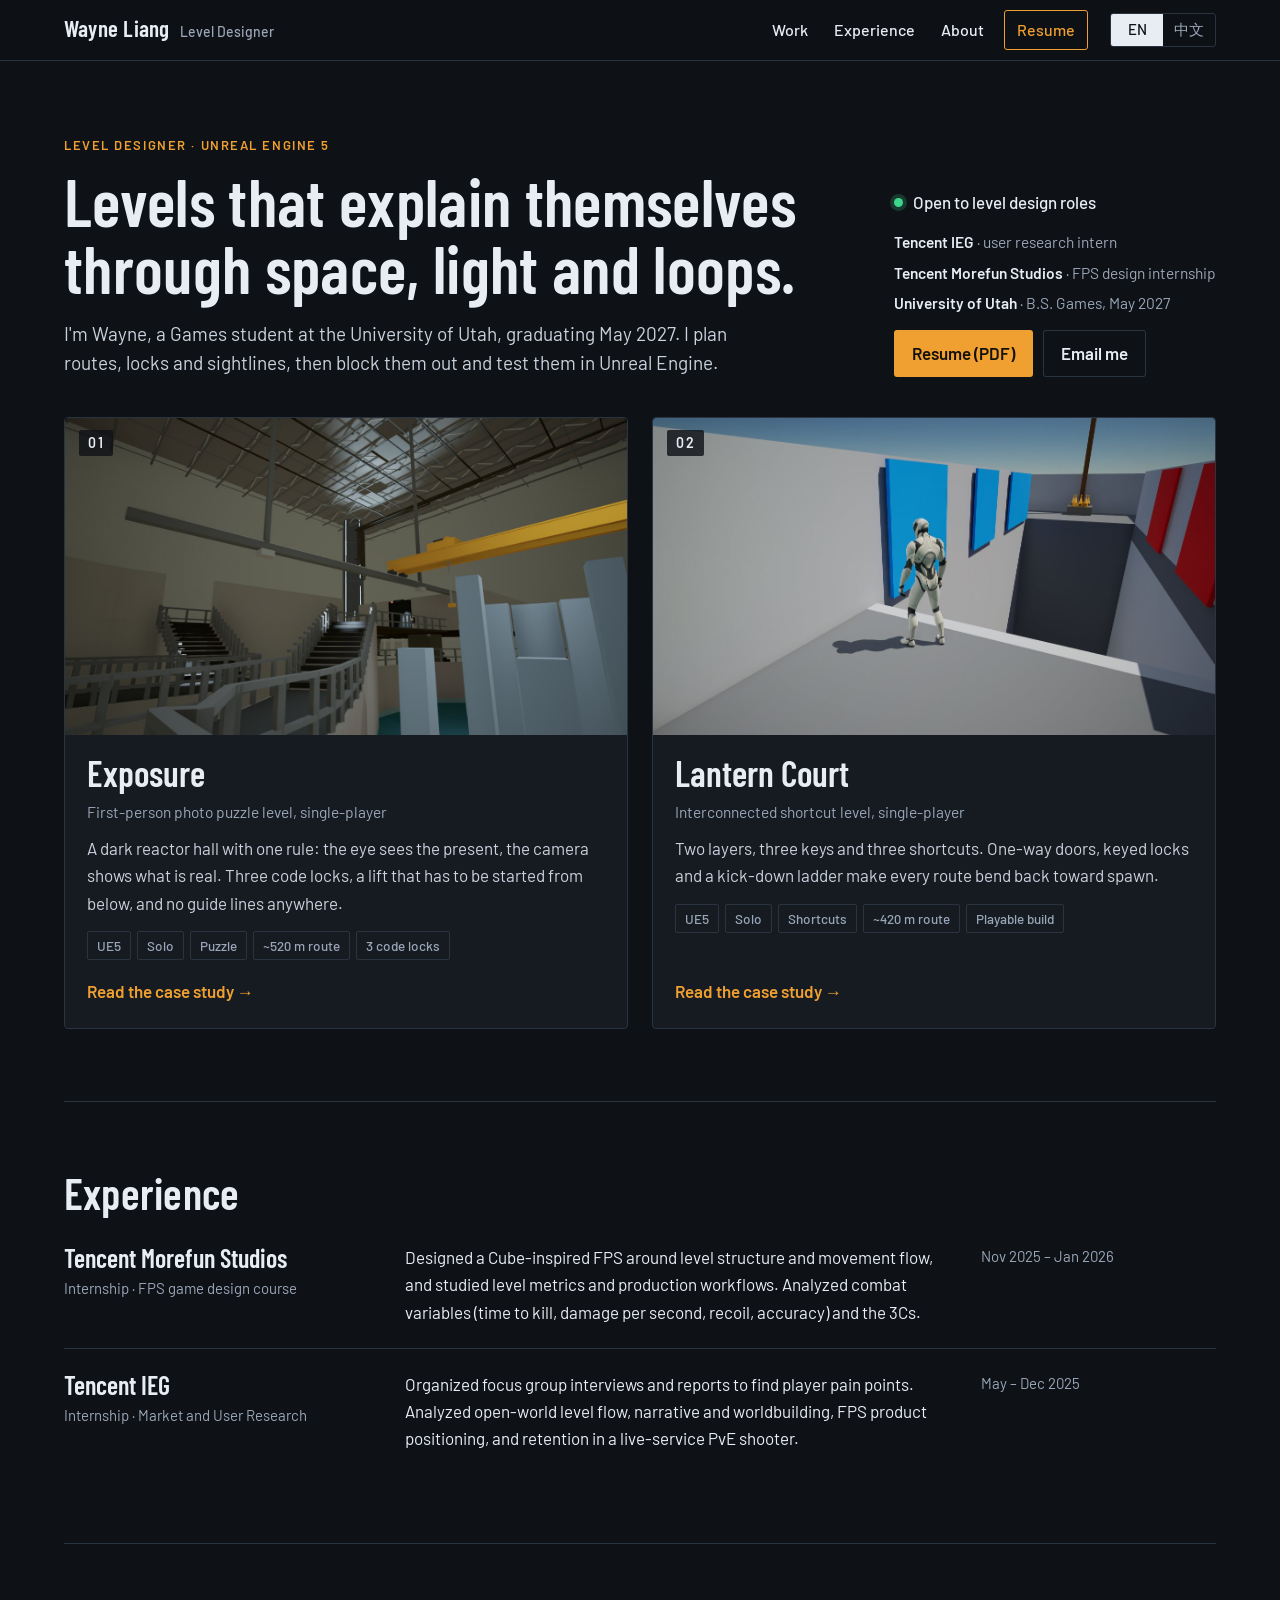
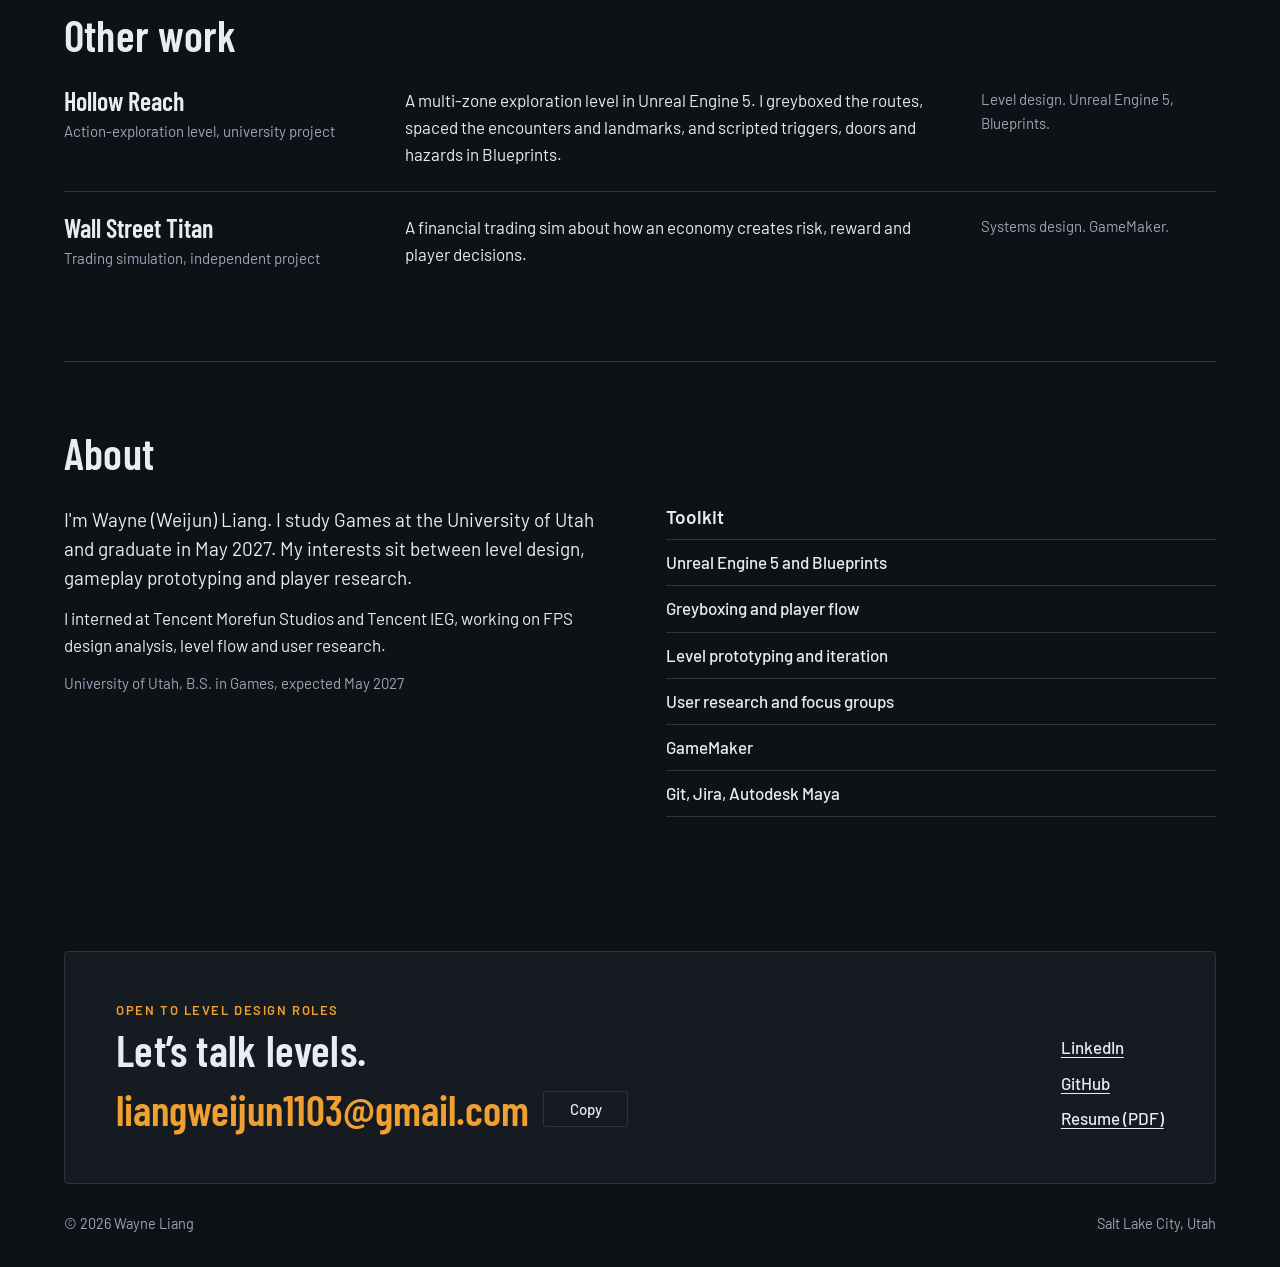
==== commit 82a6145a: "Polish interaction and motion across the site One motion system (shared curves and timings), page-to" ====
--- a/index.html
+++ b/index.html
@@ -3,7 +3,7 @@
 <head>
 <meta charset="utf-8">
 <meta name="viewport" content="width=device-width,initial-scale=1">
-<title>Wayne Liang | Level Designer</title>
+<title data-zh="Wayne Liang | 关卡设计师">Wayne Liang | Level Designer</title>
 <meta name="description" content="Wayne Liang, level designer. Two single-player levels in Unreal Engine 5, each with an interactive walkthrough, paper plans, iteration notes and metrics.">
 <meta property="og:type" content="website">
 <meta property="og:title" content="Wayne Liang | Level Designer">
@@ -14,6 +14,10 @@
 <meta name="theme-color" content="#0E1116">
 <link rel="icon" href="data:image/svg+xml,%3Csvg xmlns='http://www.w3.org/2000/svg' viewBox='0 0 32 32'%3E%3Crect width='32' height='32' rx='4' fill='%230E1116'/%3E%3Ccircle cx='16' cy='16' r='7' fill='%23F0A030'/%3E%3C/svg%3E">
 <link rel="preload" href="fonts/barlow-condensed-latin-600-normal.woff2" as="font" type="font/woff2" crossorigin>
+<link rel="preload" href="fonts/barlow-latin-400-normal.woff2" as="font" type="font/woff2" crossorigin>
+<script>/* pick the language before the first paint: #zh, then the last choice, then the browser's language */
+(function(){var r=document.documentElement,s=null;try{s=localStorage.getItem('lang')}catch(e){}
+if(location.hash==='#zh'||s==='zh'||(s===null&&/^zh/i.test(navigator.language||''))){r.setAttribute('data-lang','zh');r.lang='zh-CN'}})();</script>
 <link rel="stylesheet" href="assets/site.css">
 </head>
 <body>
@@ -24,7 +28,7 @@
     <a href="#work" data-go="work"><span data-l="en">Work</span><span data-l="zh" lang="zh-CN">作品</span></a>
     <a href="#experience" data-go="experience"><span data-l="en">Experience</span><span data-l="zh" lang="zh-CN">经历</span></a>
     <a href="#about" data-go="about"><span data-l="en">About</span><span data-l="zh" lang="zh-CN">关于</span></a>
-    <a class="resume" href="Wayne_Liang_Resume.pdf"><span data-l="en">Resume</span><span data-l="zh" lang="zh-CN">简历</span></a>
+    <a class="resume" href="Wayne_Liang_Resume.pdf" target="_blank" rel="noopener"><span data-l="en">Resume</span><span data-l="zh" lang="zh-CN">简历</span></a>
   </nav>
   <div class="lang" role="group" aria-label="Language">
     <button type="button" id="lang-en" data-setlang="en" aria-pressed="true">EN</button>
@@ -49,7 +53,7 @@
       <li><span data-l="en"><b>University of Utah</b> · B.S. Games, May 2027</span><span data-l="zh" lang="zh-CN"><b>犹他大学</b> · 游戏专业，2027 年 5 月毕业</span></li>
     </ul>
     <p class="hero-cta">
-      <a class="btn" href="Wayne_Liang_Resume.pdf"><span data-l="en">Resume (PDF)</span><span data-l="zh" lang="zh-CN">简历（PDF）</span></a>
+      <a class="btn" href="Wayne_Liang_Resume.pdf" target="_blank" rel="noopener"><span data-l="en">Resume (PDF)</span><span data-l="zh" lang="zh-CN">简历（PDF）</span></a>
       <a class="btn alt" href="mailto:liangweijun1103@gmail.com"><span data-l="en">Email me</span><span data-l="zh" lang="zh-CN">发邮件</span></a>
     </p>
   </div>
@@ -58,7 +62,7 @@
 <section id="work" aria-label="Selected levels" class="sub">
 <div class="cards">
   <a class="card" href="exposure.html">
-    <figure><img src="img/pt/hall.jpg" width="1280" height="720" alt="The reactor hall in Exposure: stairs and raised walkways around a pond, a yellow crane overhead."><span class="num">01</span></figure>
+    <figure><img style="view-transition-name:shot-exposure" src="img/pt/hall.jpg" width="1280" height="720" alt="The reactor hall in Exposure: stairs and raised walkways around a pond, a yellow crane overhead."><span class="num">01</span></figure>
     <div class="card-body">
       <h3><span data-l="en">Exposure</span><span data-l="zh" lang="zh-CN">曝光</span></h3>
       <p class="kind"><span data-l="en">First-person photo puzzle level, single-player</span><span data-l="zh" lang="zh-CN">第一人称拍照解谜关卡，单人</span></p>
@@ -69,7 +73,7 @@
     </div>
   </a>
   <a class="card" href="lantern-court.html">
-    <figure><img src="img/b8.jpg" width="1280" height="720" alt="Gameplay from Lantern Court: the player crosses a pit along blue and red wall-run panels toward the goal." data-clip="media/hero.mp4"><span class="num">02</span></figure>
+    <figure><img style="view-transition-name:shot-lantern" src="img/b8.jpg" width="1280" height="720" alt="Gameplay from Lantern Court: the player crosses a pit along blue and red wall-run panels toward the goal." data-clip="media/hero.mp4"><span class="num">02</span></figure>
     <div class="card-body">
       <h3><span data-l="en">Lantern Court</span><span data-l="zh" lang="zh-CN">灯笼院</span></h3>
       <p class="kind"><span data-l="en">Interconnected shortcut level, single-player</span><span data-l="zh" lang="zh-CN">单人箱庭关卡，以捷径回环为核心</span></p>
@@ -85,18 +89,18 @@
   <h2 id="exp-h"><span data-l="en">Experience</span><span data-l="zh" lang="zh-CN">经历</span></h2>
   <ul class="rows">
     <li>
+      <div><h3><span data-l="en">Tencent Morefun Studios</span><span data-l="zh" lang="zh-CN">腾讯魔方工作室群</span></h3><p class="kind"><span data-l="en">Internship · FPS game design course</span><span data-l="zh" lang="zh-CN">实习 · FPS 游戏设计课程</span></p></div>
+      <div>
+        <p data-l="en">Designed a Cube-inspired FPS around level structure and movement flow, and studied level metrics and production workflows. Analyzed combat variables (time to kill, damage per second, recoil, accuracy) and the 3Cs.</p><p data-l="zh" lang="zh-CN">以《Cube》为灵感设计了一款 FPS，重点是关卡结构和移动动线，并学习关卡尺度与制作流程；分析了战斗变量（击杀时间、每秒伤害、后坐力、精度）和 3C。</p>
+      </div>
+      <p class="meta"><span data-l="en">Nov 2025 – Jan 2026</span><span data-l="zh" lang="zh-CN">2025 年 11 月 – 2026 年 1 月</span></p>
+    </li>
+    <li>
       <div><h3><span data-l="en">Tencent IEG</span><span data-l="zh" lang="zh-CN">腾讯 IEG</span></h3><p class="kind"><span data-l="en">Internship · Market and User Research</span><span data-l="zh" lang="zh-CN">实习 · 市场与用户研究部</span></p></div>
       <div>
         <p data-l="en">Organized focus group interviews and reports to find player pain points. Analyzed open-world level flow, narrative and worldbuilding, FPS product positioning, and retention in a live-service PvE shooter.</p><p data-l="zh" lang="zh-CN">组织焦点小组访谈并撰写报告，找出玩家痛点；分析开放世界的关卡动线、叙事与世界观、FPS 产品定位，以及一款长线运营 PvE 射击游戏的留存。</p>
       </div>
       <p class="meta"><span data-l="en">May – Dec 2025</span><span data-l="zh" lang="zh-CN">2025 年 5 月 – 12 月</span></p>
-    </li>
-    <li>
-      <div><h3><span data-l="en">Tencent Morefun Studios</span><span data-l="zh" lang="zh-CN">腾讯魔方工作室群</span></h3><p class="kind"><span data-l="en">Internship · FPS game design course</span><span data-l="zh" lang="zh-CN">实习 · FPS 游戏设计课程</span></p></div>
-      <div>
-        <p data-l="en">Designed a Cube-inspired FPS around level structure and movement flow, and studied level metrics and production workflows. Analyzed combat variables (time to kill, damage per second, recoil, accuracy) and the 3Cs.</p><p data-l="zh" lang="zh-CN">以《Cube》为灵感设计了一款 FPS，重点是关卡结构和移动动线，并学习关卡尺度与制作流程；分析了战斗变量（击杀时间、每秒伤害、后坐力、精度）和 3C。</p>
-      </div>
-      <p class="meta"><span data-l="en">Nov 2025 – Jan 2026</span><span data-l="zh" lang="zh-CN">2025 年 11 月 – 2026 年 1 月</span></p>
     </li>
   </ul>
 </section>
@@ -148,12 +152,13 @@
   <div>
     <p class="label acc"><span data-l="en">Open to level design roles</span><span data-l="zh" lang="zh-CN">正在找关卡设计方向的工作</span></p>
     <h2 id="contact-h" style="margin-top:10px"><span data-l="en">Let’s talk levels.</span><span data-l="zh" lang="zh-CN">聊聊关卡吧。</span></h2>
-    <a class="mail" href="mailto:liangweijun1103@gmail.com">liangweijun1103@gmail.com</a>
+    <p class="mail-row"><a class="mail" href="mailto:liangweijun1103@gmail.com">liangweijun1103@gmail.com</a>
+      <button type="button" class="copy" data-copy="liangweijun1103@gmail.com"><span class="idle"><span data-l="en">Copy</span><span data-l="zh" lang="zh-CN">复制</span></span><span class="done" aria-hidden="true"><span data-l="en">Copied ✓</span><span data-l="zh" lang="zh-CN">已复制 ✓</span></span></button></p>
   </div>
   <ul>
-    <li><a href="https://www.linkedin.com/in/weijun-liang-2b437a2a6/">LinkedIn</a></li>
-    <li><a href="https://github.com/WAYNE1-L">GitHub</a></li>
-    <li><a href="Wayne_Liang_Resume.pdf"><span data-l="en">Resume (PDF)</span><span data-l="zh" lang="zh-CN">简历（PDF）</span></a></li>
+    <li><a href="https://www.linkedin.com/in/weijun-liang-2b437a2a6/" target="_blank" rel="noopener">LinkedIn</a></li>
+    <li><a href="https://github.com/WAYNE1-L" target="_blank" rel="noopener">GitHub</a></li>
+    <li><a href="Wayne_Liang_Resume.pdf" target="_blank" rel="noopener"><span data-l="en">Resume (PDF)</span><span data-l="zh" lang="zh-CN">简历（PDF）</span></a></li>
   </ul>
 </section>
 </main>
@@ -162,7 +167,7 @@
   <span><span data-l="en">Salt Lake City, Utah</span><span data-l="zh" lang="zh-CN">美国犹他州盐湖城</span></span>
 </footer>
 </div>
-<dialog class="zoom" id="zoom" aria-label="Enlarged image"><img alt=""></dialog>
+<dialog class="zoom" id="zoom" aria-label="Enlarged image"><div class="zoom-stage"></div><p class="zoom-cap"></p><button type="button" class="zoom-x" aria-label="Close"><svg width="18" height="18" viewBox="0 0 18 18" aria-hidden="true"><path d="M3 3l12 12M15 3L3 15" stroke="currentColor" stroke-width="2" stroke-linecap="round"/></svg></button></dialog>
 <script src="assets/site.js"></script>
 </body>
 </html>
--- a/assets/site.css
+++ b/assets/site.css
@@ -19,6 +19,12 @@
   /* paper palette, used by plans, legends and sketches */
   --ink:#152133; --sheet:#F7F8F9; --shade:#B9C7D8; --mute:#4C5B73;
   --display:"Barlow Condensed","Arial Narrow","PingFang SC","Hiragino Sans GB","Microsoft YaHei","Noto Sans CJK SC",sans-serif;
+  /* motion: one set of curves and timings for the whole site */
+  --ease:cubic-bezier(.22,.61,.36,1);      /* colors, hovers, fades */
+  --glide:cubic-bezier(.32,.72,0,1);       /* things that move or change size */
+  --t1:120ms;   /* press and hover */
+  --t2:220ms;   /* content swaps */
+  --t3:340ms;   /* things travelling across the screen */
   --body:"Barlow","Helvetica Neue",Arial,"PingFang SC","Hiragino Sans GB","Microsoft YaHei","Noto Sans CJK SC",sans-serif;
 }
 *{box-sizing:border-box}
@@ -31,6 +37,9 @@
 a{color:var(--link);text-underline-offset:.2em;text-decoration-thickness:1px}
 a:hover{text-decoration-thickness:2px}
 button{font:inherit;color:inherit;cursor:pointer}
+/* hovers and presses answer at once, the same way everywhere */
+a,button,.btn,.card,.nextp,.tags li{transition:color var(--t1) var(--ease),background-color var(--t1) var(--ease),border-color var(--t1) var(--ease),box-shadow var(--t1) var(--ease),text-decoration-color var(--t1) var(--ease),transform var(--t2) var(--glide)}
+.btn:active,.pager button:not(:disabled):active,.lang button:active,.copy:active,.bar nav a:active{transform:scale(.97);transition-duration:60ms}
 :focus-visible{outline:3px solid var(--lantern);outline-offset:3px}
 h1,h2{font-family:var(--display);font-weight:600;line-height:1;margin:0;text-wrap:balance;letter-spacing:.005em}
 h1{font-size:clamp(42px,5.2vw,72px)}
@@ -56,16 +65,18 @@
 .bar nav a:hover{background:var(--panel2)}
 .bar nav a.resume{border:1px solid var(--lantern);color:var(--lantern);margin-left:6px;padding:6px 12px}
 .bar nav a.resume:hover{background:var(--lantern);color:#14110B}
-.lang{display:flex;border:1px solid var(--line);border-radius:3px;overflow:hidden}
-.lang button{background:none;border:0;padding:6px 11px;font-weight:500;font-size:15px;line-height:1.3;color:var(--soft)}
-.lang button[aria-pressed="true"]{background:var(--text);color:var(--bg)}
+.lang{display:grid;grid-template-columns:1fr 1fr;position:relative;border:1px solid var(--line);border-radius:3px;overflow:hidden}
+.lang::before{content:"";position:absolute;inset:0 50% 0 0;background:var(--text);transition:transform var(--t2) var(--glide)}
+html[data-lang="zh"] .lang::before{transform:translateX(100%)}
+.lang button{position:relative;background:none;border:0;padding:6px 11px;font-weight:500;font-size:15px;line-height:1.3;color:var(--soft)}
+.lang button[aria-pressed="true"]{color:var(--bg)}
 
 /* buttons */
 .btn{display:inline-flex;align-items:center;gap:8px;background:var(--lantern);color:#14110B;padding:10px 18px;font-weight:600;text-decoration:none;border-radius:3px;border:0}
 .btn:hover{background:#FFB547}
 .btn.alt{background:none;color:var(--text);box-shadow:inset 0 0 0 1px var(--line)}
 .btn.alt:hover{background:var(--panel2)}
-.arrow::after{content:"→";transition:transform .15s}
+.arrow::after{content:"→";display:inline-block;transition:transform var(--t2) var(--glide)}
 a:hover .arrow::after,.arrow:hover::after{transform:translateX(3px)}
 
 /* home: hero */
@@ -81,8 +92,9 @@
 
 /* home: project cards */
 .cards{display:grid;grid-template-columns:repeat(2,minmax(0,1fr));gap:clamp(16px,2vw,24px);padding-bottom:clamp(40px,6vw,72px)}
-.card{display:flex;flex-direction:column;background:var(--panel);border:1px solid var(--line);border-radius:4px;overflow:hidden;color:var(--text);text-decoration:none;transition:border-color .18s,transform .18s}
-.card:hover{border-color:#4A5A70;transform:translateY(-2px)}
+.card{display:flex;flex-direction:column;background:var(--panel);border:1px solid var(--line);border-radius:4px;overflow:hidden;color:var(--text);text-decoration:none;}
+.card:hover{border-color:#4A5A70}
+.card:active,.nextp:active{transform:translateY(0) scale(.995);transition-duration:60ms}
 .card figure{margin:0;position:relative;background:#000}
 .card figure img,.card figure video{width:100%;aspect-ratio:16/9;object-fit:cover;display:block}
 .card .num{position:absolute;left:14px;top:12px;font:600 14px/1 var(--body);letter-spacing:.12em;background:rgba(14,17,22,.8);padding:6px 9px;border-radius:2px}
@@ -120,6 +132,15 @@
 .contact{background:var(--panel);border:1px solid var(--line);border-radius:4px;padding:clamp(28px,4vw,52px);display:grid;grid-template-columns:minmax(0,1fr) auto;gap:20px 40px;align-items:end;margin:clamp(40px,5vw,64px) 0 28px}
 .contact .mail{font:600 clamp(24px,3.4vw,42px)/1.1 var(--display);color:var(--lantern);text-decoration:none;overflow-wrap:anywhere;display:inline-block;margin-top:14px}
 .contact .mail:hover{text-decoration:underline}
+.mail-row{display:flex;flex-wrap:wrap;align-items:center;gap:8px 14px;margin-top:14px}
+.mail-row .mail{margin-top:0}
+.copy{display:inline-grid;background:none;border:0;box-shadow:inset 0 0 0 1px var(--line);border-radius:3px;padding:6px 12px;font-weight:500;font-size:15px;color:var(--text)}
+.copy:hover{background:var(--panel2)}
+.copy>span{grid-area:1/1;transition:opacity var(--t2) var(--ease),transform var(--t2) var(--glide)}
+.copy .done{color:#3DD68C;opacity:0;transform:translateY(4px)}
+.copy.ok .done{opacity:1;transform:none}
+.copy.ok .idle{opacity:0;transform:translateY(-4px)}
+.btn small{font-weight:500;opacity:.72;font-size:.85em}
 .contact ul{margin:0;padding:0;list-style:none;display:flex;flex-direction:column;gap:8px}
 .contact ul a{color:var(--text);font-weight:500}
 footer{padding:0 0 32px;font-size:14.5px;color:var(--soft);display:flex;justify-content:space-between;gap:16px;flex-wrap:wrap}
@@ -148,7 +169,10 @@
 
 /* project page: in-page section nav */
 .toc-outer{position:sticky;top:60px;z-index:15;background:rgba(14,17,22,.92);backdrop-filter:blur(10px);-webkit-backdrop-filter:blur(10px);border-bottom:1px solid var(--line);margin-top:clamp(28px,4vw,44px)}
-.toc{display:flex;gap:2px;overflow-x:auto;scrollbar-width:none}
+.toc{display:flex;gap:2px;overflow-x:auto;scrollbar-width:none;position:relative}
+/* one underline that slides to the section in view */
+.toc .ind{position:absolute;left:0;bottom:0;width:100px;height:2px;background:var(--lantern);transform-origin:0 0;opacity:0;pointer-events:none;transition:transform var(--t3) var(--glide),opacity var(--t2) var(--ease)}
+.toc.js a.on{border-bottom-color:transparent}
 .toc::-webkit-scrollbar{display:none}
 .toc a{flex:none;padding:12px 14px;color:var(--soft);text-decoration:none;font-weight:500;font-size:15.5px;border-bottom:2px solid transparent}
 .toc a:hover{color:var(--text)}
@@ -174,8 +198,15 @@
 .legend{display:grid;grid-auto-flow:column;grid-template-rows:repeat(3,auto);justify-content:start;gap:6px 36px;margin:0;padding:0;list-style:none;font-size:14.5px;line-height:1.4;color:var(--mute)}
 .legend li{display:flex;align-items:center;gap:8px}
 .legend svg{flex:none}
-.beats{grid-area:beats;display:flex;min-width:0;border-left:1px solid var(--line)}
+.beats{grid-area:beats;display:grid;min-width:0;border-left:1px solid var(--line)}
+.beats>.beat{grid-area:1/1}
+.beat.off{visibility:hidden}
 .beat{display:flex;flex-direction:column;width:100%;min-width:0}
+/* a new beat slides in from the side it comes from */
+.beat.from-next{animation:beat-next var(--t2) var(--glide)}
+.beat.from-prev{animation:beat-prev var(--t2) var(--glide)}
+@keyframes beat-next{from{opacity:0;transform:translateX(14px)}}
+@keyframes beat-prev{from{opacity:0;transform:translateX(-14px)}}
 .beat figure{margin:0;background:#000}
 .beat img,.beat video{width:100%;aspect-ratio:16/9;object-fit:cover;display:block;background:#000}
 .beat figcaption{color:var(--soft);font-size:14px;line-height:1.45;padding:9px 16px 10px;border-bottom:1px solid var(--line)}
@@ -188,6 +219,7 @@
 .pager button{background:var(--text);color:var(--bg);border:0;padding:10px 18px;font-weight:600;border-radius:3px}
 .pager button:hover{background:var(--lantern)}
 .pager button:disabled{background:none;color:var(--soft);box-shadow:inset 0 0 0 1px var(--line);cursor:default}
+.pager .gone{visibility:hidden}
 
 /* plans (drawn on paper) */
 .plan{display:block;width:100%;height:auto}
@@ -195,7 +227,7 @@
 .plan .u{fill:var(--sheet)}
 .plan .s{fill:#DCE3EC;stroke:var(--shade);stroke-width:.6}
 .plan .w{fill:var(--ink);stroke:var(--ink);stroke-width:.9}
-.plan .rt{fill:none;stroke-width:3.2;stroke-linecap:round;stroke-linejoin:round;transition:opacity .2s}
+.plan .rt{fill:none;stroke-width:3.2;stroke-linecap:round;stroke-linejoin:round;transition:opacity var(--t2) var(--ease)}
 .plan .r1{stroke:var(--r1)} .plan .r2{stroke:var(--r2)} .plan .r3{stroke:var(--r3)}
 .plan .dash{stroke-dasharray:.1 6.5}
 .plan[data-phase="1"] .rt:not(.r1),.plan[data-phase="2"] .rt:not(.r2),.plan[data-phase="3"] .rt:not(.r3){opacity:.18}
@@ -204,10 +236,11 @@
 .plan .gold{fill:var(--gold)} .plan .red{fill:var(--redk)} .plan .bronze{fill:var(--bronze)}
 .plan .cp{fill:#fff;stroke:var(--ink);stroke-width:1.8}
 .plan .goal{fill:var(--lantern);stroke:var(--ink);stroke-width:1}
-.plan .bm{cursor:pointer;transform-box:fill-box;transform-origin:center;transition:transform .15s}
-.plan .bm circle{fill:var(--ink);stroke:#fff;stroke-width:2}
-.plan .bm text{fill:#fff;font:600 17px var(--body);text-anchor:middle;pointer-events:none}
+.plan .bm{cursor:pointer;transform-box:fill-box;transform-origin:center;transition:transform var(--t2) var(--glide)}
+.plan .bm circle{fill:var(--ink);stroke:#fff;stroke-width:2;transition:fill var(--t1) var(--ease),stroke var(--t1) var(--ease),stroke-width var(--t1) var(--ease)}
+.plan .bm text{fill:#fff;font:600 17px var(--body);text-anchor:middle;pointer-events:none;transition:opacity var(--t1) var(--ease)}
 .plan .bm:hover circle{stroke:var(--lantern);stroke-width:3}
+.plan .bm.on{transform:scale(1.15)}
 .plan .bm.on circle{fill:var(--lantern);stroke:var(--ink);stroke-width:2.5}
 .plan .bm.on text{fill:var(--ink)}
 .plan .bm:focus-visible{outline:none}
@@ -291,17 +324,35 @@
 .stack p{color:#C9D2DD}
 
 /* next project */
-.nextp{display:grid;grid-template-columns:minmax(0,5fr) minmax(0,7fr);align-items:stretch;background:var(--panel);border:1px solid var(--line);border-radius:4px;overflow:hidden;color:var(--text);text-decoration:none;transition:border-color .18s}
+.nextp{display:grid;grid-template-columns:minmax(0,5fr) minmax(0,7fr);align-items:stretch;background:var(--panel);border:1px solid var(--line);border-radius:4px;overflow:hidden;color:var(--text);text-decoration:none;}
 .nextp:hover{border-color:#4A5A70}
+@media (hover:hover){.card:hover,.nextp:hover{transform:translateY(-2px)}}
 .nextp>div{padding:clamp(20px,3vw,36px);display:flex;flex-direction:column;justify-content:center;gap:10px}
 .nextp h3{font:600 clamp(32px,3.4vw,46px)/1 var(--display)}
 .nextp img{width:100%;height:100%;object-fit:cover;aspect-ratio:16/9}
 .nextp .go{color:var(--lantern);font-weight:600}
 
-img.zoomable{cursor:zoom-in}
-dialog.zoom{border:0;padding:0;background:none;max-width:96vw;max-height:94vh}
+.zoomable{cursor:zoom-in}
+/* pictures that open larger carry a small magnifier: always on touch screens, on hover with a mouse */
+.zf{position:relative}
+.zf::after{content:"";position:absolute;right:8px;top:8px;width:30px;height:30px;border-radius:3px;pointer-events:none;
+  background:rgba(14,17,22,.72) url("data:image/svg+xml,%3Csvg xmlns='http://www.w3.org/2000/svg' viewBox='0 0 16 16'%3E%3Ccircle cx='6.5' cy='6.5' r='4.5' fill='none' stroke='%23E8EDF3' stroke-width='1.6'/%3E%3Cpath d='M10 10l4 4M4.5 6.5h4M6.5 4.5v4' stroke='%23E8EDF3' stroke-width='1.6' stroke-linecap='round'/%3E%3C/svg%3E") center/16px no-repeat;
+  opacity:.9;transition:opacity var(--t1) var(--ease)}
+@media (hover:hover){.zf::after{opacity:0}.zf:hover::after{opacity:.9}}
+dialog.zoom{border:0;padding:0;background:none;width:100vw;height:100vh;max-width:none;max-height:none;overflow:hidden;color:var(--text)}
 dialog.zoom::backdrop{background:rgba(5,7,10,.92)}
-dialog.zoom img{display:block;max-width:96vw;max-height:94vh;width:auto;height:auto;background:#fff;cursor:zoom-out}
+.zoom-stage{position:absolute;inset:16px 16px 56px;display:flex;align-items:center;justify-content:center;pointer-events:none}
+.zoom-stage>*{display:block;max-width:100%;max-height:100%;width:auto;height:auto;pointer-events:auto;cursor:zoom-out;will-change:transform}
+.zoom-stage>svg{background:var(--sheet);border-radius:3px}
+.zoom-cap{position:absolute;left:16px;right:72px;bottom:14px;margin:0;color:var(--soft);font-size:15px;line-height:1.4;text-align:center;max-width:60em;margin-inline:auto;transition:opacity var(--t2) var(--ease)}
+.zoom-x{position:absolute;right:14px;top:14px;width:40px;height:40px;display:grid;place-items:center;border:0;border-radius:50%;background:rgba(29,36,46,.85);color:var(--text)}
+.zoom-x:hover{background:var(--panel2)}
+.zoom-x:active{transform:scale(.94);transition-duration:60ms}
+dialog.zoom.leaving .zoom-cap,dialog.zoom.leaving .zoom-x,dialog.zoom.entering .zoom-cap,dialog.zoom.entering .zoom-x{opacity:0}
+.zoom-x{transition:opacity var(--t2) var(--ease),background-color var(--t1) var(--ease),transform var(--t2) var(--glide)}
+/* pictures that load late fade in instead of popping */
+img.ld{opacity:0}
+img.ld-in{transition:opacity var(--t2) var(--ease)}
 
 @media (max-width:920px){
   .hero{grid-template-columns:minmax(0,1fr);align-items:start}
@@ -335,9 +386,9 @@
 @media (max-width:700px){
   /* small plan: only the current beat keeps its number */
   .plan .bm{transform:scale(.5)}
-  .plan .bm text{display:none}
+  .plan .bm text{opacity:0}
   .plan .bm.on{transform:scale(1.55)}
-  .plan .bm.on text{display:block}
+  .plan .bm.on text{opacity:1}
   .plan .g{transform:scale(1.5)}
   .plan .rt{stroke-width:4.4}
   .plan .w{stroke-width:1.6}
@@ -357,7 +408,17 @@
   .paper{grid-template-columns:minmax(0,1fr)}
   .lede,.about .lead,.p-hero .intent{font-size:17.5px}
 }
-@media (prefers-reduced-motion:reduce){*{transition:none!important;scroll-behavior:auto!important}}
+/* moving between pages: the level picture travels from the card to the page header; the rest cross-fades */
+@media (prefers-reduced-motion:no-preference){
+  @view-transition{navigation:auto}
+}
+.bar-outer{view-transition-name:topbar}
+::view-transition-group(*){animation-duration:var(--t3);animation-timing-function:var(--glide)}
+::view-transition-old(root),::view-transition-new(root){animation-duration:var(--t2);animation-timing-function:var(--ease)}
+@media (prefers-reduced-motion:reduce){
+  *,*::before,*::after{transition:none!important;animation:none!important;scroll-behavior:auto!important}
+  ::view-transition-group(*),::view-transition-old(*),::view-transition-new(*){animation:none!important}
+}
 .sub>h3{font:600 clamp(30px,3.4vw,44px)/1 var(--display);margin-bottom:16px;text-wrap:balance}
 html[data-lang="zh"] .sub>h3{font-size:clamp(26px,3vw,36px);line-height:1.2}
 .sub+.sub{margin-top:clamp(48px,6vw,80px)}
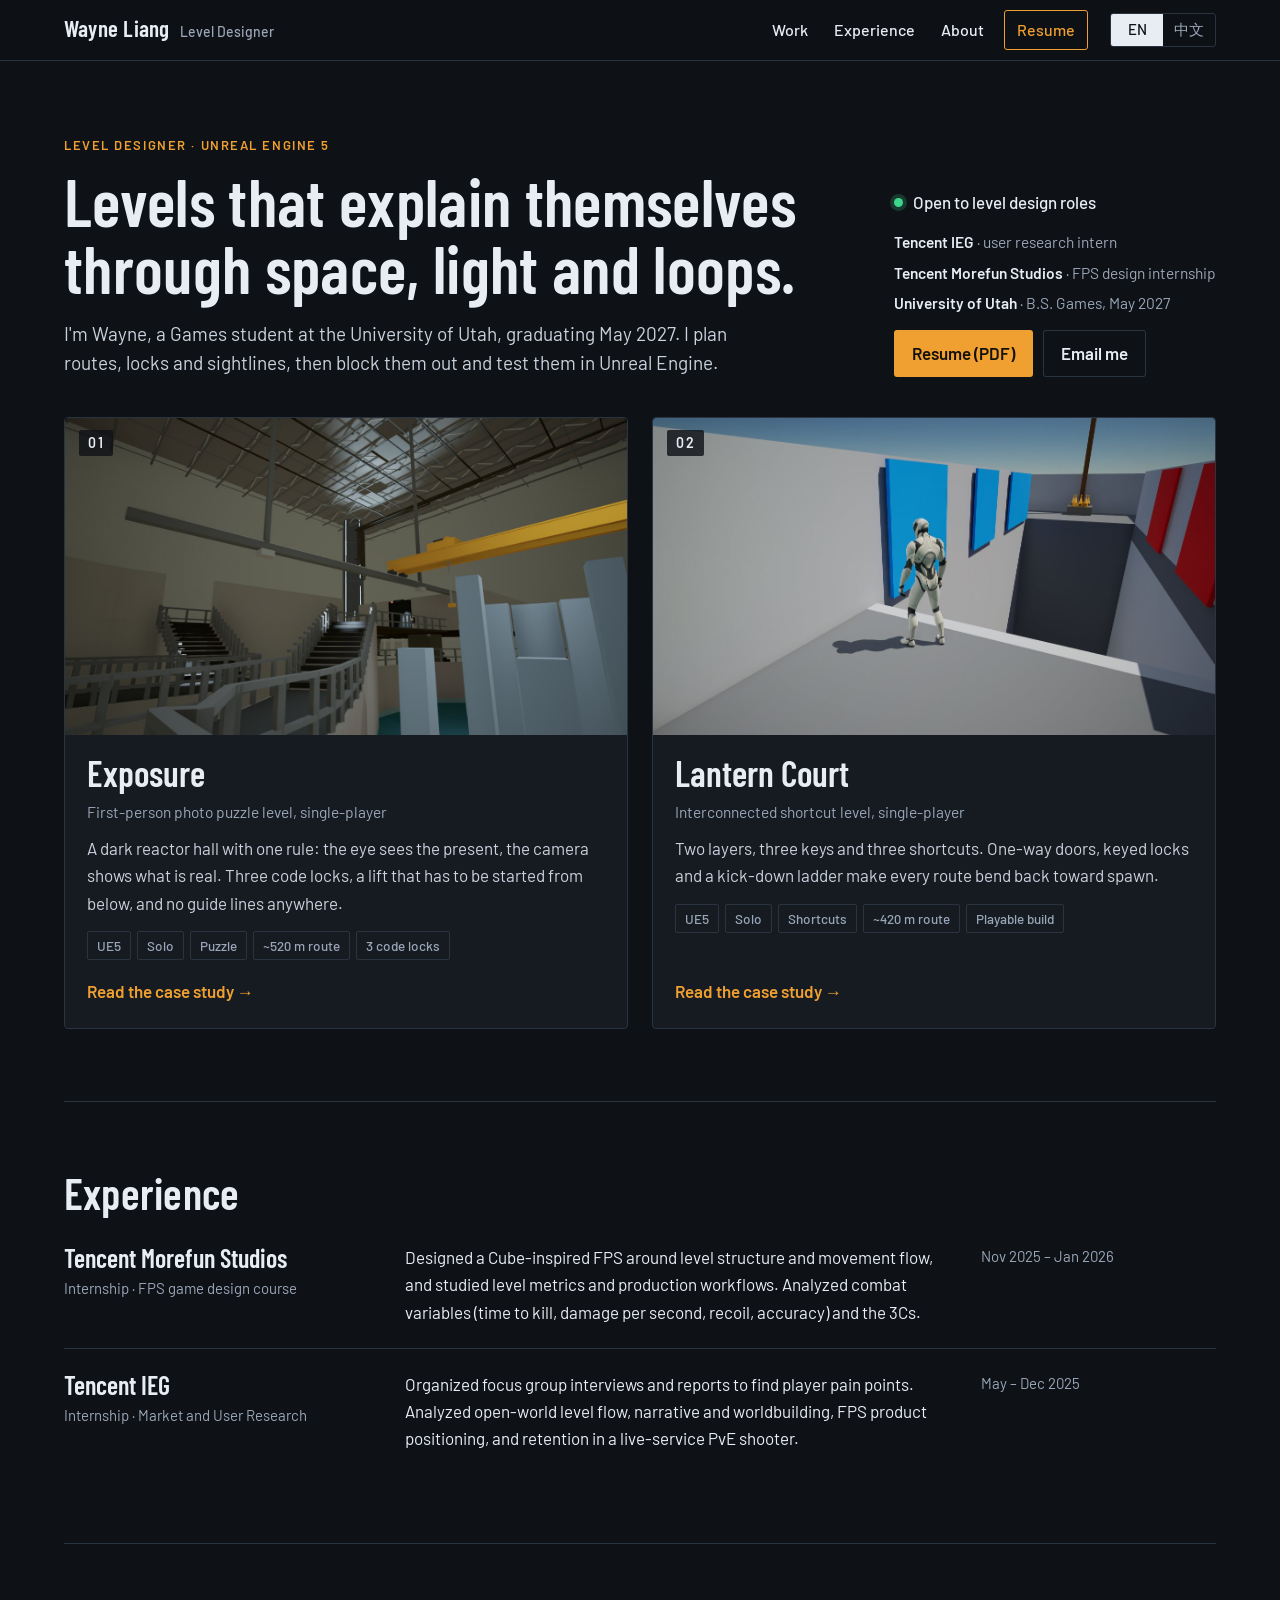
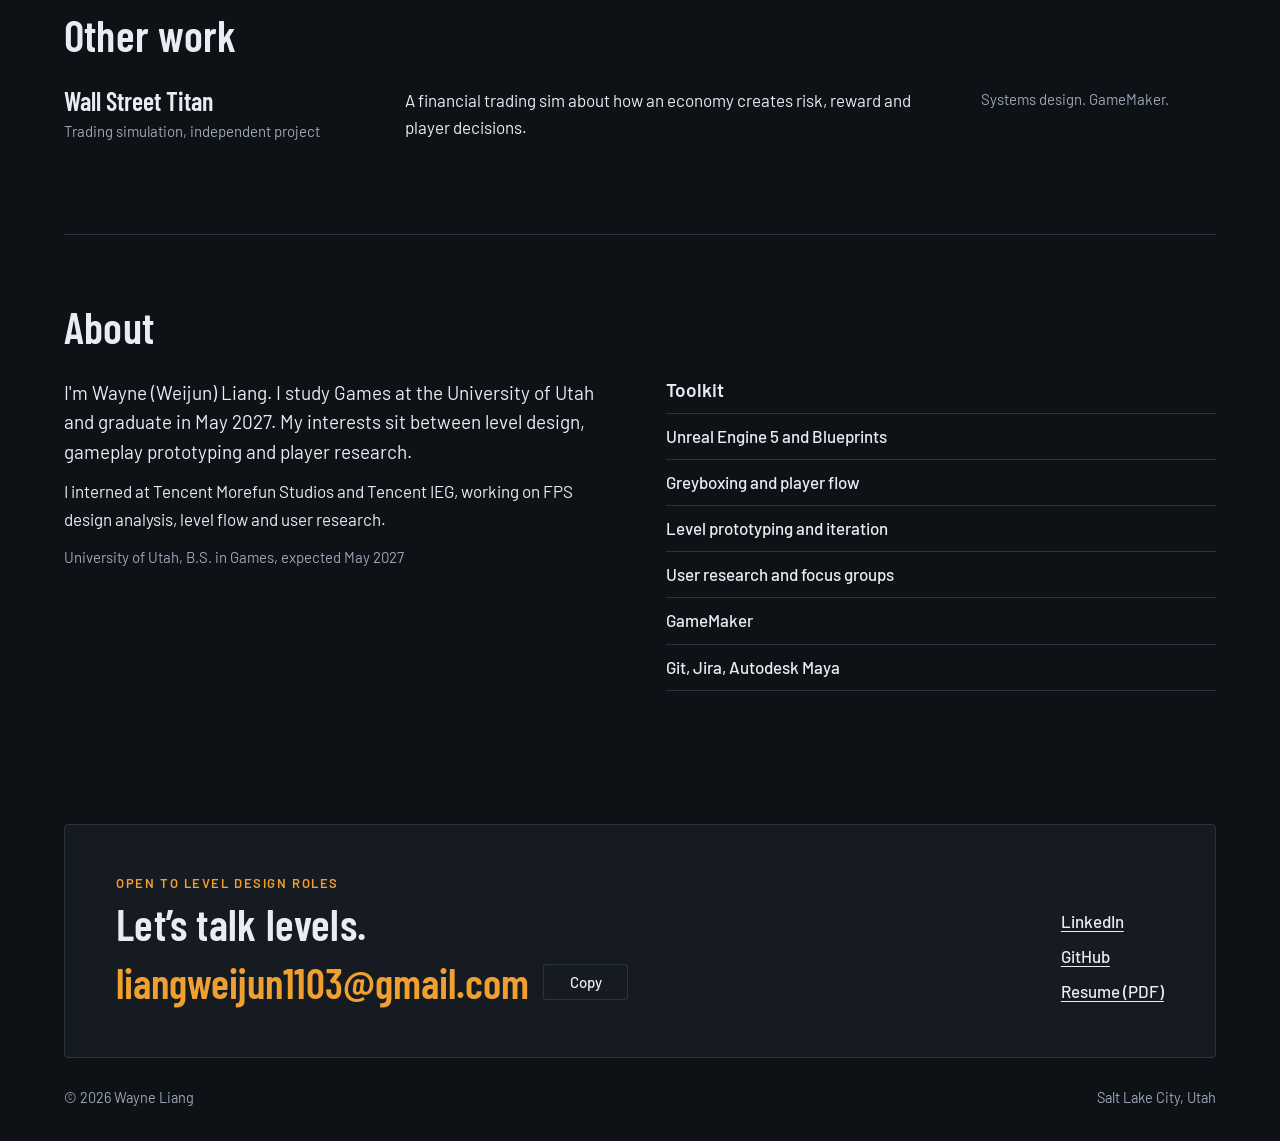
==== commit 29e2d36c: "Remove Hollow Reach from Other work Co-Authored-By: Claude Opus 5.5 <noreply@anthropic.com>" ====
--- a/index.html
+++ b/index.html
@@ -15,6 +15,8 @@
 <link rel="icon" href="data:image/svg+xml,%3Csvg xmlns='http://www.w3.org/2000/svg' viewBox='0 0 32 32'%3E%3Crect width='32' height='32' rx='4' fill='%230E1116'/%3E%3Ccircle cx='16' cy='16' r='7' fill='%23F0A030'/%3E%3C/svg%3E">
 <link rel="preload" href="fonts/barlow-condensed-latin-600-normal.woff2" as="font" type="font/woff2" crossorigin>
 <link rel="preload" href="fonts/barlow-latin-400-normal.woff2" as="font" type="font/woff2" crossorigin>
+<script>/* old addresses from the single-page version */
+(function(){var m={'#pt':'exposure.html#pt','#photo01':'lantern-court.html#photo01'}[location.hash];if(m)location.replace(m)})();</script>
 <script>/* pick the language before the first paint: #zh, then the last choice, then the browser's language */
 (function(){var r=document.documentElement,s=null;try{s=localStorage.getItem('lang')}catch(e){}
 if(location.hash==='#zh'||s==='zh'||(s===null&&/^zh/i.test(navigator.language||''))){r.setAttribute('data-lang','zh');r.lang='zh-CN'}})();</script>
@@ -108,14 +110,6 @@
   <h2 id="more-h"><span data-l="en">Other work</span><span data-l="zh" lang="zh-CN">其他作品</span></h2>
   <ul class="rows">
     <li>
-      <div><h3>Hollow Reach</h3><p class="kind"><span data-l="en">Action-exploration level, university project</span><span data-l="zh" lang="zh-CN">动作探索关卡，学校项目</span></p></div>
-      <div>
-        <p data-l="en">A multi-zone exploration level in Unreal Engine 5. I greyboxed the routes, spaced the encounters and landmarks, and scripted triggers, doors and hazards in Blueprints.</p>
-        <p data-l="zh" lang="zh-CN">Unreal Engine 5 里的一张多区域探索关卡。我搭了路线的灰盒，安排了遭遇战和地标的间距，并用蓝图做了触发器、门和环境机关。</p>
-      </div>
-      <p class="meta"><span data-l="en">Level design. Unreal Engine 5, Blueprints.</span><span data-l="zh" lang="zh-CN">关卡设计。Unreal Engine 5，蓝图。</span></p>
-    </li>
-    <li>
       <div><h3>Wall Street Titan</h3><p class="kind"><span data-l="en">Trading simulation, independent project</span><span data-l="zh" lang="zh-CN">交易模拟，个人项目</span></p></div>
       <div>
         <p data-l="en">A financial trading sim about how an economy creates risk, reward and player decisions.</p>
--- a/assets/site.css
+++ b/assets/site.css
@@ -348,7 +348,7 @@
 .zoom-x{position:absolute;right:14px;top:14px;width:40px;height:40px;display:grid;place-items:center;border:0;border-radius:50%;background:rgba(29,36,46,.85);color:var(--text)}
 .zoom-x:hover{background:var(--panel2)}
 .zoom-x:active{transform:scale(.94);transition-duration:60ms}
-dialog.zoom.leaving .zoom-cap,dialog.zoom.leaving .zoom-x,dialog.zoom.entering .zoom-cap,dialog.zoom.entering .zoom-x{opacity:0}
+dialog.zoom.leaving .zoom-cap,dialog.zoom.leaving .zoom-x,dialog.zoom.entering .zoom-cap{opacity:0}
 .zoom-x{transition:opacity var(--t2) var(--ease),background-color var(--t1) var(--ease),transform var(--t2) var(--glide)}
 /* pictures that load late fade in instead of popping */
 img.ld{opacity:0}
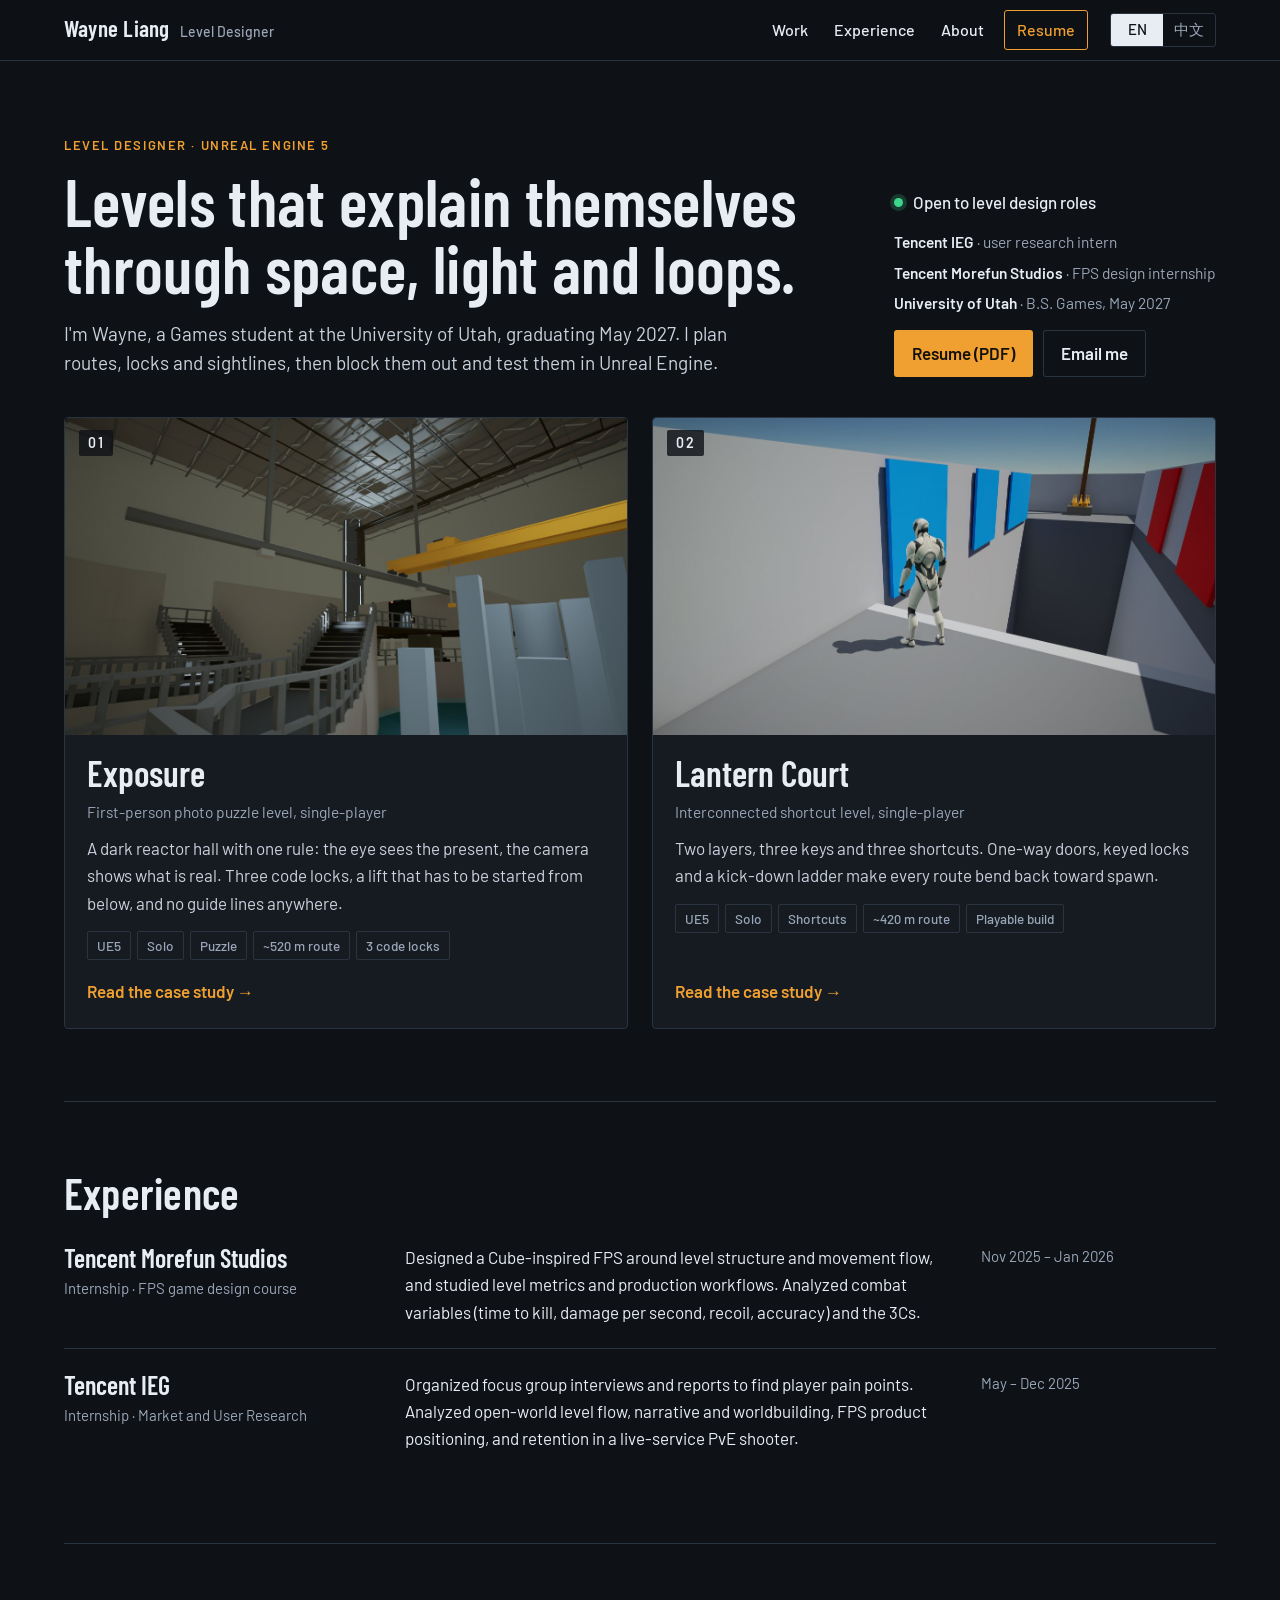
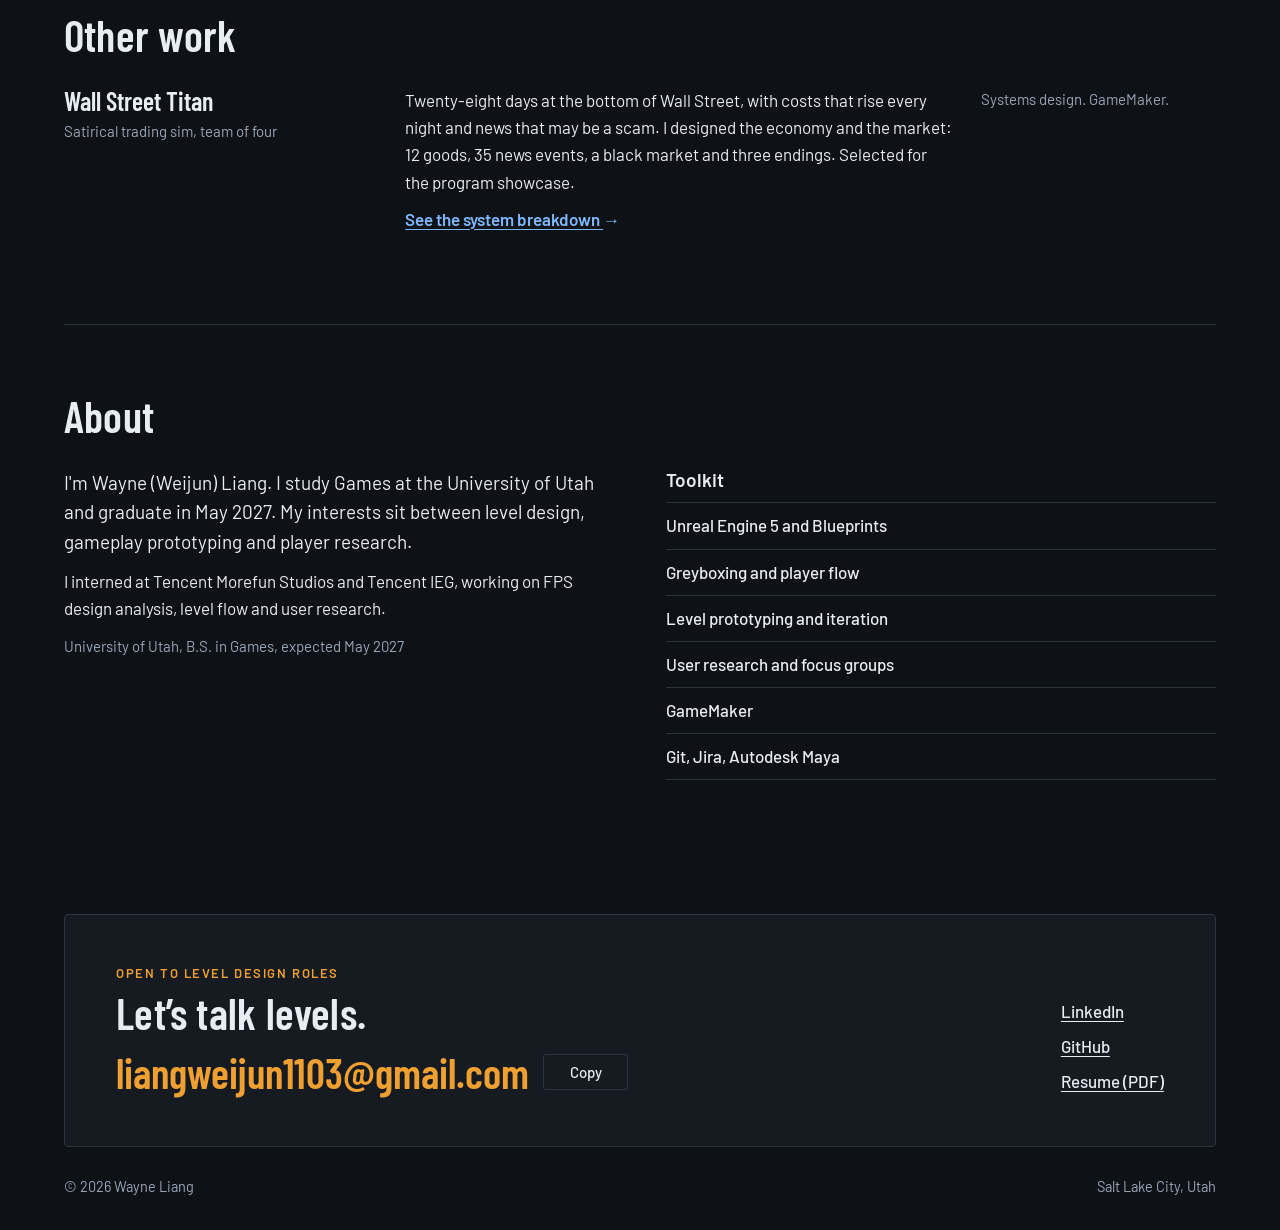
==== commit 5f5f5182: "Add Wall Street Titan system breakdown page and link it from Other work Co-Authored-By: Claude Fable" ====
--- a/index.html
+++ b/index.html
@@ -106,14 +106,15 @@
     </li>
   </ul>
 </section>
-<section class="block" aria-labelledby="more-h">
+<section class="block" id="more" aria-labelledby="more-h">
   <h2 id="more-h"><span data-l="en">Other work</span><span data-l="zh" lang="zh-CN">其他作品</span></h2>
   <ul class="rows">
     <li>
-      <div><h3>Wall Street Titan</h3><p class="kind"><span data-l="en">Trading simulation, independent project</span><span data-l="zh" lang="zh-CN">交易模拟，个人项目</span></p></div>
+      <div><h3><a href="wall-street-titan.html" style="color:inherit;text-decoration:none">Wall Street Titan</a></h3><p class="kind"><span data-l="en">Satirical trading sim, team of four</span><span data-l="zh" lang="zh-CN">讽刺题材的交易模拟，四人团队</span></p></div>
       <div>
-        <p data-l="en">A financial trading sim about how an economy creates risk, reward and player decisions.</p>
-        <p data-l="zh" lang="zh-CN">一款金融交易模拟游戏，研究经济系统怎样产生风险、回报和玩家的决策。</p>
+        <p data-l="en">Twenty-eight days at the bottom of Wall Street, with costs that rise every night and news that may be a scam. I designed the economy and the market: 12 goods, 35 news events, a black market and three endings. Selected for the program showcase.</p>
+        <p data-l="zh" lang="zh-CN">在华尔街最底层熬 28 天：成本每晚上涨，新闻可能是骗局。经济和市场由我设计：12 种商品、35 条新闻事件、黑市和三个结局。入选学院作品展。</p>
+        <p class="more"><a href="wall-street-titan.html"><span class="arrow"><span data-l="en">See the system breakdown </span><span data-l="zh" lang="zh-CN">看系统设计拆解 </span></span></a></p>
       </div>
       <p class="meta"><span data-l="en">Systems design. GameMaker.</span><span data-l="zh" lang="zh-CN">系统设计。GameMaker。</span></p>
     </li>
--- a/assets/site.css
+++ b/assets/site.css
@@ -323,6 +323,20 @@
 .stack{display:flex;flex-direction:column;gap:12px}
 .stack p{color:#C9D2DD}
 
+/* a small chart drawn on paper */
+.chart{display:block;width:100%;height:auto;background:var(--sheet);border-radius:3px}
+.chart text{font:500 13px var(--body);fill:var(--ink)}
+.chart .k{font-weight:600;font-size:14px}
+.chart .n{fill:var(--mute);font-variant-numeric:tabular-nums}
+.chart .b0{fill:var(--shade)} .chart .b1{fill:var(--lantern)} .chart .b2{fill:var(--r1)}
+.chart .zero{stroke:var(--shade);stroke-width:1;stroke-dasharray:3 3}
+.chart .ax path{stroke:var(--ink);stroke-width:1.2;fill:none}
+.audit b{color:var(--text);font-weight:600}
+h4.h3d{margin-top:0}
+ol.next{padding-left:1.4em}
+.rows .more{margin-top:10px;font-weight:600}
+.spec{margin:6px 0 0;padding:16px 18px;background:var(--sheet);color:var(--ink);border-radius:3px;font:500 13.5px/1.55 ui-monospace,SFMono-Regular,Consolas,"Liberation Mono",monospace;overflow-x:auto;white-space:pre}
+
 /* next project */
 .nextp{display:grid;grid-template-columns:minmax(0,5fr) minmax(0,7fr);align-items:stretch;background:var(--panel);border:1px solid var(--line);border-radius:4px;overflow:hidden;color:var(--text);text-decoration:none;}
 .nextp:hover{border-color:#4A5A70}
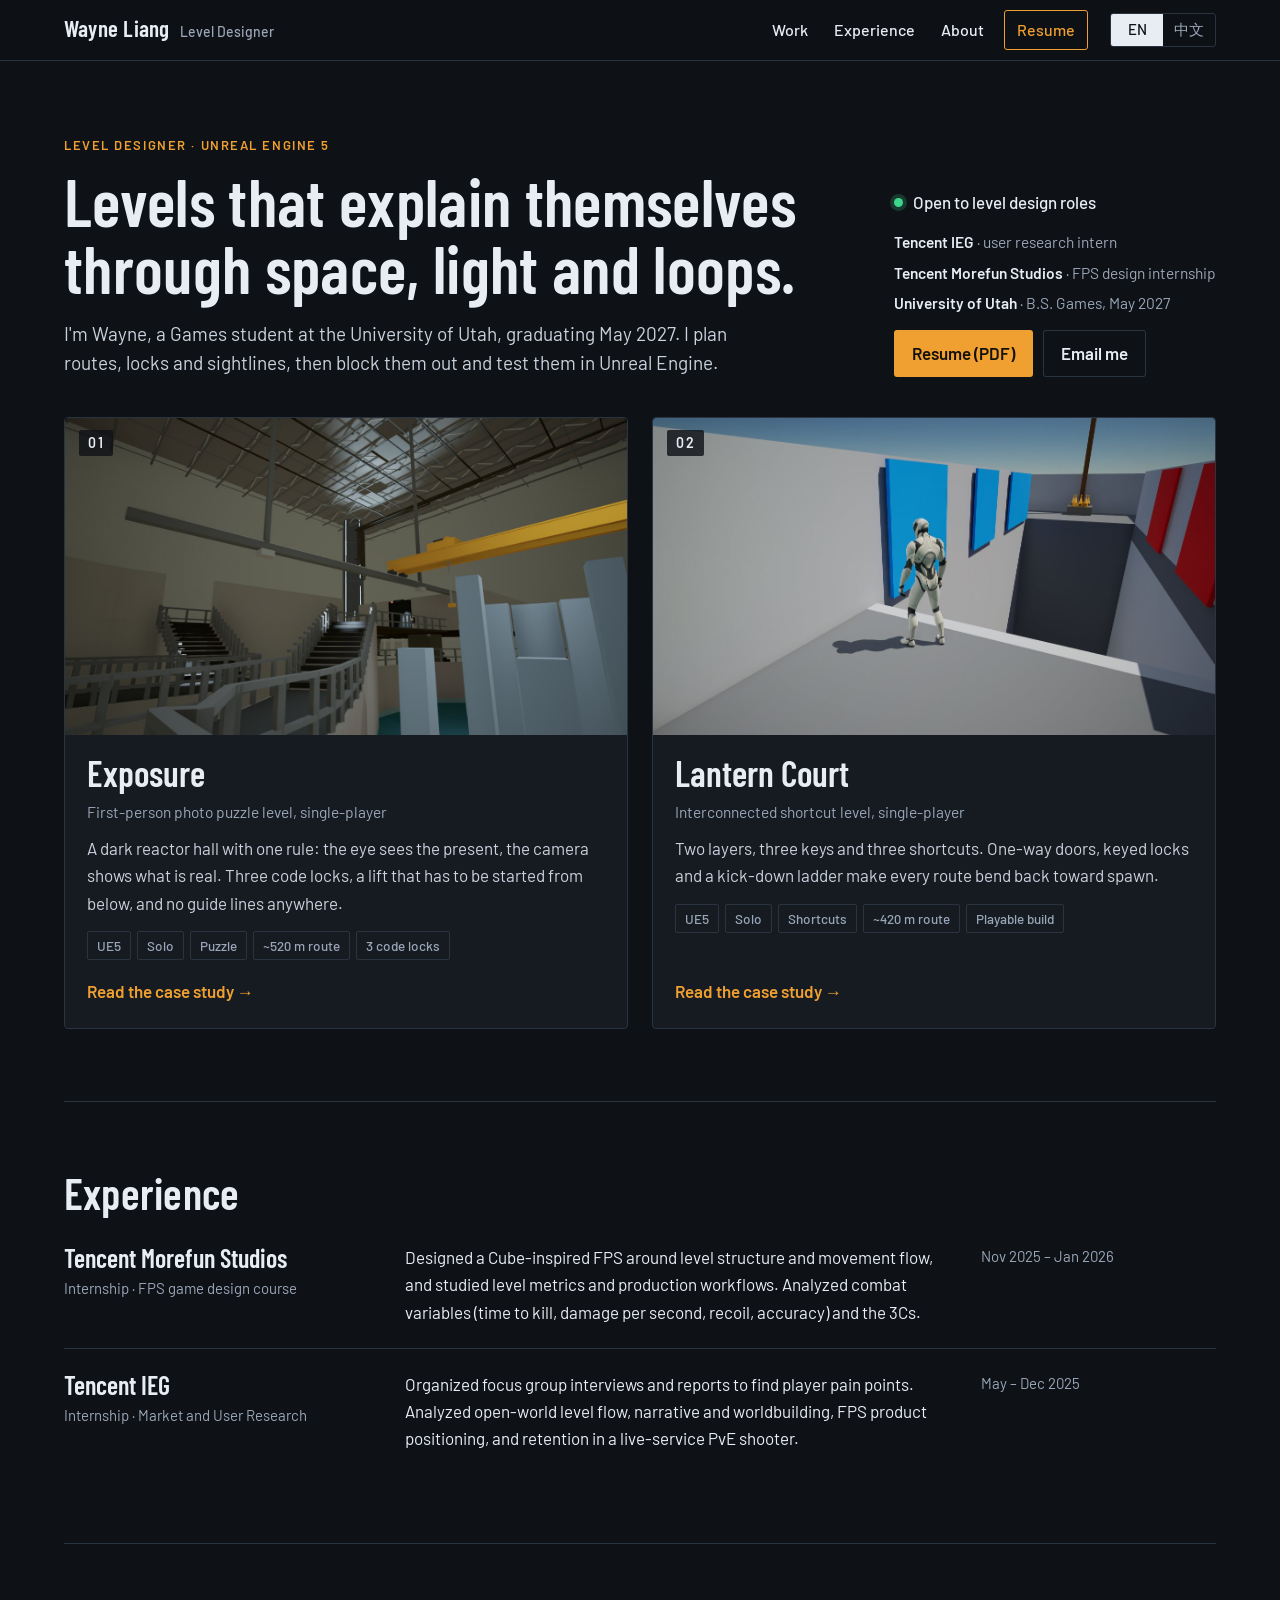
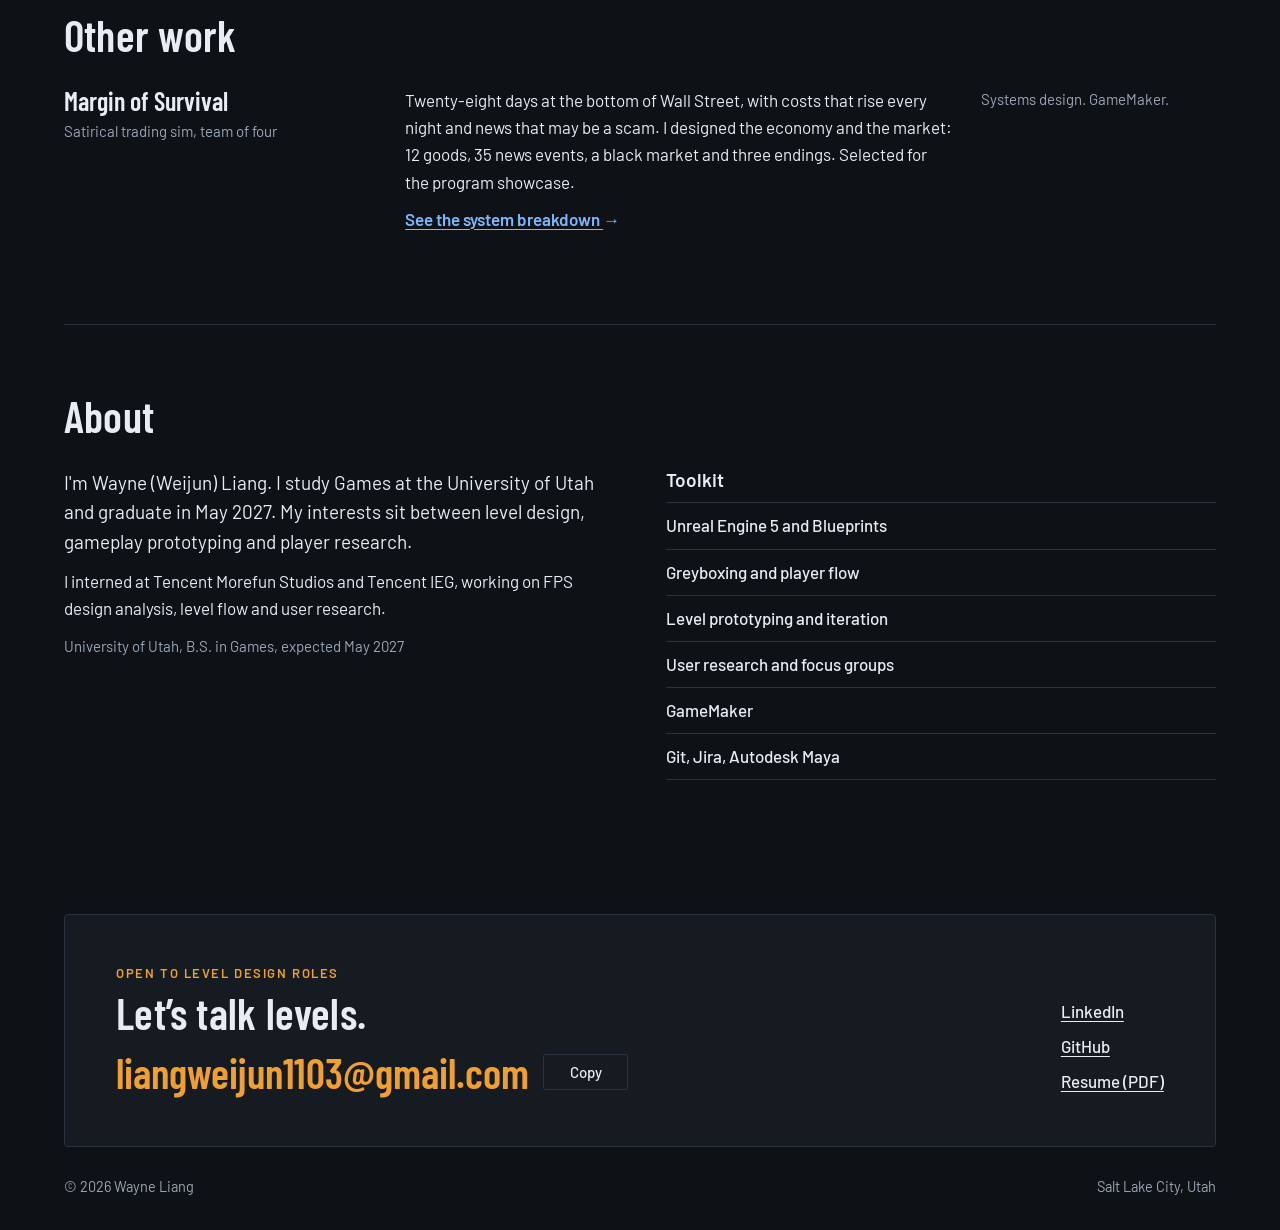
==== commit 8f735165: "Rename the trading sim to Margin of Survival; update resume entry (team of four, systems design) Co-" ====
--- a/index.html
+++ b/index.html
@@ -110,11 +110,11 @@
   <h2 id="more-h"><span data-l="en">Other work</span><span data-l="zh" lang="zh-CN">其他作品</span></h2>
   <ul class="rows">
     <li>
-      <div><h3><a href="wall-street-titan.html" style="color:inherit;text-decoration:none">Wall Street Titan</a></h3><p class="kind"><span data-l="en">Satirical trading sim, team of four</span><span data-l="zh" lang="zh-CN">讽刺题材的交易模拟，四人团队</span></p></div>
+      <div><h3><a href="margin-of-survival.html" style="color:inherit;text-decoration:none">Margin of Survival</a></h3><p class="kind"><span data-l="en">Satirical trading sim, team of four</span><span data-l="zh" lang="zh-CN">讽刺题材的交易模拟，四人团队</span></p></div>
       <div>
         <p data-l="en">Twenty-eight days at the bottom of Wall Street, with costs that rise every night and news that may be a scam. I designed the economy and the market: 12 goods, 35 news events, a black market and three endings. Selected for the program showcase.</p>
         <p data-l="zh" lang="zh-CN">在华尔街最底层熬 28 天：成本每晚上涨，新闻可能是骗局。经济和市场由我设计：12 种商品、35 条新闻事件、黑市和三个结局。入选学院作品展。</p>
-        <p class="more"><a href="wall-street-titan.html"><span class="arrow"><span data-l="en">See the system breakdown </span><span data-l="zh" lang="zh-CN">看系统设计拆解 </span></span></a></p>
+        <p class="more"><a href="margin-of-survival.html"><span class="arrow"><span data-l="en">See the system breakdown </span><span data-l="zh" lang="zh-CN">看系统设计拆解 </span></span></a></p>
       </div>
       <p class="meta"><span data-l="en">Systems design. GameMaker.</span><span data-l="zh" lang="zh-CN">系统设计。GameMaker。</span></p>
     </li>
